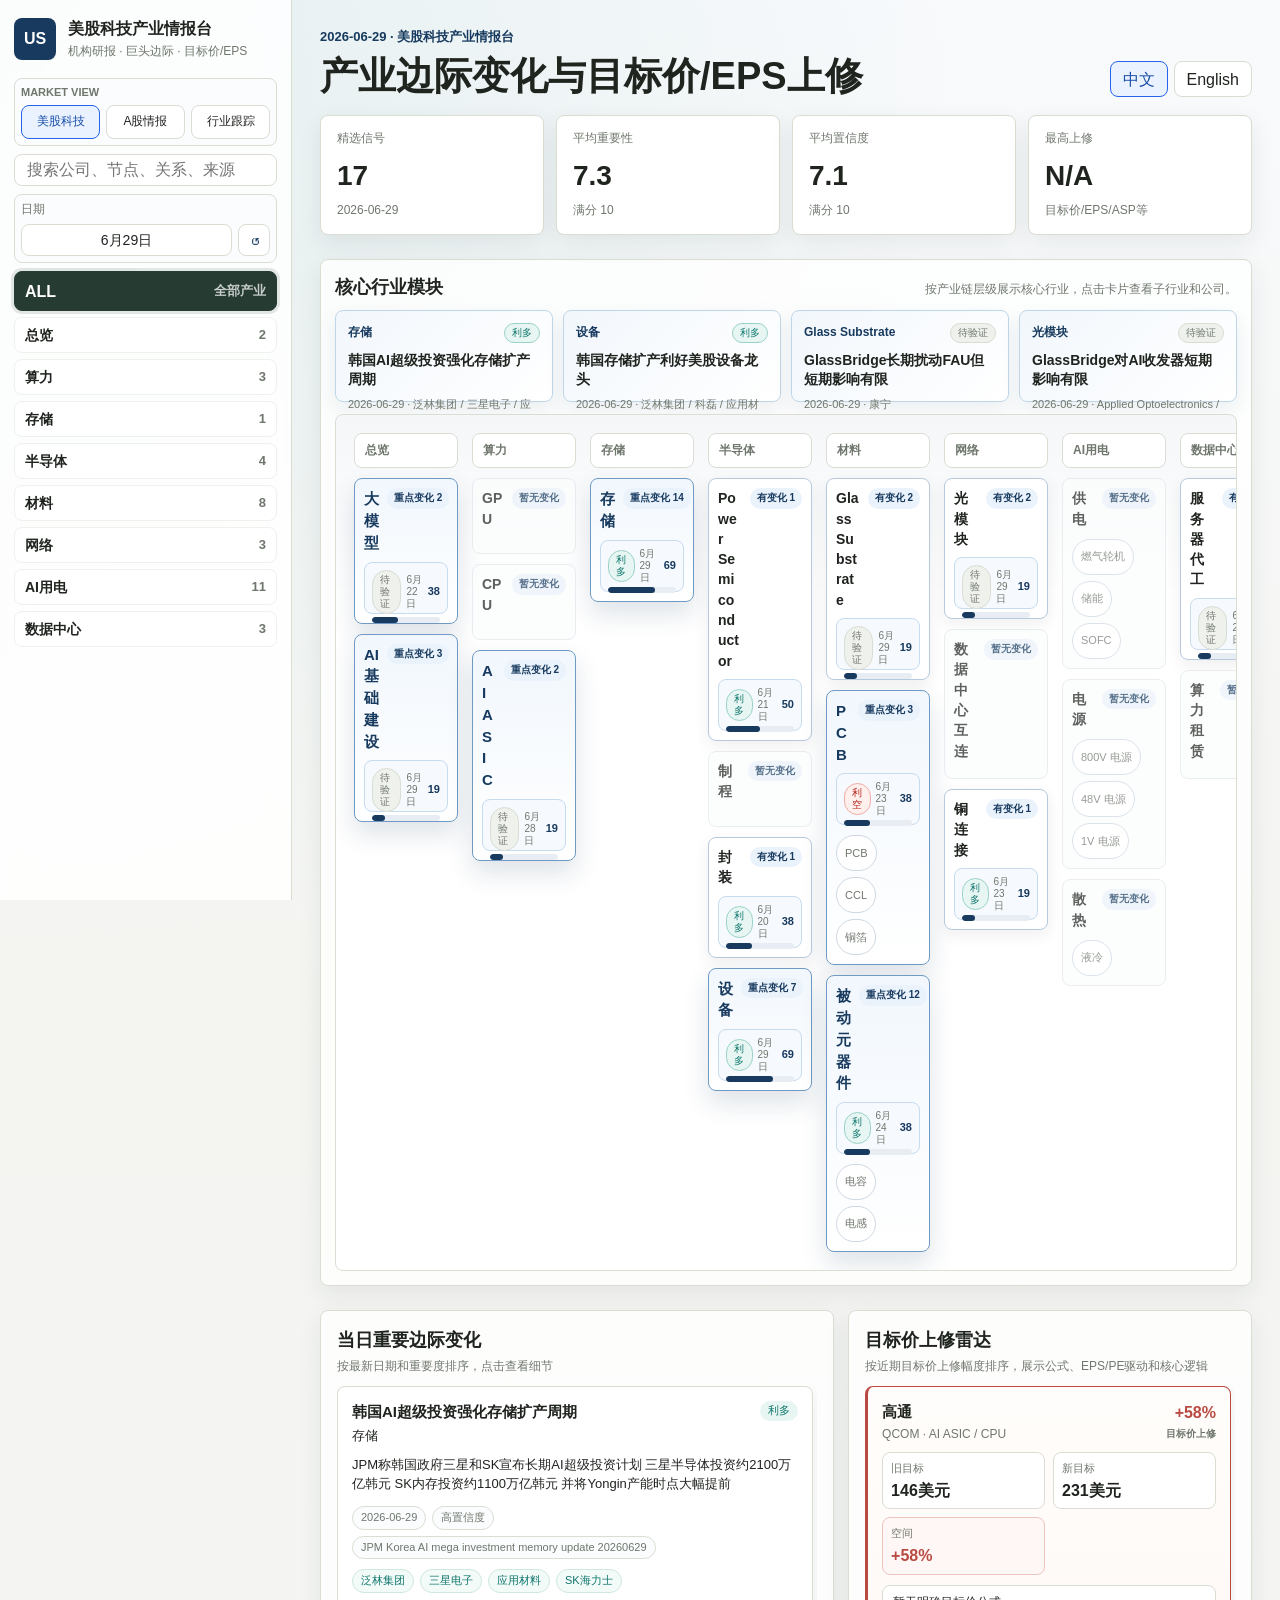
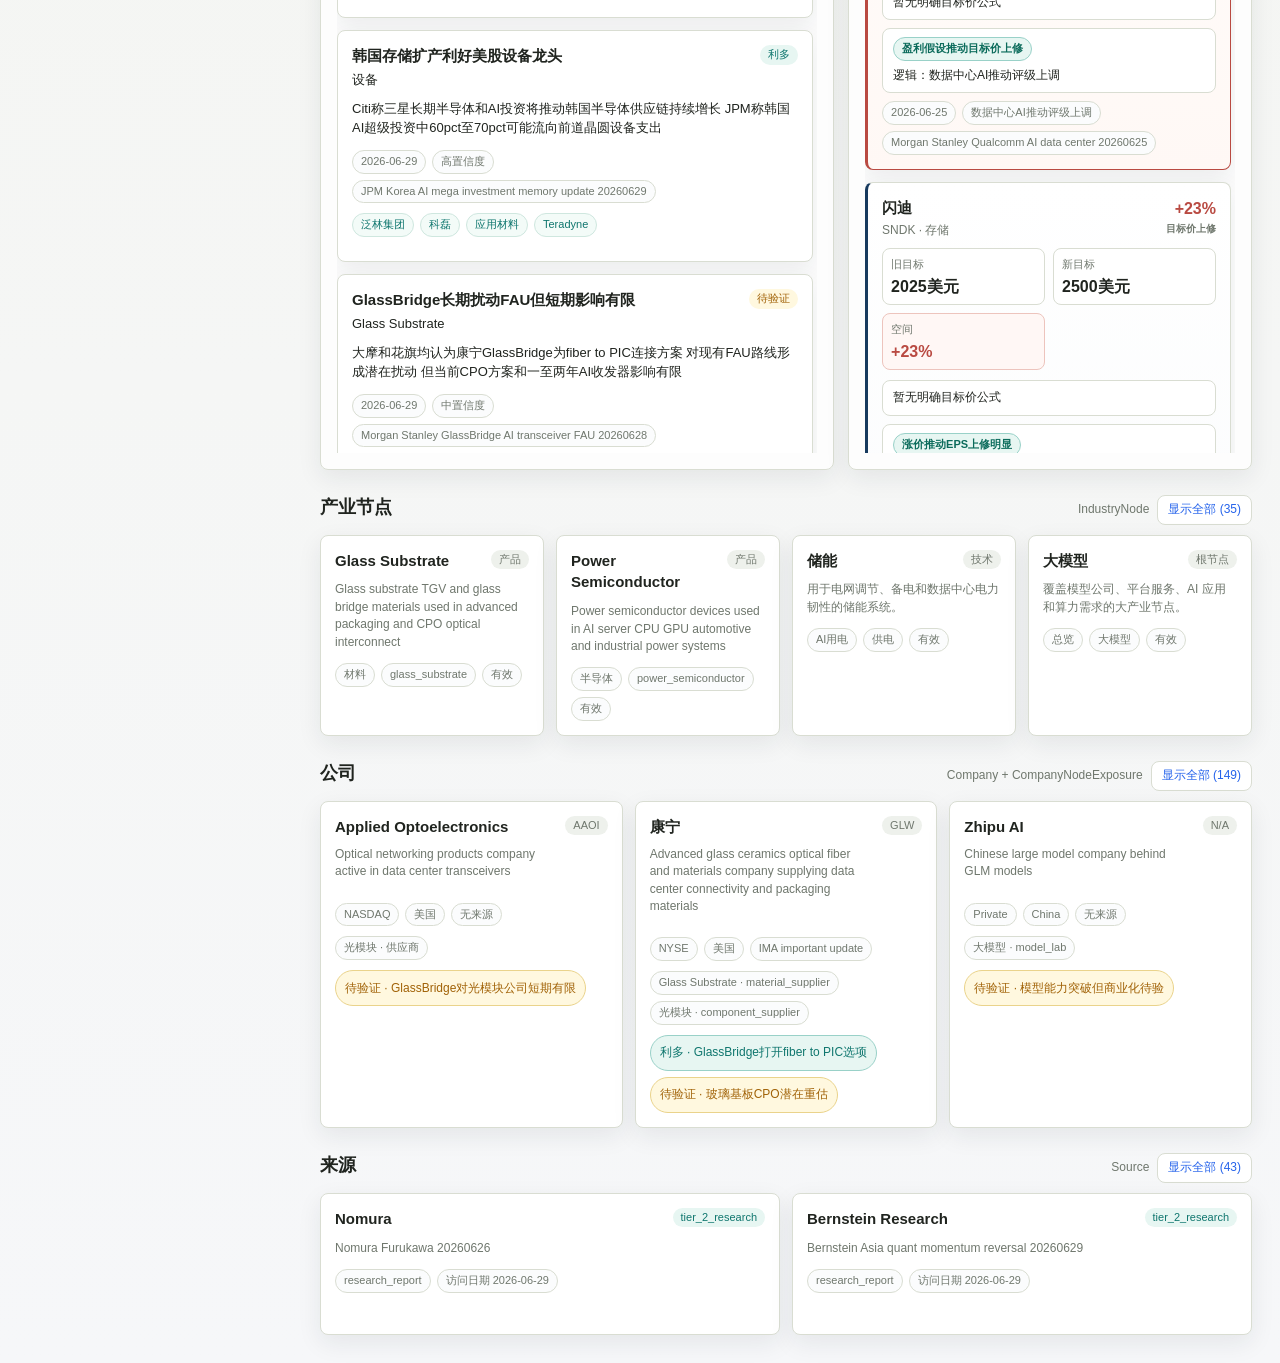
==== us-tech.html @ f002625e "Publish dashboard public build 2026-06-30" ====
<!doctype html>
<html lang="zh-CN">
<head>
  <meta charset="utf-8" />
  <meta name="viewport" content="width=device-width, initial-scale=1" />
  <title>美股科技产业情报台</title>
  <style>
    :root {
      color-scheme: light;
      --bg: #f4f5f1;
      --panel: #ffffff;
      --ink: #20241f;
      --muted: #6f776d;
      --line: #d9ddd2;
      --soft: #eef1ec;
      --accent: #2563eb;
      --deep-blue: #173a5e;
      --nav-dark: #263b32;
      --green: #0f766e;
      --amber: #a16207;
      --red: #b42318;
      --shadow: 0 8px 24px rgba(25, 35, 45, 0.08);
    }

    * {
      box-sizing: border-box;
    }

    body {
      margin: 0;
      background:
        radial-gradient(circle at top left, rgba(15, 118, 110, 0.09), transparent 30%),
        linear-gradient(180deg, #f8fafc 0%, var(--bg) 34%, #f6f7f9 100%);
      color: var(--ink);
      font-family: Inter, "PingFang SC", "Microsoft YaHei", Arial, sans-serif;
      line-height: 1.45;
    }

    .shell {
      display: grid;
      grid-template-columns: 292px minmax(0, 1fr);
      min-height: 100vh;
    }

    .sidebar {
      position: sticky;
      top: 0;
      height: 100vh;
      overflow: auto;
      padding: 18px 14px;
      border-right: 1px solid var(--line);
      background: rgba(255, 255, 255, 0.86);
      backdrop-filter: blur(16px);
    }

    .brand {
      display: grid;
      grid-template-columns: 42px minmax(0, 1fr);
      gap: 12px;
      align-items: center;
      margin-bottom: 18px;
    }

    .brand-mark {
      display: grid;
      place-items: center;
      width: 42px;
      height: 42px;
      border-radius: 8px;
      background: var(--deep-blue);
      color: #ffffff;
      font-weight: 760;
      letter-spacing: 0;
    }

    .brand-title {
      font-size: 16px;
      font-weight: 760;
      line-height: 1.25;
    }

    .brand-subtitle {
      margin-top: 4px;
      color: var(--muted);
      font-size: 12px;
      line-height: 1.35;
    }

    .sidebar-card {
      margin-bottom: 8px;
      padding: 6px;
      border: 1px solid var(--line);
      border-radius: 8px;
      background: #fbfcfd;
    }

    .sidebar-search {
      margin-bottom: 8px;
    }

    .sidebar-search input {
      width: 100%;
      height: 32px;
      border: 1px solid var(--line);
      border-radius: 8px;
      padding: 0 12px;
      background: var(--panel);
      color: var(--ink);
      outline: none;
    }

    .sidebar-search input:focus {
      border-color: var(--accent);
      box-shadow: 0 0 0 3px rgba(37, 99, 235, 0.12);
    }

    .sidebar-date-card {
      display: grid;
      grid-template-columns: 1fr 32px;
      gap: 6px;
      align-items: end;
    }

    .sidebar-label {
      margin-bottom: 4px;
      color: var(--muted);
      font-size: 11px;
      font-weight: 700;
      text-transform: uppercase;
    }

    .market-switch {
      display: grid;
      grid-template-columns: 1fr 1fr 1fr;
      gap: 6px;
    }

    .market-switch button,
    .market-switch a {
      display: grid;
      place-items: center;
      width: 100%;
      height: 34px;
      padding: 0 8px;
      font-size: 12px;
      border: 1px solid var(--line);
      border-radius: 8px;
      background: var(--panel);
      color: var(--ink);
      text-decoration: none;
    }

    .market-switch button[disabled] {
      cursor: not-allowed;
      opacity: 0.58;
    }

    .market-switch a:hover {
      border-color: var(--accent);
      color: var(--accent);
      background: #eef6ff;
    }

    .hidden-section {
      display: none !important;
    }

    .industry-nav {
      display: grid;
      gap: 6px;
    }

    .nav-group-title {
      display: none;
    }

    .nav-item {
      display: grid;
      grid-template-columns: minmax(0, 1fr) auto;
      gap: 8px;
      align-items: center;
      width: 100%;
      min-height: 36px;
      height: auto;
      padding: 0 10px;
      text-align: left;
      border: 1px solid var(--soft);
      border-radius: 8px;
      background: #ffffff;
      color: var(--ink);
      font-size: 14px;
      font-weight: 850;
      box-shadow: none;
    }

    .nav-item:hover,
    .nav-item:focus-visible {
      border-color: rgba(38, 59, 50, 0.18);
      background: #f7f8f4;
      outline: none;
    }

    .nav-item.active:not(.all-industries) {
      border-color: var(--soft);
      background: #eef3ec;
      color: var(--ink);
      box-shadow: none;
    }

    .nav-item.all-industries {
      min-height: 40px;
      background: var(--nav-dark);
      color: #ffffff;
      border-color: var(--nav-dark);
      box-shadow: 0 0 0 3px rgba(38, 59, 50, 0.12);
    }

    .nav-item.all-industries .nav-main {
      font-size: 16px;
      font-weight: 850;
    }

    .nav-item.all-industries .nav-meta {
      color: rgba(255, 255, 255, 0.74);
      font-size: 13px;
      font-weight: 760;
    }

    .nav-count {
      color: var(--muted);
      padding: 0;
      font-size: 13px;
      font-weight: 760;
      text-align: center;
    }

    .page {
      width: min(1360px, calc(100% - 32px));
      margin: 0 auto;
      padding: 28px 0 40px;
    }

    .main.page {
      width: auto;
      min-width: 0;
      margin: 0;
      padding: 28px;
    }

    header {
      display: grid;
      grid-template-columns: minmax(0, 1fr) auto;
      gap: 20px;
      align-items: end;
      margin-bottom: 18px;
    }

    .eyebrow {
      margin: 0 0 8px;
      color: var(--deep-blue);
      font-size: 13px;
      font-weight: 760;
    }

    h1 {
      margin: 0;
      font-size: clamp(26px, 3vw, 38px);
      font-weight: 850;
      letter-spacing: 0;
      color: var(--ink);
      line-height: 1.12;
    }

    .subtitle {
      display: none;
      color: var(--muted);
      font-size: 14px;
    }

    .source-path {
      display: none;
      color: var(--muted);
      font-size: 12px;
      text-align: right;
      white-space: nowrap;
    }

    .stats {
      display: grid;
      grid-template-columns: repeat(4, minmax(150px, 1fr));
      gap: 12px;
      margin: 18px 0 22px;
    }

    .stat {
      background: var(--panel);
      border: 1px solid var(--line);
      border-radius: 8px;
      padding: 14px 16px;
      box-shadow: var(--shadow);
      min-height: 86px;
    }

    .stat .label {
      color: var(--muted);
      font-size: 12px;
      margin-bottom: 8px;
    }

    .stat .value {
      font-size: 28px;
      font-weight: 720;
    }

    .stat-note {
      margin-top: 6px;
      color: var(--muted);
      font-size: 12px;
    }

    .date-picker {
      position: relative;
      display: grid;
      gap: 6px;
      justify-items: start;
    }

    .date-picker-button {
      width: 100%;
      min-width: 0;
      height: 32px;
      text-align: center;
      font-size: 14px;
      color: var(--ink);
    }

    .date-menu {
      position: absolute;
      right: 0;
      top: calc(100% + 8px);
      z-index: 12;
      display: none;
      grid-template-columns: 1fr;
      gap: 8px;
      width: min(180px, calc(100vw - 40px));
      padding: 10px;
      border: 1px solid var(--line);
      border-radius: 8px;
      background: #ffffff;
      box-shadow: 0 18px 42px rgba(18, 27, 38, 0.16);
    }

    .date-menu.open {
      display: grid;
    }

    .date-menu button {
      width: 100%;
    }

    .reset-button {
      width: 32px;
      height: 32px;
      border: 1px solid var(--line);
      border-radius: 8px;
      background: var(--panel);
      color: var(--deep-blue);
      font-size: 18px;
    }

    .reset-button:hover {
      border-color: var(--accent);
      background: #eef6ff;
    }

    .toolbar {
      display: none;
      grid-template-columns: minmax(220px, 360px) minmax(0, 1fr);
      gap: 12px;
      align-items: center;
      margin-bottom: 16px;
    }

    .control-row {
      display: none;
      grid-template-columns: minmax(220px, 1fr) minmax(260px, 1.4fr);
      gap: 12px;
      margin-bottom: 18px;
    }

    .control-group {
      display: flex;
      align-items: center;
      gap: 8px;
      flex-wrap: wrap;
      background: var(--panel);
      border: 1px solid var(--line);
      border-radius: 8px;
      padding: 10px;
      box-shadow: var(--shadow);
    }

    .control-label {
      color: var(--muted);
      font-size: 12px;
      margin-right: 2px;
    }

    input {
      width: 100%;
      height: 40px;
      border: 1px solid var(--line);
      border-radius: 8px;
      padding: 0 12px;
      color: var(--ink);
      background: var(--panel);
      font: inherit;
      outline: none;
    }

    input:focus {
      border-color: var(--accent);
      box-shadow: 0 0 0 3px rgba(37, 99, 235, 0.12);
    }

    .chips {
      display: flex;
      gap: 8px;
      flex-wrap: wrap;
      justify-content: flex-end;
    }

    button {
      border: 1px solid var(--line);
      border-radius: 8px;
      background: var(--panel);
      color: var(--ink);
      height: 36px;
      padding: 0 12px;
      font: inherit;
      cursor: pointer;
    }

    button.active {
      border-color: var(--accent);
      background: #eaf1ff;
      color: #174ea6;
    }

    .toggle-list-button {
      height: 30px;
      padding: 0 10px;
      font-size: 12px;
      color: var(--accent);
    }

    .header-tools {
      display: flex;
      flex-direction: row;
      align-items: flex-end;
      gap: 10px;
      flex-wrap: wrap;
      justify-content: flex-end;
    }

    .lang-toggle {
      display: flex;
      gap: 6px;
    }

    section {
      margin-top: 24px;
    }

    .section-head {
      display: flex;
      justify-content: space-between;
      align-items: baseline;
      gap: 16px;
      margin-bottom: 10px;
    }

    .section-actions {
      display: flex;
      align-items: center;
      gap: 8px;
      flex-wrap: wrap;
      justify-content: flex-end;
    }

    h2 {
      margin: 0;
      font-size: 18px;
      font-weight: 680;
    }

    .hint {
      color: var(--muted);
      font-size: 12px;
    }

    .grid {
      display: grid;
      grid-template-columns: repeat(4, minmax(0, 1fr));
      gap: 12px;
    }

    .grid.company-grid {
      grid-template-columns: repeat(3, minmax(0, 1fr));
    }

    .company-grid .card.clickable {
      cursor: pointer;
    }

    .grid.edge-grid,
    .grid.source-grid {
      grid-template-columns: repeat(2, minmax(0, 1fr));
    }

    .intelligence-layout {
      display: grid;
      grid-template-columns: minmax(0, 1.12fr) minmax(360px, 0.88fr);
      gap: 14px;
      align-items: stretch;
    }

    .intelligence-panel {
      min-width: 0;
      height: 760px;
      border: 1px solid var(--line);
      border-radius: 8px;
      padding: 16px;
      background: rgba(255, 255, 255, 0.82);
      box-shadow: var(--shadow);
      overflow: hidden;
      display: grid;
      grid-template-rows: auto minmax(0, 1fr);
    }

    .signal-list {
      display: flex;
      flex-direction: column;
      gap: 12px;
      min-height: 0;
      overflow-y: auto;
      padding-right: 4px;
      scrollbar-width: thin;
    }

    .signal-list > .card {
      flex: 0 0 auto;
      overflow: visible;
    }

    .signal-list::-webkit-scrollbar {
      width: 8px;
    }

    .signal-list::-webkit-scrollbar-thumb {
      background: #c6d3df;
      border-radius: 999px;
    }

    .card {
      background: var(--panel);
      border: 1px solid var(--line);
      border-radius: 8px;
      padding: 14px;
      min-height: 142px;
      box-shadow: var(--shadow);
    }

    .card-title {
      display: flex;
      justify-content: space-between;
      gap: 10px;
      align-items: flex-start;
      margin-bottom: 10px;
    }

    .name {
      font-weight: 680;
      font-size: 15px;
      overflow-wrap: anywhere;
    }

    .badge {
      flex: none;
      border-radius: 999px;
      padding: 3px 8px;
      font-size: 11px;
      line-height: 1.2;
      background: var(--soft);
      color: var(--muted);
      max-width: 140px;
      overflow: hidden;
      text-overflow: ellipsis;
      white-space: nowrap;
    }

    .badge.high {
      background: #e7f6f2;
      color: var(--green);
    }

    .badge.medium {
      background: #fff5d8;
      color: var(--amber);
    }

    .badge.positive {
      background: #e7f6f2;
      color: var(--green);
    }

    .badge.negative {
      background: #fff0ee;
      color: var(--red);
    }

    .badge.watch {
      background: #fff8df;
      color: var(--amber);
    }

    .desc {
      color: var(--muted);
      font-size: 12px;
      margin: 8px 0 12px;
    }

    .meta {
      display: flex;
      gap: 6px;
      flex-wrap: wrap;
    }

    .pill {
      border: 1px solid var(--line);
      border-radius: 999px;
      color: var(--muted);
      padding: 3px 8px;
      font-size: 11px;
      background: #fbfcfd;
    }

    .today-card {
      min-height: 232px;
    }

    .today-card .desc {
      font-size: 13px;
      color: var(--ink);
    }

    .analyst-card {
      min-height: 300px;
      border-left: 3px solid var(--deep-blue);
      background: linear-gradient(180deg, #ffffff 0%, #fbfcfd 100%);
      padding: 14px;
    }

    .analyst-card .desc {
      color: var(--ink);
      font-size: 13px;
    }

    .analyst-card.featured-revision {
      border-color: #b94a42;
      background: linear-gradient(180deg, #fffdfb 0%, #fff8f5 100%);
    }

    .company-target-card {
      min-height: 0;
      margin-top: 10px;
    }

    .analyst-head {
      display: grid;
      grid-template-columns: minmax(0, 1fr) auto;
      gap: 10px;
      align-items: start;
      margin-bottom: 10px;
    }

    .analyst-company {
      font-size: 15px;
      font-weight: 850;
      color: var(--ink);
    }

    .analyst-sub {
      margin-top: 3px;
      color: var(--muted);
      font-size: 12px;
      line-height: 1.35;
    }

    .revision-badge {
      display: grid;
      justify-items: end;
      gap: 2px;
      color: #b94a42;
      font-weight: 850;
      font-variant-numeric: tabular-nums;
      white-space: nowrap;
    }

    .revision-badge span {
      color: var(--muted);
      font-size: 10px;
      font-weight: 650;
    }

    .target-metrics {
      display: grid;
      grid-template-columns: repeat(auto-fit, minmax(112px, 1fr));
      gap: 8px;
      margin: 10px 0;
    }

    .target-metric {
      min-width: 0;
      border: 1px solid var(--line);
      border-radius: 8px;
      padding: 8px;
      background: #ffffff;
    }

    .target-metric.hot {
      border-color: #edc4bd;
      background: #fff7f5;
    }

    .target-metric .metric-label {
      color: var(--muted);
      font-size: 11px;
      margin-bottom: 4px;
    }

    .target-metric strong {
      display: block;
      color: var(--ink);
      font-size: 16px;
      line-height: 1.2;
      font-weight: 850;
      overflow-wrap: anywhere;
    }

    .target-metric.hot strong {
      color: #b94a42;
    }

    .formula-box,
    .driver-box {
      border: 1px solid var(--line);
      border-radius: 8px;
      background: #ffffff;
      padding: 8px 10px;
      margin-top: 8px;
      color: var(--ink);
      font-size: 12px;
      line-height: 1.45;
    }

    .formula-box {
      font-variant-numeric: tabular-nums;
    }

    .driver-box {
      display: grid;
      gap: 6px;
    }

    .driver-pill {
      width: fit-content;
      border-radius: 999px;
      padding: 3px 8px;
      color: #0b6b5b;
      background: #e7f6f2;
      border: 1px solid #99d1c8;
      font-size: 11px;
      font-weight: 760;
    }

    .driver-pill.pe {
      color: #8a4f00;
      background: #fff5d8;
      border-color: #e8ca75;
    }

    .driver-pill.mix {
      color: var(--deep-blue);
      background: #eaf2fb;
      border-color: #bfd6e8;
    }

    .analyst-card .meta {
      margin-top: 8px;
    }

    .related-company-row {
      display: flex;
      flex-wrap: wrap;
      gap: 6px;
      margin-top: 10px;
    }

    .related-company-pill {
      border: 1px solid #cfe7df;
      background: #f3fbf8;
      color: var(--green);
      border-radius: 999px;
      padding: 3px 8px;
      font-size: 11px;
      max-width: 180px;
      overflow: hidden;
      text-overflow: ellipsis;
      white-space: nowrap;
    }

    .layers {
      display: grid;
      grid-template-columns: repeat(8, minmax(92px, 1fr));
      gap: 8px;
      margin: 12px 0;
    }

    .layer {
      background: var(--panel);
      border: 1px solid var(--line);
      border-radius: 8px;
      padding: 10px;
      min-height: 78px;
    }

    .layer-name {
      font-size: 12px;
      color: var(--muted);
      margin-bottom: 8px;
      overflow-wrap: anywhere;
    }

    .bar {
      height: 6px;
      background: var(--soft);
      border-radius: 999px;
      overflow: hidden;
    }

    .bar span {
      display: block;
      height: 100%;
      background: var(--accent);
      border-radius: inherit;
    }

    section[data-section="map"] {
      border: 1px solid var(--line);
      border-radius: 8px;
      background: rgba(255, 255, 255, 0.82);
      box-shadow: var(--shadow);
      padding: 14px;
    }

    .map-wrap {
      position: relative;
      min-height: 500px;
      overflow: hidden;
      background:
        linear-gradient(180deg, rgba(23, 58, 94, 0.045), rgba(255, 255, 255, 0) 180px),
      var(--panel);
      border: 1px solid var(--line);
      border-radius: 8px;
      box-shadow: none;
    }

    .map-focus-strip {
      display: grid;
      grid-template-columns: repeat(4, minmax(0, 1fr));
      gap: 10px;
      margin-bottom: 12px;
    }

    .focus-card {
      min-height: 92px;
      border: 1px solid #bfd6e8;
      border-radius: 8px;
      padding: 12px;
      background: linear-gradient(135deg, #f2f7fc, #ffffff);
      color: var(--ink);
      text-align: left;
      box-shadow: 0 8px 20px rgba(23, 58, 94, 0.08);
    }

    .focus-card:hover,
    .focus-card:focus-visible {
      border-color: var(--deep-blue);
      outline: none;
      transform: translateY(-1px);
    }

    .focus-card-top {
      display: flex;
      justify-content: space-between;
      gap: 8px;
      align-items: center;
      margin-bottom: 8px;
    }

    .focus-node {
      color: var(--deep-blue);
      font-size: 12px;
      font-weight: 760;
    }

    .focus-title {
      font-size: 14px;
      font-weight: 850;
      line-height: 1.35;
      display: -webkit-box;
      -webkit-line-clamp: 2;
      -webkit-box-orient: vertical;
      overflow: hidden;
    }

    .focus-meta {
      margin-top: 8px;
      color: var(--muted);
      font-size: 11px;
    }

    .relation-svg {
      position: absolute;
      inset: 0;
      min-width: 1180px;
      width: 100%;
      height: 100%;
      pointer-events: none;
      z-index: 1;
      display: none;
    }

    .map-grid {
      position: relative;
      z-index: 2;
      display: grid;
      grid-template-columns: repeat(8, minmax(104px, 1fr));
      gap: 14px;
      min-width: 0;
      padding: 18px;
    }

    .map-column {
      display: flex;
      flex-direction: column;
      gap: 10px;
      min-height: 430px;
    }

    .map-layer-title {
      position: sticky;
      top: 0;
      z-index: 3;
      background: rgba(255, 255, 255, 0.92);
      border: 1px solid var(--line);
      border-radius: 8px;
      padding: 8px 10px;
      color: var(--muted);
      font-size: 12px;
      font-weight: 650;
      text-transform: none;
      overflow-wrap: anywhere;
    }

    .map-node {
      min-height: 76px;
      border: 1px solid #cfd8e3;
      border-radius: 8px;
      background: #fbfcfd;
      padding: 9px;
      box-shadow: 0 5px 16px rgba(25, 35, 45, 0.07);
    }

    .map-node.root {
      background: #eef6ff;
      border-color: #9dc4ff;
    }

    .map-node.no-signal {
      background: #fbfcfd;
      border-color: #e1e6eb;
      box-shadow: none;
      opacity: 0.72;
    }

    .map-node.has-signal {
      background: #ffffff;
      border-color: #b7cadd;
    }

    .map-node.hot-signal {
      background: linear-gradient(180deg, #f1f7fd, #ffffff);
      border-color: #6e9ac3;
      box-shadow: 0 12px 26px rgba(23, 58, 94, 0.14);
    }

    .map-node-name {
      display: flex;
      justify-content: space-between;
      gap: 8px;
      align-items: flex-start;
      font-weight: 700;
      font-size: 14px;
      margin-bottom: 8px;
      overflow-wrap: anywhere;
    }

    .map-node.hot-signal .map-node-name {
      color: var(--deep-blue);
      font-size: 15px;
      font-weight: 850;
    }

    .node-signal-pill {
      flex: none;
      border-radius: 999px;
      padding: 3px 7px;
      color: var(--deep-blue);
      background: #eaf2fb;
      font-size: 10px;
      font-weight: 760;
    }

    .map-node-desc {
      color: var(--muted);
      font-size: 11px;
      display: -webkit-box;
      -webkit-line-clamp: 3;
      -webkit-box-orient: vertical;
      overflow: hidden;
    }

    .map-change-box {
      border: 1px solid #c7dbee;
      border-radius: 8px;
      background: #f6f9fd;
      padding: 7px;
      margin-top: 8px;
    }

    .map-change-list {
      display: grid;
      gap: 7px;
    }

    .map-change-item {
      border: 0;
      background: transparent;
      color: inherit;
      cursor: pointer;
      display: block;
      padding: 0;
      text-align: left;
      width: 100%;
    }

    .map-change-head {
      align-items: center;
      display: flex;
      gap: 5px;
      justify-content: space-between;
      margin-bottom: 3px;
    }

    .map-signal-score {
      color: var(--deep-blue);
      font-size: 11px;
      font-weight: 780;
      font-variant-numeric: tabular-nums;
    }

    .map-change-date {
      color: var(--muted);
      font-size: 10px;
      line-height: 1.2;
    }

    .map-change-text {
      display: none;
    }

    .map-signal-meter {
      height: 6px;
      border-radius: 999px;
      background: #e7edf3;
      overflow: hidden;
    }

    .map-signal-meter span {
      display: block;
      height: 100%;
      width: var(--signal-width);
      border-radius: inherit;
      background: var(--deep-blue);
    }

    .map-change-tags {
      display: flex;
      flex-wrap: wrap;
      gap: 5px;
    }

    .map-change-tag {
      border-radius: 999px;
      padding: 3px 7px;
      font-size: 10px;
      line-height: 1.2;
      border: 1px solid var(--line);
      color: var(--muted);
      background: var(--soft);
    }

    .map-change-tag.positive {
      border-color: #99d1c8;
      background: #e7f6f2;
      color: var(--green);
    }

    .map-change-tag.negative {
      border-color: #f0aaa4;
      background: #fff0ee;
      color: var(--red);
    }

    .map-subnodes {
      display: flex;
      flex-wrap: wrap;
      gap: 6px;
      margin-top: 10px;
    }

    .map-subnode {
      border: 1px solid #cfd8e3;
      border-radius: 999px;
      background: #ffffff;
      color: var(--muted);
      padding: 4px 8px;
      font-size: 11px;
      line-height: 1.2;
      cursor: pointer;
    }

    .map-subnode:hover {
      border-color: var(--accent);
      color: var(--accent);
      background: #eef6ff;
    }

    .edge-label {
      fill: #33506c;
      font-size: 10px;
      paint-order: stroke;
      stroke: #ffffff;
      stroke-width: 4px;
      stroke-linejoin: round;
    }

    .edge-line {
      display: grid;
      grid-template-columns: minmax(0, 1fr) auto minmax(0, 1fr);
      gap: 10px;
      align-items: center;
      margin-bottom: 10px;
      font-size: 13px;
    }

    .arrow {
      color: var(--accent);
      font-weight: 700;
    }

    .company-links {
      display: flex;
      flex-wrap: wrap;
      gap: 6px;
      margin-top: 10px;
    }

    .empty {
      display: none;
      background: var(--panel);
      border: 1px dashed var(--line);
      border-radius: 8px;
      padding: 28px;
      color: var(--muted);
      text-align: center;
    }

    .clickable {
      cursor: pointer;
      transition: transform 0.16s ease, border-color 0.16s ease, box-shadow 0.16s ease;
    }

    .clickable:hover {
      transform: translateY(-2px);
      border-color: #9db7db;
      box-shadow: 0 12px 28px rgba(25, 35, 45, 0.12);
    }

    .modal-backdrop {
      position: fixed;
      inset: 0;
      z-index: 20;
      display: none;
      background: rgba(18, 27, 38, 0.34);
      padding: 22px;
    }

    .modal-backdrop.open {
      display: flex;
      align-items: stretch;
      justify-content: flex-end;
    }

    .modal {
      width: min(680px, 100%);
      background: var(--panel);
      border: 1px solid var(--line);
      border-radius: 8px;
      box-shadow: 0 24px 80px rgba(18, 27, 38, 0.24);
      overflow: hidden;
      display: flex;
      flex-direction: column;
    }

    .modal.detail {
      width: min(560px, 100%);
    }

    .modal.insight {
      width: min(620px, 100%);
    }

    .modal-head {
      display: flex;
      justify-content: space-between;
      align-items: flex-start;
      gap: 14px;
      border-bottom: 1px solid var(--line);
      padding: 16px 18px;
    }

    .modal-title {
      margin: 0 0 4px;
      font-size: 18px;
      font-weight: 720;
    }

    .modal-subtitle {
      color: var(--muted);
      font-size: 12px;
    }

    .icon-button {
      width: 34px;
      height: 34px;
      padding: 0;
      display: grid;
      place-items: center;
      font-size: 18px;
      line-height: 1;
    }

    .modal-body {
      padding: 16px 18px 20px;
      overflow: auto;
    }

    .detail-click-target {
      cursor: pointer;
      border-radius: 8px;
      transition: background 0.16s ease, box-shadow 0.16s ease;
    }

    .detail-click-target:hover {
      background: #f3fbfa;
      box-shadow: inset 0 0 0 1px #a7d9d3;
    }

    .change-summary-block.detail-click-target {
      padding: 10px;
      margin: 6px -10px 0;
    }

    .detail-points {
      display: grid;
      gap: 14px;
    }

    .detail-point-section {
      border: 1px solid var(--line);
      border-radius: 8px;
      background: #fbfcfd;
      padding: 14px 16px;
    }

    .detail-point-section h3 {
      margin: 0 0 10px;
      font-size: 15px;
      font-weight: 760;
    }

    .detail-point-section ul {
      margin: 0;
      padding-left: 18px;
      color: var(--muted);
      line-height: 1.65;
    }

    .company-module-list {
      display: grid;
      gap: 10px;
    }

    .subindustry-section {
      margin: 0 0 16px;
    }

    .subindustry-grid {
      display: grid;
      grid-template-columns: repeat(3, minmax(0, 1fr));
      gap: 10px;
      margin-top: 8px;
    }

    .subindustry-card {
      border: 1px solid var(--line);
      border-radius: 8px;
      padding: 12px;
      background: #ffffff;
      min-height: 118px;
      cursor: pointer;
    }

    .subindustry-card.active {
      border-color: var(--accent);
      background: #eaf1ff;
      box-shadow: 0 8px 20px rgba(37, 99, 235, 0.10);
    }

    .subindustry-card:hover {
      border-color: var(--accent);
      box-shadow: 0 8px 20px rgba(37, 99, 235, 0.10);
    }

    .modal-section-title {
      margin: 0;
      font-size: 14px;
      font-weight: 680;
    }

    .company-module-card {
      border: 1px solid var(--line);
      border-radius: 8px;
      padding: 12px;
      background: #fbfcfd;
    }

    .company-module-card.clickable {
      cursor: pointer;
    }

    .company-module-card.clickable:hover {
      border-color: var(--accent);
      box-shadow: 0 8px 20px rgba(37, 99, 235, 0.10);
    }

    .company-module-head {
      display: flex;
      justify-content: space-between;
      align-items: flex-start;
      gap: 12px;
      margin-bottom: 8px;
    }

    .company-summary-trigger {
      display: block;
      width: 100%;
    }

    [data-open-company-details]:hover .company-summary-trigger .name,
    [data-open-company-details]:focus-visible .company-summary-trigger .name {
      color: var(--accent);
    }

    .change-tags {
      display: flex;
      flex-wrap: wrap;
      gap: 6px;
      margin-top: 10px;
    }

    .change-tags:empty {
      display: none;
    }

    .change-tag {
      border: 1px solid var(--line);
      border-radius: 999px;
      padding: 5px 9px;
      font-size: 12px;
      cursor: pointer;
      background: #ffffff;
      color: var(--ink);
    }

    .change-tag.positive {
      border-color: #99d1c8;
      background: #e7f6f2;
      color: var(--green);
    }

    .change-tag.negative {
      border-color: #f0aaa4;
      background: #fff0ee;
      color: var(--red);
    }

    .change-tag.watch {
      border-color: #ead38b;
      background: #fff8df;
      color: var(--amber);
    }

    .timeline {
      display: grid;
      gap: 12px;
      margin-top: 14px;
      max-height: min(430px, 45vh);
      overflow-y: auto;
      padding-right: 6px;
    }

    .timeline-item {
      display: grid;
      grid-template-columns: 92px minmax(0, 1fr);
      gap: 12px;
      border-left: 2px solid var(--line);
      padding-left: 12px;
    }

    .timeline-date {
      color: var(--accent);
      font-weight: 700;
      font-size: 12px;
    }

    .timeline-title {
      font-weight: 680;
      margin-bottom: 4px;
    }

    .timeline-text {
      color: var(--muted);
      font-size: 12px;
    }

    @media (max-width: 1040px) {
      .shell {
        grid-template-columns: 1fr;
      }

      .sidebar {
        position: relative;
        height: auto;
        border-right: 0;
        border-bottom: 1px solid var(--line);
      }

      .industry-nav {
        grid-template-columns: repeat(4, minmax(0, 1fr));
      }

      .nav-group-title {
        grid-column: 1 / -1;
      }

      .stats,
      .map-focus-strip,
      .grid,
      .grid.company-grid,
      .grid.edge-grid,
      .grid.source-grid {
        grid-template-columns: repeat(2, minmax(0, 1fr));
      }

      .intelligence-layout {
        grid-template-columns: 1fr;
      }

      .intelligence-panel {
        height: 680px;
      }

      .layers {
        grid-template-columns: repeat(4, minmax(0, 1fr));
      }

      .map-wrap {
        min-height: 560px;
      }
    }

    @media (max-width: 680px) {
      .page {
        width: min(100% - 20px, 1360px);
        padding-top: 18px;
      }

      header,
      .toolbar,
      .control-row,
      .stats,
      .map-focus-strip,
      .intelligence-layout,
      .grid,
      .grid.company-grid,
      .grid.edge-grid,
      .grid.source-grid,
      .layers,
      .industry-nav {
        grid-template-columns: 1fr;
      }

      .main.page {
        padding: 18px 10px 32px;
      }

      .intelligence-panel {
        height: 620px;
      }

      .source-path,
      .chips {
        text-align: left;
        justify-content: flex-start;
      }

      .header-tools {
        align-items: flex-start;
        justify-content: flex-start;
      }

      .modal-backdrop {
        padding: 10px;
      }

      .timeline-item {
        grid-template-columns: 1fr;
        gap: 4px;
      }
    }
  </style>
</head>
<body>
  <div class="shell">
  <aside class="sidebar">
    <div class="brand">
      <div class="brand-mark">US</div>
      <div>
        <div class="brand-title">美股科技产业情报台</div>
        <div class="brand-subtitle">机构研报 · 巨头边际 · 目标价/EPS</div>
      </div>
    </div>
    <div class="sidebar-card">
      <div class="sidebar-label">Market view</div>
      <div class="market-switch">
        <button class="active" type="button">美股科技</button>
        <a href="./index.html" title="打开 A股产业情报台">A股情报</a>
        <a href="./industry.html" title="打开 行业跟踪台">行业跟踪</a>
      </div>
    </div>
    <div class="sidebar-search">
      <input id="sidebarSearch" type="search" placeholder="搜索公司、节点、关系、来源" />
    </div>
    <div class="sidebar-card sidebar-date-card">
      <div class="date-picker">
        <div class="control-label" id="dateControlTitle">日期</div>
        <button class="date-picker-button" id="datePickerButton" type="button" data-toggle-date-menu>选择日期</button>
        <div class="date-menu" id="dateControls"></div>
      </div>
      <button class="reset-button" id="resetView" type="button" title="重置筛选" aria-label="重置筛选">↺</button>
    </div>
    <nav class="industry-nav" id="industryNav" aria-label="产业导航"></nav>
  </aside>
  <main class="page main">
    <header>
      <div>
        <p class="eyebrow" id="pageEyebrow"></p>
        <h1 id="pageTitle">科技产业数据库 CSV 卡片视图</h1>
        <div class="subtitle" id="pageSubtitle">当前数据范围：AI 基础设施产业链、公司覆盖、关系与官方来源。</div>
      </div>
      <div class="header-tools">
        <div class="lang-toggle">
          <button data-lang="zh" class="active">中文</button>
          <button data-lang="en">English</button>
        </div>
        <div class="source-path">data/manual/*.csv</div>
      </div>
    </header>

    <div class="stats" id="stats"></div>

    <div class="toolbar">
      <input id="search" placeholder="搜索公司、节点、关系、来源" />
      <div class="chips" id="filters"></div>
    </div>

    <div class="control-row">
      <div class="control-group">
        <span class="control-label" id="sortControlTitle">产业节点排序</span>
        <div class="chips" id="nodeSortControls"></div>
      </div>
      <div class="control-group">
        <span class="control-label" id="marketControlTitle">公司市场筛选</span>
        <div class="chips" id="marketControls"></div>
      </div>
    </div>

    <section class="hidden-section" aria-hidden="true">
      <div class="section-head">
        <h2 id="layersTitle">产业层级分布</h2>
        <span class="hint" id="layersHint">按 IndustryNode.layer 汇总</span>
      </div>
      <div class="layers" id="layers"></div>
    </section>

    <section data-section="map">
      <div class="section-head">
        <h2 id="mapTitle">核心行业模块</h2>
        <span class="hint" id="mapHint">按产业链层级展示核心行业，点击卡片查看子行业和公司。</span>
      </div>
      <div class="map-focus-strip" id="mapFocusStrip"></div>
      <div class="map-wrap" id="mapWrap">
        <svg class="relation-svg" id="relationSvg"></svg>
        <div class="map-grid" id="relationMap"></div>
      </div>
    </section>

    <section data-section="today">
      <div class="intelligence-layout">
        <div class="intelligence-panel">
          <div class="section-head">
            <div>
              <h2 id="todayTitle">当日重要边际变化</h2>
              <span class="hint" id="todayHint">按最新日期和重要度排序</span>
            </div>
          </div>
          <div class="signal-list today-grid" id="todayChanges"></div>
        </div>
        <div class="intelligence-panel">
          <div class="section-head">
            <div>
              <h2 id="analystTitle">目标价上修雷达</h2>
              <span class="hint" id="analystHint">按近期目标价上修幅度排序，展示公式、EPS/PE驱动和核心逻辑</span>
            </div>
          </div>
          <div class="signal-list analyst-grid" id="analystActions"></div>
        </div>
      </div>
    </section>

    <section data-section="nodes">
      <div class="section-head">
        <h2 id="nodesTitle">产业节点</h2>
        <div class="section-actions">
          <span class="hint">IndustryNode</span>
          <button class="toggle-list-button" id="nodesToggle" data-toggle-list="nodes">显示全部</button>
        </div>
      </div>
      <div class="grid" id="nodes"></div>
    </section>

    <section data-section="companies">
      <div class="section-head">
        <h2 id="companiesTitle">公司</h2>
        <div class="section-actions">
          <span class="hint">Company + CompanyNodeExposure</span>
          <button class="toggle-list-button" id="companiesToggle" data-toggle-list="companies">显示全部</button>
        </div>
      </div>
      <div class="grid company-grid" id="companies"></div>
    </section>

    <section data-section="sources">
      <div class="section-head">
        <h2 id="sourcesTitle">来源</h2>
        <div class="section-actions">
          <span class="hint">Source</span>
          <button class="toggle-list-button" id="sourcesToggle" data-toggle-list="sources">显示全部</button>
        </div>
      </div>
      <div class="grid source-grid" id="sources"></div>
    </section>

    <div class="empty" id="empty">没有匹配的数据。</div>
  </main>
  </div>

  <div class="modal-backdrop" id="nodeModalBackdrop">
    <section class="modal" role="dialog" aria-modal="true" aria-labelledby="nodeModalTitle">
      <div class="modal-head">
        <div>
          <h2 class="modal-title" id="nodeModalTitle">产业节点</h2>
          <div class="modal-subtitle" id="nodeModalSubtitle">相关公司列表</div>
        </div>
        <button class="icon-button" data-close-modal="node" title="关闭">×</button>
      </div>
      <div class="modal-body" id="nodeModalBody"></div>
    </section>
  </div>

  <div class="modal-backdrop" id="changeModalBackdrop">
    <section class="modal detail" role="dialog" aria-modal="true" aria-labelledby="changeModalTitle">
      <div class="modal-head">
        <div>
          <h2 class="modal-title" id="changeModalTitle">公司近期变化</h2>
          <div class="modal-subtitle" id="changeModalSubtitle">重要变化节点</div>
        </div>
        <button class="icon-button" data-close-modal="change" title="关闭">×</button>
      </div>
      <div class="modal-body" id="changeModalBody"></div>
    </section>
  </div>

  <div class="modal-backdrop" id="detailModalBackdrop">
    <section class="modal insight" role="dialog" aria-modal="true" aria-labelledby="detailModalTitle">
      <div class="modal-head">
        <div>
          <h2 class="modal-title" id="detailModalTitle">详细要点</h2>
          <div class="modal-subtitle" id="detailModalSubtitle">核心增量 / 传导逻辑 / 跟踪变量</div>
        </div>
        <button class="icon-button" data-close-modal="detail" title="关闭">×</button>
      </div>
      <div class="modal-body" id="detailModalBody"></div>
    </section>
  </div>

  <script>
    const nodes = [
          {
                "id": "node-glass-substrate",
                "name": "Glass Substrate",
                "nodeType": "product",
                "layer": "materials",
                "category": "glass_substrate",
                "subCategory": "",
                "description": "Glass substrate TGV and glass bridge materials used in advanced packaging and CPO optical interconnect",
                "status": "active"
          },
          {
                "id": "node-power-semiconductor",
                "name": "Power Semiconductor",
                "nodeType": "product",
                "layer": "semiconductor",
                "category": "power_semiconductor",
                "subCategory": "",
                "description": "Power semiconductor devices used in AI server CPU GPU automotive and industrial power systems",
                "status": "active"
          },
          {
                "id": "node-storage",
                "name": "储能",
                "nodeType": "technology",
                "layer": "ai_power",
                "category": "power_supply",
                "subCategory": "",
                "description": "用于电网调节、备电和数据中心电力韧性的储能系统。",
                "status": "active"
          },
          {
                "id": "node-large-model",
                "name": "Large Model",
                "nodeType": "root",
                "layer": "root",
                "category": "foundation_model",
                "subCategory": "",
                "description": "Large model industry node covering model labs platform providers applications and compute demand",
                "status": "active"
          },
          {
                "id": "node-ai-infrastructure",
                "name": "AI Infrastructure",
                "nodeType": "root",
                "layer": "root",
                "category": "ai_infrastructure",
                "subCategory": "",
                "description": "AI infrastructure industry chain covering compute memory semiconductor networking servers AI power data centers and materials",
                "status": "active"
          },
          {
                "id": "node-memory-storage",
                "name": "存储",
                "nodeType": "industry_category",
                "layer": "memory",
                "category": "memory",
                "subCategory": "",
                "description": "覆盖DRAM、NAND、HBM、企业级硬盘和数据中心存储相关供应链。",
                "status": "active"
          },
          {
                "id": "node-gpu",
                "name": "GPU",
                "nodeType": "technology",
                "layer": "compute",
                "category": "accelerator",
                "subCategory": "",
                "description": "General purpose graphics processors used for AI training inference and accelerated computing",
                "status": "active"
          },
          {
                "id": "node-cpu",
                "name": "CPU",
                "nodeType": "technology",
                "layer": "compute",
                "category": "cpu",
                "subCategory": "",
                "description": "Central processing units used in servers edge devices and AI infrastructure control plane workloads",
                "status": "active"
          },
          {
                "id": "node-ai-asic",
                "name": "AI ASIC",
                "nodeType": "technology",
                "layer": "compute",
                "category": "accelerator",
                "subCategory": "",
                "description": "Custom accelerators optimized for AI workloads",
                "status": "active"
          },
          {
                "id": "node-process",
                "name": "Process",
                "nodeType": "technology",
                "layer": "semiconductor",
                "category": "process",
                "subCategory": "",
                "description": "Semiconductor process technology and wafer manufacturing for AI chips and related silicon including CoWoS related process dependencies",
                "status": "active"
          },
          {
                "id": "node-packaging",
                "name": "Packaging",
                "nodeType": "technology",
                "layer": "semiconductor",
                "category": "packaging",
                "subCategory": "",
                "description": "Semiconductor packaging including advanced packaging and OSAT services for AI chips",
                "status": "active"
          },
          {
                "id": "node-semiconductor-equipment",
                "name": "Semiconductor Equipment",
                "nodeType": "technology",
                "layer": "semiconductor",
                "category": "equipment",
                "subCategory": "",
                "description": "Semiconductor equipment used in process packaging inspection and assembly",
                "status": "active"
          },
          {
                "id": "node-optical-800g",
                "name": "Optical Module",
                "nodeType": "product",
                "layer": "networking",
                "category": "optical_module",
                "subCategory": "",
                "description": "Optical modules and related components used in AI data center networks",
                "status": "active"
          },
          {
                "id": "node-ethernet-switch",
                "name": "Data Center Interconnect",
                "nodeType": "product",
                "layer": "networking",
                "category": "data_center_interconnect",
                "subCategory": "",
                "description": "Data center interconnect systems platforms and networking equipment used for AI data center scale out and interconnection",
                "status": "active"
          },
          {
                "id": "node-copper-connect",
                "name": "Copper Connect",
                "nodeType": "product",
                "layer": "networking",
                "category": "copper_connect",
                "subCategory": "",
                "description": "Copper interconnect cables connectors and related high speed electrical links used in AI servers and data center networks",
                "status": "active"
          },
          {
                "id": "node-ai-server",
                "name": "Server ODM",
                "nodeType": "segment",
                "layer": "data_center",
                "category": "server_odm",
                "subCategory": "",
                "description": "Server ODM and AI server manufacturing industry covering system assembly and rack integration",
                "status": "active"
          },
          {
                "id": "node-ai-power",
                "name": "AI Power",
                "nodeType": "segment",
                "layer": "ai_power",
                "category": "ai_power",
                "subCategory": "",
                "description": "AI power industry chain covering power supply power conversion and thermal management for AI infrastructure",
                "status": "active"
          },
          {
                "id": "node-power-supply",
                "name": "Power Supply",
                "nodeType": "segment",
                "layer": "ai_power",
                "category": "power_supply",
                "subCategory": "",
                "description": "AI data center power supply including gas turbines energy storage and SOFC",
                "status": "active"
          },
          {
                "id": "node-power-conversion",
                "name": "Power",
                "nodeType": "segment",
                "layer": "ai_power",
                "category": "power",
                "subCategory": "",
                "description": "AI server and rack power architecture including 800V 48V and 1V power",
                "status": "active"
          },
          {
                "id": "node-thermal",
                "name": "Thermal",
                "nodeType": "segment",
                "layer": "ai_power",
                "category": "cooling",
                "subCategory": "",
                "description": "AI data center and server thermal management including liquid cooling",
                "status": "active"
          },
          {
                "id": "node-gas-turbine",
                "name": "Gas Turbine",
                "nodeType": "technology",
                "layer": "ai_power",
                "category": "power_supply",
                "subCategory": "",
                "description": "Gas turbine systems used for dispatchable power generation near large load centers",
                "status": "active"
          },
          {
                "id": "node-sofc",
                "name": "SOFC",
                "nodeType": "technology",
                "layer": "ai_power",
                "category": "power_supply",
                "subCategory": "",
                "description": "Solid oxide fuel cell systems for distributed and on site power generation",
                "status": "active"
          },
          {
                "id": "node-hvdc",
                "name": "800V Power",
                "nodeType": "technology",
                "layer": "ai_power",
                "category": "power",
                "subCategory": "",
                "description": "800V and high voltage direct current power architecture for high density AI data center power distribution",
                "status": "active"
          },
          {
                "id": "node-power-48v",
                "name": "48V Power",
                "nodeType": "technology",
                "layer": "ai_power",
                "category": "power",
                "subCategory": "",
                "description": "48V power architecture used in AI server racks and high current power distribution",
                "status": "active"
          },
          {
                "id": "node-power-1v",
                "name": "1V Power",
                "nodeType": "technology",
                "layer": "ai_power",
                "category": "power",
                "subCategory": "",
                "description": "Low voltage high current point of load power delivery for AI accelerators and processors",
                "status": "active"
          },
          {
                "id": "node-liquid-cooling",
                "name": "Liquid Cooling",
                "nodeType": "technology",
                "layer": "ai_power",
                "category": "cooling",
                "subCategory": "",
                "description": "Cooling technology used for high density AI racks and data centers",
                "status": "active"
          },
          {
                "id": "node-pcb",
                "name": "PCB",
                "nodeType": "segment",
                "layer": "materials",
                "category": "pcb",
                "subCategory": "",
                "description": "Printed circuit board industry chain for AI servers accelerators networking and high speed electronics",
                "status": "active"
          },
          {
                "id": "node-ccl",
                "name": "CCL",
                "nodeType": "product",
                "layer": "materials",
                "category": "ccl",
                "subCategory": "",
                "description": "Copper clad laminate and substrate materials used in PCB manufacturing",
                "status": "active"
          },
          {
                "id": "node-copper-foil",
                "name": "Copper Foil",
                "nodeType": "product",
                "layer": "materials",
                "category": "copper_foil",
                "subCategory": "",
                "description": "Electronic copper foil materials used in CCL and PCB manufacturing",
                "status": "active"
          },
          {
                "id": "node-passive-components",
                "name": "Passive Components",
                "nodeType": "segment",
                "layer": "materials",
                "category": "passive_components",
                "subCategory": "",
                "description": "Passive component industry chain including capacitors and inductors for AI servers power electronics and high speed electronics",
                "status": "active"
          },
          {
                "id": "node-capacitor",
                "name": "Capacitor",
                "nodeType": "product",
                "layer": "materials",
                "category": "capacitor",
                "subCategory": "",
                "description": "Capacitors including MLCC aluminum electrolytic and film capacitors used in electronics and power systems",
                "status": "active"
          },
          {
                "id": "node-mlcc",
                "name": "MLCC",
                "nodeType": "product",
                "layer": "materials",
                "category": "capacitor",
                "subCategory": "mlcc",
                "description": "Multilayer ceramic capacitors used in AI servers automotive electronics consumer electronics and power systems",
                "status": "active"
          },
          {
                "id": "node-inductor",
                "name": "Inductor",
                "nodeType": "product",
                "layer": "materials",
                "category": "inductor",
                "subCategory": "",
                "description": "Inductors used in power management filtering and high frequency electronic circuits",
                "status": "active"
          },
          {
                "id": "node-compute-rental",
                "name": "Compute Rental",
                "nodeType": "segment",
                "layer": "data_center",
                "category": "compute_rental",
                "subCategory": "",
                "description": "GPU cloud and AI compute rental providers offering training and inference capacity",
                "status": "active"
          },
          {
                "id": "node-data-center",
                "name": "Data Center",
                "nodeType": "market",
                "layer": "data_center",
                "category": "infrastructure",
                "subCategory": "",
                "description": "Facilities cloud infrastructure server ODM and compute rental that host AI training and inference workloads",
                "status": "active"
          }
    ];

    const edges = [
          {
                "id": "edge-packaging-glass-substrate",
                "sourceNodeId": "node-packaging",
                "targetNodeId": "node-glass-substrate",
                "relationType": "uses",
                "confidence": "medium",
                "description": "Advanced packaging may use glass substrate and glass bridge for CPO optical interconnect",
                "evidenceId": "src-ima-corning-glass-tech-20260625"
          },
          {
                "id": "edge-root-gpu",
                "sourceNodeId": "node-ai-infrastructure",
                "targetNodeId": "node-gpu",
                "relationType": "enables",
                "confidence": "high",
                "description": "AI infrastructure includes accelerator compute",
                "evidenceId": ""
          },
          {
                "id": "edge-root-cpu",
                "sourceNodeId": "node-ai-infrastructure",
                "targetNodeId": "node-cpu",
                "relationType": "enables",
                "confidence": "high",
                "description": "AI infrastructure includes CPU compute",
                "evidenceId": ""
          },
          {
                "id": "edge-root-process",
                "sourceNodeId": "node-ai-infrastructure",
                "targetNodeId": "node-process",
                "relationType": "enables",
                "confidence": "high",
                "description": "AI infrastructure includes semiconductor process technology",
                "evidenceId": ""
          },
          {
                "id": "edge-root-packaging",
                "sourceNodeId": "node-ai-infrastructure",
                "targetNodeId": "node-packaging",
                "relationType": "enables",
                "confidence": "high",
                "description": "AI infrastructure includes semiconductor packaging",
                "evidenceId": ""
          },
          {
                "id": "edge-root-semiconductor-equipment",
                "sourceNodeId": "node-ai-infrastructure",
                "targetNodeId": "node-semiconductor-equipment",
                "relationType": "enables",
                "confidence": "medium",
                "description": "AI infrastructure includes semiconductor equipment",
                "evidenceId": ""
          },
          {
                "id": "edge-gpu-process",
                "sourceNodeId": "node-gpu",
                "targetNodeId": "node-process",
                "relationType": "depends_on",
                "confidence": "high",
                "description": "High end AI accelerators depend on advanced semiconductor process and CoWoS related capacity",
                "evidenceId": ""
          },
          {
                "id": "edge-gpu-server",
                "sourceNodeId": "node-gpu",
                "targetNodeId": "node-ai-server",
                "relationType": "integrates_into",
                "confidence": "high",
                "description": "AI accelerators are integrated into AI servers",
                "evidenceId": ""
          },
          {
                "id": "edge-cpu-server",
                "sourceNodeId": "node-cpu",
                "targetNodeId": "node-ai-server",
                "relationType": "integrates_into",
                "confidence": "high",
                "description": "CPUs are integrated into AI servers",
                "evidenceId": ""
          },
          {
                "id": "edge-optical-dc",
                "sourceNodeId": "node-optical-800g",
                "targetNodeId": "node-data-center",
                "relationType": "supplies_to",
                "confidence": "medium",
                "description": "Optical modules support high bandwidth AI data center networking",
                "evidenceId": ""
          },
          {
                "id": "edge-dci-dc",
                "sourceNodeId": "node-ethernet-switch",
                "targetNodeId": "node-data-center",
                "relationType": "supplies_to",
                "confidence": "medium",
                "description": "Data center interconnect systems support AI cluster networking and data center scale out",
                "evidenceId": ""
          },
          {
                "id": "edge-copper-connect-server",
                "sourceNodeId": "node-copper-connect",
                "targetNodeId": "node-ai-server",
                "relationType": "supplies_to",
                "confidence": "medium",
                "description": "Copper interconnect supports high speed AI server and rack level connectivity",
                "evidenceId": ""
          },
          {
                "id": "edge-copper-connect-dc",
                "sourceNodeId": "node-copper-connect",
                "targetNodeId": "node-data-center",
                "relationType": "supplies_to",
                "confidence": "medium",
                "description": "Copper interconnect supports short reach data center networking",
                "evidenceId": ""
          },
          {
                "id": "edge-server-dc",
                "sourceNodeId": "node-ai-server",
                "targetNodeId": "node-data-center",
                "relationType": "integrates_into",
                "confidence": "high",
                "description": "AI servers are deployed into data centers",
                "evidenceId": ""
          },
          {
                "id": "edge-dc-server-odm",
                "sourceNodeId": "node-data-center",
                "targetNodeId": "node-ai-server",
                "relationType": "enables",
                "confidence": "high",
                "description": "Data center industry includes server ODM and AI server manufacturing",
                "evidenceId": ""
          },
          {
                "id": "edge-dc-compute-rental",
                "sourceNodeId": "node-data-center",
                "targetNodeId": "node-compute-rental",
                "relationType": "enables",
                "confidence": "high",
                "description": "Data center industry includes compute rental and GPU cloud capacity",
                "evidenceId": ""
          },
          {
                "id": "edge-root-ai-power",
                "sourceNodeId": "node-ai-infrastructure",
                "targetNodeId": "node-ai-power",
                "relationType": "enables",
                "confidence": "medium",
                "description": "AI infrastructure includes AI power",
                "evidenceId": ""
          },
          {
                "id": "edge-ai-power-supply",
                "sourceNodeId": "node-ai-power",
                "targetNodeId": "node-power-supply",
                "relationType": "enables",
                "confidence": "medium",
                "description": "AI power includes power supply for data centers",
                "evidenceId": ""
          },
          {
                "id": "edge-ai-power-conversion",
                "sourceNodeId": "node-ai-power",
                "targetNodeId": "node-power-conversion",
                "relationType": "enables",
                "confidence": "medium",
                "description": "AI power includes power conversion and server power delivery",
                "evidenceId": ""
          },
          {
                "id": "edge-ai-power-thermal",
                "sourceNodeId": "node-ai-power",
                "targetNodeId": "node-thermal",
                "relationType": "enables",
                "confidence": "medium",
                "description": "AI power includes thermal management",
                "evidenceId": ""
          },
          {
                "id": "edge-power-supply-gas-turbine",
                "sourceNodeId": "node-power-supply",
                "targetNodeId": "node-gas-turbine",
                "relationType": "enables",
                "confidence": "medium",
                "description": "Power supply includes gas turbines",
                "evidenceId": ""
          },
          {
                "id": "edge-power-supply-sofc",
                "sourceNodeId": "node-power-supply",
                "targetNodeId": "node-sofc",
                "relationType": "enables",
                "confidence": "medium",
                "description": "Power supply includes SOFC",
                "evidenceId": ""
          },
          {
                "id": "edge-power-800v",
                "sourceNodeId": "node-power-conversion",
                "targetNodeId": "node-hvdc",
                "relationType": "enables",
                "confidence": "medium",
                "description": "AI power includes 800V power architecture",
                "evidenceId": ""
          },
          {
                "id": "edge-power-48v",
                "sourceNodeId": "node-power-conversion",
                "targetNodeId": "node-power-48v",
                "relationType": "enables",
                "confidence": "medium",
                "description": "AI power includes 48V power architecture",
                "evidenceId": ""
          },
          {
                "id": "edge-power-1v",
                "sourceNodeId": "node-power-conversion",
                "targetNodeId": "node-power-1v",
                "relationType": "enables",
                "confidence": "medium",
                "description": "AI power includes 1V point of load power delivery",
                "evidenceId": ""
          },
          {
                "id": "edge-thermal-liquid",
                "sourceNodeId": "node-thermal",
                "targetNodeId": "node-liquid-cooling",
                "relationType": "enables",
                "confidence": "high",
                "description": "Thermal management includes liquid cooling",
                "evidenceId": ""
          },
          {
                "id": "edge-liquid-server",
                "sourceNodeId": "node-liquid-cooling",
                "targetNodeId": "node-ai-server",
                "relationType": "enables",
                "confidence": "medium",
                "description": "Liquid cooling enables higher density AI server and rack deployments",
                "evidenceId": ""
          },
          {
                "id": "edge-hvdc-dc",
                "sourceNodeId": "node-hvdc",
                "targetNodeId": "node-data-center",
                "relationType": "enables",
                "confidence": "medium",
                "description": "HVDC architecture can support high density data center power distribution",
                "evidenceId": ""
          },
          {
                "id": "edge-sofc-dc",
                "sourceNodeId": "node-sofc",
                "targetNodeId": "node-data-center",
                "relationType": "enables",
                "confidence": "low",
                "description": "SOFC systems can provide distributed power options for data center load growth",
                "evidenceId": ""
          },
          {
                "id": "edge-gas-turbine-dc",
                "sourceNodeId": "node-gas-turbine",
                "targetNodeId": "node-data-center",
                "relationType": "enables",
                "confidence": "low",
                "description": "Gas turbines can provide dispatchable generation for large AI data center power needs",
                "evidenceId": ""
          },
          {
                "id": "edge-root-pcb",
                "sourceNodeId": "node-ai-infrastructure",
                "targetNodeId": "node-pcb",
                "relationType": "enables",
                "confidence": "high",
                "description": "AI infrastructure includes PCB and high speed interconnect materials",
                "evidenceId": ""
          },
          {
                "id": "edge-root-passive",
                "sourceNodeId": "node-ai-infrastructure",
                "targetNodeId": "node-passive-components",
                "relationType": "enables",
                "confidence": "medium",
                "description": "AI infrastructure includes passive components used in servers power and high speed electronics",
                "evidenceId": ""
          },
          {
                "id": "edge-pcb-ccl",
                "sourceNodeId": "node-pcb",
                "targetNodeId": "node-ccl",
                "relationType": "enables",
                "confidence": "high",
                "description": "PCB segment includes copper clad laminate materials",
                "evidenceId": ""
          },
          {
                "id": "edge-pcb-copper-foil",
                "sourceNodeId": "node-pcb",
                "targetNodeId": "node-copper-foil",
                "relationType": "enables",
                "confidence": "high",
                "description": "PCB segment includes electronic copper foil materials",
                "evidenceId": ""
          },
          {
                "id": "edge-passive-capacitor",
                "sourceNodeId": "node-passive-components",
                "targetNodeId": "node-capacitor",
                "relationType": "enables",
                "confidence": "high",
                "description": "Passive components include capacitors",
                "evidenceId": ""
          },
          {
                "id": "edge-capacitor-mlcc",
                "sourceNodeId": "node-capacitor",
                "targetNodeId": "node-mlcc",
                "relationType": "enables",
                "confidence": "high",
                "description": "Capacitor segment includes multilayer ceramic capacitors",
                "evidenceId": ""
          },
          {
                "id": "edge-passive-inductor",
                "sourceNodeId": "node-passive-components",
                "targetNodeId": "node-inductor",
                "relationType": "enables",
                "confidence": "high",
                "description": "Passive components include inductors",
                "evidenceId": ""
          },
          {
                "id": "edge-copper-foil-ccl",
                "sourceNodeId": "node-copper-foil",
                "targetNodeId": "node-ccl",
                "relationType": "supplies_to",
                "confidence": "high",
                "description": "Copper foil is a core material input for CCL manufacturing",
                "evidenceId": ""
          },
          {
                "id": "edge-pcb-server",
                "sourceNodeId": "node-pcb",
                "targetNodeId": "node-ai-server",
                "relationType": "supplies_to",
                "confidence": "medium",
                "description": "High speed PCBs support AI server and accelerator platforms",
                "evidenceId": ""
          },
          {
                "id": "edge-capacitor-server",
                "sourceNodeId": "node-capacitor",
                "targetNodeId": "node-ai-server",
                "relationType": "supplies_to",
                "confidence": "medium",
                "description": "Capacitors are used in AI server power and electronic systems",
                "evidenceId": ""
          },
          {
                "id": "edge-mlcc-server",
                "sourceNodeId": "node-mlcc",
                "targetNodeId": "node-ai-server",
                "relationType": "supplies_to",
                "confidence": "high",
                "description": "High capacitance MLCC is used in AI server power modules and electronic systems",
                "evidenceId": ""
          },
          {
                "id": "edge-inductor-server",
                "sourceNodeId": "node-inductor",
                "targetNodeId": "node-ai-server",
                "relationType": "supplies_to",
                "confidence": "medium",
                "description": "Inductors are used in AI server power management and electronic systems",
                "evidenceId": ""
          },
          {
                "id": "edge-model-infra",
                "sourceNodeId": "node-large-model",
                "targetNodeId": "node-ai-infrastructure",
                "relationType": "depends_on",
                "confidence": "high",
                "description": "Large model training and inference depend on AI infrastructure",
                "evidenceId": ""
          },
          {
                "id": "edge-model-dc",
                "sourceNodeId": "node-large-model",
                "targetNodeId": "node-data-center",
                "relationType": "depends_on",
                "confidence": "high",
                "description": "Large model training and inference depend on data center infrastructure",
                "evidenceId": ""
          },
          {
                "id": "edge-root-storage",
                "sourceNodeId": "node-ai-infrastructure",
                "targetNodeId": "node-memory-storage",
                "relationType": "enables",
                "confidence": "high",
                "description": "AI基础设施包含存储需求",
                "evidenceId": "src-ima-bofa-memory-weekly-260613"
          },
          {
                "id": "edge-gpu-storage",
                "sourceNodeId": "node-gpu",
                "targetNodeId": "node-memory-storage",
                "relationType": "depends_on",
                "confidence": "high",
                "description": "高端AI加速器和服务器依赖高性能存储与高带宽内存",
                "evidenceId": "src-ima-bofa-memory-weekly-260613"
          },
          {
                "id": "edge-storage-server",
                "sourceNodeId": "node-memory-storage",
                "targetNodeId": "node-ai-server",
                "relationType": "integrates_into",
                "confidence": "high",
                "description": "存储器件和存储系统进入AI服务器与数据中心基础设施",
                "evidenceId": "src-ima-bofa-memory-weekly-260613"
          }
    ];

    const companies = [
          {
                "id": "co-aaoi",
                "name": "Applied Optoelectronics",
                "legalName": "Applied Optoelectronics Inc",
                "ticker": "AAOI",
                "exchange": "NASDAQ",
                "countryRegion": "United States",
                "website": "https://www.ao-inc.com",
                "description": "Optical networking products company active in data center transceivers",
                "primarySourceId": ""
          },
          {
                "id": "co-corning",
                "name": "康宁",
                "legalName": "Corning Incorporated",
                "ticker": "GLW",
                "exchange": "NYSE",
                "countryRegion": "United States",
                "website": "https://www.corning.com",
                "description": "Advanced glass ceramics optical fiber and materials company supplying data center connectivity and packaging materials",
                "primarySourceId": "src-ima-corning-glass-tech-20260625"
          },
          {
                "id": "co-zhipu",
                "name": "Zhipu AI",
                "legalName": "Beijing Zhipu Huazhang Technology Co Ltd",
                "ticker": "",
                "exchange": "Private",
                "countryRegion": "China",
                "website": "https://www.zhipuai.cn",
                "description": "Chinese large model company behind GLM models",
                "primarySourceId": ""
          },
          {
                "id": "co-infineon",
                "name": "Infineon",
                "legalName": "Infineon Technologies AG",
                "ticker": "IFX",
                "exchange": "XETRA",
                "countryRegion": "Germany",
                "website": "https://www.infineon.com",
                "description": "Power semiconductor and automotive semiconductor company",
                "primarySourceId": ""
          },
          {
                "id": "co-renesas",
                "name": "Renesas",
                "legalName": "Renesas Electronics Corporation",
                "ticker": "6723",
                "exchange": "TSE",
                "countryRegion": "Japan",
                "website": "https://www.renesas.com",
                "description": "Semiconductor company active in MCU analog power and embedded processing",
                "primarySourceId": ""
          },
          {
                "id": "co-nanya-tech",
                "name": "Nanya Technology",
                "legalName": "Nanya Technology Corporation",
                "ticker": "2408",
                "exchange": "TWSE",
                "countryRegion": "Taiwan",
                "website": "https://www.nanya.com",
                "description": "DRAM memory manufacturer",
                "primarySourceId": ""
          },
          {
                "id": "co-nvidia",
                "name": "NVIDIA",
                "legalName": "NVIDIA Corporation",
                "ticker": "NVDA",
                "exchange": "NASDAQ",
                "countryRegion": "United States",
                "website": "https://www.nvidia.com",
                "description": "Accelerated computing company supplying GPUs systems networking and software for AI infrastructure",
                "primarySourceId": "src-nvidia-ir"
          },
          {
                "id": "co-tsmc",
                "name": "台积电",
                "legalName": "Taiwan Semiconductor Manufacturing Company Limited",
                "ticker": "TSM",
                "exchange": "NYSE/TWSE",
                "countryRegion": "Taiwan",
                "website": "https://www.tsmc.com",
                "description": "Semiconductor foundry and advanced packaging provider",
                "primarySourceId": "src-tsmc-ir"
          },
          {
                "id": "co-skhynix",
                "name": "SK海力士",
                "legalName": "SK hynix Inc.",
                "ticker": "000660",
                "exchange": "KRX",
                "countryRegion": "South Korea",
                "website": "https://www.skhynix.com",
                "description": "存储半导体公司，覆盖DRAM、NAND和HBM。",
                "primarySourceId": "src-skhynix-ir"
          },
          {
                "id": "co-broadcom",
                "name": "Broadcom",
                "legalName": "Broadcom Inc.",
                "ticker": "AVGO",
                "exchange": "NASDAQ",
                "countryRegion": "United States",
                "website": "https://www.broadcom.com",
                "description": "Semiconductor and infrastructure software company active in networking custom silicon and connectivity",
                "primarySourceId": "src-broadcom-ir"
          },
          {
                "id": "co-amd",
                "name": "AMD",
                "legalName": "Advanced Micro Devices Inc.",
                "ticker": "AMD",
                "exchange": "NASDAQ",
                "countryRegion": "United States",
                "website": "https://www.amd.com",
                "description": "Semiconductor company supplying CPUs GPUs adaptive compute and AI accelerators",
                "primarySourceId": "src-amd-ir"
          },
          {
                "id": "co-arm",
                "name": "ARM",
                "legalName": "Arm Holdings plc",
                "ticker": "ARM",
                "exchange": "NASDAQ",
                "countryRegion": "United Kingdom",
                "website": "https://www.arm.com",
                "description": "CPU architecture and processor IP company",
                "primarySourceId": ""
          },
          {
                "id": "co-qualcomm",
                "name": "高通",
                "legalName": "Qualcomm Incorporated",
                "ticker": "QCOM",
                "exchange": "NASDAQ",
                "countryRegion": "United States",
                "website": "https://www.qualcomm.com",
                "description": "Semiconductor company active in CPUs mobile processors connectivity and edge AI",
                "primarySourceId": ""
          },
          {
                "id": "co-arista",
                "name": "Arista Networks",
                "legalName": "Arista Networks Inc.",
                "ticker": "ANET",
                "exchange": "NYSE",
                "countryRegion": "United States",
                "website": "https://www.arista.com",
                "description": "Cloud networking company supplying data center switching platforms",
                "primarySourceId": "src-arista-ir"
          },
          {
                "id": "co-intel",
                "name": "Intel",
                "legalName": "Intel Corporation",
                "ticker": "INTC",
                "exchange": "NASDAQ",
                "countryRegion": "United States",
                "website": "https://www.intel.com",
                "description": "Semiconductor company active in CPUs accelerators foundry and networking",
                "primarySourceId": ""
          },
          {
                "id": "co-marvell",
                "name": "Marvell Technology",
                "legalName": "Marvell Technology Inc.",
                "ticker": "MRVL",
                "exchange": "NASDAQ",
                "countryRegion": "United States",
                "website": "https://www.marvell.com",
                "description": "Semiconductor company active in data infrastructure custom silicon and connectivity",
                "primarySourceId": ""
          },
          {
                "id": "co-cambricon",
                "name": "寒武纪",
                "legalName": "Cambricon Technologies Corporation Limited",
                "ticker": "688256",
                "exchange": "SSE STAR",
                "countryRegion": "China",
                "website": "https://www.cambricon.com",
                "description": "AI chip company focused on intelligent processors and accelerator products",
                "primarySourceId": ""
          },
          {
                "id": "co-hygon",
                "name": "海光信息",
                "legalName": "Hygon Information Technology Co Ltd",
                "ticker": "688041",
                "exchange": "SSE STAR",
                "countryRegion": "China",
                "website": "https://www.hygon.cn",
                "description": "Chinese processor and accelerator company focused on compute chips",
                "primarySourceId": ""
          },
          {
                "id": "co-jingjia-micro",
                "name": "景嘉微",
                "legalName": "Changsha Jingjia Microelectronics Co Ltd",
                "ticker": "300474",
                "exchange": "SZSE",
                "countryRegion": "China",
                "website": "https://www.jingjiamicro.com",
                "description": "Chinese GPU and graphics chip company",
                "primarySourceId": ""
          },
          {
                "id": "co-samsung",
                "name": "三星电子",
                "legalName": "Samsung Electronics Co Ltd",
                "ticker": "005930",
                "exchange": "KRX",
                "countryRegion": "South Korea",
                "website": "https://www.samsung.com",
                "description": "半导体和电子公司，覆盖存储、晶圆制造和终端设备。",
                "primarySourceId": ""
          },
          {
                "id": "co-micron",
                "name": "美光",
                "legalName": "Micron Technology Inc.",
                "ticker": "MU",
                "exchange": "NASDAQ",
                "countryRegion": "United States",
                "website": "https://www.micron.com",
                "description": "存储芯片公司，覆盖DRAM、NAND和HBM。",
                "primarySourceId": ""
          },
          {
                "id": "co-lanqi",
                "name": "澜起科技",
                "legalName": "Montage Technology Co Ltd",
                "ticker": "688008",
                "exchange": "SSE STAR",
                "countryRegion": "China",
                "website": "https://www.montage-tech.com",
                "description": "Memory interface and data processing chip company",
                "primarySourceId": ""
          },
          {
                "id": "co-yak",
                "name": "雅克科技",
                "legalName": "Jiangsu Yoke Technology Co Ltd",
                "ticker": "002409",
                "exchange": "SZSE",
                "countryRegion": "China",
                "website": "https://www.yokechem.com",
                "description": "Electronic materials company serving semiconductor and display supply chains",
                "primarySourceId": ""
          },
          {
                "id": "co-huahai-chengke",
                "name": "华海诚科",
                "legalName": "Hubei Huarong Chemical Huahai Chengke New Materials Co Ltd",
                "ticker": "688535",
                "exchange": "SSE STAR",
                "countryRegion": "China",
                "website": "https://www.hhck-em.com",
                "description": "Electronic packaging materials company",
                "primarySourceId": ""
          },
          {
                "id": "co-ase",
                "name": "日月光投控",
                "legalName": "ASE Technology Holding Co Ltd",
                "ticker": "ASX/3711",
                "exchange": "NYSE/TWSE",
                "countryRegion": "Taiwan",
                "website": "https://www.aseglobal.com",
                "description": "Semiconductor assembly and test company",
                "primarySourceId": ""
          },
          {
                "id": "co-amkor",
                "name": "Amkor Technology",
                "legalName": "Amkor Technology Inc.",
                "ticker": "AMKR",
                "exchange": "NASDAQ",
                "countryRegion": "United States",
                "website": "https://www.amkor.com",
                "description": "Outsourced semiconductor packaging and test company",
                "primarySourceId": ""
          },
          {
                "id": "co-jcet",
                "name": "长电科技",
                "legalName": "Jiangsu Changjiang Electronics Technology Co Ltd",
                "ticker": "600584",
                "exchange": "SSE",
                "countryRegion": "China",
                "website": "https://www.jcetglobal.com",
                "description": "Semiconductor packaging and test company",
                "primarySourceId": ""
          },
          {
                "id": "co-tongfu",
                "name": "通富微电",
                "legalName": "Tongfu Microelectronics Co Ltd",
                "ticker": "002156",
                "exchange": "SZSE",
                "countryRegion": "China",
                "website": "https://www.tfme.com",
                "description": "Semiconductor packaging and test company",
                "primarySourceId": ""
          },
          {
                "id": "co-huatian",
                "name": "华天科技",
                "legalName": "Tianshui Huatian Technology Co Ltd",
                "ticker": "002185",
                "exchange": "SZSE",
                "countryRegion": "China",
                "website": "https://www.ht-tech.com",
                "description": "Semiconductor packaging and test company",
                "primarySourceId": ""
          },
          {
                "id": "co-asmpt",
                "name": "ASMPT",
                "legalName": "ASMPT Limited",
                "ticker": "0522",
                "exchange": "HKEX",
                "countryRegion": "Hong Kong",
                "website": "https://www.asmpt.com",
                "description": "Semiconductor and electronics assembly equipment company",
                "primarySourceId": ""
          },
          {
                "id": "co-coherent",
                "name": "Coherent",
                "legalName": "Coherent Corp.",
                "ticker": "COHR",
                "exchange": "NYSE",
                "countryRegion": "United States",
                "website": "https://www.coherent.com",
                "description": "Photonics and optical communications company",
                "primarySourceId": ""
          },
          {
                "id": "co-lumentum",
                "name": "Lumentum",
                "legalName": "Lumentum Holdings Inc.",
                "ticker": "LITE",
                "exchange": "NASDAQ",
                "countryRegion": "United States",
                "website": "https://www.lumentum.com",
                "description": "Optical and photonic products company",
                "primarySourceId": ""
          },
          {
                "id": "co-fabrinet",
                "name": "Fabrinet",
                "legalName": "Fabrinet",
                "ticker": "FN",
                "exchange": "NYSE",
                "countryRegion": "Thailand",
                "website": "https://www.fabrinet.com",
                "description": "Advanced optical packaging and manufacturing services company",
                "primarySourceId": ""
          },
          {
                "id": "co-zhongji-innolight",
                "name": "中际旭创",
                "legalName": "Zhongji Innolight Co Ltd",
                "ticker": "300308",
                "exchange": "SZSE",
                "countryRegion": "China",
                "website": "https://www.innolight.com",
                "description": "Optical module company focused on data center transceivers",
                "primarySourceId": ""
          },
          {
                "id": "co-eoptolink",
                "name": "新易盛",
                "legalName": "Eoptolink Technology Inc Ltd",
                "ticker": "300502",
                "exchange": "SZSE",
                "countryRegion": "China",
                "website": "https://www.eoptolink.com",
                "description": "Optical transceiver company",
                "primarySourceId": ""
          },
          {
                "id": "co-tfc",
                "name": "天孚通信",
                "legalName": "TFC Communication Co Ltd",
                "ticker": "300394",
                "exchange": "SZSE",
                "countryRegion": "China",
                "website": "https://www.tfcsz.com",
                "description": "Optical device and precision component supplier",
                "primarySourceId": ""
          },
          {
                "id": "co-cambridge-tech",
                "name": "剑桥科技",
                "legalName": "Shanghai Cambridge Technology Co Ltd",
                "ticker": "603083",
                "exchange": "SSE",
                "countryRegion": "China",
                "website": "https://www.cigtech.com",
                "description": "Optical communications and broadband equipment company",
                "primarySourceId": ""
          },
          {
                "id": "co-accelink",
                "name": "光迅科技",
                "legalName": "Accelink Technologies Co Ltd",
                "ticker": "002281",
                "exchange": "SZSE",
                "countryRegion": "China",
                "website": "https://www.accelink.com",
                "description": "Optical device and module company",
                "primarySourceId": ""
          },
          {
                "id": "co-cisco",
                "name": "Cisco",
                "legalName": "Cisco Systems Inc.",
                "ticker": "CSCO",
                "exchange": "NASDAQ",
                "countryRegion": "United States",
                "website": "https://www.cisco.com",
                "description": "Networking equipment and software company",
                "primarySourceId": ""
          },
          {
                "id": "co-centec",
                "name": "盛科通信",
                "legalName": "Suzhou Centec Communications Co Ltd",
                "ticker": "688702",
                "exchange": "SSE STAR",
                "countryRegion": "China",
                "website": "https://www.centec.com",
                "description": "Ethernet switching chip and network processor company",
                "primarySourceId": ""
          },
          {
                "id": "co-ruijie",
                "name": "锐捷网络",
                "legalName": "Ruijie Networks Co Ltd",
                "ticker": "301165",
                "exchange": "SZSE",
                "countryRegion": "China",
                "website": "https://www.ruijie.com.cn",
                "description": "Enterprise and data center networking company",
                "primarySourceId": ""
          },
          {
                "id": "co-dell",
                "name": "Dell Technologies",
                "legalName": "Dell Technologies Inc.",
                "ticker": "DELL",
                "exchange": "NYSE",
                "countryRegion": "United States",
                "website": "https://www.dell.com",
                "description": "IT infrastructure company active in servers storage and AI systems",
                "primarySourceId": ""
          },
          {
                "id": "co-hpe",
                "name": "HPE",
                "legalName": "Hewlett Packard Enterprise Company",
                "ticker": "HPE",
                "exchange": "NYSE",
                "countryRegion": "United States",
                "website": "https://www.hpe.com",
                "description": "Enterprise server storage and networking company",
                "primarySourceId": ""
          },
          {
                "id": "co-supermicro",
                "name": "Supermicro",
                "legalName": "Super Micro Computer Inc.",
                "ticker": "SMCI",
                "exchange": "NASDAQ",
                "countryRegion": "United States",
                "website": "https://www.supermicro.com",
                "description": "Server and storage systems company focused on high performance computing and AI servers",
                "primarySourceId": ""
          },
          {
                "id": "co-foxconn",
                "name": "鸿海精密",
                "legalName": "Hon Hai Precision Industry Co Ltd",
                "ticker": "2317",
                "exchange": "TWSE",
                "countryRegion": "Taiwan",
                "website": "https://www.foxconn.com",
                "description": "Electronics manufacturing services and AI server supply chain company",
                "primarySourceId": ""
          },
          {
                "id": "co-quanta",
                "name": "广达电脑",
                "legalName": "Quanta Computer Inc.",
                "ticker": "2382",
                "exchange": "TWSE",
                "countryRegion": "Taiwan",
                "website": "https://www.quantatw.com",
                "description": "ODM company active in cloud servers and AI server systems",
                "primarySourceId": ""
          },
          {
                "id": "co-wiwynn",
                "name": "纬颖",
                "legalName": "Wiwynn Corporation",
                "ticker": "6669",
                "exchange": "TWSE",
                "countryRegion": "Taiwan",
                "website": "https://www.wiwynn.com",
                "description": "Cloud and AI server ODM company",
                "primarySourceId": ""
          },
          {
                "id": "co-inspur",
                "name": "浪潮信息",
                "legalName": "Inspur Electronic Information Industry Co Ltd",
                "ticker": "000977",
                "exchange": "SZSE",
                "countryRegion": "China",
                "website": "https://www.inspur.com",
                "description": "Server and IT infrastructure company",
                "primarySourceId": ""
          },
          {
                "id": "co-lenovo",
                "name": "联想集团",
                "legalName": "Lenovo Group Limited",
                "ticker": "0992",
                "exchange": "HKEX",
                "countryRegion": "China",
                "website": "https://www.lenovo.com",
                "description": "PC server and IT infrastructure company",
                "primarySourceId": ""
          },
          {
                "id": "co-zte",
                "name": "中兴通讯",
                "legalName": "ZTE Corporation",
                "ticker": "000063/0763",
                "exchange": "SZSE/HKEX",
                "countryRegion": "China",
                "website": "https://www.zte.com.cn",
                "description": "Telecom and server infrastructure company",
                "primarySourceId": ""
          },
          {
                "id": "co-vertiv",
                "name": "Vertiv",
                "legalName": "Vertiv Holdings Co",
                "ticker": "VRT",
                "exchange": "NYSE",
                "countryRegion": "United States",
                "website": "https://www.vertiv.com",
                "description": "Power cooling and infrastructure solutions company for data centers",
                "primarySourceId": ""
          },
          {
                "id": "co-schneider",
                "name": "Schneider Electric",
                "legalName": "Schneider Electric SE",
                "ticker": "SU",
                "exchange": "Euronext",
                "countryRegion": "France",
                "website": "https://www.se.com",
                "description": "Energy management automation and data center infrastructure company",
                "primarySourceId": ""
          },
          {
                "id": "co-eaton",
                "name": "Eaton",
                "legalName": "Eaton Corporation plc",
                "ticker": "ETN",
                "exchange": "NYSE",
                "countryRegion": "Ireland",
                "website": "https://www.eaton.com",
                "description": "Power management company serving data centers and industrial markets",
                "primarySourceId": ""
          },
          {
                "id": "co-delta",
                "name": "台达电子",
                "legalName": "Delta Electronics Inc.",
                "ticker": "2308",
                "exchange": "TWSE",
                "countryRegion": "Taiwan",
                "website": "https://www.deltaww.com",
                "description": "Power electronics and thermal management company",
                "primarySourceId": ""
          },
          {
                "id": "co-huawei",
                "name": "华为",
                "legalName": "Huawei Technologies Co Ltd",
                "ticker": "",
                "exchange": "Private",
                "countryRegion": "China",
                "website": "https://www.huawei.com",
                "description": "ICT infrastructure and power systems company",
                "primarySourceId": ""
          },
          {
                "id": "co-envicool",
                "name": "英维克",
                "legalName": "Shenzhen Envicool Technology Co Ltd",
                "ticker": "002837",
                "exchange": "SZSE",
                "countryRegion": "China",
                "website": "https://www.envicool.com",
                "description": "Precision cooling and thermal management company",
                "primarySourceId": ""
          },
          {
                "id": "co-shenling",
                "name": "申菱环境",
                "legalName": "Shenling Environmental Systems Co Ltd",
                "ticker": "301018",
                "exchange": "SZSE",
                "countryRegion": "China",
                "website": "https://www.shenling.com",
                "description": "Industrial and data center cooling equipment company",
                "primarySourceId": ""
          },
          {
                "id": "co-goaland",
                "name": "高澜股份",
                "legalName": "Guangzhou Goaland Energy Conservation Tech Co Ltd",
                "ticker": "300499",
                "exchange": "SZSE",
                "countryRegion": "China",
                "website": "https://www.goaland.com.cn",
                "description": "Thermal management and cooling systems company",
                "primarySourceId": ""
          },
          {
                "id": "co-megmeet",
                "name": "麦格米特",
                "legalName": "Shenzhen Megmeet Electrical Co Ltd",
                "ticker": "002851",
                "exchange": "SZSE",
                "countryRegion": "China",
                "website": "https://www.megmeet.com",
                "description": "Power electronics and industrial power supply company",
                "primarySourceId": ""
          },
          {
                "id": "co-kstar",
                "name": "科士达",
                "legalName": "Shenzhen KSTAR Science and Technology Co Ltd",
                "ticker": "002518",
                "exchange": "SZSE",
                "countryRegion": "China",
                "website": "https://www.kstar.com",
                "description": "UPS data center power and energy storage company",
                "primarySourceId": ""
          },
          {
                "id": "co-kehua",
                "name": "科华数据",
                "legalName": "Kehua Data Co Ltd",
                "ticker": "002335",
                "exchange": "SZSE",
                "countryRegion": "China",
                "website": "https://www.kehua.com",
                "description": "UPS data center power and energy infrastructure company",
                "primarySourceId": ""
          },
          {
                "id": "co-amazon",
                "name": "Amazon",
                "legalName": "Amazon.com Inc.",
                "ticker": "AMZN",
                "exchange": "NASDAQ",
                "countryRegion": "United States",
                "website": "https://www.amazon.com",
                "description": "Cloud internet and AI infrastructure company",
                "primarySourceId": ""
          },
          {
                "id": "co-microsoft",
                "name": "Microsoft",
                "legalName": "Microsoft Corporation",
                "ticker": "MSFT",
                "exchange": "NASDAQ",
                "countryRegion": "United States",
                "website": "https://www.microsoft.com",
                "description": "Cloud software and AI platform company",
                "primarySourceId": ""
          },
          {
                "id": "co-alphabet",
                "name": "Alphabet",
                "legalName": "Alphabet Inc.",
                "ticker": "GOOGL",
                "exchange": "NASDAQ",
                "countryRegion": "United States",
                "website": "https://abc.xyz",
                "description": "Internet cloud and AI company",
                "primarySourceId": ""
          },
          {
                "id": "co-meta",
                "name": "Meta",
                "legalName": "Meta Platforms Inc.",
                "ticker": "META",
                "exchange": "NASDAQ",
                "countryRegion": "United States",
                "website": "https://about.meta.com",
                "description": "Social internet AI and data center infrastructure company",
                "primarySourceId": ""
          },
          {
                "id": "co-oracle",
                "name": "Oracle",
                "legalName": "Oracle Corporation",
                "ticker": "ORCL",
                "exchange": "NYSE",
                "countryRegion": "United States",
                "website": "https://www.oracle.com",
                "description": "Cloud database and enterprise software company",
                "primarySourceId": ""
          },
          {
                "id": "co-coreweave",
                "name": "CoreWeave",
                "legalName": "CoreWeave Inc.",
                "ticker": "CRWV",
                "exchange": "NASDAQ",
                "countryRegion": "United States",
                "website": "https://www.coreweave.com",
                "description": "GPU cloud and AI compute infrastructure provider",
                "primarySourceId": ""
          },
          {
                "id": "co-nebius",
                "name": "Nebius",
                "legalName": "Nebius Group N.V.",
                "ticker": "NBIS",
                "exchange": "NASDAQ",
                "countryRegion": "Netherlands",
                "website": "https://nebius.com",
                "description": "AI infrastructure and GPU cloud provider",
                "primarySourceId": ""
          },
          {
                "id": "co-alibaba",
                "name": "阿里巴巴",
                "legalName": "Alibaba Group Holding Limited",
                "ticker": "BABA/9988",
                "exchange": "NYSE/HKEX",
                "countryRegion": "China",
                "website": "https://www.alibabagroup.com",
                "description": "Cloud ecommerce and AI platform company",
                "primarySourceId": ""
          },
          {
                "id": "co-tencent",
                "name": "腾讯",
                "legalName": "Tencent Holdings Limited",
                "ticker": "0700",
                "exchange": "HKEX",
                "countryRegion": "China",
                "website": "https://www.tencent.com",
                "description": "Internet cloud gaming and AI company",
                "primarySourceId": ""
          },
          {
                "id": "co-baidu",
                "name": "百度",
                "legalName": "Baidu Inc.",
                "ticker": "BIDU/9888",
                "exchange": "NASDAQ/HKEX",
                "countryRegion": "China",
                "website": "https://www.baidu.com",
                "description": "Search cloud autonomous driving and AI company",
                "primarySourceId": ""
          },
          {
                "id": "co-gds",
                "name": "万国数据",
                "legalName": "GDS Holdings Limited",
                "ticker": "GDS/9698",
                "exchange": "NASDAQ/HKEX",
                "countryRegion": "China",
                "website": "https://www.gds-services.com",
                "description": "Data center operator",
                "primarySourceId": ""
          },
          {
                "id": "co-vnet",
                "name": "世纪互联",
                "legalName": "VNET Group Inc.",
                "ticker": "VNET",
                "exchange": "NASDAQ",
                "countryRegion": "China",
                "website": "https://www.vnet.com",
                "description": "Carrier neutral data center service provider",
                "primarySourceId": ""
          },
          {
                "id": "co-openai",
                "name": "OpenAI",
                "legalName": "OpenAI Global LLC",
                "ticker": "",
                "exchange": "Private",
                "countryRegion": "United States",
                "website": "https://openai.com",
                "description": "AI research and model platform company",
                "primarySourceId": ""
          },
          {
                "id": "co-anthropic",
                "name": "Anthropic",
                "legalName": "Anthropic PBC",
                "ticker": "",
                "exchange": "Private",
                "countryRegion": "United States",
                "website": "https://www.anthropic.com",
                "description": "AI model company",
                "primarySourceId": ""
          },
          {
                "id": "co-iflytek",
                "name": "科大讯飞",
                "legalName": "iFLYTEK Co Ltd",
                "ticker": "002230",
                "exchange": "SZSE",
                "countryRegion": "China",
                "website": "https://www.iflytek.com",
                "description": "AI speech and large model company",
                "primarySourceId": ""
          },
          {
                "id": "co-sensetime",
                "name": "商汤科技",
                "legalName": "SenseTime Group Inc.",
                "ticker": "0020",
                "exchange": "HKEX",
                "countryRegion": "China",
                "website": "https://www.sensetime.com",
                "description": "AI software and model company",
                "primarySourceId": ""
          },
          {
                "id": "co-kuaishou",
                "name": "快手",
                "legalName": "Kuaishou Technology",
                "ticker": "1024",
                "exchange": "HKEX",
                "countryRegion": "China",
                "website": "https://www.kuaishou.com",
                "description": "Short video platform and AI application company",
                "primarySourceId": ""
          },
          {
                "id": "co-victory-giant",
                "name": "胜宏科技",
                "legalName": "Victory Giant Technology HuiZhou Co Ltd",
                "ticker": "300476",
                "exchange": "SZSE",
                "countryRegion": "China",
                "website": "https://www.shpcb.com",
                "description": "PCB manufacturer serving high speed and server applications",
                "primarySourceId": ""
          },
          {
                "id": "co-shennan",
                "name": "深南电路",
                "legalName": "Shennan Circuits Co Ltd",
                "ticker": "002916",
                "exchange": "SZSE",
                "countryRegion": "China",
                "website": "https://www.scc.com.cn",
                "description": "PCB packaging substrate and electronic assembly company",
                "primarySourceId": ""
          },
          {
                "id": "co-wus",
                "name": "沪电股份",
                "legalName": "WUS Printed Circuit Kunshan Co Ltd",
                "ticker": "002463",
                "exchange": "SZSE",
                "countryRegion": "China",
                "website": "https://www.wuscn.com",
                "description": "PCB manufacturer focused on high speed and communication boards",
                "primarySourceId": ""
          },
          {
                "id": "co-shengyi-electronics",
                "name": "生益电子",
                "legalName": "Shengyi Electronics Co Ltd",
                "ticker": "688183",
                "exchange": "SSE STAR",
                "countryRegion": "China",
                "website": "https://www.sye.com.cn",
                "description": "PCB manufacturer",
                "primarySourceId": ""
          },
          {
                "id": "co-tripod",
                "name": "健鼎科技",
                "legalName": "Tripod Technology Corporation",
                "ticker": "3044",
                "exchange": "TWSE",
                "countryRegion": "Taiwan",
                "website": "https://www.tripod-tech.com",
                "description": "PCB manufacturer",
                "primarySourceId": ""
          },
          {
                "id": "co-unimicron",
                "name": "欣兴电子",
                "legalName": "Unimicron Technology Corporation",
                "ticker": "3037",
                "exchange": "TWSE",
                "countryRegion": "Taiwan",
                "website": "https://www.unimicron.com",
                "description": "PCB and IC substrate manufacturer",
                "primarySourceId": ""
          },
          {
                "id": "co-compeq",
                "name": "华通电脑",
                "legalName": "Compeq Manufacturing Co Ltd",
                "ticker": "2313",
                "exchange": "TWSE",
                "countryRegion": "Taiwan",
                "website": "https://www.compeq.com.tw",
                "description": "PCB manufacturer",
                "primarySourceId": ""
          },
          {
                "id": "co-ibiden",
                "name": "Ibiden",
                "legalName": "Ibiden Co Ltd",
                "ticker": "4062",
                "exchange": "TSE",
                "countryRegion": "Japan",
                "website": "https://www.ibiden.com",
                "description": "IC substrate and PCB materials company",
                "primarySourceId": ""
          },
          {
                "id": "co-ttm",
                "name": "TTM Technologies",
                "legalName": "TTM Technologies Inc.",
                "ticker": "TTMI",
                "exchange": "NASDAQ",
                "countryRegion": "United States",
                "website": "https://www.ttm.com",
                "description": "PCB and RF components manufacturer",
                "primarySourceId": ""
          },
          {
                "id": "co-ats",
                "name": "AT&S",
                "legalName": "AT&S Austria Technologie und Systemtechnik AG",
                "ticker": "ATS",
                "exchange": "Vienna",
                "countryRegion": "Austria",
                "website": "https://ats.net",
                "description": "High end PCB and IC substrate manufacturer",
                "primarySourceId": ""
          },
          {
                "id": "co-kinwong",
                "name": "景旺电子",
                "legalName": "Shenzhen Kinwong Electronic Co Ltd",
                "ticker": "603228",
                "exchange": "SSE",
                "countryRegion": "China",
                "website": "https://www.kinwong.com",
                "description": "PCB manufacturer",
                "primarySourceId": ""
          },
          {
                "id": "co-shengyi-tech",
                "name": "生益科技",
                "legalName": "Shengyi Technology Co Ltd",
                "ticker": "600183",
                "exchange": "SSE",
                "countryRegion": "China",
                "website": "https://www.syst.com.cn",
                "description": "CCL and electronic materials company",
                "primarySourceId": ""
          },
          {
                "id": "co-kingboard",
                "name": "建滔集团",
                "legalName": "Kingboard Holdings Limited",
                "ticker": "0148",
                "exchange": "HKEX",
                "countryRegion": "Hong Kong",
                "website": "https://www.kingboard.com",
                "description": "CCL、化工、PCB及电子材料集团公司。",
                "primarySourceId": ""
          },
          {
                "id": "co-kingboard-laminates",
                "name": "建滔积层板",
                "legalName": "Kingboard Laminates Holdings Limited",
                "ticker": "01888",
                "exchange": "HKEX",
                "countryRegion": "Hong Kong",
                "website": "https://www.kblaminates.com",
                "description": "CCL和覆铜板材料公司。",
                "primarySourceId": ""
          },
          {
                "id": "co-nanya-plastics",
                "name": "南亚塑胶",
                "legalName": "Nan Ya Plastics Corporation",
                "ticker": "1303",
                "exchange": "TWSE",
                "countryRegion": "Taiwan",
                "website": "https://www.npc.com.tw",
                "description": "Plastics chemicals CCL and electronic materials company",
                "primarySourceId": ""
          },
          {
                "id": "co-elite-material",
                "name": "台光电子",
                "legalName": "Elite Material Co Ltd",
                "ticker": "2383",
                "exchange": "TWSE",
                "countryRegion": "Taiwan",
                "website": "https://www.emctw.com",
                "description": "CCL materials company",
                "primarySourceId": ""
          },
          {
                "id": "co-rogers",
                "name": "Rogers",
                "legalName": "Rogers Corporation",
                "ticker": "ROG",
                "exchange": "NYSE",
                "countryRegion": "United States",
                "website": "https://www.rogerscorp.com",
                "description": "Engineered materials company serving high frequency circuits",
                "primarySourceId": ""
          },
          {
                "id": "co-nanya-new-material",
                "name": "南亚新材",
                "legalName": "Nanya New Material Technology Co Ltd",
                "ticker": "688519",
                "exchange": "SSE STAR",
                "countryRegion": "China",
                "website": "https://www.nanyaccl.com",
                "description": "CCL and electronic materials company",
                "primarySourceId": ""
          },
          {
                "id": "co-wazam",
                "name": "华正新材",
                "legalName": "Zhejiang Wazam New Materials Co Ltd",
                "ticker": "603186",
                "exchange": "SSE",
                "countryRegion": "China",
                "website": "https://www.wazam.com.cn",
                "description": "CCL and electronic materials company",
                "primarySourceId": ""
          },
          {
                "id": "co-norde",
                "name": "诺德股份",
                "legalName": "Nord Technology Co Ltd",
                "ticker": "600110",
                "exchange": "SSE",
                "countryRegion": "China",
                "website": "https://www.ndgf.net",
                "description": "Electronic copper foil company",
                "primarySourceId": ""
          },
          {
                "id": "co-jiayuan-tech",
                "name": "嘉元科技",
                "legalName": "Guangdong Jiayuan Technology Co Ltd",
                "ticker": "688388",
                "exchange": "SSE STAR",
                "countryRegion": "China",
                "website": "https://www.gdjiayuan.com",
                "description": "Electrolytic copper foil company",
                "primarySourceId": ""
          },
          {
                "id": "co-defu-tech",
                "name": "德福科技",
                "legalName": "Jiangxi Defu Technology Co Ltd",
                "ticker": "301511",
                "exchange": "SZSE",
                "countryRegion": "China",
                "website": "https://www.defu-tech.com",
                "description": "Copper foil company",
                "primarySourceId": ""
          },
          {
                "id": "co-tongguan-copper-foil",
                "name": "铜冠铜箔",
                "legalName": "Anhui Tongguan Copper Foil Group Co Ltd",
                "ticker": "301217",
                "exchange": "SZSE",
                "countryRegion": "China",
                "website": "https://www.tgcopperfoil.com",
                "description": "Electronic copper foil company",
                "primarySourceId": ""
          },
          {
                "id": "co-mitsui-mining",
                "name": "三井金属",
                "legalName": "Mitsui Mining and Smelting Co Ltd",
                "ticker": "5706",
                "exchange": "TSE",
                "countryRegion": "Japan",
                "website": "https://www.mitsui-kinzoku.com",
                "description": "Copper foil and advanced materials company",
                "primarySourceId": ""
          },
          {
                "id": "co-furukawa-electric",
                "name": "Furukawa Electric",
                "legalName": "Furukawa Electric Co Ltd",
                "ticker": "5801",
                "exchange": "TSE",
                "countryRegion": "Japan",
                "website": "https://www.furukawa.co.jp",
                "description": "Metals communications and electronic materials company",
                "primarySourceId": ""
          },
          {
                "id": "co-schmoll",
                "name": "Schmoll",
                "legalName": "Schmoll Maschinen GmbH",
                "ticker": "",
                "exchange": "Private",
                "countryRegion": "Germany",
                "website": "https://www.schmoll-maschinen.de",
                "description": "PCB drilling and routing equipment company",
                "primarySourceId": ""
          },
          {
                "id": "co-kla",
                "name": "科磊",
                "legalName": "KLA Corporation",
                "ticker": "KLAC",
                "exchange": "NASDAQ",
                "countryRegion": "United States",
                "website": "https://www.kla.com",
                "description": "半导体过程控制、检测和量测设备公司。",
                "primarySourceId": ""
          },
          {
                "id": "co-hans-cnc",
                "name": "大族数控",
                "legalName": "Shenzhen Han's CNC Technology Co Ltd",
                "ticker": "301200",
                "exchange": "SZSE",
                "countryRegion": "China",
                "website": "https://www.hanscnc.com",
                "description": "PCB drilling and laser processing equipment company",
                "primarySourceId": ""
          },
          {
                "id": "co-dongwei",
                "name": "东威科技",
                "legalName": "Kunshan Dongwei Technology Co Ltd",
                "ticker": "688700",
                "exchange": "SSE STAR",
                "countryRegion": "China",
                "website": "https://www.ksdwgroup.com",
                "description": "Electroplating equipment company serving PCB and battery materials",
                "primarySourceId": ""
          },
          {
                "id": "co-circuit-fabology",
                "name": "芯碁微装",
                "legalName": "Shenzhen Circuit Fabology Microelectronics Equipment Co Ltd",
                "ticker": "688630",
                "exchange": "SSE STAR",
                "countryRegion": "China",
                "website": "https://www.cfmee.com",
                "description": "Direct imaging and exposure equipment company",
                "primarySourceId": ""
          },
          {
                "id": "co-bloom-energy",
                "name": "Bloom Energy",
                "legalName": "Bloom Energy Corporation",
                "ticker": "BE",
                "exchange": "NYSE",
                "countryRegion": "United States",
                "website": "https://www.bloomenergy.com",
                "description": "SOFC distributed power and electrolyzer company",
                "primarySourceId": ""
          },
          {
                "id": "co-ceres-power",
                "name": "Ceres Power",
                "legalName": "Ceres Power Holdings plc",
                "ticker": "CWR",
                "exchange": "LSE",
                "countryRegion": "United Kingdom",
                "website": "https://www.ceres.tech",
                "description": "SOFC and electrolysis technology licensing company",
                "primarySourceId": ""
          },
          {
                "id": "co-fuelcell-energy",
                "name": "FuelCell Energy",
                "legalName": "FuelCell Energy Inc.",
                "ticker": "FCEL",
                "exchange": "NASDAQ",
                "countryRegion": "United States",
                "website": "https://www.fuelcellenergy.com",
                "description": "Fuel cell power platform company",
                "primarySourceId": ""
          },
          {
                "id": "co-kyocera",
                "name": "Kyocera",
                "legalName": "Kyocera Corporation",
                "ticker": "6971",
                "exchange": "TSE",
                "countryRegion": "Japan",
                "website": "https://www.kyocera.com",
                "description": "Ceramics electronics and fuel cell related technology company",
                "primarySourceId": ""
          },
          {
                "id": "co-bosch",
                "name": "Bosch",
                "legalName": "Robert Bosch GmbH",
                "ticker": "",
                "exchange": "Private",
                "countryRegion": "Germany",
                "website": "https://www.bosch.com",
                "description": "Industrial technology and energy systems company",
                "primarySourceId": ""
          },
          {
                "id": "co-miura",
                "name": "Miura",
                "legalName": "Miura Co Ltd",
                "ticker": "6005",
                "exchange": "TSE",
                "countryRegion": "Japan",
                "website": "https://www.miuraz.co.jp",
                "description": "Industrial boiler and energy equipment company",
                "primarySourceId": ""
          },
          {
                "id": "co-weichai",
                "name": "潍柴动力",
                "legalName": "Weichai Power Co Ltd",
                "ticker": "000338/2338",
                "exchange": "SZSE/HKEX",
                "countryRegion": "China",
                "website": "https://www.weichaipower.com",
                "description": "Powertrain and fuel cell related industrial company",
                "primarySourceId": ""
          },
          {
                "id": "co-dongfang-electric",
                "name": "东方电气",
                "legalName": "Dongfang Electric Corporation Limited",
                "ticker": "600875/1072",
                "exchange": "SSE/HKEX",
                "countryRegion": "China",
                "website": "https://www.dec-ltd.cn",
                "description": "Power generation equipment company",
                "primarySourceId": ""
          },
          {
                "id": "co-ge-vernova",
                "name": "GE Vernova",
                "legalName": "GE Vernova Inc.",
                "ticker": "GEV",
                "exchange": "NYSE",
                "countryRegion": "United States",
                "website": "https://www.gevernova.com",
                "description": "Energy equipment company active in gas power electrification and wind",
                "primarySourceId": ""
          },
          {
                "id": "co-siemens-energy",
                "name": "Siemens Energy",
                "legalName": "Siemens Energy AG",
                "ticker": "ENR",
                "exchange": "XETRA",
                "countryRegion": "Germany",
                "website": "https://www.siemens-energy.com",
                "description": "Energy technology company active in gas turbines grids and services",
                "primarySourceId": ""
          },
          {
                "id": "co-mitsubishi-heavy",
                "name": "Mitsubishi Heavy Industries",
                "legalName": "Mitsubishi Heavy Industries Ltd",
                "ticker": "7011",
                "exchange": "TSE",
                "countryRegion": "Japan",
                "website": "https://www.mhi.com",
                "description": "Industrial and power systems company active in gas turbines",
                "primarySourceId": ""
          },
          {
                "id": "co-caterpillar",
                "name": "Caterpillar",
                "legalName": "Caterpillar Inc.",
                "ticker": "CAT",
                "exchange": "NYSE",
                "countryRegion": "United States",
                "website": "https://www.caterpillar.com",
                "description": "Industrial equipment company with Solar Turbines gas turbine business",
                "primarySourceId": ""
          },
          {
                "id": "co-baker-hughes",
                "name": "Baker Hughes",
                "legalName": "Baker Hughes Company",
                "ticker": "BKR",
                "exchange": "NASDAQ",
                "countryRegion": "United States",
                "website": "https://www.bakerhughes.com",
                "description": "Energy technology company active in turbomachinery and services",
                "primarySourceId": ""
          },
          {
                "id": "co-doosan-enerbility",
                "name": "斗山能源",
                "legalName": "Doosan Enerbility Co Ltd",
                "ticker": "034020",
                "exchange": "KRX",
                "countryRegion": "South Korea",
                "website": "https://www.doosanenerbility.com",
                "description": "Power generation equipment and industrial company",
                "primarySourceId": ""
          },
          {
                "id": "co-shanghai-electric",
                "name": "上海电气",
                "legalName": "Shanghai Electric Group Co Ltd",
                "ticker": "601727/2727",
                "exchange": "SSE/HKEX",
                "countryRegion": "China",
                "website": "https://www.shanghai-electric.com",
                "description": "Power generation and industrial equipment company",
                "primarySourceId": ""
          },
          {
                "id": "co-hangzhou-steam-turbine",
                "name": "杭汽轮",
                "legalName": "Hangzhou Steam Turbine Power Group Co Ltd",
                "ticker": "200771",
                "exchange": "SZSE",
                "countryRegion": "China",
                "website": "https://www.htc.net.cn",
                "description": "Turbomachinery and industrial power equipment company",
                "primarySourceId": ""
          },
          {
                "id": "co-murata",
                "name": "村田制作所",
                "legalName": "Murata Manufacturing Co Ltd",
                "ticker": "6981",
                "exchange": "TSE",
                "countryRegion": "Japan",
                "website": "https://www.murata.com",
                "description": "Passive component company active in MLCC inductors and modules",
                "primarySourceId": ""
          },
          {
                "id": "co-dongshan-precision",
                "name": "东山精密",
                "legalName": "Suzhou Dongshan Precision Manufacturing Co Ltd",
                "ticker": "002384",
                "exchange": "SZSE",
                "countryRegion": "China",
                "website": "https://www.dsbj.com",
                "description": "Electronic manufacturing and optical communication related component company",
                "primarySourceId": ""
          },
          {
                "id": "co-tsem",
                "name": "TSEM",
                "legalName": "Tower Semiconductor Ltd",
                "ticker": "TSEM",
                "exchange": "NASDAQ/TASE",
                "countryRegion": "Israel",
                "website": "https://towersemi.com",
                "description": "Specialty semiconductor foundry company",
                "primarySourceId": ""
          },
          {
                "id": "co-ciena",
                "name": "Ciena",
                "legalName": "Ciena Corporation",
                "ticker": "CIEN",
                "exchange": "NYSE",
                "countryRegion": "United States",
                "website": "https://www.ciena.com",
                "description": "Networking systems software and optical transport company",
                "primarySourceId": ""
          },
          {
                "id": "co-nokia",
                "name": "Nokia",
                "legalName": "Nokia Oyj",
                "ticker": "NOK",
                "exchange": "NYSE/HEL",
                "countryRegion": "Finland",
                "website": "https://www.nokia.com",
                "description": "Network infrastructure and optical networking company",
                "primarySourceId": ""
          },
          {
                "id": "co-tdk",
                "name": "TDK",
                "legalName": "TDK Corporation",
                "ticker": "6762",
                "exchange": "TSE",
                "countryRegion": "Japan",
                "website": "https://www.tdk.com",
                "description": "Electronic components company active in passive components sensors and power products",
                "primarySourceId": ""
          },
          {
                "id": "co-samsung-electro-mechanics",
                "name": "三星电机",
                "legalName": "Samsung Electro-Mechanics Co Ltd",
                "ticker": "009150",
                "exchange": "KRX",
                "countryRegion": "South Korea",
                "website": "https://www.samsungsem.com",
                "description": "Electronic component company active in MLCC camera modules and substrates",
                "primarySourceId": ""
          },
          {
                "id": "co-taiyo-yuden",
                "name": "太阳诱电",
                "legalName": "Taiyo Yuden Co Ltd",
                "ticker": "6976",
                "exchange": "TSE",
                "countryRegion": "Japan",
                "website": "https://www.yuden.co.jp",
                "description": "Passive component company active in capacitors inductors and modules",
                "primarySourceId": ""
          },
          {
                "id": "co-yageo",
                "name": "国巨",
                "legalName": "Yageo Corporation",
                "ticker": "2327",
                "exchange": "TWSE",
                "countryRegion": "Taiwan",
                "website": "https://www.yageo.com",
                "description": "Passive component company active in capacitors resistors and inductors",
                "primarySourceId": ""
          },
          {
                "id": "co-fenghua",
                "name": "风华高科",
                "legalName": "Guangdong Fenghua Advanced Technology Holding Co Ltd",
                "ticker": "000636",
                "exchange": "SZSE",
                "countryRegion": "China",
                "website": "https://www.fenghua-advanced.com",
                "description": "Passive component company active in MLCC resistors and inductors",
                "primarySourceId": ""
          },
          {
                "id": "co-sunlord",
                "name": "顺络电子",
                "legalName": "Shenzhen Sunlord Electronics Co Ltd",
                "ticker": "002138",
                "exchange": "SZSE",
                "countryRegion": "China",
                "website": "https://www.sunlordinc.com",
                "description": "Passive component company active in inductors and electronic components",
                "primarySourceId": ""
          },
          {
                "id": "co-jianghai",
                "name": "江海股份",
                "legalName": "Nantong Jianghai Capacitor Co Ltd",
                "ticker": "002484",
                "exchange": "SZSE",
                "countryRegion": "China",
                "website": "https://www.jianghai.com",
                "description": "Capacitor company active in aluminum electrolytic and film capacitors",
                "primarySourceId": ""
          },
          {
                "id": "co-aihua",
                "name": "艾华集团",
                "legalName": "Hunan Aihua Group Co Ltd",
                "ticker": "603989",
                "exchange": "SSE",
                "countryRegion": "China",
                "website": "https://www.aihuaglobal.com",
                "description": "Capacitor company active in aluminum electrolytic capacitors",
                "primarySourceId": ""
          },
          {
                "id": "co-sandisk",
                "name": "闪迪",
                "legalName": "SanDisk Corporation",
                "ticker": "SNDK",
                "exchange": "NASDAQ",
                "countryRegion": "United States",
                "website": "https://www.sandisk.com",
                "description": "闪存和存储产品公司，覆盖NAND、SSD和消费级存储。",
                "primarySourceId": ""
          },
          {
                "id": "co-western-digital",
                "name": "西部数据",
                "legalName": "Western Digital Corporation",
                "ticker": "WDC",
                "exchange": "NASDAQ",
                "countryRegion": "United States",
                "website": "https://www.westerndigital.com",
                "description": "数据存储公司，覆盖HDD、SSD和数据中心存储产品。",
                "primarySourceId": ""
          },
          {
                "id": "co-seagate",
                "name": "希捷数据",
                "legalName": "Seagate Technology Holdings plc",
                "ticker": "STX",
                "exchange": "NASDAQ",
                "countryRegion": "United States",
                "website": "https://www.seagate.com",
                "description": "硬盘和数据存储公司，覆盖企业级HDD和数据中心存储。",
                "primarySourceId": ""
          },
          {
                "id": "co-kioxia",
                "name": "恺侠",
                "legalName": "Kioxia Holdings Corporation",
                "ticker": "285A",
                "exchange": "TSE",
                "countryRegion": "Japan",
                "website": "https://www.kioxia.com",
                "description": "NAND闪存和SSD公司，覆盖数据中心与消费级存储。",
                "primarySourceId": ""
          },
          {
                "id": "co-amat",
                "name": "应用材料",
                "legalName": "Applied Materials Inc.",
                "ticker": "AMAT",
                "exchange": "NASDAQ",
                "countryRegion": "United States",
                "website": "https://www.appliedmaterials.com",
                "description": "半导体材料工程和晶圆制造设备公司，覆盖制程设备、先进封装和显示设备。",
                "primarySourceId": ""
          },
          {
                "id": "co-lrcx",
                "name": "泛林集团",
                "legalName": "Lam Research Corporation",
                "ticker": "LRCX",
                "exchange": "NASDAQ",
                "countryRegion": "United States",
                "website": "https://www.lamresearch.com",
                "description": "半导体晶圆制造设备公司，重点覆盖刻蚀、沉积、清洗和存储设备。",
                "primarySourceId": ""
          },
          {
                "id": "co-besi",
                "name": "Besi",
                "legalName": "BE Semiconductor Industries NV",
                "ticker": "BESI",
                "exchange": "AMS",
                "countryRegion": "Netherlands",
                "website": "https://www.besi.com",
                "description": "半导体先进封装和键合设备公司，覆盖TCB和hybrid bonding设备。",
                "primarySourceId": ""
          },
          {
                "id": "co-disco",
                "name": "DISCO",
                "legalName": "DISCO Corporation",
                "ticker": "6146",
                "exchange": "TSE",
                "countryRegion": "Japan",
                "website": "https://www.disco.co.jp",
                "description": "半导体切割、研磨和精密加工设备公司，受益于先进封装和HBM工艺复杂度提升。",
                "primarySourceId": ""
          },
          {
                "id": "co-crdo",
                "name": "Credo Technology Group",
                "legalName": "Credo Technology Group Holding Ltd",
                "ticker": "CRDO",
                "exchange": "NASDAQ",
                "countryRegion": "United States",
                "website": "https://credosemi.com",
                "description": "High speed connectivity semiconductor company active in AEC optical DSP and AI data center links",
                "primarySourceId": "src-bofa-us-semis-state-union-20260623"
          },
          {
                "id": "co-astera-labs",
                "name": "Astera Labs",
                "legalName": "Astera Labs Inc",
                "ticker": "ALAB",
                "exchange": "NASDAQ",
                "countryRegion": "United States",
                "website": "https://www.asteralabs.com",
                "description": "Semiconductor connectivity company supplying PCIe CXL and AI data infrastructure chips",
                "primarySourceId": "src-bofa-us-semis-state-union-20260623"
          },
          {
                "id": "co-teradyne",
                "name": "Teradyne",
                "legalName": "Teradyne Inc",
                "ticker": "TER",
                "exchange": "NASDAQ",
                "countryRegion": "United States",
                "website": "https://www.teradyne.com",
                "description": "Semiconductor test equipment company active in ATE for AI ASIC memory and compute devices",
                "primarySourceId": "src-bofa-us-semis-state-union-20260623"
          },
          {
                "id": "co-three-circle",
                "name": "三环集团",
                "legalName": "Chaozhou Three-Circle Group Co Ltd",
                "ticker": "300408",
                "exchange": "SZSE",
                "countryRegion": "China",
                "website": "https://www.cctc.cc",
                "description": "Passive component and ceramic material company active in MLCC ceramic substrates and electronic components",
                "primarySourceId": "src-ima-mlcc-distributor-20260624"
          }
    ];

    const exposures = [
          {
                "id": "ex-aaoi-optical-800g",
                "companyId": "co-aaoi",
                "nodeId": "node-optical-800g",
                "role": "supplier",
                "confidence": "medium",
                "notes": "Applied Optoelectronics supplies data center optical networking products",
                "evidenceId": ""
          },
          {
                "id": "ex-corning-glass-substrate",
                "companyId": "co-corning",
                "nodeId": "node-glass-substrate",
                "role": "material_supplier",
                "confidence": "medium",
                "notes": "康宁提供TGV玻璃基板和Glass Bridge等CPO封装材料方案",
                "evidenceId": "src-ima-corning-glass-tech-20260625"
          },
          {
                "id": "ex-corning-optical",
                "companyId": "co-corning",
                "nodeId": "node-optical-800g",
                "role": "component_supplier",
                "confidence": "medium",
                "notes": "康宁在光纤和光连接材料中具备数据中心相关暴露",
                "evidenceId": "src-ima-corning-glass-tech-20260625"
          },
          {
                "id": "ex-zhipu-large-model",
                "companyId": "co-zhipu",
                "nodeId": "node-large-model",
                "role": "model_lab",
                "confidence": "medium",
                "notes": "Zhipu develops GLM large models",
                "evidenceId": "src-ima-jefferies-glm52-20260622"
          },
          {
                "id": "ex-infineon-power-semiconductor",
                "companyId": "co-infineon",
                "nodeId": "node-power-semiconductor",
                "role": "supplier",
                "confidence": "high",
                "notes": "Infineon is a leading power semiconductor supplier for AI server automotive and industrial power",
                "evidenceId": "src-ima-bernstein-power-semi-20260621"
          },
          {
                "id": "ex-renesas-power-semiconductor",
                "companyId": "co-renesas",
                "nodeId": "node-power-semiconductor",
                "role": "supplier",
                "confidence": "medium",
                "notes": "Renesas supplies power and analog semiconductor products for data center automotive and industrial demand",
                "evidenceId": "src-ima-bernstein-power-semi-20260621"
          },
          {
                "id": "ex-micron-ai-infrastructure",
                "companyId": "co-micron",
                "nodeId": "node-ai-infrastructure",
                "role": "platform_partner",
                "confidence": "medium",
                "notes": "Micron partners with Anthropic on AI infrastructure memory storage and supply agreement",
                "evidenceId": "src-ima-micron-anthropic-ai-infra-20260622"
          },
          {
                "id": "ex-anthropic-ai-infrastructure",
                "companyId": "co-anthropic",
                "nodeId": "node-ai-infrastructure",
                "role": "platform_owner",
                "confidence": "medium",
                "notes": "Anthropic partners with Micron on AI infrastructure architecture and supply assurance",
                "evidenceId": "src-ima-micron-anthropic-ai-infra-20260622"
          },
          {
                "id": "ex-nvidia-gpu",
                "companyId": "co-nvidia",
                "nodeId": "node-gpu",
                "role": "supplier",
                "confidence": "high",
                "notes": "NVIDIA supplies GPUs and accelerated computing platforms",
                "evidenceId": ""
          },
          {
                "id": "ex-nvidia-ai-server",
                "companyId": "co-nvidia",
                "nodeId": "node-ai-server",
                "role": "platform_supplier",
                "confidence": "medium",
                "notes": "NVIDIA supplies reference systems networking and platform components for AI servers",
                "evidenceId": ""
          },
          {
                "id": "ex-tsmc-cowos-process",
                "companyId": "co-tsmc",
                "nodeId": "node-process",
                "role": "supplier",
                "confidence": "high",
                "notes": "TSMC provides advanced process and CoWoS related manufacturing capacity",
                "evidenceId": ""
          },
          {
                "id": "ex-tsmc-gpu",
                "companyId": "co-tsmc",
                "nodeId": "node-gpu",
                "role": "foundry_partner",
                "confidence": "medium",
                "notes": "TSMC manufactures advanced chips for multiple accelerator vendors",
                "evidenceId": ""
          },
          {
                "id": "ex-broadcom-ai-asic",
                "companyId": "co-broadcom",
                "nodeId": "node-ai-asic",
                "role": "supplier",
                "confidence": "medium",
                "notes": "Broadcom participates in custom silicon and accelerator related infrastructure",
                "evidenceId": ""
          },
          {
                "id": "ex-broadcom-switch",
                "companyId": "co-broadcom",
                "nodeId": "node-ethernet-switch",
                "role": "supplier",
                "confidence": "medium",
                "notes": "Broadcom supplies networking silicon used in data center switching",
                "evidenceId": ""
          },
          {
                "id": "ex-amd-gpu",
                "companyId": "co-amd",
                "nodeId": "node-gpu",
                "role": "supplier",
                "confidence": "high",
                "notes": "AMD supplies data center GPUs and AI accelerators",
                "evidenceId": ""
          },
          {
                "id": "ex-intel-cpu",
                "companyId": "co-intel",
                "nodeId": "node-cpu",
                "role": "supplier",
                "confidence": "high",
                "notes": "Intel supplies data center CPUs and processor platforms",
                "evidenceId": ""
          },
          {
                "id": "ex-amd-cpu",
                "companyId": "co-amd",
                "nodeId": "node-cpu",
                "role": "supplier",
                "confidence": "high",
                "notes": "AMD supplies data center CPUs and processor platforms",
                "evidenceId": ""
          },
          {
                "id": "ex-arm-cpu",
                "companyId": "co-arm",
                "nodeId": "node-cpu",
                "role": "ip_supplier",
                "confidence": "high",
                "notes": "ARM supplies CPU architecture and processor IP",
                "evidenceId": ""
          },
          {
                "id": "ex-qualcomm-cpu",
                "companyId": "co-qualcomm",
                "nodeId": "node-cpu",
                "role": "supplier",
                "confidence": "medium",
                "notes": "Qualcomm supplies CPU and processor platforms for edge and AI workloads",
                "evidenceId": ""
          },
          {
                "id": "ex-hygon-cpu",
                "companyId": "co-hygon",
                "nodeId": "node-cpu",
                "role": "supplier",
                "confidence": "medium",
                "notes": "Hygon supplies domestic server CPUs and processor products",
                "evidenceId": ""
          },
          {
                "id": "ex-arista-switch",
                "companyId": "co-arista",
                "nodeId": "node-ethernet-switch",
                "role": "supplier",
                "confidence": "high",
                "notes": "Arista supplies cloud data center switching platforms",
                "evidenceId": ""
          },
          {
                "id": "ex-intel-gpu",
                "companyId": "co-intel",
                "nodeId": "node-gpu",
                "role": "supplier",
                "confidence": "medium",
                "notes": "Intel supplies data center accelerators and compute products",
                "evidenceId": ""
          },
          {
                "id": "ex-cambricon-gpu",
                "companyId": "co-cambricon",
                "nodeId": "node-gpu",
                "role": "supplier",
                "confidence": "medium",
                "notes": "Cambricon supplies AI accelerator products",
                "evidenceId": ""
          },
          {
                "id": "ex-hygon-gpu",
                "companyId": "co-hygon",
                "nodeId": "node-gpu",
                "role": "supplier",
                "confidence": "low",
                "notes": "Hygon participates in domestic compute processor ecosystem",
                "evidenceId": ""
          },
          {
                "id": "ex-jingjia-gpu",
                "companyId": "co-jingjia-micro",
                "nodeId": "node-gpu",
                "role": "supplier",
                "confidence": "low",
                "notes": "Jingjia Micro participates in domestic GPU ecosystem",
                "evidenceId": ""
          },
          {
                "id": "ex-marvell-ai-asic",
                "companyId": "co-marvell",
                "nodeId": "node-ai-asic",
                "role": "supplier",
                "confidence": "medium",
                "notes": "Marvell participates in custom silicon and data infrastructure chips",
                "evidenceId": ""
          },
          {
                "id": "ex-alphabet-ai-asic",
                "companyId": "co-alphabet",
                "nodeId": "node-ai-asic",
                "role": "platform_owner",
                "confidence": "medium",
                "notes": "Alphabet develops TPU and AI infrastructure platforms",
                "evidenceId": ""
          },
          {
                "id": "ex-cambricon-ai-asic",
                "companyId": "co-cambricon",
                "nodeId": "node-ai-asic",
                "role": "supplier",
                "confidence": "medium",
                "notes": "Cambricon supplies AI accelerator chips",
                "evidenceId": ""
          },
          {
                "id": "ex-hygon-ai-asic",
                "companyId": "co-hygon",
                "nodeId": "node-ai-asic",
                "role": "supplier",
                "confidence": "low",
                "notes": "Hygon participates in domestic accelerator ecosystem",
                "evidenceId": ""
          },
          {
                "id": "ex-alibaba-ai-asic",
                "companyId": "co-alibaba",
                "nodeId": "node-ai-asic",
                "role": "platform_owner",
                "confidence": "low",
                "notes": "Alibaba participates in cloud AI chip and accelerator ecosystem",
                "evidenceId": ""
          },
          {
                "id": "ex-baidu-ai-asic",
                "companyId": "co-baidu",
                "nodeId": "node-ai-asic",
                "role": "platform_owner",
                "confidence": "low",
                "notes": "Baidu participates in cloud AI accelerator ecosystem",
                "evidenceId": ""
          },
          {
                "id": "ex-tsmc-process",
                "companyId": "co-tsmc",
                "nodeId": "node-process",
                "role": "foundry_partner",
                "confidence": "high",
                "notes": "TSMC supplies semiconductor process and wafer manufacturing",
                "evidenceId": ""
          },
          {
                "id": "ex-samsung-process",
                "companyId": "co-samsung",
                "nodeId": "node-process",
                "role": "foundry_partner",
                "confidence": "medium",
                "notes": "Samsung participates in semiconductor process and foundry manufacturing",
                "evidenceId": ""
          },
          {
                "id": "ex-intel-process",
                "companyId": "co-intel",
                "nodeId": "node-process",
                "role": "foundry_partner",
                "confidence": "medium",
                "notes": "Intel participates in semiconductor process and foundry manufacturing",
                "evidenceId": ""
          },
          {
                "id": "ex-ase-packaging",
                "companyId": "co-ase",
                "nodeId": "node-packaging",
                "role": "packaging_supplier",
                "confidence": "high",
                "notes": "ASE supplies semiconductor packaging and test services",
                "evidenceId": ""
          },
          {
                "id": "ex-amkor-packaging",
                "companyId": "co-amkor",
                "nodeId": "node-packaging",
                "role": "packaging_supplier",
                "confidence": "high",
                "notes": "Amkor supplies semiconductor packaging and test services",
                "evidenceId": ""
          },
          {
                "id": "ex-jcet-packaging",
                "companyId": "co-jcet",
                "nodeId": "node-packaging",
                "role": "packaging_supplier",
                "confidence": "medium",
                "notes": "JCET supplies semiconductor packaging and test services",
                "evidenceId": ""
          },
          {
                "id": "ex-tongfu-packaging",
                "companyId": "co-tongfu",
                "nodeId": "node-packaging",
                "role": "packaging_supplier",
                "confidence": "medium",
                "notes": "Tongfu supplies semiconductor packaging and test services",
                "evidenceId": ""
          },
          {
                "id": "ex-huatian-packaging",
                "companyId": "co-huatian",
                "nodeId": "node-packaging",
                "role": "packaging_supplier",
                "confidence": "medium",
                "notes": "Huatian supplies semiconductor packaging and test services",
                "evidenceId": ""
          },
          {
                "id": "ex-asmpt-semiconductor-equipment",
                "companyId": "co-asmpt",
                "nodeId": "node-semiconductor-equipment",
                "role": "equipment_supplier",
                "confidence": "medium",
                "notes": "ASMPT supplies semiconductor assembly equipment",
                "evidenceId": ""
          },
          {
                "id": "ex-kla-semiconductor-equipment",
                "companyId": "co-kla",
                "nodeId": "node-semiconductor-equipment",
                "role": "equipment_supplier",
                "confidence": "high",
                "notes": "科磊供应过程控制、检测和量测设备，受益于AI驱动WFE和过程控制强度提升。",
                "evidenceId": "src-citi-us-semi-equipment-250b-20260617"
          },
          {
                "id": "ex-ase-advanced-packaging",
                "companyId": "co-ase",
                "nodeId": "node-packaging",
                "role": "packaging_supplier",
                "confidence": "medium",
                "notes": "ASE participates in advanced packaging and OSAT services",
                "evidenceId": ""
          },
          {
                "id": "ex-amkor-advanced-packaging",
                "companyId": "co-amkor",
                "nodeId": "node-packaging",
                "role": "packaging_supplier",
                "confidence": "medium",
                "notes": "Amkor participates in advanced packaging and OSAT services",
                "evidenceId": ""
          },
          {
                "id": "ex-jcet-advanced-packaging",
                "companyId": "co-jcet",
                "nodeId": "node-packaging",
                "role": "packaging_supplier",
                "confidence": "medium",
                "notes": "JCET participates in advanced packaging and OSAT services",
                "evidenceId": ""
          },
          {
                "id": "ex-tongfu-advanced-packaging",
                "companyId": "co-tongfu",
                "nodeId": "node-packaging",
                "role": "packaging_supplier",
                "confidence": "medium",
                "notes": "Tongfu participates in semiconductor packaging services",
                "evidenceId": ""
          },
          {
                "id": "ex-huatian-advanced-packaging",
                "companyId": "co-huatian",
                "nodeId": "node-packaging",
                "role": "packaging_supplier",
                "confidence": "low",
                "notes": "Huatian participates in semiconductor packaging services",
                "evidenceId": ""
          },
          {
                "id": "ex-asmpt-advanced-packaging-equipment",
                "companyId": "co-asmpt",
                "nodeId": "node-semiconductor-equipment",
                "role": "equipment_supplier",
                "confidence": "medium",
                "notes": "ASMPT supplies semiconductor and electronics assembly equipment",
                "evidenceId": ""
          },
          {
                "id": "ex-coherent-optical-800g",
                "companyId": "co-coherent",
                "nodeId": "node-optical-800g",
                "role": "supplier",
                "confidence": "medium",
                "notes": "Coherent supplies optical communications components",
                "evidenceId": ""
          },
          {
                "id": "ex-lumentum-optical-800g",
                "companyId": "co-lumentum",
                "nodeId": "node-optical-800g",
                "role": "supplier",
                "confidence": "medium",
                "notes": "Lumentum supplies optical and photonic products",
                "evidenceId": ""
          },
          {
                "id": "ex-fabrinet-optical-800g",
                "companyId": "co-fabrinet",
                "nodeId": "node-optical-800g",
                "role": "manufacturing_partner",
                "confidence": "medium",
                "notes": "Fabrinet provides optical manufacturing services",
                "evidenceId": ""
          },
          {
                "id": "ex-zhongji-optical-800g",
                "companyId": "co-zhongji-innolight",
                "nodeId": "node-optical-800g",
                "role": "supplier",
                "confidence": "high",
                "notes": "Zhongji Innolight supplies data center optical modules",
                "evidenceId": ""
          },
          {
                "id": "ex-eoptolink-optical-800g",
                "companyId": "co-eoptolink",
                "nodeId": "node-optical-800g",
                "role": "supplier",
                "confidence": "high",
                "notes": "Eoptolink supplies optical transceivers",
                "evidenceId": ""
          },
          {
                "id": "ex-tfc-optical-800g",
                "companyId": "co-tfc",
                "nodeId": "node-optical-800g",
                "role": "component_supplier",
                "confidence": "medium",
                "notes": "TFC supplies optical components",
                "evidenceId": ""
          },
          {
                "id": "ex-cambridge-optical-800g",
                "companyId": "co-cambridge-tech",
                "nodeId": "node-optical-800g",
                "role": "supplier",
                "confidence": "medium",
                "notes": "Cambridge Technology participates in optical communications",
                "evidenceId": ""
          },
          {
                "id": "ex-accelink-optical-800g",
                "companyId": "co-accelink",
                "nodeId": "node-optical-800g",
                "role": "supplier",
                "confidence": "medium",
                "notes": "Accelink supplies optical devices and modules",
                "evidenceId": ""
          },
          {
                "id": "ex-dongshan-optical",
                "companyId": "co-dongshan-precision",
                "nodeId": "node-optical-800g",
                "role": "component_supplier",
                "confidence": "medium",
                "notes": "Dongshan Precision participates in optical communication component ecosystem",
                "evidenceId": ""
          },
          {
                "id": "ex-tsem-optical",
                "companyId": "co-tsem",
                "nodeId": "node-optical-800g",
                "role": "ecosystem_participant",
                "confidence": "low",
                "notes": "TSEM is included by user request as optical module related company",
                "evidenceId": ""
          },
          {
                "id": "ex-marvell-switch",
                "companyId": "co-marvell",
                "nodeId": "node-ethernet-switch",
                "role": "supplier",
                "confidence": "medium",
                "notes": "Marvell supplies data infrastructure and networking chips",
                "evidenceId": ""
          },
          {
                "id": "ex-cisco-switch",
                "companyId": "co-cisco",
                "nodeId": "node-ethernet-switch",
                "role": "supplier",
                "confidence": "high",
                "notes": "Cisco supplies networking systems",
                "evidenceId": ""
          },
          {
                "id": "ex-ciena-dci",
                "companyId": "co-ciena",
                "nodeId": "node-ethernet-switch",
                "role": "supplier",
                "confidence": "high",
                "notes": "Ciena supplies data center interconnect and optical networking systems",
                "evidenceId": ""
          },
          {
                "id": "ex-nokia-dci",
                "companyId": "co-nokia",
                "nodeId": "node-ethernet-switch",
                "role": "supplier",
                "confidence": "medium",
                "notes": "Nokia supplies optical networking and data center interconnect infrastructure",
                "evidenceId": ""
          },
          {
                "id": "ex-dell-ai-server",
                "companyId": "co-dell",
                "nodeId": "node-ai-server",
                "role": "supplier",
                "confidence": "high",
                "notes": "Dell supplies AI server and infrastructure systems",
                "evidenceId": ""
          },
          {
                "id": "ex-hpe-ai-server",
                "companyId": "co-hpe",
                "nodeId": "node-ai-server",
                "role": "supplier",
                "confidence": "high",
                "notes": "HPE supplies enterprise servers and AI infrastructure",
                "evidenceId": ""
          },
          {
                "id": "ex-supermicro-ai-server",
                "companyId": "co-supermicro",
                "nodeId": "node-ai-server",
                "role": "supplier",
                "confidence": "high",
                "notes": "Supermicro supplies AI server systems",
                "evidenceId": ""
          },
          {
                "id": "ex-foxconn-ai-server",
                "companyId": "co-foxconn",
                "nodeId": "node-ai-server",
                "role": "manufacturing_partner",
                "confidence": "medium",
                "notes": "Foxconn participates in AI server manufacturing",
                "evidenceId": ""
          },
          {
                "id": "ex-quanta-ai-server",
                "companyId": "co-quanta",
                "nodeId": "node-ai-server",
                "role": "manufacturing_partner",
                "confidence": "medium",
                "notes": "Quanta participates in cloud and AI server ODM",
                "evidenceId": ""
          },
          {
                "id": "ex-wiwynn-ai-server",
                "companyId": "co-wiwynn",
                "nodeId": "node-ai-server",
                "role": "manufacturing_partner",
                "confidence": "medium",
                "notes": "Wiwynn supplies cloud and AI server systems",
                "evidenceId": ""
          },
          {
                "id": "ex-inspur-ai-server",
                "companyId": "co-inspur",
                "nodeId": "node-ai-server",
                "role": "supplier",
                "confidence": "high",
                "notes": "Inspur supplies AI server products",
                "evidenceId": ""
          },
          {
                "id": "ex-lenovo-ai-server",
                "companyId": "co-lenovo",
                "nodeId": "node-ai-server",
                "role": "supplier",
                "confidence": "medium",
                "notes": "Lenovo supplies server and AI infrastructure systems",
                "evidenceId": ""
          },
          {
                "id": "ex-zte-ai-server",
                "companyId": "co-zte",
                "nodeId": "node-ai-server",
                "role": "supplier",
                "confidence": "medium",
                "notes": "ZTE participates in server and ICT infrastructure",
                "evidenceId": ""
          },
          {
                "id": "ex-vertiv-liquid-cooling",
                "companyId": "co-vertiv",
                "nodeId": "node-liquid-cooling",
                "role": "supplier",
                "confidence": "high",
                "notes": "Vertiv supplies data center thermal management solutions",
                "evidenceId": ""
          },
          {
                "id": "ex-schneider-liquid-cooling",
                "companyId": "co-schneider",
                "nodeId": "node-liquid-cooling",
                "role": "supplier",
                "confidence": "medium",
                "notes": "Schneider Electric supplies data center cooling and infrastructure",
                "evidenceId": ""
          },
          {
                "id": "ex-delta-liquid-cooling",
                "companyId": "co-delta",
                "nodeId": "node-liquid-cooling",
                "role": "supplier",
                "confidence": "medium",
                "notes": "Delta participates in thermal management and power electronics",
                "evidenceId": ""
          },
          {
                "id": "ex-envicool-liquid-cooling",
                "companyId": "co-envicool",
                "nodeId": "node-liquid-cooling",
                "role": "supplier",
                "confidence": "high",
                "notes": "Envicool supplies precision cooling and liquid cooling solutions",
                "evidenceId": ""
          },
          {
                "id": "ex-shenling-liquid-cooling",
                "companyId": "co-shenling",
                "nodeId": "node-liquid-cooling",
                "role": "supplier",
                "confidence": "medium",
                "notes": "Shenling supplies industrial and data center cooling systems",
                "evidenceId": ""
          },
          {
                "id": "ex-goaland-liquid-cooling",
                "companyId": "co-goaland",
                "nodeId": "node-liquid-cooling",
                "role": "supplier",
                "confidence": "medium",
                "notes": "Goaland supplies thermal management systems",
                "evidenceId": ""
          },
          {
                "id": "ex-vertiv-hvdc",
                "companyId": "co-vertiv",
                "nodeId": "node-hvdc",
                "role": "supplier",
                "confidence": "medium",
                "notes": "Vertiv supplies data center power infrastructure",
                "evidenceId": ""
          },
          {
                "id": "ex-eaton-hvdc",
                "companyId": "co-eaton",
                "nodeId": "node-hvdc",
                "role": "supplier",
                "confidence": "medium",
                "notes": "Eaton supplies power management systems",
                "evidenceId": ""
          },
          {
                "id": "ex-schneider-hvdc",
                "companyId": "co-schneider",
                "nodeId": "node-hvdc",
                "role": "supplier",
                "confidence": "medium",
                "notes": "Schneider Electric supplies power distribution infrastructure",
                "evidenceId": ""
          },
          {
                "id": "ex-delta-hvdc",
                "companyId": "co-delta",
                "nodeId": "node-hvdc",
                "role": "supplier",
                "confidence": "medium",
                "notes": "Delta supplies power electronics systems",
                "evidenceId": ""
          },
          {
                "id": "ex-huawei-hvdc",
                "companyId": "co-huawei",
                "nodeId": "node-hvdc",
                "role": "supplier",
                "confidence": "medium",
                "notes": "Huawei supplies data center power systems",
                "evidenceId": ""
          },
          {
                "id": "ex-megmeet-hvdc",
                "companyId": "co-megmeet",
                "nodeId": "node-hvdc",
                "role": "supplier",
                "confidence": "medium",
                "notes": "Megmeet supplies power electronics products",
                "evidenceId": ""
          },
          {
                "id": "ex-kstar-hvdc",
                "companyId": "co-kstar",
                "nodeId": "node-hvdc",
                "role": "supplier",
                "confidence": "medium",
                "notes": "KSTAR supplies UPS and data center power products",
                "evidenceId": ""
          },
          {
                "id": "ex-kehua-hvdc",
                "companyId": "co-kehua",
                "nodeId": "node-hvdc",
                "role": "supplier",
                "confidence": "medium",
                "notes": "Kehua supplies UPS and data center power infrastructure",
                "evidenceId": ""
          },
          {
                "id": "ex-kstar-storage",
                "companyId": "co-kstar",
                "nodeId": "node-storage",
                "role": "supplier",
                "confidence": "medium",
                "notes": "KSTAR participates in energy storage and data center power products",
                "evidenceId": ""
          },
          {
                "id": "ex-kehua-storage",
                "companyId": "co-kehua",
                "nodeId": "node-storage",
                "role": "supplier",
                "confidence": "medium",
                "notes": "Kehua participates in energy storage and data center power infrastructure",
                "evidenceId": ""
          },
          {
                "id": "ex-delta-48v",
                "companyId": "co-delta",
                "nodeId": "node-power-48v",
                "role": "supplier",
                "confidence": "medium",
                "notes": "Delta supplies power electronics for high density power systems",
                "evidenceId": ""
          },
          {
                "id": "ex-vertiv-48v",
                "companyId": "co-vertiv",
                "nodeId": "node-power-48v",
                "role": "supplier",
                "confidence": "medium",
                "notes": "Vertiv supplies data center power infrastructure",
                "evidenceId": ""
          },
          {
                "id": "ex-megmeet-48v",
                "companyId": "co-megmeet",
                "nodeId": "node-power-48v",
                "role": "supplier",
                "confidence": "medium",
                "notes": "Megmeet supplies power electronics products",
                "evidenceId": ""
          },
          {
                "id": "ex-delta-1v",
                "companyId": "co-delta",
                "nodeId": "node-power-1v",
                "role": "supplier",
                "confidence": "low",
                "notes": "Delta participates in point of load power delivery ecosystem",
                "evidenceId": ""
          },
          {
                "id": "ex-megmeet-1v",
                "companyId": "co-megmeet",
                "nodeId": "node-power-1v",
                "role": "supplier",
                "confidence": "low",
                "notes": "Megmeet participates in point of load power delivery ecosystem",
                "evidenceId": ""
          },
          {
                "id": "ex-bloom-sofc",
                "companyId": "co-bloom-energy",
                "nodeId": "node-sofc",
                "role": "supplier",
                "confidence": "high",
                "notes": "Bloom Energy supplies SOFC distributed power systems",
                "evidenceId": ""
          },
          {
                "id": "ex-ceres-sofc",
                "companyId": "co-ceres-power",
                "nodeId": "node-sofc",
                "role": "technology_supplier",
                "confidence": "medium",
                "notes": "Ceres Power develops SOFC technology",
                "evidenceId": ""
          },
          {
                "id": "ex-fuelcell-sofc",
                "companyId": "co-fuelcell-energy",
                "nodeId": "node-sofc",
                "role": "supplier",
                "confidence": "medium",
                "notes": "FuelCell Energy participates in fuel cell power platforms",
                "evidenceId": ""
          },
          {
                "id": "ex-kyocera-sofc",
                "companyId": "co-kyocera",
                "nodeId": "node-sofc",
                "role": "supplier",
                "confidence": "medium",
                "notes": "Kyocera participates in ceramic and fuel cell technologies",
                "evidenceId": ""
          },
          {
                "id": "ex-bosch-sofc",
                "companyId": "co-bosch",
                "nodeId": "node-sofc",
                "role": "technology_supplier",
                "confidence": "medium",
                "notes": "Bosch participates in SOFC and industrial energy systems",
                "evidenceId": ""
          },
          {
                "id": "ex-miura-sofc",
                "companyId": "co-miura",
                "nodeId": "node-sofc",
                "role": "supplier",
                "confidence": "low",
                "notes": "Miura participates in industrial energy equipment",
                "evidenceId": ""
          },
          {
                "id": "ex-weichai-sofc",
                "companyId": "co-weichai",
                "nodeId": "node-sofc",
                "role": "ecosystem_participant",
                "confidence": "low",
                "notes": "Weichai participates in fuel cell and powertrain ecosystem",
                "evidenceId": ""
          },
          {
                "id": "ex-dongfang-sofc",
                "companyId": "co-dongfang-electric",
                "nodeId": "node-sofc",
                "role": "ecosystem_participant",
                "confidence": "low",
                "notes": "Dongfang Electric participates in power generation equipment ecosystem",
                "evidenceId": ""
          },
          {
                "id": "ex-ge-gas-turbine",
                "companyId": "co-ge-vernova",
                "nodeId": "node-gas-turbine",
                "role": "supplier",
                "confidence": "high",
                "notes": "GE Vernova supplies gas power technologies",
                "evidenceId": ""
          },
          {
                "id": "ex-siemens-gas-turbine",
                "companyId": "co-siemens-energy",
                "nodeId": "node-gas-turbine",
                "role": "supplier",
                "confidence": "high",
                "notes": "Siemens Energy supplies gas turbine technologies",
                "evidenceId": ""
          },
          {
                "id": "ex-mhi-gas-turbine",
                "companyId": "co-mitsubishi-heavy",
                "nodeId": "node-gas-turbine",
                "role": "supplier",
                "confidence": "high",
                "notes": "Mitsubishi Heavy Industries supplies gas turbine systems",
                "evidenceId": ""
          },
          {
                "id": "ex-caterpillar-gas-turbine",
                "companyId": "co-caterpillar",
                "nodeId": "node-gas-turbine",
                "role": "supplier",
                "confidence": "medium",
                "notes": "Caterpillar participates in gas turbine systems through Solar Turbines",
                "evidenceId": ""
          },
          {
                "id": "ex-baker-gas-turbine",
                "companyId": "co-baker-hughes",
                "nodeId": "node-gas-turbine",
                "role": "supplier",
                "confidence": "medium",
                "notes": "Baker Hughes supplies turbomachinery and energy technology",
                "evidenceId": ""
          },
          {
                "id": "ex-doosan-gas-turbine",
                "companyId": "co-doosan-enerbility",
                "nodeId": "node-gas-turbine",
                "role": "supplier",
                "confidence": "medium",
                "notes": "Doosan Enerbility participates in power generation equipment",
                "evidenceId": ""
          },
          {
                "id": "ex-shanghai-electric-gas-turbine",
                "companyId": "co-shanghai-electric",
                "nodeId": "node-gas-turbine",
                "role": "supplier",
                "confidence": "medium",
                "notes": "Shanghai Electric participates in power generation equipment",
                "evidenceId": ""
          },
          {
                "id": "ex-dongfang-gas-turbine",
                "companyId": "co-dongfang-electric",
                "nodeId": "node-gas-turbine",
                "role": "supplier",
                "confidence": "medium",
                "notes": "Dongfang Electric participates in gas turbine and power equipment",
                "evidenceId": ""
          },
          {
                "id": "ex-hangzhou-steam-gas-turbine",
                "companyId": "co-hangzhou-steam-turbine",
                "nodeId": "node-gas-turbine",
                "role": "equipment_supplier",
                "confidence": "low",
                "notes": "Hangzhou Steam Turbine participates in turbomachinery equipment",
                "evidenceId": ""
          },
          {
                "id": "ex-amazon-data-center",
                "companyId": "co-amazon",
                "nodeId": "node-data-center",
                "role": "operator",
                "confidence": "high",
                "notes": "Amazon operates cloud and AI data centers",
                "evidenceId": ""
          },
          {
                "id": "ex-microsoft-data-center",
                "companyId": "co-microsoft",
                "nodeId": "node-data-center",
                "role": "operator",
                "confidence": "high",
                "notes": "Microsoft operates cloud and AI data centers",
                "evidenceId": ""
          },
          {
                "id": "ex-alphabet-data-center",
                "companyId": "co-alphabet",
                "nodeId": "node-data-center",
                "role": "operator",
                "confidence": "high",
                "notes": "Alphabet operates cloud and AI data centers",
                "evidenceId": ""
          },
          {
                "id": "ex-meta-data-center",
                "companyId": "co-meta",
                "nodeId": "node-data-center",
                "role": "operator",
                "confidence": "high",
                "notes": "Meta operates large scale AI data centers",
                "evidenceId": ""
          },
          {
                "id": "ex-oracle-data-center",
                "companyId": "co-oracle",
                "nodeId": "node-data-center",
                "role": "operator",
                "confidence": "high",
                "notes": "Oracle operates cloud data centers",
                "evidenceId": ""
          },
          {
                "id": "ex-oracle-compute-rental",
                "companyId": "co-oracle",
                "nodeId": "node-compute-rental",
                "role": "operator",
                "confidence": "high",
                "notes": "Oracle provides cloud compute capacity and GPU cloud services",
                "evidenceId": ""
          },
          {
                "id": "ex-coreweave-compute-rental",
                "companyId": "co-coreweave",
                "nodeId": "node-compute-rental",
                "role": "operator",
                "confidence": "high",
                "notes": "CoreWeave provides GPU cloud and AI compute rental capacity",
                "evidenceId": ""
          },
          {
                "id": "ex-nebius-compute-rental",
                "companyId": "co-nebius",
                "nodeId": "node-compute-rental",
                "role": "operator",
                "confidence": "medium",
                "notes": "Nebius provides AI infrastructure and GPU cloud capacity",
                "evidenceId": ""
          },
          {
                "id": "ex-alibaba-data-center",
                "companyId": "co-alibaba",
                "nodeId": "node-data-center",
                "role": "operator",
                "confidence": "high",
                "notes": "Alibaba operates cloud and AI data centers",
                "evidenceId": ""
          },
          {
                "id": "ex-tencent-data-center",
                "companyId": "co-tencent",
                "nodeId": "node-data-center",
                "role": "operator",
                "confidence": "high",
                "notes": "Tencent operates cloud and AI data centers",
                "evidenceId": ""
          },
          {
                "id": "ex-baidu-data-center",
                "companyId": "co-baidu",
                "nodeId": "node-data-center",
                "role": "operator",
                "confidence": "medium",
                "notes": "Baidu operates AI cloud and data center infrastructure",
                "evidenceId": ""
          },
          {
                "id": "ex-gds-data-center",
                "companyId": "co-gds",
                "nodeId": "node-data-center",
                "role": "operator",
                "confidence": "high",
                "notes": "GDS operates data centers",
                "evidenceId": ""
          },
          {
                "id": "ex-vnet-data-center",
                "companyId": "co-vnet",
                "nodeId": "node-data-center",
                "role": "operator",
                "confidence": "medium",
                "notes": "VNET operates data center services",
                "evidenceId": ""
          },
          {
                "id": "ex-openai-large-model",
                "companyId": "co-openai",
                "nodeId": "node-large-model",
                "role": "model_lab",
                "confidence": "high",
                "notes": "OpenAI develops frontier AI models",
                "evidenceId": ""
          },
          {
                "id": "ex-anthropic-large-model",
                "companyId": "co-anthropic",
                "nodeId": "node-large-model",
                "role": "model_lab",
                "confidence": "high",
                "notes": "Anthropic develops frontier AI models",
                "evidenceId": ""
          },
          {
                "id": "ex-alphabet-large-model",
                "companyId": "co-alphabet",
                "nodeId": "node-large-model",
                "role": "model_lab",
                "confidence": "high",
                "notes": "Alphabet develops large models and AI platforms",
                "evidenceId": ""
          },
          {
                "id": "ex-meta-large-model",
                "companyId": "co-meta",
                "nodeId": "node-large-model",
                "role": "model_lab",
                "confidence": "high",
                "notes": "Meta develops large models and AI platforms",
                "evidenceId": ""
          },
          {
                "id": "ex-microsoft-large-model",
                "companyId": "co-microsoft",
                "nodeId": "node-large-model",
                "role": "platform_provider",
                "confidence": "medium",
                "notes": "Microsoft provides AI platforms and model services",
                "evidenceId": ""
          },
          {
                "id": "ex-amazon-large-model",
                "companyId": "co-amazon",
                "nodeId": "node-large-model",
                "role": "platform_provider",
                "confidence": "medium",
                "notes": "Amazon provides AI platforms and model services",
                "evidenceId": ""
          },
          {
                "id": "ex-alibaba-large-model",
                "companyId": "co-alibaba",
                "nodeId": "node-large-model",
                "role": "model_lab",
                "confidence": "high",
                "notes": "Alibaba develops large models and AI platforms",
                "evidenceId": ""
          },
          {
                "id": "ex-tencent-large-model",
                "companyId": "co-tencent",
                "nodeId": "node-large-model",
                "role": "model_lab",
                "confidence": "medium",
                "notes": "Tencent develops large models and AI applications",
                "evidenceId": ""
          },
          {
                "id": "ex-baidu-large-model",
                "companyId": "co-baidu",
                "nodeId": "node-large-model",
                "role": "model_lab",
                "confidence": "high",
                "notes": "Baidu develops large models and AI platforms",
                "evidenceId": ""
          },
          {
                "id": "ex-iflytek-large-model",
                "companyId": "co-iflytek",
                "nodeId": "node-large-model",
                "role": "model_lab",
                "confidence": "medium",
                "notes": "iFLYTEK develops large models and AI applications",
                "evidenceId": ""
          },
          {
                "id": "ex-sensetime-large-model",
                "companyId": "co-sensetime",
                "nodeId": "node-large-model",
                "role": "model_lab",
                "confidence": "medium",
                "notes": "SenseTime develops AI models and applications",
                "evidenceId": ""
          },
          {
                "id": "ex-kuaishou-large-model",
                "companyId": "co-kuaishou",
                "nodeId": "node-large-model",
                "role": "application_provider",
                "confidence": "low",
                "notes": "Kuaishou participates in AI applications and model ecosystem",
                "evidenceId": ""
          },
          {
                "id": "ex-victory-pcb",
                "companyId": "co-victory-giant",
                "nodeId": "node-pcb",
                "role": "ecosystem_participant",
                "confidence": "medium",
                "notes": "Victory Giant participates in PCB ecosystem",
                "evidenceId": ""
          },
          {
                "id": "ex-shennan-pcb",
                "companyId": "co-shennan",
                "nodeId": "node-pcb",
                "role": "ecosystem_participant",
                "confidence": "medium",
                "notes": "Shennan Circuits participates in PCB ecosystem",
                "evidenceId": ""
          },
          {
                "id": "ex-shengyi-tech-pcb",
                "companyId": "co-shengyi-tech",
                "nodeId": "node-pcb",
                "role": "ecosystem_participant",
                "confidence": "medium",
                "notes": "Shengyi Technology participates in PCB materials ecosystem",
                "evidenceId": ""
          },
          {
                "id": "ex-kingboard-pcb",
                "companyId": "co-kingboard",
                "nodeId": "node-pcb",
                "role": "ecosystem_participant",
                "confidence": "medium",
                "notes": "Kingboard participates in PCB materials ecosystem",
                "evidenceId": ""
          },
          {
                "id": "ex-kingboard-laminates-pcb",
                "companyId": "co-kingboard-laminates",
                "nodeId": "node-pcb",
                "role": "ecosystem_participant",
                "confidence": "medium",
                "notes": "Kingboard Laminates participates in PCB materials ecosystem",
                "evidenceId": ""
          },
          {
                "id": "ex-hans-pcb",
                "companyId": "co-hans-cnc",
                "nodeId": "node-pcb",
                "role": "ecosystem_participant",
                "confidence": "medium",
                "notes": "Hans CNC participates in PCB equipment ecosystem",
                "evidenceId": ""
          },
          {
                "id": "ex-mitsui-pcb",
                "companyId": "co-mitsui-mining",
                "nodeId": "node-pcb",
                "role": "ecosystem_participant",
                "confidence": "medium",
                "notes": "Mitsui Mining and Smelting participates in PCB copper foil materials ecosystem",
                "evidenceId": ""
          },
          {
                "id": "ex-defu-pcb",
                "companyId": "co-defu-tech",
                "nodeId": "node-pcb",
                "role": "ecosystem_participant",
                "confidence": "medium",
                "notes": "Defu Technology participates in PCB copper foil materials ecosystem",
                "evidenceId": ""
          },
          {
                "id": "ex-tongguan-pcb",
                "companyId": "co-tongguan-copper-foil",
                "nodeId": "node-pcb",
                "role": "ecosystem_participant",
                "confidence": "medium",
                "notes": "Tongguan Copper Foil participates in PCB copper foil materials ecosystem",
                "evidenceId": ""
          },
          {
                "id": "ex-wus-pcb",
                "companyId": "co-wus",
                "nodeId": "node-pcb",
                "role": "supplier",
                "confidence": "medium",
                "notes": "WUS manufactures high speed PCB boards",
                "evidenceId": ""
          },
          {
                "id": "ex-shengyi-electronics-pcb",
                "companyId": "co-shengyi-electronics",
                "nodeId": "node-pcb",
                "role": "supplier",
                "confidence": "medium",
                "notes": "Shengyi Electronics manufactures PCB boards",
                "evidenceId": ""
          },
          {
                "id": "ex-tripod-pcb",
                "companyId": "co-tripod",
                "nodeId": "node-pcb",
                "role": "supplier",
                "confidence": "medium",
                "notes": "Tripod manufactures PCB boards",
                "evidenceId": ""
          },
          {
                "id": "ex-unimicron-pcb",
                "companyId": "co-unimicron",
                "nodeId": "node-pcb",
                "role": "supplier",
                "confidence": "medium",
                "notes": "Unimicron manufactures PCB and substrates",
                "evidenceId": ""
          },
          {
                "id": "ex-compeq-pcb",
                "companyId": "co-compeq",
                "nodeId": "node-pcb",
                "role": "supplier",
                "confidence": "medium",
                "notes": "Compeq manufactures PCB boards",
                "evidenceId": ""
          },
          {
                "id": "ex-ibiden-pcb",
                "companyId": "co-ibiden",
                "nodeId": "node-pcb",
                "role": "supplier",
                "confidence": "medium",
                "notes": "Ibiden manufactures substrates and PCB related products",
                "evidenceId": ""
          },
          {
                "id": "ex-ttm-pcb",
                "companyId": "co-ttm",
                "nodeId": "node-pcb",
                "role": "supplier",
                "confidence": "medium",
                "notes": "TTM manufactures PCB boards",
                "evidenceId": ""
          },
          {
                "id": "ex-ats-pcb",
                "companyId": "co-ats",
                "nodeId": "node-pcb",
                "role": "supplier",
                "confidence": "medium",
                "notes": "AT&S manufactures high end PCB and substrates",
                "evidenceId": ""
          },
          {
                "id": "ex-kinwong-pcb",
                "companyId": "co-kinwong",
                "nodeId": "node-pcb",
                "role": "supplier",
                "confidence": "medium",
                "notes": "Kinwong manufactures PCB boards",
                "evidenceId": ""
          },
          {
                "id": "ex-shengyi-ccl",
                "companyId": "co-shengyi-tech",
                "nodeId": "node-ccl",
                "role": "supplier",
                "confidence": "medium",
                "notes": "Shengyi Technology supplies CCL materials",
                "evidenceId": ""
          },
          {
                "id": "ex-kingboard-ccl",
                "companyId": "co-kingboard",
                "nodeId": "node-ccl",
                "role": "supplier",
                "confidence": "medium",
                "notes": "Kingboard supplies CCL materials",
                "evidenceId": ""
          },
          {
                "id": "ex-kingboard-laminates-ccl",
                "companyId": "co-kingboard-laminates",
                "nodeId": "node-ccl",
                "role": "supplier",
                "confidence": "medium",
                "notes": "Kingboard Laminates supplies CCL materials",
                "evidenceId": ""
          },
          {
                "id": "ex-shennan-ccl",
                "companyId": "co-shennan",
                "nodeId": "node-ccl",
                "role": "supplier",
                "confidence": "low",
                "notes": "Shennan Circuits is included by user request as CCL related company",
                "evidenceId": ""
          },
          {
                "id": "ex-nanya-plastics-ccl",
                "companyId": "co-nanya-plastics",
                "nodeId": "node-ccl",
                "role": "supplier",
                "confidence": "medium",
                "notes": "Nan Ya Plastics supplies CCL and electronic materials",
                "evidenceId": ""
          },
          {
                "id": "ex-elite-material-ccl",
                "companyId": "co-elite-material",
                "nodeId": "node-ccl",
                "role": "supplier",
                "confidence": "medium",
                "notes": "Elite Material supplies CCL materials",
                "evidenceId": ""
          },
          {
                "id": "ex-rogers-ccl",
                "companyId": "co-rogers",
                "nodeId": "node-ccl",
                "role": "supplier",
                "confidence": "medium",
                "notes": "Rogers supplies engineered circuit materials",
                "evidenceId": ""
          },
          {
                "id": "ex-nanya-new-material-ccl",
                "companyId": "co-nanya-new-material",
                "nodeId": "node-ccl",
                "role": "supplier",
                "confidence": "medium",
                "notes": "Nanya New Material supplies CCL materials",
                "evidenceId": ""
          },
          {
                "id": "ex-wazam-ccl",
                "companyId": "co-wazam",
                "nodeId": "node-ccl",
                "role": "supplier",
                "confidence": "medium",
                "notes": "Wazam supplies CCL materials",
                "evidenceId": ""
          },
          {
                "id": "ex-kingboard-copper-foil",
                "companyId": "co-kingboard",
                "nodeId": "node-copper-foil",
                "role": "supplier",
                "confidence": "medium",
                "notes": "Kingboard participates in copper foil and materials ecosystem",
                "evidenceId": ""
          },
          {
                "id": "ex-nanya-plastics-copper-foil",
                "companyId": "co-nanya-plastics",
                "nodeId": "node-copper-foil",
                "role": "supplier",
                "confidence": "medium",
                "notes": "Nan Ya Plastics participates in electronic materials ecosystem",
                "evidenceId": ""
          },
          {
                "id": "ex-norde-copper-foil",
                "companyId": "co-norde",
                "nodeId": "node-copper-foil",
                "role": "supplier",
                "confidence": "medium",
                "notes": "Nord supplies electronic copper foil",
                "evidenceId": ""
          },
          {
                "id": "ex-jiayuan-copper-foil",
                "companyId": "co-jiayuan-tech",
                "nodeId": "node-copper-foil",
                "role": "supplier",
                "confidence": "medium",
                "notes": "Jiayuan Technology supplies copper foil",
                "evidenceId": ""
          },
          {
                "id": "ex-defu-copper-foil",
                "companyId": "co-defu-tech",
                "nodeId": "node-copper-foil",
                "role": "supplier",
                "confidence": "medium",
                "notes": "Defu Technology supplies copper foil",
                "evidenceId": ""
          },
          {
                "id": "ex-tongguan-copper-foil",
                "companyId": "co-tongguan-copper-foil",
                "nodeId": "node-copper-foil",
                "role": "supplier",
                "confidence": "medium",
                "notes": "Tongguan Copper Foil supplies electronic copper foil",
                "evidenceId": ""
          },
          {
                "id": "ex-mitsui-copper-foil",
                "companyId": "co-mitsui-mining",
                "nodeId": "node-copper-foil",
                "role": "supplier",
                "confidence": "medium",
                "notes": "Mitsui Mining and Smelting supplies copper foil and materials",
                "evidenceId": ""
          },
          {
                "id": "ex-furukawa-copper-foil",
                "companyId": "co-furukawa-electric",
                "nodeId": "node-copper-foil",
                "role": "supplier",
                "confidence": "medium",
                "notes": "Furukawa Electric participates in electronic materials ecosystem",
                "evidenceId": ""
          },
          {
                "id": "ex-murata-passive",
                "companyId": "co-murata",
                "nodeId": "node-passive-components",
                "role": "supplier",
                "confidence": "high",
                "notes": "Murata supplies passive components",
                "evidenceId": ""
          },
          {
                "id": "ex-tdk-passive",
                "companyId": "co-tdk",
                "nodeId": "node-passive-components",
                "role": "supplier",
                "confidence": "high",
                "notes": "TDK supplies passive components",
                "evidenceId": ""
          },
          {
                "id": "ex-taiyo-yuden-passive",
                "companyId": "co-taiyo-yuden",
                "nodeId": "node-passive-components",
                "role": "supplier",
                "confidence": "medium",
                "notes": "Taiyo Yuden supplies passive components",
                "evidenceId": ""
          },
          {
                "id": "ex-yageo-passive",
                "companyId": "co-yageo",
                "nodeId": "node-passive-components",
                "role": "supplier",
                "confidence": "medium",
                "notes": "Yageo supplies passive components",
                "evidenceId": ""
          },
          {
                "id": "ex-fenghua-passive",
                "companyId": "co-fenghua",
                "nodeId": "node-passive-components",
                "role": "supplier",
                "confidence": "medium",
                "notes": "Fenghua supplies passive components",
                "evidenceId": ""
          },
          {
                "id": "ex-sunlord-passive",
                "companyId": "co-sunlord",
                "nodeId": "node-passive-components",
                "role": "supplier",
                "confidence": "medium",
                "notes": "Sunlord supplies passive components",
                "evidenceId": ""
          },
          {
                "id": "ex-jianghai-passive",
                "companyId": "co-jianghai",
                "nodeId": "node-passive-components",
                "role": "supplier",
                "confidence": "medium",
                "notes": "Jianghai supplies capacitors",
                "evidenceId": ""
          },
          {
                "id": "ex-aihua-passive",
                "companyId": "co-aihua",
                "nodeId": "node-passive-components",
                "role": "supplier",
                "confidence": "medium",
                "notes": "Aihua supplies capacitors",
                "evidenceId": ""
          },
          {
                "id": "ex-murata-capacitor",
                "companyId": "co-murata",
                "nodeId": "node-capacitor",
                "role": "supplier",
                "confidence": "high",
                "notes": "Murata supplies MLCC and capacitors",
                "evidenceId": ""
          },
          {
                "id": "ex-tdk-capacitor",
                "companyId": "co-tdk",
                "nodeId": "node-capacitor",
                "role": "supplier",
                "confidence": "medium",
                "notes": "TDK supplies capacitors",
                "evidenceId": ""
          },
          {
                "id": "ex-samsung-electro-mechanics-capacitor",
                "companyId": "co-samsung-electro-mechanics",
                "nodeId": "node-capacitor",
                "role": "supplier",
                "confidence": "high",
                "notes": "Samsung Electro-Mechanics supplies MLCC and capacitors",
                "evidenceId": ""
          },
          {
                "id": "ex-taiyo-yuden-capacitor",
                "companyId": "co-taiyo-yuden",
                "nodeId": "node-capacitor",
                "role": "supplier",
                "confidence": "medium",
                "notes": "Taiyo Yuden supplies capacitors",
                "evidenceId": ""
          },
          {
                "id": "ex-yageo-capacitor",
                "companyId": "co-yageo",
                "nodeId": "node-capacitor",
                "role": "supplier",
                "confidence": "medium",
                "notes": "Yageo supplies capacitors",
                "evidenceId": ""
          },
          {
                "id": "ex-fenghua-capacitor",
                "companyId": "co-fenghua",
                "nodeId": "node-capacitor",
                "role": "supplier",
                "confidence": "medium",
                "notes": "Fenghua supplies MLCC and capacitors",
                "evidenceId": ""
          },
          {
                "id": "ex-jianghai-capacitor",
                "companyId": "co-jianghai",
                "nodeId": "node-capacitor",
                "role": "supplier",
                "confidence": "medium",
                "notes": "Jianghai supplies aluminum electrolytic and film capacitors",
                "evidenceId": ""
          },
          {
                "id": "ex-aihua-capacitor",
                "companyId": "co-aihua",
                "nodeId": "node-capacitor",
                "role": "supplier",
                "confidence": "medium",
                "notes": "Aihua supplies aluminum electrolytic capacitors",
                "evidenceId": ""
          },
          {
                "id": "ex-murata-mlcc",
                "companyId": "co-murata",
                "nodeId": "node-mlcc",
                "role": "supplier",
                "confidence": "high",
                "notes": "Murata is a leading MLCC supplier",
                "evidenceId": ""
          },
          {
                "id": "ex-tdk-mlcc",
                "companyId": "co-tdk",
                "nodeId": "node-mlcc",
                "role": "supplier",
                "confidence": "medium",
                "notes": "TDK supplies MLCC and related ceramic components",
                "evidenceId": ""
          },
          {
                "id": "ex-samsung-electro-mechanics-mlcc",
                "companyId": "co-samsung-electro-mechanics",
                "nodeId": "node-mlcc",
                "role": "supplier",
                "confidence": "high",
                "notes": "Samsung Electro-Mechanics is a major MLCC supplier",
                "evidenceId": ""
          },
          {
                "id": "ex-taiyo-yuden-mlcc",
                "companyId": "co-taiyo-yuden",
                "nodeId": "node-mlcc",
                "role": "supplier",
                "confidence": "high",
                "notes": "Taiyo Yuden supplies MLCC for server and electronics applications",
                "evidenceId": ""
          },
          {
                "id": "ex-yageo-mlcc",
                "companyId": "co-yageo",
                "nodeId": "node-mlcc",
                "role": "supplier",
                "confidence": "medium",
                "notes": "Yageo supplies MLCC and other passive components",
                "evidenceId": ""
          },
          {
                "id": "ex-fenghua-mlcc",
                "companyId": "co-fenghua",
                "nodeId": "node-mlcc",
                "role": "supplier",
                "confidence": "medium",
                "notes": "Fenghua supplies MLCC and other passive components",
                "evidenceId": ""
          },
          {
                "id": "ex-murata-inductor",
                "companyId": "co-murata",
                "nodeId": "node-inductor",
                "role": "supplier",
                "confidence": "medium",
                "notes": "Murata supplies inductors",
                "evidenceId": ""
          },
          {
                "id": "ex-tdk-inductor",
                "companyId": "co-tdk",
                "nodeId": "node-inductor",
                "role": "supplier",
                "confidence": "medium",
                "notes": "TDK supplies inductors",
                "evidenceId": ""
          },
          {
                "id": "ex-taiyo-yuden-inductor",
                "companyId": "co-taiyo-yuden",
                "nodeId": "node-inductor",
                "role": "supplier",
                "confidence": "medium",
                "notes": "Taiyo Yuden supplies inductors",
                "evidenceId": ""
          },
          {
                "id": "ex-yageo-inductor",
                "companyId": "co-yageo",
                "nodeId": "node-inductor",
                "role": "supplier",
                "confidence": "medium",
                "notes": "Yageo supplies inductors",
                "evidenceId": ""
          },
          {
                "id": "ex-fenghua-inductor",
                "companyId": "co-fenghua",
                "nodeId": "node-inductor",
                "role": "supplier",
                "confidence": "medium",
                "notes": "Fenghua supplies inductors",
                "evidenceId": ""
          },
          {
                "id": "ex-sunlord-inductor",
                "companyId": "co-sunlord",
                "nodeId": "node-inductor",
                "role": "supplier",
                "confidence": "medium",
                "notes": "Sunlord supplies inductors",
                "evidenceId": ""
          },
          {
                "id": "ex-micron-storage",
                "companyId": "co-micron",
                "nodeId": "node-memory-storage",
                "role": "supplier",
                "confidence": "high",
                "notes": "美光是核心存储芯片供应商，覆盖DRAM、NAND和HBM。",
                "evidenceId": "src-ima-bofa-memory-weekly-260613"
          },
          {
                "id": "ex-sandisk-storage",
                "companyId": "co-sandisk",
                "nodeId": "node-memory-storage",
                "role": "supplier",
                "confidence": "medium",
                "notes": "闪迪覆盖NAND、SSD和消费级存储产品。",
                "evidenceId": ""
          },
          {
                "id": "ex-western-digital-storage",
                "companyId": "co-western-digital",
                "nodeId": "node-memory-storage",
                "role": "supplier",
                "confidence": "high",
                "notes": "西部数据覆盖HDD、SSD和数据中心存储产品。",
                "evidenceId": ""
          },
          {
                "id": "ex-seagate-storage",
                "companyId": "co-seagate",
                "nodeId": "node-memory-storage",
                "role": "supplier",
                "confidence": "high",
                "notes": "希捷数据覆盖企业级HDD和数据中心存储产品。",
                "evidenceId": ""
          },
          {
                "id": "ex-kioxia-storage",
                "companyId": "co-kioxia",
                "nodeId": "node-memory-storage",
                "role": "supplier",
                "confidence": "high",
                "notes": "恺侠是NAND闪存和SSD供应商。",
                "evidenceId": ""
          },
          {
                "id": "ex-skhynix-storage",
                "companyId": "co-skhynix",
                "nodeId": "node-memory-storage",
                "role": "supplier",
                "confidence": "high",
                "notes": "SK海力士是核心存储芯片供应商，覆盖DRAM、NAND和HBM。",
                "evidenceId": "src-skhynix-ir"
          },
          {
                "id": "ex-samsung-storage",
                "companyId": "co-samsung",
                "nodeId": "node-memory-storage",
                "role": "supplier",
                "confidence": "high",
                "notes": "三星电子是核心存储芯片供应商，覆盖DRAM、NAND和HBM。",
                "evidenceId": "src-ima-bofa-memory-weekly-260613"
          },
          {
                "id": "ex-amat-semiconductor-equipment",
                "companyId": "co-amat",
                "nodeId": "node-semiconductor-equipment",
                "role": "equipment_supplier",
                "confidence": "high",
                "notes": "应用材料是半导体设备龙头，受益于WFE上行、GAA、先进封装和ICAPS。",
                "evidenceId": "src-citi-us-semi-equipment-250b-20260617"
          },
          {
                "id": "ex-lrcx-semiconductor-equipment",
                "companyId": "co-lrcx",
                "nodeId": "node-semiconductor-equipment",
                "role": "equipment_supplier",
                "confidence": "high",
                "notes": "泛林集团受益于刻蚀、沉积、清洗和NAND设备需求上行。",
                "evidenceId": "src-citi-us-semi-equipment-250b-20260617"
          },
          {
                "id": "ex-lrcx-storage",
                "companyId": "co-lrcx",
                "nodeId": "node-memory-storage",
                "role": "equipment_supplier",
                "confidence": "medium",
                "notes": "泛林集团对NAND设备敞口更高，受益于DRAM瓶颈推动NAND WFE。",
                "evidenceId": "src-citi-us-semi-equipment-250b-20260617"
          },
          {
                "id": "ex-besi-semiconductor-equipment",
                "companyId": "co-besi",
                "nodeId": "node-semiconductor-equipment",
                "role": "equipment_supplier",
                "confidence": "high",
                "notes": "Besi是HBM bonding和hybrid bonding设备核心供应商。",
                "evidenceId": "src-bernstein-hbm-bonding-20260620"
          },
          {
                "id": "ex-besi-packaging",
                "companyId": "co-besi",
                "nodeId": "node-packaging",
                "role": "equipment_supplier",
                "confidence": "high",
                "notes": "Besi受益于HBM从fluxless TCB向hybrid bonding迁移。",
                "evidenceId": "src-bernstein-hbm-bonding-20260620"
          },
          {
                "id": "ex-disco-semiconductor-equipment",
                "companyId": "co-disco",
                "nodeId": "node-semiconductor-equipment",
                "role": "equipment_supplier",
                "confidence": "medium",
                "notes": "DISCO受益于HBM和hybrid bonding带来的高洁净度及加工设备需求。",
                "evidenceId": "src-bernstein-hbm-bonding-20260620"
          },
          {
                "id": "ex-disco-packaging",
                "companyId": "co-disco",
                "nodeId": "node-packaging",
                "role": "equipment_supplier",
                "confidence": "medium",
                "notes": "DISCO先进封装设备需求跟随HBM4和hybrid bonding adoption提升。",
                "evidenceId": "src-bernstein-hbm-bonding-20260620"
          },
          {
                "id": "ex-crdo-copper-connect",
                "companyId": "co-crdo",
                "nodeId": "node-copper-connect",
                "role": "supplier",
                "confidence": "high",
                "notes": "Credo supplies active electrical cable and high speed connectivity for AI data centers",
                "evidenceId": "src-bofa-us-semis-state-union-20260623"
          },
          {
                "id": "ex-crdo-ethernet-switch",
                "companyId": "co-crdo",
                "nodeId": "node-ethernet-switch",
                "role": "supplier",
                "confidence": "medium",
                "notes": "Credo supplies optical DSPs PCIe retimers and AI data center connectivity chips",
                "evidenceId": "src-bofa-us-semis-state-union-20260623"
          },
          {
                "id": "ex-astera-copper-connect",
                "companyId": "co-astera-labs",
                "nodeId": "node-copper-connect",
                "role": "supplier",
                "confidence": "high",
                "notes": "Astera Labs supplies PCIe CXL and connectivity chips for AI infrastructure",
                "evidenceId": "src-bofa-us-semis-state-union-20260623"
          },
          {
                "id": "ex-teradyne-semiconductor-equipment",
                "companyId": "co-teradyne",
                "nodeId": "node-semiconductor-equipment",
                "role": "equipment_supplier",
                "confidence": "high",
                "notes": "Teradyne supplies semiconductor test equipment for AI ASIC GPU memory and compute devices",
                "evidenceId": "src-bofa-us-semis-state-union-20260623"
          },
          {
                "id": "ex-three-circle-mlcc",
                "companyId": "co-three-circle",
                "nodeId": "node-mlcc",
                "role": "supplier",
                "confidence": "high",
                "notes": "三环集团覆盖MLCC并在普通高容MLCC缺口中具备产能和材料受益弹性",
                "evidenceId": "src-ima-mlcc-distributor-20260624"
          },
          {
                "id": "ex-three-circle-passive-components",
                "companyId": "co-three-circle",
                "nodeId": "node-passive-components",
                "role": "material_supplier",
                "confidence": "high",
                "notes": "三环集团是被动元件上游陶瓷材料和陶瓷铝基板重要供应商",
                "evidenceId": "src-ima-mlcc-distributor-20260624"
          }
    ];

    const sources = [
          {
                "id": "src-nomura-furukawa-20260626",
                "title": "Nomura Furukawa 20260626",
                "publisher": "Nomura",
                "sourceType": "research_report",
                "url": "",
                "localPath": "data/raw/ima/2026-06-29-important/野村-古河-260626.pdf",
                "publishedAt": "2026-06-26",
                "accessedAt": "2026-06-29",
                "reliabilityTier": "tier_2_research",
                "notes": "IMA美股重要更新PDF 本地抽取正文不足 暂不生成事实卡"
          },
          {
                "id": "src-bernstein-asia-quant-momentum-20260629",
                "title": "Bernstein Asia quant momentum reversal 20260629",
                "publisher": "Bernstein Research",
                "sourceType": "research_report",
                "url": "",
                "localPath": "data/raw/ima/2026-06-29-important/伯恩斯坦-亚洲量化策略-台湾与韩国的动量反转高风险-260629.pdf",
                "publishedAt": "2026-06-29",
                "accessedAt": "2026-06-29",
                "reliabilityTier": "tier_2_research",
                "notes": "IMA美股重要更新PDF 已解析正文 核心为台湾韩国AI半导体动量交易拥挤和反转风险"
          },
          {
                "id": "src-ms-glassbridge-transceiver-20260628",
                "title": "Morgan Stanley GlassBridge AI transceiver FAU 20260628",
                "publisher": "Morgan Stanley Research",
                "sourceType": "research_report",
                "url": "",
                "localPath": "data/raw/ima/2026-06-29-important/大摩-玻璃桥对AI收发器和FAU的影响-260628.pdf",
                "publishedAt": "2026-06-28",
                "accessedAt": "2026-06-29",
                "reliabilityTier": "tier_2_research",
                "notes": "IMA美股重要更新PDF 已解析正文 核心为GlassBridge对FAU构成潜在扰动但对AI收发器一至两年影响有限"
          },
          {
                "id": "src-citi-glassbridge-20260628",
                "title": "Citi Corning GlassBridge implication 20260628",
                "publisher": "Citi Research",
                "sourceType": "research_report",
                "url": "",
                "localPath": "data/raw/ima/2026-06-29-important/花旗-玻璃桥影响-260628.pdf",
                "publishedAt": "2026-06-28",
                "accessedAt": "2026-06-29",
                "reliabilityTier": "tier_2_research",
                "notes": "IMA美股重要更新PDF 已解析正文 核心为GlassBridge短中期不影响既有CPO方案且长期可能改变iFAU"
          },
          {
                "id": "src-citi-korea-memory-capex-20260628",
                "title": "Citi Korea semiconductor mega investment 20260628",
                "publisher": "Citi Research",
                "sourceType": "research_report",
                "url": "",
                "localPath": "data/raw/ima/2026-06-29-important/花旗-韩国存储扩产-260628.pdf",
                "publishedAt": "2026-06-28",
                "accessedAt": "2026-06-29",
                "reliabilityTier": "tier_2_research",
                "notes": "IMA美股重要更新PDF 已解析正文 核心为三星长期半导体和AI投资利好全球设备需求"
          },
          {
                "id": "src-jpm-korea-ai-mega-investment-20260629",
                "title": "JPM Korea AI mega investment memory update 20260629",
                "publisher": "J.P. Morgan Research",
                "sourceType": "research_report",
                "url": "",
                "localPath": "data/raw/ima/2026-06-29-important/摩根大通-存储扩产点评-260629.pdf",
                "publishedAt": "2026-06-29",
                "accessedAt": "2026-06-29",
                "reliabilityTier": "tier_2_research",
                "notes": "IMA美股重要更新PDF 已解析正文 核心为韩国AI超级投资规划与存储供需紧张"
          },
          {
                "id": "src-bofa-global-memory-tech-20260628",
                "title": "Global Memory Tech 20260628",
                "publisher": "BofA Global Research",
                "sourceType": "research_report",
                "url": "",
                "localPath": "data/raw/ima/2026-06-28-important/Global Memory Tech.pdf",
                "publishedAt": "2026-06-28",
                "accessedAt": "2026-06-29",
                "reliabilityTier": "tier_2_research",
                "notes": "IMA美股重要更新PDF 已解析正文 核心为美光结果对全球存储和亚洲存储厂的启示"
          },
          {
                "id": "src-ima-ai-sentiment-interview-20260628",
                "title": "AI sentiment interview 20260628",
                "publisher": "IMA美股重要更新",
                "sourceType": "memo",
                "url": "",
                "localPath": "data/raw/ima/2026-06-28-important/AI情绪访谈-20260628.jpg",
                "publishedAt": "2026-06-28",
                "accessedAt": "2026-06-29",
                "reliabilityTier": "tier_3_channel",
                "notes": "IMA美股重要更新图片 已人工读取 核心为TMT买方情绪从mega cap和光学转向存储半导体设备HDD和模拟改善"
          },
          {
                "id": "src-ima-corning-glass-tech-20260625",
                "title": "Corning glass CPO technology 20260625",
                "publisher": "IMA important update",
                "sourceType": "memo",
                "url": "",
                "localPath": "data/raw/ima/2026-06-25-important/总结康宁新技术(1).docx",
                "publishedAt": "2026-06-25",
                "accessedAt": "2026-06-25",
                "reliabilityTier": "tier_3_channel",
                "notes": "IMA今日上传DOCX 已解析正文 核心为康宁TGV玻璃基板和Glass Bridge可能改变CPO封装范式"
          },
          {
                "id": "src-ima-csp-nasdaq-pressure-20260625",
                "title": "CSP pressure drags Nasdaq 20260625",
                "publisher": "IMA important update",
                "sourceType": "memo",
                "url": "",
                "localPath": "data/raw/ima/2026-06-25-important/CSP 的下跌拖累纳指.pdf",
                "publishedAt": "2026-06-25",
                "accessedAt": "2026-06-25",
                "reliabilityTier": "tier_3_channel",
                "notes": "IMA今日上传PDF 已解析正文 核心为资产管理人削减Nasdaq期货多头且hyperscaler反应偏弱"
          },
          {
                "id": "src-ms-micron-20260625",
                "title": "Morgan Stanley Micron 20260625",
                "publisher": "Morgan Stanley",
                "sourceType": "research_report",
                "url": "",
                "localPath": "data/raw/ima/2026-06-25-important/大摩-美光-260625.pdf",
                "publishedAt": "2026-06-25",
                "accessedAt": "2026-06-25",
                "reliabilityTier": "tier_2_research",
                "notes": "IMA今日上传PDF 已解析正文 美光目标价上调至1200美元且FY27 EPS上修"
          },
          {
                "id": "src-ms-qualcomm-ai-dc-20260625",
                "title": "Morgan Stanley Qualcomm AI data center 20260625",
                "publisher": "Morgan Stanley",
                "sourceType": "research_report",
                "url": "",
                "localPath": "data/raw/ima/2026-06-25-important/大摩-高通-260625.pdf",
                "publishedAt": "2026-06-25",
                "accessedAt": "2026-06-25",
                "reliabilityTier": "tier_2_research",
                "notes": "IMA今日上传PDF 已解析正文 高通评级从Underweight升至Equal-weight且目标价上调"
          },
          {
                "id": "src-jpm-micron-20260625",
                "title": "JPMorgan Micron 20260625",
                "publisher": "J.P. Morgan",
                "sourceType": "research_report",
                "url": "",
                "localPath": "data/raw/ima/2026-06-25-important/摩根大通-美光-260625.pdf",
                "publishedAt": "2026-06-25",
                "accessedAt": "2026-06-25",
                "reliabilityTier": "tier_2_research",
                "notes": "IMA今日上传PDF 已解析正文 美光目标价上调至1540美元且战略客户协议扩大"
          },
          {
                "id": "src-citi-sandisk-20260625",
                "title": "Citi SanDisk 20260625",
                "publisher": "Citi Research",
                "sourceType": "research_report",
                "url": "",
                "localPath": "data/raw/ima/2026-06-25-important/花旗-闪迪-260625.pdf",
                "publishedAt": "2026-06-25",
                "accessedAt": "2026-06-25",
                "reliabilityTier": "tier_2_research",
                "notes": "IMA今日上传PDF 已解析正文 闪迪目标价上调至2500美元且NAND紧张延续至CY28"
          },
          {
                "id": "src-ima-jefferies-glm52-20260622",
                "title": "GLM5.2 China AI milestone 260622",
                "publisher": "Jefferies via IMA important update",
                "sourceType": "research_report",
                "url": "",
                "localPath": "",
                "publishedAt": "2026-06-22",
                "accessedAt": "2026-06-22",
                "reliabilityTier": "tier_2_research",
                "notes": "Readable IMA PDF from today important update batch"
          },
          {
                "id": "src-ima-bernstein-power-semi-20260621",
                "title": "Bernstein power semiconductor CPU renaissance 260621",
                "publisher": "Bernstein Research via IMA important update",
                "sourceType": "research_report",
                "url": "",
                "localPath": "data/raw/ima/2026-06-22-important/02-Bernstein-Japan and EU Semiconductors：Infineon Renesas： CPU renaissance emerges as a second engine for power semi demand， set to outstrip supply-260621.pdf",
                "publishedAt": "2026-06-21",
                "accessedAt": "2026-06-22",
                "reliabilityTier": "tier_2_research",
                "notes": "Readable IMA PDF from today important update batch"
          },
          {
                "id": "src-ima-micron-anthropic-ai-infra-20260622",
                "title": "Micron Anthropic AI infrastructure agreement 260622",
                "publisher": "Micron via IMA important update",
                "sourceType": "news",
                "url": "",
                "localPath": "data/raw/ima/2026-06-22-important/03-美光-和Anthropic共建AI基础设施-260622.jpg",
                "publishedAt": "2026-06-22",
                "accessedAt": "2026-06-22",
                "reliabilityTier": "tier_1_official",
                "notes": "Readable IMA image of Micron announcement"
          },
          {
                "id": "src-ima-ms-yageo-20260622",
                "title": "Morgan Stanley Yageo MLCC upgrade 260622",
                "publisher": "Morgan Stanley via IMA important update",
                "sourceType": "research_report",
                "url": "",
                "localPath": "data/raw/ima/2026-06-22-important/04-大摩-国巨-260622.pdf",
                "publishedAt": "2026-06-22",
                "accessedAt": "2026-06-22",
                "reliabilityTier": "tier_2_research",
                "notes": "Readable IMA PDF from today important update batch"
          },
          {
                "id": "src-ima-ms-sandisk-20260622",
                "title": "Morgan Stanley SanDisk NAND update 260622",
                "publisher": "Morgan Stanley via IMA important update",
                "sourceType": "research_report",
                "url": "",
                "localPath": "data/raw/ima/2026-06-22-important/05-大摩-闪迪-260622.pdf",
                "publishedAt": "2026-06-22",
                "accessedAt": "2026-06-22",
                "reliabilityTier": "tier_2_research",
                "notes": "Readable IMA PDF from today important update batch"
          },
          {
                "id": "src-ima-jefferies-memory-price-20260621",
                "title": "Jefferies memory price outlook 260621",
                "publisher": "Jefferies via IMA important update",
                "sourceType": "research_report",
                "url": "",
                "localPath": "data/raw/ima/2026-06-22-important/06-杰富瑞-存储价格展望-260621.pdf",
                "publishedAt": "2026-06-21",
                "accessedAt": "2026-06-22",
                "reliabilityTier": "tier_2_research",
                "notes": "Readable IMA PDF from today important update batch"
          },
          {
                "id": "src-ima-ms-memory-wfe-20260622",
                "title": "Morgan Stanley memory WFE revision 260622",
                "publisher": "Morgan Stanley via IMA important update",
                "sourceType": "research_report",
                "url": "",
                "localPath": "data/raw/ima/2026-06-22-important/07-大摩-上调设备市场规模-260622.pdf",
                "publishedAt": "2026-06-22",
                "accessedAt": "2026-06-22",
                "reliabilityTier": "tier_2_research",
                "notes": "Readable IMA PDF from today important update batch"
          },
          {
                "id": "src-ima-bofa-memory-weekly-260613",
                "title": "美银存储周报-260613",
                "publisher": "IMA周末重要更新",
                "sourceType": "ima_pdf",
                "url": "",
                "localPath": "data/raw/ima/2026-06-12_2026-06-14/美银-存储周报-260613.pdf",
                "publishedAt": "2026-06-13",
                "accessedAt": "2026-06-14",
                "reliabilityTier": "tier_2_research",
                "notes": "已解析IMA周末更新，重点关注DRAM现货反弹、NAND稳定和存储价格信号"
          },
          {
                "id": "src-nvidia-ir",
                "title": "NVIDIA Investor Relations Financial Reports",
                "publisher": "NVIDIA",
                "sourceType": "company_ir",
                "url": "https://investor.nvidia.com/financial-info/financial-reports/default.aspx",
                "localPath": "",
                "publishedAt": "",
                "accessedAt": "2026-06-14",
                "reliabilityTier": "tier_1_official",
                "notes": "Official financial report landing page"
          },
          {
                "id": "src-tsmc-ir",
                "title": "TSMC Annual Reports",
                "publisher": "TSMC",
                "sourceType": "company_ir",
                "url": "https://investor.tsmc.com/english/annual-reports",
                "localPath": "",
                "publishedAt": "",
                "accessedAt": "2026-06-14",
                "reliabilityTier": "tier_1_official",
                "notes": "Official annual report landing page"
          },
          {
                "id": "src-skhynix-ir",
                "title": "SK hynix IR Reports",
                "publisher": "SK hynix",
                "sourceType": "company_ir",
                "url": "https://www.skhynix.com/ir/UI-FR-IR01",
                "localPath": "",
                "publishedAt": "",
                "accessedAt": "2026-06-14",
                "reliabilityTier": "tier_1_official",
                "notes": "Official investor relations landing page"
          },
          {
                "id": "src-broadcom-ir",
                "title": "Broadcom SEC Filings",
                "publisher": "Broadcom",
                "sourceType": "company_ir",
                "url": "https://investors.broadcom.com/financial-information/sec-filings",
                "localPath": "",
                "publishedAt": "",
                "accessedAt": "2026-06-14",
                "reliabilityTier": "tier_1_official",
                "notes": "Official SEC filings landing page"
          },
          {
                "id": "src-amd-ir",
                "title": "AMD Financial Information",
                "publisher": "AMD",
                "sourceType": "company_ir",
                "url": "https://ir.amd.com/financial-information",
                "localPath": "",
                "publishedAt": "",
                "accessedAt": "2026-06-14",
                "reliabilityTier": "tier_1_official",
                "notes": "Official investor relations landing page"
          },
          {
                "id": "src-arista-ir",
                "title": "Arista Networks Investor Relations",
                "publisher": "Arista Networks",
                "sourceType": "company_ir",
                "url": "https://investors.arista.com/financials/sec-filings/default.aspx",
                "localPath": "",
                "publishedAt": "",
                "accessedAt": "2026-06-14",
                "reliabilityTier": "tier_1_official",
                "notes": "Official SEC filings landing page"
          },
          {
                "id": "src-ima-mlcc-260530",
                "title": "MLCC交流-260530.pdf",
                "publisher": "IMA美股重要更新",
                "sourceType": "ima_pdf",
                "url": "",
                "localPath": "data/raw/ima/mlcc/mlcc-260530.pdf",
                "publishedAt": "2026-05-30",
                "accessedAt": "2026-06-15",
                "reliabilityTier": "tier_2_research",
                "notes": "IMA important update PDF extracted locally"
          },
          {
                "id": "src-ima-mlcc-jpm-260612",
                "title": "摩根大通-MLCC-260612.pdf",
                "publisher": "IMA美股重要更新",
                "sourceType": "ima_pdf",
                "url": "",
                "localPath": "data/raw/ima/mlcc/mlcc-jpm-260612.pdf",
                "publishedAt": "2026-06-12",
                "accessedAt": "2026-06-15",
                "reliabilityTier": "tier_2_research",
                "notes": "IMA important update PDF extracted locally"
          },
          {
                "id": "src-ima-mlcc-expert-260613",
                "title": "MLCC大厂专家交流-260613.pdf",
                "publisher": "IMA美股重要更新",
                "sourceType": "ima_pdf",
                "url": "",
                "localPath": "data/raw/ima/mlcc/mlcc-expert-260613.pdf",
                "publishedAt": "2026-06-13",
                "accessedAt": "2026-06-15",
                "reliabilityTier": "tier_2_research",
                "notes": "IMA important update PDF extracted locally"
          },
          {
                "id": "src-user-kingboard-laminates-ccl-20260616",
                "title": "手工录入-建滔积层板CCL涨价-20260616",
                "publisher": "用户提供机构更新",
                "sourceType": "memo",
                "url": "",
                "localPath": "",
                "publishedAt": "2026-06-16",
                "accessedAt": "2026-06-17",
                "reliabilityTier": "tier_3_channel",
                "notes": "用户手工录入的机构观点和渠道更新，核心为建滔积层板FR4及PP片涨价15%，集团减持资金反哺PCB扩产研发。"
          },
          {
                "id": "src-ms-hdd-next-leg-higher-20260615",
                "title": "大摩-北美IT硬件-HDD下一波上行-20260615",
                "publisher": "Morgan Stanley",
                "sourceType": "research_report",
                "url": "",
                "localPath": "",
                "publishedAt": "2026-06-15",
                "accessedAt": "2026-06-17",
                "reliabilityTier": "tier_2_research",
                "notes": "大摩上调HDD行业供需、价格、STX和WDC目标价及EPS预测。"
          },
          {
                "id": "src-citi-us-semi-equipment-250b-20260617",
                "title": "花旗-美国半导体设备-2500亿美元继续做多理由-20260617",
                "publisher": "Citi Research",
                "sourceType": "research_report",
                "url": "",
                "localPath": "",
                "publishedAt": "2026-06-17",
                "accessedAt": "2026-06-17",
                "reliabilityTier": "tier_2_research",
                "notes": "花旗上修2026至2028年WFE牛市情景至1450亿、2000亿、2500亿美元，并上调AMAT、LRCX、KLAC目标价。"
          },
          {
                "id": "src-bernstein-hbm-bonding-20260620",
                "title": "伯恩斯坦-先进封装第一部分-HBM bonding技术迁移-250620",
                "publisher": "Bernstein Research",
                "sourceType": "research_report",
                "url": "",
                "localPath": "data/raw/ima/2026-06-20_2026-06-21/伯恩斯他-先进封装第一部分-250620.pdf",
                "publishedAt": "2026-06-20",
                "accessedAt": "2026-06-21",
                "reliabilityTier": "tier_2_research",
                "notes": "IMA外资研报已解析。核心为HBM bonding从flux TCB转向fluxless TCB并在2027年开始部分导入hybrid bonding。同期IMA还命中CCL、PCB、铜箔、玻璃基板、AI电子元件等6.20-6.21材料但原文暂无法通过API读取，未作为高置信度事实入库。"
          },
          {
                "id": "src-funda-ai-google-downside-20260622",
                "title": "谷歌今日下跌原因分析-20260622",
                "publisher": "Funda AI",
                "sourceType": "other",
                "url": "",
                "localPath": "data/raw/funda-ai/google-downside-20260622.pdf",
                "publishedAt": "2026-06-22",
                "accessedAt": "2026-06-22",
                "reliabilityTier": "tier_3_channel",
                "notes": "自动生成下跌原因分析 覆盖融资稀释 回购暂停 AI capex FCF压力 Gemini人才流失 监管风险和TPU供应链扰动"
          },
          {
                "id": "src-xxpq-jason-google-open-source-20260622",
                "title": "Jason谷歌下跌中国开源模型冲击-20260622",
                "publisher": "Jason via xxpq",
                "sourceType": "forum",
                "url": "",
                "localPath": "data/raw/funda-ai/jason-google-open-source-20260622.jpg",
                "publishedAt": "2026-06-22",
                "accessedAt": "2026-06-22",
                "reliabilityTier": "tier_3_channel",
                "notes": "小红圈观点 将Freda关于中国开源模型的判断用于解释Google和中间地带模型公司的估值压力"
          },
          {
                "id": "src-jefferies-pcb-ccl-kyber-20260622",
                "title": "Jefferies PCB CCL Kyber backplane delay 20260622",
                "publisher": "Jefferies",
                "sourceType": "research_report",
                "url": "",
                "localPath": "data/raw/local/2026-06-23/jefferies-pcb-ccl-kyber-backplane-20260623.pdf",
                "publishedAt": "2026-06-22",
                "accessedAt": "2026-06-23",
                "reliabilityTier": "tier_2_research",
                "notes": "Local PDF provided by user. Rubin Ultra Kyber backplane delay lowers AI PCB and CCL TAM but extends copper cable lifecycle"
          },
          {
                "id": "src-ms-shawn-kim-mlcc-supercycle-20260623",
                "title": "Morgan Stanley Shawn Kim MLCC Super Cycle 20260623",
                "publisher": "Morgan Stanley",
                "sourceType": "research_report",
                "url": "",
                "localPath": "data/raw/local/2026-06-23/shawn-kim-mlcc-supercycle-20260623.pdf",
                "publishedAt": "2026-06-23",
                "accessedAt": "2026-06-23",
                "reliabilityTier": "tier_2_research",
                "notes": "Local PDF provided by user. AI server MLCC content drives structural shortage and SEMCO estimate upgrade"
          },
          {
                "id": "src-citi-tmt-semis-roundtable-20260623",
                "title": "Citi TMT Daily semis roundtable 20260623",
                "publisher": "Citi Markets",
                "sourceType": "memo",
                "url": "",
                "localPath": "data/raw/local/2026-06-23/micron-expectation-semi-sentiment-20260623.pdf",
                "publishedAt": "2026-06-23",
                "accessedAt": "2026-06-23",
                "reliabilityTier": "tier_3_channel",
                "notes": "Local PDF provided by user. Investor roundtable covers MU setup semi cap rotation analog semis and Ciena AI demand"
          },
          {
                "id": "src-bofa-us-semis-state-union-20260623",
                "title": "BofA US Semiconductors State of the Union 20260623",
                "publisher": "BofA Securities",
                "sourceType": "research_report",
                "url": "",
                "localPath": "data/raw/local/2026-06-23/us-semiconductors-20260623.pdf",
                "publishedAt": "2026-06-23",
                "accessedAt": "2026-06-23",
                "reliabilityTier": "tier_2_research",
                "notes": "Local PDF provided by user. Raises semiconductor TAM WFE memory forecasts and multiple company price objectives"
          },
          {
                "id": "src-user-korea-index-drop-view-20260623",
                "title": "Korea index drop view 20260623",
                "publisher": "User provided screenshot",
                "sourceType": "memo",
                "url": "",
                "localPath": "data/raw/local/2026-06-23/korea-index-drop-view-20260623.jpg",
                "publishedAt": "2026-06-23",
                "accessedAt": "2026-06-23",
                "reliabilityTier": "tier_3_channel",
                "notes": "Local screenshot provided by user. KOSPI drop is framed as technical institutional and profit taking pressure rather than fundamental collapse"
          },
          {
                "id": "src-ima-mlcc-distributor-20260624",
                "title": "MLCC经销商调研-260624",
                "publisher": "IMA美股重要更新",
                "sourceType": "expert_call",
                "url": "",
                "localPath": "data/raw/ima/2026-06-24-important/MLCC经销商调研-260624.pdf",
                "publishedAt": "2026-06-24",
                "accessedAt": "2026-06-24",
                "reliabilityTier": "tier_2_research",
                "notes": "IMA今日上传PDF 已解析正文 核心为MLCC一二级市场涨价 交期拉长 服务器产能挤占和三环集团受益"
          }
    ];

    const changeDetails = [
          {
                "changeId": "chg-korea-ai-mega-investment-memory-20260629",
                "date": "2026-06-29",
                "title": "韩国AI超级投资强化存储扩产周期",
                "subtitle": "韩国政策资本开支 / 存储供给周期 / 设备外溢",
                "sourceTitle": "JPM Korea AI mega investment memory update 20260629",
                "sections": [
                      {
                            "heading": "1/ 这里有什么核心增量信息？",
                            "bullets": [
                                  "韩国政府 三星和SK同时释放长期AI超级投资计划 这不是单一公司扩产 而是国家级AI半导体投资框架。",
                                  "三星电子2026至2040年半导体投资约2100万亿韩元 SK集团内存投资约1100万亿韩元 资本开支可见度被拉长。",
                                  "Yongin等关键产能时点被提前 说明韩国存储龙头希望在HBM 先进DRAM和NAND供给中维持战略位置。"
                            ]
                      },
                      {
                            "heading": "2/ 为什么它重要？",
                            "bullets": [
                                  "过去市场担心存储上行只是价格周期 这条信息强化了AI存储需求对应长期产能投资而不是短期补库存。",
                                  "投资规模足够大 会沿着先进DRAM HBM NAND 后道封装和前道设备形成多层传导。",
                                  "它也解释了为什么美股设备公司会被重新映射到韩国扩产周期中。"
                            ]
                      },
                      {
                            "heading": "3/ 后续跟踪什么？",
                            "bullets": [
                                  "跟踪Yongin Cheongju Cheonan Onyang等项目的实际设备订单节奏。",
                                  "跟踪HBM和先进DRAM扩产是否带来WFE订单外溢到AMAT LRCX KLA TER等美股设备公司。",
                                  "警惕远期供给过快释放导致2027年后价格预期松动。"
                            ]
                      },
                      {
                            "heading": "4/ 结论和美股映射？",
                            "bullets": [
                                  "结论 → 韩国和存储capex不是只利好本土厂商 会通过WFE传导到美股设备龙头。",
                                  "映射 → AMAT看广谱WFE LRCX看存储刻蚀沉积 KLA看过程控制 TER看HBM和存储测试强度。",
                                  "验证 → 从投资计划到订单仍有时滞 需要看设备商backlog 客户capex和2027-2028 WFE指引。"
                            ]
                      }
                ]
          },
          {
                "changeId": "chg-korea-memory-capex-us-equipment-20260629",
                "date": "2026-06-29",
                "title": "韩国存储扩产利好美股设备龙头",
                "subtitle": "前道晶圆设备 / 存储WFE / 美股映射",
                "sourceTitle": "JPM Korea AI mega investment memory update 20260629",
                "sections": [
                      {
                            "heading": "1/ 核心增量是什么？",
                            "bullets": [
                                  "JPM估算韩国AI超级投资中约60pct至70pct可能流向前道晶圆设备支出 这直接抬高SPE需求可见度。",
                                  "Citi同时对韩国SPE建设性 认为先进DRAM capex和商品存储短缺会支撑设备需求。",
                                  "这把韩国本土扩产映射到美股WFE龙头 而不是只停留在三星和SK海力士。"
                            ]
                      },
                      {
                            "heading": "2/ 传导路径是什么？",
                            "bullets": [
                                  "先进DRAM和HBM扩产增加刻蚀 沉积 过程控制 测试和后道设备强度。",
                                  "AMAT受益于广谱WFE LRCX受益于存储刻蚀沉积 KLA受益于过程控制 TER受益于HBM和存储测试强度。",
                                  "如果韩国扩产兑现 美股设备龙头的2027至2028年订单预期会更容易上修。"
                            ]
                      },
                      {
                            "heading": "3/ 风险和验证点？",
                            "bullets": [
                                  "长期计划不等于短期订单 需要验证设备采购节奏和资本开支落地。",
                                  "如果存储价格涨幅过快放缓 远期设备订单可能被重新折现。",
                                  "重点跟踪韩国厂商capex指引 设备商订单和管理层对存储WFE的表述。"
                            ]
                      },
                      {
                            "heading": "4/ 结论和美股映射？",
                            "bullets": [
                                  "结论 → 韩国和存储capex不是只利好本土厂商 会通过WFE传导到美股设备龙头。",
                                  "映射 → AMAT看广谱WFE LRCX看存储刻蚀沉积 KLA看过程控制 TER看HBM和存储测试强度。",
                                  "验证 → 从投资计划到订单仍有时滞 需要看设备商backlog 客户capex和2027-2028 WFE指引。"
                            ]
                      }
                ]
          },
          {
                "changeId": "chg-glassbridge-fau-disruption-20260629",
                "date": "2026-06-29",
                "title": "GlassBridge长期扰动FAU但短期影响有限",
                "subtitle": "fiber to PIC / FAU路线 / CPO中长期变量",
                "sourceTitle": "Morgan Stanley GlassBridge AI transceiver FAU 20260628",
                "sections": [
                      {
                            "heading": "1/ 核心增量是什么？",
                            "bullets": [
                                  "康宁GlassBridge被定义为fiber to PIC连接方案 通过晶圆级被动对准提高高纤芯密度和可扩展性。",
                                  "它可能改变传统FAU连接方式 是光学和玻璃材料之间新的中长期交叉变量。",
                                  "但大摩和花旗均强调当前CPO和AI收发器设计短期不太可能被立刻替代。"
                            ]
                      },
                      {
                            "heading": "2/ 对产业链意味着什么？",
                            "bullets": [
                                  "对康宁是正向可选项 因为GlassBridge强化其从玻璃材料向光子连接部件延伸的叙事。",
                                  "对现有光模块和AI transceiver公司更偏观察 因为短期订单和设计方案未被改变。",
                                  "对FAU和封装材料链是中长期路线竞争信号 不是立即的业绩冲击。"
                            ]
                      },
                      {
                            "heading": "3/ 需要跟踪什么？",
                            "bullets": [
                                  "跟踪GlassBridge是否进入NPO或CPO真实设计验证。",
                                  "跟踪可靠性测试 良率 爬坡成本和客户认证进度。",
                                  "跟踪现有FAU供应商和光模块厂商是否出现订单或设计份额变化。"
                            ]
                      },
                      {
                            "heading": "4/ 结论和验证怎么抓？",
                            "bullets": [
                                  "结论 → 短期不把GlassBridge直接当作光模块利空 中长期把它当作fiber to PIC和FAU路线变量。",
                                  "验证 → 看客户认证 良率 可靠性和是否进入NPO/CPO真实设计 而不是只看技术概念。",
                                  "交易含义 → 光学链需要新的订单或CPO节点修复预期差 否则仍容易被当作资金来源。"
                            ]
                      }
                ]
          },
          {
                "changeId": "chg-optical-glassbridge-limited-near-term-20260629",
                "date": "2026-06-29",
                "title": "GlassBridge对AI收发器短期影响有限",
                "subtitle": "CPO方案已定型 / NPO抵消 / 光模块观察",
                "sourceTitle": "Citi Corning GlassBridge implication 20260628",
                "sections": [
                      {
                            "heading": "1/ 核心判断是什么？",
                            "bullets": [
                                  "花旗认为Quantum和Spectrum等当前CPO方案已基本定型 Rubin Ultra Kyber 2H27方案不太可能被GlassBridge替代。",
                                  "大摩认为GlassBridge可用于CPO也可用于NPO NPO应用可能部分抵消对现有CPO路径的风险。",
                                  "因此短期对AI收发器和光模块链不是直接利空 而是中长期技术路线观察。"
                            ]
                      },
                      {
                            "heading": "2/ 哪些公司受影响？",
                            "bullets": [
                                  "Coherent Lumentum Ciena Nokia AAOI Fabrinet等光学链公司需要观察市场预期差变化。",
                                  "康宁受益于GlassBridge叙事 但商业化时点和客户采用仍未确认。",
                                  "光模块厂商短期基本面仍主要由AI收发器需求 CPO节奏和客户订单决定。"
                            ]
                      },
                      {
                            "heading": "3/ 后续验证点？",
                            "bullets": [
                                  "是否有云厂商或系统厂商导入GlassBridge相关设计。",
                                  "Rubin Ultra和后续平台是否改变既有CPO或NPO连接方案。",
                                  "OFC之后光学股预期过高的问题是否被新订单或新技术进度修复。"
                            ]
                      },
                      {
                            "heading": "4/ 结论和验证怎么抓？",
                            "bullets": [
                                  "结论 → 短期不把GlassBridge直接当作光模块利空 中长期把它当作fiber to PIC和FAU路线变量。",
                                  "验证 → 看客户认证 良率 可靠性和是否进入NPO/CPO真实设计 而不是只看技术概念。",
                                  "交易含义 → 光学链需要新的订单或CPO节点修复预期差 否则仍容易被当作资金来源。"
                            ]
                      }
                ]
          },
          {
                "changeId": "chg-asia-ai-momentum-reversal-risk-20260629",
                "date": "2026-06-29",
                "title": "台湾韩国AI半导体动量交易拥挤",
                "subtitle": "动量回撤 / 估值集中 / 风险折扣",
                "sourceTitle": "Bernstein Asia quant momentum reversal 20260629",
                "sections": [
                      {
                            "heading": "1/ 这里的新信息是什么？",
                            "bullets": [
                                  "Bernstein指出台湾和韩国高动量股票年内涨幅分别约86pct和58pct 上周韩国动量回撤约13pct。",
                                  "科技股集中度 估值和盈利预期处于极端水平 因此AI半导体交易更容易发生反转。",
                                  "这不是否定AI基本面 而是提示资金拥挤带来的交易层面风险。"
                            ]
                      },
                      {
                            "heading": "2/ 和基本面如何区分？",
                            "bullets": [
                                  "存储 HBM 设备等中长期逻辑仍然存在 但高动量资产需要承受更高波动。",
                                  "如果业绩继续超预期 可以消化拥挤风险 如果只是预期上修不足 容易出现估值压缩。",
                                  "韩国链条尤其需要区分三星 SK海力士的基本面改善和短线资金获利了结。"
                            ]
                      },
                      {
                            "heading": "3/ 应该跟踪什么？",
                            "bullets": [
                                  "跟踪动量因子是否继续反转 以及外资是否从韩国台湾AI链撤出。",
                                  "跟踪美光和亚洲存储公司业绩后市场对供需周期的确认程度。",
                                  "跟踪估值极端股票是否出现盈利上修跟不上股价的情况。"
                            ]
                      },
                      {
                            "heading": "4/ 结论和风险边界？",
                            "bullets": [
                                  "结论 → 这类信号是交易拥挤风险 不是直接否定AI存储基本面。",
                                  "边界 → 如果业绩和指引继续超预期 估值可以被盈利消化；如果上修放缓 则先出现资金撤退。",
                                  "跟踪 → 看外资流向 动量因子回撤和盈利上修是否继续覆盖股价涨幅。"
                            ]
                      }
                ]
          },
          {
                "changeId": "chg-memory-supercycle-bofa-20260628",
                "date": "2026-06-28",
                "title": "存储超级周期延续至2027甚至2030",
                "subtitle": "美光指引 / DRAM NAND / HBM TAM",
                "sourceTitle": "Global Memory Tech 20260628",
                "sections": [
                      {
                            "heading": "1/ 核心增量是什么？",
                            "bullets": [
                                  "BofA认为美光业绩和指引显示存储短缺可能延续至2027甚至2030。",
                                  "机构上调2026至2028年全球DRAM和NAND销售预测约2pct至4pct。",
                                  "美光May季度收入和Aug季度指引隐含存储需求远强于此前市场预期。"
                            ]
                      },
                      {
                            "heading": "2/ 为什么这不是普通周期？",
                            "bullets": [
                                  "HBM SOCAMM LPDDR5等高端需求提升 存储厂把产能转向利润更高的产品。",
                                  "长期协议和预付款提升收入可见度 降低传统价格战概率。",
                                  "如果供给扩张受建厂成本 水电和监管限制 价格和利润率周期可能被拉长。"
                            ]
                      },
                      {
                            "heading": "3/ 关键验证变量？",
                            "bullets": [
                                  "跟踪DRAM NAND合约价和现货价是否继续上涨。",
                                  "跟踪HBM4收入 产能爬坡和客户长期协议覆盖比例。",
                                  "跟踪存储厂capex上修是否反过来带动WFE设备订单。"
                            ]
                      },
                      {
                            "heading": "4/ 结论和估值含义？",
                            "bullets": [
                                  "结论 → 存储逻辑从短周期涨价转向长期协议 高端产能和HBM驱动的利润可见度。",
                                  "估值 → LTA和预付款抬高毛利率下限 周期性减弱后市场愿意给更高倍数。",
                                  "验证 → 看DRAM/NAND合约价 HBM出货 客户长期协议覆盖和capex是否过快释放。"
                            ]
                      }
                ]
          },
          {
                "changeId": "chg-memory-lta-less-cyclical-20260628",
                "date": "2026-06-28",
                "title": "长期协议降低存储价格竞争风险",
                "subtitle": "LTA / ASP锁定 / 周期性弱化",
                "sourceTitle": "Global Memory Tech 20260628",
                "sections": [
                      {
                            "heading": "1/ 核心增量是什么？",
                            "bullets": [
                                  "BofA认为美光和大型存储厂越来越多使用长期协议锁定ASP和供给。",
                                  "长期协议覆盖HBM DRAM NAND等产品 使存储厂收入可见度显著提升。",
                                  "这改变了过去存储行业供给过剩后快速价格战的传统叙事。"
                            ]
                      },
                      {
                            "heading": "2/ 财务含义是什么？",
                            "bullets": [
                                  "ASP锁定和预付款使毛利率下限抬升 自由现金流更稳定。",
                                  "产能向高端产品倾斜会强化利润结构 而不是单纯追求位元增长。",
                                  "市场可能给予存储龙头更高估值倍数 因为盈利波动被削弱。"
                            ]
                      },
                      {
                            "heading": "3/ 风险点是什么？",
                            "bullets": [
                                  "长期协议如果过度乐观 可能在需求低于预期时变成客户重新谈判风险。",
                                  "存储价格上涨过快会刺激更多供给和替代方案。",
                                  "需要跟踪合同覆盖比例 保底价 封顶价和实际出货兑现。"
                            ]
                      },
                      {
                            "heading": "4/ 结论和估值含义？",
                            "bullets": [
                                  "结论 → 存储逻辑从短周期涨价转向长期协议 高端产能和HBM驱动的利润可见度。",
                                  "估值 → LTA和预付款抬高毛利率下限 周期性减弱后市场愿意给更高倍数。",
                                  "验证 → 看DRAM/NAND合约价 HBM出货 客户长期协议覆盖和capex是否过快释放。"
                            ]
                      }
                ]
          },
          {
                "changeId": "chg-semi-cap-sentiment-recovery-20260628",
                "date": "2026-06-28",
                "title": "买方情绪重新转向半导体设备",
                "subtitle": "WFE上修 / 供应短缺 / 设备解决方案",
                "sourceTitle": "AI sentiment interview 20260628",
                "sections": [
                      {
                            "heading": "1/ 情绪发生了什么变化？",
                            "bullets": [
                                  "访谈显示半导体设备是二季度情绪变化最大的板块之一 投资者从获利了结转向重新关注WFE上行。",
                                  "AVGO等公司对2027供应短缺的表述 让市场重新把设备看作解决供给瓶颈的关键。",
                                  "买方开始把2027至2028年WFE年增25pct以上作为核心讨论变量。"
                            ]
                      },
                      {
                            "heading": "2/ 对公司怎么映射？",
                            "bullets": [
                                  "AMAT作为广谱设备龙头受益于先进逻辑 存储和封装多条线。",
                                  "LRCX在存储刻蚀沉积和NAND设备上弹性更高。",
                                  "KLA和TER分别受益于先进制程过程控制和测试强度提升。"
                            ]
                      },
                      {
                            "heading": "3/ 需要防范什么？",
                            "bullets": [
                                  "2026年收入和利润率上行空间有限 可能限制短期股价弹性。",
                                  "如果AI capex上修已经反映在估值中 需要新增订单或目标价上修来继续确认。",
                                  "跟踪设备商订单 出货周期和客户capex指引是否同步上行。"
                            ]
                      },
                      {
                            "heading": "4/ 结论和美股映射？",
                            "bullets": [
                                  "结论 → 韩国和存储capex不是只利好本土厂商 会通过WFE传导到美股设备龙头。",
                                  "映射 → AMAT看广谱WFE LRCX看存储刻蚀沉积 KLA看过程控制 TER看HBM和存储测试强度。",
                                  "验证 → 从投资计划到订单仍有时滞 需要看设备商backlog 客户capex和2027-2028 WFE指引。"
                            ]
                      }
                ]
          },
          {
                "changeId": "chg-optical-sentiment-cpo-uncertainty-20260628",
                "date": "2026-06-28",
                "title": "光学板块受CPO时点不确定压制",
                "subtitle": "OFC后预期过高 / CPO时点 / 资金来源",
                "sourceTitle": "AI sentiment interview 20260628",
                "sections": [
                      {
                            "heading": "1/ 核心变化是什么？",
                            "bullets": [
                                  "OFC后光学股曾领涨 但二季度因为CPO落地时点不确定和预期过高 转为资金来源。",
                                  "这更偏买方情绪变化 不是明确的基本面下修。",
                                  "光模块公司需要等待新的订单 规格升级或CPO节点来重建预期差。"
                            ]
                      },
                      {
                            "heading": "2/ 影响哪些公司？",
                            "bullets": [
                                  "Coherent Lumentum Ciena Nokia AAOI等光学链公司会受到估值和叙事压力。",
                                  "Fabrinet作为制造服务商也会受光模块订单节奏影响 但短期不是直接技术替代风险。",
                                  "康宁GlassBridge提供中长期新变量 但不能立即修复光模块短期预期差。"
                            ]
                      },
                      {
                            "heading": "3/ 跟踪什么？",
                            "bullets": [
                                  "跟踪CPO和NPO项目是否进入真实量产节奏。",
                                  "跟踪AI收发器订单 能见度和客户库存变化。",
                                  "跟踪光学股资金是否重新从卖出来源转为增量配置。"
                            ]
                      },
                      {
                            "heading": "4/ 结论和验证怎么抓？",
                            "bullets": [
                                  "结论 → 短期不把GlassBridge直接当作光模块利空 中长期把它当作fiber to PIC和FAU路线变量。",
                                  "验证 → 看客户认证 良率 可靠性和是否进入NPO/CPO真实设计 而不是只看技术概念。",
                                  "交易含义 → 光学链需要新的订单或CPO节点修复预期差 否则仍容易被当作资金来源。"
                            ]
                      }
                ]
          },
          {
                "changeId": "chg-compute-asic-competition-discount-20260628",
                "date": "2026-06-28",
                "title": "CPU和ASIC项目竞争折价开始出现",
                "subtitle": "客户分散项目 / 供应商评级下调 / 订单确定性",
                "sourceTitle": "AI sentiment interview 20260628",
                "sections": [
                      {
                            "heading": "1/ 新信息是什么？",
                            "bullets": [
                                  "半导体圆桌会上 投资者首次开始对CPU ASIC XPU项目进行折价。",
                                  "原因是客户把项目分散给更多竞争对手 使单一供应商的长期份额和盈利确定性下降。",
                                  "这对近期因数据中心AI叙事被重估的公司形成对冲。"
                            ]
                      },
                      {
                            "heading": "2/ 对公司有什么影响？",
                            "bullets": [
                                  "高通数据中心AI收入指引利多仍在 但市场开始要求更高订单确定性和客户集中度验证。",
                                  "ASIC和CPU相关供应商不能只讲TAM 需要证明自身份额和利润率。",
                                  "竞争折价可能让市场更偏好已经有明确订单和生态锁定的公司。"
                            ]
                      },
                      {
                            "heading": "3/ 跟踪变量？",
                            "bullets": [
                                  "跟踪客户是否公开项目分配和供应商份额。",
                                  "跟踪AI CPU ASIC XPU项目的量产时间 毛利率和持续订单。",
                                  "跟踪投资者是否继续下调供应商评级。"
                            ]
                      },
                      {
                            "heading": "4/ 结论和折价来源？",
                            "bullets": [
                                  "结论 → AI CPU/ASIC不是只看TAM 关键变成客户份额 量产节奏和毛利率确定性。",
                                  "折价来源 → 客户把项目拆给更多供应商 单一公司远期收入需要被更严格验证。",
                                  "跟踪 → 看客户名单 订单金额 量产时间和后续是否继续下调供应商评级。"
                            ]
                      }
                ]
          },
          {
                "changeId": "chg-hardware-parts-inflation-watch-20260628",
                "date": "2026-06-28",
                "title": "硬件情绪改善但零部件通胀担忧重现",
                "subtitle": "服务器硬件 / 存储涨价 / 成本传导",
                "sourceTitle": "AI sentiment interview 20260628",
                "sections": [
                      {
                            "heading": "1/ 核心变化是什么？",
                            "bullets": [
                                  "戴尔 HPE 思科等硬件业绩改善提升了硬件板块情绪。",
                                  "但美光长期协议和苹果涨价消息让市场重新担忧存储和零部件通胀。",
                                  "硬件公司能否把成本上涨传导给客户 成为下一阶段估值分化点。"
                            ]
                      },
                      {
                            "heading": "2/ 传导逻辑是什么？",
                            "bullets": [
                                  "存储价格上涨会抬高服务器 BOM 成本 尤其AI服务器对HBM DRAM NAND需求更强。",
                                  "如果硬件公司有议价权 可以维持毛利率 如果传导不足 则收入增长可能被利润率侵蚀。",
                                  "这使硬件链的判断从需求改善转向需求和成本传导并重。"
                            ]
                      },
                      {
                            "heading": "3/ 跟踪变量？",
                            "bullets": [
                                  "跟踪Dell HPE Cisco等公司毛利率和库存表述。",
                                  "跟踪存储合约价与服务器价格是否同步上调。",
                                  "跟踪客户是否接受更高报价以及订单是否延后。"
                            ]
                      },
                      {
                            "heading": "4/ 结论和传导压力？",
                            "bullets": [
                                  "结论 → 硬件需求改善仍成立 但存储和零部件涨价会重新考验毛利率。",
                                  "传导 → 若整机厂能涨价给客户 则收入和利润同向改善；若不能传导 则增长被成本吃掉。",
                                  "跟踪 → 看服务器报价 毛利率 库存和客户是否接受更高BOM成本。"
                            ]
                      }
                ]
          },
          {
                "changeId": "chg-amat-korea-memory-capex-20260629",
                "date": "2026-06-29",
                "title": "应用材料：韩国存储扩产映射美股设备",
                "subtitle": "广谱WFE龙头 / 韩国先进DRAM / 设备外溢",
                "sourceTitle": "JPM Korea AI mega investment memory update 20260629",
                "sections": [
                      {
                            "heading": "1/ 对AMAT的增量是什么？",
                            "bullets": [
                                  "韩国AI超级投资中大量资金可能流向前道设备 AMAT作为广谱WFE龙头最容易获得跨工艺映射。",
                                  "先进DRAM HBM相关扩产会拉动沉积 材料工程 先进封装等多条设备线。",
                                  "Citi对韩国SPE建设性观点与JPM资本开支框架相互印证。"
                            ]
                      },
                      {
                            "heading": "2/ 为什么重要？",
                            "bullets": [
                                  "AMAT不只受益于单一客户 而是受益于全球存储扩产的设备需求外溢。",
                                  "如果韩国capex兑现 市场可能继续上修2027至2028年WFE预期。",
                                  "这强化AMAT在存储和先进封装周期中的核心位置。"
                            ]
                      },
                      {
                            "heading": "3/ 跟踪什么？",
                            "bullets": [
                                  "跟踪AMAT订单和backlog中存储客户占比。",
                                  "跟踪韩国厂商资本开支是否转换为具体设备采购。",
                                  "跟踪毛利率是否受产品组合和交付节奏影响。"
                            ]
                      },
                      {
                            "heading": "4/ 结论和美股映射？",
                            "bullets": [
                                  "结论 → 韩国和存储capex不是只利好本土厂商 会通过WFE传导到美股设备龙头。",
                                  "映射 → AMAT看广谱WFE LRCX看存储刻蚀沉积 KLA看过程控制 TER看HBM和存储测试强度。",
                                  "验证 → 从投资计划到订单仍有时滞 需要看设备商backlog 客户capex和2027-2028 WFE指引。"
                            ]
                      }
                ]
          },
          {
                "changeId": "chg-lrcx-korea-memory-capex-20260629",
                "date": "2026-06-29",
                "title": "泛林集团：韩国存储扩产强化刻蚀沉积需求",
                "subtitle": "存储刻蚀沉积 / NAND设备 / 韩国扩产",
                "sourceTitle": "JPM Korea AI mega investment memory update 20260629",
                "sections": [
                      {
                            "heading": "1/ 对LRCX的增量是什么？",
                            "bullets": [
                                  "韩国先进DRAM和NAND扩产直接对应刻蚀 沉积和清洗需求 LRCX暴露较高。",
                                  "JPM和Citi共同强调韩国存储capex和商品存储短缺支撑设备需求。",
                                  "这让LRCX成为韩国扩产映射到美股设备链的重点标的。"
                            ]
                      },
                      {
                            "heading": "2/ 传导逻辑是什么？",
                            "bullets": [
                                  "存储价格和HBM需求提升 推动三星和SK海力士扩产。",
                                  "扩产进入设备采购阶段 刻蚀沉积设备强度上升。",
                                  "LRCX的收入和订单预期因此更容易随存储WFE上修。"
                            ]
                      },
                      {
                            "heading": "3/ 验证变量？",
                            "bullets": [
                                  "跟踪DRAM和NAND WFE增速是否持续上修。",
                                  "跟踪LRCX对存储客户订单的指引。",
                                  "跟踪NAND设备复苏是否从低基数走向持续周期。"
                            ]
                      },
                      {
                            "heading": "4/ 结论和美股映射？",
                            "bullets": [
                                  "结论 → 韩国和存储capex不是只利好本土厂商 会通过WFE传导到美股设备龙头。",
                                  "映射 → AMAT看广谱WFE LRCX看存储刻蚀沉积 KLA看过程控制 TER看HBM和存储测试强度。",
                                  "验证 → 从投资计划到订单仍有时滞 需要看设备商backlog 客户capex和2027-2028 WFE指引。"
                            ]
                      }
                ]
          },
          {
                "changeId": "chg-kla-korea-memory-capex-20260629",
                "date": "2026-06-29",
                "title": "KLA：先进DRAM扩产增加过程控制强度",
                "subtitle": "过程控制 / 量测 / 先进节点",
                "sourceTitle": "Citi Korea semiconductor mega investment 20260628",
                "sections": [
                      {
                            "heading": "1/ 对KLA的增量是什么？",
                            "bullets": [
                                  "Citi将韩国投资与先进DRAM capex和1cnm DRAM等先进节点联系起来。",
                                  "节点越先进 良率控制和量测要求越高 KLA的过程控制价值提升。",
                                  "相比广谱设备 KLA更受益于制程复杂度提升。"
                            ]
                      },
                      {
                            "heading": "2/ 为什么是中等置信度？",
                            "bullets": [
                                  "报告没有给出KLA单独订单或目标价变化 因此更偏产业映射。",
                                  "但先进DRAM和HBM扩产通常会提高过程控制强度 逻辑方向清晰。",
                                  "需要等待设备订单和公司指引确认。"
                            ]
                      },
                      {
                            "heading": "3/ 跟踪变量？",
                            "bullets": [
                                  "跟踪韩国先进DRAM项目节点和量产节奏。",
                                  "跟踪KLA来自存储客户的订单变化。",
                                  "跟踪良率爬坡是否带来额外量测需求。"
                            ]
                      },
                      {
                            "heading": "4/ 结论和美股映射？",
                            "bullets": [
                                  "结论 → 韩国和存储capex不是只利好本土厂商 会通过WFE传导到美股设备龙头。",
                                  "映射 → AMAT看广谱WFE LRCX看存储刻蚀沉积 KLA看过程控制 TER看HBM和存储测试强度。",
                                  "验证 → 从投资计划到订单仍有时滞 需要看设备商backlog 客户capex和2027-2028 WFE指引。"
                            ]
                      }
                ]
          },
          {
                "changeId": "chg-teradyne-korea-hbm-backend-20260629",
                "date": "2026-06-29",
                "title": "Teradyne：HBM后道和测试需求受益",
                "subtitle": "HBM测试 / 后道封装 / 存储测试强度",
                "sourceTitle": "JPM Korea AI mega investment memory update 20260629",
                "sections": [
                      {
                            "heading": "1/ 对TER的增量是什么？",
                            "bullets": [
                                  "JPM提到三星在Cheonan和Onyang有HBM后道封装投资。",
                                  "Citi也提到韩国后道SPE受益 这可映射到存储测试和后道设备需求。",
                                  "Teradyne作为美股测试设备公司 可受益于HBM和DRAM测试强度提升。"
                            ]
                      },
                      {
                            "heading": "2/ 传导逻辑是什么？",
                            "bullets": [
                                  "HBM层数提高和封装复杂度提升 会增加测试时长和测试价值量。",
                                  "韩国厂商扩充后道产线 会提升相关测试设备需求。",
                                  "如果HBM供给继续紧张 测试设备需求也更容易维持。"
                            ]
                      },
                      {
                            "heading": "3/ 跟踪变量？",
                            "bullets": [
                                  "跟踪HBM后道扩产项目的设备订单。",
                                  "跟踪TER对AI ASIC GPU HBM测试需求的表述。",
                                  "跟踪存储测试强度是否真正反映到营收指引。"
                            ]
                      },
                      {
                            "heading": "4/ 结论和美股映射？",
                            "bullets": [
                                  "结论 → 韩国和存储capex不是只利好本土厂商 会通过WFE传导到美股设备龙头。",
                                  "映射 → AMAT看广谱WFE LRCX看存储刻蚀沉积 KLA看过程控制 TER看HBM和存储测试强度。",
                                  "验证 → 从投资计划到订单仍有时滞 需要看设备商backlog 客户capex和2027-2028 WFE指引。"
                            ]
                      }
                ]
          },
          {
                "changeId": "chg-samsung-korea-mega-investment-20260629",
                "date": "2026-06-29",
                "title": "三星：韩国AI超级投资核心受益",
                "subtitle": "半导体投资 / HBM后道 / 长期供给能力",
                "sourceTitle": "JPM Korea AI mega investment memory update 20260629",
                "sections": [
                      {
                            "heading": "1/ 三星的核心增量是什么？",
                            "bullets": [
                                  "三星集团宣布在韩国投资约2655万亿韩元 三星电子2026至2040年投资约2450万亿韩元。",
                                  "其中半导体投资约2100万亿韩元 包括Yongin和Gwangju晶圆厂 HBM后道封装和Cheonan Onyang升级。",
                                  "这强化三星在存储 先进封装和AI半导体供给中的长期位置。"
                            ]
                      },
                      {
                            "heading": "2/ 为什么重要？",
                            "bullets": [
                                  "三星此前在HBM认证和份额上落后 资本开支和后道升级提供追赶条件。",
                                  "长期投资也会带动韩国供应链和美股设备链外溢需求。",
                                  "如果HBM客户认证改善 三星存储盈利弹性会被重新定价。"
                            ]
                      },
                      {
                            "heading": "3/ 风险和验证点？",
                            "bullets": [
                                  "跟踪HBM3E和HBM4客户认证进度。",
                                  "跟踪投资计划是否转化为实际设备订单和产能释放。",
                                  "警惕资本开支过快导致远期供给压力。"
                            ]
                      },
                      {
                            "heading": "4/ 结论和估值含义？",
                            "bullets": [
                                  "结论 → 存储逻辑从短周期涨价转向长期协议 高端产能和HBM驱动的利润可见度。",
                                  "估值 → LTA和预付款抬高毛利率下限 周期性减弱后市场愿意给更高倍数。",
                                  "验证 → 看DRAM/NAND合约价 HBM出货 客户长期协议覆盖和capex是否过快释放。"
                            ]
                      }
                ]
          },
          {
                "changeId": "chg-skhynix-sk-memory-investment-20260629",
                "date": "2026-06-29",
                "title": "SK海力士：SK集团1100万亿韩元内存投资",
                "subtitle": "Yongin / Cheongju NAND / AI存储领导权",
                "sourceTitle": "JPM Korea AI mega investment memory update 20260629",
                "sections": [
                      {
                            "heading": "1/ SK海力士的核心增量是什么？",
                            "bullets": [
                                  "SK集团宣布约2100万亿韩元投资 其中约1100万亿韩元投向内存。",
                                  "项目包括Yongin 600万亿韩元 Cheongju NAND 100万亿韩元和下一半导体集群400万亿韩元。",
                                  "这显示SK希望通过去瓶颈和新产能维持AI存储领导权。"
                            ]
                      },
                      {
                            "heading": "2/ 对投资逻辑的意义？",
                            "bullets": [
                                  "HBM需求强劲和价格坚挺为SK海力士扩产提供支撑。",
                                  "NAND投资说明韩国厂商不只押注HBM 也在布局更广义存储周期。",
                                  "对美股设备链也构成长期订单外溢。"
                            ]
                      },
                      {
                            "heading": "3/ 跟踪变量？",
                            "bullets": [
                                  "跟踪Yongin项目建设和设备采购节奏。",
                                  "跟踪HBM客户份额是否保持领先。",
                                  "跟踪NAND供需是否因新投资变得更宽松。"
                            ]
                      },
                      {
                            "heading": "4/ 结论和估值含义？",
                            "bullets": [
                                  "结论 → 存储逻辑从短周期涨价转向长期协议 高端产能和HBM驱动的利润可见度。",
                                  "估值 → LTA和预付款抬高毛利率下限 周期性减弱后市场愿意给更高倍数。",
                                  "验证 → 看DRAM/NAND合约价 HBM出货 客户长期协议覆盖和capex是否过快释放。"
                            ]
                      }
                ]
          },
          {
                "changeId": "chg-corning-glassbridge-20260629",
                "date": "2026-06-29",
                "title": "康宁：GlassBridge打开fiber to PIC选项",
                "subtitle": "玻璃材料 / 光子连接 / Photonics目标",
                "sourceTitle": "Morgan Stanley GlassBridge AI transceiver FAU 20260628",
                "sections": [
                      {
                            "heading": "1/ 康宁的核心增量是什么？",
                            "bullets": [
                                  "GlassBridge把光纤直接连接到PIC 通过晶圆级被动对准提高连接密度。",
                                  "花旗将其定位为NPO CPO和高密度光模块的潜在连接方案。",
                                  "该技术已被纳入康宁100亿美元Photonics目标的一部分。"
                            ]
                      },
                      {
                            "heading": "2/ 为什么值得关注？",
                            "bullets": [
                                  "康宁从传统玻璃材料向AI光子连接部件延伸 叙事边界扩大。",
                                  "如果技术跑通 可能改变FAU和fiber to PIC连接方式。",
                                  "但商业化时间仍不确定 短期不宜直接外推收入。"
                            ]
                      },
                      {
                            "heading": "3/ 验证变量？",
                            "bullets": [
                                  "客户认证 良率和可靠性测试进度。",
                                  "是否进入NPO或CPO真实设计。",
                                  "康宁Photonics业务目标是否披露更多订单和收入路径。"
                            ]
                      },
                      {
                            "heading": "4/ 结论和验证怎么抓？",
                            "bullets": [
                                  "结论 → 短期不把GlassBridge直接当作光模块利空 中长期把它当作fiber to PIC和FAU路线变量。",
                                  "验证 → 看客户认证 良率 可靠性和是否进入NPO/CPO真实设计 而不是只看技术概念。",
                                  "交易含义 → 光学链需要新的订单或CPO节点修复预期差 否则仍容易被当作资金来源。"
                            ]
                      }
                ]
          },
          {
                "changeId": "chg-fabrinet-glassbridge-limited-impact-20260629",
                "date": "2026-06-29",
                "title": "Fabrinet：AI收发器短期影响有限",
                "subtitle": "制造服务 / NPO抵消 / 观察而非利空",
                "sourceTitle": "Morgan Stanley GlassBridge AI transceiver FAU 20260628",
                "sections": [
                      {
                            "heading": "1/ 对Fabrinet的判断是什么？",
                            "bullets": [
                                  "大摩认为GlassBridge对AI transceiver companies未来一至两年影响有限。",
                                  "GlassBridge可用于CPO也可用于NPO NPO应用可能抵消部分CPO风险。",
                                  "Fabrinet作为AI光模块制造服务商 更适合标记为观察而非直接负面。"
                            ]
                      },
                      {
                            "heading": "2/ 为什么不是直接利空？",
                            "bullets": [
                                  "现有AI收发器订单和客户设计短期未被改变。",
                                  "GlassBridge仍需要资格认证 可靠性和良率爬坡。",
                                  "制造服务商收入更取决于客户量产节奏和订单分配。"
                            ]
                      },
                      {
                            "heading": "3/ 跟踪变量？",
                            "bullets": [
                                  "跟踪AI transceiver订单是否被CPO或新连接方案替代。",
                                  "跟踪NPO应用是否扩大。",
                                  "跟踪Fabrinet客户集中度和订单能见度。"
                            ]
                      },
                      {
                            "heading": "4/ 结论和验证怎么抓？",
                            "bullets": [
                                  "结论 → 短期不把GlassBridge直接当作光模块利空 中长期把它当作fiber to PIC和FAU路线变量。",
                                  "验证 → 看客户认证 良率 可靠性和是否进入NPO/CPO真实设计 而不是只看技术概念。",
                                  "交易含义 → 光学链需要新的订单或CPO节点修复预期差 否则仍容易被当作资金来源。"
                            ]
                      }
                ]
          },
          {
                "changeId": "chg-aaoi-glassbridge-limited-impact-20260629",
                "date": "2026-06-29",
                "title": "AAOI：GlassBridge对光模块公司短期有限",
                "subtitle": "光模块 / CPO设计定型 / 观察标签",
                "sourceTitle": "Citi Corning GlassBridge implication 20260628",
                "sections": [
                      {
                            "heading": "1/ 对AAOI的判断是什么？",
                            "bullets": [
                                  "花旗认为当前Quantum和Spectrum CPO方案已定型 GlassBridge一至两年不太可能冲击现有供应链。",
                                  "AAOI作为美股光模块相关公司 暂时更适合观察而非直接下修。",
                                  "短期核心仍是AI光模块订单和客户需求 而非GlassBridge替代。"
                            ]
                      },
                      {
                            "heading": "2/ 为什么仍需跟踪？",
                            "bullets": [
                                  "GlassBridge可能改变中长期fiber to PIC连接方式。",
                                  "如果客户未来平台改用新连接方案 光模块价值分配可能变化。",
                                  "光学股二季度资金流出说明预期差已经变脆弱。"
                            ]
                      },
                      {
                            "heading": "3/ 验证变量？",
                            "bullets": [
                                  "跟踪AAOI订单和客户平台进度。",
                                  "跟踪CPO NPO方案是否改变光模块需求。",
                                  "跟踪GlassBridge认证和量产时间。"
                            ]
                      },
                      {
                            "heading": "4/ 结论和验证怎么抓？",
                            "bullets": [
                                  "结论 → 短期不把GlassBridge直接当作光模块利空 中长期把它当作fiber to PIC和FAU路线变量。",
                                  "验证 → 看客户认证 良率 可靠性和是否进入NPO/CPO真实设计 而不是只看技术概念。",
                                  "交易含义 → 光学链需要新的订单或CPO节点修复预期差 否则仍容易被当作资金来源。"
                            ]
                      }
                ]
          },
          {
                "changeId": "chg-coherent-glassbridge-watch-20260629",
                "date": "2026-06-29",
                "title": "Coherent：GlassBridge对光学链偏中长期变量",
                "subtitle": "光学链 / FAU变量 / 短期不改主线",
                "sourceTitle": "Citi Corning GlassBridge implication 20260628",
                "sections": [
                      {
                            "heading": "1/ 对Coherent的核心判断？",
                            "bullets": [
                                  "GlassBridge短期不影响既有CPO和AI收发器设计。",
                                  "长期可能改变FAU和fiber to PIC连接方式 因此对Coherent是观察变量。",
                                  "当前更应关注AI光模块订单和CPO时点不确定对买方情绪的影响。"
                            ]
                      },
                      {
                            "heading": "2/ 投资含义？",
                            "bullets": [
                                  "不是直接利空 但会压制光学链过高的远期技术预期。",
                                  "如果GlassBridge成为标准路线 现有连接和组件价值链可能重新分配。",
                                  "需要等待客户验证而非只根据技术概念定价。"
                            ]
                      },
                      {
                            "heading": "3/ 跟踪变量？",
                            "bullets": [
                                  "Coherent AI光模块和CPO相关订单。",
                                  "GlassBridge是否进入客户平台。",
                                  "光学股资金是否重新形成增量配置。"
                            ]
                      },
                      {
                            "heading": "4/ 结论和验证怎么抓？",
                            "bullets": [
                                  "结论 → 短期不把GlassBridge直接当作光模块利空 中长期把它当作fiber to PIC和FAU路线变量。",
                                  "验证 → 看客户认证 良率 可靠性和是否进入NPO/CPO真实设计 而不是只看技术概念。",
                                  "交易含义 → 光学链需要新的订单或CPO节点修复预期差 否则仍容易被当作资金来源。"
                            ]
                      }
                ]
          },
          {
                "changeId": "chg-lumentum-glassbridge-watch-20260629",
                "date": "2026-06-29",
                "title": "Lumentum：GlassBridge短期不改AI收发器主线",
                "subtitle": "光学链 / 现有CPO定型 / 预期差观察",
                "sourceTitle": "Citi Corning GlassBridge implication 20260628",
                "sections": [
                      {
                            "heading": "1/ 对Lumentum的核心判断？",
                            "bullets": [
                                  "花旗认为当前CPO代际方案基本定型 GlassBridge转换成本高。",
                                  "短期对光模块和AI收发器链影响有限 Lumentum维持观察标签。",
                                  "二季度光学板块情绪承压 主要来自CPO时点和预期过高。"
                            ]
                      },
                      {
                            "heading": "2/ 为什么需要观察？",
                            "bullets": [
                                  "Lumentum受益于AI光学需求 但技术路线变化会影响估值叙事。",
                                  "GlassBridge如果中长期成功 可能改变连接方案和价值链分配。",
                                  "目前缺少直接订单下修证据。"
                            ]
                      },
                      {
                            "heading": "3/ 跟踪变量？",
                            "bullets": [
                                  "AI收发器订单和客户平台节奏。",
                                  "CPO NPO路径是否出现设计变化。",
                                  "GlassBridge认证 良率和商业化时间。"
                            ]
                      },
                      {
                            "heading": "4/ 结论和验证怎么抓？",
                            "bullets": [
                                  "结论 → 短期不把GlassBridge直接当作光模块利空 中长期把它当作fiber to PIC和FAU路线变量。",
                                  "验证 → 看客户认证 良率 可靠性和是否进入NPO/CPO真实设计 而不是只看技术概念。",
                                  "交易含义 → 光学链需要新的订单或CPO节点修复预期差 否则仍容易被当作资金来源。"
                            ]
                      }
                ]
          },
          {
                "changeId": "chg-samsung-sk-momentum-risk-20260629",
                "date": "2026-06-29",
                "title": "三星和SK：韩国AI半导体动量反转风险",
                "subtitle": "拥挤交易 / 动量回撤 / 基本面未否定",
                "sourceTitle": "Bernstein Asia quant momentum reversal 20260629",
                "sections": [
                      {
                            "heading": "1/ 核心风险是什么？",
                            "bullets": [
                                  "Bernstein指出韩国高动量股票年内涨幅约58pct 上周动量回撤约13pct。",
                                  "科技股集中度和盈利预期处于极端水平 因此短线交易更容易反转。",
                                  "该信号不否定中长期存储基本面 但提示需要加入风险折扣。"
                            ]
                      },
                      {
                            "heading": "2/ 对三星和SK海力士意味着什么？",
                            "bullets": [
                                  "HBM和存储周期仍强 但股价可能先反映了较多乐观预期。",
                                  "如果后续业绩或指引没有继续超预期 动量资金可能撤出。",
                                  "长期投资计划和短期交易拥挤需要分开评估。"
                            ]
                      },
                      {
                            "heading": "3/ 跟踪变量？",
                            "bullets": [
                                  "跟踪韩国AI半导体资金流和外资净买卖。",
                                  "跟踪美光和亚洲存储龙头业绩后市场确认程度。",
                                  "跟踪估值是否被盈利上修消化。"
                            ]
                      },
                      {
                            "heading": "4/ 结论和风险边界？",
                            "bullets": [
                                  "结论 → 这类信号是交易拥挤风险 不是直接否定AI存储基本面。",
                                  "边界 → 如果业绩和指引继续超预期 估值可以被盈利消化；如果上修放缓 则先出现资金撤退。",
                                  "跟踪 → 看外资流向 动量因子回撤和盈利上修是否继续覆盖股价涨幅。"
                            ]
                      }
                ]
          },
          {
                "changeId": "chg-micron-bofa-global-memory-20260628",
                "date": "2026-06-28",
                "title": "美光：指引验证存储超级周期",
                "subtitle": "收入指引 / HBM4 / 长期协议",
                "sourceTitle": "Global Memory Tech 20260628",
                "sections": [
                      {
                            "heading": "1/ 美光披露了什么增量？",
                            "bullets": [
                                  "BofA称美光May季度收入约410亿美元 Aug季度指引约500亿美元 年化收入约2000亿美元。",
                                  "这一年化收入隐含全球存储市场年化约1万亿美元 显著高于传统周期框架。",
                                  "美光HBM4已实现约10亿美元销售 且长期协议提高行业可见度。"
                            ]
                      },
                      {
                            "heading": "2/ 为什么重要？",
                            "bullets": [
                                  "美光从周期品供应商向高利润合约供应商转变的证据增强。",
                                  "长期协议和HBM需求提升毛利率下限 市场愿意给更高估值。",
                                  "存储短缺延续意味着美光盈利高点可能高于以往周期。"
                            ]
                      },
                      {
                            "heading": "3/ 跟踪变量？",
                            "bullets": [
                                  "跟踪HBM4收入爬坡和客户覆盖。",
                                  "跟踪长期协议中保底收入和预付款兑现。",
                                  "跟踪DRAM NAND现货与合约价是否继续上行。"
                            ]
                      },
                      {
                            "heading": "4/ 结论和估值含义？",
                            "bullets": [
                                  "结论 → 存储逻辑从短周期涨价转向长期协议 高端产能和HBM驱动的利润可见度。",
                                  "估值 → LTA和预付款抬高毛利率下限 周期性减弱后市场愿意给更高倍数。",
                                  "验证 → 看DRAM/NAND合约价 HBM出货 客户长期协议覆盖和capex是否过快释放。"
                            ]
                      }
                ]
          },
          {
                "changeId": "chg-skhynix-bofa-memory-cycle-20260628",
                "date": "2026-06-28",
                "title": "SK海力士：全球存储上修利好HBM龙头",
                "subtitle": "HBM需求 / 亚洲存储验证 / 高端产能",
                "sourceTitle": "Global Memory Tech 20260628",
                "sections": [
                      {
                            "heading": "1/ 对SK海力士的增量是什么？",
                            "bullets": [
                                  "BofA称主要亚洲存储厂认同美光的看多存储观点。",
                                  "HBM需求和价格仍强 对SK海力士的领先地位形成正向验证。",
                                  "HBM销售预计2026年768亿美元 2027年1346亿美元 高端产能仍是核心瓶颈。"
                            ]
                      },
                      {
                            "heading": "2/ 投资含义？",
                            "bullets": [
                                  "SK海力士作为HBM龙头 最直接受益于HBM TAM上修。",
                                  "如果高端产能和客户验证继续领先 盈利弹性强于普通DRAM厂。",
                                  "韩国长期投资计划进一步支撑其产能和供应能力。"
                            ]
                      },
                      {
                            "heading": "3/ 跟踪变量？",
                            "bullets": [
                                  "跟踪HBM客户份额和新一代产品认证。",
                                  "跟踪高端产能释放和良率。",
                                  "跟踪HBM价格是否保持强势。"
                            ]
                      },
                      {
                            "heading": "4/ 结论和估值含义？",
                            "bullets": [
                                  "结论 → 存储逻辑从短周期涨价转向长期协议 高端产能和HBM驱动的利润可见度。",
                                  "估值 → LTA和预付款抬高毛利率下限 周期性减弱后市场愿意给更高倍数。",
                                  "验证 → 看DRAM/NAND合约价 HBM出货 客户长期协议覆盖和capex是否过快释放。"
                            ]
                      }
                ]
          },
          {
                "changeId": "chg-samsung-bofa-memory-cycle-20260628",
                "date": "2026-06-28",
                "title": "三星：受益于DRAM和HBM价格正常化",
                "subtitle": "HBM价格正常化 / 传统DRAM / 盈利修复",
                "sourceTitle": "Global Memory Tech 20260628",
                "sections": [
                      {
                            "heading": "1/ 对三星的增量是什么？",
                            "bullets": [
                                  "BofA认为三星受益于HBM价格从2025低点正常化和传统DRAM高景气。",
                                  "面向英伟达二线客户和非美国数据中心需求 三星仍有上行空间。",
                                  "存储价格上行和HBM组合改善共同支撑三星盈利修复。"
                            ]
                      },
                      {
                            "heading": "2/ 为什么重要？",
                            "bullets": [
                                  "三星此前HBM份额和认证进度落后 市场预期较低。",
                                  "如果HBM价格正常化叠加传统DRAM上涨 盈利修复弹性会放大。",
                                  "韩国长期投资也支撑其先进产能追赶。"
                            ]
                      },
                      {
                            "heading": "3/ 跟踪变量？",
                            "bullets": [
                                  "跟踪英伟达和其他客户HBM认证。",
                                  "跟踪传统DRAM价格和库存。",
                                  "跟踪三星存储业务毛利率修复速度。"
                            ]
                      },
                      {
                            "heading": "4/ 结论和估值含义？",
                            "bullets": [
                                  "结论 → 存储逻辑从短周期涨价转向长期协议 高端产能和HBM驱动的利润可见度。",
                                  "估值 → LTA和预付款抬高毛利率下限 周期性减弱后市场愿意给更高倍数。",
                                  "验证 → 看DRAM/NAND合约价 HBM出货 客户长期协议覆盖和capex是否过快释放。"
                            ]
                      }
                ]
          },
          {
                "changeId": "chg-sandisk-memory-sentiment-20260628",
                "date": "2026-06-28",
                "title": "闪迪：NAND和eSSD景气继续支撑",
                "subtitle": "NAND收入 / eSSD需求 / 估值消化",
                "sourceTitle": "Global Memory Tech 20260628",
                "sections": [
                      {
                            "heading": "1/ 对闪迪的增量是什么？",
                            "bullets": [
                                  "BofA预计NAND收入2026年同比增长295pct 2027年继续增长29pct。",
                                  "长期eSSD需求仍是核心支撑 但短期NAND现货价格有软化。",
                                  "闪迪估值已强势上涨 后续更依赖合约价和eSSD持续性。"
                            ]
                      },
                      {
                            "heading": "2/ 投资含义？",
                            "bullets": [
                                  "NAND供需紧张仍支持闪迪盈利上修。",
                                  "但高涨幅意味着市场需要更多价格和订单验证。",
                                  "需要区分短期现货波动和长期eSSD需求。"
                            ]
                      },
                      {
                            "heading": "3/ 跟踪变量？",
                            "bullets": [
                                  "跟踪NAND合约价和现货价分化。",
                                  "跟踪eSSD订单和数据中心需求。",
                                  "跟踪闪迪估值是否被盈利上修消化。"
                            ]
                      },
                      {
                            "heading": "4/ 结论和估值含义？",
                            "bullets": [
                                  "结论 → 存储逻辑从短周期涨价转向长期协议 高端产能和HBM驱动的利润可见度。",
                                  "估值 → LTA和预付款抬高毛利率下限 周期性减弱后市场愿意给更高倍数。",
                                  "验证 → 看DRAM/NAND合约价 HBM出货 客户长期协议覆盖和capex是否过快释放。"
                            ]
                      }
                ]
          },
          {
                "changeId": "chg-amat-lrcx-semi-cap-sentiment-20260628",
                "date": "2026-06-28",
                "title": "应用材料：设备情绪受存储WFE和供应短缺驱动",
                "subtitle": "买方重新买入 / WFE增长 / 供应短缺解决方案",
                "sourceTitle": "AI sentiment interview 20260628",
                "sections": [
                      {
                            "heading": "1/ 情绪增量是什么？",
                            "bullets": [
                                  "访谈显示买方重新买入半导体设备股 关注2027至2028年WFE增长和供应短缺解决方案。",
                                  "应用材料作为设备龙头受益于情绪改善。",
                                  "但2026年销售和利润率上行空间有限 仍是短期约束。"
                            ]
                      },
                      {
                            "heading": "2/ 为什么映射到AMAT？",
                            "bullets": [
                                  "AMAT覆盖先进逻辑 存储和先进封装 是WFE总量上修的广谱受益者。",
                                  "存储超级周期和韩国capex进一步增强设备需求叙事。",
                                  "市场如果上修2027至2028年WFE AMAT会被优先重估。"
                            ]
                      },
                      {
                            "heading": "3/ 跟踪变量？",
                            "bullets": [
                                  "跟踪订单和backlog是否验证情绪改善。",
                                  "跟踪2026利润率约束是否缓解。",
                                  "跟踪WFE上修是否从预期转为客户采购。"
                            ]
                      },
                      {
                            "heading": "4/ 结论和美股映射？",
                            "bullets": [
                                  "结论 → 韩国和存储capex不是只利好本土厂商 会通过WFE传导到美股设备龙头。",
                                  "映射 → AMAT看广谱WFE LRCX看存储刻蚀沉积 KLA看过程控制 TER看HBM和存储测试强度。",
                                  "验证 → 从投资计划到订单仍有时滞 需要看设备商backlog 客户capex和2027-2028 WFE指引。"
                            ]
                      }
                ]
          },
          {
                "changeId": "chg-lrcx-memory-wfe-sentiment-20260628",
                "date": "2026-06-28",
                "title": "泛林集团：存储WFE扩张强化逻辑",
                "subtitle": "DRAM SPE / NAND SPE / 存储设备周期",
                "sourceTitle": "Global Memory Tech 20260628",
                "sections": [
                      {
                            "heading": "1/ 对LRCX的新信息是什么？",
                            "bullets": [
                                  "BofA称DRAM SPE资本开支2026年同比增长70pct 2027年继续增长21pct。",
                                  "NAND SPE也受低基数推动 2026年预计增长59pct。",
                                  "LRCX对存储设备 尤其NAND和刻蚀沉积清洗链条暴露较高。"
                            ]
                      },
                      {
                            "heading": "2/ 投资含义？",
                            "bullets": [
                                  "存储WFE周期延长直接强化LRCX订单弹性。",
                                  "NAND从低基数复苏 对LRCX的边际贡献可能更明显。",
                                  "韩国扩产和美光指引共同支撑存储设备周期。"
                            ]
                      },
                      {
                            "heading": "3/ 跟踪变量？",
                            "bullets": [
                                  "跟踪DRAM和NAND SPE增速是否兑现。",
                                  "跟踪LRCX存储客户订单和收入指引。",
                                  "跟踪NAND供需是否继续收紧。"
                            ]
                      },
                      {
                            "heading": "4/ 结论和美股映射？",
                            "bullets": [
                                  "结论 → 韩国和存储capex不是只利好本土厂商 会通过WFE传导到美股设备龙头。",
                                  "映射 → AMAT看广谱WFE LRCX看存储刻蚀沉积 KLA看过程控制 TER看HBM和存储测试强度。",
                                  "验证 → 从投资计划到订单仍有时滞 需要看设备商backlog 客户capex和2027-2028 WFE指引。"
                            ]
                      }
                ]
          },
          {
                "changeId": "chg-optical-names-cpo-sentiment-watch-20260628",
                "date": "2026-06-28",
                "title": "Coherent：CPO时点不确定压制光学情绪",
                "subtitle": "光学资金来源 / CPO时点 / 观察",
                "sourceTitle": "AI sentiment interview 20260628",
                "sections": [
                      {
                            "heading": "1/ 对光学公司的增量是什么？",
                            "bullets": [
                                  "AI情绪访谈称光学板块因CPO时点不确定和预期过高 在二季度转为资金来源。",
                                  "Coherent等光学链公司需要等待新的订单或技术节点来恢复预期差。",
                                  "该变化偏买方情绪而非基本面直接下修。"
                            ]
                      },
                      {
                            "heading": "2/ 为什么需要观察？",
                            "bullets": [
                                  "CPO仍是长期方向 但落地节奏不确定会压制估值。",
                                  "GlassBridge等新方案增加技术路线变量。",
                                  "光学股前期涨幅较大 对预期变化更敏感。"
                            ]
                      },
                      {
                            "heading": "3/ 跟踪变量？",
                            "bullets": [
                                  "跟踪AI光模块订单和客户平台节奏。",
                                  "跟踪CPO NPO量产时间。",
                                  "跟踪资金是否重新配置光学链。"
                            ]
                      },
                      {
                            "heading": "4/ 结论和验证怎么抓？",
                            "bullets": [
                                  "结论 → 短期不把GlassBridge直接当作光模块利空 中长期把它当作fiber to PIC和FAU路线变量。",
                                  "验证 → 看客户认证 良率 可靠性和是否进入NPO/CPO真实设计 而不是只看技术概念。",
                                  "交易含义 → 光学链需要新的订单或CPO节点修复预期差 否则仍容易被当作资金来源。"
                            ]
                      }
                ]
          },
          {
                "changeId": "chg-lumentum-cpo-sentiment-watch-20260628",
                "date": "2026-06-28",
                "title": "Lumentum：CPO时点不确定压制情绪",
                "subtitle": "买方情绪 / 光学预期差 / 观察",
                "sourceTitle": "AI sentiment interview 20260628",
                "sections": [
                      {
                            "heading": "1/ 核心变化是什么？",
                            "bullets": [
                                  "光学板块二季度因CPO时点和预期过高转为资金来源。",
                                  "Lumentum作为光学链公司 需要等待新的预期差或订单确认。",
                                  "当前更像估值和资金层面的冷却 而非明确业绩下修。"
                            ]
                      },
                      {
                            "heading": "2/ 跟踪什么？",
                            "bullets": [
                                  "AI收发器订单是否继续增长。",
                                  "CPO节点是否延后或被重新定价。",
                                  "GlassBridge等新技术是否影响客户设计。"
                            ]
                      },
                      {
                            "heading": "3/ 结论和验证怎么抓？",
                            "bullets": [
                                  "结论 → 短期不把GlassBridge直接当作光模块利空 中长期把它当作fiber to PIC和FAU路线变量。",
                                  "验证 → 看客户认证 良率 可靠性和是否进入NPO/CPO真实设计 而不是只看技术概念。",
                                  "交易含义 → 光学链需要新的订单或CPO节点修复预期差 否则仍容易被当作资金来源。"
                            ]
                      },
                      {
                            "heading": "4/ 结论和验证怎么抓？",
                            "bullets": [
                                  "结论 → 短期不把GlassBridge直接当作光模块利空 中长期把它当作fiber to PIC和FAU路线变量。",
                                  "验证 → 看客户认证 良率 可靠性和是否进入NPO/CPO真实设计 而不是只看技术概念。",
                                  "交易含义 → 光学链需要新的订单或CPO节点修复预期差 否则仍容易被当作资金来源。"
                            ]
                      }
                ]
          },
          {
                "changeId": "chg-nokia-cpo-sentiment-watch-20260628",
                "date": "2026-06-28",
                "title": "Nokia：CPO时点不确定影响光网络叙事",
                "subtitle": "光网络 / DCI / 情绪观察",
                "sourceTitle": "AI sentiment interview 20260628",
                "sections": [
                      {
                            "heading": "1/ 对Nokia的增量是什么？",
                            "bullets": [
                                  "光学板块预期降温会影响Nokia的光网络和数据中心互联叙事。",
                                  "这不是直接订单下修 而是市场对CPO和光学链节奏重新评估。",
                                  "Nokia需要用订单或项目进展证明AI网络相关需求。"
                            ]
                      },
                      {
                            "heading": "2/ 跟踪变量？",
                            "bullets": [
                                  "跟踪DCI和光传输订单。",
                                  "跟踪AI数据中心网络投资是否继续扩散。",
                                  "跟踪CPO不确定性是否继续压制光学估值。"
                            ]
                      },
                      {
                            "heading": "3/ 结论和验证怎么抓？",
                            "bullets": [
                                  "结论 → 短期不把GlassBridge直接当作光模块利空 中长期把它当作fiber to PIC和FAU路线变量。",
                                  "验证 → 看客户认证 良率 可靠性和是否进入NPO/CPO真实设计 而不是只看技术概念。",
                                  "交易含义 → 光学链需要新的订单或CPO节点修复预期差 否则仍容易被当作资金来源。"
                            ]
                      },
                      {
                            "heading": "4/ 结论和验证怎么抓？",
                            "bullets": [
                                  "结论 → 短期不把GlassBridge直接当作光模块利空 中长期把它当作fiber to PIC和FAU路线变量。",
                                  "验证 → 看客户认证 良率 可靠性和是否进入NPO/CPO真实设计 而不是只看技术概念。",
                                  "交易含义 → 光学链需要新的订单或CPO节点修复预期差 否则仍容易被当作资金来源。"
                            ]
                      }
                ]
          },
          {
                "changeId": "chg-ciena-cpo-sentiment-watch-20260628",
                "date": "2026-06-28",
                "title": "Ciena：光传输叙事等待新预期差",
                "subtitle": "DCI / 光传输 / CPO情绪",
                "sourceTitle": "AI sentiment interview 20260628",
                "sections": [
                      {
                            "heading": "1/ 对Ciena的增量是什么？",
                            "bullets": [
                                  "CPO时点不确定和光学板块预期过高 使Ciena的数据中心互联和光传输叙事承压。",
                                  "这更偏市场情绪变化 需要等待订单或需求扩散确认。",
                                  "如果AI数据中心网络继续升级 Ciena仍可能受益于DCI需求。"
                            ]
                      },
                      {
                            "heading": "2/ 跟踪变量？",
                            "bullets": [
                                  "跟踪云厂商DCI需求和光传输订单。",
                                  "跟踪AI网络投资是否从交换机扩散到传输层。",
                                  "跟踪光学资金流是否改善。"
                            ]
                      },
                      {
                            "heading": "3/ 结论和验证怎么抓？",
                            "bullets": [
                                  "结论 → 短期不把GlassBridge直接当作光模块利空 中长期把它当作fiber to PIC和FAU路线变量。",
                                  "验证 → 看客户认证 良率 可靠性和是否进入NPO/CPO真实设计 而不是只看技术概念。",
                                  "交易含义 → 光学链需要新的订单或CPO节点修复预期差 否则仍容易被当作资金来源。"
                            ]
                      },
                      {
                            "heading": "4/ 结论和验证怎么抓？",
                            "bullets": [
                                  "结论 → 短期不把GlassBridge直接当作光模块利空 中长期把它当作fiber to PIC和FAU路线变量。",
                                  "验证 → 看客户认证 良率 可靠性和是否进入NPO/CPO真实设计 而不是只看技术概念。",
                                  "交易含义 → 光学链需要新的订单或CPO节点修复预期差 否则仍容易被当作资金来源。"
                            ]
                      }
                ]
          },
          {
                "changeId": "chg-qualcomm-asic-competition-watch-20260628",
                "date": "2026-06-28",
                "title": "高通：CPU和ASIC竞争担忧压制叙事",
                "subtitle": "数据中心AI / 项目分散 / 订单验证",
                "sourceTitle": "AI sentiment interview 20260628",
                "sections": [
                      {
                            "heading": "1/ 对高通的增量是什么？",
                            "bullets": [
                                  "高通投资者日后 数据中心AI叙事达到阶段高点。",
                                  "随后半导体圆桌会上 投资者开始担心CPU ASIC XPU项目竞争加剧。",
                                  "这与高通数据中心AI收入指引利多形成对冲。"
                            ]
                      },
                      {
                            "heading": "2/ 需要验证什么？",
                            "bullets": [
                                  "客户集中度和项目份额是否足够稳定。",
                                  "AI CPU和ASIC项目能否按时量产并贡献收入。",
                                  "毛利率和长期订单是否支撑估值上修。"
                            ]
                      },
                      {
                            "heading": "3/ 结论和折价来源？",
                            "bullets": [
                                  "结论 → AI CPU/ASIC不是只看TAM 关键变成客户份额 量产节奏和毛利率确定性。",
                                  "折价来源 → 客户把项目拆给更多供应商 单一公司远期收入需要被更严格验证。",
                                  "跟踪 → 看客户名单 订单金额 量产时间和后续是否继续下调供应商评级。"
                            ]
                      },
                      {
                            "heading": "4/ 结论和折价来源？",
                            "bullets": [
                                  "结论 → AI CPU/ASIC不是只看TAM 关键变成客户份额 量产节奏和毛利率确定性。",
                                  "折价来源 → 客户把项目拆给更多供应商 单一公司远期收入需要被更严格验证。",
                                  "跟踪 → 看客户名单 订单金额 量产时间和后续是否继续下调供应商评级。"
                            ]
                      }
                ]
          },
          {
                "changeId": "chg-dell-hpe-cisco-hardware-sentiment-20260628",
                "date": "2026-06-28",
                "title": "Dell：硬件情绪改善但零部件通胀重估",
                "subtitle": "服务器硬件 / 存储涨价 / 成本传导",
                "sourceTitle": "AI sentiment interview 20260628",
                "sections": [
                      {
                            "heading": "1/ 对硬件链的增量是什么？",
                            "bullets": [
                                  "Dell HPE Cisco业绩改善增强硬件乐观情绪。",
                                  "美光长期协议和苹果涨价重新引发零部件通胀担忧。",
                                  "AI服务器硬件公司需要证明能把存储和零部件涨价传导给客户。"
                            ]
                      },
                      {
                            "heading": "2/ 跟踪变量？",
                            "bullets": [
                                  "跟踪服务器硬件毛利率。",
                                  "跟踪存储价格与整机价格同步性。",
                                  "跟踪客户是否接受更高报价而不推迟订单。"
                            ]
                      },
                      {
                            "heading": "3/ 结论和传导压力？",
                            "bullets": [
                                  "结论 → 硬件需求改善仍成立 但存储和零部件涨价会重新考验毛利率。",
                                  "传导 → 若整机厂能涨价给客户 则收入和利润同向改善；若不能传导 则增长被成本吃掉。",
                                  "跟踪 → 看服务器报价 毛利率 库存和客户是否接受更高BOM成本。"
                            ]
                      },
                      {
                            "heading": "4/ 结论和传导压力？",
                            "bullets": [
                                  "结论 → 硬件需求改善仍成立 但存储和零部件涨价会重新考验毛利率。",
                                  "传导 → 若整机厂能涨价给客户 则收入和利润同向改善；若不能传导 则增长被成本吃掉。",
                                  "跟踪 → 看服务器报价 毛利率 库存和客户是否接受更高BOM成本。"
                            ]
                      }
                ]
          }
    ];

    const companyChangesFromCsv = [
          {
                "id": "chg-amat-korea-memory-capex-20260629",
                "companyId": "co-amat",
                "nodeIds": [
                      "node-semiconductor-equipment",
                      "node-memory-storage"
                ],
                "date": "2026-06-29",
                "impact": "positive",
                "confidence": "high",
                "tag": "韩国存储扩产映射美股设备",
                "tagEn": "Korea memory capex maps to US equipment",
                "title": "JPM称韩国AI超级投资规模约4755万亿韩元 其中60pct至70pct可能用于前道晶圆设备支出 叠加Citi对韩国SPE的建设性观点",
                "titleEn": "JPM says Korea AI mega investment totals about KRW4755tn with 60pct to 70pct potentially allocated to front end wafer equipment spending combined with Citi constructive view on Korean SPE",
                "sourceId": "src-jpm-korea-ai-mega-investment-20260629",
                "sourceTitle": "JPM Korea AI mega investment memory update 20260629",
                "sourceAccess": "已解析PDF",
                "summary": "应用材料作为广谱WFE龙头 可受益于韩国先进DRAM和存储扩产的全球设备需求外溢",
                "summaryEn": "Applied Materials as a broad WFE leader can benefit from global equipment demand spillover from Korean advanced DRAM and memory expansion",
                "createdAt": "2026-06-29",
                "source": "JPM Korea AI mega investment memory update 20260629",
                "timeline": [
                      {
                            "date": "2026-06-29",
                            "title": "JPM称韩国AI超级投资规模约4755万亿韩元 其中60pct至70pct可能用于前道晶圆设备支出 叠加Citi对韩国SPE的建设性观点",
                            "text": "应用材料作为广谱WFE龙头 可受益于韩国先进DRAM和存储扩产的全球设备需求外溢"
                      }
                ]
          },
          {
                "id": "chg-lrcx-korea-memory-capex-20260629",
                "companyId": "co-lrcx",
                "nodeIds": [
                      "node-semiconductor-equipment",
                      "node-memory-storage"
                ],
                "date": "2026-06-29",
                "impact": "positive",
                "confidence": "high",
                "tag": "韩国存储扩产强化刻蚀沉积需求",
                "tagEn": "Korea memory capex supports etch deposition demand",
                "title": "JPM称三星和SK长期内存投资分别对应半导体和内存巨额资本开支 Citi称先进DRAM capex和商品存储短缺支撑设备需求",
                "titleEn": "JPM says Samsung and SK long term memory related investments imply large semiconductor and memory capex while Citi says advanced DRAM capex and commodity memory shortage support equipment demand",
                "sourceId": "src-jpm-korea-ai-mega-investment-20260629",
                "sourceTitle": "JPM Korea AI mega investment memory update 20260629",
                "sourceAccess": "已解析PDF",
                "summary": "泛林对存储刻蚀沉积和NAND设备敞口较高 是韩国扩产向美股设备链映射的重点标的",
                "summaryEn": "Lam has high exposure to memory etch deposition and NAND equipment making it a key US equipment mapping for Korea expansion",
                "createdAt": "2026-06-29",
                "source": "JPM Korea AI mega investment memory update 20260629",
                "timeline": [
                      {
                            "date": "2026-06-29",
                            "title": "JPM称三星和SK长期内存投资分别对应半导体和内存巨额资本开支 Citi称先进DRAM capex和商品存储短缺支撑设备需求",
                            "text": "泛林对存储刻蚀沉积和NAND设备敞口较高 是韩国扩产向美股设备链映射的重点标的"
                      }
                ]
          },
          {
                "id": "chg-kla-korea-memory-capex-20260629",
                "companyId": "co-kla",
                "nodeIds": [
                      "node-semiconductor-equipment"
                ],
                "date": "2026-06-29",
                "impact": "positive",
                "confidence": "medium",
                "tag": "先进DRAM扩产增加过程控制强度",
                "tagEn": "Advanced DRAM expansion raises process control intensity",
                "title": "Citi称韩国投资与先进DRAM capex上行和1cnm DRAM等先进节点相关 对过程控制和量测需求形成中长期支撑",
                "titleEn": "Citi links Korean investment with advanced DRAM capex upside and advanced nodes such as 1cnm DRAM creating medium long term support for process control and metrology demand",
                "sourceId": "src-citi-korea-memory-capex-20260628",
                "sourceTitle": "Citi Korea semiconductor mega investment 20260628",
                "sourceAccess": "已解析PDF",
                "summary": "KLA受益于先进制程复杂度和良率控制需求提升",
                "summaryEn": "KLA benefits from rising advanced process complexity and yield control needs",
                "createdAt": "2026-06-29",
                "source": "Citi Korea semiconductor mega investment 20260628",
                "timeline": [
                      {
                            "date": "2026-06-29",
                            "title": "Citi称韩国投资与先进DRAM capex上行和1cnm DRAM等先进节点相关 对过程控制和量测需求形成中长期支撑",
                            "text": "KLA受益于先进制程复杂度和良率控制需求提升"
                      }
                ]
          },
          {
                "id": "chg-teradyne-korea-hbm-backend-20260629",
                "companyId": "co-teradyne",
                "nodeIds": [
                      "node-semiconductor-equipment",
                      "node-packaging"
                ],
                "date": "2026-06-29",
                "impact": "positive",
                "confidence": "medium",
                "tag": "HBM后道和测试需求受益",
                "tagEn": "HBM backend and test demand benefits",
                "title": "JPM称三星在Cheonan和Onyang有HBM后道封装投资 Citi也提到韩国后道SPE受益 这对存储测试和后道设备需求形成映射",
                "titleEn": "JPM cites Samsung HBM backend packaging investment in Cheonan and Onyang while Citi notes Korean backend SPE beneficiaries which maps to memory test and backend equipment demand",
                "sourceId": "src-jpm-korea-ai-mega-investment-20260629",
                "sourceTitle": "JPM Korea AI mega investment memory update 20260629",
                "sourceAccess": "已解析PDF",
                "summary": "Teradyne作为美股测试设备公司 可作为HBM和存储测试强度提升的美股映射",
                "summaryEn": "Teradyne as a US test equipment company is a mapping for HBM and memory test intensity",
                "createdAt": "2026-06-29",
                "source": "JPM Korea AI mega investment memory update 20260629",
                "timeline": [
                      {
                            "date": "2026-06-29",
                            "title": "JPM称三星在Cheonan和Onyang有HBM后道封装投资 Citi也提到韩国后道SPE受益 这对存储测试和后道设备需求形成映射",
                            "text": "Teradyne作为美股测试设备公司 可作为HBM和存储测试强度提升的美股映射"
                      }
                ]
          },
          {
                "id": "chg-samsung-korea-mega-investment-20260629",
                "companyId": "co-samsung",
                "nodeIds": [
                      "node-memory-storage",
                      "node-process",
                      "node-packaging"
                ],
                "date": "2026-06-29",
                "impact": "positive",
                "confidence": "high",
                "tag": "韩国AI超级投资核心受益",
                "tagEn": "Samsung core beneficiary of Korea AI mega investment",
                "title": "JPM称三星集团宣布在韩国投资2655万亿韩元 其中三星电子2026至2040年投资2450万亿韩元 半导体约2100万亿韩元",
                "titleEn": "JPM says Samsung Group announced KRW2655tn investment in Korea with Samsung Electronics investing KRW2450tn over 2026 to 2040 and about KRW2100tn in semiconductors",
                "sourceId": "src-jpm-korea-ai-mega-investment-20260629",
                "sourceTitle": "JPM Korea AI mega investment memory update 20260629",
                "sourceAccess": "已解析PDF",
                "summary": "Yongin和Gwangju晶圆厂 HBM后道封装 Cheonan和Onyang产线升级共同强化其存储和先进封装长期供给能力",
                "summaryEn": "Yongin and Gwangju fabs HBM backend packaging and Cheonan Onyang upgrades strengthen long term memory and advanced packaging supply capability",
                "createdAt": "2026-06-29",
                "source": "JPM Korea AI mega investment memory update 20260629",
                "timeline": [
                      {
                            "date": "2026-06-29",
                            "title": "JPM称三星集团宣布在韩国投资2655万亿韩元 其中三星电子2026至2040年投资2450万亿韩元 半导体约2100万亿韩元",
                            "text": "Yongin和Gwangju晶圆厂 HBM后道封装 Cheonan和Onyang产线升级共同强化其存储和先进封装长期供给能力"
                      }
                ]
          },
          {
                "id": "chg-skhynix-sk-memory-investment-20260629",
                "companyId": "co-skhynix",
                "nodeIds": [
                      "node-memory-storage"
                ],
                "date": "2026-06-29",
                "impact": "positive",
                "confidence": "high",
                "tag": "SK集团1100万亿韩元内存投资",
                "tagEn": "SK Group KRW1100tn memory investment",
                "title": "JPM称SK集团宣布投资2100万亿韩元 其中1100万亿韩元投向内存 包括Yongin 600万亿韩元 Cheongju NAND 100万亿韩元和下一半导体集群400万亿韩元",
                "titleEn": "JPM says SK Group announced KRW2100tn investment with KRW1100tn for memory including KRW600tn in Yongin KRW100tn in Cheongju NAND and KRW400tn for the next semiconductor cluster",
                "sourceId": "src-jpm-korea-ai-mega-investment-20260629",
                "sourceTitle": "JPM Korea AI mega investment memory update 20260629",
                "sourceAccess": "已解析PDF",
                "summary": "JPM认为韩国大厂释放的是去瓶颈并维持AI存储领导权的长期信号 对存储和SPE为中长期利好",
                "summaryEn": "JPM reads this as a long term signal to debottleneck supply and maintain AI memory leadership which is positive for memory and SPE over the medium long term",
                "createdAt": "2026-06-29",
                "source": "JPM Korea AI mega investment memory update 20260629",
                "timeline": [
                      {
                            "date": "2026-06-29",
                            "title": "JPM称SK集团宣布投资2100万亿韩元 其中1100万亿韩元投向内存 包括Yongin 600万亿韩元 Cheongju NAND 100万亿韩元和下一半导体集群400万亿韩元",
                            "text": "JPM认为韩国大厂释放的是去瓶颈并维持AI存储领导权的长期信号 对存储和SPE为中长期利好"
                      }
                ]
          },
          {
                "id": "chg-corning-glassbridge-20260629",
                "companyId": "co-corning",
                "nodeIds": [
                      "node-glass-substrate",
                      "node-optical-800g"
                ],
                "date": "2026-06-29",
                "impact": "positive",
                "confidence": "medium",
                "tag": "GlassBridge打开fiber to PIC选项",
                "tagEn": "GlassBridge opens fiber to PIC option",
                "title": "大摩称康宁GlassBridge把光纤直接连接到PIC 以晶圆级被动对准方式提升高纤芯密度和可扩展性 花旗称其面向NPO CPO和高密度光模块",
                "titleEn": "MS says Corning GlassBridge brings fiber directly to PIC using wafer based passive alignment for higher density and scalability while Citi says it targets NPO CPO and high density photonic modules",
                "sourceId": "src-ms-glassbridge-transceiver-20260628",
                "sourceTitle": "Morgan Stanley GlassBridge AI transceiver FAU 20260628",
                "sourceAccess": "已解析PDF",
                "summary": "商业化时间仍不确定 但该技术已纳入康宁100亿美元Photonics目标的一部分",
                "summaryEn": "Commercial timing remains uncertain but the technology is part of Corning USD10bn Photonics target",
                "createdAt": "2026-06-29",
                "source": "Morgan Stanley GlassBridge AI transceiver FAU 20260628",
                "timeline": [
                      {
                            "date": "2026-06-29",
                            "title": "大摩称康宁GlassBridge把光纤直接连接到PIC 以晶圆级被动对准方式提升高纤芯密度和可扩展性 花旗称其面向NPO CPO和高密度光模块",
                            "text": "商业化时间仍不确定 但该技术已纳入康宁100亿美元Photonics目标的一部分"
                      }
                ]
          },
          {
                "id": "chg-fabrinet-glassbridge-limited-impact-20260629",
                "companyId": "co-fabrinet",
                "nodeIds": [
                      "node-optical-800g"
                ],
                "date": "2026-06-29",
                "impact": "watch",
                "confidence": "medium",
                "tag": "AI收发器短期影响有限",
                "tagEn": "Limited near term impact on AI transceiver makers",
                "title": "大摩认为GlassBridge对AI transceiver companies未来一至两年影响有限 因为其可同时用于CPO和NPO NPO应用可能抵消CPO风险",
                "titleEn": "MS expects very limited impact on AI transceiver companies in the coming one to two years because GlassBridge can be used in both CPO and NPO and wider NPO use may offset CPO risk",
                "sourceId": "src-ms-glassbridge-transceiver-20260628",
                "sourceTitle": "Morgan Stanley GlassBridge AI transceiver FAU 20260628",
                "sourceAccess": "已解析PDF",
                "summary": "Fabrinet作为AI光模块制造服务商更偏观察而非直接负面",
                "summaryEn": "Fabrinet as an AI optical manufacturing services company is more watch than direct negative",
                "createdAt": "2026-06-29",
                "source": "Morgan Stanley GlassBridge AI transceiver FAU 20260628",
                "timeline": [
                      {
                            "date": "2026-06-29",
                            "title": "大摩认为GlassBridge对AI transceiver companies未来一至两年影响有限 因为其可同时用于CPO和NPO NPO应用可能抵消CPO风险",
                            "text": "Fabrinet作为AI光模块制造服务商更偏观察而非直接负面"
                      }
                ]
          },
          {
                "id": "chg-aaoi-glassbridge-limited-impact-20260629",
                "companyId": "co-aaoi",
                "nodeIds": [
                      "node-optical-800g"
                ],
                "date": "2026-06-29",
                "impact": "watch",
                "confidence": "medium",
                "tag": "GlassBridge对光模块公司短期有限",
                "tagEn": "GlassBridge limited near term impact on optical module makers",
                "title": "花旗认为现有Quantum和Spectrum CPO方案已定型 且GlassBridge需要资格认证 可靠性测试和良率爬坡 一至两年不太可能冲击现有光模块供应链",
                "titleEn": "Citi says current Quantum and Spectrum CPO designs are finalized and GlassBridge still needs qualification reliability testing and yield ramp so it is unlikely to affect optical module supply chain in one to two years",
                "sourceId": "src-citi-glassbridge-20260628",
                "sourceTitle": "Citi Corning GlassBridge implication 20260628",
                "sourceAccess": "已解析PDF",
                "summary": "AAOI作为美股光模块相关公司暂标记为观察",
                "summaryEn": "AAOI as a US optical module related company is marked watch",
                "createdAt": "2026-06-29",
                "source": "Citi Corning GlassBridge implication 20260628",
                "timeline": [
                      {
                            "date": "2026-06-29",
                            "title": "花旗认为现有Quantum和Spectrum CPO方案已定型 且GlassBridge需要资格认证 可靠性测试和良率爬坡 一至两年不太可能冲击现有光模块供应链",
                            "text": "AAOI作为美股光模块相关公司暂标记为观察"
                      }
                ]
          },
          {
                "id": "chg-coherent-glassbridge-watch-20260629",
                "companyId": "co-coherent",
                "nodeIds": [
                      "node-optical-800g"
                ],
                "date": "2026-06-29",
                "impact": "watch",
                "confidence": "medium",
                "tag": "GlassBridge对光学链偏中长期变量",
                "tagEn": "GlassBridge is a medium long term optical variable",
                "title": "大摩和花旗均认为GlassBridge短期不影响既有CPO和AI收发器 但长期可能改变FAU和fiber to PIC连接方式",
                "titleEn": "MS and Citi both see limited near term impact on existing CPO and AI transceivers while GlassBridge may change FAU and fiber to PIC connectivity over the long term",
                "sourceId": "src-citi-glassbridge-20260628",
                "sourceTitle": "Citi Corning GlassBridge implication 20260628",
                "sourceAccess": "已解析PDF",
                "summary": "Coherent作为美股光学链公司保留观察标签",
                "summaryEn": "Coherent as a US optical chain company remains watch tagged",
                "createdAt": "2026-06-29",
                "source": "Citi Corning GlassBridge implication 20260628",
                "timeline": [
                      {
                            "date": "2026-06-29",
                            "title": "大摩和花旗均认为GlassBridge短期不影响既有CPO和AI收发器 但长期可能改变FAU和fiber to PIC连接方式",
                            "text": "Coherent作为美股光学链公司保留观察标签"
                      }
                ]
          },
          {
                "id": "chg-lumentum-glassbridge-watch-20260629",
                "companyId": "co-lumentum",
                "nodeIds": [
                      "node-optical-800g"
                ],
                "date": "2026-06-29",
                "impact": "watch",
                "confidence": "medium",
                "tag": "GlassBridge短期不改AI收发器主线",
                "tagEn": "GlassBridge does not change AI transceiver thesis near term",
                "title": "花旗称当前CPO代际方案已基本定型且GlassBridge转换成本高 短期对光模块和AI收发器链影响有限",
                "titleEn": "Citi says current CPO generation designs are largely finalized and GlassBridge switching costs are high implying limited near term impact on optical module and AI transceiver chains",
                "sourceId": "src-citi-glassbridge-20260628",
                "sourceTitle": "Citi Corning GlassBridge implication 20260628",
                "sourceAccess": "已解析PDF",
                "summary": "Lumentum作为美股光学链公司保留观察标签",
                "summaryEn": "Lumentum as a US optical chain company remains watch tagged",
                "createdAt": "2026-06-29",
                "source": "Citi Corning GlassBridge implication 20260628",
                "timeline": [
                      {
                            "date": "2026-06-29",
                            "title": "花旗称当前CPO代际方案已基本定型且GlassBridge转换成本高 短期对光模块和AI收发器链影响有限",
                            "text": "Lumentum作为美股光学链公司保留观察标签"
                      }
                ]
          },
          {
                "id": "chg-samsung-sk-momentum-risk-20260629",
                "companyId": "co-samsung",
                "nodeIds": [
                      "node-memory-storage",
                      "node-ai-infrastructure"
                ],
                "date": "2026-06-29",
                "impact": "watch",
                "confidence": "medium",
                "tag": "韩国AI半导体动量反转风险",
                "tagEn": "Korean AI semiconductor momentum reversal risk",
                "title": "Bernstein称韩国高动量股票年内涨幅58pct 上周动量下跌13pct 科技股集中度和盈利预期处于极端水平",
                "titleEn": "Bernstein says Korean high momentum stocks are up 58pct YTD and momentum fell 13pct last week while tech concentration and earnings expectations are extreme",
                "sourceId": "src-bernstein-asia-quant-momentum-20260629",
                "sourceTitle": "Bernstein Asia quant momentum reversal 20260629",
                "sourceAccess": "已解析PDF",
                "summary": "该信号不否定中长期存储基本面 但提示韩国AI半导体拥挤交易需要风险折扣",
                "summaryEn": "This does not negate medium long term memory fundamentals but suggests crowded Korean AI semiconductor trades need a risk discount",
                "createdAt": "2026-06-29",
                "source": "Bernstein Asia quant momentum reversal 20260629",
                "timeline": [
                      {
                            "date": "2026-06-29",
                            "title": "Bernstein称韩国高动量股票年内涨幅58pct 上周动量下跌13pct 科技股集中度和盈利预期处于极端水平",
                            "text": "该信号不否定中长期存储基本面 但提示韩国AI半导体拥挤交易需要风险折扣"
                      }
                ]
          },
          {
                "id": "chg-micron-bofa-global-memory-20260628",
                "companyId": "co-micron",
                "nodeIds": [
                      "node-memory-storage"
                ],
                "date": "2026-06-28",
                "impact": "positive",
                "confidence": "high",
                "tag": "美光指引验证存储超级周期",
                "tagEn": "Micron guide validates memory supercycle",
                "title": "BofA称美光May季度收入410亿美元且Aug季度指引500亿美元 年化收入约2000亿美元 隐含全球存储市场年化约1万亿美元",
                "titleEn": "BofA says Micron May quarter revenue was USD41bn and Aug quarter guide was USD50bn implying USD200bn annualized revenue and about USD1tn annualized global memory market",
                "sourceId": "src-bofa-global-memory-tech-20260628",
                "sourceTitle": "Global Memory Tech 20260628",
                "sourceAccess": "已解析PDF",
                "summary": "美光HBM4已实现10亿美元销售且长期协议提高行业可见度 进一步强化其从周期品向高利润合约供应商转变",
                "summaryEn": "Micron has shipped USD1bn HBM4 and LTAs improve visibility which further supports its move from cyclical commodity supplier toward high margin contracted supplier",
                "createdAt": "2026-06-29",
                "source": "Global Memory Tech 20260628",
                "timeline": [
                      {
                            "date": "2026-06-28",
                            "title": "BofA称美光May季度收入410亿美元且Aug季度指引500亿美元 年化收入约2000亿美元 隐含全球存储市场年化约1万亿美元",
                            "text": "美光HBM4已实现10亿美元销售且长期协议提高行业可见度 进一步强化其从周期品向高利润合约供应商转变"
                      }
                ]
          },
          {
                "id": "chg-skhynix-bofa-memory-cycle-20260628",
                "companyId": "co-skhynix",
                "nodeIds": [
                      "node-memory-storage"
                ],
                "date": "2026-06-28",
                "impact": "positive",
                "confidence": "high",
                "tag": "全球存储上修利好HBM龙头",
                "tagEn": "Global memory revision supports HBM leader",
                "title": "BofA称主要亚洲存储厂认同美光的看多存储观点 且HBM需求和价格仍强 对SK海力士形成正向验证",
                "titleEn": "BofA says major Asian memory makers agree with Micron bullish industry view and HBM demand plus pricing remain strong which validates SK hynix",
                "sourceId": "src-bofa-global-memory-tech-20260628",
                "sourceTitle": "Global Memory Tech 20260628",
                "sourceAccess": "已解析PDF",
                "summary": "HBM销售预计2026年768亿美元2027年1346亿美元 高端产能和客户验证仍是核心变量",
                "summaryEn": "HBM sales are forecast at USD76.8bn in 2026 and USD134.6bn in 2027 with high end capacity and customer qualification as key variables",
                "createdAt": "2026-06-29",
                "source": "Global Memory Tech 20260628",
                "timeline": [
                      {
                            "date": "2026-06-28",
                            "title": "BofA称主要亚洲存储厂认同美光的看多存储观点 且HBM需求和价格仍强 对SK海力士形成正向验证",
                            "text": "HBM销售预计2026年768亿美元2027年1346亿美元 高端产能和客户验证仍是核心变量"
                      }
                ]
          },
          {
                "id": "chg-samsung-bofa-memory-cycle-20260628",
                "companyId": "co-samsung",
                "nodeIds": [
                      "node-memory-storage"
                ],
                "date": "2026-06-28",
                "impact": "positive",
                "confidence": "high",
                "tag": "三星受益于DRAM和HBM价格正常化",
                "tagEn": "Samsung benefits from DRAM and HBM normalization",
                "title": "BofA认为三星在HBM价格从2025低点正常化和传统DRAM高景气中具备上行空间 尤其面向英伟达二线客户和非美国数据中心需求",
                "titleEn": "BofA sees Samsung upside from HBM price normalization versus the 2025 bottom and strong conventional DRAM especially for NVIDIA tier two customers and non US data center demand",
                "sourceId": "src-bofa-global-memory-tech-20260628",
                "sourceTitle": "Global Memory Tech 20260628",
                "sourceAccess": "已解析PDF",
                "summary": "存储价格上行和HBM组合改善共同支撑三星存储盈利修复",
                "summaryEn": "Memory price upside and HBM mix improvement support Samsung memory earnings recovery",
                "createdAt": "2026-06-29",
                "source": "Global Memory Tech 20260628",
                "timeline": [
                      {
                            "date": "2026-06-28",
                            "title": "BofA认为三星在HBM价格从2025低点正常化和传统DRAM高景气中具备上行空间 尤其面向英伟达二线客户和非美国数据中心需求",
                            "text": "存储价格上行和HBM组合改善共同支撑三星存储盈利修复"
                      }
                ]
          },
          {
                "id": "chg-sandisk-memory-sentiment-20260628",
                "companyId": "co-sandisk",
                "nodeIds": [
                      "node-memory-storage"
                ],
                "date": "2026-06-28",
                "impact": "positive",
                "confidence": "high",
                "tag": "NAND和eSSD景气继续支撑闪迪",
                "tagEn": "NAND and eSSD cycle continue to support SanDisk",
                "title": "BofA称NAND收入2026年预计同比增长295pct且2027年继续增长29pct 但现货价格短期软化 需要区分长期eSSD需求和短期价格波动",
                "titleEn": "BofA forecasts NAND revenue up 295pct YoY in 2026 and 29pct in 2027 while spot prices softened short term so long term eSSD demand should be separated from near term price volatility",
                "sourceId": "src-bofa-global-memory-tech-20260628",
                "sourceTitle": "Global Memory Tech 20260628",
                "sourceAccess": "已解析PDF",
                "summary": "存储估值表显示SanDisk FY27E PE约10倍且YTD涨幅极高 后续更依赖NAND合约价和eSSD持续性",
                "summaryEn": "Valuation table shows SanDisk FY27E PE near 10x and very strong YTD performance so future upside depends on NAND contract pricing and eSSD durability",
                "createdAt": "2026-06-29",
                "source": "Global Memory Tech 20260628",
                "timeline": [
                      {
                            "date": "2026-06-28",
                            "title": "BofA称NAND收入2026年预计同比增长295pct且2027年继续增长29pct 但现货价格短期软化 需要区分长期eSSD需求和短期价格波动",
                            "text": "存储估值表显示SanDisk FY27E PE约10倍且YTD涨幅极高 后续更依赖NAND合约价和eSSD持续性"
                      }
                ]
          },
          {
                "id": "chg-amat-lrcx-semi-cap-sentiment-20260628",
                "companyId": "co-amat",
                "nodeIds": [
                      "node-semiconductor-equipment"
                ],
                "date": "2026-06-28",
                "impact": "positive",
                "confidence": "medium",
                "tag": "设备情绪受存储WFE和供应短缺驱动",
                "tagEn": "Semi cap sentiment driven by memory WFE and shortages",
                "title": "AI情绪访谈显示买方重新买入半导体设备股 因2027至2028年WFE增长和AVGO提出2027供应短缺后市场转向设备解决方案",
                "titleEn": "AI sentiment interview says buyers are again buying semi cap stocks as 2027 to 2028 WFE growth and AVGO 2027 supply shortage comments shift attention toward equipment solutions",
                "sourceId": "src-ima-ai-sentiment-interview-20260628",
                "sourceTitle": "AI sentiment interview 20260628",
                "sourceAccess": "可读图片",
                "summary": "应用材料等设备龙头受益于情绪改善 但2026销售和利润率上行空间有限仍是约束",
                "summaryEn": "Equipment leaders such as Applied Materials benefit from better sentiment while limited 2026 sales and margin upside remains a constraint",
                "createdAt": "2026-06-29",
                "source": "AI sentiment interview 20260628",
                "timeline": [
                      {
                            "date": "2026-06-28",
                            "title": "AI情绪访谈显示买方重新买入半导体设备股 因2027至2028年WFE增长和AVGO提出2027供应短缺后市场转向设备解决方案",
                            "text": "应用材料等设备龙头受益于情绪改善 但2026销售和利润率上行空间有限仍是约束"
                      }
                ]
          },
          {
                "id": "chg-lrcx-memory-wfe-sentiment-20260628",
                "companyId": "co-lrcx",
                "nodeIds": [
                      "node-semiconductor-equipment",
                      "node-memory-storage"
                ],
                "date": "2026-06-28",
                "impact": "positive",
                "confidence": "medium",
                "tag": "存储WFE扩张强化泛林逻辑",
                "tagEn": "Memory WFE expansion strengthens Lam logic",
                "title": "BofA称DRAM SPE资本开支2026年同比增长70pct且2027年继续增长21pct NAND SPE也受低基数推动2026年增长59pct",
                "titleEn": "BofA says DRAM SPE capex grows 70pct YoY in 2026 and another 21pct in 2027 while NAND SPE grows 59pct in 2026 from a low base",
                "sourceId": "src-bofa-global-memory-tech-20260628",
                "sourceTitle": "Global Memory Tech 20260628",
                "sourceAccess": "已解析PDF",
                "summary": "泛林对存储设备尤其NAND和刻蚀沉积清洗链条的暴露使其受益于存储设备周期延长",
                "summaryEn": "Lam exposure to memory equipment especially NAND etch deposition and clean strengthens from longer memory equipment cycle",
                "createdAt": "2026-06-29",
                "source": "Global Memory Tech 20260628",
                "timeline": [
                      {
                            "date": "2026-06-28",
                            "title": "BofA称DRAM SPE资本开支2026年同比增长70pct且2027年继续增长21pct NAND SPE也受低基数推动2026年增长59pct",
                            "text": "泛林对存储设备尤其NAND和刻蚀沉积清洗链条的暴露使其受益于存储设备周期延长"
                      }
                ]
          },
          {
                "id": "chg-optical-names-cpo-sentiment-watch-20260628",
                "companyId": "co-coherent",
                "nodeIds": [
                      "node-optical-800g"
                ],
                "date": "2026-06-28",
                "impact": "watch",
                "confidence": "medium",
                "tag": "CPO时点不确定压制光学情绪",
                "tagEn": "CPO timing uncertainty pressures optical sentiment",
                "title": "AI情绪访谈称光学板块因CPO时点不确定和预期过高在二季度转为资金来源 相关光学公司需要等待新预期差",
                "titleEn": "AI sentiment interview says optical became source of funds in 2Q due to CPO timing uncertainty and high expectations so optical names need a new expectation gap",
                "sourceId": "src-ima-ai-sentiment-interview-20260628",
                "sourceTitle": "AI sentiment interview 20260628",
                "sourceAccess": "可读图片",
                "summary": "该变化更偏买方情绪而非基本面下修 因此标记为观察",
                "summaryEn": "This is more buy-side sentiment than fundamental downgrade so it is marked watch",
                "createdAt": "2026-06-29",
                "source": "AI sentiment interview 20260628",
                "timeline": [
                      {
                            "date": "2026-06-28",
                            "title": "AI情绪访谈称光学板块因CPO时点不确定和预期过高在二季度转为资金来源 相关光学公司需要等待新预期差",
                            "text": "该变化更偏买方情绪而非基本面下修 因此标记为观察"
                      }
                ]
          },
          {
                "id": "chg-lumentum-cpo-sentiment-watch-20260628",
                "companyId": "co-lumentum",
                "nodeIds": [
                      "node-optical-800g"
                ],
                "date": "2026-06-28",
                "impact": "watch",
                "confidence": "medium",
                "tag": "CPO时点不确定压制光学情绪",
                "tagEn": "CPO timing uncertainty pressures Lumentum sentiment",
                "title": "AI情绪访谈称光学板块因CPO时点不确定和预期过高在二季度转为资金来源 Lumentum作为光学链条公司需要等待新预期差",
                "titleEn": "AI sentiment interview says optical became source of funds in 2Q due to CPO timing uncertainty and high expectations so Lumentum needs a new expectation gap",
                "sourceId": "src-ima-ai-sentiment-interview-20260628",
                "sourceTitle": "AI sentiment interview 20260628",
                "sourceAccess": "可读图片",
                "summary": "该变化更偏买方情绪而非基本面下修 因此标记为观察",
                "summaryEn": "This is more buy-side sentiment than fundamental downgrade so it is marked watch",
                "createdAt": "2026-06-29",
                "source": "AI sentiment interview 20260628",
                "timeline": [
                      {
                            "date": "2026-06-28",
                            "title": "AI情绪访谈称光学板块因CPO时点不确定和预期过高在二季度转为资金来源 Lumentum作为光学链条公司需要等待新预期差",
                            "text": "该变化更偏买方情绪而非基本面下修 因此标记为观察"
                      }
                ]
          },
          {
                "id": "chg-nokia-cpo-sentiment-watch-20260628",
                "companyId": "co-nokia",
                "nodeIds": [
                      "node-optical-800g"
                ],
                "date": "2026-06-28",
                "impact": "watch",
                "confidence": "medium",
                "tag": "CPO时点不确定压制光学情绪",
                "tagEn": "CPO timing uncertainty pressures Nokia optical sentiment",
                "title": "AI情绪访谈称光学板块因CPO时点不确定和预期过高在二季度转为资金来源 Nokia的光网络和数据中心互联叙事也受情绪影响",
                "titleEn": "AI sentiment interview says optical became source of funds in 2Q due to CPO timing uncertainty and high expectations so Nokia optical networking and DCI narrative is affected by sentiment",
                "sourceId": "src-ima-ai-sentiment-interview-20260628",
                "sourceTitle": "AI sentiment interview 20260628",
                "sourceAccess": "可读图片",
                "summary": "该变化更偏买方情绪而非基本面下修 因此标记为观察",
                "summaryEn": "This is more buy-side sentiment than fundamental downgrade so it is marked watch",
                "createdAt": "2026-06-29",
                "source": "AI sentiment interview 20260628",
                "timeline": [
                      {
                            "date": "2026-06-28",
                            "title": "AI情绪访谈称光学板块因CPO时点不确定和预期过高在二季度转为资金来源 Nokia的光网络和数据中心互联叙事也受情绪影响",
                            "text": "该变化更偏买方情绪而非基本面下修 因此标记为观察"
                      }
                ]
          },
          {
                "id": "chg-ciena-cpo-sentiment-watch-20260628",
                "companyId": "co-ciena",
                "nodeIds": [
                      "node-optical-800g"
                ],
                "date": "2026-06-28",
                "impact": "watch",
                "confidence": "medium",
                "tag": "CPO时点不确定压制光学情绪",
                "tagEn": "CPO timing uncertainty pressures Ciena optical sentiment",
                "title": "AI情绪访谈称光学板块因CPO时点不确定和预期过高在二季度转为资金来源 Ciena的数据中心互联和光传输叙事也需等待新预期差",
                "titleEn": "AI sentiment interview says optical became source of funds in 2Q due to CPO timing uncertainty and high expectations so Ciena DCI and optical transport narrative needs a new expectation gap",
                "sourceId": "src-ima-ai-sentiment-interview-20260628",
                "sourceTitle": "AI sentiment interview 20260628",
                "sourceAccess": "可读图片",
                "summary": "该变化更偏买方情绪而非基本面下修 因此标记为观察",
                "summaryEn": "This is more buy-side sentiment than fundamental downgrade so it is marked watch",
                "createdAt": "2026-06-29",
                "source": "AI sentiment interview 20260628",
                "timeline": [
                      {
                            "date": "2026-06-28",
                            "title": "AI情绪访谈称光学板块因CPO时点不确定和预期过高在二季度转为资金来源 Ciena的数据中心互联和光传输叙事也需等待新预期差",
                            "text": "该变化更偏买方情绪而非基本面下修 因此标记为观察"
                      }
                ]
          },
          {
                "id": "chg-qualcomm-asic-competition-watch-20260628",
                "companyId": "co-qualcomm",
                "nodeIds": [
                      "node-ai-asic",
                      "node-cpu"
                ],
                "date": "2026-06-28",
                "impact": "watch",
                "confidence": "medium",
                "tag": "CPU和ASIC竞争担忧压制高通叙事",
                "tagEn": "CPU and ASIC competition concern pressures Qualcomm narrative",
                "title": "AI情绪访谈称上周高通投资者日达高潮后 半导体圆桌会上投资者开始担心CPU ASIC XPU项目竞争加剧并对供应商评级下调",
                "titleEn": "AI sentiment interview says after Qualcomm investor day peaked last week investors at semiconductor roundtables began worrying about CPU ASIC XPU competition and downgraded supplier ratings",
                "sourceId": "src-ima-ai-sentiment-interview-20260628",
                "sourceTitle": "AI sentiment interview 20260628",
                "sourceAccess": "可读图片",
                "summary": "这与高通数据中心AI收入指引利多形成对冲 后续需验证客户集中度和订单确定性",
                "summaryEn": "This offsets the positive Qualcomm data center AI guide and requires verification of customer concentration and order certainty",
                "createdAt": "2026-06-29",
                "source": "AI sentiment interview 20260628",
                "timeline": [
                      {
                            "date": "2026-06-28",
                            "title": "AI情绪访谈称上周高通投资者日达高潮后 半导体圆桌会上投资者开始担心CPU ASIC XPU项目竞争加剧并对供应商评级下调",
                            "text": "这与高通数据中心AI收入指引利多形成对冲 后续需验证客户集中度和订单确定性"
                      }
                ]
          },
          {
                "id": "chg-dell-hpe-cisco-hardware-sentiment-20260628",
                "companyId": "co-dell",
                "nodeIds": [
                      "node-ai-server"
                ],
                "date": "2026-06-28",
                "impact": "watch",
                "confidence": "medium",
                "tag": "硬件业绩改善但零部件通胀重估",
                "tagEn": "Dell hardware sentiment improves but parts inflation is repriced",
                "title": "AI情绪访谈称戴尔HPE和思科业绩进一步增强硬件乐观情绪 但美光长期供货协议和苹果涨价重新引发零部件通胀担忧",
                "titleEn": "AI sentiment interview says Dell HPE and Cisco results improved hardware sentiment but Micron LTAs and Apple price hikes revived parts inflation concerns",
                "sourceId": "src-ima-ai-sentiment-interview-20260628",
                "sourceTitle": "AI sentiment interview 20260628",
                "sourceAccess": "可读图片",
                "summary": "戴尔等AI服务器硬件公司需要验证是否能把存储和零部件涨价向客户传导",
                "summaryEn": "Dell and other AI server hardware companies need to prove they can pass memory and parts inflation to customers",
                "createdAt": "2026-06-29",
                "source": "AI sentiment interview 20260628",
                "timeline": [
                      {
                            "date": "2026-06-28",
                            "title": "AI情绪访谈称戴尔HPE和思科业绩进一步增强硬件乐观情绪 但美光长期供货协议和苹果涨价重新引发零部件通胀担忧",
                            "text": "戴尔等AI服务器硬件公司需要验证是否能把存储和零部件涨价向客户传导"
                      }
                ]
          },
          {
                "id": "chg-corning-glass-cpo-20260625",
                "companyId": "co-corning",
                "nodeIds": [
                      "node-glass-substrate",
                      "node-packaging"
                ],
                "date": "2026-06-25",
                "impact": "watch",
                "confidence": "medium",
                "tag": "玻璃基板CPO潜在重估",
                "tagEn": "Glass substrate CPO rerating",
                "title": "康宁TGV玻璃基板和Glass Bridge被视为CPO封装底层材料方案",
                "titleEn": "Corning TGV glass substrate and Glass Bridge are framed as lower layer CPO packaging material solutions",
                "sourceId": "src-ima-corning-glass-tech-20260625",
                "sourceTitle": "Corning glass CPO technology 20260625",
                "sourceAccess": "已解析DOCX",
                "summary": "若方案跑通则康宁从传统材料公司向AI算力上游材料和连接部件供应商重估 但仍需验证良率和客户落地",
                "summaryEn": "If the approach works Corning could rerate from traditional materials into AI compute upstream materials and connectivity components but yield and customer adoption need verification",
                "createdAt": "2026-06-25",
                "source": "Corning glass CPO technology 20260625",
                "timeline": [
                      {
                            "date": "2026-06-25",
                            "title": "康宁TGV玻璃基板和Glass Bridge被视为CPO封装底层材料方案",
                            "text": "若方案跑通则康宁从传统材料公司向AI算力上游材料和连接部件供应商重估 但仍需验证良率和客户落地"
                      }
                ]
          },
          {
                "id": "chg-micron-jpm-sca-pt1540-20260625",
                "companyId": "co-micron",
                "nodeIds": [
                      "node-memory-storage"
                ],
                "date": "2026-06-25",
                "impact": "positive",
                "confidence": "high",
                "tag": "SCA扩大和目标价上修",
                "tagEn": "SCA expansion and PT raise",
                "title": "JPMorgan维持美光Overweight并将Dec 2027目标价设为1540美元",
                "titleEn": "JPMorgan reiterates Overweight on Micron and establishes Dec 2027 PT of USD1540",
                "sourceId": "src-jpm-micron-20260625",
                "sourceTitle": "JPMorgan Micron 20260625",
                "sourceAccess": "已解析PDF",
                "summary": "美光16份SCA覆盖约20pct DRAM量和33pct NAND量 底价收入约1000亿美元且现金承诺220亿美元 供需紧张预期延至CY27后",
                "summaryEn": "Micron 16 SCAs cover about 20pct DRAM volume and 33pct NAND volume with about USD100bn floor revenue and USD22bn cash commitments while tightness extends beyond CY27",
                "createdAt": "2026-06-25",
                "source": "JPMorgan Micron 20260625",
                "timeline": [
                      {
                            "date": "2026-06-25",
                            "title": "JPMorgan维持美光Overweight并将Dec 2027目标价设为1540美元",
                            "text": "美光16份SCA覆盖约20pct DRAM量和33pct NAND量 底价收入约1000亿美元且现金承诺220亿美元 供需紧张预期延至CY27后"
                      }
                ]
          },
          {
                "id": "chg-micron-ms-pt1200-20260625",
                "companyId": "co-micron",
                "nodeIds": [
                      "node-memory-storage"
                ],
                "date": "2026-06-25",
                "impact": "positive",
                "confidence": "high",
                "tag": "大摩继续上修美光目标价",
                "tagEn": "Morgan Stanley raises Micron PT",
                "title": "Morgan Stanley维持美光Overweight并将目标价从1050美元上调至1200美元",
                "titleEn": "Morgan Stanley keeps Micron Overweight and raises PT from USD1050 to USD1200",
                "sourceId": "src-ms-micron-20260625",
                "sourceTitle": "Morgan Stanley Micron 20260625",
                "sourceAccess": "已解析PDF",
                "summary": "大摩将FY27 EPS上修约40pct至168美元并称供需能见度延伸至2027年后但提示涨价速度需要放缓",
                "summaryEn": "Morgan Stanley lifts FY27 EPS about 40pct to USD168 and says visibility extends beyond 2027 while price increases must decelerate",
                "createdAt": "2026-06-25",
                "source": "Morgan Stanley Micron 20260625",
                "timeline": [
                      {
                            "date": "2026-06-25",
                            "title": "Morgan Stanley维持美光Overweight并将目标价从1050美元上调至1200美元",
                            "text": "大摩将FY27 EPS上修约40pct至168美元并称供需能见度延伸至2027年后但提示涨价速度需要放缓"
                      }
                ]
          },
          {
                "id": "chg-sandisk-citi-pt2500-20260625",
                "companyId": "co-sandisk",
                "nodeIds": [
                      "node-memory-storage"
                ],
                "date": "2026-06-25",
                "impact": "positive",
                "confidence": "high",
                "tag": "Citi上调闪迪目标价",
                "tagEn": "Citi raises SanDisk PT",
                "title": "Citi维持闪迪Buy并将目标价从2025美元上调至2500美元",
                "titleEn": "Citi keeps SanDisk Buy and raises PT from USD2025 to USD2500",
                "sourceId": "src-citi-sandisk-20260625",
                "sourceTitle": "Citi SanDisk 20260625",
                "sourceAccess": "已解析PDF",
                "summary": "Citi认为NAND供需紧张延续至CY28且CY26 NAND ASP同比或涨186pct 闪迪估值使用11x CY27 EPS",
                "summaryEn": "Citi sees NAND undersupply through CY28 and CY26 NAND ASP up 186pct YoY with SNDK valued at 11x CY27 EPS",
                "createdAt": "2026-06-25",
                "source": "Citi SanDisk 20260625",
                "timeline": [
                      {
                            "date": "2026-06-25",
                            "title": "Citi维持闪迪Buy并将目标价从2025美元上调至2500美元",
                            "text": "Citi认为NAND供需紧张延续至CY28且CY26 NAND ASP同比或涨186pct 闪迪估值使用11x CY27 EPS"
                      }
                ]
          },
          {
                "id": "chg-qualcomm-ms-ai-dc-upgrade-20260625",
                "companyId": "co-qualcomm",
                "nodeIds": [
                      "node-ai-asic",
                      "node-cpu"
                ],
                "date": "2026-06-25",
                "impact": "positive",
                "confidence": "high",
                "tag": "数据中心AI推动评级上调",
                "tagEn": "Data center AI drives upgrade",
                "title": "Morgan Stanley将高通评级从Underweight上调至Equal-weight并将目标价从146美元上调至231美元",
                "titleEn": "Morgan Stanley upgrades Qualcomm from Underweight to Equal-weight and raises PT from USD146 to USD231",
                "sourceId": "src-ms-qualcomm-ai-dc-20260625",
                "sourceTitle": "Morgan Stanley Qualcomm AI data center 20260625",
                "sourceAccess": "已解析PDF",
                "summary": "高通FY27 AI收入指引50亿美元推动叙事转向 但服务器CPU时间点偏晚且长期大数仍需客户验证",
                "summaryEn": "Qualcomm FY27 AI revenue guide of USD5bn shifts the narrative while server CPU timing is late and long term large numbers need customer validation",
                "createdAt": "2026-06-25",
                "source": "Morgan Stanley Qualcomm AI data center 20260625",
                "timeline": [
                      {
                            "date": "2026-06-25",
                            "title": "Morgan Stanley将高通评级从Underweight上调至Equal-weight并将目标价从146美元上调至231美元",
                            "text": "高通FY27 AI收入指引50亿美元推动叙事转向 但服务器CPU时间点偏晚且长期大数仍需客户验证"
                      }
                ]
          },
          {
                "id": "chg-zhipu-glm52-20260622",
                "companyId": "co-zhipu",
                "nodeIds": [
                      "node-large-model"
                ],
                "date": "2026-06-22",
                "impact": "watch",
                "confidence": "high",
                "tag": "模型能力突破但商业化待验",
                "tagEn": "Model capability break through with monetization watch",
                "title": "智谱GLM5.2能力进入全球第一梯队",
                "titleEn": "Zhipu GLM5.2 enters top global model tier",
                "sourceId": "src-ima-jefferies-glm52-20260622",
                "sourceTitle": "GLM5.2 China AI milestone 260622",
                "sourceAccess": "已解析PDF",
                "summary": "GLM5.2为744B MoE模型且激活参数40B，支持100万token上下文，验证智谱编码能力但不直接等于收入增量",
                "summaryEn": "GLM5.2 is a 744B MoE with 40B active parameters and 1mn context. It validates coding capability but does not imply material revenue gain.",
                "createdAt": "2026-06-22",
                "source": "GLM5.2 China AI milestone 260622",
                "timeline": [
                      {
                            "date": "2026-06-22",
                            "title": "智谱GLM5.2能力进入全球第一梯队",
                            "text": "GLM5.2为744B MoE模型且激活参数40B，支持100万token上下文，验证智谱编码能力但不直接等于收入增量"
                      }
                ]
          },
          {
                "id": "chg-infineon-power-semi-20260621",
                "companyId": "co-infineon",
                "nodeIds": [
                      "node-power-semiconductor"
                ],
                "date": "2026-06-21",
                "impact": "positive",
                "confidence": "high",
                "tag": "AI电源半导体龙头受益",
                "tagEn": "AI power semi leader benefits",
                "title": "Bernstein将Infineon目标价由74欧元上调至102欧元",
                "titleEn": "Bernstein raises Infineon PT from EUR74 to EUR102",
                "sourceId": "src-ima-bernstein-power-semi-20260621",
                "sourceTitle": "Bernstein power semiconductor CPU renaissance 260621",
                "sourceAccess": "已解析PDF",
                "summary": "Infineon在AI服务器功率半导体份额超过40%，内部功率半导体产能预计2027年超过100万片每月，目标价由74欧元上调至102欧元",
                "summaryEn": "Infineon has above 40pct AI server power share and internal power capacity expected to exceed 1M wpm by 2027. PT rises from EUR74 to EUR102.",
                "createdAt": "2026-06-22",
                "source": "Bernstein power semiconductor CPU renaissance 260621",
                "timeline": [
                      {
                            "date": "2026-06-21",
                            "title": "Bernstein将Infineon目标价由74欧元上调至102欧元",
                            "text": "Infineon在AI服务器功率半导体份额超过40%，内部功率半导体产能预计2027年超过100万片每月，目标价由74欧元上调至102欧元"
                      }
                ]
          },
          {
                "id": "chg-renesas-power-semi-20260621",
                "companyId": "co-renesas",
                "nodeIds": [
                      "node-power-semiconductor"
                ],
                "date": "2026-06-21",
                "impact": "positive",
                "confidence": "high",
                "tag": "低预期功率半导体弹性",
                "tagEn": "Lower expectation power semi upside",
                "title": "Bernstein将Renesas目标价由4200日元上调至6300日元",
                "titleEn": "Bernstein raises Renesas PT from JPY4200 to JPY6300",
                "sourceId": "src-ima-bernstein-power-semi-20260621",
                "sourceTitle": "Bernstein power semiconductor CPU renaissance 260621",
                "sourceAccess": "已解析PDF",
                "summary": "Renesas受益于功率半导体涨价和AI数据中心结构增长，市场预期低于Infineon所以弹性更明显，目标价由4200日元上调至6300日元",
                "summaryEn": "Renesas benefits from pricing tailwinds and AI data center growth while investor expectations are lower than Infineon. PT rises from JPY4200 to JPY6300.",
                "createdAt": "2026-06-22",
                "source": "Bernstein power semiconductor CPU renaissance 260621",
                "timeline": [
                      {
                            "date": "2026-06-21",
                            "title": "Bernstein将Renesas目标价由4200日元上调至6300日元",
                            "text": "Renesas受益于功率半导体涨价和AI数据中心结构增长，市场预期低于Infineon所以弹性更明显，目标价由4200日元上调至6300日元"
                      }
                ]
          },
          {
                "id": "chg-yageo-ms-mlcc-20260622",
                "companyId": "co-yageo",
                "nodeIds": [
                      "node-mlcc"
                ],
                "date": "2026-06-22",
                "impact": "positive",
                "confidence": "high",
                "tag": "MLCC价格和目标价再上修",
                "tagEn": "MLCC pricing and PT raised again",
                "title": "大摩将国巨目标价由1355新台币上调至1515新台币",
                "titleEn": "Morgan Stanley raises Yageo PT from TWD1355 to TWD1515",
                "sourceId": "src-ima-ms-yageo-20260622",
                "sourceTitle": "Morgan Stanley Yageo MLCC upgrade 260622",
                "sourceAccess": "已解析PDF",
                "summary": "大摩预计国巨MLCC ASP在CY26和CY27分别上涨30%和67%，并将2026至2028年EPS预测上调13%，14%和12%，目标价由1355新台币上调至1515新台币",
                "summaryEn": "MS forecasts Yageo MLCC ASP up 30pct in CY26 and 67pct in CY27 with EPS estimates up 13pct 14pct and 12pct for 2026 to 2028. PT rises from TWD1355 to TWD1515.",
                "createdAt": "2026-06-22",
                "source": "Morgan Stanley Yageo MLCC upgrade 260622",
                "timeline": [
                      {
                            "date": "2026-06-22",
                            "title": "大摩将国巨目标价由1355新台币上调至1515新台币",
                            "text": "大摩预计国巨MLCC ASP在CY26和CY27分别上涨30%和67%，并将2026至2028年EPS预测上调13%，14%和12%，目标价由1355新台币上调至1515新台币"
                      }
                ]
          },
          {
                "id": "chg-sandisk-ms-nand-20260622",
                "companyId": "co-sandisk",
                "nodeIds": [
                      "node-memory-storage"
                ],
                "date": "2026-06-22",
                "impact": "positive",
                "confidence": "high",
                "tag": "NAND云需求强化盈利持续性",
                "tagEn": "NAND cloud demand supports margin durability",
                "title": "大摩维持闪迪OW且看好AI推理驱动NAND重定价",
                "titleEn": "Morgan Stanley stays OW on SanDisk as AI inference drives NAND repricing",
                "sourceId": "src-ima-ms-sandisk-20260622",
                "sourceTitle": "Morgan Stanley SanDisk NAND update 260622",
                "sourceAccess": "已解析PDF",
                "summary": "闪迪云业务Q1环比增长233%，前一季度环比增长64%，FY27超过三分之一bit已被NBM协议锁定",
                "summaryEn": "SanDisk cloud segment grew 233pct QoQ in Q1 after 64pct QoQ in Q4 and more than one third FY27 bits are locked under NBM agreements.",
                "createdAt": "2026-06-22",
                "source": "Morgan Stanley SanDisk NAND update 260622",
                "timeline": [
                      {
                            "date": "2026-06-22",
                            "title": "大摩维持闪迪OW且看好AI推理驱动NAND重定价",
                            "text": "闪迪云业务Q1环比增长233%，前一季度环比增长64%，FY27超过三分之一bit已被NBM协议锁定"
                      }
                ]
          },
          {
                "id": "chg-micron-anthropic-ai-infra-20260622",
                "companyId": "co-micron",
                "nodeIds": [
                      "node-memory-storage",
                      "node-ai-infrastructure"
                ],
                "date": "2026-06-22",
                "impact": "positive",
                "confidence": "medium",
                "tag": "与Anthropic共建AI基础设施",
                "tagEn": "AI infrastructure partnership with Anthropic",
                "title": "Micron与Anthropic达成AI基础设施战略合作",
                "titleEn": "Micron and Anthropic announce AI infrastructure strategic agreement",
                "sourceId": "src-ima-micron-anthropic-ai-infra-20260622",
                "sourceTitle": "Micron Anthropic AI infrastructure agreement 260622",
                "sourceAccess": "可读图片",
                "summary": "合作覆盖存储和内存，AI架构设计，供应协议，企业AI采用和战略AI投资，但截图未披露金额",
                "summaryEn": "Agreement covers memory storage AI architecture design supply agreement enterprise AI adoption and strategic AI investment. Financial size was not disclosed.",
                "createdAt": "2026-06-22",
                "source": "Micron Anthropic AI infrastructure agreement 260622",
                "timeline": [
                      {
                            "date": "2026-06-22",
                            "title": "Micron与Anthropic达成AI基础设施战略合作",
                            "text": "合作覆盖存储和内存，AI架构设计，供应协议，企业AI采用和战略AI投资，但截图未披露金额"
                      }
                ]
          },
          {
                "id": "chg-amat-ms-dram-wfe-20260622",
                "companyId": "co-amat",
                "nodeIds": [
                      "node-semiconductor-equipment"
                ],
                "date": "2026-06-22",
                "impact": "positive",
                "confidence": "medium",
                "tag": "DRAM设备拉动更直接",
                "tagEn": "DRAM WFE pull forward helps AMAT",
                "title": "大摩称2026年DRAM WFE上修对AMAT最直接",
                "titleEn": "Morgan Stanley says higher 2026 DRAM WFE benefits AMAT most",
                "sourceId": "src-ima-ms-memory-wfe-20260622",
                "sourceTitle": "Morgan Stanley memory WFE revision 260622",
                "sourceAccess": "已解析PDF",
                "summary": "DRAM WFE预测上修至2026年486亿美元和2027年625亿美元，客户正在尽力前置设备支出",
                "summaryEn": "DRAM WFE estimates rise to USD48.6bn and USD62.5bn for 2026 and 2027 with customers pulling forward spending.",
                "createdAt": "2026-06-22",
                "source": "Morgan Stanley memory WFE revision 260622",
                "timeline": [
                      {
                            "date": "2026-06-22",
                            "title": "大摩称2026年DRAM WFE上修对AMAT最直接",
                            "text": "DRAM WFE预测上修至2026年486亿美元和2027年625亿美元，客户正在尽力前置设备支出"
                      }
                ]
          },
          {
                "id": "chg-lrcx-ms-nand-wfe-20260622",
                "companyId": "co-lrcx",
                "nodeIds": [
                      "node-semiconductor-equipment",
                      "node-memory-storage"
                ],
                "date": "2026-06-22",
                "impact": "positive",
                "confidence": "high",
                "tag": "NAND WFE相对偏好延续",
                "tagEn": "NAND WFE relative preference remains",
                "title": "大摩维持LAM相对AMAT偏好",
                "titleEn": "Morgan Stanley keeps relative preference for LAM over AMAT",
                "sourceId": "src-ima-ms-memory-wfe-20260622",
                "sourceTitle": "Morgan Stanley memory WFE revision 260622",
                "sourceAccess": "已解析PDF",
                "summary": "2027年NAND WFE增速预计53%，显著高于DRAM WFE的29%，继续支撑LAM设备弹性",
                "summaryEn": "2027 NAND WFE growth is expected to far outpace DRAM WFE growth at 53pct versus 29pct supporting LAM leverage.",
                "createdAt": "2026-06-22",
                "source": "Morgan Stanley memory WFE revision 260622",
                "timeline": [
                      {
                            "date": "2026-06-22",
                            "title": "大摩维持LAM相对AMAT偏好",
                            "text": "2027年NAND WFE增速预计53%，显著高于DRAM WFE的29%，继续支撑LAM设备弹性"
                      }
                ]
          },
          {
                "id": "chg-samsung-memory-cycle-20260613",
                "companyId": "co-samsung",
                "nodeIds": [
                      "node-memory-storage"
                ],
                "date": "2026-06-13",
                "impact": "positive",
                "confidence": "high",
                "tag": "存储周期上行",
                "tagEn": "Memory upcycle",
                "title": "三星电子受益于存储价格走强",
                "titleEn": "Samsung benefits from firmer memory cycle signals",
                "sourceId": "src-ima-bofa-memory-weekly-260613",
                "sourceTitle": "美银存储周报-260613",
                "sourceAccess": "已解析PDF",
                "summary": "美银存储周报显示韩国半导体出口强劲且DRAM现货反弹，区域存储价格预计维持坚挺；三星电子作为存储核心公司对应DRAM、NAND和HBM敞口。",
                "summaryEn": "BofA memory weekly shows strong Korea semiconductor exports and DRAM spot rebound with regional memory prices expected to stay firm. Samsung maps to DRAM NAND and HBM exposure.",
                "createdAt": "2026-06-17",
                "source": "美银存储周报-260613",
                "timeline": [
                      {
                            "date": "2026-06-13",
                            "title": "三星电子受益于存储价格走强",
                            "text": "美银存储周报显示韩国半导体出口强劲且DRAM现货反弹，区域存储价格预计维持坚挺；三星电子作为存储核心公司对应DRAM、NAND和HBM敞口。"
                      }
                ]
          },
          {
                "id": "chg-skhynix-memory-cycle-20260613",
                "companyId": "co-skhynix",
                "nodeIds": [
                      "node-memory-storage"
                ],
                "date": "2026-06-13",
                "impact": "positive",
                "confidence": "high",
                "tag": "存储周期上行",
                "tagEn": "Memory upcycle",
                "title": "SK海力士受益于存储需求信号",
                "titleEn": "SK hynix benefits from stronger DRAM and HBM signals",
                "sourceId": "src-ima-bofa-memory-weekly-260613",
                "sourceTitle": "美银存储周报-260613",
                "sourceAccess": "已解析PDF",
                "summary": "美银存储周报显示韩国半导体出口强劲且DRAM现货反弹；SK海力士作为存储核心公司在DRAM、NAND和HBM上具备直接敞口。",
                "summaryEn": "BofA memory weekly shows strong Korea semiconductor exports and DRAM spot rebound. SK hynix has direct DRAM and HBM exposure.",
                "createdAt": "2026-06-17",
                "source": "美银存储周报-260613",
                "timeline": [
                      {
                            "date": "2026-06-13",
                            "title": "SK海力士受益于存储需求信号",
                            "text": "美银存储周报显示韩国半导体出口强劲且DRAM现货反弹；SK海力士作为存储核心公司在DRAM、NAND和HBM上具备直接敞口。"
                      }
                ]
          },
          {
                "id": "chg-micron-memory-cycle-20260613",
                "companyId": "co-micron",
                "nodeIds": [
                      "node-memory-storage"
                ],
                "date": "2026-06-13",
                "impact": "positive",
                "confidence": "high",
                "tag": "存储周期上行",
                "tagEn": "Memory upcycle",
                "title": "美光受益于存储周期走强",
                "titleEn": "Micron benefits from stronger DRAM spot and HBM demand",
                "sourceId": "src-ima-bofa-memory-weekly-260613",
                "sourceTitle": "美银存储周报-260613",
                "sourceAccess": "已解析PDF",
                "summary": "美银存储周报指出DRAM现货价格周环比上涨约3%-4%，存储价格维持坚挺；美光作为存储核心公司对应DRAM、NAND和HBM敞口。",
                "summaryEn": "BofA memory weekly points to DRAM spot prices up around 3pct to 4pct WoW and firm memory pricing. Micron maps to DRAM NAND and HBM exposure.",
                "createdAt": "2026-06-17",
                "source": "美银存储周报-260613",
                "timeline": [
                      {
                            "date": "2026-06-13",
                            "title": "美光受益于存储周期走强",
                            "text": "美银存储周报指出DRAM现货价格周环比上涨约3%-4%，存储价格维持坚挺；美光作为存储核心公司对应DRAM、NAND和HBM敞口。"
                      }
                ]
          },
          {
                "id": "chg-murata-mlcc-jpm-260612",
                "companyId": "co-murata",
                "nodeIds": [
                      "node-mlcc"
                ],
                "date": "2026-06-12",
                "impact": "positive",
                "confidence": "high",
                "tag": "大摩MLCC首选",
                "tagEn": "JPM top MLCC preference",
                "title": "大摩将村田列为日本MLCC首选并维持OW",
                "titleEn": "JPM ranks Murata as top Japan MLCC preference and keeps OW",
                "sourceId": "src-ima-mlcc-jpm-260612",
                "sourceTitle": "摩根大通-MLCC-260612.pdf",
                "sourceAccess": "已解析PDF",
                "summary": "大摩对亚洲主要MLCC厂商均为OW，并明确偏好日本和台湾厂商；日本排序为村田大于太阳诱电大于TDK。报告供需模型显示MLCC从2025年约10%供过于求转向2028年约6%短缺，村田作为高端MLCC龙头最直接受益。",
                "summaryEn": "JPM keeps OW on major Asian MLCC players and prefers Japan and Taiwan names with Japan ranked Murata over Taiyo Yuden over TDK. The supply demand model moves from about 10 percent oversupply in 2025 to about 6 percent shortage in 2028 making Murata a direct high end MLCC beneficiary.",
                "createdAt": "2026-06-15",
                "source": "摩根大通-MLCC-260612.pdf",
                "timeline": [
                      {
                            "date": "2026-06-12",
                            "title": "大摩将村田列为日本MLCC首选并维持OW",
                            "text": "大摩对亚洲主要MLCC厂商均为OW，并明确偏好日本和台湾厂商；日本排序为村田大于太阳诱电大于TDK。报告供需模型显示MLCC从2025年约10%供过于求转向2028年约6%短缺，村田作为高端MLCC龙头最直接受益。"
                      }
                ]
          },
          {
                "id": "chg-murata-mlcc-expert-260613",
                "companyId": "co-murata",
                "nodeIds": [
                      "node-mlcc"
                ],
                "date": "2026-06-13",
                "impact": "positive",
                "confidence": "high",
                "tag": "AI服务器占比提升",
                "tagEn": "AI server mix rising",
                "title": "村田AI服务器MLCC占比预计年底升至20%-25%",
                "titleEn": "Murata AI server MLCC mix expected to reach 20%-25% by year end",
                "sourceId": "src-ima-mlcc-expert-260613",
                "sourceTitle": "MLCC大厂专家交流-260613.pdf",
                "sourceAccess": "已解析PDF",
                "summary": "专家交流称村田AI服务器相关MLCC出货占比已从2025年的5%-6%提升至约15%，预计2026年底达到20%-25%；公司将产能向AI服务器直销客户和高端高容产品倾斜，并推进0402-47uF-4V和0603-100uF-4V等新料号。",
                "summaryEn": "Expert call says Murata AI server related MLCC shipment mix rose from 5%-6% in 2025 to about 15% and may reach 20%-25% by end 2026. Capacity is shifting toward direct AI server customers and high end high capacitance products including 0402-47uF-4V and 0603-100uF-4V.",
                "createdAt": "2026-06-15",
                "source": "MLCC大厂专家交流-260613.pdf",
                "timeline": [
                      {
                            "date": "2026-06-13",
                            "title": "村田AI服务器MLCC占比预计年底升至20%-25%",
                            "text": "专家交流称村田AI服务器相关MLCC出货占比已从2025年的5%-6%提升至约15%，预计2026年底达到20%-25%；公司将产能向AI服务器直销客户和高端高容产品倾斜，并推进0402-47uF-4V和0603-100uF-4V等新料号。"
                      }
                ]
          },
          {
                "id": "chg-taiyo-yuden-mlcc-jpm-260612",
                "companyId": "co-taiyo-yuden",
                "nodeIds": [
                      "node-mlcc"
                ],
                "date": "2026-06-12",
                "impact": "positive",
                "confidence": "high",
                "tag": "日系第二顺位",
                "tagEn": "Japan second preference",
                "title": "大摩将太阳诱电列为日系MLCC第二顺位并维持OW",
                "titleEn": "JPM ranks Taiyo Yuden second among Japan MLCC names and keeps OW",
                "sourceId": "src-ima-mlcc-jpm-260612",
                "sourceTitle": "摩根大通-MLCC-260612.pdf",
                "sourceAccess": "已解析PDF",
                "summary": "大摩报告维持太阳诱电OW，日系偏好排序中位列村田之后和TDK之前。行业供需缺口上修和AI服务器高容MLCC需求提升，将强化太阳诱电的服务器MLCC弹性。",
                "summaryEn": "JPM keeps Taiyo Yuden OW and ranks it after Murata and before TDK among Japan MLCC names. The upgraded supply demand gap and AI server high capacitance MLCC demand improve Taiyo Yuden server MLCC leverage.",
                "createdAt": "2026-06-15",
                "source": "摩根大通-MLCC-260612.pdf",
                "timeline": [
                      {
                            "date": "2026-06-12",
                            "title": "大摩将太阳诱电列为日系MLCC第二顺位并维持OW",
                            "text": "大摩报告维持太阳诱电OW，日系偏好排序中位列村田之后和TDK之前。行业供需缺口上修和AI服务器高容MLCC需求提升，将强化太阳诱电的服务器MLCC弹性。"
                      }
                ]
          },
          {
                "id": "chg-taiyo-yuden-mlcc-expert-260613",
                "companyId": "co-taiyo-yuden",
                "nodeIds": [
                      "node-mlcc"
                ],
                "date": "2026-06-13",
                "impact": "positive",
                "confidence": "high",
                "tag": "服务器订单增加",
                "tagEn": "Server orders rising",
                "title": "太阳诱电服务器MLCC订单显著增加但50%产能传闻偏夸大",
                "titleEn": "Taiyo Yuden server MLCC orders rise but 50% capacity rumor is exaggerated",
                "sourceId": "src-ima-mlcc-expert-260613",
                "sourceTitle": "MLCC大厂专家交流-260613.pdf",
                "sourceAccess": "已解析PDF",
                "summary": "专家交流称太阳诱电在全球服务器MLCC市场份额位列第二，仅次于村田，目前确实获得大量服务器订单，业务增量显著；但订单消耗50%总产能的传闻存在夸大成分。",
                "summaryEn": "Expert call says Taiyo Yuden ranks second globally in server MLCC after Murata and has received significant server orders. The rumor that orders consume 50% of total capacity is described as exaggerated.",
                "createdAt": "2026-06-15",
                "source": "MLCC大厂专家交流-260613.pdf",
                "timeline": [
                      {
                            "date": "2026-06-13",
                            "title": "太阳诱电服务器MLCC订单显著增加但50%产能传闻偏夸大",
                            "text": "专家交流称太阳诱电在全球服务器MLCC市场份额位列第二，仅次于村田，目前确实获得大量服务器订单，业务增量显著；但订单消耗50%总产能的传闻存在夸大成分。"
                      }
                ]
          },
          {
                "id": "chg-yageo-mlcc-jpm-260612",
                "companyId": "co-yageo",
                "nodeIds": [
                      "node-mlcc"
                ],
                "date": "2026-06-12",
                "impact": "positive",
                "confidence": "high",
                "tag": "台湾MLCC弹性",
                "tagEn": "Taiwan MLCC upside",
                "title": "大摩偏好台湾国巨并维持OW",
                "titleEn": "JPM prefers Taiwan Yageo and keeps OW",
                "sourceId": "src-ima-mlcc-jpm-260612",
                "sourceTitle": "摩根大通-MLCC-260612.pdf",
                "sourceAccess": "已解析PDF",
                "summary": "大摩认为日本和台湾MLCC厂商相对韩国厂商具备更大上行空间，国巨作为台湾被动元件龙头受益MLCC供需缺口上修；披露表显示国巨近期目标价路径从406元新台币上调至1000元新台币。",
                "summaryEn": "JPM says Japan and Taiwan MLCC players have greater upside than Korean peers. Yageo benefits from the MLCC supply demand upgrade and the disclosure table shows its recent price target path rising from NT$406 to NT$1000.",
                "createdAt": "2026-06-15",
                "source": "摩根大通-MLCC-260612.pdf",
                "timeline": [
                      {
                            "date": "2026-06-12",
                            "title": "大摩偏好台湾国巨并维持OW",
                            "text": "大摩认为日本和台湾MLCC厂商相对韩国厂商具备更大上行空间，国巨作为台湾被动元件龙头受益MLCC供需缺口上修；披露表显示国巨近期目标价路径从406元新台币上调至1000元新台币。"
                      }
                ]
          },
          {
                "id": "chg-samsung-electro-mechanics-mlcc-jpm-260612",
                "companyId": "co-samsung-electro-mechanics",
                "nodeIds": [
                      "node-mlcc"
                ],
                "date": "2026-06-12",
                "impact": "positive",
                "confidence": "medium",
                "tag": "维持OW但非首选",
                "tagEn": "OW but not preferred",
                "title": "大摩维持三星电机OW但偏好低于日台厂商",
                "titleEn": "JPM keeps Samsung Electro-Mechanics OW but prefers Japan and Taiwan peers",
                "sourceId": "src-ima-mlcc-jpm-260612",
                "sourceTitle": "摩根大通-MLCC-260612.pdf",
                "sourceAccess": "已解析PDF",
                "summary": "大摩覆盖三星电机并维持OW，但报告明确表示日本和台湾MLCC厂商相对韩国厂商更具吸引力。披露表显示三星电机近期目标价路径从98万韩元上调至145万韩元。",
                "summaryEn": "JPM keeps Samsung Electro-Mechanics OW but states that Japan and Taiwan MLCC peers are more attractive than Korean peers. The disclosure table shows Samsung Electro-Mechanics recent price target path rising from KRW980000 to KRW1450000.",
                "createdAt": "2026-06-15",
                "source": "摩根大通-MLCC-260612.pdf",
                "timeline": [
                      {
                            "date": "2026-06-12",
                            "title": "大摩维持三星电机OW但偏好低于日台厂商",
                            "text": "大摩覆盖三星电机并维持OW，但报告明确表示日本和台湾MLCC厂商相对韩国厂商更具吸引力。披露表显示三星电机近期目标价路径从98万韩元上调至145万韩元。"
                      }
                ]
          },
          {
                "id": "chg-tdk-mlcc-jpm-260612",
                "companyId": "co-tdk",
                "nodeIds": [
                      "node-mlcc"
                ],
                "date": "2026-06-12",
                "impact": "positive",
                "confidence": "medium",
                "tag": "维持OW但排序靠后",
                "tagEn": "OW but lower preference",
                "title": "大摩维持TDK OW但在日系MLCC排序中靠后",
                "titleEn": "JPM keeps TDK OW but ranks it lower among Japan MLCC names",
                "sourceId": "src-ima-mlcc-jpm-260612",
                "sourceTitle": "摩根大通-MLCC-260612.pdf",
                "sourceAccess": "已解析PDF",
                "summary": "大摩维持TDK OW，但在日系MLCC偏好排序中位于村田和太阳诱电之后。专家交流也指出TDK当前核心业务更聚焦汽车电子，与太阳诱电服务器订单弹性形成差异。",
                "summaryEn": "JPM keeps TDK OW but ranks it behind Murata and Taiyo Yuden among Japan MLCC names. The expert call also says TDK is more focused on automotive electronics which makes its server order leverage different from Taiyo Yuden.",
                "createdAt": "2026-06-15",
                "source": "摩根大通-MLCC-260612.pdf",
                "timeline": [
                      {
                            "date": "2026-06-12",
                            "title": "大摩维持TDK OW但在日系MLCC排序中靠后",
                            "text": "大摩维持TDK OW，但在日系MLCC偏好排序中位于村田和太阳诱电之后。专家交流也指出TDK当前核心业务更聚焦汽车电子，与太阳诱电服务器订单弹性形成差异。"
                      }
                ]
          },
          {
                "id": "chg-fenghua-mlcc-260530",
                "companyId": "co-fenghua",
                "nodeIds": [
                      "node-mlcc"
                ],
                "date": "2026-05-30",
                "impact": "watch",
                "confidence": "medium",
                "tag": "高端国产替代观察",
                "tagEn": "Domestic high end substitution watch",
                "title": "风华等国产MLCC仍受高端技术和渠道体系约束",
                "titleEn": "Fenghua and domestic MLCC peers remain constrained by high end technology and channel systems",
                "sourceId": "src-ima-mlcc-260530",
                "sourceTitle": "MLCC交流-260530.pdf",
                "sourceAccess": "已解析PDF",
                "summary": "交流资料显示国内MLCC产能与海外存在约两代技术差距，高端高容需求中海外厂商仍掌握主要定价权；专家交流还指出风华等国内厂商尚未建立类似村田的代理商管控体系。行业景气利多国产替代方向，但高端突破仍需继续跟踪。",
                "summaryEn": "Discussion material says domestic MLCC capability is about two generations behind overseas peers and overseas suppliers still control pricing in high end high capacitance demand. The expert call also notes Fenghua and domestic peers lack Murata-like channel control systems. The cycle is positive for localization but high end execution remains a watch item.",
                "createdAt": "2026-06-15",
                "source": "MLCC交流-260530.pdf",
                "timeline": [
                      {
                            "date": "2026-05-30",
                            "title": "风华等国产MLCC仍受高端技术和渠道体系约束",
                            "text": "交流资料显示国内MLCC产能与海外存在约两代技术差距，高端高容需求中海外厂商仍掌握主要定价权；专家交流还指出风华等国内厂商尚未建立类似村田的代理商管控体系。行业景气利多国产替代方向，但高端突破仍需继续跟踪。"
                      }
                ]
          },
          {
                "id": "chg-kingboard-laminates-ccl-price-hike-20260616",
                "companyId": "co-kingboard-laminates",
                "nodeIds": [
                      "node-ccl",
                      "node-pcb"
                ],
                "date": "2026-06-16",
                "impact": "positive",
                "confidence": "medium",
                "tag": "CCL涨价超预期",
                "tagEn": "CCL price hike exceeds expectations",
                "title": "建滔积层板涨价幅度与频度超预期",
                "titleEn": "Kingboard Laminates price hike pace and magnitude exceed expectations",
                "sourceId": "src-user-kingboard-laminates-ccl-20260616",
                "sourceTitle": "手工录入-建滔积层板CCL涨价-20260616",
                "sourceAccess": "用户手工录入",
                "summary": "建滔积层板时隔20天再次对FR4及PP片涨价15%，落实后价格达到270元每张并突破历史新高；纯CCL净利率达到20%。机构认为若后续再涨3次10%，2027年价格有望看到350元每张，利润有望摸到200亿以上，长江建材预测2027年总业绩150亿元，乐观按20倍PE看4000亿市值。集团0148大宗减持15亿美金形成情绪扰动，但资金用于PCB业务投资、扩产及研发，产业大周期下被视为合理反哺扩产。",
                "summaryEn": "Kingboard Laminates raised FR4 and PP sheet prices by 15pct after only 20 days. Price reaches RMB270 per sheet and CCL net margin reaches 20pct. If three more 10pct hikes occur price may reach RMB350 per sheet in 2027 with profit upside above RMB20bn. Sell down by parent 0148 creates sentiment noise but proceeds are expected to support PCB investment capacity and R and D.",
                "createdAt": "2026-06-17",
                "source": "手工录入-建滔积层板CCL涨价-20260616",
                "timeline": [
                      {
                            "date": "2026-06-16",
                            "title": "建滔积层板涨价幅度与频度超预期",
                            "text": "建滔积层板时隔20天再次对FR4及PP片涨价15%，落实后价格达到270元每张并突破历史新高；纯CCL净利率达到20%。机构认为若后续再涨3次10%，2027年价格有望看到350元每张，利润有望摸到200亿以上，长江建材预测2027年总业绩150亿元，乐观按20倍PE看4000亿市值。集团0148大宗减持15亿美金形成情绪扰动，但资金用于PCB业务投资、扩产及研发，产业大周期下被视为合理反哺扩产。"
                      }
                ]
          },
          {
                "id": "chg-kingboard-parent-sell-down-reinvestment-20260616",
                "companyId": "co-kingboard",
                "nodeIds": [
                      "node-pcb",
                      "node-ccl"
                ],
                "date": "2026-06-16",
                "impact": "watch",
                "confidence": "medium",
                "tag": "减持反哺扩产",
                "tagEn": "Sell down funds expansion",
                "title": "建滔集团减持建滔积层板用于PCB扩产研发",
                "titleEn": "Kingboard sell down funds PCB expansion and R and D",
                "sourceId": "src-user-kingboard-laminates-ccl-20260616",
                "sourceTitle": "手工录入-建滔积层板CCL涨价-20260616",
                "sourceAccess": "用户手工录入",
                "summary": "建滔集团0148大宗减持建滔积层板01888约15亿美金，资金用途为投资PCB业务、扩产及研发投入。该事件短期有情绪扰动，但在CCL和PCB产业大周期下被机构视为合理反哺扩产。",
                "summaryEn": "Kingboard Holdings sold down around USD1.5bn of Kingboard Laminates with proceeds used for PCB investment capacity expansion and R and D. This may create short term sentiment noise but can be viewed as reinvestment into the PCB cycle.",
                "createdAt": "2026-06-17",
                "source": "手工录入-建滔积层板CCL涨价-20260616",
                "timeline": [
                      {
                            "date": "2026-06-16",
                            "title": "建滔集团减持建滔积层板用于PCB扩产研发",
                            "text": "建滔集团0148大宗减持建滔积层板01888约15亿美金，资金用途为投资PCB业务、扩产及研发投入。该事件短期有情绪扰动，但在CCL和PCB产业大周期下被机构视为合理反哺扩产。"
                      }
                ]
          },
          {
                "id": "chg-seagate-ms-hdd-pt-up-20260615",
                "companyId": "co-seagate",
                "nodeIds": [
                      "node-memory-storage"
                ],
                "date": "2026-06-15",
                "impact": "positive",
                "confidence": "high",
                "tag": "HDD首选",
                "tagEn": "HDD top pick",
                "title": "大摩上调希捷目标价至1035美元",
                "titleEn": "Morgan Stanley raises Seagate PT to USD1035",
                "sourceId": "src-ms-hdd-next-leg-higher-20260615",
                "sourceTitle": "大摩-北美IT硬件-HDD下一波上行-20260615",
                "sourceAccess": "已解析PDF",
                "summary": "大摩维持STX为Top Pick，目标价由767美元上调至1035美元，牛市估值1446美元；FY2028 EPS上调至70.64美元，核心逻辑是HAMR重新定价、HDD价格上行和未来3-6个月毛利率扩张确定性更强。",
                "summaryEn": "Morgan Stanley keeps STX as Top Pick and raises price target from USD767 to USD1035 with bull case value of USD1446. FY2028 EPS rises to USD70.64 driven by HAMR repricing HDD pricing and stronger near term margin expansion.",
                "createdAt": "2026-06-17",
                "source": "大摩-北美IT硬件-HDD下一波上行-20260615",
                "timeline": [
                      {
                            "date": "2026-06-15",
                            "title": "大摩上调希捷目标价至1035美元",
                            "text": "大摩维持STX为Top Pick，目标价由767美元上调至1035美元，牛市估值1446美元；FY2028 EPS上调至70.64美元，核心逻辑是HAMR重新定价、HDD价格上行和未来3-6个月毛利率扩张确定性更强。"
                      }
                ]
          },
          {
                "id": "chg-western-digital-ms-hdd-pt-up-20260615",
                "companyId": "co-western-digital",
                "nodeIds": [
                      "node-memory-storage"
                ],
                "date": "2026-06-15",
                "impact": "positive",
                "confidence": "high",
                "tag": "HDD强弹性",
                "tagEn": "HDD upside",
                "title": "大摩上调西部数据目标价至650美元",
                "titleEn": "Morgan Stanley raises Western Digital PT to USD650",
                "sourceId": "src-ms-hdd-next-leg-higher-20260615",
                "sourceTitle": "大摩-北美IT硬件-HDD下一波上行-20260615",
                "sourceAccess": "已解析PDF",
                "summary": "大摩维持WDC Overweight，目标价由488美元上调至650美元，牛市估值920美元；FY2028 EPS上调至43.47美元，受益于高容量UltraSMR、HDD价格上行、较低杠杆和长期牛市情景弹性。",
                "summaryEn": "Morgan Stanley keeps WDC Overweight and raises price target from USD488 to USD650 with bull case value of USD920. FY2028 EPS rises to USD43.47 supported by UltraSMR high capacity share HDD pricing lower leverage and bull case upside.",
                "createdAt": "2026-06-17",
                "source": "大摩-北美IT硬件-HDD下一波上行-20260615",
                "timeline": [
                      {
                            "date": "2026-06-15",
                            "title": "大摩上调西部数据目标价至650美元",
                            "text": "大摩维持WDC Overweight，目标价由488美元上调至650美元，牛市估值920美元；FY2028 EPS上调至43.47美元，受益于高容量UltraSMR、HDD价格上行、较低杠杆和长期牛市情景弹性。"
                      }
                ]
          },
          {
                "id": "chg-amat-citi-pt-710-20260617",
                "companyId": "co-amat",
                "nodeIds": [
                      "node-semiconductor-equipment"
                ],
                "date": "2026-06-17",
                "impact": "positive",
                "confidence": "high",
                "tag": "WFE广谱受益",
                "tagEn": "Broad WFE beneficiary",
                "title": "花旗上调应用材料目标价至710美元",
                "titleEn": "Citi raises AMAT PT to USD710",
                "sourceId": "src-citi-us-semi-equipment-250b-20260617",
                "sourceTitle": "花旗-美国半导体设备-2500亿美元继续做多理由-20260617",
                "sourceAccess": "已解析PDF",
                "summary": "花旗维持AMAT Buy，目标价由550美元上调至710美元，计算公式为710美元 = CY2028 EPS 22.90美元 × 31x PE。公司受益于多年度WFE上行、GAA、先进封装和ICAPS，花旗预计CY2027和CY2028总收入增长30%和22%。",
                "summaryEn": "Citi keeps AMAT Buy and raises PT from USD550 to USD710 calculated as USD710 = CY2028 EPS USD22.90 x 31x PE. AMAT benefits from multi year WFE upcycle GAA advanced packaging and ICAPS.",
                "createdAt": "2026-06-17",
                "source": "花旗-美国半导体设备-2500亿美元继续做多理由-20260617",
                "timeline": [
                      {
                            "date": "2026-06-17",
                            "title": "花旗上调应用材料目标价至710美元",
                            "text": "花旗维持AMAT Buy，目标价由550美元上调至710美元，计算公式为710美元 = CY2028 EPS 22.90美元 × 31x PE。公司受益于多年度WFE上行、GAA、先进封装和ICAPS，花旗预计CY2027和CY2028总收入增长30%和22%。"
                      }
                ]
          },
          {
                "id": "chg-lrcx-citi-pt-450-20260617",
                "companyId": "co-lrcx",
                "nodeIds": [
                      "node-semiconductor-equipment",
                      "node-memory-storage"
                ],
                "date": "2026-06-17",
                "impact": "positive",
                "confidence": "high",
                "tag": "NAND设备弹性",
                "tagEn": "NAND equipment leverage",
                "title": "花旗上调泛林集团目标价至450美元",
                "titleEn": "Citi raises LRCX PT to USD450",
                "sourceId": "src-citi-us-semi-equipment-250b-20260617",
                "sourceTitle": "花旗-美国半导体设备-2500亿美元继续做多理由-20260617",
                "sourceAccess": "已解析PDF",
                "summary": "花旗维持LRCX Buy，目标价由315美元上调至450美元，计算公式为450美元 = CY2028 EPS 11.25美元 × 40x PE。公司受益于3D器件、刻蚀沉积设备需求和NAND WFE上修，花旗预计CY2027和CY2028总收入增长28%和22%。",
                "summaryEn": "Citi keeps LRCX Buy and raises PT from USD315 to USD450 calculated as USD450 = CY2028 EPS USD11.25 x 40x PE. LRCX benefits from 3D devices etch deposition and NAND WFE upside.",
                "createdAt": "2026-06-17",
                "source": "花旗-美国半导体设备-2500亿美元继续做多理由-20260617",
                "timeline": [
                      {
                            "date": "2026-06-17",
                            "title": "花旗上调泛林集团目标价至450美元",
                            "text": "花旗维持LRCX Buy，目标价由315美元上调至450美元，计算公式为450美元 = CY2028 EPS 11.25美元 × 40x PE。公司受益于3D器件、刻蚀沉积设备需求和NAND WFE上修，花旗预计CY2027和CY2028总收入增长28%和22%。"
                      }
                ]
          },
          {
                "id": "chg-klac-citi-pt-290-20260617",
                "companyId": "co-kla",
                "nodeIds": [
                      "node-semiconductor-equipment"
                ],
                "date": "2026-06-17",
                "impact": "positive",
                "confidence": "high",
                "tag": "过程控制强度提升",
                "tagEn": "Process control intensity",
                "title": "花旗上调科磊目标价至290美元",
                "titleEn": "Citi raises KLAC PT to USD290",
                "sourceId": "src-citi-us-semi-equipment-250b-20260617",
                "sourceTitle": "花旗-美国半导体设备-2500亿美元继续做多理由-20260617",
                "sourceAccess": "已解析PDF",
                "summary": "花旗维持KLAC Buy，目标价由206.4美元上调至290美元，计算公式为290美元 = CY2028 EPS 7.25美元 × 40x PE。公司受益于过程控制强度提升和AI驱动WFE多年度上行，花旗预计CY2027和CY2028总收入增长24%和22%。",
                "summaryEn": "Citi keeps KLAC Buy and raises PT from USD206.4 to USD290 calculated as USD290 = CY2028 EPS USD7.25 x 40x PE. KLAC benefits from process control intensity and AI driven multi year WFE upcycle.",
                "createdAt": "2026-06-17",
                "source": "花旗-美国半导体设备-2500亿美元继续做多理由-20260617",
                "timeline": [
                      {
                            "date": "2026-06-17",
                            "title": "花旗上调科磊目标价至290美元",
                            "text": "花旗维持KLAC Buy，目标价由206.4美元上调至290美元，计算公式为290美元 = CY2028 EPS 7.25美元 × 40x PE。公司受益于过程控制强度提升和AI驱动WFE多年度上行，花旗预计CY2027和CY2028总收入增长24%和22%。"
                      }
                ]
          },
          {
                "id": "chg-besi-hbm-bonding-20260620",
                "companyId": "co-besi",
                "nodeIds": [
                      "node-semiconductor-equipment",
                      "node-packaging"
                ],
                "date": "2026-06-20",
                "impact": "positive",
                "confidence": "high",
                "tag": "HBM bonding核心受益",
                "tagEn": "HBM bonding core beneficiary",
                "title": "伯恩斯坦看好Besi受益fluxless TCB和hybrid bonding",
                "titleEn": "Bernstein highlights Besi as core fluxless TCB and hybrid bonding beneficiary",
                "sourceId": "src-bernstein-hbm-bonding-20260620",
                "sourceTitle": "伯恩斯坦-先进封装第一部分-HBM bonding技术迁移-250620",
                "sourceAccess": "已解析PDF",
                "summary": "伯恩斯坦给予Besi Outperform，目标价167欧元 = forward Q5-Q8 EPS × 40x PE。报告预计Besi在美光fluxless TCB中获取份额，HBM bonder收入2026年1.29亿美元、2027年3.67亿美元，分别相当于2025年收入基数20%和56%；hybrid bonding领域Besi市占率约91%，与应用材料合作强化前道工艺能力。",
                "summaryEn": "Bernstein rates Besi Outperform with EUR167 PT based on forward Q5-Q8 EPS x 40x PE. Besi is expected to gain Micron fluxless TCB share. HBM bonder revenue is forecast at USD129mn in 2026 and USD367mn in 2027 equal to 20pct and 56pct of 2025 revenue base. Besi has about 91pct hybrid bonding share and benefits from Applied Materials collaboration.",
                "createdAt": "2026-06-21",
                "source": "伯恩斯坦-先进封装第一部分-HBM bonding技术迁移-250620",
                "timeline": [
                      {
                            "date": "2026-06-20",
                            "title": "伯恩斯坦看好Besi受益fluxless TCB和hybrid bonding",
                            "text": "伯恩斯坦给予Besi Outperform，目标价167欧元 = forward Q5-Q8 EPS × 40x PE。报告预计Besi在美光fluxless TCB中获取份额，HBM bonder收入2026年1.29亿美元、2027年3.67亿美元，分别相当于2025年收入基数20%和56%；hybrid bonding领域Besi市占率约91%，与应用材料合作强化前道工艺能力。"
                      }
                ]
          },
          {
                "id": "chg-asmpt-fluxless-tcb-20260620",
                "companyId": "co-asmpt",
                "nodeIds": [
                      "node-semiconductor-equipment",
                      "node-packaging"
                ],
                "date": "2026-06-20",
                "impact": "positive",
                "confidence": "medium",
                "tag": "SK海力士TCB份额机会",
                "tagEn": "SK hynix TCB share opportunity",
                "title": "ASMPT可能受益SK海力士fluxless TCB多供",
                "titleEn": "ASMPT may benefit from SK hynix fluxless TCB multi sourcing",
                "sourceId": "src-bernstein-hbm-bonding-20260620",
                "sourceTitle": "伯恩斯坦-先进封装第一部分-HBM bonding技术迁移-250620",
                "sourceAccess": "已解析PDF",
                "summary": "报告认为fluxless TCB阶段ASMPT和Besi最突出，ASMPT可能在SK海力士迁移中获得份额，原因是SK海力士已用ASMPT机器量产HBM4且部分flux TCB设备可现场升级至fluxless TCB。相对Besi，ASMPT精度和吞吐略弱，因此置信度设为中等。",
                "summaryEn": "Report says ASMPT and Besi stand out in fluxless TCB. ASMPT may gain SK hynix share because SK hynix appears to have produced HBM4 on ASMPT tools and some flux TCB tools can be upgraded on site. Confidence is medium because Besi has stronger alignment and throughput.",
                "createdAt": "2026-06-21",
                "source": "伯恩斯坦-先进封装第一部分-HBM bonding技术迁移-250620",
                "timeline": [
                      {
                            "date": "2026-06-20",
                            "title": "ASMPT可能受益SK海力士fluxless TCB多供",
                            "text": "报告认为fluxless TCB阶段ASMPT和Besi最突出，ASMPT可能在SK海力士迁移中获得份额，原因是SK海力士已用ASMPT机器量产HBM4且部分flux TCB设备可现场升级至fluxless TCB。相对Besi，ASMPT精度和吞吐略弱，因此置信度设为中等。"
                      }
                ]
          },
          {
                "id": "chg-disco-hybrid-bonding-20260620",
                "companyId": "co-disco",
                "nodeIds": [
                      "node-semiconductor-equipment",
                      "node-packaging"
                ],
                "date": "2026-06-20",
                "impact": "positive",
                "confidence": "high",
                "tag": "Hybrid bonding设备弹性",
                "tagEn": "Hybrid bonding equipment leverage",
                "title": "伯恩斯坦看好DISCO受益hybrid bonding adoption",
                "titleEn": "Bernstein sees DISCO benefiting from hybrid bonding adoption",
                "sourceId": "src-bernstein-hbm-bonding-20260620",
                "sourceTitle": "伯恩斯坦-先进封装第一部分-HBM bonding技术迁移-250620",
                "sourceAccess": "已解析PDF",
                "summary": "伯恩斯坦给予DISCO Outperform，目标价41300日元 = forward Q5-Q8 EPS 1376日元 × 30x PE。报告认为HBM4迁移因die size变大和良率下降间接受益DISCO，但更大上行来自2027年hybrid bonding导入后高洁净度规格系统需求提升。",
                "summaryEn": "Bernstein rates DISCO Outperform with JPY41300 PT calculated as forward Q5-Q8 EPS JPY1376 x 30x PE. HBM4 indirectly benefits DISCO through larger die size and lower yield while stronger upside comes from high cleanliness systems as hybrid bonding adoption starts in 2027.",
                "createdAt": "2026-06-21",
                "source": "伯恩斯坦-先进封装第一部分-HBM bonding技术迁移-250620",
                "timeline": [
                      {
                            "date": "2026-06-20",
                            "title": "伯恩斯坦看好DISCO受益hybrid bonding adoption",
                            "text": "伯恩斯坦给予DISCO Outperform，目标价41300日元 = forward Q5-Q8 EPS 1376日元 × 30x PE。报告认为HBM4迁移因die size变大和良率下降间接受益DISCO，但更大上行来自2027年hybrid bonding导入后高洁净度规格系统需求提升。"
                      }
                ]
          },
          {
                "id": "chg-amat-hybrid-bonding-collab-20260620",
                "companyId": "co-amat",
                "nodeIds": [
                      "node-semiconductor-equipment",
                      "node-packaging"
                ],
                "date": "2026-06-20",
                "impact": "positive",
                "confidence": "medium",
                "tag": "Hybrid bonding合作价值",
                "tagEn": "Hybrid bonding collaboration value",
                "title": "应用材料与Besi合作强化hybrid bonding生态",
                "titleEn": "Applied Materials collaboration strengthens Besi hybrid bonding ecosystem",
                "sourceId": "src-bernstein-hbm-bonding-20260620",
                "sourceTitle": "伯恩斯坦-先进封装第一部分-HBM bonding技术迁移-250620",
                "sourceAccess": "已解析PDF",
                "summary": "报告指出hybrid bonding需要前道清洗和表面平坦度等能力，Besi与应用材料合作且应用材料持有Besi约9%股权，是Besi相对后道设备竞争者领先的重要原因。该变化强化应用材料在先进封装设备生态中的战略位置，但报告未单独上调AMAT目标价，因此设为中等置信度。",
                "summaryEn": "Report says hybrid bonding requires front-end cleaning and surface flatness expertise. Besi collaboration with Applied Materials and AMAT roughly 9pct ownership in Besi are key reasons behind Besi advantage. This supports AMAT advanced packaging ecosystem position but no standalone AMAT PT revision is provided.",
                "createdAt": "2026-06-21",
                "source": "伯恩斯坦-先进封装第一部分-HBM bonding技术迁移-250620",
                "timeline": [
                      {
                            "date": "2026-06-20",
                            "title": "应用材料与Besi合作强化hybrid bonding生态",
                            "text": "报告指出hybrid bonding需要前道清洗和表面平坦度等能力，Besi与应用材料合作且应用材料持有Besi约9%股权，是Besi相对后道设备竞争者领先的重要原因。该变化强化应用材料在先进封装设备生态中的战略位置，但报告未单独上调AMAT目标价，因此设为中等置信度。"
                      }
                ]
          },
          {
                "id": "chg-skhynix-mr-muf-lead-20260620",
                "companyId": "co-skhynix",
                "nodeIds": [
                      "node-memory-storage",
                      "node-packaging"
                ],
                "date": "2026-06-20",
                "impact": "positive",
                "confidence": "high",
                "tag": "MR-MUF领先延续",
                "tagEn": "MR-MUF lead extends",
                "title": "SK海力士HBM封装路线仍处领先位置",
                "titleEn": "SK hynix remains ahead in HBM packaging route",
                "sourceId": "src-bernstein-hbm-bonding-20260620",
                "sourceTitle": "伯恩斯坦-先进封装第一部分-HBM bonding技术迁移-250620",
                "sourceAccess": "已解析PDF",
                "summary": "报告认为MR-MUF是SK海力士当前HBM领先的重要原因，SK海力士可能将Advanced MR-MUF寿命延长至HBM4 16-hi之后；其HBM3E 16-hi已通过Advanced MR-MUF改善warpage和散热，短中期仍保持HBM供应链优势。",
                "summaryEn": "Report says MR-MUF is an important reason behind SK hynix HBM leadership and SK hynix may extend Advanced MR-MUF beyond HBM4 16-hi. Its HBM3E 16-hi improvements in warpage and heat dissipation support short to medium term advantage.",
                "createdAt": "2026-06-21",
                "source": "伯恩斯坦-先进封装第一部分-HBM bonding技术迁移-250620",
                "timeline": [
                      {
                            "date": "2026-06-20",
                            "title": "SK海力士HBM封装路线仍处领先位置",
                            "text": "报告认为MR-MUF是SK海力士当前HBM领先的重要原因，SK海力士可能将Advanced MR-MUF寿命延长至HBM4 16-hi之后；其HBM3E 16-hi已通过Advanced MR-MUF改善warpage和散热，短中期仍保持HBM供应链优势。"
                      }
                ]
          },
          {
                "id": "chg-micron-fluxless-hybrid-20260620",
                "companyId": "co-micron",
                "nodeIds": [
                      "node-memory-storage",
                      "node-packaging"
                ],
                "date": "2026-06-20",
                "impact": "positive",
                "confidence": "high",
                "tag": "美光导入fluxless TCB",
                "tagEn": "Micron adopts fluxless TCB",
                "title": "美光可能从Besi采购fluxless TCB并于2027部分导入hybrid bonding",
                "titleEn": "Micron may source Besi fluxless TCB and partially adopt hybrid bonding in 2027",
                "sourceId": "src-bernstein-hbm-bonding-20260620",
                "sourceTitle": "伯恩斯坦-先进封装第一部分-HBM bonding技术迁移-250620",
                "sourceAccess": "已解析PDF",
                "summary": "报告称美光近期向Besi下单5台fluxless TC bonders，显示美光在HBM4 12-hi后可能让Besi取得份额；同时美光可能从2027年在高性能HBM4E 16-hi上部分导入hybrid bonding。该变化有助于美光缩小与SK海力士的HBM封装差距。",
                "summaryEn": "Report says Micron recently ordered 5 Besi fluxless TC bonders which may let Besi gain share from HBM4 12-hi. Micron may partially adopt hybrid bonding from 2027 for high performance HBM4E 16-hi and narrow the HBM packaging gap versus SK hynix.",
                "createdAt": "2026-06-21",
                "source": "伯恩斯坦-先进封装第一部分-HBM bonding技术迁移-250620",
                "timeline": [
                      {
                            "date": "2026-06-20",
                            "title": "美光可能从Besi采购fluxless TCB并于2027部分导入hybrid bonding",
                            "text": "报告称美光近期向Besi下单5台fluxless TC bonders，显示美光在HBM4 12-hi后可能让Besi取得份额；同时美光可能从2027年在高性能HBM4E 16-hi上部分导入hybrid bonding。该变化有助于美光缩小与SK海力士的HBM封装差距。"
                      }
                ]
          },
          {
                "id": "chg-samsung-hbm-packaging-watch-20260620",
                "companyId": "co-samsung",
                "nodeIds": [
                      "node-memory-storage",
                      "node-packaging"
                ],
                "date": "2026-06-20",
                "impact": "watch",
                "confidence": "high",
                "tag": "HBM追赶仍需验证",
                "tagEn": "HBM catch up needs verification",
                "title": "三星hybrid bonding经验利多但英伟达认证进度偏慢",
                "titleEn": "Samsung hybrid bonding experience helps but NVIDIA qualification tracks slowly",
                "sourceId": "src-bernstein-hbm-bonding-20260620",
                "sourceTitle": "伯恩斯坦-先进封装第一部分-HBM bonding技术迁移-250620",
                "sourceAccess": "已解析PDF",
                "summary": "伯恩斯坦给予三星Outperform，目标价82000韩元 = forward Q4 tangible BVPS 57971韩元 × 1.4x P/B。公司有foundry hybrid bonding经验，长期可能在HBM封装追赶；但报告也指出三星HBM3E 12-hi英伟达认证慢于原先2Q25预期，短期份额仍需验证。",
                "summaryEn": "Bernstein rates Samsung Outperform with KRW82000 PT based on forward Q4 tangible BVPS KRW57971 x 1.4x P/B. Samsung foundry hybrid bonding experience could help long term HBM catch up but HBM3E 12-hi NVIDIA qualification is tracking behind 2Q25 expectation.",
                "createdAt": "2026-06-21",
                "source": "伯恩斯坦-先进封装第一部分-HBM bonding技术迁移-250620",
                "timeline": [
                      {
                            "date": "2026-06-20",
                            "title": "三星hybrid bonding经验利多但英伟达认证进度偏慢",
                            "text": "伯恩斯坦给予三星Outperform，目标价82000韩元 = forward Q4 tangible BVPS 57971韩元 × 1.4x P/B。公司有foundry hybrid bonding经验，长期可能在HBM封装追赶；但报告也指出三星HBM3E 12-hi英伟达认证慢于原先2Q25预期，短期份额仍需验证。"
                      }
                ]
          },
          {
                "id": "chg-alphabet-equity-fcf-pressure-20260622",
                "companyId": "co-alphabet",
                "nodeIds": [
                      "node-ai-infrastructure",
                      "node-data-center"
                ],
                "date": "2026-06-22",
                "impact": "negative",
                "confidence": "medium",
                "tag": "融资稀释与FCF承压",
                "tagEn": "Equity raise and FCF pressure",
                "title": "Google融资和Capex使市场担心AI投资回报后置",
                "titleEn": "Google equity raise and capex raise concern on delayed AI returns",
                "sourceId": "src-funda-ai-google-downside-20260622",
                "sourceTitle": "谷歌今日下跌原因分析-20260622",
                "sourceAccess": "已解析PDF",
                "summary": "Funda AI称GOOGL日内下跌约5.2%，市场将84.75B美元股权融资解读为回购暂停和约1.8%新增稀释；同时2026年capex指引1800-1900亿美元且2027年显著高于2026年，FCF利润率可能从2025年约18%压缩至约5%。",
                "summaryEn": "Funda AI says GOOGL fell about 5.2pct intraday as market read USD84.75B equity raise as buyback pause and about 1.8pct dilution. 2026 capex guide is USD180bn to USD190bn and 2027 should be materially above 2026 while FCF margin may compress from about 18pct in 2025 to about 5pct.",
                "createdAt": "2026-06-22",
                "source": "谷歌今日下跌原因分析-20260622",
                "timeline": [
                      {
                            "date": "2026-06-22",
                            "title": "Google融资和Capex使市场担心AI投资回报后置",
                            "text": "Funda AI称GOOGL日内下跌约5.2%，市场将84.75B美元股权融资解读为回购暂停和约1.8%新增稀释；同时2026年capex指引1800-1900亿美元且2027年显著高于2026年，FCF利润率可能从2025年约18%压缩至约5%。"
                      }
                ]
          },
          {
                "id": "chg-alphabet-gemini-talent-loss-20260622",
                "companyId": "co-alphabet",
                "nodeIds": [
                      "node-large-model"
                ],
                "date": "2026-06-22",
                "impact": "negative",
                "confidence": "medium",
                "tag": "Gemini核心人才流失",
                "tagEn": "Gemini key talent loss",
                "title": "Noam Shazeer离职削弱Gemini领先叙事",
                "titleEn": "Noam Shazeer departure weakens Gemini lead narrative",
                "sourceId": "src-funda-ai-google-downside-20260622",
                "sourceTitle": "谷歌今日下跌原因分析-20260622",
                "sourceAccess": "已解析PDF",
                "summary": "Funda AI指出Gemini联合负责人和Attention Is All You Need共同作者Noam Shazeer在6月17至18日宣布离职加入OpenAI，距离Google以约27亿美元从Character.AI请回其团队不到两年，削弱Gemini领先估值支柱。",
                "summaryEn": "Funda AI says Gemini co lead and Attention Is All You Need co author Noam Shazeer left for OpenAI around June 17 to 18 less than two years after Google paid about USD2.7bn to bring the Character.AI team back weakening the Gemini lead valuation pillar.",
                "createdAt": "2026-06-22",
                "source": "谷歌今日下跌原因分析-20260622",
                "timeline": [
                      {
                            "date": "2026-06-22",
                            "title": "Noam Shazeer离职削弱Gemini领先叙事",
                            "text": "Funda AI指出Gemini联合负责人和Attention Is All You Need共同作者Noam Shazeer在6月17至18日宣布离职加入OpenAI，距离Google以约27亿美元从Character.AI请回其团队不到两年，削弱Gemini领先估值支柱。"
                      }
                ]
          },
          {
                "id": "chg-alphabet-antitrust-pressure-20260622",
                "companyId": "co-alphabet",
                "nodeIds": [
                      "node-large-model",
                      "node-ai-infrastructure"
                ],
                "date": "2026-06-22",
                "impact": "negative",
                "confidence": "medium",
                "tag": "搜索反垄断尾部风险",
                "tagEn": "Search antitrust tail risk",
                "title": "DOJ救济上诉让搜索流量和广告收入风险重燃",
                "titleEn": "DOJ remedy appeal revives search traffic and ad revenue risk",
                "sourceId": "src-funda-ai-google-downside-20260622",
                "sourceTitle": "谷歌今日下跌原因分析-20260622",
                "sourceAccess": "已解析PDF",
                "summary": "Funda AI提到DOJ与多州就反垄断救济措施上诉并寻求更严厉处罚，预计2026年底至2027年初开庭；卖方测算选择屏机制三年内可能造成搜索流量损失5-7%并影响150-250亿美元年广告收入。",
                "summaryEn": "Funda AI says DOJ and states appealed antitrust remedies seeking tougher penalties with trial expected around late 2026 to early 2027. Sell side estimates choice screen mechanism may cause 5pct to 7pct search traffic loss within three years and affect USD15bn to USD25bn annual ad revenue.",
                "createdAt": "2026-06-22",
                "source": "谷歌今日下跌原因分析-20260622",
                "timeline": [
                      {
                            "date": "2026-06-22",
                            "title": "DOJ救济上诉让搜索流量和广告收入风险重燃",
                            "text": "Funda AI提到DOJ与多州就反垄断救济措施上诉并寻求更严厉处罚，预计2026年底至2027年初开庭；卖方测算选择屏机制三年内可能造成搜索流量损失5-7%并影响150-250亿美元年广告收入。"
                      }
                ]
          },
          {
                "id": "chg-alphabet-tpu-multisource-watch-20260622",
                "companyId": "co-alphabet",
                "nodeIds": [
                      "node-ai-asic",
                      "node-ai-infrastructure"
                ],
                "date": "2026-06-22",
                "impact": "watch",
                "confidence": "medium",
                "tag": "TPU多供方与Capex疑虑",
                "tagEn": "TPU multisourcing and capex concern",
                "title": "TPU v8训练和推理拆分强化自研算力但也加剧资本开支担忧",
                "titleEn": "TPU v8 split supports custom compute but raises capex concern",
                "sourceId": "src-funda-ai-google-downside-20260622",
                "sourceTitle": "谷歌今日下跌原因分析-20260622",
                "sourceAccess": "已解析PDF",
                "summary": "Funda AI称Google可能将TPU v8拆成训练芯片8t交给博通 推理芯片8i交给联发科 并引入Marvell形成多供应商格局；该消息对Google本身偏中性但加剧市场对AI capex强度的担心。",
                "summaryEn": "Funda AI says Google may split TPU v8 into training chip 8t for Broadcom and inference chip 8i for MediaTek while adding Marvell for multi sourcing. It is neutral for Google strategically but adds concern over AI capex intensity.",
                "createdAt": "2026-06-22",
                "source": "谷歌今日下跌原因分析-20260622",
                "timeline": [
                      {
                            "date": "2026-06-22",
                            "title": "TPU v8训练和推理拆分强化自研算力但也加剧资本开支担忧",
                            "text": "Funda AI称Google可能将TPU v8拆成训练芯片8t交给博通 推理芯片8i交给联发科 并引入Marvell形成多供应商格局；该消息对Google本身偏中性但加剧市场对AI capex强度的担心。"
                      }
                ]
          },
          {
                "id": "chg-alphabet-open-source-squeeze-20260622",
                "companyId": "co-alphabet",
                "nodeIds": [
                      "node-large-model"
                ],
                "date": "2026-06-22",
                "impact": "watch",
                "confidence": "medium",
                "tag": "开源模型压缩中间带",
                "tagEn": "Open source models squeeze middle layer",
                "title": "中国开源模型冲击让市场重新审视Google模型商业化护城河",
                "titleEn": "China open source model pressure makes market reassess Google model monetization moat",
                "sourceId": "src-xxpq-jason-google-open-source-20260622",
                "sourceTitle": "Jason谷歌下跌中国开源模型冲击-20260622",
                "sourceAccess": "截图观点",
                "summary": "Jason引用Freda观点称模型公司要么最领先要么最便宜 中间地带都会被淘汰；这与今日GLM5.2里中国模型能力提升但商业化仍待验证的逻辑相连，对Google的含义是Gemini必须证明领先能力或低成本分发优势，否则AI估值溢价会被压缩。",
                "summaryEn": "Jason cites Freda view that model companies must be either the most advanced or the cheapest and the middle layer will be squeezed. This links to today's GLM5.2 logic where Chinese model capability improves while monetization still needs proof. For Google Gemini must prove leading capability or low cost distribution edge or AI valuation premium may compress.",
                "createdAt": "2026-06-22",
                "source": "Jason谷歌下跌中国开源模型冲击-20260622",
                "timeline": [
                      {
                            "date": "2026-06-22",
                            "title": "中国开源模型冲击让市场重新审视Google模型商业化护城河",
                            "text": "Jason引用Freda观点称模型公司要么最领先要么最便宜 中间地带都会被淘汰；这与今日GLM5.2里中国模型能力提升但商业化仍待验证的逻辑相连，对Google的含义是Gemini必须证明领先能力或低成本分发优势，否则AI估值溢价会被压缩。"
                      }
                ]
          },
          {
                "id": "chg-victory-giant-kyber-delay-20260623",
                "companyId": "co-victory-giant",
                "nodeIds": [
                      "node-pcb"
                ],
                "date": "2026-06-23",
                "impact": "negative",
                "confidence": "medium",
                "tag": "Kyber背板延后压制AI PCB预期",
                "tagEn": "Kyber backplane delay weighs on AI PCB",
                "title": "胜宏科技作为AI PCB链条相关公司 面临Rubin Ultra Kyber背板延后带来的2027年AI PCB TAM下修和情绪压力",
                "titleEn": "Victory Giant as an AI PCB related company faces 2027 AI PCB TAM downside and sentiment pressure from Rubin Ultra Kyber backplane delay",
                "sourceId": "src-jefferies-pcb-ccl-kyber-20260622",
                "sourceTitle": "Jefferies PCB CCL Kyber backplane delay 20260622",
                "sourceAccess": "Local PDF",
                "summary": "Jefferies估计2027年AI PCB TAM下修约5pct 若背板继续延后则2028年还有约11pct下行风险",
                "summaryEn": "Jefferies estimates about 5pct downside to 2027 AI PCB TAM and another about 11pct downside in 2028 if backplane delay persists",
                "createdAt": "2026-06-23",
                "source": "Jefferies PCB CCL Kyber backplane delay 20260622",
                "timeline": [
                      {
                            "date": "2026-06-23",
                            "title": "胜宏科技作为AI PCB链条相关公司 面临Rubin Ultra Kyber背板延后带来的2027年AI PCB TAM下修和情绪压力",
                            "text": "Jefferies估计2027年AI PCB TAM下修约5pct 若背板继续延后则2028年还有约11pct下行风险"
                      }
                ]
          },
          {
                "id": "chg-shengyi-electronics-kyber-delay-20260623",
                "companyId": "co-shengyi-electronics",
                "nodeIds": [
                      "node-pcb"
                ],
                "date": "2026-06-23",
                "impact": "negative",
                "confidence": "medium",
                "tag": "Kyber背板延后压制PCB订单能见度",
                "tagEn": "Kyber delay pressures PCB order visibility",
                "title": "生益电子作为AI PCB供应链相关公司 短期受Kyber背板缺席2027年的TAM下修和订单节奏变化影响",
                "titleEn": "Shengyi Electronics as an AI PCB supply chain company is affected by 2027 Kyber backplane absence and altered order cadence",
                "sourceId": "src-jefferies-pcb-ccl-kyber-20260622",
                "sourceTitle": "Jefferies PCB CCL Kyber backplane delay 20260622",
                "sourceAccess": "Local PDF",
                "summary": "报告认为2027年Rubin Ultra大概率继续使用Oberon和NVL72架构 因此背板PCB增量推迟",
                "summaryEn": "Report says 2027 Rubin Ultra likely remains on Oberon and NVL72 architecture delaying backplane PCB increment",
                "createdAt": "2026-06-23",
                "source": "Jefferies PCB CCL Kyber backplane delay 20260622",
                "timeline": [
                      {
                            "date": "2026-06-23",
                            "title": "生益电子作为AI PCB供应链相关公司 短期受Kyber背板缺席2027年的TAM下修和订单节奏变化影响",
                            "text": "报告认为2027年Rubin Ultra大概率继续使用Oberon和NVL72架构 因此背板PCB增量推迟"
                      }
                ]
          },
          {
                "id": "chg-shengyi-tech-ccl-price-offset-20260623",
                "companyId": "co-shengyi-tech",
                "nodeIds": [
                      "node-ccl"
                ],
                "date": "2026-06-23",
                "impact": "watch",
                "confidence": "medium",
                "tag": "AI CCL TAM下修但涨价支撑相对强度",
                "tagEn": "AI CCL TAM cut but pricing supports relative strength",
                "title": "生益科技处于CCL上游 Jefferies认为即使AI CCL TAM因Kyber延后下修 CCL和玻纤材料仍受价格上涨和供给偏紧支撑",
                "titleEn": "Shengyi Tech sits upstream in CCL. Jefferies sees CCL and fiberglass materials supported by price hikes and tight supply even as AI CCL TAM is cut by Kyber delay",
                "sourceId": "src-jefferies-pcb-ccl-kyber-20260622",
                "sourceTitle": "Jefferies PCB CCL Kyber backplane delay 20260622",
                "sourceAccess": "Local PDF",
                "summary": "2027年AI CCL TAM较原预测有约8pct下行 但上游材料可能相对强于下游PCB",
                "summaryEn": "2027 AI CCL TAM has about 8pct downside versus prior estimate but upstream materials may outperform downstream PCB",
                "createdAt": "2026-06-23",
                "source": "Jefferies PCB CCL Kyber backplane delay 20260622",
                "timeline": [
                      {
                            "date": "2026-06-23",
                            "title": "生益科技处于CCL上游 Jefferies认为即使AI CCL TAM因Kyber延后下修 CCL和玻纤材料仍受价格上涨和供给偏紧支撑",
                            "text": "2027年AI CCL TAM较原预测有约8pct下行 但上游材料可能相对强于下游PCB"
                      }
                ]
          },
          {
                "id": "chg-crdo-bofa-po-340-20260623",
                "companyId": "co-crdo",
                "nodeIds": [
                      "node-copper-connect",
                      "node-ethernet-switch"
                ],
                "date": "2026-06-23",
                "impact": "positive",
                "confidence": "high",
                "tag": "BofA将Credo目标价由252美元上调至340美元",
                "tagEn": "BofA lifts Credo target price from USD252 to USD340",
                "title": "BofA看好Credo在AEC 光DSP ZF optics active LED cable和PCIe retimer的AI数据中心机会 并上调FY27至FY28收入和EPS",
                "titleEn": "BofA likes Credo opportunities in AEC optical DSP ZF optics active LED cable and PCIe retimers for AI data centers and lifts FY27 to FY28 revenue and EPS",
                "sourceId": "src-bofa-us-semis-state-union-20260623",
                "sourceTitle": "BofA US Semiconductors State of the Union 20260623",
                "sourceAccess": "Local PDF",
                "summary": "BofA维持Buy并将目标价上调至340美元 CY28 EPS预期约9.98美元",
                "summaryEn": "BofA keeps Buy and lifts target price to USD340 with CY28 EPS around USD9.98",
                "createdAt": "2026-06-23",
                "source": "BofA US Semiconductors State of the Union 20260623",
                "timeline": [
                      {
                            "date": "2026-06-23",
                            "title": "BofA看好Credo在AEC 光DSP ZF optics active LED cable和PCIe retimer的AI数据中心机会 并上调FY27至FY28收入和EPS",
                            "text": "BofA维持Buy并将目标价上调至340美元 CY28 EPS预期约9.98美元"
                      }
                ]
          },
          {
                "id": "chg-semco-mlcc-supercycle-20260623",
                "companyId": "co-samsung-electro-mechanics",
                "nodeIds": [
                      "node-mlcc"
                ],
                "date": "2026-06-23",
                "impact": "positive",
                "confidence": "high",
                "tag": "MLCC超级周期推动三星电机估值上修",
                "tagEn": "MLCC super cycle drives SEMCO upgrade",
                "title": "Morgan Stanley认为AI MLCC缺口推动IT MLCC在2H26和2027年继续涨价 三星电机AI MLCC占比和利润率上移 EPS预测显著上修",
                "titleEn": "Morgan Stanley sees AI MLCC shortage driving IT MLCC price hikes in 2H26 and 2027. SEMCO AI MLCC mix and margin move higher with meaningful EPS upgrades",
                "sourceId": "src-ms-shawn-kim-mlcc-supercycle-20260623",
                "sourceTitle": "Morgan Stanley Shawn Kim MLCC Super Cycle 20260623",
                "sourceAccess": "Local PDF",
                "summary": "报告将三星电机目标价上调至256万韩元 并将2026至2028年EPS分别上调约20pct 71pct和84pct",
                "summaryEn": "Report lifts SEMCO target price to KRW2.56mn and raises 2026 to 2028 EPS by about 20pct 71pct and 84pct",
                "createdAt": "2026-06-23",
                "source": "Morgan Stanley Shawn Kim MLCC Super Cycle 20260623",
                "timeline": [
                      {
                            "date": "2026-06-23",
                            "title": "Morgan Stanley认为AI MLCC缺口推动IT MLCC在2H26和2027年继续涨价 三星电机AI MLCC占比和利润率上移 EPS预测显著上修",
                            "text": "报告将三星电机目标价上调至256万韩元 并将2026至2028年EPS分别上调约20pct 71pct和84pct"
                      }
                ]
          },
          {
                "id": "chg-murata-mlcc-capacity-tight-20260623",
                "companyId": "co-murata",
                "nodeIds": [
                      "node-mlcc"
                ],
                "date": "2026-06-23",
                "impact": "positive",
                "confidence": "high",
                "tag": "村田AI服务器MLCC订单显著高于产能",
                "tagEn": "Murata AI server MLCC orders run above capacity",
                "title": "Morgan Stanley称村田在AI服务器MLCC份额约45pct 当前AI服务器订单约为产能两倍 利用率90pct至95pct 显示高容产品紧缺",
                "titleEn": "Morgan Stanley says Murata has about 45pct AI server MLCC share and current AI server orders are roughly two times capacity with utilization at 90pct to 95pct",
                "sourceId": "src-ms-shawn-kim-mlcc-supercycle-20260623",
                "sourceTitle": "Morgan Stanley Shawn Kim MLCC Super Cycle 20260623",
                "sourceAccess": "Local PDF",
                "summary": "AI服务器高容MLCC供需缺口预计延续至2H26和2027年",
                "summaryEn": "High capacitance AI server MLCC tightness is expected to persist into 2H26 and 2027",
                "createdAt": "2026-06-23",
                "source": "Morgan Stanley Shawn Kim MLCC Super Cycle 20260623",
                "timeline": [
                      {
                            "date": "2026-06-23",
                            "title": "Morgan Stanley称村田在AI服务器MLCC份额约45pct 当前AI服务器订单约为产能两倍 利用率90pct至95pct 显示高容产品紧缺",
                            "text": "AI服务器高容MLCC供需缺口预计延续至2H26和2027年"
                      }
                ]
          },
          {
                "id": "chg-yageo-mlcc-scarcity-20260623",
                "companyId": "co-yageo",
                "nodeIds": [
                      "node-mlcc"
                ],
                "date": "2026-06-23",
                "impact": "positive",
                "confidence": "medium",
                "tag": "AI MLCC稀缺强化国巨受益逻辑",
                "tagEn": "AI MLCC scarcity supports Yageo logic",
                "title": "MS MLCC超级周期报告强化AI服务器MLCC用量提升和供给偏紧逻辑 与此前国巨MLCC上修方向一致",
                "titleEn": "MS MLCC super cycle report reinforces AI server MLCC content growth and tight supply which is consistent with earlier Yageo upgrade logic",
                "sourceId": "src-ms-shawn-kim-mlcc-supercycle-20260623",
                "sourceTitle": "Morgan Stanley Shawn Kim MLCC Super Cycle 20260623",
                "sourceAccess": "Local PDF",
                "summary": "AI服务器MLCC TAM预计2027年接近9亿美元 且高容MLCC占比继续上升",
                "summaryEn": "AI server MLCC TAM is expected near USD900mn by 2027 with rising high capacitance mix",
                "createdAt": "2026-06-23",
                "source": "Morgan Stanley Shawn Kim MLCC Super Cycle 20260623",
                "timeline": [
                      {
                            "date": "2026-06-23",
                            "title": "MS MLCC超级周期报告强化AI服务器MLCC用量提升和供给偏紧逻辑 与此前国巨MLCC上修方向一致",
                            "text": "AI服务器MLCC TAM预计2027年接近9亿美元 且高容MLCC占比继续上升"
                      }
                ]
          },
          {
                "id": "chg-micron-bofa-po-1500-20260623",
                "companyId": "co-micron",
                "nodeIds": [
                      "node-memory-storage"
                ],
                "date": "2026-06-23",
                "impact": "positive",
                "confidence": "high",
                "tag": "BofA将美光目标价由950美元上调至1500美元",
                "tagEn": "BofA lifts Micron target price from USD950 to USD1500",
                "title": "BofA认为DRAM NAND和HBM进入不同以往的盈利周期 美光可持续HBM业务支撑更高估值 并上修FY26至FY28收入和EPS",
                "titleEn": "BofA says DRAM NAND and HBM enter a structurally different profit cycle. Micron sustainable HBM business supports higher valuation and FY26 to FY28 revenue and EPS upgrades",
                "sourceId": "src-bofa-us-semis-state-union-20260623",
                "sourceTitle": "BofA US Semiconductors State of the Union 20260623",
                "sourceAccess": "Local PDF",
                "summary": "目标价由950美元上调至1500美元 估值由传统DRAM和NAND的P/B加HBM的31x PE构成",
                "summaryEn": "Target price rises from USD950 to USD1500 using traditional DRAM and NAND P/B plus HBM at 31x PE",
                "createdAt": "2026-06-23",
                "source": "BofA US Semiconductors State of the Union 20260623",
                "timeline": [
                      {
                            "date": "2026-06-23",
                            "title": "BofA认为DRAM NAND和HBM进入不同以往的盈利周期 美光可持续HBM业务支撑更高估值 并上修FY26至FY28收入和EPS",
                            "text": "目标价由950美元上调至1500美元 估值由传统DRAM和NAND的P/B加HBM的31x PE构成"
                      }
                ]
          },
          {
                "id": "chg-marvell-bofa-po-365-20260623",
                "companyId": "co-marvell",
                "nodeIds": [
                      "node-ai-asic",
                      "node-ethernet-switch"
                ],
                "date": "2026-06-23",
                "impact": "positive",
                "confidence": "high",
                "tag": "BofA将Marvell目标价由240美元上调至365美元",
                "tagEn": "BofA lifts Marvell target price from USD240 to USD365",
                "title": "BofA看好Marvell光DSP TIA driver Celestial AI CPO采用和AWS及微软定制XPU项目 并给出CY30 EPS超过15美元的路径",
                "titleEn": "BofA likes Marvell optical DSP TIA driver Celestial AI CPO adoption and AWS plus Microsoft custom XPU projects with a CY30 EPS path above USD15",
                "sourceId": "src-bofa-us-semis-state-union-20260623",
                "sourceTitle": "BofA US Semiconductors State of the Union 20260623",
                "sourceAccess": "Local PDF",
                "summary": "目标价由240美元上调至365美元 数据中心和定制硅是核心上修来源",
                "summaryEn": "Target price rises from USD240 to USD365 with data center and custom silicon as key upgrade drivers",
                "createdAt": "2026-06-23",
                "source": "BofA US Semiconductors State of the Union 20260623",
                "timeline": [
                      {
                            "date": "2026-06-23",
                            "title": "BofA看好Marvell光DSP TIA driver Celestial AI CPO采用和AWS及微软定制XPU项目 并给出CY30 EPS超过15美元的路径",
                            "text": "目标价由240美元上调至365美元 数据中心和定制硅是核心上修来源"
                      }
                ]
          },
          {
                "id": "chg-amat-bofa-po-720-20260623",
                "companyId": "co-amat",
                "nodeIds": [
                      "node-semiconductor-equipment"
                ],
                "date": "2026-06-23",
                "impact": "positive",
                "confidence": "high",
                "tag": "BofA将应用材料目标价由540美元上调至720美元",
                "tagEn": "BofA lifts AMAT target price from USD540 to USD720",
                "title": "BofA上修WFE和AI相关设备周期 将应用材料目标价上调至720美元 并认为CY28 EPS power约27美元",
                "titleEn": "BofA raises WFE and AI equipment cycle assumptions and lifts Applied Materials target price to USD720 with CY28 EPS power around USD27",
                "sourceId": "src-bofa-us-semis-state-union-20260623",
                "sourceTitle": "BofA US Semiconductors State of the Union 20260623",
                "sourceAccess": "Local PDF",
                "summary": "目标价由540美元上调至720美元 CY28 EPS power约26.62美元",
                "summaryEn": "Target price rises from USD540 to USD720 with CY28 EPS power around USD26.62",
                "createdAt": "2026-06-23",
                "source": "BofA US Semiconductors State of the Union 20260623",
                "timeline": [
                      {
                            "date": "2026-06-23",
                            "title": "BofA上修WFE和AI相关设备周期 将应用材料目标价上调至720美元 并认为CY28 EPS power约27美元",
                            "text": "目标价由540美元上调至720美元 CY28 EPS power约26.62美元"
                      }
                ]
          },
          {
                "id": "chg-lrcx-bofa-po-480-20260623",
                "companyId": "co-lrcx",
                "nodeIds": [
                      "node-semiconductor-equipment",
                      "node-memory-storage"
                ],
                "date": "2026-06-23",
                "impact": "positive",
                "confidence": "high",
                "tag": "BofA将泛林集团目标价由330美元上调至480美元",
                "tagEn": "BofA lifts Lam Research target price from USD330 to USD480",
                "title": "BofA认为存储WFE上行和AI驱动设备需求延长周期 泛林集团CY28 EPS power约15美元",
                "titleEn": "BofA sees memory WFE upside and AI driven equipment demand extending the cycle. Lam Research CY28 EPS power is around USD15",
                "sourceId": "src-bofa-us-semis-state-union-20260623",
                "sourceTitle": "BofA US Semiconductors State of the Union 20260623",
                "sourceAccess": "Local PDF",
                "summary": "目标价由330美元上调至480美元 CY28 EPS power约15.29美元",
                "summaryEn": "Target price rises from USD330 to USD480 with CY28 EPS power around USD15.29",
                "createdAt": "2026-06-23",
                "source": "BofA US Semiconductors State of the Union 20260623",
                "timeline": [
                      {
                            "date": "2026-06-23",
                            "title": "BofA认为存储WFE上行和AI驱动设备需求延长周期 泛林集团CY28 EPS power约15美元",
                            "text": "目标价由330美元上调至480美元 CY28 EPS power约15.29美元"
                      }
                ]
          },
          {
                "id": "chg-kla-bofa-po-317-20260623",
                "companyId": "co-kla",
                "nodeIds": [
                      "node-semiconductor-equipment"
                ],
                "date": "2026-06-23",
                "impact": "positive",
                "confidence": "high",
                "tag": "BofA将科磊目标价由210美元上调至317美元",
                "tagEn": "BofA lifts KLA target price from USD210 to USD317",
                "title": "BofA上修过程控制和量测设备受益于AI WFE扩张的长期盈利能力 科磊CY28 EPS power约9美元",
                "titleEn": "BofA raises long term earnings power for process control and metrology equipment benefiting from AI WFE expansion. KLA CY28 EPS power is about USD9",
                "sourceId": "src-bofa-us-semis-state-union-20260623",
                "sourceTitle": "BofA US Semiconductors State of the Union 20260623",
                "sourceAccess": "Local PDF",
                "summary": "目标价由210美元上调至317美元 CY28 EPS power约9.06美元",
                "summaryEn": "Target price rises from USD210 to USD317 with CY28 EPS power around USD9.06",
                "createdAt": "2026-06-23",
                "source": "BofA US Semiconductors State of the Union 20260623",
                "timeline": [
                      {
                            "date": "2026-06-23",
                            "title": "BofA上修过程控制和量测设备受益于AI WFE扩张的长期盈利能力 科磊CY28 EPS power约9美元",
                            "text": "目标价由210美元上调至317美元 CY28 EPS power约9.06美元"
                      }
                ]
          },
          {
                "id": "chg-arm-bofa-po-460-20260623",
                "companyId": "co-arm",
                "nodeIds": [
                      "node-cpu"
                ],
                "date": "2026-06-23",
                "impact": "positive",
                "confidence": "medium",
                "tag": "BofA将ARM目标价由335美元上调至460美元",
                "tagEn": "BofA lifts ARM target price from USD335 to USD460",
                "title": "BofA在AI延伸半导体能见度的框架下上调ARM目标价 但评级为Neutral 反映估值已经计入较多长期增长",
                "titleEn": "BofA lifts ARM target price within its AI visibility framework but keeps Neutral as valuation already embeds significant long term growth",
                "sourceId": "src-bofa-us-semis-state-union-20260623",
                "sourceTitle": "BofA US Semiconductors State of the Union 20260623",
                "sourceAccess": "Local PDF",
                "summary": "目标价由335美元上调至460美元 评级Neutral",
                "summaryEn": "Target price rises from USD335 to USD460 with Neutral rating",
                "createdAt": "2026-06-23",
                "source": "BofA US Semiconductors State of the Union 20260623",
                "timeline": [
                      {
                            "date": "2026-06-23",
                            "title": "BofA在AI延伸半导体能见度的框架下上调ARM目标价 但评级为Neutral 反映估值已经计入较多长期增长",
                            "text": "目标价由335美元上调至460美元 评级Neutral"
                      }
                ]
          },
          {
                "id": "chg-intel-bofa-po-160-20260623",
                "companyId": "co-intel",
                "nodeIds": [
                      "node-cpu",
                      "node-process"
                ],
                "date": "2026-06-23",
                "impact": "positive",
                "confidence": "medium",
                "tag": "BofA将英特尔目标价由135美元上调至160美元",
                "tagEn": "BofA lifts Intel target price from USD135 to USD160",
                "title": "BofA在半导体长期TAM和WFE上修中同步上调英特尔目标价 评级Buy 但上行仍依赖产品和制造执行",
                "titleEn": "BofA raises Intel target price alongside higher long term semiconductor TAM and WFE. Rating is Buy but upside still depends on product and manufacturing execution",
                "sourceId": "src-bofa-us-semis-state-union-20260623",
                "sourceTitle": "BofA US Semiconductors State of the Union 20260623",
                "sourceAccess": "Local PDF",
                "summary": "目标价由135美元上调至160美元 评级Buy",
                "summaryEn": "Target price rises from USD135 to USD160 with Buy rating",
                "createdAt": "2026-06-23",
                "source": "BofA US Semiconductors State of the Union 20260623",
                "timeline": [
                      {
                            "date": "2026-06-23",
                            "title": "BofA在半导体长期TAM和WFE上修中同步上调英特尔目标价 评级Buy 但上行仍依赖产品和制造执行",
                            "text": "目标价由135美元上调至160美元 评级Buy"
                      }
                ]
          },
          {
                "id": "chg-astera-bofa-po-450-20260623",
                "companyId": "co-astera-labs",
                "nodeIds": [
                      "node-copper-connect"
                ],
                "date": "2026-06-23",
                "impact": "positive",
                "confidence": "medium",
                "tag": "BofA将Astera Labs目标价由240美元上调至450美元",
                "tagEn": "BofA lifts Astera Labs target price from USD240 to USD450",
                "title": "BofA上调Astera Labs目标价 反映AI数据基础设施连接芯片需求延伸 但评级为Neutral",
                "titleEn": "BofA lifts Astera Labs target price reflecting extended AI data infrastructure connectivity demand but keeps Neutral",
                "sourceId": "src-bofa-us-semis-state-union-20260623",
                "sourceTitle": "BofA US Semiconductors State of the Union 20260623",
                "sourceAccess": "Local PDF",
                "summary": "目标价由240美元上调至450美元 评级Neutral",
                "summaryEn": "Target price rises from USD240 to USD450 with Neutral rating",
                "createdAt": "2026-06-23",
                "source": "BofA US Semiconductors State of the Union 20260623",
                "timeline": [
                      {
                            "date": "2026-06-23",
                            "title": "BofA上调Astera Labs目标价 反映AI数据基础设施连接芯片需求延伸 但评级为Neutral",
                            "text": "目标价由240美元上调至450美元 评级Neutral"
                      }
                ]
          },
          {
                "id": "chg-teradyne-bofa-po-525-20260623",
                "companyId": "co-teradyne",
                "nodeIds": [
                      "node-semiconductor-equipment"
                ],
                "date": "2026-06-23",
                "impact": "positive",
                "confidence": "high",
                "tag": "BofA将Teradyne目标价由365美元上调至525美元",
                "tagEn": "BofA lifts Teradyne target price from USD365 to USD525",
                "title": "BofA看好Teradyne受益于NVIDIA GPU测试份额 AI ASIC测试和HBM DRAM测试强度提升 并上调FY27至FY28 EPS",
                "titleEn": "BofA likes Teradyne exposure to NVIDIA GPU tester share AI ASIC test and higher HBM DRAM test intensity and raises FY27 to FY28 EPS",
                "sourceId": "src-bofa-us-semis-state-union-20260623",
                "sourceTitle": "BofA US Semiconductors State of the Union 20260623",
                "sourceAccess": "Local PDF",
                "summary": "目标价由365美元上调至525美元 FY28 EPS上调至12.84美元",
                "summaryEn": "Target price rises from USD365 to USD525 and FY28 EPS rises to USD12.84",
                "createdAt": "2026-06-23",
                "source": "BofA US Semiconductors State of the Union 20260623",
                "timeline": [
                      {
                            "date": "2026-06-23",
                            "title": "BofA看好Teradyne受益于NVIDIA GPU测试份额 AI ASIC测试和HBM DRAM测试强度提升 并上调FY27至FY28 EPS",
                            "text": "目标价由365美元上调至525美元 FY28 EPS上调至12.84美元"
                      }
                ]
          },
          {
                "id": "chg-ciena-citi-ai-demand-20260623",
                "companyId": "co-ciena",
                "nodeIds": [
                      "node-ethernet-switch"
                ],
                "date": "2026-06-23",
                "impact": "positive",
                "confidence": "medium",
                "tag": "Ciena AI需求支撑FY26收入指引",
                "tagEn": "Ciena AI demand supports FY26 guide",
                "title": "Citi路演记录称Ciena FY26收入指引中点约增长32pct EPS接近三倍 AI相关TAM到2029年有望翻倍至约500亿美元",
                "titleEn": "Citi notes Ciena FY26 revenue guide midpoint implies about 32pct growth and EPS nearly triples. AI related TAM may double to about USD50bn by 2029",
                "sourceId": "src-citi-tmt-semis-roundtable-20260623",
                "sourceTitle": "Citi TMT Daily semis roundtable 20260623",
                "sourceAccess": "Local PDF",
                "summary": "AI需求和毛利率回升是Ciena股价继续重估的关键变量",
                "summaryEn": "AI demand and gross margin recovery are key variables for Ciena rerating",
                "createdAt": "2026-06-23",
                "source": "Citi TMT Daily semis roundtable 20260623",
                "timeline": [
                      {
                            "date": "2026-06-23",
                            "title": "Citi路演记录称Ciena FY26收入指引中点约增长32pct EPS接近三倍 AI相关TAM到2029年有望翻倍至约500亿美元",
                            "text": "AI需求和毛利率回升是Ciena股价继续重估的关键变量"
                      }
                ]
          },
          {
                "id": "chg-amd-citi-gpu-constructive-20260623",
                "companyId": "co-amd",
                "nodeIds": [
                      "node-gpu"
                ],
                "date": "2026-06-23",
                "impact": "positive",
                "confidence": "medium",
                "tag": "Citi路演显示AMD GPU情绪改善",
                "tagEn": "Citi roundtable shows improving AMD GPU sentiment",
                "title": "Citi称约半数投资者把近期上调视为增持AMD的增量理由 GPU方向反馈建设性 但2027年EPS上行仍受供应约束",
                "titleEn": "Citi says about half of investors view recent upgrade as an incremental reason to buy AMD. GPU feedback is constructive while 2027 EPS upside remains supply constrained",
                "sourceId": "src-citi-tmt-semis-roundtable-20260623",
                "sourceTitle": "Citi TMT Daily semis roundtable 20260623",
                "sourceAccess": "Local PDF",
                "summary": "AMD短期情绪改善但仍需验证GPU供给和客户放量",
                "summaryEn": "AMD sentiment improves but GPU supply and customer ramp still need verification",
                "createdAt": "2026-06-23",
                "source": "Citi TMT Daily semis roundtable 20260623",
                "timeline": [
                      {
                            "date": "2026-06-23",
                            "title": "Citi称约半数投资者把近期上调视为增持AMD的增量理由 GPU方向反馈建设性 但2027年EPS上行仍受供应约束",
                            "text": "AMD短期情绪改善但仍需验证GPU供给和客户放量"
                      }
                ]
          },
          {
                "id": "chg-samsung-korea-profit-taking-20260623",
                "companyId": "co-samsung",
                "nodeIds": [
                      "node-memory-storage"
                ],
                "date": "2026-06-23",
                "impact": "watch",
                "confidence": "medium",
                "tag": "KOSPI暴跌中三星电子受获利了结冲击",
                "tagEn": "Samsung pressured by profit taking in KOSPI drop",
                "title": "用户截图观点认为韩国指数暴跌包含美光业绩前获利了结 三星电子和SK海力士短期承压 但长期AI基础设施逻辑未被推翻",
                "titleEn": "User screenshot says KOSPI selloff includes profit taking ahead of Micron earnings pressuring Samsung and SK hynix while long term AI infrastructure logic remains intact",
                "sourceId": "src-user-korea-index-drop-view-20260623",
                "sourceTitle": "Korea index drop view 20260623",
                "sourceAccess": "User screenshot",
                "summary": "需要观察美光业绩后存储情绪是否稳定",
                "summaryEn": "Watch whether Micron earnings stabilize memory sentiment",
                "createdAt": "2026-06-23",
                "source": "Korea index drop view 20260623",
                "timeline": [
                      {
                            "date": "2026-06-23",
                            "title": "用户截图观点认为韩国指数暴跌包含美光业绩前获利了结 三星电子和SK海力士短期承压 但长期AI基础设施逻辑未被推翻",
                            "text": "需要观察美光业绩后存储情绪是否稳定"
                      }
                ]
          },
          {
                "id": "chg-skhynix-korea-profit-taking-20260623",
                "companyId": "co-skhynix",
                "nodeIds": [
                      "node-memory-storage"
                ],
                "date": "2026-06-23",
                "impact": "watch",
                "confidence": "medium",
                "tag": "KOSPI暴跌中SK海力士受获利了结冲击",
                "tagEn": "SK hynix pressured by profit taking in KOSPI drop",
                "title": "用户截图观点认为韩国指数暴跌主要由单股杠杆ETF监管 养老金再平衡和美光业绩前获利了结触发 对SK海力士更偏短期拥挤交易风险",
                "titleEn": "User screenshot frames KOSPI selloff as leveraged ETF regulation pension rebalancing and profit taking ahead of Micron earnings creating short term crowded trade risk for SK hynix",
                "sourceId": "src-user-korea-index-drop-view-20260623",
                "sourceTitle": "Korea index drop view 20260623",
                "sourceAccess": "User screenshot",
                "summary": "长期AI存储需求仍是核心支撑 但短线需要等待情绪消化",
                "summaryEn": "Long term AI memory demand remains supportive but near term sentiment needs digestion",
                "createdAt": "2026-06-23",
                "source": "Korea index drop view 20260623",
                "timeline": [
                      {
                            "date": "2026-06-23",
                            "title": "用户截图观点认为韩国指数暴跌主要由单股杠杆ETF监管 养老金再平衡和美光业绩前获利了结触发 对SK海力士更偏短期拥挤交易风险",
                            "text": "长期AI存储需求仍是核心支撑 但短线需要等待情绪消化"
                      }
                ]
          },
          {
                "id": "chg-murata-mlcc-distributor-20260624",
                "companyId": "co-murata",
                "nodeIds": [
                      "node-mlcc"
                ],
                "date": "2026-06-24",
                "impact": "positive",
                "confidence": "high",
                "tag": "村田取消专案价并转向服务器MLCC",
                "tagEn": "Murata cancels special pricing and shifts to server MLCC",
                "title": "经销商调研称村田未直接涨价但自2026年4月起取消部分客户专案价 相当于15pct至20pct变相涨价 若服务器月产翻倍至300亿颗将挤出约375亿颗普通品月产能",
                "titleEn": "Distributor checks say Murata did not directly raise prices but has cancelled special project pricing for some customers since April 2026 implying a 15pct to 20pct effective hike. If server monthly output doubles to 30bn units it may crowd out about 37.5bn normal units per month",
                "sourceId": "src-ima-mlcc-distributor-20260624",
                "sourceTitle": "MLCC经销商调研-260624",
                "sourceAccess": "已解析PDF",
                "summary": "服务器MLCC单颗约占同规格普通品2.5倍产能且价格约为6倍 强化村田高端产能重分配的盈利弹性",
                "summaryEn": "Server MLCC consumes about 2.5 times same spec normal capacity and sells at about 6 times price which strengthens Murata earnings leverage from high end capacity reallocation",
                "createdAt": "2026-06-24",
                "source": "MLCC经销商调研-260624",
                "timeline": [
                      {
                            "date": "2026-06-24",
                            "title": "经销商调研称村田未直接涨价但自2026年4月起取消部分客户专案价 相当于15pct至20pct变相涨价 若服务器月产翻倍至300亿颗将挤出约375亿颗普通品月产能",
                            "text": "服务器MLCC单颗约占同规格普通品2.5倍产能且价格约为6倍 强化村田高端产能重分配的盈利弹性"
                      }
                ]
          },
          {
                "id": "chg-semco-mlcc-distributor-20260624",
                "companyId": "co-samsung-electro-mechanics",
                "nodeIds": [
                      "node-mlcc"
                ],
                "date": "2026-06-24",
                "impact": "positive",
                "confidence": "high",
                "tag": "三星电机普通高容MLCC涨价并扩服务器产能",
                "tagEn": "SEMCO raises normal high cap MLCC prices and expands server capacity",
                "title": "调研称三星电机已通过内部邮件通知部分代理商对常用普通高容MLCC涨价 2026年服务器MLCC月扩产可能超过100亿颗 并挤出200亿至300亿颗普通品月产能",
                "titleEn": "Checks say SEMCO notified some agents by internal email to raise prices for common normal high capacitance MLCC. 2026 server MLCC monthly expansion may exceed 10bn units and crowd out 20bn to 30bn normal units per month",
                "sourceId": "src-ima-mlcc-distributor-20260624",
                "sourceTitle": "MLCC经销商调研-260624",
                "sourceAccess": "已解析PDF",
                "summary": "该渠道验证与昨日AI MLCC超级周期和三星电机估值上修逻辑一致",
                "summaryEn": "This channel check is consistent with yesterday AI MLCC super cycle and SEMCO valuation upgrade logic",
                "createdAt": "2026-06-24",
                "source": "MLCC经销商调研-260624",
                "timeline": [
                      {
                            "date": "2026-06-24",
                            "title": "调研称三星电机已通过内部邮件通知部分代理商对常用普通高容MLCC涨价 2026年服务器MLCC月扩产可能超过100亿颗 并挤出200亿至300亿颗普通品月产能",
                            "text": "该渠道验证与昨日AI MLCC超级周期和三星电机估值上修逻辑一致"
                      }
                ]
          },
          {
                "id": "chg-taiyo-yuden-order-pause-20260624",
                "companyId": "co-taiyo-yuden",
                "nodeIds": [
                      "node-mlcc"
                ],
                "date": "2026-06-24",
                "impact": "positive",
                "confidence": "medium",
                "tag": "太阳诱电暂停部分高容型号接单",
                "tagEn": "Taiyo Yuden pauses some high cap orders",
                "title": "调研称太阳诱电本周通过内部邮件取消大部分发往代理商的在途订单 并对部分小尺寸高容型号暂停接单或暂停接收中国大陆客户订单",
                "titleEn": "Checks say Taiyo Yuden cancelled most in transit orders to agents by internal email this week and paused orders for some small size high capacitance models or mainland China customers",
                "sourceId": "src-ima-mlcc-distributor-20260624",
                "sourceTitle": "MLCC经销商调研-260624",
                "sourceAccess": "已解析PDF",
                "summary": "订单暂停强化高容MLCC供给紧张信号 但公司产能腾挪空间相对村田和三星有限",
                "summaryEn": "Order pause reinforces high capacitance MLCC tightness but capacity reallocation space is more limited than Murata and SEMCO",
                "createdAt": "2026-06-24",
                "source": "MLCC经销商调研-260624",
                "timeline": [
                      {
                            "date": "2026-06-24",
                            "title": "调研称太阳诱电本周通过内部邮件取消大部分发往代理商的在途订单 并对部分小尺寸高容型号暂停接单或暂停接收中国大陆客户订单",
                            "text": "订单暂停强化高容MLCC供给紧张信号 但公司产能腾挪空间相对村田和三星有限"
                      }
                ]
          },
          {
                "id": "chg-fenghua-mlcc-leadtime-20260624",
                "companyId": "co-fenghua",
                "nodeIds": [
                      "node-mlcc"
                ],
                "date": "2026-06-24",
                "impact": "positive",
                "confidence": "medium",
                "tag": "风华高科高容MLCC交期延长",
                "tagEn": "Fenghua high cap MLCC lead time extends",
                "title": "调研称风华高科于2026年5月22日通知代理商 将104 0.1uF及部分高容产品交期延长至12周以上",
                "titleEn": "Checks say Fenghua notified agents on 2026-05-22 that lead time for 104 0.1uF and some high capacitance products extends to more than 12 weeks",
                "sourceId": "src-ima-mlcc-distributor-20260624",
                "sourceTitle": "MLCC经销商调研-260624",
                "sourceAccess": "已解析PDF",
                "summary": "国产MLCC受益景气扩散 但高端服务器直接供货能力仍需继续验证",
                "summaryEn": "Domestic MLCC benefits from cycle diffusion while high end server direct supply capability still needs verification",
                "createdAt": "2026-06-24",
                "source": "MLCC经销商调研-260624",
                "timeline": [
                      {
                            "date": "2026-06-24",
                            "title": "调研称风华高科于2026年5月22日通知代理商 将104 0.1uF及部分高容产品交期延长至12周以上",
                            "text": "国产MLCC受益景气扩散 但高端服务器直接供货能力仍需继续验证"
                      }
                ]
          },
          {
                "id": "chg-three-circle-mlcc-beneficiary-20260624",
                "companyId": "co-three-circle",
                "nodeIds": [
                      "node-mlcc",
                      "node-passive-components"
                ],
                "date": "2026-06-24",
                "impact": "positive",
                "confidence": "high",
                "tag": "三环集团是普通高容MLCC缺口主要受益者",
                "tagEn": "Three Circle is key beneficiary of normal high cap MLCC shortage",
                "title": "调研明确称若普通高容MLCC出现缺口 三环集团将是最大受益者 同时其部分高容产品交期已延长至16周 并把更多资源投入MLCC业务",
                "titleEn": "Checks explicitly say Three Circle would be the biggest beneficiary if normal high capacitance MLCC shortage appears. Some high capacitance lead times have extended to 16 weeks and more resources are being allocated to MLCC",
                "sourceId": "src-ima-mlcc-distributor-20260624",
                "sourceTitle": "MLCC经销商调研-260624",
                "sourceAccess": "已解析PDF",
                "summary": "三环还是陶瓷铝基板重要供应商 电阻厂商产能瓶颈部分来自其陶瓷铝基板紧张",
                "summaryEn": "Three Circle is also a key ceramic aluminum substrate supplier and some resistor maker capacity bottlenecks come from tight supply of its ceramic aluminum substrates",
                "createdAt": "2026-06-24",
                "source": "MLCC经销商调研-260624",
                "timeline": [
                      {
                            "date": "2026-06-24",
                            "title": "调研明确称若普通高容MLCC出现缺口 三环集团将是最大受益者 同时其部分高容产品交期已延长至16周 并把更多资源投入MLCC业务",
                            "text": "三环还是陶瓷铝基板重要供应商 电阻厂商产能瓶颈部分来自其陶瓷铝基板紧张"
                      }
                ]
          }
    ];

    const companyChanges = [];

    const industryChanges = [
          {
                "id": "chg-korea-ai-mega-investment-memory-20260629",
                "nodeId": "node-memory-storage",
                "date": "2026-06-29",
                "impact": "positive",
                "confidence": "high",
                "title": "韩国AI超级投资强化存储扩产周期",
                "titleEn": "Korea AI mega investment reinforces memory capex cycle",
                "summary": "JPM称韩国政府三星和SK宣布长期AI超级投资计划 三星半导体投资约2100万亿韩元 SK内存投资约1100万亿韩元 并将Yongin产能时点大幅提前",
                "summaryEn": "JPM says Korea government Samsung and SK announced long term AI mega investment plans with Samsung semiconductor investment around KRW2100tn and SK memory investment around KRW1100tn while pulling forward Yongin capacity timing",
                "sourceId": "src-jpm-korea-ai-mega-investment-20260629",
                "sourceTitle": "JPM Korea AI mega investment memory update 20260629",
                "sourceAccess": "已解析PDF",
                "url": "",
                "createdAt": "2026-06-29"
          },
          {
                "id": "chg-korea-memory-capex-us-equipment-20260629",
                "nodeId": "node-semiconductor-equipment",
                "date": "2026-06-29",
                "impact": "positive",
                "confidence": "high",
                "title": "韩国存储扩产利好美股设备龙头",
                "titleEn": "Korea memory expansion supports US semi equipment leaders",
                "summary": "Citi称三星长期半导体和AI投资将推动韩国半导体供应链持续增长 JPM称韩国AI超级投资中60pct至70pct可能流向前道晶圆设备支出",
                "summaryEn": "Citi sees Samsung long term semiconductor and AI investment supporting the Korean semiconductor supply chain while JPM estimates 60pct to 70pct of Korea AI mega investment could go to front end wafer equipment spending",
                "sourceId": "src-jpm-korea-ai-mega-investment-20260629",
                "sourceTitle": "JPM Korea AI mega investment memory update 20260629",
                "sourceAccess": "已解析PDF",
                "url": "",
                "createdAt": "2026-06-29"
          },
          {
                "id": "chg-glassbridge-fau-disruption-20260629",
                "nodeId": "node-glass-substrate",
                "date": "2026-06-29",
                "impact": "watch",
                "confidence": "medium",
                "title": "GlassBridge长期扰动FAU但短期影响有限",
                "titleEn": "GlassBridge disrupts FAU long term but near term impact limited",
                "summary": "大摩和花旗均认为康宁GlassBridge为fiber to PIC连接方案 对现有FAU路线形成潜在扰动 但当前CPO方案和一至两年AI收发器影响有限",
                "summaryEn": "MS and Citi both frame Corning GlassBridge as a fiber to PIC connector approach that may disrupt FAU over time while current CPO designs and one to two year AI transceiver impact remain limited",
                "sourceId": "src-ms-glassbridge-transceiver-20260628",
                "sourceTitle": "Morgan Stanley GlassBridge AI transceiver FAU 20260628",
                "sourceAccess": "已解析PDF",
                "url": "",
                "createdAt": "2026-06-29"
          },
          {
                "id": "chg-optical-glassbridge-limited-near-term-20260629",
                "nodeId": "node-optical-800g",
                "date": "2026-06-29",
                "impact": "watch",
                "confidence": "medium",
                "title": "GlassBridge对AI收发器短期影响有限",
                "titleEn": "GlassBridge has limited near term impact on AI transceivers",
                "summary": "花旗认为Quantum和Spectrum等当前CPO方案已基本定型且Rubin Ultra Kyber的2H27方案不太可能被GlassBridge替代 大摩认为NPO应用可能部分抵消CPO风险",
                "summaryEn": "Citi sees current Quantum and Spectrum CPO designs largely finalized and 2H27 Rubin Ultra Kyber unlikely to be replaced by GlassBridge while MS says NPO use may offset part of CPO risk",
                "sourceId": "src-citi-glassbridge-20260628",
                "sourceTitle": "Citi Corning GlassBridge implication 20260628",
                "sourceAccess": "已解析PDF",
                "url": "",
                "createdAt": "2026-06-29"
          },
          {
                "id": "chg-asia-ai-momentum-reversal-risk-20260629",
                "nodeId": "node-ai-infrastructure",
                "date": "2026-06-29",
                "impact": "watch",
                "confidence": "medium",
                "title": "台湾韩国AI半导体动量交易拥挤",
                "titleEn": "Taiwan Korea AI semiconductor momentum trade is crowded",
                "summary": "Bernstein称台湾和韩国高动量股票年内分别上涨86pct和58pct 上周韩国和台湾动量分别回撤13pct和4pct 极端集中估值和盈利预期使AI半导体交易更易反转",
                "summaryEn": "Bernstein says high momentum stocks in Taiwan and Korea are up 86pct and 58pct YTD while Korea and Taiwan momentum fell 13pct and 4pct last week with concentration valuation and earnings expectations raising reversal risk",
                "sourceId": "src-bernstein-asia-quant-momentum-20260629",
                "sourceTitle": "Bernstein Asia quant momentum reversal 20260629",
                "sourceAccess": "已解析PDF",
                "url": "",
                "createdAt": "2026-06-29"
          },
          {
                "id": "chg-memory-supercycle-bofa-20260628",
                "nodeId": "node-memory-storage",
                "date": "2026-06-28",
                "impact": "positive",
                "confidence": "high",
                "title": "存储超级周期延续至2027甚至2030",
                "titleEn": "Memory supercycle extends into 2027 and possibly 2030",
                "summary": "BofA称美光业绩和指引显示存储短缺可能延续至2027甚至2030 并将2026至2028全球DRAM和NAND销售预测上调2pct至4pct",
                "summaryEn": "BofA says Micron results and guide imply memory shortage may continue into 2027 or even 2030 and raises 2026 to 2028 global DRAM and NAND sales forecasts by 2pct to 4pct",
                "sourceId": "src-bofa-global-memory-tech-20260628",
                "sourceTitle": "Global Memory Tech 20260628",
                "sourceAccess": "已解析PDF",
                "url": "",
                "createdAt": "2026-06-29"
          },
          {
                "id": "chg-memory-lta-less-cyclical-20260628",
                "nodeId": "node-memory-storage",
                "date": "2026-06-28",
                "impact": "positive",
                "confidence": "high",
                "title": "长期协议降低存储价格竞争风险",
                "titleEn": "LTAs reduce memory price competition risk",
                "summary": "BofA认为美光和大型存储厂越来越多使用长期协议锁定ASP且产能转向HBM SOCAMM LPDDR5等高端品 有望降低传统周期价格竞争",
                "summaryEn": "BofA argues Micron and large memory makers increasingly use LTAs to fix ASP while shifting output toward HBM SOCAMM and LPDDR5 which may reduce traditional cycle price competition",
                "sourceId": "src-bofa-global-memory-tech-20260628",
                "sourceTitle": "Global Memory Tech 20260628",
                "sourceAccess": "已解析PDF",
                "url": "",
                "createdAt": "2026-06-29"
          },
          {
                "id": "chg-semi-cap-sentiment-recovery-20260628",
                "nodeId": "node-semiconductor-equipment",
                "date": "2026-06-28",
                "impact": "positive",
                "confidence": "medium",
                "title": "买方情绪重新转向半导体设备",
                "titleEn": "Buy-side sentiment rotates back to semi cap",
                "summary": "AI情绪访谈称半导体设备是二季度情绪变化最大板块 投资者从4月和5月获利了结转为关注2027至2028年WFE年增25pct以上和供应短缺解决方案",
                "summaryEn": "AI sentiment interview says semi cap had the largest sentiment shift in 2Q as investors moved from April and May profit taking toward 2027 to 2028 WFE growth above 25pct per year and supply shortage solutions",
                "sourceId": "src-ima-ai-sentiment-interview-20260628",
                "sourceTitle": "AI sentiment interview 20260628",
                "sourceAccess": "可读图片",
                "url": "",
                "createdAt": "2026-06-29"
          },
          {
                "id": "chg-optical-sentiment-cpo-uncertainty-20260628",
                "nodeId": "node-optical-800g",
                "date": "2026-06-28",
                "impact": "watch",
                "confidence": "medium",
                "title": "光学板块受CPO时点不确定压制",
                "titleEn": "Optical sentiment pressured by CPO timing uncertainty",
                "summary": "AI情绪访谈称OFC后光学股曾领涨但二季度因CPO时点不确定和买方预期过高转为资金来源模式 需重新审视预期差",
                "summaryEn": "AI sentiment interview says optical led after OFC but in 2Q became a source of funds due to CPO timing uncertainty and overly high buy-side expectations",
                "sourceId": "src-ima-ai-sentiment-interview-20260628",
                "sourceTitle": "AI sentiment interview 20260628",
                "sourceAccess": "可读图片",
                "url": "",
                "createdAt": "2026-06-29"
          },
          {
                "id": "chg-compute-asic-competition-discount-20260628",
                "nodeId": "node-ai-asic",
                "date": "2026-06-28",
                "impact": "watch",
                "confidence": "medium",
                "title": "CPU和ASIC项目竞争折价开始出现",
                "titleEn": "CPU and ASIC competition discount emerges",
                "summary": "AI情绪访谈称半导体圆桌会上投资者首次开始对CPU ASIC XPU项目打折并下调供应商评级 因客户把项目分散给更多竞争对手",
                "summaryEn": "AI sentiment interview says investors started discounting CPU ASIC XPU projects and lowering supplier ratings as customers spread projects across more competitors",
                "sourceId": "src-ima-ai-sentiment-interview-20260628",
                "sourceTitle": "AI sentiment interview 20260628",
                "sourceAccess": "可读图片",
                "url": "",
                "createdAt": "2026-06-29"
          },
          {
                "id": "chg-hardware-parts-inflation-watch-20260628",
                "nodeId": "node-ai-server",
                "date": "2026-06-28",
                "impact": "watch",
                "confidence": "medium",
                "title": "硬件情绪改善但零部件通胀担忧重现",
                "titleEn": "Hardware sentiment improves but parts inflation risk returns",
                "summary": "AI情绪访谈称苹果戴尔HPE和思科业绩改善硬件情绪 但美光长期协议和苹果涨价消息重新引发市场对硬件公司如何穿越零部件通胀的担忧",
                "summaryEn": "AI sentiment interview says Apple Dell HPE and Cisco improved hardware sentiment while Micron LTAs and Apple price hikes revived concerns about parts inflation for hardware companies",
                "sourceId": "src-ima-ai-sentiment-interview-20260628",
                "sourceTitle": "AI sentiment interview 20260628",
                "sourceAccess": "可读图片",
                "url": "",
                "createdAt": "2026-06-29"
          },
          {
                "id": "chg-glass-substrate-cpo-20260625",
                "nodeId": "node-glass-substrate",
                "date": "2026-06-25",
                "impact": "watch",
                "confidence": "medium",
                "title": "康宁玻璃基板可能改变CPO封装范式",
                "titleEn": "Corning glass substrate may change CPO packaging",
                "summary": "IMA笔记认为康宁TGV玻璃基板和Glass Bridge若跑通将把CPO底层互连载板从有机基板或硅中介层迁移到玻璃方案",
                "summaryEn": "IMA note argues Corning TGV glass substrate and Glass Bridge could move CPO interconnect carriers from organic substrate or silicon interposer toward glass",
                "sourceId": "src-ima-corning-glass-tech-20260625",
                "sourceTitle": "Corning glass CPO technology 20260625",
                "sourceAccess": "已解析DOCX",
                "url": "",
                "createdAt": "2026-06-25"
          },
          {
                "id": "chg-memory-sca-tightness-20260625",
                "nodeId": "node-memory-storage",
                "date": "2026-06-25",
                "impact": "positive",
                "confidence": "high",
                "title": "美光SCA扩大延长存储景气能见度",
                "titleEn": "Micron SCAs extend memory cycle visibility",
                "summary": "JPMorgan称美光16份战略客户协议覆盖约20pct DRAM量和33pct NAND量并使供需紧张预期从CY26后延至CY27后",
                "summaryEn": "JPMorgan says Micron 16 SCAs cover about 20pct DRAM volume and 33pct NAND volume and extend tight supply demand visibility from beyond CY26 to beyond CY27",
                "sourceId": "src-jpm-micron-20260625",
                "sourceTitle": "JPMorgan Micron 20260625",
                "sourceAccess": "已解析PDF",
                "url": "",
                "createdAt": "2026-06-25"
          },
          {
                "id": "chg-nand-tight-through-cy28-20260625",
                "nodeId": "node-memory-storage",
                "date": "2026-06-25",
                "impact": "positive",
                "confidence": "high",
                "title": "Citi称NAND短缺可能延续至CY28",
                "titleEn": "Citi sees NAND tightness through CY28",
                "summary": "Citi称eSSD需求和有限洁净室空间约束NAND供给并预计CY26 NAND ASP同比上涨186pct且市场短缺延续至CY28",
                "summaryEn": "Citi cites eSSD demand and limited cleanroom capacity constraining NAND supply and expects CY26 NAND ASP up 186pct YoY with undersupply through CY28",
                "sourceId": "src-citi-sandisk-20260625",
                "sourceTitle": "Citi SanDisk 20260625",
                "sourceAccess": "已解析PDF",
                "url": "",
                "createdAt": "2026-06-25"
          },
          {
                "id": "chg-qualcomm-ai-dc-custom-chip-20260625",
                "nodeId": "node-ai-asic",
                "date": "2026-06-25",
                "impact": "watch",
                "confidence": "high",
                "title": "高通数据中心AI收入指引进入可跟踪阶段",
                "titleEn": "Qualcomm data center AI revenue becomes trackable",
                "summary": "Morgan Stanley称高通FY27 AI收入指引50亿美元使其进入AI受益者类别但三年爬坡仍需客户验证",
                "summaryEn": "Morgan Stanley says Qualcomm FY27 AI revenue guide of USD5bn moves it into AI beneficiary category while the three year ramp still needs customer validation",
                "sourceId": "src-ms-qualcomm-ai-dc-20260625",
                "sourceTitle": "Morgan Stanley Qualcomm AI data center 20260625",
                "sourceAccess": "已解析PDF",
                "url": "",
                "createdAt": "2026-06-25"
          },
          {
                "id": "chg-hyperscaler-nasdaq-positioning-pressure-20260625",
                "nodeId": "node-ai-infrastructure",
                "date": "2026-06-25",
                "impact": "watch",
                "confidence": "medium",
                "title": "CSP反应偏弱叠加Nasdaq期货减仓",
                "titleEn": "CSP reaction weakens as Nasdaq futures are cut",
                "summary": "IMA材料显示资产管理人在6月中旬大幅削减Nasdaq期货多头且6月16日至24日Nasdaq和hyperscalers同步回落 这是交易压力而非单一公司基本面变化",
                "summaryEn": "IMA material says asset managers cut Nasdaq futures heavily in mid June and Nasdaq plus hyperscalers fell together from Jun 16 to Jun 24. This is trading pressure rather than single company fundamentals",
                "sourceId": "src-ima-csp-nasdaq-pressure-20260625",
                "sourceTitle": "CSP pressure drags Nasdaq 20260625",
                "sourceAccess": "已解析PDF",
                "url": "",
                "createdAt": "2026-06-25"
          },
          {
                "id": "chg-glm52-china-ai-benchmark-20260622",
                "nodeId": "node-large-model",
                "date": "2026-06-22",
                "impact": "watch",
                "confidence": "high",
                "title": "GLM5.2进入全球第一梯队",
                "titleEn": "GLM5.2 enters top global model tier",
                "summary": "GLM5.2模型智能排名全球第3且中国第1，验证智谱编码能力，但推理算力短缺与价格竞争仍限制商业化兑现",
                "summaryEn": "GLM5.2 ranks global number 3 and China number 1 in model intelligence but compute shortage and price competition limit monetization",
                "sourceId": "src-ima-jefferies-glm52-20260622",
                "sourceTitle": "GLM5.2 China AI milestone 260622",
                "sourceAccess": "已解析PDF",
                "url": "",
                "createdAt": "2026-06-22"
          },
          {
                "id": "chg-power-semi-cpu-server-demand-20260621",
                "nodeId": "node-power-semiconductor",
                "date": "2026-06-21",
                "impact": "positive",
                "confidence": "high",
                "title": "CPU服务器成为功率半导体第二引擎",
                "titleEn": "CPU server becomes second power semi growth engine",
                "summary": "Bernstein预计CPU服务器功率半导体TAM从2025年12亿美元增至2030年60亿美元，数据中心功率半导体总TAM升至246亿美元",
                "summaryEn": "Bernstein sees CPU server power semi TAM rising from USD1.2bn in 2025 to USD6bn in 2030 and total data center power semi TAM rising to USD24.6bn",
                "sourceId": "src-ima-bernstein-power-semi-20260621",
                "sourceTitle": "Bernstein power semiconductor CPU renaissance 260621",
                "sourceAccess": "已解析PDF",
                "url": "",
                "createdAt": "2026-06-22"
          },
          {
                "id": "chg-mlcc-vr200-demand-up-20260622",
                "nodeId": "node-mlcc",
                "date": "2026-06-22",
                "impact": "positive",
                "confidence": "high",
                "title": "VR200带动高容MLCC用量上修",
                "titleEn": "VR200 lifts high cap MLCC demand",
                "summary": "大摩估算VR200 NVL72单柜MLCC约57万颗，高于GB300约32万颗，AI服务器MLCC市场有望2027年接近9亿美元",
                "summaryEn": "Morgan Stanley estimates VR200 NVL72 uses about 570k MLCCs versus 320k for GB300 and AI server MLCC TAM may reach about USD900mn by 2027",
                "sourceId": "src-ima-ms-yageo-20260622",
                "sourceTitle": "Morgan Stanley Yageo MLCC upgrade 260622",
                "sourceAccess": "已解析PDF",
                "url": "",
                "createdAt": "2026-06-22"
          },
          {
                "id": "chg-nand-ai-inference-repricing-20260622",
                "nodeId": "node-memory-storage",
                "date": "2026-06-22",
                "impact": "positive",
                "confidence": "high",
                "title": "NAND受AI推理重新定价",
                "titleEn": "NAND reprices on AI inference demand",
                "summary": "闪迪NDR强化NAND重定价逻辑，KV cache与云需求推动NAND上移至更高价值存储层级，FY27超过三分之一bit已进入NBM协议",
                "summaryEn": "SanDisk NDR reinforces NAND repricing as KV cache and cloud demand move NAND up the memory hierarchy with more than one third FY27 bits under NBM agreements",
                "sourceId": "src-ima-ms-sandisk-20260622",
                "sourceTitle": "Morgan Stanley SanDisk NAND update 260622",
                "sourceAccess": "已解析PDF",
                "url": "",
                "createdAt": "2026-06-22"
          },
          {
                "id": "chg-memory-price-hikes-20260621",
                "nodeId": "node-memory-storage",
                "date": "2026-06-21",
                "impact": "positive",
                "confidence": "high",
                "title": "存储涨价预期继续上修",
                "titleEn": "Memory price hike expectations rise",
                "summary": "杰富瑞专家预计2026年3季度存储价格环比上涨40%至50%，4季度再涨30%至40%，2027年同比涨幅或达40%至45%",
                "summaryEn": "Jefferies expert expects 3Q26 memory prices up 40pct to 50pct QoQ and 4Q26 up another 30pct to 40pct with 2027 hikes likely 40pct to 45pct YoY",
                "sourceId": "src-ima-jefferies-memory-price-20260621",
                "sourceTitle": "Jefferies memory price outlook 260621",
                "sourceAccess": "已解析PDF",
                "url": "",
                "createdAt": "2026-06-22"
          },
          {
                "id": "chg-memory-wfe-dram-revision-20260622",
                "nodeId": "node-semiconductor-equipment",
                "date": "2026-06-22",
                "impact": "positive",
                "confidence": "high",
                "title": "DRAM WFE上修带动设备预期",
                "titleEn": "DRAM WFE revision lifts equipment outlook",
                "summary": "大摩将2026与2027年DRAM WFE上修至486亿美元和625亿美元，并将总WFE上修至1530亿美元和1960亿美元，尚未计入Intel潜在上修",
                "summaryEn": "Morgan Stanley raises 2026 and 2027 DRAM WFE to USD48.6bn and USD62.5bn and total WFE to USD153bn and USD196bn before Intel upside",
                "sourceId": "src-ima-ms-memory-wfe-20260622",
                "sourceTitle": "Morgan Stanley memory WFE revision 260622",
                "sourceAccess": "已解析PDF",
                "url": "",
                "createdAt": "2026-06-22"
          },
          {
                "id": "chg-storage-20260613-bofa-memory-cycle",
                "nodeId": "node-memory-storage",
                "date": "2026-06-13",
                "impact": "positive",
                "confidence": "high",
                "title": "存储价格信号走强",
                "titleEn": "Storage pricing signals strengthen",
                "summary": "美银存储周报显示DRAM现货价格周环比上涨约3%-4%，NAND相对稳定，韩国半导体出口强劲；存储链条边际变化从细分DRAM、NAND、HBM合并为统一存储节点跟踪。",
                "summaryEn": "BofA memory weekly showed DRAM spot prices up around 3pct to 4pct WoW while NAND remained stable and Korea semiconductor exports were strong. Track the change under one storage node instead of separate DRAM NAND HBM nodes.",
                "sourceId": "src-ima-bofa-memory-weekly-260613",
                "sourceTitle": "美银存储周报-260613",
                "sourceAccess": "已解析PDF",
                "url": "",
                "createdAt": "2026-06-17"
          },
          {
                "id": "chg-mlcc-260530-structural-divergence",
                "nodeId": "node-mlcc",
                "date": "2026-05-30",
                "impact": "positive",
                "confidence": "medium",
                "title": "MLCC需求结构分化：AI算力与新能源车拉动高端高容",
                "titleEn": "MLCC demand diverges as AI compute and NEV drive high end high capacitance parts",
                "summary": "重要更新文件显示2026-2027年新能源车与AI算力是MLCC核心增长引擎；低端标准品仍供过于求且无涨价动力；0805 100uF等高端型号用于英伟达AI服务器电源模块。",
                "summaryEn": "Important update file indicates NEV and AI compute are core MLCC growth engines in 2026-2027 while low end standard parts remain oversupplied and lack pricing power. High end 0805 100uF parts are used in NVIDIA AI server power modules.",
                "sourceId": "src-ima-mlcc-260530",
                "sourceTitle": "MLCC交流-260530.pdf",
                "sourceAccess": "已解析PDF",
                "url": "",
                "createdAt": "2026-06-15"
          },
          {
                "id": "chg-mlcc-260530-capacity-bottleneck",
                "nodeId": "node-mlcc",
                "date": "2026-05-30",
                "impact": "positive",
                "confidence": "medium",
                "title": "高端MLCC扩产难且海外掌握定价权",
                "titleEn": "High end MLCC expansion remains difficult with overseas suppliers holding pricing power",
                "summary": "文件称国内MLCC与海外存在约两代技术差距，约40%高端高容需求由海外厂商主导定价；高端产线建设和调试周期长，单线投产到盈利需三年以上，行业扩产谨慎。",
                "summaryEn": "The file says domestic MLCC technology is about two generations behind overseas peers and overseas suppliers dominate pricing for about 40 percent of high end high capacitance demand. High end lines require long setup and tuning cycles and more than three years from launch to profitability.",
                "sourceId": "src-ima-mlcc-260530",
                "sourceTitle": "MLCC交流-260530.pdf",
                "sourceAccess": "已解析PDF",
                "url": "",
                "createdAt": "2026-06-15"
          },
          {
                "id": "chg-mlcc-260612-jpm-shortage-model",
                "nodeId": "node-mlcc",
                "date": "2026-06-12",
                "impact": "positive",
                "confidence": "high",
                "title": "大摩上修MLCC需求，预测供需转向短缺",
                "titleEn": "JPM raises MLCC demand view and forecasts supply shortage",
                "summary": "摩根大通报告建立MLCC供需模型，预计行业从2025年约10%供过于求转向2028年约6%短缺，并预计2026-2028年ASP累计高双位数增长；服务器算力需求和有效产能损耗是核心驱动。",
                "summaryEn": "JPM model expects MLCC supply demand to move from about 10 percent oversupply in 2025 to about 6 percent shortage in 2028 with high double digit cumulative ASP growth in 2026-2028. Server compute demand and effective capacity penalties are key drivers.",
                "sourceId": "src-ima-mlcc-jpm-260612",
                "sourceTitle": "摩根大通-MLCC-260612.pdf",
                "sourceAccess": "已解析PDF",
                "url": "",
                "createdAt": "2026-06-15"
          },
          {
                "id": "chg-mlcc-260612-ai-server-yield",
                "nodeId": "node-mlcc",
                "date": "2026-06-12",
                "impact": "positive",
                "confidence": "high",
                "title": "AI服务器级MLCC良率低约束有效供给",
                "titleEn": "AI server grade MLCC yield constraints limit effective supply",
                "summary": "JPM指出AI服务器高容MLCC是新SKU，装配良率通常比普通MLCC低3-6倍，能规模化供应的厂商有限；服务器和汽车大尺寸高规格产品导致名义产能向有效供给转换出现更高损耗。",
                "summaryEn": "JPM says AI server high capacitance MLCC is a new SKU with assembly yield typically 3-6x lower than normal MLCC and only a few suppliers can scale. Large size high spec server and auto products create higher conversion loss from nominal capacity to effective supply.",
                "sourceId": "src-ima-mlcc-jpm-260612",
                "sourceTitle": "摩根大通-MLCC-260612.pdf",
                "sourceAccess": "已解析PDF",
                "url": "",
                "createdAt": "2026-06-15"
          },
          {
                "id": "chg-mlcc-260613-price-leadtime",
                "nodeId": "node-mlcc",
                "date": "2026-06-13",
                "impact": "positive",
                "confidence": "high",
                "title": "MLCC现货涨价与交期拉长延续",
                "titleEn": "MLCC spot pricing rises and lead times extend",
                "summary": "专家交流称高端高容MLCC交期普遍超过16周，超高容规格约20周；0603 10uF-6.3V从约17元涨至30-40元，原厂6-7月开启新一轮调价，贸易商和终端备货推动价格继续上行。",
                "summaryEn": "Expert call says high end high capacitance MLCC lead times are generally above 16 weeks and ultra high capacitance specs average about 20 weeks. 0603 10uF 6.3V rose from about RMB17 to RMB30-40 while OEM price hikes and stocking continue to support price increases.",
                "sourceId": "src-ima-mlcc-expert-260613",
                "sourceTitle": "MLCC大厂专家交流-260613.pdf",
                "sourceAccess": "已解析PDF",
                "url": "",
                "createdAt": "2026-06-15"
          },
          {
                "id": "chg-mlcc-260613-murata-ai-mix",
                "nodeId": "node-mlcc",
                "date": "2026-06-13",
                "impact": "positive",
                "confidence": "high",
                "title": "村田AI服务器MLCC占比快速提升",
                "titleEn": "Murata AI server MLCC mix rises rapidly",
                "summary": "专家交流称村田AI服务器相关MLCC出货占比已从2025年的5%-6%提升至约15%，预计2026年底达到20%-25%；公司把产能向AI服务器直销客户和高端高容产品倾斜，并推进0402-47uF-4V、0603-100uF-4V等新料号。",
                "summaryEn": "Expert call says Murata AI server related MLCC shipment mix rose from 5-6 percent in 2025 to about 15 percent and is expected to reach 20-25 percent by end 2026. Capacity is shifting toward direct AI server customers and high end high capacitance products including 0402 47uF 4V and 0603 100uF 4V SKUs.",
                "sourceId": "src-ima-mlcc-expert-260613",
                "sourceTitle": "MLCC大厂专家交流-260613.pdf",
                "sourceAccess": "已解析PDF",
                "url": "",
                "createdAt": "2026-06-15"
          },
          {
                "id": "chg-ccl-kingboard-price-hike-20260616",
                "nodeId": "node-ccl",
                "date": "2026-06-16",
                "impact": "positive",
                "confidence": "medium",
                "title": "CCL涨价幅度与频度超预期",
                "titleEn": "CCL price hike pace and magnitude exceed expectations",
                "summary": "建滔积层板时隔20天再次发布涨价函，FR4及PP片涨价15%，为本轮历史最高涨幅和最短间隔；落实后价格达到270元每张并突破历史新高，纯CCL环节净利率已达到20%，显示CCL溢价传导增强。",
                "summaryEn": "Kingboard Laminates issued another price hike after 20 days raising FR4 and PP sheets by 15pct. Price reaches RMB270 per sheet and pure CCL net margin reaches 20pct indicating stronger CCL pricing pass through.",
                "sourceId": "src-user-kingboard-laminates-ccl-20260616",
                "sourceTitle": "手工录入-建滔积层板CCL涨价-20260616",
                "sourceAccess": "用户手工录入",
                "url": "",
                "createdAt": "2026-06-17"
          },
          {
                "id": "chg-hdd-shortage-cycle-20260615-ms",
                "nodeId": "node-memory-storage",
                "date": "2026-06-15",
                "impact": "positive",
                "confidence": "high",
                "title": "HDD缺货周期延长",
                "titleEn": "HDD shortage cycle extends",
                "summary": "大摩亚洲调研显示Nearline HDD供给短缺至少持续到CY2028，CY2026预计短缺约300EB，CY2027和CY2028各约400EB；需求年增40%-50%，供给EB年增约30%-35%。",
                "summaryEn": "Morgan Stanley Asia checks indicate nearline HDD shortages through at least CY2028 with about 300EB shortage in CY2026 and about 400EB in CY2027 and CY2028. Demand growth is 40pct to 50pct annually while supply EB grows 30pct to 35pct.",
                "sourceId": "src-ms-hdd-next-leg-higher-20260615",
                "sourceTitle": "大摩-北美IT硬件-HDD下一波上行-20260615",
                "sourceAccess": "已解析PDF",
                "url": "",
                "createdAt": "2026-06-17"
          },
          {
                "id": "chg-hdd-price-target-up-20260615-ms",
                "nodeId": "node-memory-storage",
                "date": "2026-06-15",
                "impact": "positive",
                "confidence": "high",
                "title": "HDD价格目标上移",
                "titleEn": "HDD price target moves higher",
                "summary": "当前Nearline HDD blended price/TB约14.3-14.9美元，大摩调研显示厂商目标在CY2027-CY2028推至25-30美元/TB；增量价格上行大部分可转化为利润。",
                "summaryEn": "Current nearline HDD blended price per TB is about USD14.3 to USD14.9. Morgan Stanley checks suggest vendors target USD25 to USD30 per TB in CY2027 to CY2028 with most incremental pricing flowing to profit.",
                "sourceId": "src-ms-hdd-next-leg-higher-20260615",
                "sourceTitle": "大摩-北美IT硬件-HDD下一波上行-20260615",
                "sourceAccess": "已解析PDF",
                "url": "",
                "createdAt": "2026-06-17"
          },
          {
                "id": "chg-wfe-bull-case-250b-20260617-citi",
                "nodeId": "node-semiconductor-equipment",
                "date": "2026-06-17",
                "impact": "positive",
                "confidence": "high",
                "title": "WFE牛市情景上修至2500亿美元",
                "titleEn": "WFE bull case lifted to USD250bn",
                "summary": "花旗将2026至2028年牛市WFE更新为1450亿、2000亿、2500亿美元，2028年仍隐含25%增长；AI资本开支、TSMC扩产、存储厂扩产以及Intel和Samsung foundry进展共同支撑设备周期延长。",
                "summaryEn": "Citi lifts bull case WFE to USD145bn USD200bn and USD250bn for 2026 2027 and 2028 with 25pct growth in 2028 supported by AI capex TSMC memory makers Intel and Samsung foundry progress.",
                "sourceId": "src-citi-us-semi-equipment-250b-20260617",
                "sourceTitle": "花旗-美国半导体设备-2500亿美元继续做多理由-20260617",
                "sourceAccess": "已解析PDF",
                "url": "",
                "createdAt": "2026-06-17"
          },
          {
                "id": "chg-nand-wfe-dram-bottleneck-20260617-citi",
                "nodeId": "node-memory-storage",
                "date": "2026-06-17",
                "impact": "positive",
                "confidence": "high",
                "title": "DRAM瓶颈拉动NAND设备需求",
                "titleEn": "DRAM bottleneck drives NAND equipment demand",
                "summary": "Agentic AI推理扩大KV cache占用，DRAM和HBM供给受限且成本高，推动KV cache offloading和NAND SSD成为主动推理存储层；花旗估算需要2至4座NAND新厂，对应200亿至400亿美元capex或150亿至300亿美元NAND WFE。",
                "summaryEn": "Agentic AI expands KV cache footprint while DRAM and HBM are constrained and expensive. KV cache offloading makes NAND SSD an active inference memory tier. Citi estimates 2 to 4 new NAND fabs implying USD20bn to USD40bn capex or USD15bn to USD30bn NAND WFE.",
                "sourceId": "src-citi-us-semi-equipment-250b-20260617",
                "sourceTitle": "花旗-美国半导体设备-2500亿美元继续做多理由-20260617",
                "sourceAccess": "已解析PDF",
                "url": "",
                "createdAt": "2026-06-17"
          },
          {
                "id": "chg-hbm-bonding-fluxless-tcb-20260620",
                "nodeId": "node-packaging",
                "date": "2026-06-20",
                "impact": "positive",
                "confidence": "high",
                "title": "HBM bonding转向fluxless TCB",
                "titleEn": "HBM bonding shifts to fluxless TCB",
                "summary": "伯恩斯坦认为HBM bonding将在2026年从flux TCB和MR-MUF快速转向fluxless TCB，驱动来自HBM4 12-hi的I/O数量从1024提升至2048。HBM bonder收入预计从2024年5.29亿美元增至2027年10.61亿美元，装机接近900台且70%为fluxless TCB。",
                "summaryEn": "Bernstein expects HBM bonding to shift from flux TCB and MR-MUF to fluxless TCB in 2026 as HBM4 12-hi I/O rises from 1024 to 2048. HBM bonder revenue is forecast to grow from USD529mn in 2024 to USD1061mn in 2027 with installed base near 900 units and 70pct fluxless TCB.",
                "sourceId": "src-bernstein-hbm-bonding-20260620",
                "sourceTitle": "伯恩斯坦-先进封装第一部分-HBM bonding技术迁移-250620",
                "sourceAccess": "已解析PDF",
                "url": "",
                "createdAt": "2026-06-21"
          },
          {
                "id": "chg-hybrid-bonding-adoption-20260620",
                "nodeId": "node-semiconductor-equipment",
                "date": "2026-06-20",
                "impact": "positive",
                "confidence": "high",
                "title": "Hybrid bonding从2027年部分导入",
                "titleEn": "Hybrid bonding partial adoption starts in 2027",
                "summary": "报告预计三星和美光可能从2027年在高性能HBM4E 16-hi上部分采用hybrid bonding，2027年底HBM hybrid bonding设备约45台，对应约1.34亿美元TAM；长期到HBM4E 20-hi多数高端HBM可能迁移至hybrid bonding。",
                "summaryEn": "Report expects Samsung and Micron may partially adopt hybrid bonding from 2027 for high performance HBM4E 16-hi. 2027 year-end HBM hybrid bonder count is estimated at 45 units implying USD134mn TAM. Most high end HBM may migrate to hybrid bonding by HBM4E 20-hi.",
                "sourceId": "src-bernstein-hbm-bonding-20260620",
                "sourceTitle": "伯恩斯坦-先进封装第一部分-HBM bonding技术迁移-250620",
                "sourceAccess": "已解析PDF",
                "url": "",
                "createdAt": "2026-06-21"
          },
          {
                "id": "chg-hbm-supplier-gap-may-narrow-20260620",
                "nodeId": "node-memory-storage",
                "date": "2026-06-20",
                "impact": "watch",
                "confidence": "high",
                "title": "HBM封装路线可能削弱存储厂差距",
                "titleEn": "HBM packaging route may narrow memory vendor gap",
                "summary": "报告认为SK海力士当前MR-MUF路线仍领先，三星和美光在TC-NCF上也已获得AMD或英伟达等客户验证；长期看封装并非像前道晶圆制造一样具备极强护城河，HBM供应格局可能比当前更均衡。",
                "summaryEn": "Report says SK hynix still leads with MR-MUF while Samsung and Micron TC-NCF has also secured AMD or NVIDIA related customer validation. Long term packaging is less defensible than front-end wafer production and HBM supply may become more balanced.",
                "sourceId": "src-bernstein-hbm-bonding-20260620",
                "sourceTitle": "伯恩斯坦-先进封装第一部分-HBM bonding技术迁移-250620",
                "sourceAccess": "已解析PDF",
                "url": "",
                "createdAt": "2026-06-21"
          },
          {
                "id": "chg-ai-capex-roi-pressure-20260622",
                "nodeId": "node-ai-infrastructure",
                "date": "2026-06-22",
                "impact": "negative",
                "confidence": "medium",
                "title": "AI Capex回报压力显性化",
                "titleEn": "AI capex ROI pressure becomes visible",
                "summary": "Funda AI认为Google下跌体现市场从AI受益者重新定价为资本强度高且回报后置的标的，84.75B美元股权融资 回购暂停 2026年1800-1900亿美元capex指引和FCF收益率压缩共同触发估值压力",
                "summaryEn": "Funda AI says Google is being repriced from AI beneficiary to capital intensive delayed return asset as USD84.75B equity raise buyback pause 2026 capex guide of USD180bn to USD190bn and FCF yield compression pressure valuation",
                "sourceId": "src-funda-ai-google-downside-20260622",
                "sourceTitle": "谷歌今日下跌原因分析-20260622",
                "sourceAccess": "已解析PDF",
                "url": "",
                "createdAt": "2026-06-22"
          },
          {
                "id": "chg-large-model-open-source-middle-squeeze-20260622",
                "nodeId": "node-large-model",
                "date": "2026-06-22",
                "impact": "watch",
                "confidence": "medium",
                "title": "开源模型挤压中间地带",
                "titleEn": "Open source models squeeze the middle layer",
                "summary": "Jason引用Freda关于中国开源模型的观点认为要么最领先要么最便宜 中间地带都会被淘汰 该逻辑与今日GLM5.2入库内容相关并强化模型商业化分化压力",
                "summaryEn": "Jason cites Freda view that model players need to be either the most advanced or the cheapest while the middle layer is squeezed. This links to today's GLM5.2 update and reinforces model monetization dispersion risk",
                "sourceId": "src-xxpq-jason-google-open-source-20260622",
                "sourceTitle": "Jason谷歌下跌中国开源模型冲击-20260622",
                "sourceAccess": "截图观点",
                "url": "",
                "createdAt": "2026-06-22"
          },
          {
                "id": "chg-pcb-kyber-delay-20260623",
                "nodeId": "node-pcb",
                "date": "2026-06-23",
                "impact": "negative",
                "confidence": "high",
                "title": "Kyber背板延后压低AI PCB TAM",
                "titleEn": "Kyber backplane delay lowers AI PCB TAM",
                "summary": "Jefferies认为Rubin Ultra的Kyber背板PCB可能从2027推迟到至少2028年 2027年AI PCB TAM较原预测有约5pct下行 若继续延后则2028年还有约11pct下行风险",
                "summaryEn": "Jefferies expects Rubin Ultra Kyber backplane PCB to slip from 2027 to at least 2028. AI PCB TAM has about 5pct downside in 2027 and another 11pct downside in 2028 if delay persists",
                "sourceId": "src-jefferies-pcb-ccl-kyber-20260622",
                "sourceTitle": "Jefferies PCB CCL Kyber backplane delay 20260622",
                "sourceAccess": "Local PDF",
                "url": "82",
                "createdAt": "2026-06-23"
          },
          {
                "id": "chg-ccl-kyber-delay-offset-20260623",
                "nodeId": "node-ccl",
                "date": "2026-06-23",
                "impact": "watch",
                "confidence": "high",
                "title": "AI CCL TAM下修但上游涨价对冲",
                "titleEn": "AI CCL TAM cut partly offset by upstream pricing",
                "summary": "Kyber延后使2027年AI CCL TAM较原预测有约8pct下行 但Jefferies认为上游CCL和玻纤材料仍可能因涨价和供给偏紧相对强于下游PCB",
                "summaryEn": "Kyber delay creates about 8pct downside to 2027 AI CCL TAM. Jefferies still sees upstream CCL and fiberglass materials outperforming downstream PCB due to price hikes and tight supply",
                "sourceId": "src-jefferies-pcb-ccl-kyber-20260622",
                "sourceTitle": "Jefferies PCB CCL Kyber backplane delay 20260622",
                "sourceAccess": "Local PDF",
                "url": "76",
                "createdAt": "2026-06-23"
          },
          {
                "id": "chg-copper-connect-oberon-extended-20260623",
                "nodeId": "node-copper-connect",
                "date": "2026-06-23",
                "impact": "positive",
                "confidence": "medium",
                "title": "Oberon生命周期延长利好铜连接",
                "titleEn": "Oberon extension supports copper links",
                "summary": "若2027年Rubin Ultra继续使用Oberon和NVL72架构 则PCB背板替代节奏放缓 铜缆和高速电连接方案生命周期被延长",
                "summaryEn": "If 2027 Rubin Ultra keeps Oberon and NVL72 architecture then PCB backplane replacement slows and copper cable or high speed electrical link lifecycle extends",
                "sourceId": "src-jefferies-pcb-ccl-kyber-20260622",
                "sourceTitle": "Jefferies PCB CCL Kyber backplane delay 20260622",
                "sourceAccess": "Local PDF",
                "url": "72",
                "createdAt": "2026-06-23"
          },
          {
                "id": "chg-mlcc-supercycle-ai-content-20260623",
                "nodeId": "node-mlcc",
                "date": "2026-06-23",
                "impact": "positive",
                "confidence": "high",
                "title": "AI服务器MLCC用量进入超级周期",
                "titleEn": "AI server MLCC content enters super cycle",
                "summary": "Morgan Stanley称单台AI服务器MLCC用量约为传统服务器10至15倍 GB300整柜约32万颗 Rubin和VR200约57万颗 47uF以上高容MLCC占比继续提升",
                "summaryEn": "Morgan Stanley says AI servers use roughly 10 to 15 times traditional server MLCC count. GB300 cabinet uses about 320k units while Rubin or VR200 uses about 570k units with higher 47uF plus mix",
                "sourceId": "src-ms-shawn-kim-mlcc-supercycle-20260623",
                "sourceTitle": "Morgan Stanley Shawn Kim MLCC Super Cycle 20260623",
                "sourceAccess": "Local PDF",
                "url": "90",
                "createdAt": "2026-06-23"
          },
          {
                "id": "chg-bofa-semi-tam-wfe-up-20260623",
                "nodeId": "node-semiconductor-equipment",
                "date": "2026-06-23",
                "impact": "positive",
                "confidence": "high",
                "title": "BofA上修WFE和半导体长期TAM",
                "titleEn": "BofA lifts WFE and long term semiconductor TAM",
                "summary": "BofA将CY30半导体TAM由2.3万亿美元上调至2.7万亿美元 并将CY28 WFE由2030亿美元上调至2500亿美元 AI能见度延伸到2028年",
                "summaryEn": "BofA lifts CY30 semiconductor TAM from USD2.3tn to USD2.7tn and CY28 WFE from USD203bn to USD250bn as AI visibility extends into 2028",
                "sourceId": "src-bofa-us-semis-state-union-20260623",
                "sourceTitle": "BofA US Semiconductors State of the Union 20260623",
                "sourceAccess": "Local PDF",
                "url": "88",
                "createdAt": "2026-06-23"
          },
          {
                "id": "chg-bofa-memory-hbm-tam-up-20260623",
                "nodeId": "node-memory-storage",
                "date": "2026-06-23",
                "impact": "positive",
                "confidence": "high",
                "title": "HBM和存储供需被进一步上修",
                "titleEn": "HBM and memory outlook moves higher",
                "summary": "BofA认为DRAM和NAND至CY28不会出现明显过剩 HBM TAM从CY25约350亿美元增至CY30约2460亿美元 HBM容量单机和价格假设同步上移",
                "summaryEn": "BofA sees no material DRAM or NAND oversupply through CY28. HBM TAM rises from about USD35bn in CY25 to about USD246bn in CY30 with higher content and pricing assumptions",
                "sourceId": "src-bofa-us-semis-state-union-20260623",
                "sourceTitle": "BofA US Semiconductors State of the Union 20260623",
                "sourceAccess": "Local PDF",
                "url": "91",
                "createdAt": "2026-06-23"
          },
          {
                "id": "chg-citi-semi-rotation-capex-watch-20260623",
                "nodeId": "node-semiconductor-equipment",
                "date": "2026-06-23",
                "impact": "watch",
                "confidence": "medium",
                "title": "半导体交易从光模块和存储转向设备",
                "titleEn": "Citi roundtable notes rotation toward semi cap",
                "summary": "Citi路演显示资金追逐从光模块 存储和CPU扩散到半导体设备 HDD和模拟 但投资者也开始讨论AI capex上行是否已经被设备股计入",
                "summaryEn": "Citi roundtable says investor chase has shifted from optics memory and CPU toward semi cap HDD and analog while debate grows over what AI capex upside is already priced into equipment",
                "sourceId": "src-citi-tmt-semis-roundtable-20260623",
                "sourceTitle": "Citi TMT Daily semis roundtable 20260623",
                "sourceAccess": "Local PDF",
                "url": "70",
                "createdAt": "2026-06-23"
          },
          {
                "id": "chg-korea-memory-profit-taking-20260623",
                "nodeId": "node-memory-storage",
                "date": "2026-06-23",
                "impact": "watch",
                "confidence": "medium",
                "title": "KOSPI暴跌更多是技术性获利了结",
                "titleEn": "KOSPI drop looks more technical than fundamental",
                "summary": "用户截图观点认为韩国指数下跌并非基本面崩塌 而是单股杠杆ETF监管 养老金再平衡和美光业绩前获利了结共同触发 需观察美光业绩能否稳定存储情绪",
                "summaryEn": "User screenshot frames the KOSPI drop as regulatory pressure on leveraged ETFs pension rebalancing and profit taking ahead of Micron earnings rather than a fundamental collapse. Micron earnings may stabilize memory sentiment",
                "sourceId": "src-user-korea-index-drop-view-20260623",
                "sourceTitle": "Korea index drop view 20260623",
                "sourceAccess": "User screenshot",
                "url": "68",
                "createdAt": "2026-06-23"
          },
          {
                "id": "chg-mlcc-channel-price-hike-20260624",
                "nodeId": "node-mlcc",
                "date": "2026-06-24",
                "impact": "positive",
                "confidence": "high",
                "title": "MLCC渠道涨价扩散到普通高容品",
                "titleEn": "MLCC channel price hikes broaden to normal high cap parts",
                "summary": "经销商调研显示普通高容MLCC一线市场年初以来已涨20pct至30pct 年底涨幅可能达50pct至60pct 二级市场近15天再涨15pct至20pct 年初以来累计接近50pct",
                "summaryEn": "Distributor checks show normal high capacitance MLCC primary market prices up 20pct to 30pct year to date and may reach 50pct to 60pct by year end. Secondary market rose another 15pct to 20pct in the latest 15 days and is near 50pct cumulative",
                "sourceId": "src-ima-mlcc-distributor-20260624",
                "sourceTitle": "MLCC经销商调研-260624",
                "sourceAccess": "已解析PDF",
                "url": "86",
                "createdAt": "2026-06-24"
          },
          {
                "id": "chg-mlcc-server-capacity-crowding-20260624",
                "nodeId": "node-mlcc",
                "date": "2026-06-24",
                "impact": "positive",
                "confidence": "high",
                "title": "服务器MLCC挤占普通品产能",
                "titleEn": "Server MLCC crowds out normal MLCC capacity",
                "summary": "调研称服务器高容MLCC主要差异在耐高温陶瓷粉末 单颗约占同规格普通品2.5倍产能且价格约为6倍 村田和三星转产可能每月减少普通品供应五六百亿颗",
                "summaryEn": "Checks say server high capacitance MLCC differs mainly in high temperature ceramic powder. One server part consumes about 2.5 times normal product capacity and sells at about 6 times price. Murata and Samsung shifts may reduce normal MLCC supply by 500bn to 600bn units per month",
                "sourceId": "src-ima-mlcc-distributor-20260624",
                "sourceTitle": "MLCC经销商调研-260624",
                "sourceAccess": "已解析PDF",
                "url": "90",
                "createdAt": "2026-06-24"
          },
          {
                "id": "chg-mlcc-inventory-risk-lower-20260624",
                "nodeId": "node-mlcc",
                "date": "2026-06-24",
                "impact": "watch",
                "confidence": "medium",
                "title": "本轮MLCC库存风险低于2018年",
                "titleEn": "This MLCC cycle has lower inventory risk than 2018",
                "summary": "调研认为本轮涨价由AI服务器高端需求驱动 服务器客户90pct以上由原厂直供 代理商参与度低 因此重现2018年渠道重复下单和一年库存累积的概率较低",
                "summaryEn": "Checks argue this cycle is driven by high end AI server demand. More than 90pct of server customers are directly supplied by original makers and agent participation is low. The probability of 2018 style duplicate channel orders and one year inventory buildup is lower",
                "sourceId": "src-ima-mlcc-distributor-20260624",
                "sourceTitle": "MLCC经销商调研-260624",
                "sourceAccess": "已解析PDF",
                "url": "72",
                "createdAt": "2026-06-24"
          },
          {
                "id": "chg-passive-components-price-spillover-20260624",
                "nodeId": "node-passive-components",
                "date": "2026-06-24",
                "impact": "watch",
                "confidence": "medium",
                "title": "电阻电感价格跟随但弹性弱于MLCC",
                "titleEn": "Resistor and inductor prices follow but with weaker beta",
                "summary": "调研显示电感已较早涨价但替代认证慢且二级炒作弱 电阻一线市场普遍涨20pct至30pct 二级市场约40pct 但更多是跟随MLCC情绪共振",
                "summaryEn": "Checks show inductors started price hikes earlier but substitution approval is slow and secondary speculation is weaker. Resistor primary market prices are generally up 20pct to 30pct and secondary market about 40pct mostly following MLCC sentiment",
                "sourceId": "src-ima-mlcc-distributor-20260624",
                "sourceTitle": "MLCC经销商调研-260624",
                "sourceAccess": "已解析PDF",
                "url": "62",
                "createdAt": "2026-06-24"
          }
    ];

    const nodeById = Object.fromEntries(nodes.map((node) => [node.id, node]));
    const companyById = Object.fromEntries(companies.map((company) => [company.id, company]));
    const sourceById = Object.fromEntries(sources.map((source) => [source.id, source]));
    const detailsByChangeId = Object.fromEntries(changeDetails.map((detail) => [detail.changeId, detail]));

    const state = {
      query: "",
      filter: "all",
      lang: "zh",
      nodeSort: "default",
      market: "all",
      selectedLayer: "all",
      selectedDate: "",
      dateMenuOpen: false,
      nodesExpanded: false,
      companiesExpanded: false,
      sourcesExpanded: false
    };

    const ui = {
      zh: {
        pageTitle: "美股科技产业情报台",
        pageSubtitle: "以机构研报、巨头公司边际变化、目标价/EPS 调整和产业链映射为核心的科技数据库视图。",
        searchPlaceholder: "搜索公司、节点、关系、来源",
        layersTitle: "产业层级分布",
        layersHint: "按产业层级汇总",
        mapTitle: "核心行业模块",
        mapHint: "按产业链层级展示核心行业，点击卡片查看子行业和公司。",
        nodesTitle: "产业节点",
        companiesTitle: "公司",
        sourcesTitle: "来源",
        todayTitle: "当日重要边际变化",
        todayHint: "按最新日期和重要度排序，点击查看细节",
        empty: "没有匹配的数据。",
        stats: ["产业节点", "产业关系", "公司", "公司映射", "官方来源"],
        filters: { all: "全部", today: "当日变化", map: "核心行业", nodes: "产业节点", companies: "公司", sources: "来源" },
        sortControlTitle: "产业节点排序",
        sortLabels: { default: "默认", positive: "近期利多", negative: "近期利空" },
        marketControlTitle: "公司市场筛选",
        marketLabels: { all: "全部", us: "美股", a: "A股", tw: "台股", jp: "日股", kr: "韩股" },
        accessed: "访问日期",
        noSource: "无来源",
        subIndustries: "子行业",
        relatedCompanies: "相关公司列表",
        industryChanges: "行业近期重要边际变化",
        industryChangesPlaceholder: "暂无数据，后续自动抓取行业变化更新。",
        industryPositive: "利多",
        showAll: "显示全部",
        collapse: "收起",
        noCompanies: "当前节点还没有公司映射。",
        noChanges: "暂无近期变化",
        recentChanges: "近期变化",
        impactPositive: "利多",
        impactNegative: "利空",
        impactWatch: "待验证",
        confidence: "置信度",
        source: "来源",
        sourceAccess: "可读状态",
        summary: "摘要",
        timeline: "重要变化节点"
      },
      en: {
        pageTitle: "US Tech Industry Intelligence Desk",
        pageSubtitle: "A research-led view of AI infrastructure, mega-cap changes, price target/EPS revisions, and supply-chain exposure.",
        searchPlaceholder: "Search companies, nodes, relationships, sources",
        layersTitle: "Industry Layer Distribution",
        layersHint: "Grouped by IndustryNode.layer",
        mapTitle: "Core Industry Modules",
        mapHint: "Core industry modules by value-chain layer. Open a card for sub-industries and companies.",
        nodesTitle: "Industry Nodes",
        companiesTitle: "Companies",
        sourcesTitle: "Sources",
        todayTitle: "Important Changes Today",
        todayHint: "Sorted by latest date and priority. Click for details.",
        empty: "No matching data.",
        stats: ["Nodes", "Edges", "Companies", "Company Links", "Official Sources"],
        filters: { all: "All", today: "Today", map: "Core modules", nodes: "Nodes", companies: "Companies", sources: "Sources" },
        sortControlTitle: "Node sort",
        sortLabels: { default: "Default", positive: "Recent positives", negative: "Recent negatives" },
        marketControlTitle: "Company market",
        marketLabels: { all: "All", us: "US", a: "A-share", tw: "Taiwan", jp: "Japan", kr: "Korea" },
        accessed: "accessed",
        noSource: "no source",
        subIndustries: "Sub-industries",
        relatedCompanies: "Related companies",
        industryChanges: "Recent important industry changes",
        industryChangesPlaceholder: "No data yet. Future runs will auto-fetch industry updates.",
        industryPositive: "Positive",
        showAll: "Show all",
        collapse: "Collapse",
        noCompanies: "No mapped companies for this node yet.",
        noChanges: "No recent changes",
        recentChanges: "Recent changes",
        impactPositive: "Positive",
        impactNegative: "Negative",
        impactWatch: "Watch",
        confidence: "Confidence",
        source: "Source",
        sourceAccess: "Access",
        summary: "Summary",
        timeline: "Important change timeline"
      }
    };

    const translations = {
      nodes: {
        "node-large-model": { name: "大模型", description: "覆盖模型公司、平台服务、AI 应用和算力需求的大产业节点。" },
        "node-ai-infrastructure": { name: "AI 基础建设", description: "覆盖算力、存储、半导体、网络、服务器、AI用电、数据中心和材料的 AI 基础建设产业链。" },
        "node-gpu": { name: "GPU", description: "用于 AI 训练、推理和加速计算的通用图形处理器。" },
        "node-cpu": { name: "CPU", description: "用于服务器、边缘设备和 AI 基础设施控制面的中央处理器。" },
        "node-ai-asic": { name: "AI ASIC", description: "面向 AI 工作负载优化的定制加速芯片。" },
        "node-process": { name: "制程", description: "面向 AI 芯片和相关硅片的半导体制程与晶圆制造，包含 CoWoS 相关制程依赖。" },
        "node-packaging": { name: "封装", description: "面向 AI 芯片的先进封装和 OSAT 服务。" },
        "node-semiconductor-equipment": { name: "设备", description: "用于制程、封装、检测和组装的半导体设备。" },
        "node-optical-800g": { name: "光模块", description: "用于 AI 数据中心网络的光模块及相关组件。" },
        "node-ethernet-switch": { name: "数据中心互连", description: "用于 AI 数据中心横向扩展和互连的数据中心互连系统、平台和网络设备。" },
        "node-copper-connect": { name: "铜连接", description: "用于 AI 服务器和数据中心网络的高速铜缆、连接器和短距电连接。" },
        "node-ai-server": { name: "服务器代工", description: "覆盖 AI 服务器整机代工、系统组装和机柜集成的产业环节。" },
        "node-ai-power": { name: "AI用电", description: "覆盖供电、电源和散热的 AI 基础建设用电产业链。" },
        "node-power-supply": { name: "供电", description: "覆盖燃气轮机、储能、SOFC 等 AI 数据中心供电环节。" },
        "node-power-conversion": { name: "电源", description: "覆盖 800V、48V、1V 等 AI 服务器与机柜电源架构。" },
        "node-thermal": { name: "散热", description: "覆盖 AI 数据中心和服务器热管理，当前以液冷为核心。" },
        "node-liquid-cooling": { name: "液冷", description: "用于高密度 AI 机柜和数据中心的散热技术。" },
        "node-hvdc": { name: "800V 电源", description: "面向高密度 AI 数据中心电力分配的 800V 和高压直流架构。" },
        "node-power-48v": { name: "48V 电源", description: "用于 AI 服务器机柜和高电流配电的 48V 电源架构。" },
        "node-power-1v": { name: "1V 电源", description: "面向 AI 加速器和处理器的低压大电流点负载供电。" },
        "node-storage": { name: "储能", description: "用于电网调节、备电和数据中心电力韧性的储能系统。" },
        "node-memory-storage": { name: "存储", description: "覆盖 DRAM、NAND、HBM、企业级硬盘和数据中心存储相关供应链。" },
        "node-sofc": { name: "SOFC", description: "用于分布式和现场发电的固体氧化物燃料电池系统。" },
        "node-gas-turbine": { name: "燃气轮机", description: "用于大型 AI 数据中心用电需求的可调度发电设备。" },
        "node-compute-rental": { name: "算力租赁", description: "提供 GPU 云、AI 训练和推理算力租赁的基础设施服务商。" },
        "node-data-center": { name: "数据中心", description: "覆盖云厂商、IDC、服务器代工和算力租赁的 AI 数据中心产业。" },
        "node-pcb": { name: "PCB", description: "面向 AI 服务器、加速卡、网络设备和高速电子系统的 PCB 大类。" },
        "node-ccl": { name: "CCL", description: "PCB 制造使用的覆铜板和基材环节。" },
        "node-copper-foil": { name: "铜箔", description: "用于 CCL 和 PCB 制造的电子铜箔材料。" },
        "node-passive-components": { name: "被动元器件", description: "覆盖 AI 服务器、电源电子和高速电子系统所需的电容、电感等被动元器件。" },
        "node-capacitor": { name: "电容", description: "包括 MLCC、铝电解、薄膜电容等电子和电力系统使用的电容产品。" },
        "node-mlcc": { name: "MLCC", description: "多层陶瓷电容，覆盖 AI 服务器、汽车电子、消费电子和电源系统中的高容与标准品。" },
        "node-inductor": { name: "电感", description: "用于电源管理、滤波和高频电子电路的电感产品。" }
      },
      companies: {
        "co-nvidia": { description: "提供 GPU、系统、网络和软件的加速计算公司。" },
        "co-tsmc": { description: "半导体晶圆代工和先进封装服务商。" },
        "co-skhynix": { description: "覆盖 DRAM、NAND 和 HBM 的存储半导体公司。" },
        "co-broadcom": { description: "参与网络、定制芯片、连接和基础设施软件的半导体公司。" },
        "co-amd": { description: "提供 CPU、GPU、自适应计算和 AI 加速器的半导体公司。" },
        "co-arista": { description: "为云数据中心提供交换平台的网络设备公司。" }
      },
      edges: {
        "edge-root-gpu": "AI 基础设施包含加速计算环节。",
        "edge-root-hbm": "AI 基础设施包含高带宽存储环节。",
        "edge-gpu-hbm": "高端 AI 加速器依赖高带宽存储。",
        "edge-gpu-process": "高端 AI 加速器依赖先进制程和 CoWoS 相关产能。",
        "edge-gpu-server": "AI 加速器集成进入服务器代工和系统集成环节。",
        "edge-hbm-server": "HBM 与加速器配套，并用于服务器代工和系统集成环节。",
        "edge-optical-dc": "光模块支撑 AI 数据中心高带宽网络。",
        "edge-dci-dc": "数据中心互联系统支撑 AI 集群网络和数据中心横向扩展。",
        "edge-copper-connect-server": "铜连接支撑 AI 服务器和机柜内高速连接。",
        "edge-copper-connect-dc": "铜连接支撑数据中心短距网络连接。",
        "edge-server-dc": "服务器代工和系统集成支撑数据中心部署。",
        "edge-dc-server-odm": "数据中心产业包含服务器代工和 AI 服务器制造。",
        "edge-dc-compute-rental": "数据中心产业包含算力租赁和 GPU 云容量。",
        "edge-liquid-server": "液冷支撑更高密度的服务器和机柜部署。",
        "edge-hvdc-dc": "高压直流架构可支撑高密度数据中心供电。",
        "edge-model-infra": "大模型训练和推理依赖 AI 基础建设。",
        "edge-model-dc": "大模型训练和推理依赖数据中心基础设施。"
      },
      sources: {
        "src-nvidia-ir": { title: "NVIDIA 投资者关系财报页面", notes: "官方财报入口页" },
        "src-tsmc-ir": { title: "台积电年度报告", notes: "官方年度报告入口页" },
        "src-skhynix-ir": { title: "SK hynix 投资者关系报告", notes: "官方投资者关系入口页" },
        "src-broadcom-ir": { title: "Broadcom SEC 文件", notes: "官方 SEC 文件入口页" },
        "src-amd-ir": { title: "AMD 财务信息", notes: "官方投资者关系入口页" },
        "src-arista-ir": { title: "Arista Networks 投资者关系", notes: "官方 SEC 文件入口页" }
      }
    };

    const dictionaries = {
      zh: {
        nodeType: { root: "根节点", segment: "产业大类", technology: "技术", product: "产品", market: "市场" },
        layer: { root: "总览", compute: "算力", memory: "存储", semiconductor: "半导体", materials: "材料", networking: "网络", ai_power: "AI用电", data_center: "数据中心" },
        category: { ai_infrastructure: "AI 基础建设", accelerator: "加速器", cpu: "CPU", high_bandwidth_memory: "高带宽存储", process: "制程", packaging: "封装", equipment: "设备", ai_power: "AI用电", pcb: "PCB", ccl: "CCL", copper_foil: "铜箔", passive_components: "被动元器件", capacitor: "电容", inductor: "电感", optical_module: "光模块", data_center_interconnect: "数据中心互连", copper_connect: "铜连接", server_odm: "服务器代工", compute_rental: "算力租赁", server: "服务器", cooling: "散热", power_supply: "供电", power: "电源", fuel_cell: "燃料电池", power_generation: "发电", infrastructure: "基础设施", foundation_model: "大模型" },
        relation: { enables: "使能", depends_on: "依赖", integrates_into: "集成进入", supplies_to: "供应给" },
        role: { supplier: "供应商", platform_supplier: "平台供应商", foundry_partner: "代工伙伴", ip_supplier: "IP 供应商", packaging_supplier: "封装供应商", equipment_supplier: "设备供应商", technology_supplier: "技术供应商", manufacturing_partner: "制造伙伴", operator: "运营商", ecosystem_participant: "生态参与者" },
        confidence: { high: "高置信度", medium: "中置信度", watch: "待验证" },
        sourceType: { company_ir: "公司 IR" },
        tier: { tier_1_official: "官方来源" },
        status: { active: "有效" },
        region: { "United States": "美国", Taiwan: "中国台湾", "South Korea": "韩国" }
      },
      en: {
        nodeType: {},
        layer: {},
        category: {},
        relation: {},
        role: {},
        confidence: {},
        sourceType: {},
        tier: {},
        status: {},
        region: {}
      }
    };

    const filters = [
      { id: "all", label: "全部" },
      { id: "today", label: "当日变化" },
      { id: "map", label: "关系图" }
    ];

    const nodeSortOptions = ["default", "positive", "negative"];
    const marketOptions = ["all", "us", "a", "tw", "jp", "kr"];
    const layerOrder = [
      "root",
      "compute",
      "memory",
      "semiconductor",
      "materials",
      "networking",
      "ai_power",
      "data_center"
    ];
    const materialTopNodeIds = new Set([
      "node-pcb",
      "node-passive-components",
      "node-process",
      "node-packaging",
      "node-semiconductor-equipment"
    ]);
    const materialChildNodeIds = new Set([
      "node-ccl",
      "node-copper-foil",
      "node-capacitor",
      "node-mlcc",
      "node-inductor",
      "node-ai-power",
      "node-gas-turbine",
      "node-storage",
      "node-sofc",
      "node-hvdc",
      "node-power-48v",
      "node-power-1v",
      "node-liquid-cooling",
      "node-data-center"
    ]);
    const subindustryGroups = {
      "node-pcb": ["node-pcb", "node-ccl", "node-copper-foil"],
      "node-passive-components": ["node-capacitor", "node-inductor"],
      "node-capacitor": ["node-mlcc"],
      "node-ai-power": ["node-power-supply", "node-power-conversion", "node-thermal"],
      "node-power-supply": ["node-gas-turbine", "node-storage", "node-sofc"],
      "node-power-conversion": ["node-hvdc", "node-power-48v", "node-power-1v"],
      "node-thermal": ["node-liquid-cooling"],
      "node-data-center": ["node-ai-server", "node-compute-rental"]
    };
    const subindustryParentById = Object.fromEntries(
      Object.entries(subindustryGroups).flatMap(([parentId, childIds]) =>
        childIds.map((childId) => [childId, parentId])
      )
    );

    function text(key) {
      return ui[state.lang][key];
    }

    function label(group, value) {
      return dictionaries[state.lang][group]?.[value] || value;
    }

    function nodeName(node) {
      return state.lang === "zh" ? (translations.nodes[node.id]?.name || node.name) : node.name;
    }

    function nodeDescription(node) {
      return state.lang === "zh" ? (translations.nodes[node.id]?.description || node.description) : node.description;
    }

    function companyDescription(company) {
      return state.lang === "zh" ? (translations.companies[company.id]?.description || company.description) : company.description;
    }

    function edgeDescription(edge) {
      return state.lang === "zh" ? (translations.edges[edge.id] || edge.description) : edge.description;
    }

    function relationLabel(value) {
      return label("relation", value);
    }

    function sourceTitle(source) {
      return state.lang === "zh" ? (translations.sources[source.id]?.title || source.title) : source.title;
    }

    function sourceNotes(source) {
      return state.lang === "zh" ? (translations.sources[source.id]?.notes || source.notes) : source.notes;
    }

    function materialMapNodeVisible(node) {
      if (materialTopNodeIds.has(node.id)) return true;
      if (state.query) return true;
      return !materialChildNodeIds.has(node.id);
    }

    function childNodesForNode(nodeId) {
      return (subindustryGroups[nodeId] || [])
        .map((id) => nodeById[id])
        .filter(Boolean);
    }

    function parentNodeIdForSubindustry(nodeId) {
      return subindustryParentById[nodeId] || nodeId;
    }

    function descendantNodeIds(nodeId, seen = new Set()) {
      if (seen.has(nodeId)) return seen;
      seen.add(nodeId);
      (subindustryGroups[nodeId] || []).forEach((childId) => descendantNodeIds(childId, seen));
      return seen;
    }

    function modalGroupNodeId(nodeId) {
      return subindustryGroups[nodeId] ? nodeId : parentNodeIdForSubindustry(nodeId);
    }

    function modalTitleForNode(nodeId, groupNodeId) {
      const node = nodeById[nodeId];
      const groupNode = nodeById[groupNodeId] || node;
      const parentNode = nodeById[parentNodeIdForSubindustry(groupNodeId)] || groupNode;
      const titleNodes = [];
      if (parentNode && groupNode && parentNode.id !== groupNode.id && parentNode.id !== node.id) {
        titleNodes.push(parentNode);
      }
      if (groupNode && groupNode.id !== node.id) titleNodes.push(groupNode);
      if (node) titleNodes.push(node);
      return titleNodes.map(nodeName).join(" · ");
    }

    function industryChangePriority(change) {
      const text = `${change.id} ${change.title} ${change.titleEn} ${change.sourceTitle}`.toLowerCase();
      const confidenceScore = change.confidence === "high" ? 30 : change.confidence === "medium" ? 15 : 5;
      const sourceScore = /jpm|摩根|大摩/.test(text) ? 25 : 0;
      const demandScore = /需求|上修|短缺|shortage|demand/.test(text) ? 10 : 0;
      return confidenceScore + sourceScore + demandScore;
    }

    function industryChangeTitle(change) {
      return state.lang === "en" ? (change.titleEn || change.title) : change.title;
    }

    function industryChangeSummary(change) {
      return state.lang === "en" ? (change.summaryEn || change.summary) : change.summary;
    }

    function industryChangesForNode(nodeId, impact) {
      const nodeIds = descendantNodeIds(nodeId);
      return industryChanges.filter((change) => {
        if (impact && change.impact !== impact) return false;
        return nodeIds.has(change.nodeId);
      }).sort((a, b) => compareBySelectedDate(a, b, industryChangePriority));
    }

    function industryChangeCountForNode(nodeId, impact) {
      return industryChangesForNode(nodeId, impact).length;
    }

    function nodeSignalProfile(nodeId) {
      const changes = industryChangesForNode(nodeId);
      const positive = changes.filter((change) => change.impact === "positive").length;
      const negative = changes.filter((change) => change.impact === "negative").length;
      const topChange = changes[0];
      const score = changes.reduce((sum, change) => sum + industryChangePriority(change), 0);
      const level = score >= 45 || positive >= 2 ? "hot-signal" : changes.length ? "has-signal" : "no-signal";
      return { changes, positive, negative, topChange, score, level };
    }

    function nodeSignalLabel(profile) {
      if (!profile.changes.length) return state.lang === "zh" ? "暂无变化" : "No signal";
      if (profile.level === "hot-signal") return state.lang === "zh" ? "重点变化" : "Key signal";
      return state.lang === "zh" ? "有变化" : "Signal";
    }

    function signalScoreForChange(change) {
      return Math.min(100, Math.max(12, Math.round(industryChangePriority(change) * 1.25)));
    }

    function renderMapFocusStrip() {
      const rows = todayImportantChanges().slice(0, 4);
      const target = document.getElementById("mapFocusStrip");
      if (!rows.length) {
        target.innerHTML = "";
        return;
      }
      target.innerHTML = rows.map((change) => {
        const node = nodeById[change.nodeId];
        const companies = relatedCompanyPillsForIndustryChange(change, 3);
        return `
          <button class="focus-card" type="button" data-open-industry-change="${change.id}">
            <div class="focus-card-top">
              <span class="focus-node">${node ? nodeName(node) : change.nodeId}</span>
              <span class="map-change-tag ${change.impact}">${impactLabel(change.impact)}</span>
            </div>
            <div class="focus-title">${industryChangeTitle(change)}</div>
            <div class="focus-meta">${change.date}${companies.length ? ` · ${companies.join(" / ")}` : ""}</div>
          </button>
        `;
      }).join("");
    }

    function mapChangeHtml(node) {
      const changes = industryChangesForNode(node.id).slice(0, 1);
      if (!changes.length) return "";
      return `
        <div class="map-change-box">
          <div class="map-change-list">
            ${changes.map((change) => `
              <button class="map-change-item" type="button" data-open-industry-change="${change.id}">
                <div class="map-change-head">
                  <span class="map-change-tag ${change.impact}">${impactLabel(change.impact)}</span>
                  <span class="map-change-date">${shortDateLabel(change.date)}</span>
                  <span class="map-signal-score">${signalScoreForChange(change)}</span>
                </div>
                <div class="map-signal-meter" aria-label="${industryChangeTitle(change)}">
                  <span style="--signal-width:${signalScoreForChange(change)}%"></span>
                </div>
              </button>
            `).join("")}
          </div>
        </div>
      `;
    }

    function latestChangeDate() {
      const dates = allSignalDates();
      return dates[0] || "";
    }

    function allSignalDates() {
      return Array.from(new Set(
        industryChanges
          .map((change) => change.date)
          .concat(allCompanyChanges().map((change) => change.date))
          .filter(Boolean)
      )).sort((a, b) => b.localeCompare(a));
    }

    function ensureSelectedDate() {
      if (!state.selectedDate) state.selectedDate = latestChangeDate();
      return state.selectedDate;
    }

    function dateValue(date) {
      const value = Date.parse(`${date}T00:00:00`);
      return Number.isFinite(value) ? value : 0;
    }

    function dateDistance(date, target = ensureSelectedDate()) {
      if (!date || !target) return 999999;
      return Math.abs(dateValue(date) - dateValue(target)) / 86400000;
    }

    function shortDateLabel(date) {
      const [, month, day] = (date || "").split("-");
      if (!month || !day) return date || "";
      return state.lang === "zh" ? `${Number(month)}月${Number(day)}日` : `${month}-${day}`;
    }

    function compareBySelectedDate(a, b, scoreFn = () => 0) {
      const distanceDiff = dateDistance(a.date) - dateDistance(b.date);
      if (distanceDiff !== 0) return distanceDiff;
      const scoreDiff = scoreFn(b) - scoreFn(a);
      if (scoreDiff !== 0) return scoreDiff;
      return (b.date || "").localeCompare(a.date || "");
    }

    function relatedCompanyChangesForIndustryChange(change) {
      const nodeIds = descendantNodeIds(change.nodeId);
      const compatibleImpact = (companyImpact) => {
        if (change.impact === "watch") return true;
        return companyImpact === change.impact || companyImpact === "watch";
      };
      return allCompanyChanges().filter((companyChange) => {
        if (!companyChange.nodeIds.some((id) => nodeIds.has(id))) return false;
        if (!compatibleImpact(companyChange.impact)) return false;
        return companyChange.date === change.date || companyChange.sourceId === change.sourceId;
      }).sort((a, b) => {
        const impactScore = (item) => item.impact === change.impact ? 2 : item.impact === "watch" ? 1 : 0;
        const impactDiff = impactScore(b) - impactScore(a);
        if (impactDiff !== 0) return impactDiff;
        return (companyById[a.companyId]?.name || "").localeCompare(companyById[b.companyId]?.name || "", state.lang === "zh" ? "zh-Hans" : "en");
      });
    }

    function relatedCompanyPillsForIndustryChange(change, limit = 5) {
      const directChanges = relatedCompanyChangesForIndustryChange(change);
      const names = directChanges
        .map((companyChange) => companyById[companyChange.companyId]?.name)
        .filter(Boolean);
      if (!names.length) {
        return companiesForNode(change.nodeId)
          .slice(0, limit)
          .map((row) => row.company.name);
      }
      return Array.from(new Set(names)).slice(0, limit);
    }

    function todayImportantChanges() {
      ensureSelectedDate();
      return industryChanges
        .filter(layerFilteredIndustryChange)
        .filter((change) => matchesQuery({
          ...change,
          nodeName: nodeById[change.nodeId]?.name || "",
          sourceName: change.sourceTitle || ""
        }, ["title", "titleEn", "summary", "summaryEn", "nodeName", "sourceName"]))
        .sort((a, b) => compareBySelectedDate(a, b, industryChangePriority))
        .slice(0, 6);
    }

    function mapSubindustryHtml(node) {
      const children = childNodesForNode(node.id);
      if (!children.length) return "";
      return `
        <div class="map-subnodes">
          ${children.map((child) => `
            <button class="map-subnode" type="button" data-open-node="${child.id}">${nodeName(child)}</button>
          `).join("")}
        </div>
      `;
    }

    function companyMarkets(company) {
      const exchange = company.exchange || "";
      const markets = new Set();
      if (/\bNASDAQ\b|\bNYSE\b|OTC|AMEX/.test(exchange)) markets.add("us");
      if (/SZSE|SSE|STAR/.test(exchange)) markets.add("a");
      if (/TWSE|TPEX/.test(exchange)) markets.add("tw");
      if (/\bTSE\b|Tokyo/.test(exchange)) markets.add("jp");
      if (/KRX/.test(exchange)) markets.add("kr");
      return markets;
    }

    function companyMatchesMarket(company) {
      if (state.market === "all") return true;
      return companyMarkets(company).has(state.market);
    }

    function nodeMatchesLayer(node) {
      return state.selectedLayer === "all" || node.layer === state.selectedLayer;
    }

    function nodeIdsForSelectedLayer() {
      if (state.selectedLayer === "all") return new Set(nodes.map((node) => node.id));
      return new Set(nodes.filter(nodeMatchesLayer).map((node) => node.id));
    }

    function companyMatchesLayer(company) {
      return true;
    }

    function layerFilteredIndustryChange(change) {
      return true;
    }

    function numberFromText(value) {
      const parsed = Number(String(value || "").replace(/,/g, ""));
      return Number.isFinite(parsed) ? parsed : null;
    }

    function formatPrice(value) {
      if (value === null || value === undefined || !Number.isFinite(value)) return "N/A";
      const fixed = value >= 100 ? Math.round(value) : Number(value.toFixed(2));
      return `${fixed}美元`;
    }

    function formatPercent(value) {
      if (value === null || value === undefined || !Number.isFinite(value)) return "N/A";
      return `+${Math.round(value)}%`;
    }

    function analystText(change) {
      return [
        change.title,
        change.titleEn,
        change.summary,
        change.summaryEn,
        change.tag,
        change.tagEn
      ].filter(Boolean).join(" ");
    }

    function extractTargetPair(text) {
      const explicitPair = text.match(/(?:price target|PT)[^.;，。]*?\bfrom\s*(?:[A-Z]{3}\s*)?([0-9,.]+)\s*(?:to|->|→)\s*(?:[A-Z]{3}\s*)?([0-9,.]+)/i)
        || text.match(/目标价(?:由|从)\s*([0-9,.]+)\s*(?:美元|美金|欧元|新台币|日元|韩元|港元)?\s*(?:上调|上修|提升|调升|拉升)\s*(?:至|到|为)\s*([0-9,.]+)/i);
      if (explicitPair) return { oldTarget: numberFromText(explicitPair[1]), newTarget: numberFromText(explicitPair[2]) };
      const patterns = [
        /(?:price target|PT)[^.;，。]*?\bfrom\s*(?:USD\s*)?([0-9,.]+)\s*(?:to|->|→)\s*(?:USD\s*)?([0-9,.]+)/i,
        /目标价(?:由|从)\s*([0-9,.]+)\s*(?:美元|美金|港元|新台币|日元|韩元)?\s*(?:上调|上修|提升|调升|拉升)\s*(?:至|到|为)\s*([0-9,.]+)/i
      ];
      for (const pattern of patterns) {
        const match = text.match(pattern);
        if (match) return { oldTarget: numberFromText(match[1]), newTarget: numberFromText(match[2]) };
      }
      const newOnly = text.match(/(?:目标价|price target|PT)[^0-9]{0,24}(?:至|到|为|to)\s*(?:USD\s*)?([0-9,.]+)/i);
      return { oldTarget: null, newTarget: newOnly ? numberFromText(newOnly[1]) : null };
    }

    function extractFormula(text) {
      const formula = text.match(/(?:USD\s*)?([0-9,.]+)\s*(?:美元|USD)?\s*=\s*((?:CY|FY)\s*\d{4})\s*EPS\s*(?:USD\s*)?([0-9,.]+)\s*(?:美元|USD)?\s*[x×]\s*([0-9,.]+)\s*x?\s*PE/i);
      if (!formula) return null;
      return {
        target: numberFromText(formula[1]),
        year: formula[2].replace(/\s+/g, ""),
        eps: numberFromText(formula[3]),
        pe: numberFromText(formula[4]),
        explicit: true
      };
    }

    function extractEps(text) {
      const match = text.match(/((?:CY|FY)\s*\d{4})\s*EPS[^0-9]{0,24}(?:USD\s*)?([0-9,.]+)/i);
      if (!match) return null;
      return {
        year: match[1].replace(/\s+/g, ""),
        eps: numberFromText(match[2])
      };
    }

    function extractAnalystLogic(change) {
      const text = analystText(change);
      const patterns = [
        /核心逻辑(?:是|为)?[：:]?\s*([^。；.;]+)/,
        /受益于\s*([^。；.;]+)/,
        /driven by\s+([^.]+)/i,
        /supported by\s+([^.]+)/i,
        /benefits from\s+([^.]+)/i
      ];
      for (const pattern of patterns) {
        const match = text.match(pattern);
        if (match) return match[1].trim();
      }
      return changeTag(change) || changeTitle(change);
    }

    function analystDriverProfile(change, formula) {
      const text = analystText(change);
      const hasPeRerate = /PE\s*(?:上调|上修|提升|扩张)|(?:上调|上修|提升|扩张)\s*PE|估值(?:上调|上修|提升|扩张|重估)|(?:multiple|valuation)\s+(?:expansion|upgrade|rerat|re-rating)|(?:rerat|re-rating)/i.test(text);
      const hasEps = /EPS|收入|营收|毛利|利润|ASP|price|pricing|margin|revenue|growth|WFE|HAMR|HDD|NAND|demand|供需|价格|需求|产能|利用率|订单/.test(text);
      if (hasPeRerate && hasEps) return { label: "盈利上修叠加PE重估", className: "mix" };
      if (hasPeRerate) return { label: "EPS无调整，PE上修明显", className: "pe" };
      if (/HDD|HAMR|price|pricing|ASP|价格|涨价/.test(text)) return { label: "涨价推动EPS上修明显", className: "eps" };
      if (/NAND|WFE|GAA|ICAPS|advanced packaging|先进封装|设备/.test(text)) return { label: "设备需求推动EPS上修明显", className: "eps" };
      if (/margin|毛利/.test(text)) return { label: "毛利率改善推动EPS上修", className: "eps" };
      if (formula?.pe || hasEps) return { label: "盈利假设推动目标价上修", className: "eps" };
      return { label: "目标价上修逻辑待拆分", className: "mix" };
    }

    function analystRevisionProfile(change) {
      const text = analystText(change);
      const pair = extractTargetPair(text);
      const formula = extractFormula(text);
      const eps = formula || extractEps(text);
      const newTarget = pair.newTarget || formula?.target || null;
      const oldTarget = pair.oldTarget;
      const revisionPct = oldTarget && newTarget ? ((newTarget - oldTarget) / oldTarget) * 100 : null;
      const impliedPe = !formula && newTarget && eps?.eps ? newTarget / eps.eps : null;
      const formulaText = formula
        ? `${formatPrice(formula.target)} = ${formula.year} EPS ${formula.eps}美元 × ${formula.pe}x PE`
        : (newTarget && eps?.eps
          ? `${formatPrice(newTarget)} = ${eps.year} EPS ${eps.eps}美元 × ${impliedPe.toFixed(1)}x PE（隐含）`
          : "暂无明确目标价公式");
      const driver = analystDriverProfile(change, formula);
      return {
        oldTarget,
        newTarget,
        revisionPct,
        formulaText,
        driver,
        logic: extractAnalystLogic(change)
      };
    }

    function analystRevisionRank(change) {
      const profile = analystRevisionProfile(change);
      return Number.isFinite(profile.revisionPct) ? profile.revisionPct : 0;
    }

    function renderIndustryNav() {
      const counts = nodes.reduce((acc, node) => {
        acc[node.layer] = (acc[node.layer] || 0) + 1;
        return acc;
      }, {});
      const navItems = [
        { id: "all", label: state.lang === "zh" ? "全部产业" : "All industries", count: nodes.length },
        ...layerOrder
          .filter((layer) => counts[layer])
          .map((layer) => ({ id: layer, label: label("layer", layer), count: counts[layer] }))
      ];
      document.getElementById("industryNav").innerHTML = `
        <div class="nav-group-title">${state.lang === "zh" ? "产业导航" : "Industry nav"}</div>
        ${navItems.map((item) => {
          const active = state.selectedLayer === item.id ? "active" : "";
          if (item.id === "all") {
            return `
              <button class="nav-item all-industries ${active}" type="button" data-layer-filter="${item.id}">
                <span class="nav-main">ALL</span>
                <span class="nav-meta">${state.lang === "zh" ? "全部产业" : "All industries"}</span>
              </button>
            `;
          }
          return `
            <button class="nav-item ${active}" type="button" data-layer-filter="${item.id}">
              <span>${item.label}</span>
              <span class="nav-count">${item.count}</span>
            </button>
          `;
        }).join("")}
      `;
    }

    function analystActionChanges() {
      const targetPattern = /目标价|PT|price target|target price|price objective|raises PT|raises target|lifts target|目标上调|目标价上调/i;
      const selectedDate = ensureSelectedDate();
      const targetWindowDays = 21;
      return allCompanyChanges()
        .filter((change) => {
          const company = companyById[change.companyId];
          if (!company || !companyMatchesMarket(company) || !companyMatchesLayer(company)) return false;
          const searchable = [
            change.title,
            change.titleEn,
            change.summary,
            change.summaryEn,
            change.tag,
            change.tagEn,
            change.source,
            change.sourceTitle,
            company.name,
            company.legalName,
            company.ticker
          ].filter(Boolean).join(" ");
          if (!targetPattern.test(searchable)) return false;
          if ((change.date || "") > selectedDate || dateDistance(change.date, selectedDate) > targetWindowDays) return false;
          const profile = analystRevisionProfile(change);
          if (!Number.isFinite(profile.revisionPct) || profile.revisionPct <= 0) return false;
          return matchesQuery({
            ...change,
            companyName: company.name,
            ticker: company.ticker,
            sourceName: change.source || change.sourceTitle || ""
          }, ["title", "titleEn", "summary", "summaryEn", "tag", "tagEn", "companyName", "ticker", "sourceName"]);
        })
        .sort((a, b) => {
          const dateDiff = (b.date || "").localeCompare(a.date || "");
          if (dateDiff !== 0) return dateDiff;
          const revisionDiff = analystRevisionRank(b) - analystRevisionRank(a);
          if (revisionDiff !== 0) return revisionDiff;
          const distanceDiff = dateDistance(a.date, selectedDate) - dateDistance(b.date, selectedDate);
          if (distanceDiff !== 0) return distanceDiff;
          return companySignalImportance(b) - companySignalImportance(a);
        })
        .slice(0, 6);
    }

    function confidenceScore(confidence) {
      if (confidence === "high") return 9;
      if (confidence === "medium") return 6;
      return 4;
    }

    function companySignalImportance(change) {
      const text = [change.title, change.summary, change.tag, change.source, change.titleEn, change.summaryEn].filter(Boolean).join(" ");
      const impactBoost = change.impact === "positive" ? 1 : change.impact === "negative" ? 0.5 : 0;
      const actionBoost = /目标价|EPS|评级|上调|上修|price target|PT|estimate|rating|buy|overweight/i.test(text) ? 1 : 0;
      const sourceBoost = /大摩|摩根|花旗|美银|JPM|Morgan|Citi|BofA|Bank of America/i.test(text) ? 1 : 0;
      return Math.min(10, confidenceScore(change.confidence) + impactBoost + actionBoost + sourceBoost);
    }

    function industrySignalImportance(change) {
      return Math.min(10, Math.max(1, industryChangePriority(change) / 7));
    }

    function signalRowsForStats() {
      ensureSelectedDate();
      const industryRows = industryChanges
        .filter(layerFilteredIndustryChange)
        .map((change) => ({
          date: change.date,
          confidence: change.confidence,
          importance: industrySignalImportance(change),
          text: [change.title, change.summary, change.titleEn, change.summaryEn].filter(Boolean).join(" ")
        }));
      const companyRows = allCompanyChanges()
        .filter((change) => {
          const company = companyById[change.companyId];
          if (!company || !companyMatchesMarket(company) || !companyMatchesLayer(company)) return false;
          return true;
        })
        .map((change) => ({
          date: change.date,
          confidence: change.confidence,
          importance: companySignalImportance(change),
          text: [change.title, change.summary, change.tag, change.titleEn, change.summaryEn].filter(Boolean).join(" ")
        }));
      const rows = industryRows.concat(companyRows);
      const dates = Array.from(new Set(rows.map((row) => row.date).filter(Boolean))).sort((a, b) => b.localeCompare(a));
      const selected = ensureSelectedDate();
      const effectiveDate = dates.find((date) => date <= selected) || dates[0] || selected;
      const exactRows = rows
        .filter((row) => row.date === effectiveDate)
        .sort((a, b) => (b.importance || 0) - (a.importance || 0));
      exactRows.effectiveDate = effectiveDate;
      return exactRows;
    }

    function average(rows, accessor) {
      if (!rows.length) return 0;
      return rows.reduce((sum, row) => sum + accessor(row), 0) / rows.length;
    }

    function parseNumber(value) {
      return Number(String(value).replace(/,/g, "").replace(/[^\d.]/g, ""));
    }

    function maxRevisionPercent(rows) {
      let max = 0;
      rows.forEach((row) => {
        const text = row.text || "";
        const percentMatches = text.match(/(\d+(?:\.\d+)?)\s*%/g) || [];
        percentMatches.forEach((match) => {
          max = Math.max(max, parseNumber(match));
        });
        const pairPattern = /(?:由|从)\s*([0-9,.]+)\s*(?:美元|日元|新台币|港元|元)?[^0-9]{0,16}(?:至|到)\s*([0-9,.]+)/g;
        let match;
        while ((match = pairPattern.exec(text))) {
          const from = parseNumber(match[1]);
          const to = parseNumber(match[2]);
          if (from > 0 && to > from) max = Math.max(max, ((to / from) - 1) * 100);
        }
      });
      return max;
    }

    function companyChangeCountForNode(nodeId, impact) {
      const nodeIds = descendantNodeIds(nodeId);
      const companyIds = new Set(companiesForNode(nodeId).map((row) => row.company.id));
      return allCompanyChanges().filter((change) => {
        if (impact && change.impact !== impact) return false;
        if (!companyIds.has(change.companyId)) return false;
        const company = companyById[change.companyId];
        if (!company || !companyMatchesMarket(company)) return false;
        if (nodeId === "node-ai-infrastructure") return true;
        return change.nodeIds.some((id) => nodeIds.has(id));
      }).length;
    }

    function nodeChangeScore(nodeId, impact) {
      return companyChangeCountForNode(nodeId, impact) + industryChangeCountForNode(nodeId, impact);
    }

    function sortNodes(list) {
      if (state.nodeSort === "default") return [...list];
      const impact = state.nodeSort === "negative" ? "negative" : "positive";
      return [...list].sort((a, b) => {
        const scoreDiff = nodeChangeScore(b.id, impact) - nodeChangeScore(a.id, impact);
        if (scoreDiff !== 0) return scoreDiff;
        return nodeName(a).localeCompare(nodeName(b), state.lang === "zh" ? "zh-Hans" : "en");
      });
    }

    function allCompanyChanges() {
      return companyChanges.concat(companyChangesFromCsv);
    }

    function detailForChange(changeId) {
      return detailsByChangeId[changeId] || null;
    }

    function detailClickAttrs(changeId, baseClass = "") {
      const classes = baseClass ? [baseClass] : [];
      if (!detailForChange(changeId)) return classes.length ? `class="${classes.join(" ")}"` : "";
      classes.push("detail-click-target");
      return `class="${classes.join(" ")}" data-open-detail="${changeId}" role="button" tabindex="0" title="查看详细要点"`;
    }

    function openDetailModal(changeId) {
      const detail = detailForChange(changeId);
      if (!detail) return;
      document.getElementById("detailModalTitle").textContent = detail.title || "详细要点";
      document.getElementById("detailModalSubtitle").textContent = detail.subtitle || detail.sourceTitle || "核心增量 / 传导逻辑 / 跟踪变量";
      document.getElementById("detailModalBody").innerHTML = `
        <div class="meta">
          ${detail.date ? `<span class="pill">${detail.date}</span>` : ""}
          ${detail.sourceTitle ? `<span class="pill">${detail.sourceTitle}</span>` : ""}
        </div>
        <div class="detail-points" style="margin-top:12px">
          ${(detail.sections || []).map((section) => `
            <section class="detail-point-section">
              <h3>${section.heading}</h3>
              <ul>
                ${(section.bullets || []).map((bullet) => `<li>${bullet}</li>`).join("")}
              </ul>
            </section>
          `).join("")}
        </div>
      `;
      document.getElementById("detailModalBackdrop").classList.add("open");
    }

    function matchesQuery(item, fields) {
      if (!state.query) return true;
      const extra = [];
      if (item.id && translations.nodes[item.id]) extra.push(translations.nodes[item.id].name, translations.nodes[item.id].description);
      if (item.id && translations.companies[item.id]) extra.push(translations.companies[item.id].description);
      if (item.id && translations.edges[item.id]) extra.push(translations.edges[item.id]);
      if (item.id && translations.sources[item.id]) extra.push(translations.sources[item.id].title, translations.sources[item.id].notes);
      if (item.nodeType) extra.push(label("nodeType", item.nodeType));
      if (item.layer) extra.push(label("layer", item.layer));
      if (item.category) extra.push(label("category", item.category));
      if (item.relationType) extra.push(label("relation", item.relationType));
      if (item.confidence) extra.push(label("confidence", item.confidence));
      if (item.sourceType) extra.push(label("sourceType", item.sourceType));
      if (item.reliabilityTier) extra.push(label("tier", item.reliabilityTier));
      const text = fields.map((field) => item[field] || "").concat(extra).join(" ").toLowerCase();
      return text.includes(state.query);
    }

    function visibleSection(name) {
      return state.filter === "all" || state.filter === name;
    }

    function card(html, extra = "", attrs = "") {
      return `<article class="card ${extra}" ${attrs}>${html}</article>`;
    }

    function renderUiText() {
      document.documentElement.lang = state.lang === "zh" ? "zh-CN" : "en";
      const selectedDate = ensureSelectedDate();
      document.getElementById("pageEyebrow").textContent = state.lang === "zh"
        ? `${selectedDate} · 美股科技产业情报台`
        : `${selectedDate} · US Tech Industry Intelligence Desk`;
      document.getElementById("pageTitle").textContent = state.lang === "zh"
        ? "产业边际变化与目标价/EPS上修"
        : "Industry Changes and PT/EPS Revisions";
      document.getElementById("pageSubtitle").textContent = text("pageSubtitle");
      document.getElementById("search").placeholder = text("searchPlaceholder");
      document.getElementById("sidebarSearch").placeholder = text("searchPlaceholder");
      document.getElementById("search").value = state.query;
      document.getElementById("sidebarSearch").value = state.query;
      document.getElementById("layersTitle").textContent = text("layersTitle");
      document.getElementById("layersHint").textContent = text("layersHint");
      document.getElementById("mapTitle").textContent = text("mapTitle");
      document.getElementById("mapHint").textContent = text("mapHint");
      document.getElementById("nodesTitle").textContent = text("nodesTitle");
      document.getElementById("companiesTitle").textContent = text("companiesTitle");
      document.getElementById("sourcesTitle").textContent = text("sourcesTitle");
      document.getElementById("todayTitle").textContent = text("todayTitle");
      document.getElementById("todayHint").textContent = text("todayHint");
      document.getElementById("analystTitle").textContent = state.lang === "zh" ? "目标价上修雷达" : "Price Target Revision Radar";
      document.getElementById("analystHint").textContent = state.lang === "zh" ? "按近期目标价上修幅度排序，展示公式、EPS/PE驱动和核心逻辑" : "Sorted by recent target revision size with formula, EPS/PE driver, and thesis.";
      document.getElementById("sortControlTitle").textContent = text("sortControlTitle");
      document.getElementById("marketControlTitle").textContent = text("marketControlTitle");
      document.getElementById("empty").textContent = text("empty");
      document.querySelectorAll("[data-lang]").forEach((button) => {
        button.classList.toggle("active", button.dataset.lang === state.lang);
      });
    }

    function renderStats() {
      const rows = signalRowsForStats();
      const maxRevision = maxRevisionPercent(rows);
      const effectiveDate = rows.effectiveDate || ensureSelectedDate();
      const stats = [
        {
          label: state.lang === "zh" ? "精选信号" : "Selected Signals",
          value: rows.length,
          note: effectiveDate
        },
        {
          label: state.lang === "zh" ? "平均重要性" : "Avg Importance",
          value: average(rows, (row) => row.importance).toFixed(1),
          note: state.lang === "zh" ? "满分 10" : "out of 10"
        },
        {
          label: state.lang === "zh" ? "平均置信度" : "Avg Confidence",
          value: average(rows, (row) => confidenceScore(row.confidence)).toFixed(1),
          note: state.lang === "zh" ? "满分 10" : "out of 10"
        },
        {
          label: state.lang === "zh" ? "最高上修" : "Top Revision",
          value: maxRevision > 0 ? `${Math.round(maxRevision)}%` : "N/A",
          note: state.lang === "zh" ? "目标价/EPS/ASP等" : "PT/EPS/ASP etc."
        }
      ];
      document.getElementById("stats").innerHTML = stats.map((item) => `
        <div class="stat">
          <div class="label">${item.label}</div>
          <div class="value">${item.value}</div>
          <div class="stat-note">${item.note}</div>
        </div>
      `).join("");
    }

    function renderDateControls() {
      ensureSelectedDate();
      const dates = allSignalDates().slice(0, 8);
      document.getElementById("dateControlTitle").textContent = state.lang === "zh" ? "日期" : "Date";
      document.getElementById("datePickerButton").textContent = state.selectedDate ? shortDateLabel(state.selectedDate) : (state.lang === "zh" ? "选择日期" : "Select date");
      document.getElementById("dateControls").innerHTML = dates.map((date) => `
        <button class="${state.selectedDate === date ? "active" : ""}" data-date-filter="${date}">${shortDateLabel(date)}</button>
      `).join("");
      document.getElementById("dateControls").classList.toggle("open", state.dateMenuOpen);
      document.querySelectorAll("[data-date-filter]").forEach((button) => {
        button.addEventListener("click", () => {
          state.selectedDate = button.dataset.dateFilter;
          state.dateMenuOpen = false;
          render();
        });
      });
    }

    function renderFilters() {
      document.getElementById("filters").innerHTML = filters.map((filter) => `
        <button class="${state.filter === filter.id ? "active" : ""}" data-filter="${filter.id}">${ui[state.lang].filters[filter.id]}</button>
      `).join("");
      document.querySelectorAll("[data-filter]").forEach((button) => {
        button.addEventListener("click", () => {
          state.filter = button.dataset.filter;
          render();
        });
      });
    }

    function renderNodeSortControls() {
      document.getElementById("nodeSortControls").innerHTML = nodeSortOptions.map((option) => `
        <button class="${state.nodeSort === option ? "active" : ""}" data-node-sort="${option}">${ui[state.lang].sortLabels[option]}</button>
      `).join("");
      document.querySelectorAll("[data-node-sort]").forEach((button) => {
        button.addEventListener("click", () => {
          state.nodeSort = button.dataset.nodeSort;
          render();
        });
      });
    }

    function renderMarketControls() {
      document.getElementById("marketControls").innerHTML = marketOptions.map((option) => `
        <button class="${state.market === option ? "active" : ""}" data-market="${option}">${ui[state.lang].marketLabels[option]}</button>
      `).join("");
      document.querySelectorAll("[data-market]").forEach((button) => {
        button.addEventListener("click", () => {
          state.market = button.dataset.market;
          render();
        });
      });
    }

    function renderLayers() {
      const counts = nodes.reduce((acc, node) => {
        acc[node.layer] = (acc[node.layer] || 0) + 1;
        return acc;
      }, {});
      const max = Math.max(...Object.values(counts));
      document.getElementById("layers").innerHTML = Object.entries(counts).map(([layer, count]) => `
        <div class="layer">
          <div class="layer-name">${label("layer", layer)}</div>
          <div class="name">${count}</div>
          <div class="bar"><span style="width:${(count / max) * 100}%"></span></div>
        </div>
      `).join("");
    }

    function relevantMapNodes() {
      if (!state.query) return nodes;
      const matchedNodes = new Set(
        nodes
          .filter((node) => matchesQuery(node, ["name", "nodeType", "layer", "category", "description"]))
          .map((node) => node.id)
      );
      edges.forEach((edge) => {
        const enriched = {
          ...edge,
          sourceName: nodeById[edge.sourceNodeId]?.name || edge.sourceNodeId,
          targetName: nodeById[edge.targetNodeId]?.name || edge.targetNodeId
        };
        if (matchesQuery(enriched, ["sourceName", "targetName", "relationType", "confidence", "description"])) {
          matchedNodes.add(edge.sourceNodeId);
          matchedNodes.add(edge.targetNodeId);
        }
      });
      return nodes.filter((node) => matchedNodes.has(node.id));
    }

    function renderRelationMap() {
      const layerOrder = [
        "root",
        "compute",
        "memory",
        "semiconductor",
        "materials",
        "networking",
        "ai_power",
        "data_center"
      ];
      const visibleNodes = relevantMapNodes().filter(materialMapNodeVisible);
      const visibleNodeIds = new Set(visibleNodes.map((node) => node.id));
      const visibleEdges = edges.filter((edge) => {
        if (!visibleNodeIds.has(edge.sourceNodeId) || !visibleNodeIds.has(edge.targetNodeId)) return false;
        if (!state.query) return true;
        const enriched = {
          ...edge,
          sourceName: nodeById[edge.sourceNodeId]?.name || edge.sourceNodeId,
          targetName: nodeById[edge.targetNodeId]?.name || edge.targetNodeId
        };
        return matchesQuery(enriched, ["sourceName", "targetName", "relationType", "confidence", "description"]) ||
          matchesQuery(nodeById[edge.sourceNodeId], ["name", "nodeType", "layer", "category", "description"]) ||
          matchesQuery(nodeById[edge.targetNodeId], ["name", "nodeType", "layer", "category", "description"]);
      });
      const grouped = layerOrder.map((layer) => ({
        layer,
        nodes: sortNodes(visibleNodes.filter((node) => node.layer === layer))
      })).filter((group) => group.nodes.length > 0);

      renderMapFocusStrip();
      document.getElementById("relationMap").innerHTML = grouped.map((group) => `
        <div class="map-column">
          <div class="map-layer-title">${label("layer", group.layer)}</div>
          ${group.nodes.map((node) => {
            const profile = nodeSignalProfile(node.id);
            return `
              <div class="map-node ${node.nodeType} ${profile.level} clickable" data-map-node="${node.id}" data-open-node="${node.id}">
                <div class="map-node-name">
                  <span>${nodeName(node)}</span>
                  <span class="node-signal-pill">${nodeSignalLabel(profile)}${profile.changes.length ? ` ${profile.changes.length}` : ""}</span>
                </div>
                ${mapChangeHtml(node)}
                ${mapSubindustryHtml(node)}
              </div>
            `;
          }).join("")}
        </div>
      `).join("");

      document.getElementById("relationSvg").innerHTML = "";
      return visibleNodes.length;
    }

    function drawRelationArrows(visibleEdges) {
      const wrap = document.getElementById("mapWrap");
      const svg = document.getElementById("relationSvg");
      const wrapBox = wrap.getBoundingClientRect();
      const width = Math.max(wrap.scrollWidth, wrap.clientWidth);
      const height = Math.max(wrap.scrollHeight, wrap.clientHeight);
      svg.setAttribute("viewBox", `0 0 ${width} ${height}`);
      svg.setAttribute("width", width);
      svg.setAttribute("height", height);

      const defs = `
        <defs>
          <marker id="arrowHigh" viewBox="0 0 10 10" refX="9" refY="5" markerWidth="7" markerHeight="7" orient="auto-start-reverse">
            <path d="M 0 0 L 10 5 L 0 10 z" fill="#2563eb"></path>
          </marker>
          <marker id="arrowMedium" viewBox="0 0 10 10" refX="9" refY="5" markerWidth="7" markerHeight="7" orient="auto-start-reverse">
            <path d="M 0 0 L 10 5 L 0 10 z" fill="#a16207"></path>
          </marker>
        </defs>
      `;

      const paths = visibleEdges.map((edge, index) => {
        const source = document.querySelector(`[data-map-node="${edge.sourceNodeId}"]`);
        const target = document.querySelector(`[data-map-node="${edge.targetNodeId}"]`);
        if (!source || !target) return "";
        const sourceBox = source.getBoundingClientRect();
        const targetBox = target.getBoundingClientRect();
        const scrollX = wrap.scrollLeft;
        const scrollY = wrap.scrollTop;
        const sourceCenterX = sourceBox.left - wrapBox.left + scrollX + sourceBox.width / 2;
        const targetCenterX = targetBox.left - wrapBox.left + scrollX + targetBox.width / 2;
        const forward = targetCenterX >= sourceCenterX;
        const x1 = (forward ? sourceBox.right : sourceBox.left) - wrapBox.left + scrollX;
        const y1 = sourceBox.top - wrapBox.top + scrollY + sourceBox.height / 2;
        const x2 = (forward ? targetBox.left : targetBox.right) - wrapBox.left + scrollX;
        const y2 = targetBox.top - wrapBox.top + scrollY + targetBox.height / 2;
        const sameColumn = Math.abs(x2 - x1) < 40;
        const bend = sameColumn ? 72 : Math.max(58, Math.abs(x2 - x1) * 0.38);
        const direction = forward ? 1 : -1;
        const c1x = sameColumn ? x1 + bend : x1 + bend * direction;
        const c1y = sameColumn ? y1 - 36 - index * 2 : y1;
        const c2x = sameColumn ? x2 + bend : x2 - bend * direction;
        const c2y = sameColumn ? y2 - 36 - index * 2 : y2;
        const color = edge.confidence === "high" ? "#2563eb" : "#a16207";
        const marker = edge.confidence === "high" ? "arrowHigh" : "arrowMedium";
        const labelX = sameColumn ? x1 + bend + 6 : (x1 + x2) / 2;
        const labelY = sameColumn ? (y1 + y2) / 2 - 38 : (y1 + y2) / 2 - 6;
        const endX = x2 - 6 * direction;
        const path = `M ${x1} ${y1} C ${c1x} ${c1y}, ${c2x} ${c2y}, ${endX} ${y2}`;
        return `
          <path d="${path}" fill="none" stroke="${color}" stroke-width="1.8" stroke-opacity="0.72" marker-end="url(#${marker})"></path>
          <text class="edge-label" x="${labelX}" y="${labelY}" text-anchor="middle">${relationLabel(edge.relationType)}</text>
        `;
      }).join("");
      svg.innerHTML = defs + paths;
    }

    function oneRowLimit(kind) {
      if (window.innerWidth <= 680) return 1;
      if (window.innerWidth <= 1100) return 2;
      if (kind === "sources") return 2;
      return kind === "companies" ? 3 : 4;
    }

    function visibleList(kind, list) {
      if (state.query) return list;
      const expanded = kind === "companies" ? state.companiesExpanded : kind === "sources" ? state.sourcesExpanded : state.nodesExpanded;
      return expanded ? list : list.slice(0, oneRowLimit(kind));
    }

    function updateListToggle(kind, total, shown) {
      const button = document.getElementById(`${kind}Toggle`);
      if (!button) return;
      const expanded = kind === "companies" ? state.companiesExpanded : kind === "sources" ? state.sourcesExpanded : state.nodesExpanded;
      button.style.display = total > shown || expanded ? "" : "none";
      button.textContent = expanded ? ui[state.lang].collapse : `${ui[state.lang].showAll} (${total})`;
    }

    function renderTodayChanges() {
      const list = todayImportantChanges();
      document.getElementById("todayChanges").innerHTML = list.map((change) => {
        const node = nodeById[change.nodeId];
        const companyNames = relatedCompanyPillsForIndustryChange(change);
        return card(`
          <div class="card-title">
            <div>
              <div class="name">${industryChangeTitle(change)}</div>
              <div class="desc" style="margin:4px 0 0">${node ? nodeName(node) : change.nodeId}</div>
            </div>
            <span class="badge ${change.impact}">${impactLabel(change.impact)}</span>
          </div>
          <div class="desc">${industryChangeSummary(change)}</div>
          <div class="meta">
            <span class="pill">${change.date}</span>
            <span class="pill">${label("confidence", change.confidence)}</span>
            <span class="pill">${change.sourceTitle}</span>
          </div>
          <div class="related-company-row">
            ${companyNames.map((name) => `<span class="related-company-pill">${name}</span>`).join("")}
          </div>
        `, "today-card clickable", `data-open-industry-change="${change.id}"`);
      }).join("");
      return list.length;
    }

    function renderAnalystActions() {
      const list = analystActionChanges();
      document.getElementById("analystActions").innerHTML = list.map((change) => {
        const company = companyById[change.companyId];
        const profile = analystRevisionProfile(change);
        const nodesText = (change.nodeIds || [])
          .map((id) => nodeById[id])
          .filter(Boolean)
          .slice(0, 3)
          .map(nodeName)
          .join(" / ");
        const cardClass = profile.revisionPct >= 35 ? "analyst-card featured-revision clickable" : "analyst-card clickable";
        return card(`
          <div class="analyst-head">
            <div>
              <div class="analyst-company">${company ? company.name : change.companyId}</div>
              <div class="analyst-sub">${company?.ticker || ""}${nodesText ? " · " + nodesText : ""}</div>
            </div>
            <div class="revision-badge">
              ${formatPercent(profile.revisionPct)}
              <span>目标价上修</span>
            </div>
          </div>
          <div class="target-metrics">
            <div class="target-metric">
              <div class="metric-label">旧目标</div>
              <strong>${formatPrice(profile.oldTarget)}</strong>
            </div>
            <div class="target-metric">
              <div class="metric-label">新目标</div>
              <strong>${formatPrice(profile.newTarget)}</strong>
            </div>
            <div class="target-metric hot">
              <div class="metric-label">空间</div>
              <strong>${formatPercent(profile.revisionPct)}</strong>
            </div>
          </div>
          <div class="formula-box">${profile.formulaText}</div>
          <div class="driver-box">
            <span class="driver-pill ${profile.driver.className}">${profile.driver.label}</span>
            <span>逻辑：${profile.logic}</span>
          </div>
          <div class="meta">
            <span class="pill">${change.date || ""}</span>
            <span class="pill">${changeTag(change)}</span>
            <span class="pill">${change.source || change.sourceTitle || ui[state.lang].noSource}</span>
          </div>
        `, cardClass, `data-open-change="${change.id}"`);
      }).join("");
      return list.length;
    }

    function renderTodaySection() {
      return renderTodayChanges() + renderAnalystActions();
    }

    function renderNodes() {
      const list = sortNodes(nodes.filter((node) => nodeMatchesLayer(node) && matchesQuery(node, ["name", "nodeType", "layer", "category", "description"])));
      const visible = visibleList("nodes", list);
      updateListToggle("nodes", list.length, visible.length);
      document.getElementById("nodes").innerHTML = visible.map((node) => card(`
        <div class="card-title">
          <div class="name">${nodeName(node)}</div>
          <span class="badge">${label("nodeType", node.nodeType)}</span>
        </div>
        <div class="desc">${nodeDescription(node)}</div>
        <div class="meta">
          <span class="pill">${label("layer", node.layer)}</span>
          <span class="pill">${label("category", node.category)}</span>
          <span class="pill">${label("status", node.status)}</span>
        </div>
      `, "clickable", `data-open-node="${node.id}"`)).join("");
      return visible.length;
    }

    function renderCompanies() {
      const list = companies.filter((company) => companyMatchesMarket(company) && companyMatchesLayer(company) && matchesQuery(company, ["name", "legalName", "ticker", "exchange", "countryRegion", "description"]));
      const visible = visibleList("companies", list);
      updateListToggle("companies", list.length, visible.length);
      document.getElementById("companies").innerHTML = visible.map((company) => {
        const links = exposures
          .filter((exposure) => exposure.companyId === company.id)
          .map((exposure) => {
            const node = nodeById[exposure.nodeId];
            return `<span class="pill">${node ? nodeName(node) : exposure.nodeId} · ${label("role", exposure.role)}</span>`;
          })
          .join("");
        const source = sourceById[company.primarySourceId];
        const changes = changesForCompany(company.id, "node-ai-infrastructure")
          .sort((a, b) => (b.date || "").localeCompare(a.date || ""));
        return card(`
          <div class="card-title">
            <div class="company-summary-trigger">
              <div class="name">${company.name}</div>
              <div class="desc">${companyDescription(company)}</div>
            </div>
            <span class="badge">${company.ticker || "N/A"}</span>
          </div>
          <div class="meta">
            <span class="pill">${company.exchange}</span>
            <span class="pill">${label("region", company.countryRegion)}</span>
            <span class="pill">${source?.publisher || ui[state.lang].noSource}</span>
          </div>
          <div class="company-links">${links}</div>
          <div class="change-tags">
            ${changes.map((change) => `
              <button class="change-tag ${change.impact}" data-open-change="${change.id}">
                ${impactLabel(change.impact)} &middot; ${changeTag(change)}
              </button>
            `).join("")}
          </div>
        `, "clickable", `data-open-company-details="${company.id}" role="button" tabindex="0" onclick="if (!event.target.closest('[data-open-change]')) window.openCompanyDetailsModal('${company.id}')"`);
      }).join("");
      return visible.length;
    }

    function renderEdges() {
      const enriched = edges.map((edge) => ({
        ...edge,
        sourceName: nodeById[edge.sourceNodeId]?.name || edge.sourceNodeId,
        targetName: nodeById[edge.targetNodeId]?.name || edge.targetNodeId
      }));
      const list = enriched.filter((edge) => matchesQuery(edge, ["sourceName", "targetName", "relationType", "confidence", "description"]));
      document.getElementById("edges").innerHTML = list.map((edge) => card(`
        <div class="edge-line">
          <strong>${edge.sourceName}</strong>
          <span class="arrow">-></span>
          <strong>${edge.targetName}</strong>
        </div>
        <div class="desc">${edge.description}</div>
        <div class="meta">
          <span class="pill">${edge.relationType}</span>
          <span class="badge ${edge.confidence}">${edge.confidence}</span>
        </div>
      `)).join("");
      return list.length;
    }

    function renderSources() {
      const list = sources.filter((source) => matchesQuery(source, ["title", "publisher", "sourceType", "reliabilityTier", "notes"]));
      const visible = visibleList("sources", list);
      updateListToggle("sources", list.length, visible.length);
      document.getElementById("sources").innerHTML = visible.map((source) => card(`
        <div class="card-title">
          <div class="name">${source.publisher}</div>
          <span class="badge high">${label("tier", source.reliabilityTier)}</span>
        </div>
        <div class="desc">${sourceTitle(source)}</div>
        <div class="meta">
          <span class="pill">${label("sourceType", source.sourceType)}</span>
          <span class="pill">${ui[state.lang].accessed} ${source.accessedAt}</span>
        </div>
      `)).join("");
      return visible.length;
    }

    function impactLabel(impact) {
      if (impact === "positive") return ui[state.lang].impactPositive;
      if (impact === "negative") return ui[state.lang].impactNegative;
      return ui[state.lang].impactWatch;
    }

    function changeTitle(change) {
      return state.lang === "en" ? (change.titleEn || change.title) : change.title;
    }

    function changeTag(change) {
      return state.lang === "en" ? (change.tagEn || change.tag) : change.tag;
    }

    function changesForCompany(companyId, nodeId) {
      const nodeIds = descendantNodeIds(nodeId);
      return allCompanyChanges().filter((change) => {
        if (change.companyId !== companyId) return false;
        if (nodeId === "node-ai-infrastructure") return true;
        return change.nodeIds.some((id) => nodeIds.has(id));
      });
    }

    function companiesForNode(nodeId) {
      if (nodeId === "node-ai-infrastructure") return companies.map((company) => ({
        company,
        exposures: exposures.filter((exposure) => exposure.companyId === company.id)
      })).filter((row) => companyMatchesMarket(row.company));
      const nodeIds = descendantNodeIds(nodeId);
      const rowsByCompany = new Map();
      exposures
        .filter((exposure) => nodeIds.has(exposure.nodeId))
        .forEach((exposure) => {
          const company = companyById[exposure.companyId];
          if (!company || !companyMatchesMarket(company)) return;
          if (!rowsByCompany.has(company.id)) rowsByCompany.set(company.id, { company, exposures: [] });
          rowsByCompany.get(company.id).exposures.push(exposure);
        });
      return Array.from(rowsByCompany.values());
    }

    function openNodeModal(nodeId) {
      const node = nodeById[nodeId];
      if (!node) return;
      const groupNodeId = modalGroupNodeId(nodeId);
      const groupNode = nodeById[groupNodeId] || node;
      const rows = companiesForNode(nodeId);
      const childNodes = childNodesForNode(groupNodeId);
      document.getElementById("nodeModalTitle").textContent = modalTitleForNode(nodeId, groupNodeId);
      document.getElementById("nodeModalSubtitle").textContent = `${childNodes.length ? ui[state.lang].subIndustries + " / " : ""}${ui[state.lang].relatedCompanies} · ${label("layer", groupNode.layer)} / ${label("category", groupNode.category)}`;
      const childHtml = childNodes.length ? `
        <section class="subindustry-section">
          <h2 class="modal-section-title">${ui[state.lang].subIndustries}</h2>
          <div class="subindustry-grid">
            ${childNodes.map((child) => `
              <article class="subindustry-card ${child.id === nodeId ? "active" : ""}" data-open-node="${child.id}">
                <div class="card-title">
                  <div class="name">${nodeName(child)}</div>
                  <span class="badge">${label("category", child.category)}</span>
                </div>
                <div class="desc">${nodeDescription(child)}</div>
              </article>
            `).join("")}
          </div>
        </section>
      ` : "";
      const companyHtml = rows.length ? `
        ${childNodes.length ? `<h2 class="modal-section-title" style="margin-bottom:8px">${ui[state.lang].relatedCompanies}</h2>` : ""}
        <div class="company-module-list">
          ${rows.map(({ company, exposures: companyExposures }) => {
            const changes = changesForCompany(company.id, nodeId);
            const roles = Array.from(new Set(companyExposures.map((exposure) => exposure.role)));
            return `
              <article class="company-module-card clickable" data-open-company-details="${company.id}" role="button" tabindex="0" onclick="if (!event.target.closest('[data-open-change]')) window.openCompanyDetailsModal('${company.id}')">
                <div class="company-module-head">
                  <div>
                    <div class="name">${company.name}</div>
                    <div class="desc">${companyDescription(company)}</div>
                  </div>
                  <span class="badge">${company.ticker || "N/A"}</span>
                </div>
                <div class="meta">
                  ${roles.map((role) => `<span class="pill">${label("role", role)}</span>`).join("")}
                  <span class="pill">${company.exchange}</span>
                  <span class="pill">${label("region", company.countryRegion)}</span>
                </div>
                <div class="change-tags">
                  ${changes.length ? changes.map((change) => `
                    <button class="change-tag ${change.impact}" data-open-change="${change.id}">
                      ${impactLabel(change.impact)} · ${changeTag(change)}
                    </button>
                  `).join("") : ""}
                </div>
              </article>
            `;
          }).join("")}
        </div>
      ` : `<div class="empty" style="display:block">${ui[state.lang].noCompanies}</div>`;
      document.getElementById("nodeModalBody").innerHTML = childHtml + companyHtml;
      document.getElementById("nodeModalBackdrop").classList.add("open");
    }

    function changesForCompanyTimeline(companyId) {
      return allCompanyChanges()
        .filter((change) => change.companyId === companyId)
        .sort((a, b) => {
          const dateDiff = (b.date || "").localeCompare(a.date || "");
          if (dateDiff !== 0) return dateDiff;
          return changeTitle(a).localeCompare(changeTitle(b), state.lang === "zh" ? "zh-Hans" : "en");
        });
    }

    function latestChangeForCompany(companyId) {
      return changesForCompanyTimeline(companyId)[0];
    }

    function latestAnalystTargetChangeForCompany(companyId) {
      const actionPattern = /目标价|EPS|评级|上调|上修|下调|PT|price target|estimate|estimates|rating|overweight|buy|neutral|equal-weight/i;
      return allCompanyChanges()
        .filter((change) => change.companyId === companyId && actionPattern.test(analystText(change)))
        .filter((change) => {
          const profile = analystRevisionProfile(change);
          return profile.oldTarget || profile.newTarget || !profile.formulaText.includes("暂无");
        })
        .sort((a, b) => {
          const dateDiff = (b.date || "").localeCompare(a.date || "");
          if (dateDiff !== 0) return dateDiff;
          return analystRevisionRank(b) - analystRevisionRank(a);
        })[0];
    }

    function companyChangeTimelineHtml(companyId) {
      const changes = changesForCompanyTimeline(companyId);
      if (!changes.length) return `<div class="empty" style="display:block">${ui[state.lang].noChanges}</div>`;
      return `
        <div class="timeline">
          ${changes.map((item) => `
            <div ${detailClickAttrs(item.id, "timeline-item")}>
              <div class="timeline-date">${item.date}</div>
              <div>
                <div class="timeline-title">${changeTitle(item)}</div>
                <div class="timeline-text">${item.summary}</div>
                <div class="meta">
                  <span class="badge ${item.impact}">${impactLabel(item.impact)}</span>
                  <span class="pill">${ui[state.lang].source}: ${item.source}</span>
                </div>
              </div>
            </div>
          `).join("")}
        </div>
      `;
    }

    function companyTargetCardHtml(companyId) {
      const change = latestAnalystTargetChangeForCompany(companyId);
      if (!change) return `<div class="empty" style="display:block">暂无</div>`;
      const company = companyById[companyId];
      const profile = analystRevisionProfile(change);
      const nodesText = (change.nodeIds || [])
        .map((id) => nodeById[id])
        .filter(Boolean)
        .slice(0, 3)
        .map(nodeName)
        .join(" / ");
      return `
        <article class="analyst-card company-target-card">
          <div class="analyst-head">
            <div>
              <div class="analyst-company">${company ? company.name : change.companyId}</div>
              <div class="analyst-sub">${company?.ticker || ""}${nodesText ? " 路 " + nodesText : ""}</div>
            </div>
            <div class="revision-badge">
              ${formatPercent(profile.revisionPct)}
              <span>目标价上修</span>
            </div>
          </div>
          <div class="target-metrics">
            <div class="target-metric">
              <div class="metric-label">旧目标</div>
              <strong>${formatPrice(profile.oldTarget)}</strong>
            </div>
            <div class="target-metric">
              <div class="metric-label">新目标</div>
              <strong>${formatPrice(profile.newTarget)}</strong>
            </div>
            <div class="target-metric hot">
              <div class="metric-label">空间</div>
              <strong>${formatPercent(profile.revisionPct)}</strong>
            </div>
          </div>
          <div class="formula-box">${profile.formulaText}</div>
          <div class="driver-box">
            <span class="driver-pill ${profile.driver.className}">${profile.driver.label}</span>
            <span>逻辑：${profile.logic}</span>
          </div>
          <div class="meta">
            <span class="pill">${change.date || ""}</span>
            <span class="pill">${changeTag(change)}</span>
            <span class="pill">${change.source || change.sourceTitle || ui[state.lang].noSource}</span>
          </div>
        </article>
      `;
    }

    function openCompanyChangesModal(companyId, focusChangeId = "") {
      const focusedChange = focusChangeId ? allCompanyChanges().find((item) => item.id === focusChangeId) : null;
      const change = focusedChange || latestChangeForCompany(companyId);
      if (!change) return;
      openChangeModal(change.id);
    }

    function openCompanyDetailsModal(companyId) {
      const company = companyById[companyId];
      if (!company) return;
      document.getElementById("changeModalTitle").textContent = company.name;
      document.getElementById("changeModalSubtitle").textContent = `${company.ticker || "N/A"} 路 ${company.exchange} 路 ${label("region", company.countryRegion)}`;
      document.getElementById("changeModalBody").innerHTML = `
        <section>
          <div class="section-head">
            <h2>公司最近目标价</h2>
          </div>
          ${companyTargetCardHtml(companyId)}
        </section>
        <section style="margin-top:18px">
          <div class="section-head">
            <h2>${ui[state.lang].timeline}</h2>
          </div>
          ${companyChangeTimelineHtml(companyId)}
        </section>
      `;
      document.getElementById("changeModalBackdrop").classList.add("open");
    }

    window.openCompanyDetailsModal = openCompanyDetailsModal;

    function openChangeModal(changeId) {
      const change = allCompanyChanges().find((item) => item.id === changeId);
      if (!change) return;
      const company = companyById[change.companyId];
      document.getElementById("changeModalTitle").textContent = company ? `${company.name} · ${changeTag(change)}` : changeTag(change);
      document.getElementById("changeModalSubtitle").textContent = `${impactLabel(change.impact)} · ${label("confidence", change.confidence)}`;
      document.getElementById("changeModalBody").innerHTML = `
        <div class="meta">
          <span class="badge ${change.impact}">${impactLabel(change.impact)}</span>
          <span class="pill">${ui[state.lang].confidence}: ${label("confidence", change.confidence)}</span>
          <span class="pill">${ui[state.lang].sourceAccess}: ${change.sourceAccess}</span>
        </div>
        <section ${detailClickAttrs(change.id, "change-summary-block")} style="margin-top:16px">
          <h2>${changeTitle(change)}</h2>
          <div class="desc">${change.summary}</div>
          <div class="meta">
            <span class="pill">${ui[state.lang].source}: ${change.source}</span>
          </div>
        </section>
        <section style="margin-top:18px">
          <div class="section-head">
            <h2>${ui[state.lang].timeline}</h2>
          </div>
          <div class="timeline">
            ${changesForCompanyTimeline(change.companyId).map((item) => `
              <div ${detailClickAttrs(item.id, "timeline-item")}>
                <div class="timeline-date">${item.date}</div>
                <div>
                  <div class="timeline-title">${changeTitle(item)}</div>
                  <div class="timeline-text">${item.summary}</div>
                  <div class="meta">
                    <span class="badge ${item.impact}">${impactLabel(item.impact)}</span>
                    <span class="pill">${ui[state.lang].source}: ${item.source}</span>
                  </div>
                </div>
              </div>
            `).join("")}
          </div>
        </section>
      `;
      document.getElementById("changeModalBackdrop").classList.add("open");
    }

    function openIndustryChangeModal(changeId) {
      const change = industryChanges.find((item) => item.id === changeId);
      if (!change) return;
      const node = nodeById[change.nodeId];
      const source = sourceById[change.sourceId];
      const relatedChanges = relatedCompanyChangesForIndustryChange(change);
      const fallbackCompanies = relatedChanges.length ? [] : companiesForNode(change.nodeId).slice(0, 8);
      document.getElementById("changeModalTitle").textContent = node ? `${nodeName(node)} · ${impactLabel(change.impact)}` : impactLabel(change.impact);
      document.getElementById("changeModalSubtitle").textContent = `${change.date} · ${label("confidence", change.confidence)}`;
      document.getElementById("changeModalBody").innerHTML = `
        <div class="meta">
          <span class="badge ${change.impact}">${impactLabel(change.impact)}</span>
          <span class="pill">${ui[state.lang].confidence}: ${label("confidence", change.confidence)}</span>
          <span class="pill">${ui[state.lang].sourceAccess}: ${change.sourceAccess}</span>
        </div>
        <section ${detailClickAttrs(change.id, "change-summary-block")} style="margin-top:16px">
          <h2>${industryChangeTitle(change)}</h2>
          <div class="desc">${industryChangeSummary(change)}</div>
          <div class="meta">
            <span class="pill">${ui[state.lang].source}: ${source ? sourceTitle(source) : change.sourceTitle}</span>
          </div>
        </section>
        <section style="margin-top:18px">
          <div class="section-head">
            <h2>${ui[state.lang].relatedCompanies}</h2>
          </div>
          <div class="company-module-list">
            ${relatedChanges.length ? relatedChanges.map((companyChange) => {
              const company = companyById[companyChange.companyId];
              return `
                <article class="company-module-card clickable" data-open-company-details="${companyChange.companyId}" role="button" tabindex="0" onclick="if (!event.target.closest('[data-open-change]')) window.openCompanyDetailsModal('${companyChange.companyId}')">
                  <div class="company-module-head">
                    <div>
                      <div class="name">${company?.name || companyChange.companyId}</div>
                      <div class="desc">${changeTitle(companyChange)}</div>
                    </div>
                    <span class="badge ${companyChange.impact}">${impactLabel(companyChange.impact)}</span>
                  </div>
                  <div class="desc">${companyChange.summary}</div>
                  <div class="change-tags">
                    <button class="change-tag ${companyChange.impact}" data-open-change="${companyChange.id}">
                      ${impactLabel(companyChange.impact)} · ${changeTag(companyChange)}
                    </button>
                  </div>
                </article>
              `;
            }).join("") : fallbackCompanies.map(({ company, exposures: companyExposures }) => `
              <article class="company-module-card clickable" data-open-company-details="${company.id}" role="button" tabindex="0" onclick="window.openCompanyDetailsModal('${company.id}')">
                <div class="company-module-head">
                  <div>
                    <div class="name">${company.name}</div>
                    <div class="desc">${companyDescription(company)}</div>
                  </div>
                  <span class="badge">${company.ticker || "N/A"}</span>
                </div>
                <div class="meta">
                  ${companyExposures.map((exposure) => `<span class="pill">${label("role", exposure.role)}</span>`).join("")}
                </div>
              </article>
            `).join("")}
          </div>
        </section>
      `;
      document.getElementById("changeModalBackdrop").classList.add("open");
    }

    function closeModal(kind) {
      const id = kind === "change" ? "changeModalBackdrop" : kind === "detail" ? "detailModalBackdrop" : "nodeModalBackdrop";
      document.getElementById(id).classList.remove("open");
    }

    function render() {
      renderUiText();
      renderStats();
      renderDateControls();
      renderFilters();
      renderNodeSortControls();
      renderMarketControls();
      renderIndustryNav();
      let count = 0;
      const sections = {
        today: renderTodaySection,
        map: renderRelationMap,
        nodes: renderNodes,
        companies: renderCompanies,
        sources: renderSources
      };
      Object.entries(sections).forEach(([name, fn]) => {
        const section = document.querySelector(`[data-section="${name}"]`);
        if (!section) return;
        const show = visibleSection(name);
        section.style.display = show ? "" : "none";
        if (show) count += fn();
      });
      document.getElementById("empty").style.display = count === 0 ? "block" : "none";
    }

    function handleSearchInput(event) {
      state.query = event.target.value.trim().toLowerCase();
      render();
    }

    document.getElementById("search").addEventListener("input", handleSearchInput);
    document.getElementById("sidebarSearch").addEventListener("input", handleSearchInput);

    document.getElementById("resetView").addEventListener("click", () => {
      state.query = "";
      state.filter = "all";
      state.market = "all";
      state.selectedLayer = "all";
      state.selectedDate = allSignalDates()[0] || "";
      state.dateMenuOpen = false;
      state.nodeSort = "default";
      state.nodesExpanded = false;
      state.companiesExpanded = false;
      state.sourcesExpanded = false;
      render();
    });

    document.querySelectorAll("[data-lang]").forEach((button) => {
      button.addEventListener("click", () => {
        state.lang = button.dataset.lang;
        render();
      });
    });

    document.addEventListener("click", (event) => {
      const dateMenuButton = event.target.closest("[data-toggle-date-menu]");
      if (dateMenuButton) {
        state.dateMenuOpen = !state.dateMenuOpen;
        render();
        return;
      }

      const layerButton = event.target.closest("[data-layer-filter]");
      if (layerButton) {
        state.selectedLayer = layerButton.dataset.layerFilter;
        state.nodesExpanded = false;
        state.companiesExpanded = false;
        render();
        return;
      }

      const toggleButton = event.target.closest("[data-toggle-list]");
      if (toggleButton) {
        const kind = toggleButton.dataset.toggleList;
        if (kind === "nodes") state.nodesExpanded = !state.nodesExpanded;
        if (kind === "companies") state.companiesExpanded = !state.companiesExpanded;
        if (kind === "sources") state.sourcesExpanded = !state.sourcesExpanded;
        render();
        return;
      }

      const detailButton = event.target.closest("[data-open-detail]");
      if (detailButton) {
        event.stopPropagation();
        openDetailModal(detailButton.dataset.openDetail);
        return;
      }

      const changeButton = event.target.closest("[data-open-change]");
      if (changeButton) {
        event.stopPropagation();
        openChangeModal(changeButton.dataset.openChange);
        return;
      }

      const companyChangesButton = event.target.closest("[data-open-company-changes]");
      if (companyChangesButton) {
        event.stopPropagation();
        openCompanyChangesModal(companyChangesButton.dataset.openCompanyChanges);
        return;
      }

      const companyDetailsButton = event.target.closest("[data-open-company-details]");
      if (companyDetailsButton) {
        event.stopPropagation();
        openCompanyDetailsModal(companyDetailsButton.dataset.openCompanyDetails);
        return;
      }

      const industryChangeButton = event.target.closest("[data-open-industry-change]");
      if (industryChangeButton) {
        event.stopPropagation();
        openIndustryChangeModal(industryChangeButton.dataset.openIndustryChange);
        return;
      }

      const nodeCard = event.target.closest("[data-open-node]");
      if (nodeCard) {
        openNodeModal(nodeCard.dataset.openNode);
        return;
      }

      const closeButton = event.target.closest("[data-close-modal]");
      if (closeButton) {
        closeModal(closeButton.dataset.closeModal);
        return;
      }

      if (state.dateMenuOpen && !event.target.closest(".date-picker")) {
        state.dateMenuOpen = false;
        render();
      }
    });

    document.getElementById("nodeModalBackdrop").addEventListener("click", (event) => {
      if (event.target.id === "nodeModalBackdrop") closeModal("node");
    });

    document.getElementById("changeModalBackdrop").addEventListener("click", (event) => {
      if (event.target.id === "changeModalBackdrop") closeModal("change");
    });

    document.getElementById("detailModalBackdrop").addEventListener("click", (event) => {
      if (event.target.id === "detailModalBackdrop") closeModal("detail");
    });

    document.addEventListener("keydown", (event) => {
      if (event.key !== "Enter" && event.key !== " ") return;
      const detailButton = event.target.closest("[data-open-detail]");
      if (detailButton) {
        event.preventDefault();
        openDetailModal(detailButton.dataset.openDetail);
        return;
      }
      const companyDetailsButton = event.target.closest("[data-open-company-details]");
      if (!companyDetailsButton) return;
      event.preventDefault();
      openCompanyDetailsModal(companyDetailsButton.dataset.openCompanyDetails);
    });

    window.addEventListener("resize", () => {
      if (!state.nodesExpanded || !state.companiesExpanded || !state.sourcesExpanded) render();
    });

    render();
  </script>
</body>
</html>
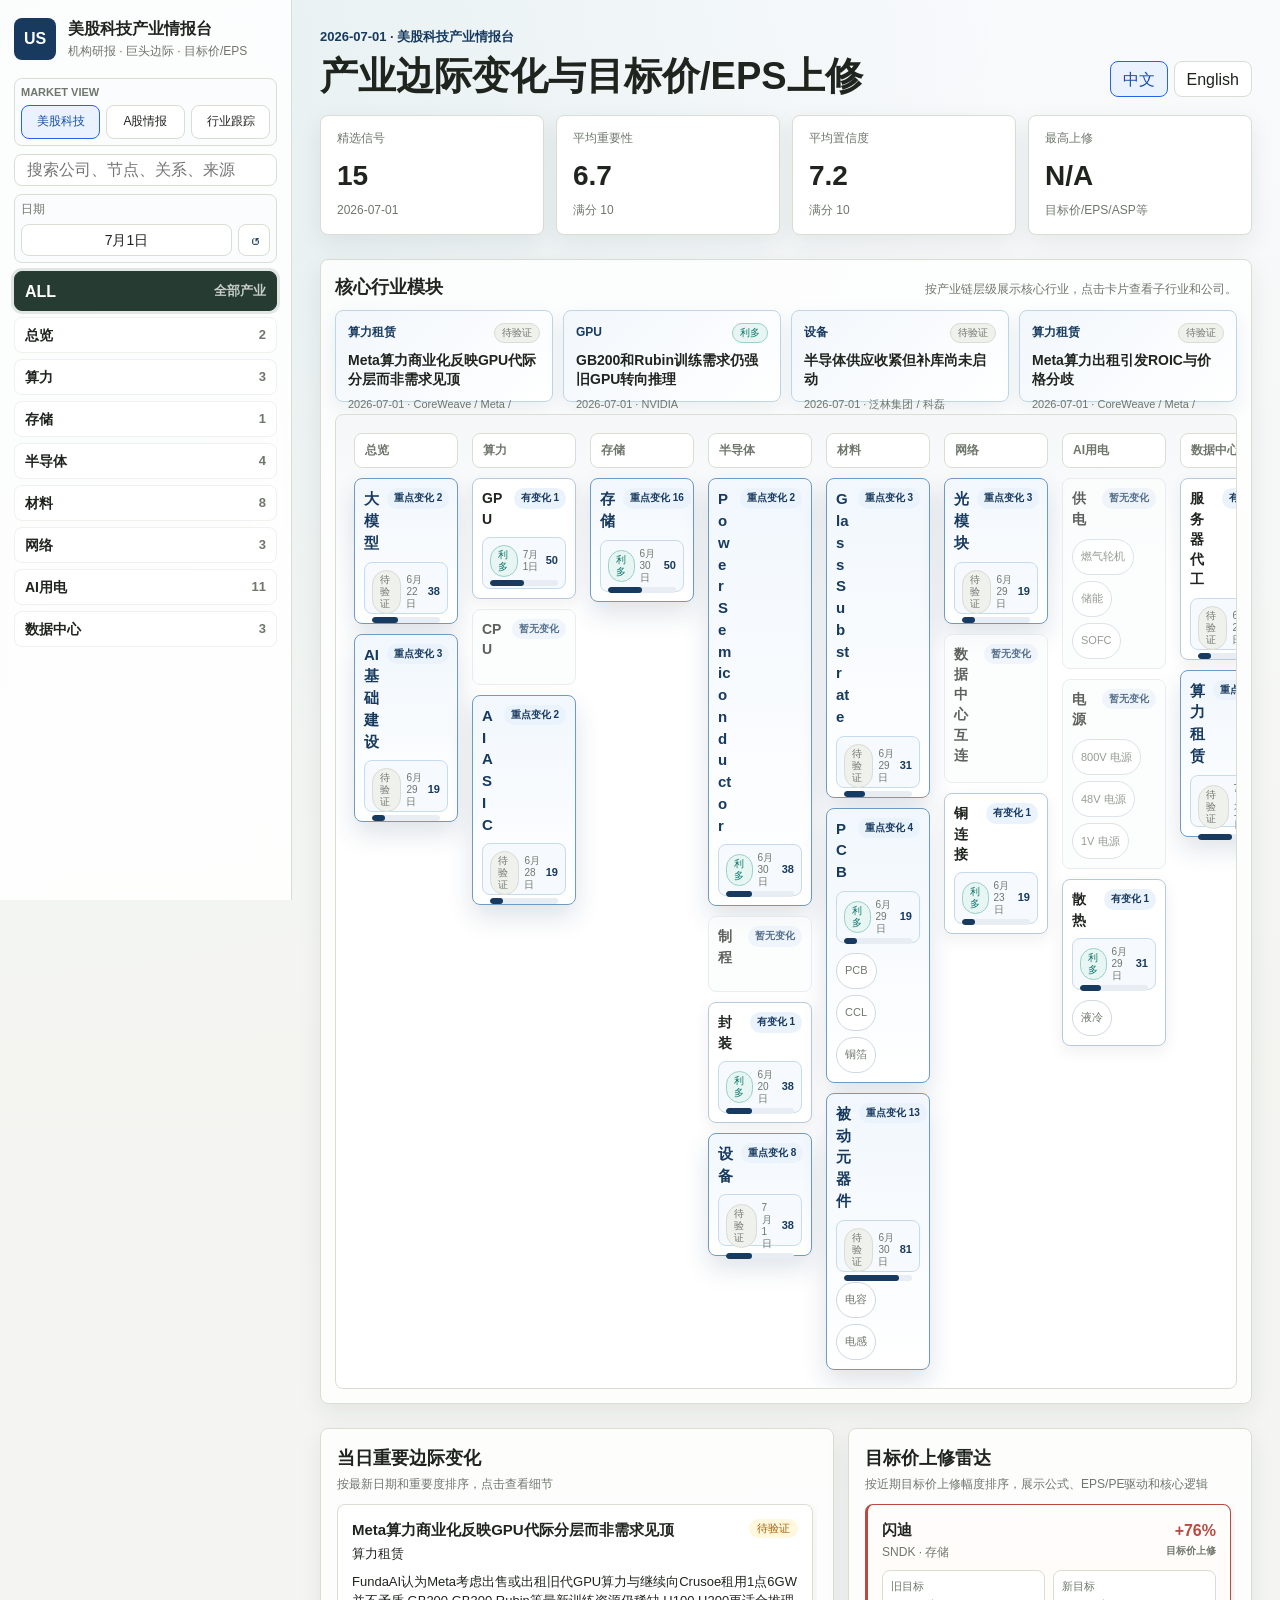
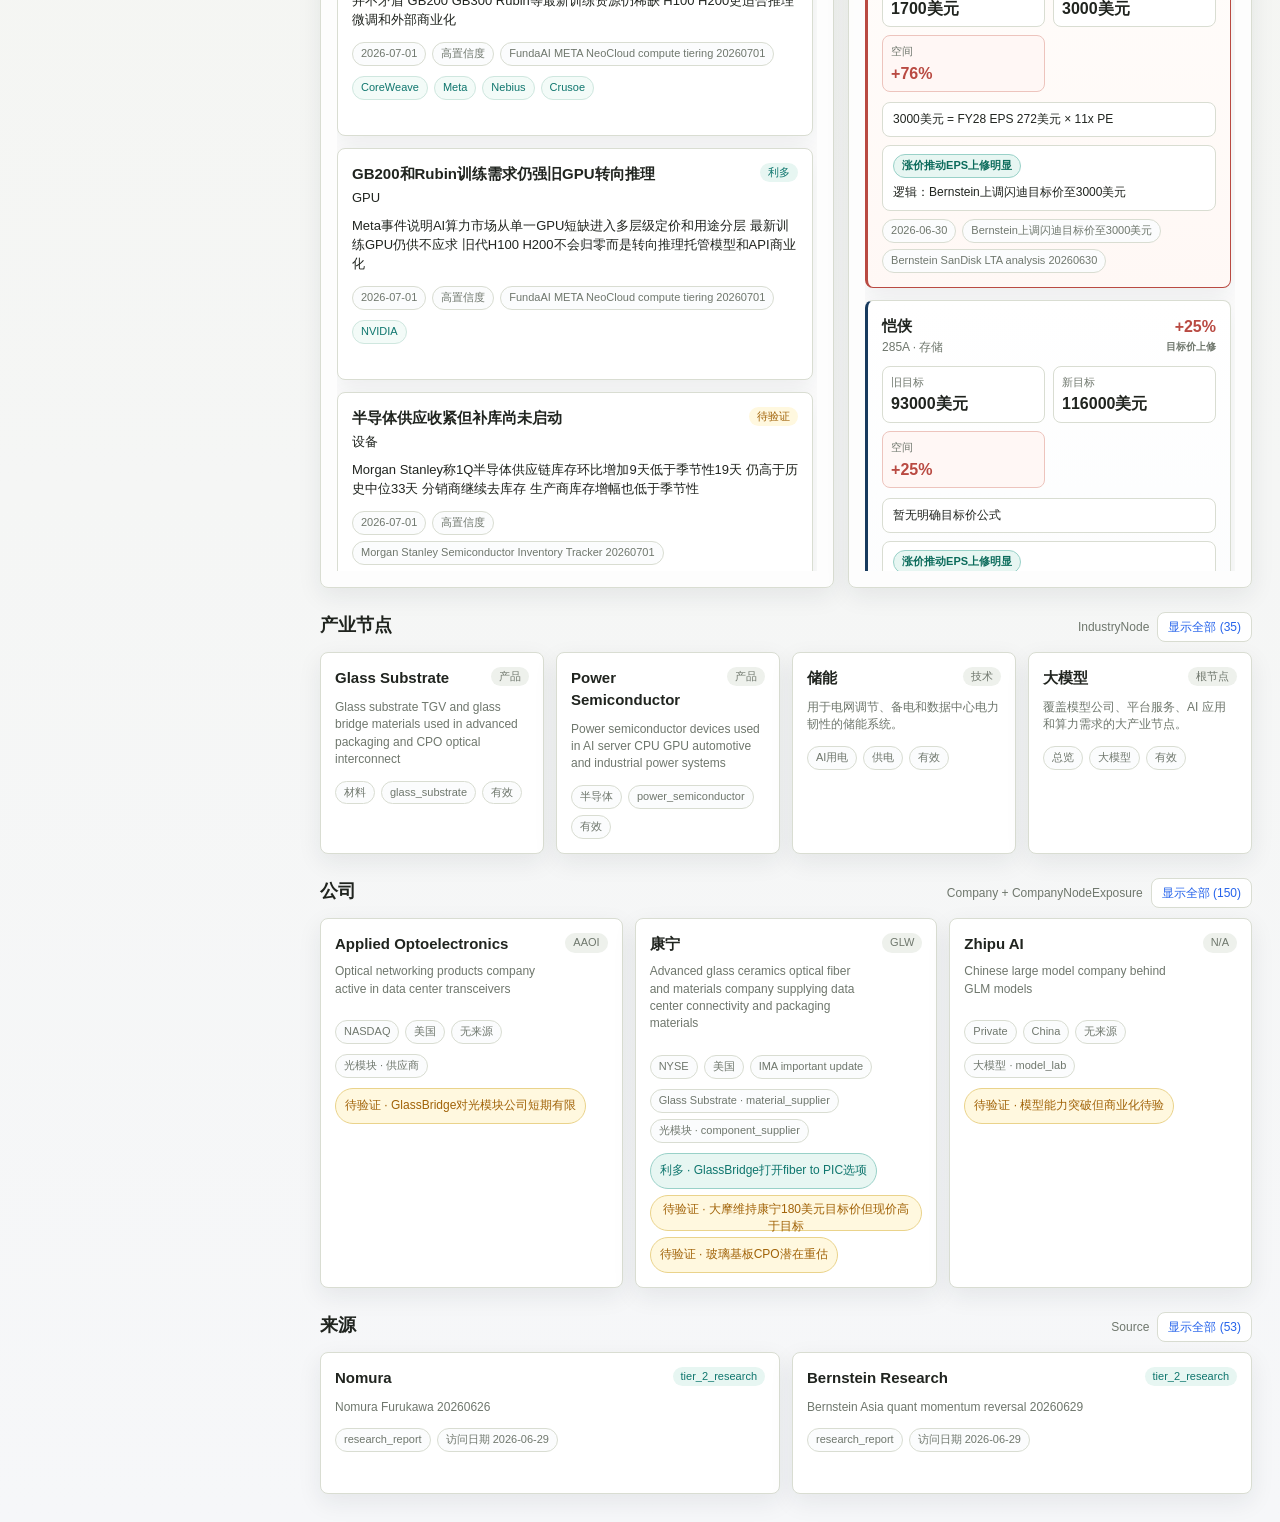
==== commit b8ee833e: "Publish dashboard public build 2026-07-01" ====
--- a/us-tech.html
+++ b/us-tech.html
@@ -4167,6 +4167,17 @@
                 "website": "https://www.cctc.cc",
                 "description": "Passive component and ceramic material company active in MLCC ceramic substrates and electronic components",
                 "primarySourceId": "src-ima-mlcc-distributor-20260624"
+          },
+          {
+                "id": "co-crusoe",
+                "name": "Crusoe",
+                "legalName": "Crusoe Energy Systems LLC",
+                "ticker": "",
+                "exchange": "Private",
+                "countryRegion": "United States",
+                "website": "https://www.crusoe.ai",
+                "description": "AI infrastructure and data center company providing compute capacity",
+                "primarySourceId": ""
           }
     ];
 
@@ -6114,6 +6125,24 @@
                 "confidence": "high",
                 "notes": "三环集团是被动元件上游陶瓷材料和陶瓷铝基板重要供应商",
                 "evidenceId": "src-ima-mlcc-distributor-20260624"
+          },
+          {
+                "id": "ex-crusoe-compute-rental",
+                "companyId": "co-crusoe",
+                "nodeId": "node-compute-rental",
+                "role": "operator",
+                "confidence": "high",
+                "notes": "Crusoe provides AI compute capacity and data center infrastructure",
+                "evidenceId": "src-funda-meta-neocloud-20260701"
+          },
+          {
+                "id": "ex-crusoe-data-center",
+                "companyId": "co-crusoe",
+                "nodeId": "node-data-center",
+                "role": "operator",
+                "confidence": "high",
+                "notes": "Crusoe operates AI data center capacity including large power backed sites",
+                "evidenceId": "src-funda-meta-neocloud-20260701"
           }
     ];
 
@@ -6633,10 +6662,1949 @@
                 "accessedAt": "2026-06-24",
                 "reliabilityTier": "tier_2_research",
                 "notes": "IMA今日上传PDF 已解析正文 核心为MLCC一二级市场涨价 交期拉长 服务器产能挤占和三环集团受益"
+          },
+          {
+                "id": "src-ms-infineon-structural-breakout-20260630",
+                "title": "Morgan Stanley Infineon structural breakout 20260630",
+                "publisher": "Morgan Stanley Research",
+                "sourceType": "research_report",
+                "url": "",
+                "localPath": "data/raw/ima/2026-06-30-important/infineon-structural-breakout-20260630.pdf",
+                "publishedAt": "2026-06-30",
+                "accessedAt": "2026-06-30",
+                "reliabilityTier": "tier_2_research",
+                "notes": "IMA美股重要更新PDF 已解析正文 核心为Infineon数据中心功率半导体长期受益和SOTP目标价公式"
+          },
+          {
+                "id": "src-gs-kioxia-nand-tp-20260630",
+                "title": "Goldman Sachs Kioxia NAND TP 20260630",
+                "publisher": "Goldman Sachs Research",
+                "sourceType": "research_report",
+                "url": "",
+                "localPath": "data/raw/ima/2026-06-30-important/kioxia-gs-nand-tp-20260630.pdf",
+                "publishedAt": "2026-06-30",
+                "accessedAt": "2026-06-30",
+                "reliabilityTier": "tier_2_research",
+                "notes": "IMA美股重要更新PDF 已解析正文 核心为NAND供需紧张和恺侠目标价上修公式"
+          },
+          {
+                "id": "src-jpm-electronic-components-20260630",
+                "title": "JPM Electronic Components 20260630",
+                "publisher": "J.P. Morgan Research",
+                "sourceType": "research_report",
+                "url": "",
+                "localPath": "data/raw/ima/2026-06-30-important/jpm-electronic-component-20260630.pdf",
+                "publishedAt": "2026-06-30",
+                "accessedAt": "2026-06-30",
+                "reliabilityTier": "tier_2_research",
+                "notes": "IMA美股重要更新PDF 已解析正文 核心为MLCC拥挤交易和AI服务器需求验证"
+          },
+          {
+                "id": "src-ms-corning-20260629",
+                "title": "Morgan Stanley Corning 20260629",
+                "publisher": "Morgan Stanley Research",
+                "sourceType": "research_report",
+                "url": "",
+                "localPath": "data/raw/ima/2026-06-30-important/ms-corning-20260629.pdf",
+                "publishedAt": "2026-06-29",
+                "accessedAt": "2026-06-30",
+                "reliabilityTier": "tier_2_research",
+                "notes": "IMA美股重要更新PDF 已解析正文 核心为康宁AI光纤和GlassBridge叙事但目标价低于现价"
+          },
+          {
+                "id": "src-bernstein-sandisk-lta-20260630",
+                "title": "Bernstein SanDisk LTA analysis 20260630",
+                "publisher": "Bernstein Research",
+                "sourceType": "research_report",
+                "url": "",
+                "localPath": "data/raw/ima/2026-06-30-important/bernstein-sandisk-lta-20260630.pdf",
+                "publishedAt": "2026-06-30",
+                "accessedAt": "2026-06-30",
+                "reliabilityTier": "tier_2_research",
+                "notes": "IMA美股重要更新PDF 已解析正文 核心为SanDisk NBM和LTA下行保护以及目标价上修公式"
+          },
+          {
+                "id": "src-ms-glass-substrate-20260629",
+                "title": "Morgan Stanley glass substrate advanced packaging 20260629",
+                "publisher": "Morgan Stanley Research",
+                "sourceType": "research_report",
+                "url": "",
+                "localPath": "data/raw/ima/2026-06-30-important/ms-glass-substrate-20260629.pdf",
+                "publishedAt": "2026-06-29",
+                "accessedAt": "2026-06-30",
+                "reliabilityTier": "tier_2_research",
+                "notes": "IMA美股重要更新PDF 已解析正文 核心为玻璃基板先进封装和面板公司目标价上修"
+          },
+          {
+                "id": "src-funda-meta-neocloud-20260701",
+                "title": "FundaAI META NeoCloud compute tiering 20260701",
+                "publisher": "Funda AI",
+                "sourceType": "memo",
+                "url": "",
+                "localPath": "data/raw/ima/2026-07-01-important/meta-neocloud-fundaai-20260701.pdf",
+                "publishedAt": "2026-07-01",
+                "accessedAt": "2026-07-01",
+                "reliabilityTier": "tier_3_channel",
+                "notes": "IMA美股重要更新PDF 图片型已人工读取 核心为Meta构建NeoCloud并继续租用Crusoe算力并不矛盾"
+          },
+          {
+                "id": "src-ms-semiconductor-inventory-20260701",
+                "title": "Morgan Stanley Semiconductor Inventory Tracker 20260701",
+                "publisher": "Morgan Stanley Research",
+                "sourceType": "research_report",
+                "url": "",
+                "localPath": "data/raw/ima/2026-07-01-important/ms-semiconductor-inventory-tracker-20260701.pdf",
+                "publishedAt": "2026-07-01",
+                "accessedAt": "2026-07-01",
+                "reliabilityTier": "tier_2_research",
+                "notes": "IMA美股重要更新PDF 已解析正文 核心为半导体供应链库存低于季节性但尚未进入广泛补库"
+          },
+          {
+                "id": "src-bofa-ai-materials-china-20260629",
+                "title": "BofA AI Infrastructure China materials 20260629",
+                "publisher": "BofA Securities",
+                "sourceType": "research_report",
+                "url": "",
+                "localPath": "data/raw/ima/2026-07-01-important/bofa-ai-materials-china-20260629.pdf",
+                "publishedAt": "2026-06-29",
+                "accessedAt": "2026-07-01",
+                "reliabilityTier": "tier_2_research",
+                "notes": "IMA美股重要更新PDF 已解析正文 核心为AI材料中铜箔玻纤光纤液冷和钨铜需求"
+          },
+          {
+                "id": "src-meta-investor-feedback-20260701",
+                "title": "Meta investor feedback on compute rental 20260701",
+                "publisher": "180K investor feedback",
+                "sourceType": "memo",
+                "url": "",
+                "localPath": "data/raw/ima/2026-07-01-important/meta-investor-feedback-20260701.jpg",
+                "publishedAt": "2026-07-01",
+                "accessedAt": "2026-07-02",
+                "reliabilityTier": "tier_3_channel",
+                "notes": "投资者反馈图片 核心为Meta算力出租的看涨看跌分歧和对NVDA及基础设施链的影响"
           }
     ];
 
     const changeDetails = [
+          {
+                "changeId": "chg-coreweave-meta-investor-feedback-pricing-risk-20260701",
+                "date": "2026-07-01",
+                "title": "Meta算力出租增加GPU云定价压力",
+                "subtitle": "CoreWeave / GPU云价格 / 新增供给",
+                "sourceTitle": "Meta investor feedback on compute rental 20260701",
+                "sections": [
+                      {
+                            "heading": "1/ 这里有什么核心增量信息？",
+                            "bullets": [
+                                  "Meta被报道考虑将多余AI算力商业化 → 盘前上涨近6pct 但AI compute和NeoCloud相关股票最初承压。",
+                                  "FundaAI判断市场反应过度简单化：Meta自建NeoCloud和继续外租算力并不矛盾。",
+                                  "关键数字 → Meta仍从Crusoe锁定约1点6GW算力 且此前计划从NeoClouds购买约3GW算力。"
+                            ]
+                      },
+                      {
+                            "heading": "2/ 为什么不等于AI算力需求见顶？",
+                            "bullets": [
+                                  "这不是需求见顶 而是GPU代际用途分层。",
+                                  "GB200 GB300 Rubin等最新训练资源仍应保留给下一代前沿模型训练。",
+                                  "H100 H200训练经济性相对下降 → 更适合推理 微调 企业AI 托管模型和API商业化。"
+                            ]
+                      },
+                      {
+                            "heading": "3/ 传导逻辑是什么？",
+                            "bullets": [
+                                  "前沿训练模型参数上到3T以上 → 瓶颈从单芯片FLOPS转向HBM容量带宽 GPU通信 网络扩展和checkpoint等集群效率。",
+                                  "同样训练任务上 H100相对GB200 GB300成本和时间劣势扩大 → 新一代GPU仍稀缺。",
+                                  "旧代GPU不会归零 → 通过推理和外部租赁变成可货币化资产。"
+                            ]
+                      },
+                      {
+                            "heading": "4/ 对NeoCloud意味着什么？",
+                            "bullets": [
+                                  "市场担心Meta进入NeoCloud会压垮所有第三方云算力 这个结论过度悲观。",
+                                  "更准确的框架 → 第一层是最新训练算力 第二层是旧代高端GPU推理和微调 第三层是通用GPU云和长尾企业负载。",
+                                  "CoreWeave Nebius Oracle等仍能服务前沿训练和客户锁量 但中低层GPU价格需跟踪。"
+                            ]
+                      },
+                      {
+                            "heading": "5/ 结论和验证变量？",
+                            "bullets": [
+                                  "结论 → 对AI基础设施不是明显利空 而是算力资产金融化和商业化的信号。",
+                                  "验证 → 观察GB200 GB300 Rubin租赁价格 交付节奏和NeoCloud利用率。",
+                                  "风险 → 如果H100 H200外部商业化大量释放 导致中低端GPU云价格快速下行 则NeoCloud利润率会承压。"
+                            ]
+                      },
+                      {
+                            "heading": "6/ 投资者反馈如何分歧？",
+                            "bullets": [
+                                  "看涨解读 → 出租未充分利用算力可以创造收入流 减少ROIC争议 并为Meta AI基础设施自筹资金。",
+                                  "看跌解读 → 如果内部AI产品回报不足 出租算力会放大ROI 折旧摊销和资本密集度担忧。",
+                                  "对NVDA和基础设施链 → 多位投资者认为市场反应过度 因为事件验证的是算力稀缺而不是需求削弱。",
+                                  "对NeoCloud → Meta若大规模支持外部客户 可能增加旧代GPU供给 并压制中低层GPU云租赁价格。"
+                            ]
+                      }
+                ]
+          },
+          {
+                "changeId": "chg-coreweave-neocloud-fear-overdone-20260701",
+                "date": "2026-07-01",
+                "title": "Meta进入NeoCloud对第三方算力冲击被高估",
+                "subtitle": "CoreWeave / NeoCloud / GPU云价格",
+                "sourceTitle": "FundaAI META NeoCloud compute tiering 20260701",
+                "sections": [
+                      {
+                            "heading": "1/ 这里有什么核心增量信息？",
+                            "bullets": [
+                                  "Meta被报道考虑将多余AI算力商业化 → 盘前上涨近6pct 但AI compute和NeoCloud相关股票最初承压。",
+                                  "FundaAI判断市场反应过度简单化：Meta自建NeoCloud和继续外租算力并不矛盾。",
+                                  "关键数字 → Meta仍从Crusoe锁定约1点6GW算力 且此前计划从NeoClouds购买约3GW算力。"
+                            ]
+                      },
+                      {
+                            "heading": "2/ 为什么不等于AI算力需求见顶？",
+                            "bullets": [
+                                  "这不是需求见顶 而是GPU代际用途分层。",
+                                  "GB200 GB300 Rubin等最新训练资源仍应保留给下一代前沿模型训练。",
+                                  "H100 H200训练经济性相对下降 → 更适合推理 微调 企业AI 托管模型和API商业化。"
+                            ]
+                      },
+                      {
+                            "heading": "3/ 传导逻辑是什么？",
+                            "bullets": [
+                                  "前沿训练模型参数上到3T以上 → 瓶颈从单芯片FLOPS转向HBM容量带宽 GPU通信 网络扩展和checkpoint等集群效率。",
+                                  "同样训练任务上 H100相对GB200 GB300成本和时间劣势扩大 → 新一代GPU仍稀缺。",
+                                  "旧代GPU不会归零 → 通过推理和外部租赁变成可货币化资产。"
+                            ]
+                      },
+                      {
+                            "heading": "4/ 对NeoCloud意味着什么？",
+                            "bullets": [
+                                  "市场担心Meta进入NeoCloud会压垮所有第三方云算力 这个结论过度悲观。",
+                                  "更准确的框架 → 第一层是最新训练算力 第二层是旧代高端GPU推理和微调 第三层是通用GPU云和长尾企业负载。",
+                                  "CoreWeave Nebius Oracle等仍能服务前沿训练和客户锁量 但中低层GPU价格需跟踪。"
+                            ]
+                      },
+                      {
+                            "heading": "5/ 结论和验证变量？",
+                            "bullets": [
+                                  "结论 → 对AI基础设施不是明显利空 而是算力资产金融化和商业化的信号。",
+                                  "验证 → 观察GB200 GB300 Rubin租赁价格 交付节奏和NeoCloud利用率。",
+                                  "风险 → 如果H100 H200外部商业化大量释放 导致中低端GPU云价格快速下行 则NeoCloud利润率会承压。"
+                            ]
+                      },
+                      {
+                            "heading": "6/ 投资者反馈如何分歧？",
+                            "bullets": [
+                                  "看涨解读 → 出租未充分利用算力可以创造收入流 减少ROIC争议 并为Meta AI基础设施自筹资金。",
+                                  "看跌解读 → 如果内部AI产品回报不足 出租算力会放大ROI 折旧摊销和资本密集度担忧。",
+                                  "对NVDA和基础设施链 → 多位投资者认为市场反应过度 因为事件验证的是算力稀缺而不是需求削弱。",
+                                  "对NeoCloud → Meta若大规模支持外部客户 可能增加旧代GPU供给 并压制中低层GPU云租赁价格。"
+                            ]
+                      }
+                ]
+          },
+          {
+                "changeId": "chg-crusoe-meta-16gw-capacity-20260701",
+                "date": "2026-07-01",
+                "title": "Meta继续向Crusoe锁定1点6GW算力",
+                "subtitle": "Crusoe / 数据中心 / 外部算力采购",
+                "sourceTitle": "FundaAI META NeoCloud compute tiering 20260701",
+                "sections": [
+                      {
+                            "heading": "1/ 这里有什么核心增量信息？",
+                            "bullets": [
+                                  "Meta被报道考虑将多余AI算力商业化 → 盘前上涨近6pct 但AI compute和NeoCloud相关股票最初承压。",
+                                  "FundaAI判断市场反应过度简单化：Meta自建NeoCloud和继续外租算力并不矛盾。",
+                                  "关键数字 → Meta仍从Crusoe锁定约1点6GW算力 且此前计划从NeoClouds购买约3GW算力。"
+                            ]
+                      },
+                      {
+                            "heading": "2/ 为什么不等于AI算力需求见顶？",
+                            "bullets": [
+                                  "这不是需求见顶 而是GPU代际用途分层。",
+                                  "GB200 GB300 Rubin等最新训练资源仍应保留给下一代前沿模型训练。",
+                                  "H100 H200训练经济性相对下降 → 更适合推理 微调 企业AI 托管模型和API商业化。"
+                            ]
+                      },
+                      {
+                            "heading": "3/ 传导逻辑是什么？",
+                            "bullets": [
+                                  "前沿训练模型参数上到3T以上 → 瓶颈从单芯片FLOPS转向HBM容量带宽 GPU通信 网络扩展和checkpoint等集群效率。",
+                                  "同样训练任务上 H100相对GB200 GB300成本和时间劣势扩大 → 新一代GPU仍稀缺。",
+                                  "旧代GPU不会归零 → 通过推理和外部租赁变成可货币化资产。"
+                            ]
+                      },
+                      {
+                            "heading": "4/ 对NeoCloud意味着什么？",
+                            "bullets": [
+                                  "市场担心Meta进入NeoCloud会压垮所有第三方云算力 这个结论过度悲观。",
+                                  "更准确的框架 → 第一层是最新训练算力 第二层是旧代高端GPU推理和微调 第三层是通用GPU云和长尾企业负载。",
+                                  "CoreWeave Nebius Oracle等仍能服务前沿训练和客户锁量 但中低层GPU价格需跟踪。"
+                            ]
+                      },
+                      {
+                            "heading": "5/ 结论和验证变量？",
+                            "bullets": [
+                                  "结论 → 对AI基础设施不是明显利空 而是算力资产金融化和商业化的信号。",
+                                  "验证 → 观察GB200 GB300 Rubin租赁价格 交付节奏和NeoCloud利用率。",
+                                  "风险 → 如果H100 H200外部商业化大量释放 导致中低端GPU云价格快速下行 则NeoCloud利润率会承压。"
+                            ]
+                      },
+                      {
+                            "heading": "6/ 投资者反馈如何分歧？",
+                            "bullets": [
+                                  "看涨解读 → 出租未充分利用算力可以创造收入流 减少ROIC争议 并为Meta AI基础设施自筹资金。",
+                                  "看跌解读 → 如果内部AI产品回报不足 出租算力会放大ROI 折旧摊销和资本密集度担忧。",
+                                  "对NVDA和基础设施链 → 多位投资者认为市场反应过度 因为事件验证的是算力稀缺而不是需求削弱。",
+                                  "对NeoCloud → Meta若大规模支持外部客户 可能增加旧代GPU供给 并压制中低层GPU云租赁价格。"
+                            ]
+                      }
+                ]
+          },
+          {
+                "changeId": "chg-frontier-gpu-demand-meta-tiering-20260701",
+                "date": "2026-07-01",
+                "title": "GB200和Rubin训练需求仍强旧GPU转向推理",
+                "subtitle": "NVIDIA GPU / 前沿训练 / 推理商业化",
+                "sourceTitle": "FundaAI META NeoCloud compute tiering 20260701",
+                "sections": [
+                      {
+                            "heading": "1/ 这里有什么核心增量信息？",
+                            "bullets": [
+                                  "Meta被报道考虑将多余AI算力商业化 → 盘前上涨近6pct 但AI compute和NeoCloud相关股票最初承压。",
+                                  "FundaAI判断市场反应过度简单化：Meta自建NeoCloud和继续外租算力并不矛盾。",
+                                  "关键数字 → Meta仍从Crusoe锁定约1点6GW算力 且此前计划从NeoClouds购买约3GW算力。"
+                            ]
+                      },
+                      {
+                            "heading": "2/ 为什么不等于AI算力需求见顶？",
+                            "bullets": [
+                                  "这不是需求见顶 而是GPU代际用途分层。",
+                                  "GB200 GB300 Rubin等最新训练资源仍应保留给下一代前沿模型训练。",
+                                  "H100 H200训练经济性相对下降 → 更适合推理 微调 企业AI 托管模型和API商业化。"
+                            ]
+                      },
+                      {
+                            "heading": "3/ 传导逻辑是什么？",
+                            "bullets": [
+                                  "前沿训练模型参数上到3T以上 → 瓶颈从单芯片FLOPS转向HBM容量带宽 GPU通信 网络扩展和checkpoint等集群效率。",
+                                  "同样训练任务上 H100相对GB200 GB300成本和时间劣势扩大 → 新一代GPU仍稀缺。",
+                                  "旧代GPU不会归零 → 通过推理和外部租赁变成可货币化资产。"
+                            ]
+                      },
+                      {
+                            "heading": "4/ 对NeoCloud意味着什么？",
+                            "bullets": [
+                                  "市场担心Meta进入NeoCloud会压垮所有第三方云算力 这个结论过度悲观。",
+                                  "更准确的框架 → 第一层是最新训练算力 第二层是旧代高端GPU推理和微调 第三层是通用GPU云和长尾企业负载。",
+                                  "CoreWeave Nebius Oracle等仍能服务前沿训练和客户锁量 但中低层GPU价格需跟踪。"
+                            ]
+                      },
+                      {
+                            "heading": "5/ 结论和验证变量？",
+                            "bullets": [
+                                  "结论 → 对AI基础设施不是明显利空 而是算力资产金融化和商业化的信号。",
+                                  "验证 → 观察GB200 GB300 Rubin租赁价格 交付节奏和NeoCloud利用率。",
+                                  "风险 → 如果H100 H200外部商业化大量释放 导致中低端GPU云价格快速下行 则NeoCloud利润率会承压。"
+                            ]
+                      },
+                      {
+                            "heading": "6/ 投资者反馈如何分歧？",
+                            "bullets": [
+                                  "看涨解读 → 出租未充分利用算力可以创造收入流 减少ROIC争议 并为Meta AI基础设施自筹资金。",
+                                  "看跌解读 → 如果内部AI产品回报不足 出租算力会放大ROI 折旧摊销和资本密集度担忧。",
+                                  "对NVDA和基础设施链 → 多位投资者认为市场反应过度 因为事件验证的是算力稀缺而不是需求削弱。",
+                                  "对NeoCloud → Meta若大规模支持外部客户 可能增加旧代GPU供给 并压制中低层GPU云租赁价格。"
+                            ]
+                      }
+                ]
+          },
+          {
+                "changeId": "chg-kla-lrcx-inventory-tight-no-restock-20260701",
+                "date": "2026-07-01",
+                "title": "半导体库存未补库但设备链供需风险更可控",
+                "subtitle": "KLA / LRCX / 库存纪律",
+                "sourceTitle": "Morgan Stanley Semiconductor Inventory Tracker 20260701",
+                "sections": [
+                      {
+                            "heading": "1/ 这里有什么核心增量信息？",
+                            "bullets": [
+                                  "Morgan Stanley半导体库存跟踪显示1Q供应链DOI环比增加9天 低于季节性19天。",
+                                  "库存仍高于历史中位33天 → 说明尚未进入干净补库周期。",
+                                  "分销商继续去库存 生产商库存增幅也低于季节性 → 供应正在收紧但需求侧还未全面补库。"
+                            ]
+                      },
+                      {
+                            "heading": "2/ 为什么重要？",
+                            "bullets": [
+                                  "这解释了为何部分半导体股有供需改善预期 但传统周期股还没全面进入补库交易。",
+                                  "市场更偏好库存风险可防御的方向 → premium analog compute networking memory semicap。",
+                                  "补库未启动意味着短期财报仍需看订单而非只看库存下降。"
+                            ]
+                      },
+                      {
+                            "heading": "3/ 公司映射是什么？",
+                            "bullets": [
+                                  "报告偏好NVDA AVGO等计算和网络公司 以及MU SNDK等存储公司。",
+                                  "设备链偏好MKSI KLAC LRCX ONTO → 本交易台映射到KLA和LRCX。",
+                                  "ADI NXP被归入高端模拟偏好 但本次不新增公司卡 只保留行业观察。"
+                            ]
+                      },
+                      {
+                            "heading": "4/ 验证变量？",
+                            "bullets": [
+                                  "跟踪2Q和3Q分销商DOI是否继续下降。",
+                                  "跟踪客户库存是否从持平转为补库。",
+                                  "若DOI下降同时订单回升 → 半导体周期扩散会从AI链扩展到更广泛芯片。"
+                            ]
+                      }
+                ]
+          },
+          {
+                "changeId": "chg-lrcx-inventory-tight-no-restock-20260701",
+                "date": "2026-07-01",
+                "title": "补库未至但供应收紧利于设备链观察",
+                "subtitle": "LRCX / 设备链 / 补库验证",
+                "sourceTitle": "Morgan Stanley Semiconductor Inventory Tracker 20260701",
+                "sections": [
+                      {
+                            "heading": "1/ 这里有什么核心增量信息？",
+                            "bullets": [
+                                  "Morgan Stanley半导体库存跟踪显示1Q供应链DOI环比增加9天 低于季节性19天。",
+                                  "库存仍高于历史中位33天 → 说明尚未进入干净补库周期。",
+                                  "分销商继续去库存 生产商库存增幅也低于季节性 → 供应正在收紧但需求侧还未全面补库。"
+                            ]
+                      },
+                      {
+                            "heading": "2/ 为什么重要？",
+                            "bullets": [
+                                  "这解释了为何部分半导体股有供需改善预期 但传统周期股还没全面进入补库交易。",
+                                  "市场更偏好库存风险可防御的方向 → premium analog compute networking memory semicap。",
+                                  "补库未启动意味着短期财报仍需看订单而非只看库存下降。"
+                            ]
+                      },
+                      {
+                            "heading": "3/ 公司映射是什么？",
+                            "bullets": [
+                                  "报告偏好NVDA AVGO等计算和网络公司 以及MU SNDK等存储公司。",
+                                  "设备链偏好MKSI KLAC LRCX ONTO → 本交易台映射到KLA和LRCX。",
+                                  "ADI NXP被归入高端模拟偏好 但本次不新增公司卡 只保留行业观察。"
+                            ]
+                      },
+                      {
+                            "heading": "4/ 验证变量？",
+                            "bullets": [
+                                  "跟踪2Q和3Q分销商DOI是否继续下降。",
+                                  "跟踪客户库存是否从持平转为补库。",
+                                  "若DOI下降同时订单回升 → 半导体周期扩散会从AI链扩展到更广泛芯片。"
+                            ]
+                      }
+                ]
+          },
+          {
+                "changeId": "chg-meta-investor-feedback-compute-roic-20260701",
+                "date": "2026-07-01",
+                "title": "Meta算力出租引发ROIC与价格分歧",
+                "subtitle": "投资者反馈 / ROIC / GPU云价格",
+                "sourceTitle": "Meta investor feedback on compute rental 20260701",
+                "sections": [
+                      {
+                            "heading": "1/ 这里有什么核心增量信息？",
+                            "bullets": [
+                                  "Meta被报道考虑将多余AI算力商业化 → 盘前上涨近6pct 但AI compute和NeoCloud相关股票最初承压。",
+                                  "FundaAI判断市场反应过度简单化：Meta自建NeoCloud和继续外租算力并不矛盾。",
+                                  "关键数字 → Meta仍从Crusoe锁定约1点6GW算力 且此前计划从NeoClouds购买约3GW算力。"
+                            ]
+                      },
+                      {
+                            "heading": "2/ 为什么不等于AI算力需求见顶？",
+                            "bullets": [
+                                  "这不是需求见顶 而是GPU代际用途分层。",
+                                  "GB200 GB300 Rubin等最新训练资源仍应保留给下一代前沿模型训练。",
+                                  "H100 H200训练经济性相对下降 → 更适合推理 微调 企业AI 托管模型和API商业化。"
+                            ]
+                      },
+                      {
+                            "heading": "3/ 传导逻辑是什么？",
+                            "bullets": [
+                                  "前沿训练模型参数上到3T以上 → 瓶颈从单芯片FLOPS转向HBM容量带宽 GPU通信 网络扩展和checkpoint等集群效率。",
+                                  "同样训练任务上 H100相对GB200 GB300成本和时间劣势扩大 → 新一代GPU仍稀缺。",
+                                  "旧代GPU不会归零 → 通过推理和外部租赁变成可货币化资产。"
+                            ]
+                      },
+                      {
+                            "heading": "4/ 对NeoCloud意味着什么？",
+                            "bullets": [
+                                  "市场担心Meta进入NeoCloud会压垮所有第三方云算力 这个结论过度悲观。",
+                                  "更准确的框架 → 第一层是最新训练算力 第二层是旧代高端GPU推理和微调 第三层是通用GPU云和长尾企业负载。",
+                                  "CoreWeave Nebius Oracle等仍能服务前沿训练和客户锁量 但中低层GPU价格需跟踪。"
+                            ]
+                      },
+                      {
+                            "heading": "5/ 结论和验证变量？",
+                            "bullets": [
+                                  "结论 → 对AI基础设施不是明显利空 而是算力资产金融化和商业化的信号。",
+                                  "验证 → 观察GB200 GB300 Rubin租赁价格 交付节奏和NeoCloud利用率。",
+                                  "风险 → 如果H100 H200外部商业化大量释放 导致中低端GPU云价格快速下行 则NeoCloud利润率会承压。"
+                            ]
+                      },
+                      {
+                            "heading": "6/ 投资者反馈如何分歧？",
+                            "bullets": [
+                                  "看涨解读 → 出租未充分利用算力可以创造收入流 减少ROIC争议 并为Meta AI基础设施自筹资金。",
+                                  "看跌解读 → 如果内部AI产品回报不足 出租算力会放大ROI 折旧摊销和资本密集度担忧。",
+                                  "对NVDA和基础设施链 → 多位投资者认为市场反应过度 因为事件验证的是算力稀缺而不是需求削弱。",
+                                  "对NeoCloud → Meta若大规模支持外部客户 可能增加旧代GPU供给 并压制中低层GPU云租赁价格。"
+                            ]
+                      }
+                ]
+          },
+          {
+                "changeId": "chg-meta-investor-feedback-roic-debate-20260701",
+                "date": "2026-07-01",
+                "title": "多空分歧围绕算力出租ROIC",
+                "subtitle": "Meta / ROIC / FCF / Capex",
+                "sourceTitle": "Meta investor feedback on compute rental 20260701",
+                "sections": [
+                      {
+                            "heading": "1/ 这里有什么核心增量信息？",
+                            "bullets": [
+                                  "Meta被报道考虑将多余AI算力商业化 → 盘前上涨近6pct 但AI compute和NeoCloud相关股票最初承压。",
+                                  "FundaAI判断市场反应过度简单化：Meta自建NeoCloud和继续外租算力并不矛盾。",
+                                  "关键数字 → Meta仍从Crusoe锁定约1点6GW算力 且此前计划从NeoClouds购买约3GW算力。"
+                            ]
+                      },
+                      {
+                            "heading": "2/ 为什么不等于AI算力需求见顶？",
+                            "bullets": [
+                                  "这不是需求见顶 而是GPU代际用途分层。",
+                                  "GB200 GB300 Rubin等最新训练资源仍应保留给下一代前沿模型训练。",
+                                  "H100 H200训练经济性相对下降 → 更适合推理 微调 企业AI 托管模型和API商业化。"
+                            ]
+                      },
+                      {
+                            "heading": "3/ 传导逻辑是什么？",
+                            "bullets": [
+                                  "前沿训练模型参数上到3T以上 → 瓶颈从单芯片FLOPS转向HBM容量带宽 GPU通信 网络扩展和checkpoint等集群效率。",
+                                  "同样训练任务上 H100相对GB200 GB300成本和时间劣势扩大 → 新一代GPU仍稀缺。",
+                                  "旧代GPU不会归零 → 通过推理和外部租赁变成可货币化资产。"
+                            ]
+                      },
+                      {
+                            "heading": "4/ 对NeoCloud意味着什么？",
+                            "bullets": [
+                                  "市场担心Meta进入NeoCloud会压垮所有第三方云算力 这个结论过度悲观。",
+                                  "更准确的框架 → 第一层是最新训练算力 第二层是旧代高端GPU推理和微调 第三层是通用GPU云和长尾企业负载。",
+                                  "CoreWeave Nebius Oracle等仍能服务前沿训练和客户锁量 但中低层GPU价格需跟踪。"
+                            ]
+                      },
+                      {
+                            "heading": "5/ 结论和验证变量？",
+                            "bullets": [
+                                  "结论 → 对AI基础设施不是明显利空 而是算力资产金融化和商业化的信号。",
+                                  "验证 → 观察GB200 GB300 Rubin租赁价格 交付节奏和NeoCloud利用率。",
+                                  "风险 → 如果H100 H200外部商业化大量释放 导致中低端GPU云价格快速下行 则NeoCloud利润率会承压。"
+                            ]
+                      },
+                      {
+                            "heading": "6/ 投资者反馈如何分歧？",
+                            "bullets": [
+                                  "看涨解读 → 出租未充分利用算力可以创造收入流 减少ROIC争议 并为Meta AI基础设施自筹资金。",
+                                  "看跌解读 → 如果内部AI产品回报不足 出租算力会放大ROI 折旧摊销和资本密集度担忧。",
+                                  "对NVDA和基础设施链 → 多位投资者认为市场反应过度 因为事件验证的是算力稀缺而不是需求削弱。",
+                                  "对NeoCloud → Meta若大规模支持外部客户 可能增加旧代GPU供给 并压制中低层GPU云租赁价格。"
+                            ]
+                      }
+                ]
+          },
+          {
+                "changeId": "chg-meta-neocloud-asset-allocation-20260701",
+                "date": "2026-07-01",
+                "title": "Meta算力分层缓解需求见顶担忧",
+                "subtitle": "Meta / Crusoe 1点6GW / NeoCloud",
+                "sourceTitle": "FundaAI META NeoCloud compute tiering 20260701",
+                "sections": [
+                      {
+                            "heading": "1/ 这里有什么核心增量信息？",
+                            "bullets": [
+                                  "Meta被报道考虑将多余AI算力商业化 → 盘前上涨近6pct 但AI compute和NeoCloud相关股票最初承压。",
+                                  "FundaAI判断市场反应过度简单化：Meta自建NeoCloud和继续外租算力并不矛盾。",
+                                  "关键数字 → Meta仍从Crusoe锁定约1点6GW算力 且此前计划从NeoClouds购买约3GW算力。"
+                            ]
+                      },
+                      {
+                            "heading": "2/ 为什么不等于AI算力需求见顶？",
+                            "bullets": [
+                                  "这不是需求见顶 而是GPU代际用途分层。",
+                                  "GB200 GB300 Rubin等最新训练资源仍应保留给下一代前沿模型训练。",
+                                  "H100 H200训练经济性相对下降 → 更适合推理 微调 企业AI 托管模型和API商业化。"
+                            ]
+                      },
+                      {
+                            "heading": "3/ 传导逻辑是什么？",
+                            "bullets": [
+                                  "前沿训练模型参数上到3T以上 → 瓶颈从单芯片FLOPS转向HBM容量带宽 GPU通信 网络扩展和checkpoint等集群效率。",
+                                  "同样训练任务上 H100相对GB200 GB300成本和时间劣势扩大 → 新一代GPU仍稀缺。",
+                                  "旧代GPU不会归零 → 通过推理和外部租赁变成可货币化资产。"
+                            ]
+                      },
+                      {
+                            "heading": "4/ 对NeoCloud意味着什么？",
+                            "bullets": [
+                                  "市场担心Meta进入NeoCloud会压垮所有第三方云算力 这个结论过度悲观。",
+                                  "更准确的框架 → 第一层是最新训练算力 第二层是旧代高端GPU推理和微调 第三层是通用GPU云和长尾企业负载。",
+                                  "CoreWeave Nebius Oracle等仍能服务前沿训练和客户锁量 但中低层GPU价格需跟踪。"
+                            ]
+                      },
+                      {
+                            "heading": "5/ 结论和验证变量？",
+                            "bullets": [
+                                  "结论 → 对AI基础设施不是明显利空 而是算力资产金融化和商业化的信号。",
+                                  "验证 → 观察GB200 GB300 Rubin租赁价格 交付节奏和NeoCloud利用率。",
+                                  "风险 → 如果H100 H200外部商业化大量释放 导致中低端GPU云价格快速下行 则NeoCloud利润率会承压。"
+                            ]
+                      },
+                      {
+                            "heading": "6/ 投资者反馈如何分歧？",
+                            "bullets": [
+                                  "看涨解读 → 出租未充分利用算力可以创造收入流 减少ROIC争议 并为Meta AI基础设施自筹资金。",
+                                  "看跌解读 → 如果内部AI产品回报不足 出租算力会放大ROI 折旧摊销和资本密集度担忧。",
+                                  "对NVDA和基础设施链 → 多位投资者认为市场反应过度 因为事件验证的是算力稀缺而不是需求削弱。",
+                                  "对NeoCloud → Meta若大规模支持外部客户 可能增加旧代GPU供给 并压制中低层GPU云租赁价格。"
+                            ]
+                      }
+                ]
+          },
+          {
+                "changeId": "chg-meta-neocloud-compute-tiering-20260701",
+                "date": "2026-07-01",
+                "title": "Meta算力商业化反映GPU代际分层而非需求见顶",
+                "subtitle": "Meta事件 / NeoCloud / GPU代际分层",
+                "sourceTitle": "FundaAI META NeoCloud compute tiering 20260701",
+                "sections": [
+                      {
+                            "heading": "1/ 这里有什么核心增量信息？",
+                            "bullets": [
+                                  "Meta被报道考虑将多余AI算力商业化 → 盘前上涨近6pct 但AI compute和NeoCloud相关股票最初承压。",
+                                  "FundaAI判断市场反应过度简单化：Meta自建NeoCloud和继续外租算力并不矛盾。",
+                                  "关键数字 → Meta仍从Crusoe锁定约1点6GW算力 且此前计划从NeoClouds购买约3GW算力。"
+                            ]
+                      },
+                      {
+                            "heading": "2/ 为什么不等于AI算力需求见顶？",
+                            "bullets": [
+                                  "这不是需求见顶 而是GPU代际用途分层。",
+                                  "GB200 GB300 Rubin等最新训练资源仍应保留给下一代前沿模型训练。",
+                                  "H100 H200训练经济性相对下降 → 更适合推理 微调 企业AI 托管模型和API商业化。"
+                            ]
+                      },
+                      {
+                            "heading": "3/ 传导逻辑是什么？",
+                            "bullets": [
+                                  "前沿训练模型参数上到3T以上 → 瓶颈从单芯片FLOPS转向HBM容量带宽 GPU通信 网络扩展和checkpoint等集群效率。",
+                                  "同样训练任务上 H100相对GB200 GB300成本和时间劣势扩大 → 新一代GPU仍稀缺。",
+                                  "旧代GPU不会归零 → 通过推理和外部租赁变成可货币化资产。"
+                            ]
+                      },
+                      {
+                            "heading": "4/ 对NeoCloud意味着什么？",
+                            "bullets": [
+                                  "市场担心Meta进入NeoCloud会压垮所有第三方云算力 这个结论过度悲观。",
+                                  "更准确的框架 → 第一层是最新训练算力 第二层是旧代高端GPU推理和微调 第三层是通用GPU云和长尾企业负载。",
+                                  "CoreWeave Nebius Oracle等仍能服务前沿训练和客户锁量 但中低层GPU价格需跟踪。"
+                            ]
+                      },
+                      {
+                            "heading": "5/ 结论和验证变量？",
+                            "bullets": [
+                                  "结论 → 对AI基础设施不是明显利空 而是算力资产金融化和商业化的信号。",
+                                  "验证 → 观察GB200 GB300 Rubin租赁价格 交付节奏和NeoCloud利用率。",
+                                  "风险 → 如果H100 H200外部商业化大量释放 导致中低端GPU云价格快速下行 则NeoCloud利润率会承压。"
+                            ]
+                      },
+                      {
+                            "heading": "6/ 投资者反馈如何分歧？",
+                            "bullets": [
+                                  "看涨解读 → 出租未充分利用算力可以创造收入流 减少ROIC争议 并为Meta AI基础设施自筹资金。",
+                                  "看跌解读 → 如果内部AI产品回报不足 出租算力会放大ROI 折旧摊销和资本密集度担忧。",
+                                  "对NVDA和基础设施链 → 多位投资者认为市场反应过度 因为事件验证的是算力稀缺而不是需求削弱。",
+                                  "对NeoCloud → Meta若大规模支持外部客户 可能增加旧代GPU供给 并压制中低层GPU云租赁价格。"
+                            ]
+                      }
+                ]
+          },
+          {
+                "changeId": "chg-nebius-meta-investor-feedback-pricing-risk-20260701",
+                "date": "2026-07-01",
+                "title": "Meta外部算力供给压制中低层GPU云",
+                "subtitle": "Nebius / 中低层GPU云 / 客户锁量",
+                "sourceTitle": "Meta investor feedback on compute rental 20260701",
+                "sections": [
+                      {
+                            "heading": "1/ 这里有什么核心增量信息？",
+                            "bullets": [
+                                  "Meta被报道考虑将多余AI算力商业化 → 盘前上涨近6pct 但AI compute和NeoCloud相关股票最初承压。",
+                                  "FundaAI判断市场反应过度简单化：Meta自建NeoCloud和继续外租算力并不矛盾。",
+                                  "关键数字 → Meta仍从Crusoe锁定约1点6GW算力 且此前计划从NeoClouds购买约3GW算力。"
+                            ]
+                      },
+                      {
+                            "heading": "2/ 为什么不等于AI算力需求见顶？",
+                            "bullets": [
+                                  "这不是需求见顶 而是GPU代际用途分层。",
+                                  "GB200 GB300 Rubin等最新训练资源仍应保留给下一代前沿模型训练。",
+                                  "H100 H200训练经济性相对下降 → 更适合推理 微调 企业AI 托管模型和API商业化。"
+                            ]
+                      },
+                      {
+                            "heading": "3/ 传导逻辑是什么？",
+                            "bullets": [
+                                  "前沿训练模型参数上到3T以上 → 瓶颈从单芯片FLOPS转向HBM容量带宽 GPU通信 网络扩展和checkpoint等集群效率。",
+                                  "同样训练任务上 H100相对GB200 GB300成本和时间劣势扩大 → 新一代GPU仍稀缺。",
+                                  "旧代GPU不会归零 → 通过推理和外部租赁变成可货币化资产。"
+                            ]
+                      },
+                      {
+                            "heading": "4/ 对NeoCloud意味着什么？",
+                            "bullets": [
+                                  "市场担心Meta进入NeoCloud会压垮所有第三方云算力 这个结论过度悲观。",
+                                  "更准确的框架 → 第一层是最新训练算力 第二层是旧代高端GPU推理和微调 第三层是通用GPU云和长尾企业负载。",
+                                  "CoreWeave Nebius Oracle等仍能服务前沿训练和客户锁量 但中低层GPU价格需跟踪。"
+                            ]
+                      },
+                      {
+                            "heading": "5/ 结论和验证变量？",
+                            "bullets": [
+                                  "结论 → 对AI基础设施不是明显利空 而是算力资产金融化和商业化的信号。",
+                                  "验证 → 观察GB200 GB300 Rubin租赁价格 交付节奏和NeoCloud利用率。",
+                                  "风险 → 如果H100 H200外部商业化大量释放 导致中低端GPU云价格快速下行 则NeoCloud利润率会承压。"
+                            ]
+                      },
+                      {
+                            "heading": "6/ 投资者反馈如何分歧？",
+                            "bullets": [
+                                  "看涨解读 → 出租未充分利用算力可以创造收入流 减少ROIC争议 并为Meta AI基础设施自筹资金。",
+                                  "看跌解读 → 如果内部AI产品回报不足 出租算力会放大ROI 折旧摊销和资本密集度担忧。",
+                                  "对NVDA和基础设施链 → 多位投资者认为市场反应过度 因为事件验证的是算力稀缺而不是需求削弱。",
+                                  "对NeoCloud → Meta若大规模支持外部客户 可能增加旧代GPU供给 并压制中低层GPU云租赁价格。"
+                            ]
+                      }
+                ]
+          },
+          {
+                "changeId": "chg-nebius-neocloud-fear-overdone-20260701",
+                "date": "2026-07-01",
+                "title": "NeoCloud需求未因Meta事件终结",
+                "subtitle": "Nebius / NeoCloud / 算力分层",
+                "sourceTitle": "FundaAI META NeoCloud compute tiering 20260701",
+                "sections": [
+                      {
+                            "heading": "1/ 这里有什么核心增量信息？",
+                            "bullets": [
+                                  "Meta被报道考虑将多余AI算力商业化 → 盘前上涨近6pct 但AI compute和NeoCloud相关股票最初承压。",
+                                  "FundaAI判断市场反应过度简单化：Meta自建NeoCloud和继续外租算力并不矛盾。",
+                                  "关键数字 → Meta仍从Crusoe锁定约1点6GW算力 且此前计划从NeoClouds购买约3GW算力。"
+                            ]
+                      },
+                      {
+                            "heading": "2/ 为什么不等于AI算力需求见顶？",
+                            "bullets": [
+                                  "这不是需求见顶 而是GPU代际用途分层。",
+                                  "GB200 GB300 Rubin等最新训练资源仍应保留给下一代前沿模型训练。",
+                                  "H100 H200训练经济性相对下降 → 更适合推理 微调 企业AI 托管模型和API商业化。"
+                            ]
+                      },
+                      {
+                            "heading": "3/ 传导逻辑是什么？",
+                            "bullets": [
+                                  "前沿训练模型参数上到3T以上 → 瓶颈从单芯片FLOPS转向HBM容量带宽 GPU通信 网络扩展和checkpoint等集群效率。",
+                                  "同样训练任务上 H100相对GB200 GB300成本和时间劣势扩大 → 新一代GPU仍稀缺。",
+                                  "旧代GPU不会归零 → 通过推理和外部租赁变成可货币化资产。"
+                            ]
+                      },
+                      {
+                            "heading": "4/ 对NeoCloud意味着什么？",
+                            "bullets": [
+                                  "市场担心Meta进入NeoCloud会压垮所有第三方云算力 这个结论过度悲观。",
+                                  "更准确的框架 → 第一层是最新训练算力 第二层是旧代高端GPU推理和微调 第三层是通用GPU云和长尾企业负载。",
+                                  "CoreWeave Nebius Oracle等仍能服务前沿训练和客户锁量 但中低层GPU价格需跟踪。"
+                            ]
+                      },
+                      {
+                            "heading": "5/ 结论和验证变量？",
+                            "bullets": [
+                                  "结论 → 对AI基础设施不是明显利空 而是算力资产金融化和商业化的信号。",
+                                  "验证 → 观察GB200 GB300 Rubin租赁价格 交付节奏和NeoCloud利用率。",
+                                  "风险 → 如果H100 H200外部商业化大量释放 导致中低端GPU云价格快速下行 则NeoCloud利润率会承压。"
+                            ]
+                      },
+                      {
+                            "heading": "6/ 投资者反馈如何分歧？",
+                            "bullets": [
+                                  "看涨解读 → 出租未充分利用算力可以创造收入流 减少ROIC争议 并为Meta AI基础设施自筹资金。",
+                                  "看跌解读 → 如果内部AI产品回报不足 出租算力会放大ROI 折旧摊销和资本密集度担忧。",
+                                  "对NVDA和基础设施链 → 多位投资者认为市场反应过度 因为事件验证的是算力稀缺而不是需求削弱。",
+                                  "对NeoCloud → Meta若大规模支持外部客户 可能增加旧代GPU供给 并压制中低层GPU云租赁价格。"
+                            ]
+                      }
+                ]
+          },
+          {
+                "changeId": "chg-nvidia-meta-investor-feedback-scarcity-20260701",
+                "date": "2026-07-01",
+                "title": "投资者认为Meta反馈验证算力稀缺",
+                "subtitle": "NVDA / 算力稀缺 / 基础设施反应过度",
+                "sourceTitle": "Meta investor feedback on compute rental 20260701",
+                "sections": [
+                      {
+                            "heading": "1/ 这里有什么核心增量信息？",
+                            "bullets": [
+                                  "Meta被报道考虑将多余AI算力商业化 → 盘前上涨近6pct 但AI compute和NeoCloud相关股票最初承压。",
+                                  "FundaAI判断市场反应过度简单化：Meta自建NeoCloud和继续外租算力并不矛盾。",
+                                  "关键数字 → Meta仍从Crusoe锁定约1点6GW算力 且此前计划从NeoClouds购买约3GW算力。"
+                            ]
+                      },
+                      {
+                            "heading": "2/ 为什么不等于AI算力需求见顶？",
+                            "bullets": [
+                                  "这不是需求见顶 而是GPU代际用途分层。",
+                                  "GB200 GB300 Rubin等最新训练资源仍应保留给下一代前沿模型训练。",
+                                  "H100 H200训练经济性相对下降 → 更适合推理 微调 企业AI 托管模型和API商业化。"
+                            ]
+                      },
+                      {
+                            "heading": "3/ 传导逻辑是什么？",
+                            "bullets": [
+                                  "前沿训练模型参数上到3T以上 → 瓶颈从单芯片FLOPS转向HBM容量带宽 GPU通信 网络扩展和checkpoint等集群效率。",
+                                  "同样训练任务上 H100相对GB200 GB300成本和时间劣势扩大 → 新一代GPU仍稀缺。",
+                                  "旧代GPU不会归零 → 通过推理和外部租赁变成可货币化资产。"
+                            ]
+                      },
+                      {
+                            "heading": "4/ 对NeoCloud意味着什么？",
+                            "bullets": [
+                                  "市场担心Meta进入NeoCloud会压垮所有第三方云算力 这个结论过度悲观。",
+                                  "更准确的框架 → 第一层是最新训练算力 第二层是旧代高端GPU推理和微调 第三层是通用GPU云和长尾企业负载。",
+                                  "CoreWeave Nebius Oracle等仍能服务前沿训练和客户锁量 但中低层GPU价格需跟踪。"
+                            ]
+                      },
+                      {
+                            "heading": "5/ 结论和验证变量？",
+                            "bullets": [
+                                  "结论 → 对AI基础设施不是明显利空 而是算力资产金融化和商业化的信号。",
+                                  "验证 → 观察GB200 GB300 Rubin租赁价格 交付节奏和NeoCloud利用率。",
+                                  "风险 → 如果H100 H200外部商业化大量释放 导致中低端GPU云价格快速下行 则NeoCloud利润率会承压。"
+                            ]
+                      },
+                      {
+                            "heading": "6/ 投资者反馈如何分歧？",
+                            "bullets": [
+                                  "看涨解读 → 出租未充分利用算力可以创造收入流 减少ROIC争议 并为Meta AI基础设施自筹资金。",
+                                  "看跌解读 → 如果内部AI产品回报不足 出租算力会放大ROI 折旧摊销和资本密集度担忧。",
+                                  "对NVDA和基础设施链 → 多位投资者认为市场反应过度 因为事件验证的是算力稀缺而不是需求削弱。",
+                                  "对NeoCloud → Meta若大规模支持外部客户 可能增加旧代GPU供给 并压制中低层GPU云租赁价格。"
+                            ]
+                      }
+                ]
+          },
+          {
+                "changeId": "chg-nvidia-meta-tiered-gpu-demand-20260701",
+                "date": "2026-07-01",
+                "title": "Meta事件验证GPU需求进入代际分层",
+                "subtitle": "NVDA / GB200 GB300 Rubin / H100 H200",
+                "sourceTitle": "FundaAI META NeoCloud compute tiering 20260701",
+                "sections": [
+                      {
+                            "heading": "1/ 这里有什么核心增量信息？",
+                            "bullets": [
+                                  "Meta被报道考虑将多余AI算力商业化 → 盘前上涨近6pct 但AI compute和NeoCloud相关股票最初承压。",
+                                  "FundaAI判断市场反应过度简单化：Meta自建NeoCloud和继续外租算力并不矛盾。",
+                                  "关键数字 → Meta仍从Crusoe锁定约1点6GW算力 且此前计划从NeoClouds购买约3GW算力。"
+                            ]
+                      },
+                      {
+                            "heading": "2/ 为什么不等于AI算力需求见顶？",
+                            "bullets": [
+                                  "这不是需求见顶 而是GPU代际用途分层。",
+                                  "GB200 GB300 Rubin等最新训练资源仍应保留给下一代前沿模型训练。",
+                                  "H100 H200训练经济性相对下降 → 更适合推理 微调 企业AI 托管模型和API商业化。"
+                            ]
+                      },
+                      {
+                            "heading": "3/ 传导逻辑是什么？",
+                            "bullets": [
+                                  "前沿训练模型参数上到3T以上 → 瓶颈从单芯片FLOPS转向HBM容量带宽 GPU通信 网络扩展和checkpoint等集群效率。",
+                                  "同样训练任务上 H100相对GB200 GB300成本和时间劣势扩大 → 新一代GPU仍稀缺。",
+                                  "旧代GPU不会归零 → 通过推理和外部租赁变成可货币化资产。"
+                            ]
+                      },
+                      {
+                            "heading": "4/ 对NeoCloud意味着什么？",
+                            "bullets": [
+                                  "市场担心Meta进入NeoCloud会压垮所有第三方云算力 这个结论过度悲观。",
+                                  "更准确的框架 → 第一层是最新训练算力 第二层是旧代高端GPU推理和微调 第三层是通用GPU云和长尾企业负载。",
+                                  "CoreWeave Nebius Oracle等仍能服务前沿训练和客户锁量 但中低层GPU价格需跟踪。"
+                            ]
+                      },
+                      {
+                            "heading": "5/ 结论和验证变量？",
+                            "bullets": [
+                                  "结论 → 对AI基础设施不是明显利空 而是算力资产金融化和商业化的信号。",
+                                  "验证 → 观察GB200 GB300 Rubin租赁价格 交付节奏和NeoCloud利用率。",
+                                  "风险 → 如果H100 H200外部商业化大量释放 导致中低端GPU云价格快速下行 则NeoCloud利润率会承压。"
+                            ]
+                      },
+                      {
+                            "heading": "6/ 投资者反馈如何分歧？",
+                            "bullets": [
+                                  "看涨解读 → 出租未充分利用算力可以创造收入流 减少ROIC争议 并为Meta AI基础设施自筹资金。",
+                                  "看跌解读 → 如果内部AI产品回报不足 出租算力会放大ROI 折旧摊销和资本密集度担忧。",
+                                  "对NVDA和基础设施链 → 多位投资者认为市场反应过度 因为事件验证的是算力稀缺而不是需求削弱。",
+                                  "对NeoCloud → Meta若大规模支持外部客户 可能增加旧代GPU供给 并压制中低层GPU云租赁价格。"
+                            ]
+                      }
+                ]
+          },
+          {
+                "changeId": "chg-semi-inventory-tight-no-restock-20260701",
+                "date": "2026-07-01",
+                "title": "半导体供应收紧但补库尚未启动",
+                "subtitle": "库存DOI / 补库周期 / 设备链",
+                "sourceTitle": "Morgan Stanley Semiconductor Inventory Tracker 20260701",
+                "sections": [
+                      {
+                            "heading": "1/ 这里有什么核心增量信息？",
+                            "bullets": [
+                                  "Morgan Stanley半导体库存跟踪显示1Q供应链DOI环比增加9天 低于季节性19天。",
+                                  "库存仍高于历史中位33天 → 说明尚未进入干净补库周期。",
+                                  "分销商继续去库存 生产商库存增幅也低于季节性 → 供应正在收紧但需求侧还未全面补库。"
+                            ]
+                      },
+                      {
+                            "heading": "2/ 为什么重要？",
+                            "bullets": [
+                                  "这解释了为何部分半导体股有供需改善预期 但传统周期股还没全面进入补库交易。",
+                                  "市场更偏好库存风险可防御的方向 → premium analog compute networking memory semicap。",
+                                  "补库未启动意味着短期财报仍需看订单而非只看库存下降。"
+                            ]
+                      },
+                      {
+                            "heading": "3/ 公司映射是什么？",
+                            "bullets": [
+                                  "报告偏好NVDA AVGO等计算和网络公司 以及MU SNDK等存储公司。",
+                                  "设备链偏好MKSI KLAC LRCX ONTO → 本交易台映射到KLA和LRCX。",
+                                  "ADI NXP被归入高端模拟偏好 但本次不新增公司卡 只保留行业观察。"
+                            ]
+                      },
+                      {
+                            "heading": "4/ 验证变量？",
+                            "bullets": [
+                                  "跟踪2Q和3Q分销商DOI是否继续下降。",
+                                  "跟踪客户库存是否从持平转为补库。",
+                                  "若DOI下降同时订单回升 → 半导体周期扩散会从AI链扩展到更广泛芯片。"
+                            ]
+                      }
+                ]
+          },
+          {
+                "changeId": "chg-ibiden-jpm-ai-server-substrate-20260630",
+                "date": "2026-06-30",
+                "title": "MLCC交易拥挤但AI服务器需求仍在验证",
+                "subtitle": "MLCC / 交易拥挤 / AI服务器",
+                "sourceTitle": "JPM Electronic Components 20260630",
+                "sections": [
+                      {
+                            "heading": "1/ 路演反馈是什么？",
+                            "bullets": [
+                                  "JPM在香港和新加坡路演中 投资者最集中问的是MLCC和被动元件。",
+                                  "关注公司包括村田 TDK 太阳诱电 Nichicon Nippon Chemi-Con。",
+                                  "问题核心从需求有没有变成估值还能否支撑。"
+                            ]
+                      },
+                      {
+                            "heading": "2/ 为什么不是单纯利多？",
+                            "bullets": [
+                                  "3月底至6月中 村田约涨3点6倍 太阳诱电约涨5点6倍 → 估值明显脱离历史区间。",
+                                  "部分投资者认为AI服务器需求创造新常态 另一部分认为已经进入拥挤交易。",
+                                  "财报前后若利润兑现不足 可能出现回撤买点而不是继续无脑追高。"
+                            ]
+                      },
+                      {
+                            "heading": "3/ 需求验证点是什么？",
+                            "bullets": [
+                                  "高端和尖端MLCC需求可能在10月至12月围绕AI服务器开始更清楚浮现。",
+                                  "2027年谈判推进后 供应链可能更明确看到MLCC紧张并引发提价。",
+                                  "800V HVDC会拉动长L MLCC和电容需求 → Nichicon和Nippon Chemi-Con也被关注。"
+                            ]
+                      },
+                      {
+                            "heading": "4/ 美股映射？",
+                            "bullets": [
+                                  "美股直接映射有限 但MLCC紧张会影响AI服务器BOM和电源架构成本。",
+                                  "对美股情报台来说 它更适合作为材料和电源链热度观察节点。",
+                                  "后续验证 → NVIDIA平台用量变化 服务器客户认证节奏 高容MLCC交期和价格。"
+                            ]
+                      }
+                ]
+          },
+          {
+                "changeId": "chg-infineon-ms-dc-power-sotp-20260630",
+                "date": "2026-06-30",
+                "title": "Infineon数据中心功率半导体结构突破继续兑现",
+                "subtitle": "数据中心功率 / GaN / SOTP估值",
+                "sourceTitle": "Morgan Stanley Infineon structural breakout 20260630",
+                "sections": [
+                      {
+                            "heading": "1/ 核心增量是什么？",
+                            "bullets": [
+                                  "大摩继续把Infineon视为欧洲模拟和功率半导体里最清晰的数据中心受益者。",
+                                  "AI数据中心电源需求仍超过可用供给 → 订单积压约250亿欧元 → FY27收入能见度被拉长。",
+                                  "站点日更可能验证GaN 产能和产品路线 而不是立刻上调短期指引。"
+                            ]
+                      },
+                      {
+                            "heading": "2/ 为什么短期不是纯催化？",
+                            "bullets": [
+                                  "上季度公司已经上调过FY26收入和利润率指引 → 这次再给指引惊喜的概率较低。",
+                                  "汽车和工业仍处于周期修复阶段 高压EV驱动业务还有价格和盈利压力。",
+                                  "因此短期更像确认长期叙事 而不是财报数字跳变。"
+                            ]
+                      },
+                      {
+                            "heading": "3/ 目标价公式怎么保留？",
+                            "bullets": [
+                                  "大摩目标价91欧元 → 采用SOTP。",
+                                  "服务器机架相关贡献使用50x PE → 反映结构增长溢价。",
+                                  "其余周期业务使用24x → 再叠加10pct WACC框架得到91欧元。"
+                            ]
+                      },
+                      {
+                            "heading": "4/ 美股交易台映射？",
+                            "bullets": [
+                                  "直接标的为Infineon 但对美股映射在AI电源和功率半导体链。",
+                                  "验证方向 → 数据中心电源架构 GaN SiC MOSFET 48V和高压直流需求是否继续被服务器放量拉动。",
+                                  "若订单和产能持续超预期 → 会强化AI Power节点和功率半导体估值。"
+                            ]
+                      }
+                ]
+          },
+          {
+                "changeId": "chg-kioxia-gs-tp-116000-20260630",
+                "date": "2026-06-30",
+                "title": "NAND供给紧张推动恺侠盈利和目标价上修",
+                "subtitle": "NAND ASP / DRAM优先投资 / 目标P/B",
+                "sourceTitle": "Goldman Sachs Kioxia NAND TP 20260630",
+                "sections": [
+                      {
+                            "heading": "1/ 核心增量是什么？",
+                            "bullets": [
+                                  "高盛上调Kioxia FY3至27到FY3至29营业利润预测9pct 19pct 29pct。",
+                                  "EPS同步上调10pct 19pct 29pct → 盈利修复不只是价格弹性 还包括利息负担下降。",
+                                  "NAND ASP假设上修 → CY26同比4点5倍 CY27同比38pct。"
+                            ]
+                      },
+                      {
+                            "heading": "2/ 供需逻辑是什么？",
+                            "bullets": [
+                                  "AI需求驱动下 大厂仍优先投DRAM和HBM → NAND新厂供给到CY28前释放有限。",
+                                  "Kioxia管理层强调价格和利润率优先 不急于被长期协议约束。",
+                                  "供给慢 + 需求稳 → NAND价格可能至少上行到CY27中。"
+                            ]
+                      },
+                      {
+                            "heading": "3/ 目标价公式怎么保留？",
+                            "bullets": [
+                                  "目标价从93000日元上调至116000日元。",
+                                  "公式 → 目标P/B基于FY3至27和FY3至28平均ROE计算。",
+                                  "交叉验证 → 新目标价隐含FY3至28 PE约8x 报告认为不算过度拉伸。"
+                            ]
+                      },
+                      {
+                            "heading": "4/ 美股映射？",
+                            "bullets": [
+                                  "Kioxia不是美股 但它验证NAND行业紧张 → 对SanDisk Western Digital和存储设备链有参考。",
+                                  "若NAND供给继续被DRAM和HBM挤出 → eSSD和数据中心NAND价格韧性更强。",
+                                  "关注点 → NAND ASP 合约价 Kioxia和SanDisk毛利率是否持续高位。"
+                            ]
+                      }
+                ]
+          },
+          {
+                "changeId": "chg-mlcc-investor-crowding-jpm-20260630",
+                "date": "2026-06-30",
+                "title": "MLCC交易拥挤但AI服务器需求仍在验证",
+                "subtitle": "MLCC / 交易拥挤 / AI服务器",
+                "sourceTitle": "JPM Electronic Components 20260630",
+                "sections": [
+                      {
+                            "heading": "1/ 路演反馈是什么？",
+                            "bullets": [
+                                  "JPM在香港和新加坡路演中 投资者最集中问的是MLCC和被动元件。",
+                                  "关注公司包括村田 TDK 太阳诱电 Nichicon Nippon Chemi-Con。",
+                                  "问题核心从需求有没有变成估值还能否支撑。"
+                            ]
+                      },
+                      {
+                            "heading": "2/ 为什么不是单纯利多？",
+                            "bullets": [
+                                  "3月底至6月中 村田约涨3点6倍 太阳诱电约涨5点6倍 → 估值明显脱离历史区间。",
+                                  "部分投资者认为AI服务器需求创造新常态 另一部分认为已经进入拥挤交易。",
+                                  "财报前后若利润兑现不足 可能出现回撤买点而不是继续无脑追高。"
+                            ]
+                      },
+                      {
+                            "heading": "3/ 需求验证点是什么？",
+                            "bullets": [
+                                  "高端和尖端MLCC需求可能在10月至12月围绕AI服务器开始更清楚浮现。",
+                                  "2027年谈判推进后 供应链可能更明确看到MLCC紧张并引发提价。",
+                                  "800V HVDC会拉动长L MLCC和电容需求 → Nichicon和Nippon Chemi-Con也被关注。"
+                            ]
+                      },
+                      {
+                            "heading": "4/ 美股映射？",
+                            "bullets": [
+                                  "美股直接映射有限 但MLCC紧张会影响AI服务器BOM和电源架构成本。",
+                                  "对美股情报台来说 它更适合作为材料和电源链热度观察节点。",
+                                  "后续验证 → NVIDIA平台用量变化 服务器客户认证节奏 高容MLCC交期和价格。"
+                            ]
+                      }
+                ]
+          },
+          {
+                "changeId": "chg-murata-jpm-mlcc-crowding-20260630",
+                "date": "2026-06-30",
+                "title": "MLCC交易拥挤但AI服务器需求仍在验证",
+                "subtitle": "MLCC / 交易拥挤 / AI服务器",
+                "sourceTitle": "JPM Electronic Components 20260630",
+                "sections": [
+                      {
+                            "heading": "1/ 路演反馈是什么？",
+                            "bullets": [
+                                  "JPM在香港和新加坡路演中 投资者最集中问的是MLCC和被动元件。",
+                                  "关注公司包括村田 TDK 太阳诱电 Nichicon Nippon Chemi-Con。",
+                                  "问题核心从需求有没有变成估值还能否支撑。"
+                            ]
+                      },
+                      {
+                            "heading": "2/ 为什么不是单纯利多？",
+                            "bullets": [
+                                  "3月底至6月中 村田约涨3点6倍 太阳诱电约涨5点6倍 → 估值明显脱离历史区间。",
+                                  "部分投资者认为AI服务器需求创造新常态 另一部分认为已经进入拥挤交易。",
+                                  "财报前后若利润兑现不足 可能出现回撤买点而不是继续无脑追高。"
+                            ]
+                      },
+                      {
+                            "heading": "3/ 需求验证点是什么？",
+                            "bullets": [
+                                  "高端和尖端MLCC需求可能在10月至12月围绕AI服务器开始更清楚浮现。",
+                                  "2027年谈判推进后 供应链可能更明确看到MLCC紧张并引发提价。",
+                                  "800V HVDC会拉动长L MLCC和电容需求 → Nichicon和Nippon Chemi-Con也被关注。"
+                            ]
+                      },
+                      {
+                            "heading": "4/ 美股映射？",
+                            "bullets": [
+                                  "美股直接映射有限 但MLCC紧张会影响AI服务器BOM和电源架构成本。",
+                                  "对美股情报台来说 它更适合作为材料和电源链热度观察节点。",
+                                  "后续验证 → NVIDIA平台用量变化 服务器客户认证节奏 高容MLCC交期和价格。"
+                            ]
+                      }
+                ]
+          },
+          {
+                "changeId": "chg-nand-supply-tightness-gs-kioxia-20260630",
+                "date": "2026-06-30",
+                "title": "NAND供给紧张推动恺侠盈利和目标价上修",
+                "subtitle": "NAND ASP / DRAM优先投资 / 目标P/B",
+                "sourceTitle": "Goldman Sachs Kioxia NAND TP 20260630",
+                "sections": [
+                      {
+                            "heading": "1/ 核心增量是什么？",
+                            "bullets": [
+                                  "高盛上调Kioxia FY3至27到FY3至29营业利润预测9pct 19pct 29pct。",
+                                  "EPS同步上调10pct 19pct 29pct → 盈利修复不只是价格弹性 还包括利息负担下降。",
+                                  "NAND ASP假设上修 → CY26同比4点5倍 CY27同比38pct。"
+                            ]
+                      },
+                      {
+                            "heading": "2/ 供需逻辑是什么？",
+                            "bullets": [
+                                  "AI需求驱动下 大厂仍优先投DRAM和HBM → NAND新厂供给到CY28前释放有限。",
+                                  "Kioxia管理层强调价格和利润率优先 不急于被长期协议约束。",
+                                  "供给慢 + 需求稳 → NAND价格可能至少上行到CY27中。"
+                            ]
+                      },
+                      {
+                            "heading": "3/ 目标价公式怎么保留？",
+                            "bullets": [
+                                  "目标价从93000日元上调至116000日元。",
+                                  "公式 → 目标P/B基于FY3至27和FY3至28平均ROE计算。",
+                                  "交叉验证 → 新目标价隐含FY3至28 PE约8x 报告认为不算过度拉伸。"
+                            ]
+                      },
+                      {
+                            "heading": "4/ 美股映射？",
+                            "bullets": [
+                                  "Kioxia不是美股 但它验证NAND行业紧张 → 对SanDisk Western Digital和存储设备链有参考。",
+                                  "若NAND供给继续被DRAM和HBM挤出 → eSSD和数据中心NAND价格韧性更强。",
+                                  "关注点 → NAND ASP 合约价 Kioxia和SanDisk毛利率是否持续高位。"
+                            ]
+                      }
+                ]
+          },
+          {
+                "changeId": "chg-power-semi-infineon-dc-breakout-20260630",
+                "date": "2026-06-30",
+                "title": "Infineon数据中心功率半导体结构突破继续兑现",
+                "subtitle": "数据中心功率 / GaN / SOTP估值",
+                "sourceTitle": "Morgan Stanley Infineon structural breakout 20260630",
+                "sections": [
+                      {
+                            "heading": "1/ 核心增量是什么？",
+                            "bullets": [
+                                  "大摩继续把Infineon视为欧洲模拟和功率半导体里最清晰的数据中心受益者。",
+                                  "AI数据中心电源需求仍超过可用供给 → 订单积压约250亿欧元 → FY27收入能见度被拉长。",
+                                  "站点日更可能验证GaN 产能和产品路线 而不是立刻上调短期指引。"
+                            ]
+                      },
+                      {
+                            "heading": "2/ 为什么短期不是纯催化？",
+                            "bullets": [
+                                  "上季度公司已经上调过FY26收入和利润率指引 → 这次再给指引惊喜的概率较低。",
+                                  "汽车和工业仍处于周期修复阶段 高压EV驱动业务还有价格和盈利压力。",
+                                  "因此短期更像确认长期叙事 而不是财报数字跳变。"
+                            ]
+                      },
+                      {
+                            "heading": "3/ 目标价公式怎么保留？",
+                            "bullets": [
+                                  "大摩目标价91欧元 → 采用SOTP。",
+                                  "服务器机架相关贡献使用50x PE → 反映结构增长溢价。",
+                                  "其余周期业务使用24x → 再叠加10pct WACC框架得到91欧元。"
+                            ]
+                      },
+                      {
+                            "heading": "4/ 美股交易台映射？",
+                            "bullets": [
+                                  "直接标的为Infineon 但对美股映射在AI电源和功率半导体链。",
+                                  "验证方向 → 数据中心电源架构 GaN SiC MOSFET 48V和高压直流需求是否继续被服务器放量拉动。",
+                                  "若订单和产能持续超预期 → 会强化AI Power节点和功率半导体估值。"
+                            ]
+                      }
+                ]
+          },
+          {
+                "changeId": "chg-sandisk-bernstein-pt3000-20260630",
+                "date": "2026-06-30",
+                "title": "SanDisk长期协议强化NAND下行保护",
+                "subtitle": "NBM / LTA / 估值公式",
+                "sourceTitle": "Bernstein SanDisk LTA analysis 20260630",
+                "sections": [
+                      {
+                            "heading": "1/ 这次最重要的变化是什么？",
+                            "bullets": [
+                                  "Bernstein把SanDisk目标价从1700美元上调至3000美元。",
+                                  "核心不是简单涨价 而是NBM和长期协议改变了NAND下行周期里的利润保护。",
+                                  "公司披露的合约结构使收入和价格底部更可计算 → 周期股估值开始向确定性溢价迁移。"
+                            ]
+                      },
+                      {
+                            "heading": "2/ 目标价公式怎么保留？",
+                            "bullets": [
+                                  "3000美元 = 11x FY28 EPS 272美元。",
+                                  "同一目标也等于14x FY26至FY30周期平均EPS 213美元。",
+                                  "报告还给出牛市交叉验证 → 3000美元约等于7点5x FY28牛市EPS 400美元。"
+                            ]
+                      },
+                      {
+                            "heading": "3/ 协议保护在哪里？",
+                            "bullets": [
+                                  "SanDisk NBM底价估算约0点29美元每GB → 接近2026年6月基准情景价格。",
+                                  "担保金额超过110亿美元 → 约覆盖69B美元估算RPO的16pct。",
+                                  "合同期限更分散 1年 2年 3年 5年混合 → 避免集中续约悬崖。"
+                            ]
+                      },
+                      {
+                            "heading": "4/ 与美光SCA有何不同？",
+                            "bullets": [
+                                  "Micron大SCA更像5年期现金保护 现金和信用承诺合计约220亿美元。",
+                                  "SanDisk现金预付较少 但第三方账户担保更多 → 结构不同但同样增强底部保护。",
+                                  "结论 → MU更像锁定长周期现金流 SNDK更像把NAND底价和盈利弹性定价出来。"
+                            ]
+                      },
+                      {
+                            "heading": "5/ 交易含义？",
+                            "bullets": [
+                                  "闪迪涨幅巨大后估值不再便宜 但目标价公式把上涨从纯情绪转向EPS和周期平均盈利。",
+                                  "需要跟踪NBM实际价格条款 RPO确认节奏和NAND现货合约价。",
+                                  "若NAND价格没有明显回落 → 目标价上修会继续支撑存储雷达。"
+                            ]
+                      }
+                ]
+          },
+          {
+                "changeId": "chg-sandisk-lta-downcycle-protection-20260630",
+                "date": "2026-06-30",
+                "title": "SanDisk长期协议强化NAND下行保护",
+                "subtitle": "NBM / LTA / 估值公式",
+                "sourceTitle": "Bernstein SanDisk LTA analysis 20260630",
+                "sections": [
+                      {
+                            "heading": "1/ 这次最重要的变化是什么？",
+                            "bullets": [
+                                  "Bernstein把SanDisk目标价从1700美元上调至3000美元。",
+                                  "核心不是简单涨价 而是NBM和长期协议改变了NAND下行周期里的利润保护。",
+                                  "公司披露的合约结构使收入和价格底部更可计算 → 周期股估值开始向确定性溢价迁移。"
+                            ]
+                      },
+                      {
+                            "heading": "2/ 目标价公式怎么保留？",
+                            "bullets": [
+                                  "3000美元 = 11x FY28 EPS 272美元。",
+                                  "同一目标也等于14x FY26至FY30周期平均EPS 213美元。",
+                                  "报告还给出牛市交叉验证 → 3000美元约等于7点5x FY28牛市EPS 400美元。"
+                            ]
+                      },
+                      {
+                            "heading": "3/ 协议保护在哪里？",
+                            "bullets": [
+                                  "SanDisk NBM底价估算约0点29美元每GB → 接近2026年6月基准情景价格。",
+                                  "担保金额超过110亿美元 → 约覆盖69B美元估算RPO的16pct。",
+                                  "合同期限更分散 1年 2年 3年 5年混合 → 避免集中续约悬崖。"
+                            ]
+                      },
+                      {
+                            "heading": "4/ 与美光SCA有何不同？",
+                            "bullets": [
+                                  "Micron大SCA更像5年期现金保护 现金和信用承诺合计约220亿美元。",
+                                  "SanDisk现金预付较少 但第三方账户担保更多 → 结构不同但同样增强底部保护。",
+                                  "结论 → MU更像锁定长周期现金流 SNDK更像把NAND底价和盈利弹性定价出来。"
+                            ]
+                      },
+                      {
+                            "heading": "5/ 交易含义？",
+                            "bullets": [
+                                  "闪迪涨幅巨大后估值不再便宜 但目标价公式把上涨从纯情绪转向EPS和周期平均盈利。",
+                                  "需要跟踪NBM实际价格条款 RPO确认节奏和NAND现货合约价。",
+                                  "若NAND价格没有明显回落 → 目标价上修会继续支撑存储雷达。"
+                            ]
+                      }
+                ]
+          },
+          {
+                "changeId": "chg-taiyo-yuden-jpm-mlcc-crowding-20260630",
+                "date": "2026-06-30",
+                "title": "MLCC交易拥挤但AI服务器需求仍在验证",
+                "subtitle": "MLCC / 交易拥挤 / AI服务器",
+                "sourceTitle": "JPM Electronic Components 20260630",
+                "sections": [
+                      {
+                            "heading": "1/ 路演反馈是什么？",
+                            "bullets": [
+                                  "JPM在香港和新加坡路演中 投资者最集中问的是MLCC和被动元件。",
+                                  "关注公司包括村田 TDK 太阳诱电 Nichicon Nippon Chemi-Con。",
+                                  "问题核心从需求有没有变成估值还能否支撑。"
+                            ]
+                      },
+                      {
+                            "heading": "2/ 为什么不是单纯利多？",
+                            "bullets": [
+                                  "3月底至6月中 村田约涨3点6倍 太阳诱电约涨5点6倍 → 估值明显脱离历史区间。",
+                                  "部分投资者认为AI服务器需求创造新常态 另一部分认为已经进入拥挤交易。",
+                                  "财报前后若利润兑现不足 可能出现回撤买点而不是继续无脑追高。"
+                            ]
+                      },
+                      {
+                            "heading": "3/ 需求验证点是什么？",
+                            "bullets": [
+                                  "高端和尖端MLCC需求可能在10月至12月围绕AI服务器开始更清楚浮现。",
+                                  "2027年谈判推进后 供应链可能更明确看到MLCC紧张并引发提价。",
+                                  "800V HVDC会拉动长L MLCC和电容需求 → Nichicon和Nippon Chemi-Con也被关注。"
+                            ]
+                      },
+                      {
+                            "heading": "4/ 美股映射？",
+                            "bullets": [
+                                  "美股直接映射有限 但MLCC紧张会影响AI服务器BOM和电源架构成本。",
+                                  "对美股情报台来说 它更适合作为材料和电源链热度观察节点。",
+                                  "后续验证 → NVIDIA平台用量变化 服务器客户认证节奏 高容MLCC交期和价格。"
+                            ]
+                      }
+                ]
+          },
+          {
+                "changeId": "chg-tdk-jpm-mlcc-catchup-20260630",
+                "date": "2026-06-30",
+                "title": "MLCC交易拥挤但AI服务器需求仍在验证",
+                "subtitle": "MLCC / 交易拥挤 / AI服务器",
+                "sourceTitle": "JPM Electronic Components 20260630",
+                "sections": [
+                      {
+                            "heading": "1/ 路演反馈是什么？",
+                            "bullets": [
+                                  "JPM在香港和新加坡路演中 投资者最集中问的是MLCC和被动元件。",
+                                  "关注公司包括村田 TDK 太阳诱电 Nichicon Nippon Chemi-Con。",
+                                  "问题核心从需求有没有变成估值还能否支撑。"
+                            ]
+                      },
+                      {
+                            "heading": "2/ 为什么不是单纯利多？",
+                            "bullets": [
+                                  "3月底至6月中 村田约涨3点6倍 太阳诱电约涨5点6倍 → 估值明显脱离历史区间。",
+                                  "部分投资者认为AI服务器需求创造新常态 另一部分认为已经进入拥挤交易。",
+                                  "财报前后若利润兑现不足 可能出现回撤买点而不是继续无脑追高。"
+                            ]
+                      },
+                      {
+                            "heading": "3/ 需求验证点是什么？",
+                            "bullets": [
+                                  "高端和尖端MLCC需求可能在10月至12月围绕AI服务器开始更清楚浮现。",
+                                  "2027年谈判推进后 供应链可能更明确看到MLCC紧张并引发提价。",
+                                  "800V HVDC会拉动长L MLCC和电容需求 → Nichicon和Nippon Chemi-Con也被关注。"
+                            ]
+                      },
+                      {
+                            "heading": "4/ 美股映射？",
+                            "bullets": [
+                                  "美股直接映射有限 但MLCC紧张会影响AI服务器BOM和电源架构成本。",
+                                  "对美股情报台来说 它更适合作为材料和电源链热度观察节点。",
+                                  "后续验证 → NVIDIA平台用量变化 服务器客户认证节奏 高容MLCC交期和价格。"
+                            ]
+                      }
+                ]
+          },
+          {
+                "changeId": "chg-aaoi-glassbridge-limited-impact-20260629",
+                "date": "2026-06-29",
+                "title": "AAOI：GlassBridge对光模块公司短期有限",
+                "subtitle": "光模块 / CPO设计定型 / 观察标签",
+                "sourceTitle": "Citi Corning GlassBridge implication 20260628",
+                "sections": [
+                      {
+                            "heading": "1/ 对AAOI的判断是什么？",
+                            "bullets": [
+                                  "花旗认为当前Quantum和Spectrum CPO方案已定型 GlassBridge一至两年不太可能冲击现有供应链。",
+                                  "AAOI作为美股光模块相关公司 暂时更适合观察而非直接下修。",
+                                  "短期核心仍是AI光模块订单和客户需求 而非GlassBridge替代。"
+                            ]
+                      },
+                      {
+                            "heading": "2/ 为什么仍需跟踪？",
+                            "bullets": [
+                                  "GlassBridge可能改变中长期fiber to PIC连接方式。",
+                                  "如果客户未来平台改用新连接方案 光模块价值分配可能变化。",
+                                  "光学股二季度资金流出说明预期差已经变脆弱。"
+                            ]
+                      },
+                      {
+                            "heading": "3/ 验证变量？",
+                            "bullets": [
+                                  "跟踪AAOI订单和客户平台进度。",
+                                  "跟踪CPO NPO方案是否改变光模块需求。",
+                                  "跟踪GlassBridge认证和量产时间。"
+                            ]
+                      },
+                      {
+                            "heading": "4/ 结论和验证怎么抓？",
+                            "bullets": [
+                                  "结论 → 短期不把GlassBridge直接当作光模块利空 中长期把它当作fiber to PIC和FAU路线变量。",
+                                  "验证 → 看客户认证 良率 可靠性和是否进入NPO/CPO真实设计 而不是只看技术概念。",
+                                  "交易含义 → 光学链需要新的订单或CPO节点修复预期差 否则仍容易被当作资金来源。"
+                            ]
+                      }
+                ]
+          },
+          {
+                "changeId": "chg-ai-materials-liquid-cooling-fiber-20260629",
+                "date": "2026-06-29",
+                "title": "AI材料中液冷和光纤需求继续扩张",
+                "subtitle": "液冷 / 光纤 / AIDC",
+                "sourceTitle": "BofA AI Infrastructure China materials 20260629",
+                "sections": [
+                      {
+                            "heading": "1/ 这里有什么核心增量信息？",
+                            "bullets": [
+                                  "BofA中国AI基础设施会议显示AIDC年内新增超2GW。",
+                                  "AIDC开支拆分约为硬件50pct 网络20pct 电力20pct 液冷10pct。",
+                                  "AI基础设施从GPU服务器扩散到材料 电力 光纤 液冷和PCB上游。"
+                            ]
+                      },
+                      {
+                            "heading": "2/ 材料侧变化是什么？",
+                            "bullets": [
+                                  "高端PCB铜箔可能紧张到2028 → HVLP出货从当前约2kt每年提升到2026年底5kt和2027年10kt。",
+                                  "玻纤高端供给紧张推动标准品收紧 7月涨价约1元每米且2H26涨价延续。",
+                                  "AI相关PCB需求带来钨需求约2点9kt 即每年3pct至4pct增量。"
+                            ]
+                      },
+                      {
+                            "heading": "3/ 液冷和光纤怎么看？",
+                            "bullets": [
+                                  "液冷渗透率随AI负载提升 东南亚约80pct 中国约30pct。",
+                                  "供应商是否进入NVIDIA白名单成为价值捕获关键。",
+                                  "光纤需求由数据中心驱动 中国约50mn fiber-km 海外约150至200mn且2027年继续强。"
+                            ]
+                      },
+                      {
+                            "heading": "4/ 美股映射和验证？",
+                            "bullets": [
+                                  "美股直接映射以Vertiv为主 → 数据中心热管理和电力基础设施。",
+                                  "材料链更多是亚洲和中国公司 交易台中作为AI基础设施成本和供应约束信号保留。",
+                                  "验证 → 液冷订单 供应商认证 高端铜箔和玻纤价格是否继续上涨。"
+                            ]
+                      }
+                ]
+          },
+          {
+                "changeId": "chg-ai-pcb-copper-foil-glass-fiber-tight-20260629",
+                "date": "2026-06-29",
+                "title": "AI PCB铜箔和玻纤材料维持紧张",
+                "subtitle": "铜箔 / 玻纤 / AI PCB",
+                "sourceTitle": "BofA AI Infrastructure China materials 20260629",
+                "sections": [
+                      {
+                            "heading": "1/ 这里有什么核心增量信息？",
+                            "bullets": [
+                                  "BofA中国AI基础设施会议显示AIDC年内新增超2GW。",
+                                  "AIDC开支拆分约为硬件50pct 网络20pct 电力20pct 液冷10pct。",
+                                  "AI基础设施从GPU服务器扩散到材料 电力 光纤 液冷和PCB上游。"
+                            ]
+                      },
+                      {
+                            "heading": "2/ 材料侧变化是什么？",
+                            "bullets": [
+                                  "高端PCB铜箔可能紧张到2028 → HVLP出货从当前约2kt每年提升到2026年底5kt和2027年10kt。",
+                                  "玻纤高端供给紧张推动标准品收紧 7月涨价约1元每米且2H26涨价延续。",
+                                  "AI相关PCB需求带来钨需求约2点9kt 即每年3pct至4pct增量。"
+                            ]
+                      },
+                      {
+                            "heading": "3/ 液冷和光纤怎么看？",
+                            "bullets": [
+                                  "液冷渗透率随AI负载提升 东南亚约80pct 中国约30pct。",
+                                  "供应商是否进入NVIDIA白名单成为价值捕获关键。",
+                                  "光纤需求由数据中心驱动 中国约50mn fiber-km 海外约150至200mn且2027年继续强。"
+                            ]
+                      },
+                      {
+                            "heading": "4/ 美股映射和验证？",
+                            "bullets": [
+                                  "美股直接映射以Vertiv为主 → 数据中心热管理和电力基础设施。",
+                                  "材料链更多是亚洲和中国公司 交易台中作为AI基础设施成本和供应约束信号保留。",
+                                  "验证 → 液冷订单 供应商认证 高端铜箔和玻纤价格是否继续上涨。"
+                            ]
+                      }
+                ]
+          },
+          {
+                "changeId": "chg-amat-korea-memory-capex-20260629",
+                "date": "2026-06-29",
+                "title": "应用材料：韩国存储扩产映射美股设备",
+                "subtitle": "广谱WFE龙头 / 韩国先进DRAM / 设备外溢",
+                "sourceTitle": "JPM Korea AI mega investment memory update 20260629",
+                "sections": [
+                      {
+                            "heading": "1/ 对AMAT的增量是什么？",
+                            "bullets": [
+                                  "韩国AI超级投资中大量资金可能流向前道设备 AMAT作为广谱WFE龙头最容易获得跨工艺映射。",
+                                  "先进DRAM HBM相关扩产会拉动沉积 材料工程 先进封装等多条设备线。",
+                                  "Citi对韩国SPE建设性观点与JPM资本开支框架相互印证。"
+                            ]
+                      },
+                      {
+                            "heading": "2/ 为什么重要？",
+                            "bullets": [
+                                  "AMAT不只受益于单一客户 而是受益于全球存储扩产的设备需求外溢。",
+                                  "如果韩国capex兑现 市场可能继续上修2027至2028年WFE预期。",
+                                  "这强化AMAT在存储和先进封装周期中的核心位置。"
+                            ]
+                      },
+                      {
+                            "heading": "3/ 跟踪什么？",
+                            "bullets": [
+                                  "跟踪AMAT订单和backlog中存储客户占比。",
+                                  "跟踪韩国厂商资本开支是否转换为具体设备采购。",
+                                  "跟踪毛利率是否受产品组合和交付节奏影响。"
+                            ]
+                      },
+                      {
+                            "heading": "4/ 结论和美股映射？",
+                            "bullets": [
+                                  "结论 → 韩国和存储capex不是只利好本土厂商 会通过WFE传导到美股设备龙头。",
+                                  "映射 → AMAT看广谱WFE LRCX看存储刻蚀沉积 KLA看过程控制 TER看HBM和存储测试强度。",
+                                  "验证 → 从投资计划到订单仍有时滞 需要看设备商backlog 客户capex和2027-2028 WFE指引。"
+                            ]
+                      }
+                ]
+          },
+          {
+                "changeId": "chg-asia-ai-momentum-reversal-risk-20260629",
+                "date": "2026-06-29",
+                "title": "台湾韩国AI半导体动量交易拥挤",
+                "subtitle": "动量回撤 / 估值集中 / 风险折扣",
+                "sourceTitle": "Bernstein Asia quant momentum reversal 20260629",
+                "sections": [
+                      {
+                            "heading": "1/ 这里的新信息是什么？",
+                            "bullets": [
+                                  "Bernstein指出台湾和韩国高动量股票年内涨幅分别约86pct和58pct 上周韩国动量回撤约13pct。",
+                                  "科技股集中度 估值和盈利预期处于极端水平 因此AI半导体交易更容易发生反转。",
+                                  "这不是否定AI基本面 而是提示资金拥挤带来的交易层面风险。"
+                            ]
+                      },
+                      {
+                            "heading": "2/ 和基本面如何区分？",
+                            "bullets": [
+                                  "存储 HBM 设备等中长期逻辑仍然存在 但高动量资产需要承受更高波动。",
+                                  "如果业绩继续超预期 可以消化拥挤风险 如果只是预期上修不足 容易出现估值压缩。",
+                                  "韩国链条尤其需要区分三星 SK海力士的基本面改善和短线资金获利了结。"
+                            ]
+                      },
+                      {
+                            "heading": "3/ 应该跟踪什么？",
+                            "bullets": [
+                                  "跟踪动量因子是否继续反转 以及外资是否从韩国台湾AI链撤出。",
+                                  "跟踪美光和亚洲存储公司业绩后市场对供需周期的确认程度。",
+                                  "跟踪估值极端股票是否出现盈利上修跟不上股价的情况。"
+                            ]
+                      },
+                      {
+                            "heading": "4/ 结论和风险边界？",
+                            "bullets": [
+                                  "结论 → 这类信号是交易拥挤风险 不是直接否定AI存储基本面。",
+                                  "边界 → 如果业绩和指引继续超预期 估值可以被盈利消化；如果上修放缓 则先出现资金撤退。",
+                                  "跟踪 → 看外资流向 动量因子回撤和盈利上修是否继续覆盖股价涨幅。"
+                            ]
+                      }
+                ]
+          },
+          {
+                "changeId": "chg-coherent-glassbridge-watch-20260629",
+                "date": "2026-06-29",
+                "title": "Coherent：GlassBridge对光学链偏中长期变量",
+                "subtitle": "光学链 / FAU变量 / 短期不改主线",
+                "sourceTitle": "Citi Corning GlassBridge implication 20260628",
+                "sections": [
+                      {
+                            "heading": "1/ 对Coherent的核心判断？",
+                            "bullets": [
+                                  "GlassBridge短期不影响既有CPO和AI收发器设计。",
+                                  "长期可能改变FAU和fiber to PIC连接方式 因此对Coherent是观察变量。",
+                                  "当前更应关注AI光模块订单和CPO时点不确定对买方情绪的影响。"
+                            ]
+                      },
+                      {
+                            "heading": "2/ 投资含义？",
+                            "bullets": [
+                                  "不是直接利空 但会压制光学链过高的远期技术预期。",
+                                  "如果GlassBridge成为标准路线 现有连接和组件价值链可能重新分配。",
+                                  "需要等待客户验证而非只根据技术概念定价。"
+                            ]
+                      },
+                      {
+                            "heading": "3/ 跟踪变量？",
+                            "bullets": [
+                                  "Coherent AI光模块和CPO相关订单。",
+                                  "GlassBridge是否进入客户平台。",
+                                  "光学股资金是否重新形成增量配置。"
+                            ]
+                      },
+                      {
+                            "heading": "4/ 结论和验证怎么抓？",
+                            "bullets": [
+                                  "结论 → 短期不把GlassBridge直接当作光模块利空 中长期把它当作fiber to PIC和FAU路线变量。",
+                                  "验证 → 看客户认证 良率 可靠性和是否进入NPO/CPO真实设计 而不是只看技术概念。",
+                                  "交易含义 → 光学链需要新的订单或CPO节点修复预期差 否则仍容易被当作资金来源。"
+                            ]
+                      }
+                ]
+          },
+          {
+                "changeId": "chg-corning-ai-fiber-cpo-short-cover-20260629",
+                "date": "2026-06-29",
+                "title": "康宁AI光纤和CPO预期推动但目标价约束明显",
+                "subtitle": "GLW / AI光纤 / CPO / 35x EPS",
+                "sourceTitle": "Morgan Stanley Corning 20260629",
+                "sections": [
+                      {
+                            "heading": "1/ 股价为什么强？",
+                            "bullets": [
+                                  "大摩认为AI capex相关光纤需求 CPO预期和空头回补共同推动康宁近期表现。",
+                                  "Lumen等光纤网络加固若更快确认收入 会被市场视为增量。",
+                                  "GlassBridge和CPO叙事提高了康宁从传统材料到AI连接材料的想象空间。"
+                            ]
+                      },
+                      {
+                            "heading": "2/ 目标价公式是什么？",
+                            "bullets": [
+                                  "大摩维持Equal-weight和180美元目标价。",
+                                  "公式 → 约35x FY28基本情景EPS 5点1美元。",
+                                  "35x高于康宁过去10年传统区间 反映AI megatrend溢价 但现价已经高于目标。"
+                            ]
+                      },
+                      {
+                            "heading": "3/ 为什么仍是观察？",
+                            "bullets": [
+                                  "短期供应约束限制AI光纤收入释放。",
+                                  "CPO采用时点和商业化节奏仍不确定。",
+                                  "目标价低于现价 → 股价已经提前反映不少乐观预期。"
+                            ]
+                      },
+                      {
+                            "heading": "4/ 交易台怎么用？",
+                            "bullets": [
+                                  "保留为光学和玻璃基板链的观察信号 而不是新增强利多。",
+                                  "若后续CPO客户验证或AI光纤收入加速 → 才能把观察转为正面确认。",
+                                  "反向验证 → 若供应约束或CPO推迟 则高估值容易回吐。"
+                            ]
+                      }
+                ]
+          },
+          {
+                "changeId": "chg-corning-glassbridge-20260629",
+                "date": "2026-06-29",
+                "title": "康宁：GlassBridge打开fiber to PIC选项",
+                "subtitle": "玻璃材料 / 光子连接 / Photonics目标",
+                "sourceTitle": "Morgan Stanley GlassBridge AI transceiver FAU 20260628",
+                "sections": [
+                      {
+                            "heading": "1/ 康宁的核心增量是什么？",
+                            "bullets": [
+                                  "GlassBridge把光纤直接连接到PIC 通过晶圆级被动对准提高连接密度。",
+                                  "花旗将其定位为NPO CPO和高密度光模块的潜在连接方案。",
+                                  "该技术已被纳入康宁100亿美元Photonics目标的一部分。"
+                            ]
+                      },
+                      {
+                            "heading": "2/ 为什么值得关注？",
+                            "bullets": [
+                                  "康宁从传统玻璃材料向AI光子连接部件延伸 叙事边界扩大。",
+                                  "如果技术跑通 可能改变FAU和fiber to PIC连接方式。",
+                                  "但商业化时间仍不确定 短期不宜直接外推收入。"
+                            ]
+                      },
+                      {
+                            "heading": "3/ 验证变量？",
+                            "bullets": [
+                                  "客户认证 良率和可靠性测试进度。",
+                                  "是否进入NPO或CPO真实设计。",
+                                  "康宁Photonics业务目标是否披露更多订单和收入路径。"
+                            ]
+                      },
+                      {
+                            "heading": "4/ 结论和验证怎么抓？",
+                            "bullets": [
+                                  "结论 → 短期不把GlassBridge直接当作光模块利空 中长期把它当作fiber to PIC和FAU路线变量。",
+                                  "验证 → 看客户认证 良率 可靠性和是否进入NPO/CPO真实设计 而不是只看技术概念。",
+                                  "交易含义 → 光学链需要新的订单或CPO节点修复预期差 否则仍容易被当作资金来源。"
+                            ]
+                      }
+                ]
+          },
+          {
+                "changeId": "chg-corning-ms-pt180-20260629",
+                "date": "2026-06-29",
+                "title": "康宁AI光纤和CPO预期推动但目标价约束明显",
+                "subtitle": "GLW / AI光纤 / CPO / 35x EPS",
+                "sourceTitle": "Morgan Stanley Corning 20260629",
+                "sections": [
+                      {
+                            "heading": "1/ 股价为什么强？",
+                            "bullets": [
+                                  "大摩认为AI capex相关光纤需求 CPO预期和空头回补共同推动康宁近期表现。",
+                                  "Lumen等光纤网络加固若更快确认收入 会被市场视为增量。",
+                                  "GlassBridge和CPO叙事提高了康宁从传统材料到AI连接材料的想象空间。"
+                            ]
+                      },
+                      {
+                            "heading": "2/ 目标价公式是什么？",
+                            "bullets": [
+                                  "大摩维持Equal-weight和180美元目标价。",
+                                  "公式 → 约35x FY28基本情景EPS 5点1美元。",
+                                  "35x高于康宁过去10年传统区间 反映AI megatrend溢价 但现价已经高于目标。"
+                            ]
+                      },
+                      {
+                            "heading": "3/ 为什么仍是观察？",
+                            "bullets": [
+                                  "短期供应约束限制AI光纤收入释放。",
+                                  "CPO采用时点和商业化节奏仍不确定。",
+                                  "目标价低于现价 → 股价已经提前反映不少乐观预期。"
+                            ]
+                      },
+                      {
+                            "heading": "4/ 交易台怎么用？",
+                            "bullets": [
+                                  "保留为光学和玻璃基板链的观察信号 而不是新增强利多。",
+                                  "若后续CPO客户验证或AI光纤收入加速 → 才能把观察转为正面确认。",
+                                  "反向验证 → 若供应约束或CPO推迟 则高估值容易回吐。"
+                            ]
+                      }
+                ]
+          },
+          {
+                "changeId": "chg-fabrinet-glassbridge-limited-impact-20260629",
+                "date": "2026-06-29",
+                "title": "Fabrinet：AI收发器短期影响有限",
+                "subtitle": "制造服务 / NPO抵消 / 观察而非利空",
+                "sourceTitle": "Morgan Stanley GlassBridge AI transceiver FAU 20260628",
+                "sections": [
+                      {
+                            "heading": "1/ 对Fabrinet的判断是什么？",
+                            "bullets": [
+                                  "大摩认为GlassBridge对AI transceiver companies未来一至两年影响有限。",
+                                  "GlassBridge可用于CPO也可用于NPO NPO应用可能抵消部分CPO风险。",
+                                  "Fabrinet作为AI光模块制造服务商 更适合标记为观察而非直接负面。"
+                            ]
+                      },
+                      {
+                            "heading": "2/ 为什么不是直接利空？",
+                            "bullets": [
+                                  "现有AI收发器订单和客户设计短期未被改变。",
+                                  "GlassBridge仍需要资格认证 可靠性和良率爬坡。",
+                                  "制造服务商收入更取决于客户量产节奏和订单分配。"
+                            ]
+                      },
+                      {
+                            "heading": "3/ 跟踪变量？",
+                            "bullets": [
+                                  "跟踪AI transceiver订单是否被CPO或新连接方案替代。",
+                                  "跟踪NPO应用是否扩大。",
+                                  "跟踪Fabrinet客户集中度和订单能见度。"
+                            ]
+                      },
+                      {
+                            "heading": "4/ 结论和验证怎么抓？",
+                            "bullets": [
+                                  "结论 → 短期不把GlassBridge直接当作光模块利空 中长期把它当作fiber to PIC和FAU路线变量。",
+                                  "验证 → 看客户认证 良率 可靠性和是否进入NPO/CPO真实设计 而不是只看技术概念。",
+                                  "交易含义 → 光学链需要新的订单或CPO节点修复预期差 否则仍容易被当作资金来源。"
+                            ]
+                      }
+                ]
+          },
+          {
+                "changeId": "chg-glass-substrate-panel-pt-revision-20260629",
+                "date": "2026-06-29",
+                "title": "玻璃基板先进封装热度推动面板公司目标价上修",
+                "subtitle": "玻璃基板 / 面板 / 先进封装",
+                "sourceTitle": "Morgan Stanley glass substrate advanced packaging 20260629",
+                "sections": [
+                      {
+                            "heading": "1/ 这份报告的核心是什么？",
+                            "bullets": [
+                                  "大摩认为随着封装尺寸变大 玻璃面板在半导体先进封装中有潜力。",
+                                  "优势包括大尺寸成本 信号损耗更低 CTE不匹配更小 抗翘曲和机械强度更好。",
+                                  "但HPC更现实的采用时间在2028至2029年 → 不是短期收入爆发。"
+                            ]
+                      },
+                      {
+                            "heading": "2/ 目标价变化怎么保留？",
+                            "bullets": [
+                                  "Innolux目标价从19点5新台币上调至60新台币。",
+                                  "AUO目标价从14新台币上调至27新台币。",
+                                  "BOE目标价从5点2人民币上调至9点3人民币。"
+                            ]
+                      },
+                      {
+                            "heading": "3/ 技术路径怎么看？",
+                            "bullets": [
+                                  "Innolux可能负责510mm乘515mm玻璃面板上的TGV工艺 再送到Ibiden做基板流程。",
+                                  "挑战在TGV成孔和后续铜电镀 这不是常规显示面板流程。",
+                                  "初始capex可能约200亿至300亿新台币 量产最早也要到2028。"
+                            ]
+                      },
+                      {
+                            "heading": "4/ 美股映射？",
+                            "bullets": [
+                                  "直接受益公司多在亚洲 但对美股的意义是验证玻璃基板和先进封装材料路线。",
+                                  "康宁 Coherent 光学链和封装材料叙事会受到情绪映射。",
+                                  "验证点 → 真实客户导入 良率 设备采购和是否替代有机基板。"
+                            ]
+                      }
+                ]
+          },
+          {
+                "changeId": "chg-glassbridge-fau-disruption-20260629",
+                "date": "2026-06-29",
+                "title": "GlassBridge长期扰动FAU但短期影响有限",
+                "subtitle": "fiber to PIC / FAU路线 / CPO中长期变量",
+                "sourceTitle": "Morgan Stanley GlassBridge AI transceiver FAU 20260628",
+                "sections": [
+                      {
+                            "heading": "1/ 核心增量是什么？",
+                            "bullets": [
+                                  "康宁GlassBridge被定义为fiber to PIC连接方案 通过晶圆级被动对准提高高纤芯密度和可扩展性。",
+                                  "它可能改变传统FAU连接方式 是光学和玻璃材料之间新的中长期交叉变量。",
+                                  "但大摩和花旗均强调当前CPO和AI收发器设计短期不太可能被立刻替代。"
+                            ]
+                      },
+                      {
+                            "heading": "2/ 对产业链意味着什么？",
+                            "bullets": [
+                                  "对康宁是正向可选项 因为GlassBridge强化其从玻璃材料向光子连接部件延伸的叙事。",
+                                  "对现有光模块和AI transceiver公司更偏观察 因为短期订单和设计方案未被改变。",
+                                  "对FAU和封装材料链是中长期路线竞争信号 不是立即的业绩冲击。"
+                            ]
+                      },
+                      {
+                            "heading": "3/ 需要跟踪什么？",
+                            "bullets": [
+                                  "跟踪GlassBridge是否进入NPO或CPO真实设计验证。",
+                                  "跟踪可靠性测试 良率 爬坡成本和客户认证进度。",
+                                  "跟踪现有FAU供应商和光模块厂商是否出现订单或设计份额变化。"
+                            ]
+                      },
+                      {
+                            "heading": "4/ 结论和验证怎么抓？",
+                            "bullets": [
+                                  "结论 → 短期不把GlassBridge直接当作光模块利空 中长期把它当作fiber to PIC和FAU路线变量。",
+                                  "验证 → 看客户认证 良率 可靠性和是否进入NPO/CPO真实设计 而不是只看技术概念。",
+                                  "交易含义 → 光学链需要新的订单或CPO节点修复预期差 否则仍容易被当作资金来源。"
+                            ]
+                      }
+                ]
+          },
+          {
+                "changeId": "chg-kla-korea-memory-capex-20260629",
+                "date": "2026-06-29",
+                "title": "KLA：先进DRAM扩产增加过程控制强度",
+                "subtitle": "过程控制 / 量测 / 先进节点",
+                "sourceTitle": "Citi Korea semiconductor mega investment 20260628",
+                "sections": [
+                      {
+                            "heading": "1/ 对KLA的增量是什么？",
+                            "bullets": [
+                                  "Citi将韩国投资与先进DRAM capex和1cnm DRAM等先进节点联系起来。",
+                                  "节点越先进 良率控制和量测要求越高 KLA的过程控制价值提升。",
+                                  "相比广谱设备 KLA更受益于制程复杂度提升。"
+                            ]
+                      },
+                      {
+                            "heading": "2/ 为什么是中等置信度？",
+                            "bullets": [
+                                  "报告没有给出KLA单独订单或目标价变化 因此更偏产业映射。",
+                                  "但先进DRAM和HBM扩产通常会提高过程控制强度 逻辑方向清晰。",
+                                  "需要等待设备订单和公司指引确认。"
+                            ]
+                      },
+                      {
+                            "heading": "3/ 跟踪变量？",
+                            "bullets": [
+                                  "跟踪韩国先进DRAM项目节点和量产节奏。",
+                                  "跟踪KLA来自存储客户的订单变化。",
+                                  "跟踪良率爬坡是否带来额外量测需求。"
+                            ]
+                      },
+                      {
+                            "heading": "4/ 结论和美股映射？",
+                            "bullets": [
+                                  "结论 → 韩国和存储capex不是只利好本土厂商 会通过WFE传导到美股设备龙头。",
+                                  "映射 → AMAT看广谱WFE LRCX看存储刻蚀沉积 KLA看过程控制 TER看HBM和存储测试强度。",
+                                  "验证 → 从投资计划到订单仍有时滞 需要看设备商backlog 客户capex和2027-2028 WFE指引。"
+                            ]
+                      }
+                ]
+          },
           {
                 "changeId": "chg-korea-ai-mega-investment-memory-20260629",
                 "date": "2026-06-29",
@@ -6720,34 +8688,75 @@
                 ]
           },
           {
-                "changeId": "chg-glassbridge-fau-disruption-20260629",
+                "changeId": "chg-lrcx-korea-memory-capex-20260629",
                 "date": "2026-06-29",
-                "title": "GlassBridge长期扰动FAU但短期影响有限",
-                "subtitle": "fiber to PIC / FAU路线 / CPO中长期变量",
-                "sourceTitle": "Morgan Stanley GlassBridge AI transceiver FAU 20260628",
+                "title": "泛林集团：韩国存储扩产强化刻蚀沉积需求",
+                "subtitle": "存储刻蚀沉积 / NAND设备 / 韩国扩产",
+                "sourceTitle": "JPM Korea AI mega investment memory update 20260629",
                 "sections": [
                       {
-                            "heading": "1/ 核心增量是什么？",
-                            "bullets": [
-                                  "康宁GlassBridge被定义为fiber to PIC连接方案 通过晶圆级被动对准提高高纤芯密度和可扩展性。",
-                                  "它可能改变传统FAU连接方式 是光学和玻璃材料之间新的中长期交叉变量。",
-                                  "但大摩和花旗均强调当前CPO和AI收发器设计短期不太可能被立刻替代。"
-                            ]
-                      },
-                      {
-                            "heading": "2/ 对产业链意味着什么？",
-                            "bullets": [
-                                  "对康宁是正向可选项 因为GlassBridge强化其从玻璃材料向光子连接部件延伸的叙事。",
-                                  "对现有光模块和AI transceiver公司更偏观察 因为短期订单和设计方案未被改变。",
-                                  "对FAU和封装材料链是中长期路线竞争信号 不是立即的业绩冲击。"
-                            ]
-                      },
-                      {
-                            "heading": "3/ 需要跟踪什么？",
-                            "bullets": [
-                                  "跟踪GlassBridge是否进入NPO或CPO真实设计验证。",
-                                  "跟踪可靠性测试 良率 爬坡成本和客户认证进度。",
-                                  "跟踪现有FAU供应商和光模块厂商是否出现订单或设计份额变化。"
+                            "heading": "1/ 对LRCX的增量是什么？",
+                            "bullets": [
+                                  "韩国先进DRAM和NAND扩产直接对应刻蚀 沉积和清洗需求 LRCX暴露较高。",
+                                  "JPM和Citi共同强调韩国存储capex和商品存储短缺支撑设备需求。",
+                                  "这让LRCX成为韩国扩产映射到美股设备链的重点标的。"
+                            ]
+                      },
+                      {
+                            "heading": "2/ 传导逻辑是什么？",
+                            "bullets": [
+                                  "存储价格和HBM需求提升 推动三星和SK海力士扩产。",
+                                  "扩产进入设备采购阶段 刻蚀沉积设备强度上升。",
+                                  "LRCX的收入和订单预期因此更容易随存储WFE上修。"
+                            ]
+                      },
+                      {
+                            "heading": "3/ 验证变量？",
+                            "bullets": [
+                                  "跟踪DRAM和NAND WFE增速是否持续上修。",
+                                  "跟踪LRCX对存储客户订单的指引。",
+                                  "跟踪NAND设备复苏是否从低基数走向持续周期。"
+                            ]
+                      },
+                      {
+                            "heading": "4/ 结论和美股映射？",
+                            "bullets": [
+                                  "结论 → 韩国和存储capex不是只利好本土厂商 会通过WFE传导到美股设备龙头。",
+                                  "映射 → AMAT看广谱WFE LRCX看存储刻蚀沉积 KLA看过程控制 TER看HBM和存储测试强度。",
+                                  "验证 → 从投资计划到订单仍有时滞 需要看设备商backlog 客户capex和2027-2028 WFE指引。"
+                            ]
+                      }
+                ]
+          },
+          {
+                "changeId": "chg-lumentum-glassbridge-watch-20260629",
+                "date": "2026-06-29",
+                "title": "Lumentum：GlassBridge短期不改AI收发器主线",
+                "subtitle": "光学链 / 现有CPO定型 / 预期差观察",
+                "sourceTitle": "Citi Corning GlassBridge implication 20260628",
+                "sections": [
+                      {
+                            "heading": "1/ 对Lumentum的核心判断？",
+                            "bullets": [
+                                  "花旗认为当前CPO代际方案基本定型 GlassBridge转换成本高。",
+                                  "短期对光模块和AI收发器链影响有限 Lumentum维持观察标签。",
+                                  "二季度光学板块情绪承压 主要来自CPO时点和预期过高。"
+                            ]
+                      },
+                      {
+                            "heading": "2/ 为什么需要观察？",
+                            "bullets": [
+                                  "Lumentum受益于AI光学需求 但技术路线变化会影响估值叙事。",
+                                  "GlassBridge如果中长期成功 可能改变连接方案和价值链分配。",
+                                  "目前缺少直接订单下修证据。"
+                            ]
+                      },
+                      {
+                            "heading": "3/ 跟踪变量？",
+                            "bullets": [
+                                  "AI收发器订单和客户平台节奏。",
+                                  "CPO NPO路径是否出现设计变化。",
+                                  "GlassBridge认证 良率和商业化时间。"
                             ]
                       },
                       {
@@ -6802,34 +8811,75 @@
                 ]
           },
           {
-                "changeId": "chg-asia-ai-momentum-reversal-risk-20260629",
+                "changeId": "chg-samsung-korea-mega-investment-20260629",
                 "date": "2026-06-29",
-                "title": "台湾韩国AI半导体动量交易拥挤",
-                "subtitle": "动量回撤 / 估值集中 / 风险折扣",
+                "title": "三星：韩国AI超级投资核心受益",
+                "subtitle": "半导体投资 / HBM后道 / 长期供给能力",
+                "sourceTitle": "JPM Korea AI mega investment memory update 20260629",
+                "sections": [
+                      {
+                            "heading": "1/ 三星的核心增量是什么？",
+                            "bullets": [
+                                  "三星集团宣布在韩国投资约2655万亿韩元 三星电子2026至2040年投资约2450万亿韩元。",
+                                  "其中半导体投资约2100万亿韩元 包括Yongin和Gwangju晶圆厂 HBM后道封装和Cheonan Onyang升级。",
+                                  "这强化三星在存储 先进封装和AI半导体供给中的长期位置。"
+                            ]
+                      },
+                      {
+                            "heading": "2/ 为什么重要？",
+                            "bullets": [
+                                  "三星此前在HBM认证和份额上落后 资本开支和后道升级提供追赶条件。",
+                                  "长期投资也会带动韩国供应链和美股设备链外溢需求。",
+                                  "如果HBM客户认证改善 三星存储盈利弹性会被重新定价。"
+                            ]
+                      },
+                      {
+                            "heading": "3/ 风险和验证点？",
+                            "bullets": [
+                                  "跟踪HBM3E和HBM4客户认证进度。",
+                                  "跟踪投资计划是否转化为实际设备订单和产能释放。",
+                                  "警惕资本开支过快导致远期供给压力。"
+                            ]
+                      },
+                      {
+                            "heading": "4/ 结论和估值含义？",
+                            "bullets": [
+                                  "结论 → 存储逻辑从短周期涨价转向长期协议 高端产能和HBM驱动的利润可见度。",
+                                  "估值 → LTA和预付款抬高毛利率下限 周期性减弱后市场愿意给更高倍数。",
+                                  "验证 → 看DRAM/NAND合约价 HBM出货 客户长期协议覆盖和capex是否过快释放。"
+                            ]
+                      }
+                ]
+          },
+          {
+                "changeId": "chg-samsung-sk-momentum-risk-20260629",
+                "date": "2026-06-29",
+                "title": "三星和SK：韩国AI半导体动量反转风险",
+                "subtitle": "拥挤交易 / 动量回撤 / 基本面未否定",
                 "sourceTitle": "Bernstein Asia quant momentum reversal 20260629",
                 "sections": [
                       {
-                            "heading": "1/ 这里的新信息是什么？",
-                            "bullets": [
-                                  "Bernstein指出台湾和韩国高动量股票年内涨幅分别约86pct和58pct 上周韩国动量回撤约13pct。",
-                                  "科技股集中度 估值和盈利预期处于极端水平 因此AI半导体交易更容易发生反转。",
-                                  "这不是否定AI基本面 而是提示资金拥挤带来的交易层面风险。"
-                            ]
-                      },
-                      {
-                            "heading": "2/ 和基本面如何区分？",
-                            "bullets": [
-                                  "存储 HBM 设备等中长期逻辑仍然存在 但高动量资产需要承受更高波动。",
-                                  "如果业绩继续超预期 可以消化拥挤风险 如果只是预期上修不足 容易出现估值压缩。",
-                                  "韩国链条尤其需要区分三星 SK海力士的基本面改善和短线资金获利了结。"
-                            ]
-                      },
-                      {
-                            "heading": "3/ 应该跟踪什么？",
-                            "bullets": [
-                                  "跟踪动量因子是否继续反转 以及外资是否从韩国台湾AI链撤出。",
-                                  "跟踪美光和亚洲存储公司业绩后市场对供需周期的确认程度。",
-                                  "跟踪估值极端股票是否出现盈利上修跟不上股价的情况。"
+                            "heading": "1/ 核心风险是什么？",
+                            "bullets": [
+                                  "Bernstein指出韩国高动量股票年内涨幅约58pct 上周动量回撤约13pct。",
+                                  "科技股集中度和盈利预期处于极端水平 因此短线交易更容易反转。",
+                                  "该信号不否定中长期存储基本面 但提示需要加入风险折扣。"
+                            ]
+                      },
+                      {
+                            "heading": "2/ 对三星和SK海力士意味着什么？",
+                            "bullets": [
+                                  "HBM和存储周期仍强 但股价可能先反映了较多乐观预期。",
+                                  "如果后续业绩或指引没有继续超预期 动量资金可能撤出。",
+                                  "长期投资计划和短期交易拥挤需要分开评估。"
+                            ]
+                      },
+                      {
+                            "heading": "3/ 跟踪变量？",
+                            "bullets": [
+                                  "跟踪韩国AI半导体资金流和外资净买卖。",
+                                  "跟踪美光和亚洲存储龙头业绩后市场确认程度。",
+                                  "跟踪估值是否被盈利上修消化。"
                             ]
                       },
                       {
@@ -6838,6 +8888,457 @@
                                   "结论 → 这类信号是交易拥挤风险 不是直接否定AI存储基本面。",
                                   "边界 → 如果业绩和指引继续超预期 估值可以被盈利消化；如果上修放缓 则先出现资金撤退。",
                                   "跟踪 → 看外资流向 动量因子回撤和盈利上修是否继续覆盖股价涨幅。"
+                            ]
+                      }
+                ]
+          },
+          {
+                "changeId": "chg-skhynix-sk-memory-investment-20260629",
+                "date": "2026-06-29",
+                "title": "SK海力士：SK集团1100万亿韩元内存投资",
+                "subtitle": "Yongin / Cheongju NAND / AI存储领导权",
+                "sourceTitle": "JPM Korea AI mega investment memory update 20260629",
+                "sections": [
+                      {
+                            "heading": "1/ SK海力士的核心增量是什么？",
+                            "bullets": [
+                                  "SK集团宣布约2100万亿韩元投资 其中约1100万亿韩元投向内存。",
+                                  "项目包括Yongin 600万亿韩元 Cheongju NAND 100万亿韩元和下一半导体集群400万亿韩元。",
+                                  "这显示SK希望通过去瓶颈和新产能维持AI存储领导权。"
+                            ]
+                      },
+                      {
+                            "heading": "2/ 对投资逻辑的意义？",
+                            "bullets": [
+                                  "HBM需求强劲和价格坚挺为SK海力士扩产提供支撑。",
+                                  "NAND投资说明韩国厂商不只押注HBM 也在布局更广义存储周期。",
+                                  "对美股设备链也构成长期订单外溢。"
+                            ]
+                      },
+                      {
+                            "heading": "3/ 跟踪变量？",
+                            "bullets": [
+                                  "跟踪Yongin项目建设和设备采购节奏。",
+                                  "跟踪HBM客户份额是否保持领先。",
+                                  "跟踪NAND供需是否因新投资变得更宽松。"
+                            ]
+                      },
+                      {
+                            "heading": "4/ 结论和估值含义？",
+                            "bullets": [
+                                  "结论 → 存储逻辑从短周期涨价转向长期协议 高端产能和HBM驱动的利润可见度。",
+                                  "估值 → LTA和预付款抬高毛利率下限 周期性减弱后市场愿意给更高倍数。",
+                                  "验证 → 看DRAM/NAND合约价 HBM出货 客户长期协议覆盖和capex是否过快释放。"
+                            ]
+                      }
+                ]
+          },
+          {
+                "changeId": "chg-teradyne-korea-hbm-backend-20260629",
+                "date": "2026-06-29",
+                "title": "Teradyne：HBM后道和测试需求受益",
+                "subtitle": "HBM测试 / 后道封装 / 存储测试强度",
+                "sourceTitle": "JPM Korea AI mega investment memory update 20260629",
+                "sections": [
+                      {
+                            "heading": "1/ 对TER的增量是什么？",
+                            "bullets": [
+                                  "JPM提到三星在Cheonan和Onyang有HBM后道封装投资。",
+                                  "Citi也提到韩国后道SPE受益 这可映射到存储测试和后道设备需求。",
+                                  "Teradyne作为美股测试设备公司 可受益于HBM和DRAM测试强度提升。"
+                            ]
+                      },
+                      {
+                            "heading": "2/ 传导逻辑是什么？",
+                            "bullets": [
+                                  "HBM层数提高和封装复杂度提升 会增加测试时长和测试价值量。",
+                                  "韩国厂商扩充后道产线 会提升相关测试设备需求。",
+                                  "如果HBM供给继续紧张 测试设备需求也更容易维持。"
+                            ]
+                      },
+                      {
+                            "heading": "3/ 跟踪变量？",
+                            "bullets": [
+                                  "跟踪HBM后道扩产项目的设备订单。",
+                                  "跟踪TER对AI ASIC GPU HBM测试需求的表述。",
+                                  "跟踪存储测试强度是否真正反映到营收指引。"
+                            ]
+                      },
+                      {
+                            "heading": "4/ 结论和美股映射？",
+                            "bullets": [
+                                  "结论 → 韩国和存储capex不是只利好本土厂商 会通过WFE传导到美股设备龙头。",
+                                  "映射 → AMAT看广谱WFE LRCX看存储刻蚀沉积 KLA看过程控制 TER看HBM和存储测试强度。",
+                                  "验证 → 从投资计划到订单仍有时滞 需要看设备商backlog 客户capex和2027-2028 WFE指引。"
+                            ]
+                      }
+                ]
+          },
+          {
+                "changeId": "chg-vertiv-ai-liquid-cooling-demand-20260629",
+                "date": "2026-06-29",
+                "title": "AI液冷渗透率提升支撑数据中心热管理",
+                "subtitle": "Vertiv / 液冷 / NVIDIA白名单",
+                "sourceTitle": "BofA AI Infrastructure China materials 20260629",
+                "sections": [
+                      {
+                            "heading": "1/ 这里有什么核心增量信息？",
+                            "bullets": [
+                                  "BofA中国AI基础设施会议显示AIDC年内新增超2GW。",
+                                  "AIDC开支拆分约为硬件50pct 网络20pct 电力20pct 液冷10pct。",
+                                  "AI基础设施从GPU服务器扩散到材料 电力 光纤 液冷和PCB上游。"
+                            ]
+                      },
+                      {
+                            "heading": "2/ 材料侧变化是什么？",
+                            "bullets": [
+                                  "高端PCB铜箔可能紧张到2028 → HVLP出货从当前约2kt每年提升到2026年底5kt和2027年10kt。",
+                                  "玻纤高端供给紧张推动标准品收紧 7月涨价约1元每米且2H26涨价延续。",
+                                  "AI相关PCB需求带来钨需求约2点9kt 即每年3pct至4pct增量。"
+                            ]
+                      },
+                      {
+                            "heading": "3/ 液冷和光纤怎么看？",
+                            "bullets": [
+                                  "液冷渗透率随AI负载提升 东南亚约80pct 中国约30pct。",
+                                  "供应商是否进入NVIDIA白名单成为价值捕获关键。",
+                                  "光纤需求由数据中心驱动 中国约50mn fiber-km 海外约150至200mn且2027年继续强。"
+                            ]
+                      },
+                      {
+                            "heading": "4/ 美股映射和验证？",
+                            "bullets": [
+                                  "美股直接映射以Vertiv为主 → 数据中心热管理和电力基础设施。",
+                                  "材料链更多是亚洲和中国公司 交易台中作为AI基础设施成本和供应约束信号保留。",
+                                  "验证 → 液冷订单 供应商认证 高端铜箔和玻纤价格是否继续上涨。"
+                            ]
+                      }
+                ]
+          },
+          {
+                "changeId": "chg-amat-lrcx-semi-cap-sentiment-20260628",
+                "date": "2026-06-28",
+                "title": "应用材料：设备情绪受存储WFE和供应短缺驱动",
+                "subtitle": "买方重新买入 / WFE增长 / 供应短缺解决方案",
+                "sourceTitle": "AI sentiment interview 20260628",
+                "sections": [
+                      {
+                            "heading": "1/ 情绪增量是什么？",
+                            "bullets": [
+                                  "访谈显示买方重新买入半导体设备股 关注2027至2028年WFE增长和供应短缺解决方案。",
+                                  "应用材料作为设备龙头受益于情绪改善。",
+                                  "但2026年销售和利润率上行空间有限 仍是短期约束。"
+                            ]
+                      },
+                      {
+                            "heading": "2/ 为什么映射到AMAT？",
+                            "bullets": [
+                                  "AMAT覆盖先进逻辑 存储和先进封装 是WFE总量上修的广谱受益者。",
+                                  "存储超级周期和韩国capex进一步增强设备需求叙事。",
+                                  "市场如果上修2027至2028年WFE AMAT会被优先重估。"
+                            ]
+                      },
+                      {
+                            "heading": "3/ 跟踪变量？",
+                            "bullets": [
+                                  "跟踪订单和backlog是否验证情绪改善。",
+                                  "跟踪2026利润率约束是否缓解。",
+                                  "跟踪WFE上修是否从预期转为客户采购。"
+                            ]
+                      },
+                      {
+                            "heading": "4/ 结论和美股映射？",
+                            "bullets": [
+                                  "结论 → 韩国和存储capex不是只利好本土厂商 会通过WFE传导到美股设备龙头。",
+                                  "映射 → AMAT看广谱WFE LRCX看存储刻蚀沉积 KLA看过程控制 TER看HBM和存储测试强度。",
+                                  "验证 → 从投资计划到订单仍有时滞 需要看设备商backlog 客户capex和2027-2028 WFE指引。"
+                            ]
+                      }
+                ]
+          },
+          {
+                "changeId": "chg-ciena-cpo-sentiment-watch-20260628",
+                "date": "2026-06-28",
+                "title": "Ciena：光传输叙事等待新预期差",
+                "subtitle": "DCI / 光传输 / CPO情绪",
+                "sourceTitle": "AI sentiment interview 20260628",
+                "sections": [
+                      {
+                            "heading": "1/ 对Ciena的增量是什么？",
+                            "bullets": [
+                                  "CPO时点不确定和光学板块预期过高 使Ciena的数据中心互联和光传输叙事承压。",
+                                  "这更偏市场情绪变化 需要等待订单或需求扩散确认。",
+                                  "如果AI数据中心网络继续升级 Ciena仍可能受益于DCI需求。"
+                            ]
+                      },
+                      {
+                            "heading": "2/ 跟踪变量？",
+                            "bullets": [
+                                  "跟踪云厂商DCI需求和光传输订单。",
+                                  "跟踪AI网络投资是否从交换机扩散到传输层。",
+                                  "跟踪光学资金流是否改善。"
+                            ]
+                      },
+                      {
+                            "heading": "3/ 结论和验证怎么抓？",
+                            "bullets": [
+                                  "结论 → 短期不把GlassBridge直接当作光模块利空 中长期把它当作fiber to PIC和FAU路线变量。",
+                                  "验证 → 看客户认证 良率 可靠性和是否进入NPO/CPO真实设计 而不是只看技术概念。",
+                                  "交易含义 → 光学链需要新的订单或CPO节点修复预期差 否则仍容易被当作资金来源。"
+                            ]
+                      },
+                      {
+                            "heading": "4/ 结论和验证怎么抓？",
+                            "bullets": [
+                                  "结论 → 短期不把GlassBridge直接当作光模块利空 中长期把它当作fiber to PIC和FAU路线变量。",
+                                  "验证 → 看客户认证 良率 可靠性和是否进入NPO/CPO真实设计 而不是只看技术概念。",
+                                  "交易含义 → 光学链需要新的订单或CPO节点修复预期差 否则仍容易被当作资金来源。"
+                            ]
+                      }
+                ]
+          },
+          {
+                "changeId": "chg-compute-asic-competition-discount-20260628",
+                "date": "2026-06-28",
+                "title": "CPU和ASIC项目竞争折价开始出现",
+                "subtitle": "客户分散项目 / 供应商评级下调 / 订单确定性",
+                "sourceTitle": "AI sentiment interview 20260628",
+                "sections": [
+                      {
+                            "heading": "1/ 新信息是什么？",
+                            "bullets": [
+                                  "半导体圆桌会上 投资者首次开始对CPU ASIC XPU项目进行折价。",
+                                  "原因是客户把项目分散给更多竞争对手 使单一供应商的长期份额和盈利确定性下降。",
+                                  "这对近期因数据中心AI叙事被重估的公司形成对冲。"
+                            ]
+                      },
+                      {
+                            "heading": "2/ 对公司有什么影响？",
+                            "bullets": [
+                                  "高通数据中心AI收入指引利多仍在 但市场开始要求更高订单确定性和客户集中度验证。",
+                                  "ASIC和CPU相关供应商不能只讲TAM 需要证明自身份额和利润率。",
+                                  "竞争折价可能让市场更偏好已经有明确订单和生态锁定的公司。"
+                            ]
+                      },
+                      {
+                            "heading": "3/ 跟踪变量？",
+                            "bullets": [
+                                  "跟踪客户是否公开项目分配和供应商份额。",
+                                  "跟踪AI CPU ASIC XPU项目的量产时间 毛利率和持续订单。",
+                                  "跟踪投资者是否继续下调供应商评级。"
+                            ]
+                      },
+                      {
+                            "heading": "4/ 结论和折价来源？",
+                            "bullets": [
+                                  "结论 → AI CPU/ASIC不是只看TAM 关键变成客户份额 量产节奏和毛利率确定性。",
+                                  "折价来源 → 客户把项目拆给更多供应商 单一公司远期收入需要被更严格验证。",
+                                  "跟踪 → 看客户名单 订单金额 量产时间和后续是否继续下调供应商评级。"
+                            ]
+                      }
+                ]
+          },
+          {
+                "changeId": "chg-dell-hpe-cisco-hardware-sentiment-20260628",
+                "date": "2026-06-28",
+                "title": "Dell：硬件情绪改善但零部件通胀重估",
+                "subtitle": "服务器硬件 / 存储涨价 / 成本传导",
+                "sourceTitle": "AI sentiment interview 20260628",
+                "sections": [
+                      {
+                            "heading": "1/ 对硬件链的增量是什么？",
+                            "bullets": [
+                                  "Dell HPE Cisco业绩改善增强硬件乐观情绪。",
+                                  "美光长期协议和苹果涨价重新引发零部件通胀担忧。",
+                                  "AI服务器硬件公司需要证明能把存储和零部件涨价传导给客户。"
+                            ]
+                      },
+                      {
+                            "heading": "2/ 跟踪变量？",
+                            "bullets": [
+                                  "跟踪服务器硬件毛利率。",
+                                  "跟踪存储价格与整机价格同步性。",
+                                  "跟踪客户是否接受更高报价而不推迟订单。"
+                            ]
+                      },
+                      {
+                            "heading": "3/ 结论和传导压力？",
+                            "bullets": [
+                                  "结论 → 硬件需求改善仍成立 但存储和零部件涨价会重新考验毛利率。",
+                                  "传导 → 若整机厂能涨价给客户 则收入和利润同向改善；若不能传导 则增长被成本吃掉。",
+                                  "跟踪 → 看服务器报价 毛利率 库存和客户是否接受更高BOM成本。"
+                            ]
+                      },
+                      {
+                            "heading": "4/ 结论和传导压力？",
+                            "bullets": [
+                                  "结论 → 硬件需求改善仍成立 但存储和零部件涨价会重新考验毛利率。",
+                                  "传导 → 若整机厂能涨价给客户 则收入和利润同向改善；若不能传导 则增长被成本吃掉。",
+                                  "跟踪 → 看服务器报价 毛利率 库存和客户是否接受更高BOM成本。"
+                            ]
+                      }
+                ]
+          },
+          {
+                "changeId": "chg-hardware-parts-inflation-watch-20260628",
+                "date": "2026-06-28",
+                "title": "硬件情绪改善但零部件通胀担忧重现",
+                "subtitle": "服务器硬件 / 存储涨价 / 成本传导",
+                "sourceTitle": "AI sentiment interview 20260628",
+                "sections": [
+                      {
+                            "heading": "1/ 核心变化是什么？",
+                            "bullets": [
+                                  "戴尔 HPE 思科等硬件业绩改善提升了硬件板块情绪。",
+                                  "但美光长期协议和苹果涨价消息让市场重新担忧存储和零部件通胀。",
+                                  "硬件公司能否把成本上涨传导给客户 成为下一阶段估值分化点。"
+                            ]
+                      },
+                      {
+                            "heading": "2/ 传导逻辑是什么？",
+                            "bullets": [
+                                  "存储价格上涨会抬高服务器 BOM 成本 尤其AI服务器对HBM DRAM NAND需求更强。",
+                                  "如果硬件公司有议价权 可以维持毛利率 如果传导不足 则收入增长可能被利润率侵蚀。",
+                                  "这使硬件链的判断从需求改善转向需求和成本传导并重。"
+                            ]
+                      },
+                      {
+                            "heading": "3/ 跟踪变量？",
+                            "bullets": [
+                                  "跟踪Dell HPE Cisco等公司毛利率和库存表述。",
+                                  "跟踪存储合约价与服务器价格是否同步上调。",
+                                  "跟踪客户是否接受更高报价以及订单是否延后。"
+                            ]
+                      },
+                      {
+                            "heading": "4/ 结论和传导压力？",
+                            "bullets": [
+                                  "结论 → 硬件需求改善仍成立 但存储和零部件涨价会重新考验毛利率。",
+                                  "传导 → 若整机厂能涨价给客户 则收入和利润同向改善；若不能传导 则增长被成本吃掉。",
+                                  "跟踪 → 看服务器报价 毛利率 库存和客户是否接受更高BOM成本。"
+                            ]
+                      }
+                ]
+          },
+          {
+                "changeId": "chg-lrcx-memory-wfe-sentiment-20260628",
+                "date": "2026-06-28",
+                "title": "泛林集团：存储WFE扩张强化逻辑",
+                "subtitle": "DRAM SPE / NAND SPE / 存储设备周期",
+                "sourceTitle": "Global Memory Tech 20260628",
+                "sections": [
+                      {
+                            "heading": "1/ 对LRCX的新信息是什么？",
+                            "bullets": [
+                                  "BofA称DRAM SPE资本开支2026年同比增长70pct 2027年继续增长21pct。",
+                                  "NAND SPE也受低基数推动 2026年预计增长59pct。",
+                                  "LRCX对存储设备 尤其NAND和刻蚀沉积清洗链条暴露较高。"
+                            ]
+                      },
+                      {
+                            "heading": "2/ 投资含义？",
+                            "bullets": [
+                                  "存储WFE周期延长直接强化LRCX订单弹性。",
+                                  "NAND从低基数复苏 对LRCX的边际贡献可能更明显。",
+                                  "韩国扩产和美光指引共同支撑存储设备周期。"
+                            ]
+                      },
+                      {
+                            "heading": "3/ 跟踪变量？",
+                            "bullets": [
+                                  "跟踪DRAM和NAND SPE增速是否兑现。",
+                                  "跟踪LRCX存储客户订单和收入指引。",
+                                  "跟踪NAND供需是否继续收紧。"
+                            ]
+                      },
+                      {
+                            "heading": "4/ 结论和美股映射？",
+                            "bullets": [
+                                  "结论 → 韩国和存储capex不是只利好本土厂商 会通过WFE传导到美股设备龙头。",
+                                  "映射 → AMAT看广谱WFE LRCX看存储刻蚀沉积 KLA看过程控制 TER看HBM和存储测试强度。",
+                                  "验证 → 从投资计划到订单仍有时滞 需要看设备商backlog 客户capex和2027-2028 WFE指引。"
+                            ]
+                      }
+                ]
+          },
+          {
+                "changeId": "chg-lumentum-cpo-sentiment-watch-20260628",
+                "date": "2026-06-28",
+                "title": "Lumentum：CPO时点不确定压制情绪",
+                "subtitle": "买方情绪 / 光学预期差 / 观察",
+                "sourceTitle": "AI sentiment interview 20260628",
+                "sections": [
+                      {
+                            "heading": "1/ 核心变化是什么？",
+                            "bullets": [
+                                  "光学板块二季度因CPO时点和预期过高转为资金来源。",
+                                  "Lumentum作为光学链公司 需要等待新的预期差或订单确认。",
+                                  "当前更像估值和资金层面的冷却 而非明确业绩下修。"
+                            ]
+                      },
+                      {
+                            "heading": "2/ 跟踪什么？",
+                            "bullets": [
+                                  "AI收发器订单是否继续增长。",
+                                  "CPO节点是否延后或被重新定价。",
+                                  "GlassBridge等新技术是否影响客户设计。"
+                            ]
+                      },
+                      {
+                            "heading": "3/ 结论和验证怎么抓？",
+                            "bullets": [
+                                  "结论 → 短期不把GlassBridge直接当作光模块利空 中长期把它当作fiber to PIC和FAU路线变量。",
+                                  "验证 → 看客户认证 良率 可靠性和是否进入NPO/CPO真实设计 而不是只看技术概念。",
+                                  "交易含义 → 光学链需要新的订单或CPO节点修复预期差 否则仍容易被当作资金来源。"
+                            ]
+                      },
+                      {
+                            "heading": "4/ 结论和验证怎么抓？",
+                            "bullets": [
+                                  "结论 → 短期不把GlassBridge直接当作光模块利空 中长期把它当作fiber to PIC和FAU路线变量。",
+                                  "验证 → 看客户认证 良率 可靠性和是否进入NPO/CPO真实设计 而不是只看技术概念。",
+                                  "交易含义 → 光学链需要新的订单或CPO节点修复预期差 否则仍容易被当作资金来源。"
+                            ]
+                      }
+                ]
+          },
+          {
+                "changeId": "chg-memory-lta-less-cyclical-20260628",
+                "date": "2026-06-28",
+                "title": "长期协议降低存储价格竞争风险",
+                "subtitle": "LTA / ASP锁定 / 周期性弱化",
+                "sourceTitle": "Global Memory Tech 20260628",
+                "sections": [
+                      {
+                            "heading": "1/ 核心增量是什么？",
+                            "bullets": [
+                                  "BofA认为美光和大型存储厂越来越多使用长期协议锁定ASP和供给。",
+                                  "长期协议覆盖HBM DRAM NAND等产品 使存储厂收入可见度显著提升。",
+                                  "这改变了过去存储行业供给过剩后快速价格战的传统叙事。"
+                            ]
+                      },
+                      {
+                            "heading": "2/ 财务含义是什么？",
+                            "bullets": [
+                                  "ASP锁定和预付款使毛利率下限抬升 自由现金流更稳定。",
+                                  "产能向高端产品倾斜会强化利润结构 而不是单纯追求位元增长。",
+                                  "市场可能给予存储龙头更高估值倍数 因为盈利波动被削弱。"
+                            ]
+                      },
+                      {
+                            "heading": "3/ 风险点是什么？",
+                            "bullets": [
+                                  "长期协议如果过度乐观 可能在需求低于预期时变成客户重新谈判风险。",
+                                  "存储价格上涨过快会刺激更多供给和替代方案。",
+                                  "需要跟踪合同覆盖比例 保底价 封顶价和实际出货兑现。"
+                            ]
+                      },
+                      {
+                            "heading": "4/ 结论和估值含义？",
+                            "bullets": [
+                                  "结论 → 存储逻辑从短周期涨价转向长期协议 高端产能和HBM驱动的利润可见度。",
+                                  "估值 → LTA和预付款抬高毛利率下限 周期性减弱后市场愿意给更高倍数。",
+                                  "验证 → 看DRAM/NAND合约价 HBM出货 客户长期协议覆盖和capex是否过快释放。"
                             ]
                       }
                 ]
@@ -6884,34 +9385,280 @@
                 ]
           },
           {
-                "changeId": "chg-memory-lta-less-cyclical-20260628",
+                "changeId": "chg-micron-bofa-global-memory-20260628",
                 "date": "2026-06-28",
-                "title": "长期协议降低存储价格竞争风险",
-                "subtitle": "LTA / ASP锁定 / 周期性弱化",
+                "title": "美光：指引验证存储超级周期",
+                "subtitle": "收入指引 / HBM4 / 长期协议",
                 "sourceTitle": "Global Memory Tech 20260628",
                 "sections": [
                       {
-                            "heading": "1/ 核心增量是什么？",
-                            "bullets": [
-                                  "BofA认为美光和大型存储厂越来越多使用长期协议锁定ASP和供给。",
-                                  "长期协议覆盖HBM DRAM NAND等产品 使存储厂收入可见度显著提升。",
-                                  "这改变了过去存储行业供给过剩后快速价格战的传统叙事。"
-                            ]
-                      },
-                      {
-                            "heading": "2/ 财务含义是什么？",
-                            "bullets": [
-                                  "ASP锁定和预付款使毛利率下限抬升 自由现金流更稳定。",
-                                  "产能向高端产品倾斜会强化利润结构 而不是单纯追求位元增长。",
-                                  "市场可能给予存储龙头更高估值倍数 因为盈利波动被削弱。"
-                            ]
-                      },
-                      {
-                            "heading": "3/ 风险点是什么？",
-                            "bullets": [
-                                  "长期协议如果过度乐观 可能在需求低于预期时变成客户重新谈判风险。",
-                                  "存储价格上涨过快会刺激更多供给和替代方案。",
-                                  "需要跟踪合同覆盖比例 保底价 封顶价和实际出货兑现。"
+                            "heading": "1/ 美光披露了什么增量？",
+                            "bullets": [
+                                  "BofA称美光May季度收入约410亿美元 Aug季度指引约500亿美元 年化收入约2000亿美元。",
+                                  "这一年化收入隐含全球存储市场年化约1万亿美元 显著高于传统周期框架。",
+                                  "美光HBM4已实现约10亿美元销售 且长期协议提高行业可见度。"
+                            ]
+                      },
+                      {
+                            "heading": "2/ 为什么重要？",
+                            "bullets": [
+                                  "美光从周期品供应商向高利润合约供应商转变的证据增强。",
+                                  "长期协议和HBM需求提升毛利率下限 市场愿意给更高估值。",
+                                  "存储短缺延续意味着美光盈利高点可能高于以往周期。"
+                            ]
+                      },
+                      {
+                            "heading": "3/ 跟踪变量？",
+                            "bullets": [
+                                  "跟踪HBM4收入爬坡和客户覆盖。",
+                                  "跟踪长期协议中保底收入和预付款兑现。",
+                                  "跟踪DRAM NAND现货与合约价是否继续上行。"
+                            ]
+                      },
+                      {
+                            "heading": "4/ 结论和估值含义？",
+                            "bullets": [
+                                  "结论 → 存储逻辑从短周期涨价转向长期协议 高端产能和HBM驱动的利润可见度。",
+                                  "估值 → LTA和预付款抬高毛利率下限 周期性减弱后市场愿意给更高倍数。",
+                                  "验证 → 看DRAM/NAND合约价 HBM出货 客户长期协议覆盖和capex是否过快释放。"
+                            ]
+                      }
+                ]
+          },
+          {
+                "changeId": "chg-nokia-cpo-sentiment-watch-20260628",
+                "date": "2026-06-28",
+                "title": "Nokia：CPO时点不确定影响光网络叙事",
+                "subtitle": "光网络 / DCI / 情绪观察",
+                "sourceTitle": "AI sentiment interview 20260628",
+                "sections": [
+                      {
+                            "heading": "1/ 对Nokia的增量是什么？",
+                            "bullets": [
+                                  "光学板块预期降温会影响Nokia的光网络和数据中心互联叙事。",
+                                  "这不是直接订单下修 而是市场对CPO和光学链节奏重新评估。",
+                                  "Nokia需要用订单或项目进展证明AI网络相关需求。"
+                            ]
+                      },
+                      {
+                            "heading": "2/ 跟踪变量？",
+                            "bullets": [
+                                  "跟踪DCI和光传输订单。",
+                                  "跟踪AI数据中心网络投资是否继续扩散。",
+                                  "跟踪CPO不确定性是否继续压制光学估值。"
+                            ]
+                      },
+                      {
+                            "heading": "3/ 结论和验证怎么抓？",
+                            "bullets": [
+                                  "结论 → 短期不把GlassBridge直接当作光模块利空 中长期把它当作fiber to PIC和FAU路线变量。",
+                                  "验证 → 看客户认证 良率 可靠性和是否进入NPO/CPO真实设计 而不是只看技术概念。",
+                                  "交易含义 → 光学链需要新的订单或CPO节点修复预期差 否则仍容易被当作资金来源。"
+                            ]
+                      },
+                      {
+                            "heading": "4/ 结论和验证怎么抓？",
+                            "bullets": [
+                                  "结论 → 短期不把GlassBridge直接当作光模块利空 中长期把它当作fiber to PIC和FAU路线变量。",
+                                  "验证 → 看客户认证 良率 可靠性和是否进入NPO/CPO真实设计 而不是只看技术概念。",
+                                  "交易含义 → 光学链需要新的订单或CPO节点修复预期差 否则仍容易被当作资金来源。"
+                            ]
+                      }
+                ]
+          },
+          {
+                "changeId": "chg-optical-names-cpo-sentiment-watch-20260628",
+                "date": "2026-06-28",
+                "title": "Coherent：CPO时点不确定压制光学情绪",
+                "subtitle": "光学资金来源 / CPO时点 / 观察",
+                "sourceTitle": "AI sentiment interview 20260628",
+                "sections": [
+                      {
+                            "heading": "1/ 对光学公司的增量是什么？",
+                            "bullets": [
+                                  "AI情绪访谈称光学板块因CPO时点不确定和预期过高 在二季度转为资金来源。",
+                                  "Coherent等光学链公司需要等待新的订单或技术节点来恢复预期差。",
+                                  "该变化偏买方情绪而非基本面直接下修。"
+                            ]
+                      },
+                      {
+                            "heading": "2/ 为什么需要观察？",
+                            "bullets": [
+                                  "CPO仍是长期方向 但落地节奏不确定会压制估值。",
+                                  "GlassBridge等新方案增加技术路线变量。",
+                                  "光学股前期涨幅较大 对预期变化更敏感。"
+                            ]
+                      },
+                      {
+                            "heading": "3/ 跟踪变量？",
+                            "bullets": [
+                                  "跟踪AI光模块订单和客户平台节奏。",
+                                  "跟踪CPO NPO量产时间。",
+                                  "跟踪资金是否重新配置光学链。"
+                            ]
+                      },
+                      {
+                            "heading": "4/ 结论和验证怎么抓？",
+                            "bullets": [
+                                  "结论 → 短期不把GlassBridge直接当作光模块利空 中长期把它当作fiber to PIC和FAU路线变量。",
+                                  "验证 → 看客户认证 良率 可靠性和是否进入NPO/CPO真实设计 而不是只看技术概念。",
+                                  "交易含义 → 光学链需要新的订单或CPO节点修复预期差 否则仍容易被当作资金来源。"
+                            ]
+                      }
+                ]
+          },
+          {
+                "changeId": "chg-optical-sentiment-cpo-uncertainty-20260628",
+                "date": "2026-06-28",
+                "title": "光学板块受CPO时点不确定压制",
+                "subtitle": "OFC后预期过高 / CPO时点 / 资金来源",
+                "sourceTitle": "AI sentiment interview 20260628",
+                "sections": [
+                      {
+                            "heading": "1/ 核心变化是什么？",
+                            "bullets": [
+                                  "OFC后光学股曾领涨 但二季度因为CPO落地时点不确定和预期过高 转为资金来源。",
+                                  "这更偏买方情绪变化 不是明确的基本面下修。",
+                                  "光模块公司需要等待新的订单 规格升级或CPO节点来重建预期差。"
+                            ]
+                      },
+                      {
+                            "heading": "2/ 影响哪些公司？",
+                            "bullets": [
+                                  "Coherent Lumentum Ciena Nokia AAOI等光学链公司会受到估值和叙事压力。",
+                                  "Fabrinet作为制造服务商也会受光模块订单节奏影响 但短期不是直接技术替代风险。",
+                                  "康宁GlassBridge提供中长期新变量 但不能立即修复光模块短期预期差。"
+                            ]
+                      },
+                      {
+                            "heading": "3/ 跟踪什么？",
+                            "bullets": [
+                                  "跟踪CPO和NPO项目是否进入真实量产节奏。",
+                                  "跟踪AI收发器订单 能见度和客户库存变化。",
+                                  "跟踪光学股资金是否重新从卖出来源转为增量配置。"
+                            ]
+                      },
+                      {
+                            "heading": "4/ 结论和验证怎么抓？",
+                            "bullets": [
+                                  "结论 → 短期不把GlassBridge直接当作光模块利空 中长期把它当作fiber to PIC和FAU路线变量。",
+                                  "验证 → 看客户认证 良率 可靠性和是否进入NPO/CPO真实设计 而不是只看技术概念。",
+                                  "交易含义 → 光学链需要新的订单或CPO节点修复预期差 否则仍容易被当作资金来源。"
+                            ]
+                      }
+                ]
+          },
+          {
+                "changeId": "chg-qualcomm-asic-competition-watch-20260628",
+                "date": "2026-06-28",
+                "title": "高通：CPU和ASIC竞争担忧压制叙事",
+                "subtitle": "数据中心AI / 项目分散 / 订单验证",
+                "sourceTitle": "AI sentiment interview 20260628",
+                "sections": [
+                      {
+                            "heading": "1/ 对高通的增量是什么？",
+                            "bullets": [
+                                  "高通投资者日后 数据中心AI叙事达到阶段高点。",
+                                  "随后半导体圆桌会上 投资者开始担心CPU ASIC XPU项目竞争加剧。",
+                                  "这与高通数据中心AI收入指引利多形成对冲。"
+                            ]
+                      },
+                      {
+                            "heading": "2/ 需要验证什么？",
+                            "bullets": [
+                                  "客户集中度和项目份额是否足够稳定。",
+                                  "AI CPU和ASIC项目能否按时量产并贡献收入。",
+                                  "毛利率和长期订单是否支撑估值上修。"
+                            ]
+                      },
+                      {
+                            "heading": "3/ 结论和折价来源？",
+                            "bullets": [
+                                  "结论 → AI CPU/ASIC不是只看TAM 关键变成客户份额 量产节奏和毛利率确定性。",
+                                  "折价来源 → 客户把项目拆给更多供应商 单一公司远期收入需要被更严格验证。",
+                                  "跟踪 → 看客户名单 订单金额 量产时间和后续是否继续下调供应商评级。"
+                            ]
+                      },
+                      {
+                            "heading": "4/ 结论和折价来源？",
+                            "bullets": [
+                                  "结论 → AI CPU/ASIC不是只看TAM 关键变成客户份额 量产节奏和毛利率确定性。",
+                                  "折价来源 → 客户把项目拆给更多供应商 单一公司远期收入需要被更严格验证。",
+                                  "跟踪 → 看客户名单 订单金额 量产时间和后续是否继续下调供应商评级。"
+                            ]
+                      }
+                ]
+          },
+          {
+                "changeId": "chg-samsung-bofa-memory-cycle-20260628",
+                "date": "2026-06-28",
+                "title": "三星：受益于DRAM和HBM价格正常化",
+                "subtitle": "HBM价格正常化 / 传统DRAM / 盈利修复",
+                "sourceTitle": "Global Memory Tech 20260628",
+                "sections": [
+                      {
+                            "heading": "1/ 对三星的增量是什么？",
+                            "bullets": [
+                                  "BofA认为三星受益于HBM价格从2025低点正常化和传统DRAM高景气。",
+                                  "面向英伟达二线客户和非美国数据中心需求 三星仍有上行空间。",
+                                  "存储价格上行和HBM组合改善共同支撑三星盈利修复。"
+                            ]
+                      },
+                      {
+                            "heading": "2/ 为什么重要？",
+                            "bullets": [
+                                  "三星此前HBM份额和认证进度落后 市场预期较低。",
+                                  "如果HBM价格正常化叠加传统DRAM上涨 盈利修复弹性会放大。",
+                                  "韩国长期投资也支撑其先进产能追赶。"
+                            ]
+                      },
+                      {
+                            "heading": "3/ 跟踪变量？",
+                            "bullets": [
+                                  "跟踪英伟达和其他客户HBM认证。",
+                                  "跟踪传统DRAM价格和库存。",
+                                  "跟踪三星存储业务毛利率修复速度。"
+                            ]
+                      },
+                      {
+                            "heading": "4/ 结论和估值含义？",
+                            "bullets": [
+                                  "结论 → 存储逻辑从短周期涨价转向长期协议 高端产能和HBM驱动的利润可见度。",
+                                  "估值 → LTA和预付款抬高毛利率下限 周期性减弱后市场愿意给更高倍数。",
+                                  "验证 → 看DRAM/NAND合约价 HBM出货 客户长期协议覆盖和capex是否过快释放。"
+                            ]
+                      }
+                ]
+          },
+          {
+                "changeId": "chg-sandisk-memory-sentiment-20260628",
+                "date": "2026-06-28",
+                "title": "闪迪：NAND和eSSD景气继续支撑",
+                "subtitle": "NAND收入 / eSSD需求 / 估值消化",
+                "sourceTitle": "Global Memory Tech 20260628",
+                "sections": [
+                      {
+                            "heading": "1/ 对闪迪的增量是什么？",
+                            "bullets": [
+                                  "BofA预计NAND收入2026年同比增长295pct 2027年继续增长29pct。",
+                                  "长期eSSD需求仍是核心支撑 但短期NAND现货价格有软化。",
+                                  "闪迪估值已强势上涨 后续更依赖合约价和eSSD持续性。"
+                            ]
+                      },
+                      {
+                            "heading": "2/ 投资含义？",
+                            "bullets": [
+                                  "NAND供需紧张仍支持闪迪盈利上修。",
+                                  "但高涨幅意味着市场需要更多价格和订单验证。",
+                                  "需要区分短期现货波动和长期eSSD需求。"
+                            ]
+                      },
+                      {
+                            "heading": "3/ 跟踪变量？",
+                            "bullets": [
+                                  "跟踪NAND合约价和现货价分化。",
+                                  "跟踪eSSD订单和数据中心需求。",
+                                  "跟踪闪迪估值是否被盈利上修消化。"
                             ]
                       },
                       {
@@ -6966,662 +9713,6 @@
                 ]
           },
           {
-                "changeId": "chg-optical-sentiment-cpo-uncertainty-20260628",
-                "date": "2026-06-28",
-                "title": "光学板块受CPO时点不确定压制",
-                "subtitle": "OFC后预期过高 / CPO时点 / 资金来源",
-                "sourceTitle": "AI sentiment interview 20260628",
-                "sections": [
-                      {
-                            "heading": "1/ 核心变化是什么？",
-                            "bullets": [
-                                  "OFC后光学股曾领涨 但二季度因为CPO落地时点不确定和预期过高 转为资金来源。",
-                                  "这更偏买方情绪变化 不是明确的基本面下修。",
-                                  "光模块公司需要等待新的订单 规格升级或CPO节点来重建预期差。"
-                            ]
-                      },
-                      {
-                            "heading": "2/ 影响哪些公司？",
-                            "bullets": [
-                                  "Coherent Lumentum Ciena Nokia AAOI等光学链公司会受到估值和叙事压力。",
-                                  "Fabrinet作为制造服务商也会受光模块订单节奏影响 但短期不是直接技术替代风险。",
-                                  "康宁GlassBridge提供中长期新变量 但不能立即修复光模块短期预期差。"
-                            ]
-                      },
-                      {
-                            "heading": "3/ 跟踪什么？",
-                            "bullets": [
-                                  "跟踪CPO和NPO项目是否进入真实量产节奏。",
-                                  "跟踪AI收发器订单 能见度和客户库存变化。",
-                                  "跟踪光学股资金是否重新从卖出来源转为增量配置。"
-                            ]
-                      },
-                      {
-                            "heading": "4/ 结论和验证怎么抓？",
-                            "bullets": [
-                                  "结论 → 短期不把GlassBridge直接当作光模块利空 中长期把它当作fiber to PIC和FAU路线变量。",
-                                  "验证 → 看客户认证 良率 可靠性和是否进入NPO/CPO真实设计 而不是只看技术概念。",
-                                  "交易含义 → 光学链需要新的订单或CPO节点修复预期差 否则仍容易被当作资金来源。"
-                            ]
-                      }
-                ]
-          },
-          {
-                "changeId": "chg-compute-asic-competition-discount-20260628",
-                "date": "2026-06-28",
-                "title": "CPU和ASIC项目竞争折价开始出现",
-                "subtitle": "客户分散项目 / 供应商评级下调 / 订单确定性",
-                "sourceTitle": "AI sentiment interview 20260628",
-                "sections": [
-                      {
-                            "heading": "1/ 新信息是什么？",
-                            "bullets": [
-                                  "半导体圆桌会上 投资者首次开始对CPU ASIC XPU项目进行折价。",
-                                  "原因是客户把项目分散给更多竞争对手 使单一供应商的长期份额和盈利确定性下降。",
-                                  "这对近期因数据中心AI叙事被重估的公司形成对冲。"
-                            ]
-                      },
-                      {
-                            "heading": "2/ 对公司有什么影响？",
-                            "bullets": [
-                                  "高通数据中心AI收入指引利多仍在 但市场开始要求更高订单确定性和客户集中度验证。",
-                                  "ASIC和CPU相关供应商不能只讲TAM 需要证明自身份额和利润率。",
-                                  "竞争折价可能让市场更偏好已经有明确订单和生态锁定的公司。"
-                            ]
-                      },
-                      {
-                            "heading": "3/ 跟踪变量？",
-                            "bullets": [
-                                  "跟踪客户是否公开项目分配和供应商份额。",
-                                  "跟踪AI CPU ASIC XPU项目的量产时间 毛利率和持续订单。",
-                                  "跟踪投资者是否继续下调供应商评级。"
-                            ]
-                      },
-                      {
-                            "heading": "4/ 结论和折价来源？",
-                            "bullets": [
-                                  "结论 → AI CPU/ASIC不是只看TAM 关键变成客户份额 量产节奏和毛利率确定性。",
-                                  "折价来源 → 客户把项目拆给更多供应商 单一公司远期收入需要被更严格验证。",
-                                  "跟踪 → 看客户名单 订单金额 量产时间和后续是否继续下调供应商评级。"
-                            ]
-                      }
-                ]
-          },
-          {
-                "changeId": "chg-hardware-parts-inflation-watch-20260628",
-                "date": "2026-06-28",
-                "title": "硬件情绪改善但零部件通胀担忧重现",
-                "subtitle": "服务器硬件 / 存储涨价 / 成本传导",
-                "sourceTitle": "AI sentiment interview 20260628",
-                "sections": [
-                      {
-                            "heading": "1/ 核心变化是什么？",
-                            "bullets": [
-                                  "戴尔 HPE 思科等硬件业绩改善提升了硬件板块情绪。",
-                                  "但美光长期协议和苹果涨价消息让市场重新担忧存储和零部件通胀。",
-                                  "硬件公司能否把成本上涨传导给客户 成为下一阶段估值分化点。"
-                            ]
-                      },
-                      {
-                            "heading": "2/ 传导逻辑是什么？",
-                            "bullets": [
-                                  "存储价格上涨会抬高服务器 BOM 成本 尤其AI服务器对HBM DRAM NAND需求更强。",
-                                  "如果硬件公司有议价权 可以维持毛利率 如果传导不足 则收入增长可能被利润率侵蚀。",
-                                  "这使硬件链的判断从需求改善转向需求和成本传导并重。"
-                            ]
-                      },
-                      {
-                            "heading": "3/ 跟踪变量？",
-                            "bullets": [
-                                  "跟踪Dell HPE Cisco等公司毛利率和库存表述。",
-                                  "跟踪存储合约价与服务器价格是否同步上调。",
-                                  "跟踪客户是否接受更高报价以及订单是否延后。"
-                            ]
-                      },
-                      {
-                            "heading": "4/ 结论和传导压力？",
-                            "bullets": [
-                                  "结论 → 硬件需求改善仍成立 但存储和零部件涨价会重新考验毛利率。",
-                                  "传导 → 若整机厂能涨价给客户 则收入和利润同向改善；若不能传导 则增长被成本吃掉。",
-                                  "跟踪 → 看服务器报价 毛利率 库存和客户是否接受更高BOM成本。"
-                            ]
-                      }
-                ]
-          },
-          {
-                "changeId": "chg-amat-korea-memory-capex-20260629",
-                "date": "2026-06-29",
-                "title": "应用材料：韩国存储扩产映射美股设备",
-                "subtitle": "广谱WFE龙头 / 韩国先进DRAM / 设备外溢",
-                "sourceTitle": "JPM Korea AI mega investment memory update 20260629",
-                "sections": [
-                      {
-                            "heading": "1/ 对AMAT的增量是什么？",
-                            "bullets": [
-                                  "韩国AI超级投资中大量资金可能流向前道设备 AMAT作为广谱WFE龙头最容易获得跨工艺映射。",
-                                  "先进DRAM HBM相关扩产会拉动沉积 材料工程 先进封装等多条设备线。",
-                                  "Citi对韩国SPE建设性观点与JPM资本开支框架相互印证。"
-                            ]
-                      },
-                      {
-                            "heading": "2/ 为什么重要？",
-                            "bullets": [
-                                  "AMAT不只受益于单一客户 而是受益于全球存储扩产的设备需求外溢。",
-                                  "如果韩国capex兑现 市场可能继续上修2027至2028年WFE预期。",
-                                  "这强化AMAT在存储和先进封装周期中的核心位置。"
-                            ]
-                      },
-                      {
-                            "heading": "3/ 跟踪什么？",
-                            "bullets": [
-                                  "跟踪AMAT订单和backlog中存储客户占比。",
-                                  "跟踪韩国厂商资本开支是否转换为具体设备采购。",
-                                  "跟踪毛利率是否受产品组合和交付节奏影响。"
-                            ]
-                      },
-                      {
-                            "heading": "4/ 结论和美股映射？",
-                            "bullets": [
-                                  "结论 → 韩国和存储capex不是只利好本土厂商 会通过WFE传导到美股设备龙头。",
-                                  "映射 → AMAT看广谱WFE LRCX看存储刻蚀沉积 KLA看过程控制 TER看HBM和存储测试强度。",
-                                  "验证 → 从投资计划到订单仍有时滞 需要看设备商backlog 客户capex和2027-2028 WFE指引。"
-                            ]
-                      }
-                ]
-          },
-          {
-                "changeId": "chg-lrcx-korea-memory-capex-20260629",
-                "date": "2026-06-29",
-                "title": "泛林集团：韩国存储扩产强化刻蚀沉积需求",
-                "subtitle": "存储刻蚀沉积 / NAND设备 / 韩国扩产",
-                "sourceTitle": "JPM Korea AI mega investment memory update 20260629",
-                "sections": [
-                      {
-                            "heading": "1/ 对LRCX的增量是什么？",
-                            "bullets": [
-                                  "韩国先进DRAM和NAND扩产直接对应刻蚀 沉积和清洗需求 LRCX暴露较高。",
-                                  "JPM和Citi共同强调韩国存储capex和商品存储短缺支撑设备需求。",
-                                  "这让LRCX成为韩国扩产映射到美股设备链的重点标的。"
-                            ]
-                      },
-                      {
-                            "heading": "2/ 传导逻辑是什么？",
-                            "bullets": [
-                                  "存储价格和HBM需求提升 推动三星和SK海力士扩产。",
-                                  "扩产进入设备采购阶段 刻蚀沉积设备强度上升。",
-                                  "LRCX的收入和订单预期因此更容易随存储WFE上修。"
-                            ]
-                      },
-                      {
-                            "heading": "3/ 验证变量？",
-                            "bullets": [
-                                  "跟踪DRAM和NAND WFE增速是否持续上修。",
-                                  "跟踪LRCX对存储客户订单的指引。",
-                                  "跟踪NAND设备复苏是否从低基数走向持续周期。"
-                            ]
-                      },
-                      {
-                            "heading": "4/ 结论和美股映射？",
-                            "bullets": [
-                                  "结论 → 韩国和存储capex不是只利好本土厂商 会通过WFE传导到美股设备龙头。",
-                                  "映射 → AMAT看广谱WFE LRCX看存储刻蚀沉积 KLA看过程控制 TER看HBM和存储测试强度。",
-                                  "验证 → 从投资计划到订单仍有时滞 需要看设备商backlog 客户capex和2027-2028 WFE指引。"
-                            ]
-                      }
-                ]
-          },
-          {
-                "changeId": "chg-kla-korea-memory-capex-20260629",
-                "date": "2026-06-29",
-                "title": "KLA：先进DRAM扩产增加过程控制强度",
-                "subtitle": "过程控制 / 量测 / 先进节点",
-                "sourceTitle": "Citi Korea semiconductor mega investment 20260628",
-                "sections": [
-                      {
-                            "heading": "1/ 对KLA的增量是什么？",
-                            "bullets": [
-                                  "Citi将韩国投资与先进DRAM capex和1cnm DRAM等先进节点联系起来。",
-                                  "节点越先进 良率控制和量测要求越高 KLA的过程控制价值提升。",
-                                  "相比广谱设备 KLA更受益于制程复杂度提升。"
-                            ]
-                      },
-                      {
-                            "heading": "2/ 为什么是中等置信度？",
-                            "bullets": [
-                                  "报告没有给出KLA单独订单或目标价变化 因此更偏产业映射。",
-                                  "但先进DRAM和HBM扩产通常会提高过程控制强度 逻辑方向清晰。",
-                                  "需要等待设备订单和公司指引确认。"
-                            ]
-                      },
-                      {
-                            "heading": "3/ 跟踪变量？",
-                            "bullets": [
-                                  "跟踪韩国先进DRAM项目节点和量产节奏。",
-                                  "跟踪KLA来自存储客户的订单变化。",
-                                  "跟踪良率爬坡是否带来额外量测需求。"
-                            ]
-                      },
-                      {
-                            "heading": "4/ 结论和美股映射？",
-                            "bullets": [
-                                  "结论 → 韩国和存储capex不是只利好本土厂商 会通过WFE传导到美股设备龙头。",
-                                  "映射 → AMAT看广谱WFE LRCX看存储刻蚀沉积 KLA看过程控制 TER看HBM和存储测试强度。",
-                                  "验证 → 从投资计划到订单仍有时滞 需要看设备商backlog 客户capex和2027-2028 WFE指引。"
-                            ]
-                      }
-                ]
-          },
-          {
-                "changeId": "chg-teradyne-korea-hbm-backend-20260629",
-                "date": "2026-06-29",
-                "title": "Teradyne：HBM后道和测试需求受益",
-                "subtitle": "HBM测试 / 后道封装 / 存储测试强度",
-                "sourceTitle": "JPM Korea AI mega investment memory update 20260629",
-                "sections": [
-                      {
-                            "heading": "1/ 对TER的增量是什么？",
-                            "bullets": [
-                                  "JPM提到三星在Cheonan和Onyang有HBM后道封装投资。",
-                                  "Citi也提到韩国后道SPE受益 这可映射到存储测试和后道设备需求。",
-                                  "Teradyne作为美股测试设备公司 可受益于HBM和DRAM测试强度提升。"
-                            ]
-                      },
-                      {
-                            "heading": "2/ 传导逻辑是什么？",
-                            "bullets": [
-                                  "HBM层数提高和封装复杂度提升 会增加测试时长和测试价值量。",
-                                  "韩国厂商扩充后道产线 会提升相关测试设备需求。",
-                                  "如果HBM供给继续紧张 测试设备需求也更容易维持。"
-                            ]
-                      },
-                      {
-                            "heading": "3/ 跟踪变量？",
-                            "bullets": [
-                                  "跟踪HBM后道扩产项目的设备订单。",
-                                  "跟踪TER对AI ASIC GPU HBM测试需求的表述。",
-                                  "跟踪存储测试强度是否真正反映到营收指引。"
-                            ]
-                      },
-                      {
-                            "heading": "4/ 结论和美股映射？",
-                            "bullets": [
-                                  "结论 → 韩国和存储capex不是只利好本土厂商 会通过WFE传导到美股设备龙头。",
-                                  "映射 → AMAT看广谱WFE LRCX看存储刻蚀沉积 KLA看过程控制 TER看HBM和存储测试强度。",
-                                  "验证 → 从投资计划到订单仍有时滞 需要看设备商backlog 客户capex和2027-2028 WFE指引。"
-                            ]
-                      }
-                ]
-          },
-          {
-                "changeId": "chg-samsung-korea-mega-investment-20260629",
-                "date": "2026-06-29",
-                "title": "三星：韩国AI超级投资核心受益",
-                "subtitle": "半导体投资 / HBM后道 / 长期供给能力",
-                "sourceTitle": "JPM Korea AI mega investment memory update 20260629",
-                "sections": [
-                      {
-                            "heading": "1/ 三星的核心增量是什么？",
-                            "bullets": [
-                                  "三星集团宣布在韩国投资约2655万亿韩元 三星电子2026至2040年投资约2450万亿韩元。",
-                                  "其中半导体投资约2100万亿韩元 包括Yongin和Gwangju晶圆厂 HBM后道封装和Cheonan Onyang升级。",
-                                  "这强化三星在存储 先进封装和AI半导体供给中的长期位置。"
-                            ]
-                      },
-                      {
-                            "heading": "2/ 为什么重要？",
-                            "bullets": [
-                                  "三星此前在HBM认证和份额上落后 资本开支和后道升级提供追赶条件。",
-                                  "长期投资也会带动韩国供应链和美股设备链外溢需求。",
-                                  "如果HBM客户认证改善 三星存储盈利弹性会被重新定价。"
-                            ]
-                      },
-                      {
-                            "heading": "3/ 风险和验证点？",
-                            "bullets": [
-                                  "跟踪HBM3E和HBM4客户认证进度。",
-                                  "跟踪投资计划是否转化为实际设备订单和产能释放。",
-                                  "警惕资本开支过快导致远期供给压力。"
-                            ]
-                      },
-                      {
-                            "heading": "4/ 结论和估值含义？",
-                            "bullets": [
-                                  "结论 → 存储逻辑从短周期涨价转向长期协议 高端产能和HBM驱动的利润可见度。",
-                                  "估值 → LTA和预付款抬高毛利率下限 周期性减弱后市场愿意给更高倍数。",
-                                  "验证 → 看DRAM/NAND合约价 HBM出货 客户长期协议覆盖和capex是否过快释放。"
-                            ]
-                      }
-                ]
-          },
-          {
-                "changeId": "chg-skhynix-sk-memory-investment-20260629",
-                "date": "2026-06-29",
-                "title": "SK海力士：SK集团1100万亿韩元内存投资",
-                "subtitle": "Yongin / Cheongju NAND / AI存储领导权",
-                "sourceTitle": "JPM Korea AI mega investment memory update 20260629",
-                "sections": [
-                      {
-                            "heading": "1/ SK海力士的核心增量是什么？",
-                            "bullets": [
-                                  "SK集团宣布约2100万亿韩元投资 其中约1100万亿韩元投向内存。",
-                                  "项目包括Yongin 600万亿韩元 Cheongju NAND 100万亿韩元和下一半导体集群400万亿韩元。",
-                                  "这显示SK希望通过去瓶颈和新产能维持AI存储领导权。"
-                            ]
-                      },
-                      {
-                            "heading": "2/ 对投资逻辑的意义？",
-                            "bullets": [
-                                  "HBM需求强劲和价格坚挺为SK海力士扩产提供支撑。",
-                                  "NAND投资说明韩国厂商不只押注HBM 也在布局更广义存储周期。",
-                                  "对美股设备链也构成长期订单外溢。"
-                            ]
-                      },
-                      {
-                            "heading": "3/ 跟踪变量？",
-                            "bullets": [
-                                  "跟踪Yongin项目建设和设备采购节奏。",
-                                  "跟踪HBM客户份额是否保持领先。",
-                                  "跟踪NAND供需是否因新投资变得更宽松。"
-                            ]
-                      },
-                      {
-                            "heading": "4/ 结论和估值含义？",
-                            "bullets": [
-                                  "结论 → 存储逻辑从短周期涨价转向长期协议 高端产能和HBM驱动的利润可见度。",
-                                  "估值 → LTA和预付款抬高毛利率下限 周期性减弱后市场愿意给更高倍数。",
-                                  "验证 → 看DRAM/NAND合约价 HBM出货 客户长期协议覆盖和capex是否过快释放。"
-                            ]
-                      }
-                ]
-          },
-          {
-                "changeId": "chg-corning-glassbridge-20260629",
-                "date": "2026-06-29",
-                "title": "康宁：GlassBridge打开fiber to PIC选项",
-                "subtitle": "玻璃材料 / 光子连接 / Photonics目标",
-                "sourceTitle": "Morgan Stanley GlassBridge AI transceiver FAU 20260628",
-                "sections": [
-                      {
-                            "heading": "1/ 康宁的核心增量是什么？",
-                            "bullets": [
-                                  "GlassBridge把光纤直接连接到PIC 通过晶圆级被动对准提高连接密度。",
-                                  "花旗将其定位为NPO CPO和高密度光模块的潜在连接方案。",
-                                  "该技术已被纳入康宁100亿美元Photonics目标的一部分。"
-                            ]
-                      },
-                      {
-                            "heading": "2/ 为什么值得关注？",
-                            "bullets": [
-                                  "康宁从传统玻璃材料向AI光子连接部件延伸 叙事边界扩大。",
-                                  "如果技术跑通 可能改变FAU和fiber to PIC连接方式。",
-                                  "但商业化时间仍不确定 短期不宜直接外推收入。"
-                            ]
-                      },
-                      {
-                            "heading": "3/ 验证变量？",
-                            "bullets": [
-                                  "客户认证 良率和可靠性测试进度。",
-                                  "是否进入NPO或CPO真实设计。",
-                                  "康宁Photonics业务目标是否披露更多订单和收入路径。"
-                            ]
-                      },
-                      {
-                            "heading": "4/ 结论和验证怎么抓？",
-                            "bullets": [
-                                  "结论 → 短期不把GlassBridge直接当作光模块利空 中长期把它当作fiber to PIC和FAU路线变量。",
-                                  "验证 → 看客户认证 良率 可靠性和是否进入NPO/CPO真实设计 而不是只看技术概念。",
-                                  "交易含义 → 光学链需要新的订单或CPO节点修复预期差 否则仍容易被当作资金来源。"
-                            ]
-                      }
-                ]
-          },
-          {
-                "changeId": "chg-fabrinet-glassbridge-limited-impact-20260629",
-                "date": "2026-06-29",
-                "title": "Fabrinet：AI收发器短期影响有限",
-                "subtitle": "制造服务 / NPO抵消 / 观察而非利空",
-                "sourceTitle": "Morgan Stanley GlassBridge AI transceiver FAU 20260628",
-                "sections": [
-                      {
-                            "heading": "1/ 对Fabrinet的判断是什么？",
-                            "bullets": [
-                                  "大摩认为GlassBridge对AI transceiver companies未来一至两年影响有限。",
-                                  "GlassBridge可用于CPO也可用于NPO NPO应用可能抵消部分CPO风险。",
-                                  "Fabrinet作为AI光模块制造服务商 更适合标记为观察而非直接负面。"
-                            ]
-                      },
-                      {
-                            "heading": "2/ 为什么不是直接利空？",
-                            "bullets": [
-                                  "现有AI收发器订单和客户设计短期未被改变。",
-                                  "GlassBridge仍需要资格认证 可靠性和良率爬坡。",
-                                  "制造服务商收入更取决于客户量产节奏和订单分配。"
-                            ]
-                      },
-                      {
-                            "heading": "3/ 跟踪变量？",
-                            "bullets": [
-                                  "跟踪AI transceiver订单是否被CPO或新连接方案替代。",
-                                  "跟踪NPO应用是否扩大。",
-                                  "跟踪Fabrinet客户集中度和订单能见度。"
-                            ]
-                      },
-                      {
-                            "heading": "4/ 结论和验证怎么抓？",
-                            "bullets": [
-                                  "结论 → 短期不把GlassBridge直接当作光模块利空 中长期把它当作fiber to PIC和FAU路线变量。",
-                                  "验证 → 看客户认证 良率 可靠性和是否进入NPO/CPO真实设计 而不是只看技术概念。",
-                                  "交易含义 → 光学链需要新的订单或CPO节点修复预期差 否则仍容易被当作资金来源。"
-                            ]
-                      }
-                ]
-          },
-          {
-                "changeId": "chg-aaoi-glassbridge-limited-impact-20260629",
-                "date": "2026-06-29",
-                "title": "AAOI：GlassBridge对光模块公司短期有限",
-                "subtitle": "光模块 / CPO设计定型 / 观察标签",
-                "sourceTitle": "Citi Corning GlassBridge implication 20260628",
-                "sections": [
-                      {
-                            "heading": "1/ 对AAOI的判断是什么？",
-                            "bullets": [
-                                  "花旗认为当前Quantum和Spectrum CPO方案已定型 GlassBridge一至两年不太可能冲击现有供应链。",
-                                  "AAOI作为美股光模块相关公司 暂时更适合观察而非直接下修。",
-                                  "短期核心仍是AI光模块订单和客户需求 而非GlassBridge替代。"
-                            ]
-                      },
-                      {
-                            "heading": "2/ 为什么仍需跟踪？",
-                            "bullets": [
-                                  "GlassBridge可能改变中长期fiber to PIC连接方式。",
-                                  "如果客户未来平台改用新连接方案 光模块价值分配可能变化。",
-                                  "光学股二季度资金流出说明预期差已经变脆弱。"
-                            ]
-                      },
-                      {
-                            "heading": "3/ 验证变量？",
-                            "bullets": [
-                                  "跟踪AAOI订单和客户平台进度。",
-                                  "跟踪CPO NPO方案是否改变光模块需求。",
-                                  "跟踪GlassBridge认证和量产时间。"
-                            ]
-                      },
-                      {
-                            "heading": "4/ 结论和验证怎么抓？",
-                            "bullets": [
-                                  "结论 → 短期不把GlassBridge直接当作光模块利空 中长期把它当作fiber to PIC和FAU路线变量。",
-                                  "验证 → 看客户认证 良率 可靠性和是否进入NPO/CPO真实设计 而不是只看技术概念。",
-                                  "交易含义 → 光学链需要新的订单或CPO节点修复预期差 否则仍容易被当作资金来源。"
-                            ]
-                      }
-                ]
-          },
-          {
-                "changeId": "chg-coherent-glassbridge-watch-20260629",
-                "date": "2026-06-29",
-                "title": "Coherent：GlassBridge对光学链偏中长期变量",
-                "subtitle": "光学链 / FAU变量 / 短期不改主线",
-                "sourceTitle": "Citi Corning GlassBridge implication 20260628",
-                "sections": [
-                      {
-                            "heading": "1/ 对Coherent的核心判断？",
-                            "bullets": [
-                                  "GlassBridge短期不影响既有CPO和AI收发器设计。",
-                                  "长期可能改变FAU和fiber to PIC连接方式 因此对Coherent是观察变量。",
-                                  "当前更应关注AI光模块订单和CPO时点不确定对买方情绪的影响。"
-                            ]
-                      },
-                      {
-                            "heading": "2/ 投资含义？",
-                            "bullets": [
-                                  "不是直接利空 但会压制光学链过高的远期技术预期。",
-                                  "如果GlassBridge成为标准路线 现有连接和组件价值链可能重新分配。",
-                                  "需要等待客户验证而非只根据技术概念定价。"
-                            ]
-                      },
-                      {
-                            "heading": "3/ 跟踪变量？",
-                            "bullets": [
-                                  "Coherent AI光模块和CPO相关订单。",
-                                  "GlassBridge是否进入客户平台。",
-                                  "光学股资金是否重新形成增量配置。"
-                            ]
-                      },
-                      {
-                            "heading": "4/ 结论和验证怎么抓？",
-                            "bullets": [
-                                  "结论 → 短期不把GlassBridge直接当作光模块利空 中长期把它当作fiber to PIC和FAU路线变量。",
-                                  "验证 → 看客户认证 良率 可靠性和是否进入NPO/CPO真实设计 而不是只看技术概念。",
-                                  "交易含义 → 光学链需要新的订单或CPO节点修复预期差 否则仍容易被当作资金来源。"
-                            ]
-                      }
-                ]
-          },
-          {
-                "changeId": "chg-lumentum-glassbridge-watch-20260629",
-                "date": "2026-06-29",
-                "title": "Lumentum：GlassBridge短期不改AI收发器主线",
-                "subtitle": "光学链 / 现有CPO定型 / 预期差观察",
-                "sourceTitle": "Citi Corning GlassBridge implication 20260628",
-                "sections": [
-                      {
-                            "heading": "1/ 对Lumentum的核心判断？",
-                            "bullets": [
-                                  "花旗认为当前CPO代际方案基本定型 GlassBridge转换成本高。",
-                                  "短期对光模块和AI收发器链影响有限 Lumentum维持观察标签。",
-                                  "二季度光学板块情绪承压 主要来自CPO时点和预期过高。"
-                            ]
-                      },
-                      {
-                            "heading": "2/ 为什么需要观察？",
-                            "bullets": [
-                                  "Lumentum受益于AI光学需求 但技术路线变化会影响估值叙事。",
-                                  "GlassBridge如果中长期成功 可能改变连接方案和价值链分配。",
-                                  "目前缺少直接订单下修证据。"
-                            ]
-                      },
-                      {
-                            "heading": "3/ 跟踪变量？",
-                            "bullets": [
-                                  "AI收发器订单和客户平台节奏。",
-                                  "CPO NPO路径是否出现设计变化。",
-                                  "GlassBridge认证 良率和商业化时间。"
-                            ]
-                      },
-                      {
-                            "heading": "4/ 结论和验证怎么抓？",
-                            "bullets": [
-                                  "结论 → 短期不把GlassBridge直接当作光模块利空 中长期把它当作fiber to PIC和FAU路线变量。",
-                                  "验证 → 看客户认证 良率 可靠性和是否进入NPO/CPO真实设计 而不是只看技术概念。",
-                                  "交易含义 → 光学链需要新的订单或CPO节点修复预期差 否则仍容易被当作资金来源。"
-                            ]
-                      }
-                ]
-          },
-          {
-                "changeId": "chg-samsung-sk-momentum-risk-20260629",
-                "date": "2026-06-29",
-                "title": "三星和SK：韩国AI半导体动量反转风险",
-                "subtitle": "拥挤交易 / 动量回撤 / 基本面未否定",
-                "sourceTitle": "Bernstein Asia quant momentum reversal 20260629",
-                "sections": [
-                      {
-                            "heading": "1/ 核心风险是什么？",
-                            "bullets": [
-                                  "Bernstein指出韩国高动量股票年内涨幅约58pct 上周动量回撤约13pct。",
-                                  "科技股集中度和盈利预期处于极端水平 因此短线交易更容易反转。",
-                                  "该信号不否定中长期存储基本面 但提示需要加入风险折扣。"
-                            ]
-                      },
-                      {
-                            "heading": "2/ 对三星和SK海力士意味着什么？",
-                            "bullets": [
-                                  "HBM和存储周期仍强 但股价可能先反映了较多乐观预期。",
-                                  "如果后续业绩或指引没有继续超预期 动量资金可能撤出。",
-                                  "长期投资计划和短期交易拥挤需要分开评估。"
-                            ]
-                      },
-                      {
-                            "heading": "3/ 跟踪变量？",
-                            "bullets": [
-                                  "跟踪韩国AI半导体资金流和外资净买卖。",
-                                  "跟踪美光和亚洲存储龙头业绩后市场确认程度。",
-                                  "跟踪估值是否被盈利上修消化。"
-                            ]
-                      },
-                      {
-                            "heading": "4/ 结论和风险边界？",
-                            "bullets": [
-                                  "结论 → 这类信号是交易拥挤风险 不是直接否定AI存储基本面。",
-                                  "边界 → 如果业绩和指引继续超预期 估值可以被盈利消化；如果上修放缓 则先出现资金撤退。",
-                                  "跟踪 → 看外资流向 动量因子回撤和盈利上修是否继续覆盖股价涨幅。"
-                            ]
-                      }
-                ]
-          },
-          {
-                "changeId": "chg-micron-bofa-global-memory-20260628",
-                "date": "2026-06-28",
-                "title": "美光：指引验证存储超级周期",
-                "subtitle": "收入指引 / HBM4 / 长期协议",
-                "sourceTitle": "Global Memory Tech 20260628",
-                "sections": [
-                      {
-                            "heading": "1/ 美光披露了什么增量？",
-                            "bullets": [
-                                  "BofA称美光May季度收入约410亿美元 Aug季度指引约500亿美元 年化收入约2000亿美元。",
-                                  "这一年化收入隐含全球存储市场年化约1万亿美元 显著高于传统周期框架。",
-                                  "美光HBM4已实现约10亿美元销售 且长期协议提高行业可见度。"
-                            ]
-                      },
-                      {
-                            "heading": "2/ 为什么重要？",
-                            "bullets": [
-                                  "美光从周期品供应商向高利润合约供应商转变的证据增强。",
-                                  "长期协议和HBM需求提升毛利率下限 市场愿意给更高估值。",
-                                  "存储短缺延续意味着美光盈利高点可能高于以往周期。"
-                            ]
-                      },
-                      {
-                            "heading": "3/ 跟踪变量？",
-                            "bullets": [
-                                  "跟踪HBM4收入爬坡和客户覆盖。",
-                                  "跟踪长期协议中保底收入和预付款兑现。",
-                                  "跟踪DRAM NAND现货与合约价是否继续上行。"
-                            ]
-                      },
-                      {
-                            "heading": "4/ 结论和估值含义？",
-                            "bullets": [
-                                  "结论 → 存储逻辑从短周期涨价转向长期协议 高端产能和HBM驱动的利润可见度。",
-                                  "估值 → LTA和预付款抬高毛利率下限 周期性减弱后市场愿意给更高倍数。",
-                                  "验证 → 看DRAM/NAND合约价 HBM出货 客户长期协议覆盖和capex是否过快释放。"
-                            ]
-                      }
-                ]
-          },
-          {
                 "changeId": "chg-skhynix-bofa-memory-cycle-20260628",
                 "date": "2026-06-28",
                 "title": "SK海力士：全球存储上修利好HBM龙头",
@@ -7658,416 +9749,6 @@
                                   "结论 → 存储逻辑从短周期涨价转向长期协议 高端产能和HBM驱动的利润可见度。",
                                   "估值 → LTA和预付款抬高毛利率下限 周期性减弱后市场愿意给更高倍数。",
                                   "验证 → 看DRAM/NAND合约价 HBM出货 客户长期协议覆盖和capex是否过快释放。"
-                            ]
-                      }
-                ]
-          },
-          {
-                "changeId": "chg-samsung-bofa-memory-cycle-20260628",
-                "date": "2026-06-28",
-                "title": "三星：受益于DRAM和HBM价格正常化",
-                "subtitle": "HBM价格正常化 / 传统DRAM / 盈利修复",
-                "sourceTitle": "Global Memory Tech 20260628",
-                "sections": [
-                      {
-                            "heading": "1/ 对三星的增量是什么？",
-                            "bullets": [
-                                  "BofA认为三星受益于HBM价格从2025低点正常化和传统DRAM高景气。",
-                                  "面向英伟达二线客户和非美国数据中心需求 三星仍有上行空间。",
-                                  "存储价格上行和HBM组合改善共同支撑三星盈利修复。"
-                            ]
-                      },
-                      {
-                            "heading": "2/ 为什么重要？",
-                            "bullets": [
-                                  "三星此前HBM份额和认证进度落后 市场预期较低。",
-                                  "如果HBM价格正常化叠加传统DRAM上涨 盈利修复弹性会放大。",
-                                  "韩国长期投资也支撑其先进产能追赶。"
-                            ]
-                      },
-                      {
-                            "heading": "3/ 跟踪变量？",
-                            "bullets": [
-                                  "跟踪英伟达和其他客户HBM认证。",
-                                  "跟踪传统DRAM价格和库存。",
-                                  "跟踪三星存储业务毛利率修复速度。"
-                            ]
-                      },
-                      {
-                            "heading": "4/ 结论和估值含义？",
-                            "bullets": [
-                                  "结论 → 存储逻辑从短周期涨价转向长期协议 高端产能和HBM驱动的利润可见度。",
-                                  "估值 → LTA和预付款抬高毛利率下限 周期性减弱后市场愿意给更高倍数。",
-                                  "验证 → 看DRAM/NAND合约价 HBM出货 客户长期协议覆盖和capex是否过快释放。"
-                            ]
-                      }
-                ]
-          },
-          {
-                "changeId": "chg-sandisk-memory-sentiment-20260628",
-                "date": "2026-06-28",
-                "title": "闪迪：NAND和eSSD景气继续支撑",
-                "subtitle": "NAND收入 / eSSD需求 / 估值消化",
-                "sourceTitle": "Global Memory Tech 20260628",
-                "sections": [
-                      {
-                            "heading": "1/ 对闪迪的增量是什么？",
-                            "bullets": [
-                                  "BofA预计NAND收入2026年同比增长295pct 2027年继续增长29pct。",
-                                  "长期eSSD需求仍是核心支撑 但短期NAND现货价格有软化。",
-                                  "闪迪估值已强势上涨 后续更依赖合约价和eSSD持续性。"
-                            ]
-                      },
-                      {
-                            "heading": "2/ 投资含义？",
-                            "bullets": [
-                                  "NAND供需紧张仍支持闪迪盈利上修。",
-                                  "但高涨幅意味着市场需要更多价格和订单验证。",
-                                  "需要区分短期现货波动和长期eSSD需求。"
-                            ]
-                      },
-                      {
-                            "heading": "3/ 跟踪变量？",
-                            "bullets": [
-                                  "跟踪NAND合约价和现货价分化。",
-                                  "跟踪eSSD订单和数据中心需求。",
-                                  "跟踪闪迪估值是否被盈利上修消化。"
-                            ]
-                      },
-                      {
-                            "heading": "4/ 结论和估值含义？",
-                            "bullets": [
-                                  "结论 → 存储逻辑从短周期涨价转向长期协议 高端产能和HBM驱动的利润可见度。",
-                                  "估值 → LTA和预付款抬高毛利率下限 周期性减弱后市场愿意给更高倍数。",
-                                  "验证 → 看DRAM/NAND合约价 HBM出货 客户长期协议覆盖和capex是否过快释放。"
-                            ]
-                      }
-                ]
-          },
-          {
-                "changeId": "chg-amat-lrcx-semi-cap-sentiment-20260628",
-                "date": "2026-06-28",
-                "title": "应用材料：设备情绪受存储WFE和供应短缺驱动",
-                "subtitle": "买方重新买入 / WFE增长 / 供应短缺解决方案",
-                "sourceTitle": "AI sentiment interview 20260628",
-                "sections": [
-                      {
-                            "heading": "1/ 情绪增量是什么？",
-                            "bullets": [
-                                  "访谈显示买方重新买入半导体设备股 关注2027至2028年WFE增长和供应短缺解决方案。",
-                                  "应用材料作为设备龙头受益于情绪改善。",
-                                  "但2026年销售和利润率上行空间有限 仍是短期约束。"
-                            ]
-                      },
-                      {
-                            "heading": "2/ 为什么映射到AMAT？",
-                            "bullets": [
-                                  "AMAT覆盖先进逻辑 存储和先进封装 是WFE总量上修的广谱受益者。",
-                                  "存储超级周期和韩国capex进一步增强设备需求叙事。",
-                                  "市场如果上修2027至2028年WFE AMAT会被优先重估。"
-                            ]
-                      },
-                      {
-                            "heading": "3/ 跟踪变量？",
-                            "bullets": [
-                                  "跟踪订单和backlog是否验证情绪改善。",
-                                  "跟踪2026利润率约束是否缓解。",
-                                  "跟踪WFE上修是否从预期转为客户采购。"
-                            ]
-                      },
-                      {
-                            "heading": "4/ 结论和美股映射？",
-                            "bullets": [
-                                  "结论 → 韩国和存储capex不是只利好本土厂商 会通过WFE传导到美股设备龙头。",
-                                  "映射 → AMAT看广谱WFE LRCX看存储刻蚀沉积 KLA看过程控制 TER看HBM和存储测试强度。",
-                                  "验证 → 从投资计划到订单仍有时滞 需要看设备商backlog 客户capex和2027-2028 WFE指引。"
-                            ]
-                      }
-                ]
-          },
-          {
-                "changeId": "chg-lrcx-memory-wfe-sentiment-20260628",
-                "date": "2026-06-28",
-                "title": "泛林集团：存储WFE扩张强化逻辑",
-                "subtitle": "DRAM SPE / NAND SPE / 存储设备周期",
-                "sourceTitle": "Global Memory Tech 20260628",
-                "sections": [
-                      {
-                            "heading": "1/ 对LRCX的新信息是什么？",
-                            "bullets": [
-                                  "BofA称DRAM SPE资本开支2026年同比增长70pct 2027年继续增长21pct。",
-                                  "NAND SPE也受低基数推动 2026年预计增长59pct。",
-                                  "LRCX对存储设备 尤其NAND和刻蚀沉积清洗链条暴露较高。"
-                            ]
-                      },
-                      {
-                            "heading": "2/ 投资含义？",
-                            "bullets": [
-                                  "存储WFE周期延长直接强化LRCX订单弹性。",
-                                  "NAND从低基数复苏 对LRCX的边际贡献可能更明显。",
-                                  "韩国扩产和美光指引共同支撑存储设备周期。"
-                            ]
-                      },
-                      {
-                            "heading": "3/ 跟踪变量？",
-                            "bullets": [
-                                  "跟踪DRAM和NAND SPE增速是否兑现。",
-                                  "跟踪LRCX存储客户订单和收入指引。",
-                                  "跟踪NAND供需是否继续收紧。"
-                            ]
-                      },
-                      {
-                            "heading": "4/ 结论和美股映射？",
-                            "bullets": [
-                                  "结论 → 韩国和存储capex不是只利好本土厂商 会通过WFE传导到美股设备龙头。",
-                                  "映射 → AMAT看广谱WFE LRCX看存储刻蚀沉积 KLA看过程控制 TER看HBM和存储测试强度。",
-                                  "验证 → 从投资计划到订单仍有时滞 需要看设备商backlog 客户capex和2027-2028 WFE指引。"
-                            ]
-                      }
-                ]
-          },
-          {
-                "changeId": "chg-optical-names-cpo-sentiment-watch-20260628",
-                "date": "2026-06-28",
-                "title": "Coherent：CPO时点不确定压制光学情绪",
-                "subtitle": "光学资金来源 / CPO时点 / 观察",
-                "sourceTitle": "AI sentiment interview 20260628",
-                "sections": [
-                      {
-                            "heading": "1/ 对光学公司的增量是什么？",
-                            "bullets": [
-                                  "AI情绪访谈称光学板块因CPO时点不确定和预期过高 在二季度转为资金来源。",
-                                  "Coherent等光学链公司需要等待新的订单或技术节点来恢复预期差。",
-                                  "该变化偏买方情绪而非基本面直接下修。"
-                            ]
-                      },
-                      {
-                            "heading": "2/ 为什么需要观察？",
-                            "bullets": [
-                                  "CPO仍是长期方向 但落地节奏不确定会压制估值。",
-                                  "GlassBridge等新方案增加技术路线变量。",
-                                  "光学股前期涨幅较大 对预期变化更敏感。"
-                            ]
-                      },
-                      {
-                            "heading": "3/ 跟踪变量？",
-                            "bullets": [
-                                  "跟踪AI光模块订单和客户平台节奏。",
-                                  "跟踪CPO NPO量产时间。",
-                                  "跟踪资金是否重新配置光学链。"
-                            ]
-                      },
-                      {
-                            "heading": "4/ 结论和验证怎么抓？",
-                            "bullets": [
-                                  "结论 → 短期不把GlassBridge直接当作光模块利空 中长期把它当作fiber to PIC和FAU路线变量。",
-                                  "验证 → 看客户认证 良率 可靠性和是否进入NPO/CPO真实设计 而不是只看技术概念。",
-                                  "交易含义 → 光学链需要新的订单或CPO节点修复预期差 否则仍容易被当作资金来源。"
-                            ]
-                      }
-                ]
-          },
-          {
-                "changeId": "chg-lumentum-cpo-sentiment-watch-20260628",
-                "date": "2026-06-28",
-                "title": "Lumentum：CPO时点不确定压制情绪",
-                "subtitle": "买方情绪 / 光学预期差 / 观察",
-                "sourceTitle": "AI sentiment interview 20260628",
-                "sections": [
-                      {
-                            "heading": "1/ 核心变化是什么？",
-                            "bullets": [
-                                  "光学板块二季度因CPO时点和预期过高转为资金来源。",
-                                  "Lumentum作为光学链公司 需要等待新的预期差或订单确认。",
-                                  "当前更像估值和资金层面的冷却 而非明确业绩下修。"
-                            ]
-                      },
-                      {
-                            "heading": "2/ 跟踪什么？",
-                            "bullets": [
-                                  "AI收发器订单是否继续增长。",
-                                  "CPO节点是否延后或被重新定价。",
-                                  "GlassBridge等新技术是否影响客户设计。"
-                            ]
-                      },
-                      {
-                            "heading": "3/ 结论和验证怎么抓？",
-                            "bullets": [
-                                  "结论 → 短期不把GlassBridge直接当作光模块利空 中长期把它当作fiber to PIC和FAU路线变量。",
-                                  "验证 → 看客户认证 良率 可靠性和是否进入NPO/CPO真实设计 而不是只看技术概念。",
-                                  "交易含义 → 光学链需要新的订单或CPO节点修复预期差 否则仍容易被当作资金来源。"
-                            ]
-                      },
-                      {
-                            "heading": "4/ 结论和验证怎么抓？",
-                            "bullets": [
-                                  "结论 → 短期不把GlassBridge直接当作光模块利空 中长期把它当作fiber to PIC和FAU路线变量。",
-                                  "验证 → 看客户认证 良率 可靠性和是否进入NPO/CPO真实设计 而不是只看技术概念。",
-                                  "交易含义 → 光学链需要新的订单或CPO节点修复预期差 否则仍容易被当作资金来源。"
-                            ]
-                      }
-                ]
-          },
-          {
-                "changeId": "chg-nokia-cpo-sentiment-watch-20260628",
-                "date": "2026-06-28",
-                "title": "Nokia：CPO时点不确定影响光网络叙事",
-                "subtitle": "光网络 / DCI / 情绪观察",
-                "sourceTitle": "AI sentiment interview 20260628",
-                "sections": [
-                      {
-                            "heading": "1/ 对Nokia的增量是什么？",
-                            "bullets": [
-                                  "光学板块预期降温会影响Nokia的光网络和数据中心互联叙事。",
-                                  "这不是直接订单下修 而是市场对CPO和光学链节奏重新评估。",
-                                  "Nokia需要用订单或项目进展证明AI网络相关需求。"
-                            ]
-                      },
-                      {
-                            "heading": "2/ 跟踪变量？",
-                            "bullets": [
-                                  "跟踪DCI和光传输订单。",
-                                  "跟踪AI数据中心网络投资是否继续扩散。",
-                                  "跟踪CPO不确定性是否继续压制光学估值。"
-                            ]
-                      },
-                      {
-                            "heading": "3/ 结论和验证怎么抓？",
-                            "bullets": [
-                                  "结论 → 短期不把GlassBridge直接当作光模块利空 中长期把它当作fiber to PIC和FAU路线变量。",
-                                  "验证 → 看客户认证 良率 可靠性和是否进入NPO/CPO真实设计 而不是只看技术概念。",
-                                  "交易含义 → 光学链需要新的订单或CPO节点修复预期差 否则仍容易被当作资金来源。"
-                            ]
-                      },
-                      {
-                            "heading": "4/ 结论和验证怎么抓？",
-                            "bullets": [
-                                  "结论 → 短期不把GlassBridge直接当作光模块利空 中长期把它当作fiber to PIC和FAU路线变量。",
-                                  "验证 → 看客户认证 良率 可靠性和是否进入NPO/CPO真实设计 而不是只看技术概念。",
-                                  "交易含义 → 光学链需要新的订单或CPO节点修复预期差 否则仍容易被当作资金来源。"
-                            ]
-                      }
-                ]
-          },
-          {
-                "changeId": "chg-ciena-cpo-sentiment-watch-20260628",
-                "date": "2026-06-28",
-                "title": "Ciena：光传输叙事等待新预期差",
-                "subtitle": "DCI / 光传输 / CPO情绪",
-                "sourceTitle": "AI sentiment interview 20260628",
-                "sections": [
-                      {
-                            "heading": "1/ 对Ciena的增量是什么？",
-                            "bullets": [
-                                  "CPO时点不确定和光学板块预期过高 使Ciena的数据中心互联和光传输叙事承压。",
-                                  "这更偏市场情绪变化 需要等待订单或需求扩散确认。",
-                                  "如果AI数据中心网络继续升级 Ciena仍可能受益于DCI需求。"
-                            ]
-                      },
-                      {
-                            "heading": "2/ 跟踪变量？",
-                            "bullets": [
-                                  "跟踪云厂商DCI需求和光传输订单。",
-                                  "跟踪AI网络投资是否从交换机扩散到传输层。",
-                                  "跟踪光学资金流是否改善。"
-                            ]
-                      },
-                      {
-                            "heading": "3/ 结论和验证怎么抓？",
-                            "bullets": [
-                                  "结论 → 短期不把GlassBridge直接当作光模块利空 中长期把它当作fiber to PIC和FAU路线变量。",
-                                  "验证 → 看客户认证 良率 可靠性和是否进入NPO/CPO真实设计 而不是只看技术概念。",
-                                  "交易含义 → 光学链需要新的订单或CPO节点修复预期差 否则仍容易被当作资金来源。"
-                            ]
-                      },
-                      {
-                            "heading": "4/ 结论和验证怎么抓？",
-                            "bullets": [
-                                  "结论 → 短期不把GlassBridge直接当作光模块利空 中长期把它当作fiber to PIC和FAU路线变量。",
-                                  "验证 → 看客户认证 良率 可靠性和是否进入NPO/CPO真实设计 而不是只看技术概念。",
-                                  "交易含义 → 光学链需要新的订单或CPO节点修复预期差 否则仍容易被当作资金来源。"
-                            ]
-                      }
-                ]
-          },
-          {
-                "changeId": "chg-qualcomm-asic-competition-watch-20260628",
-                "date": "2026-06-28",
-                "title": "高通：CPU和ASIC竞争担忧压制叙事",
-                "subtitle": "数据中心AI / 项目分散 / 订单验证",
-                "sourceTitle": "AI sentiment interview 20260628",
-                "sections": [
-                      {
-                            "heading": "1/ 对高通的增量是什么？",
-                            "bullets": [
-                                  "高通投资者日后 数据中心AI叙事达到阶段高点。",
-                                  "随后半导体圆桌会上 投资者开始担心CPU ASIC XPU项目竞争加剧。",
-                                  "这与高通数据中心AI收入指引利多形成对冲。"
-                            ]
-                      },
-                      {
-                            "heading": "2/ 需要验证什么？",
-                            "bullets": [
-                                  "客户集中度和项目份额是否足够稳定。",
-                                  "AI CPU和ASIC项目能否按时量产并贡献收入。",
-                                  "毛利率和长期订单是否支撑估值上修。"
-                            ]
-                      },
-                      {
-                            "heading": "3/ 结论和折价来源？",
-                            "bullets": [
-                                  "结论 → AI CPU/ASIC不是只看TAM 关键变成客户份额 量产节奏和毛利率确定性。",
-                                  "折价来源 → 客户把项目拆给更多供应商 单一公司远期收入需要被更严格验证。",
-                                  "跟踪 → 看客户名单 订单金额 量产时间和后续是否继续下调供应商评级。"
-                            ]
-                      },
-                      {
-                            "heading": "4/ 结论和折价来源？",
-                            "bullets": [
-                                  "结论 → AI CPU/ASIC不是只看TAM 关键变成客户份额 量产节奏和毛利率确定性。",
-                                  "折价来源 → 客户把项目拆给更多供应商 单一公司远期收入需要被更严格验证。",
-                                  "跟踪 → 看客户名单 订单金额 量产时间和后续是否继续下调供应商评级。"
-                            ]
-                      }
-                ]
-          },
-          {
-                "changeId": "chg-dell-hpe-cisco-hardware-sentiment-20260628",
-                "date": "2026-06-28",
-                "title": "Dell：硬件情绪改善但零部件通胀重估",
-                "subtitle": "服务器硬件 / 存储涨价 / 成本传导",
-                "sourceTitle": "AI sentiment interview 20260628",
-                "sections": [
-                      {
-                            "heading": "1/ 对硬件链的增量是什么？",
-                            "bullets": [
-                                  "Dell HPE Cisco业绩改善增强硬件乐观情绪。",
-                                  "美光长期协议和苹果涨价重新引发零部件通胀担忧。",
-                                  "AI服务器硬件公司需要证明能把存储和零部件涨价传导给客户。"
-                            ]
-                      },
-                      {
-                            "heading": "2/ 跟踪变量？",
-                            "bullets": [
-                                  "跟踪服务器硬件毛利率。",
-                                  "跟踪存储价格与整机价格同步性。",
-                                  "跟踪客户是否接受更高报价而不推迟订单。"
-                            ]
-                      },
-                      {
-                            "heading": "3/ 结论和传导压力？",
-                            "bullets": [
-                                  "结论 → 硬件需求改善仍成立 但存储和零部件涨价会重新考验毛利率。",
-                                  "传导 → 若整机厂能涨价给客户 则收入和利润同向改善；若不能传导 则增长被成本吃掉。",
-                                  "跟踪 → 看服务器报价 毛利率 库存和客户是否接受更高BOM成本。"
-                            ]
-                      },
-                      {
-                            "heading": "4/ 结论和传导压力？",
-                            "bullets": [
-                                  "结论 → 硬件需求改善仍成立 但存储和零部件涨价会重新考验毛利率。",
-                                  "传导 → 若整机厂能涨价给客户 则收入和利润同向改善；若不能传导 则增长被成本吃掉。",
-                                  "跟踪 → 看服务器报价 毛利率 库存和客户是否接受更高BOM成本。"
                             ]
                       }
                 ]
@@ -10681,6 +12362,581 @@
                             "text": "三环还是陶瓷铝基板重要供应商 电阻厂商产能瓶颈部分来自其陶瓷铝基板紧张"
                       }
                 ]
+          },
+          {
+                "id": "chg-infineon-ms-dc-power-sotp-20260630",
+                "companyId": "co-infineon",
+                "nodeIds": [
+                      "node-power-semiconductor",
+                      "node-ai-power"
+                ],
+                "date": "2026-06-30",
+                "impact": "positive",
+                "confidence": "high",
+                "tag": "大摩维持OW和91欧元SOTP目标价",
+                "tagEn": "MS keeps OW and EUR91 SOTP PT",
+                "title": "Morgan Stanley维持Infineon Overweight和91欧元目标价 公式为服务器机架贡献50x PE加周期业务24x并使用10pct WACC的SOTP",
+                "titleEn": "MS keeps Infineon Overweight and EUR91 PT using 50x PE on server rack contribution plus 24x on cyclical business and 10pct WACC SOTP",
+                "sourceId": "src-ms-infineon-structural-breakout-20260630",
+                "sourceTitle": "Morgan Stanley Infineon structural breakout 20260630",
+                "sourceAccess": "已解析PDF",
+                "summary": "Infineon短期站点日可能缺少指引上修惊喜 但AI数据中心功率需求超可用供给 订单积压约250亿欧元 支撑FY27可见度",
+                "summaryEn": "Near term site visit may lack a guidance raise but AI data center power demand exceeds supply and backlog near EUR25bn supports FY27 visibility",
+                "createdAt": "2026-06-30",
+                "source": "Morgan Stanley Infineon structural breakout 20260630",
+                "timeline": [
+                      {
+                            "date": "2026-06-30",
+                            "title": "Morgan Stanley维持Infineon Overweight和91欧元目标价 公式为服务器机架贡献50x PE加周期业务24x并使用10pct WACC的SOTP",
+                            "text": "Infineon短期站点日可能缺少指引上修惊喜 但AI数据中心功率需求超可用供给 订单积压约250亿欧元 支撑FY27可见度"
+                      }
+                ]
+          },
+          {
+                "id": "chg-kioxia-gs-tp-116000-20260630",
+                "companyId": "co-kioxia",
+                "nodeIds": [
+                      "node-memory-storage"
+                ],
+                "date": "2026-06-30",
+                "impact": "positive",
+                "confidence": "high",
+                "tag": "GS上调恺侠目标价至116000日元",
+                "tagEn": "GS raises Kioxia PT to JPY116000",
+                "title": "Goldman Sachs将Kioxia 12个月目标价从93000日元上调至116000日元 公式为目标P/B基于FY3至27和FY3至28平均ROE 隐含FY3至28 PE约8x",
+                "titleEn": "Goldman Sachs raises Kioxia 12m PT from JPY93000 to JPY116000 based on target P/B from average FY3 27 to FY3 28 ROE implying FY3 28 PE near 8x",
+                "sourceId": "src-gs-kioxia-nand-tp-20260630",
+                "sourceTitle": "Goldman Sachs Kioxia NAND TP 20260630",
+                "sourceAccess": "已解析PDF",
+                "summary": "GS将FY3至27至FY3至29 EPS上调10pct 19pct和29pct 并预计CY26 NAND ASP同比4点5倍 CY27同比38pct 供给到CY28前仍受限",
+                "summaryEn": "GS raises FY3 27 to FY3 29 EPS by 10pct 19pct and 29pct and forecasts CY26 NAND ASP up 4.5x YoY and CY27 up 38pct with supply limited until CY28",
+                "createdAt": "2026-06-30",
+                "source": "Goldman Sachs Kioxia NAND TP 20260630",
+                "timeline": [
+                      {
+                            "date": "2026-06-30",
+                            "title": "Goldman Sachs将Kioxia 12个月目标价从93000日元上调至116000日元 公式为目标P/B基于FY3至27和FY3至28平均ROE 隐含FY3至28 PE约8x",
+                            "text": "GS将FY3至27至FY3至29 EPS上调10pct 19pct和29pct 并预计CY26 NAND ASP同比4点5倍 CY27同比38pct 供给到CY28前仍受限"
+                      }
+                ]
+          },
+          {
+                "id": "chg-sandisk-bernstein-pt3000-20260630",
+                "companyId": "co-sandisk",
+                "nodeIds": [
+                      "node-memory-storage"
+                ],
+                "date": "2026-06-30",
+                "impact": "positive",
+                "confidence": "high",
+                "tag": "Bernstein上调闪迪目标价至3000美元",
+                "tagEn": "Bernstein raises SanDisk PT to USD3000",
+                "title": "Bernstein将SanDisk目标价从1700美元上调至3000美元 3000美元=11x FY28 EPS 272美元 或14x FY26至30周期平均EPS 213美元",
+                "titleEn": "Bernstein raises SanDisk PT from USD1700 to USD3000 equal to 11x FY28 EPS of USD272 or 14x FY26 to FY30 through cycle EPS of USD213",
+                "sourceId": "src-bernstein-sandisk-lta-20260630",
+                "sourceTitle": "Bernstein SanDisk LTA analysis 20260630",
+                "sourceAccess": "已解析PDF",
+                "summary": "Bernstein估算SanDisk NBM底价约0点29美元每GB 接近2026年6月基准情景价格 且11B美元以上担保覆盖约69B美元估算RPO的16pct",
+                "summaryEn": "Bernstein estimates SanDisk NBM floor near USD0.29 per GB around June 2026 base case price and more than USD11B guarantees cover about 16pct of USD69B estimated RPO",
+                "createdAt": "2026-06-30",
+                "source": "Bernstein SanDisk LTA analysis 20260630",
+                "timeline": [
+                      {
+                            "date": "2026-06-30",
+                            "title": "Bernstein将SanDisk目标价从1700美元上调至3000美元 3000美元=11x FY28 EPS 272美元 或14x FY26至30周期平均EPS 213美元",
+                            "text": "Bernstein估算SanDisk NBM底价约0点29美元每GB 接近2026年6月基准情景价格 且11B美元以上担保覆盖约69B美元估算RPO的16pct"
+                      }
+                ]
+          },
+          {
+                "id": "chg-corning-ms-pt180-20260629",
+                "companyId": "co-corning",
+                "nodeIds": [
+                      "node-glass-substrate",
+                      "node-optical-800g"
+                ],
+                "date": "2026-06-29",
+                "impact": "watch",
+                "confidence": "medium",
+                "tag": "大摩维持康宁180美元目标价但现价高于目标",
+                "tagEn": "MS keeps Corning USD180 PT but price above target",
+                "title": "Morgan Stanley维持Corning Equal-weight和180美元目标价 公式约为35x FY28基本情景EPS 5点1美元 给予AI趋势溢价但当前价格已高于目标",
+                "titleEn": "MS keeps Corning Equal weight and USD180 PT based on about 35x FY28 base case EPS of USD5.1 with AI premium while current price exceeds target",
+                "sourceId": "src-ms-corning-20260629",
+                "sourceTitle": "Morgan Stanley Corning 20260629",
+                "sourceAccess": "已解析PDF",
+                "summary": "AI capex光纤需求 CPO叙事和空头回补解释近期强势 但供应约束 CPO时间点和估值已反映预期使短期风险收益转为观察",
+                "summaryEn": "AI capex fiber demand CPO narrative and short covering explain recent strength but supply limits CPO timing and valuation make near term risk reward a watch",
+                "createdAt": "2026-06-30",
+                "source": "Morgan Stanley Corning 20260629",
+                "timeline": [
+                      {
+                            "date": "2026-06-29",
+                            "title": "Morgan Stanley维持Corning Equal-weight和180美元目标价 公式约为35x FY28基本情景EPS 5点1美元 给予AI趋势溢价但当前价格已高于目标",
+                            "text": "AI capex光纤需求 CPO叙事和空头回补解释近期强势 但供应约束 CPO时间点和估值已反映预期使短期风险收益转为观察"
+                      }
+                ]
+          },
+          {
+                "id": "chg-murata-jpm-mlcc-crowding-20260630",
+                "companyId": "co-murata",
+                "nodeIds": [
+                      "node-mlcc",
+                      "node-passive-components"
+                ],
+                "date": "2026-06-30",
+                "impact": "watch",
+                "confidence": "high",
+                "tag": "JPM路演显示村田仍是MLCC多头核心持仓",
+                "tagEn": "JPM roadshow shows Murata remains core MLCC long",
+                "title": "JPM称村田3月底至6月中股价约3点6倍 投资者仍愿意持有 但板块估值显著高于历史 区分AI服务器新常态和拥挤交易是关键",
+                "titleEn": "JPM says Murata rose about 3.6x from late March to mid June and remains widely held but valuations are above history making AI server new normal versus crowding key",
+                "sourceId": "src-jpm-electronic-components-20260630",
+                "sourceTitle": "JPM Electronic Components 20260630",
+                "sourceAccess": "已解析PDF",
+                "summary": "多头偏好村田胜过太阳诱电或TDK 主要因为服务器MLCC紧张更清晰 但追高资金已经开始关注财报后回撤买点",
+                "summaryEn": "Long investors prefer Murata over Taiyo Yuden or TDK because server MLCC tightness is clearer though many now wait for post earnings pullbacks",
+                "createdAt": "2026-06-30",
+                "source": "JPM Electronic Components 20260630",
+                "timeline": [
+                      {
+                            "date": "2026-06-30",
+                            "title": "JPM称村田3月底至6月中股价约3点6倍 投资者仍愿意持有 但板块估值显著高于历史 区分AI服务器新常态和拥挤交易是关键",
+                            "text": "多头偏好村田胜过太阳诱电或TDK 主要因为服务器MLCC紧张更清晰 但追高资金已经开始关注财报后回撤买点"
+                      }
+                ]
+          },
+          {
+                "id": "chg-taiyo-yuden-jpm-mlcc-crowding-20260630",
+                "companyId": "co-taiyo-yuden",
+                "nodeIds": [
+                      "node-mlcc",
+                      "node-passive-components"
+                ],
+                "date": "2026-06-30",
+                "impact": "watch",
+                "confidence": "medium",
+                "tag": "太阳诱电涨幅更极致使获利了结增加",
+                "tagEn": "Taiyo Yuden rally creates more profit taking",
+                "title": "JPM称太阳诱电3月底至6月中股价约5点6倍 一些早期资金转向获利了结或做多村田做空太阳诱电 并等待15万至16万日元区间再切入",
+                "titleEn": "JPM says Taiyo Yuden rose about 5.6x from late March to mid June and some early investors take profit or run long Murata short Taiyo Yuden while waiting to reenter at JPY150k to JPY160k",
+                "sourceId": "src-jpm-electronic-components-20260630",
+                "sourceTitle": "JPM Electronic Components 20260630",
+                "sourceAccess": "已解析PDF",
+                "summary": "公司仍受益高容MLCC紧张 但季度利润基数低且市场担心财报后下行风险 因此标记为观察而非单纯利多",
+                "summaryEn": "Company still benefits from high cap MLCC tightness but low quarterly profit base and post earnings downside risk make it watch rather than pure positive",
+                "createdAt": "2026-06-30",
+                "source": "JPM Electronic Components 20260630",
+                "timeline": [
+                      {
+                            "date": "2026-06-30",
+                            "title": "JPM称太阳诱电3月底至6月中股价约5点6倍 一些早期资金转向获利了结或做多村田做空太阳诱电 并等待15万至16万日元区间再切入",
+                            "text": "公司仍受益高容MLCC紧张 但季度利润基数低且市场担心财报后下行风险 因此标记为观察而非单纯利多"
+                      }
+                ]
+          },
+          {
+                "id": "chg-ibiden-jpm-ai-server-substrate-20260630",
+                "companyId": "co-ibiden",
+                "nodeIds": [
+                      "node-pcb",
+                      "node-packaging"
+                ],
+                "date": "2026-06-30",
+                "impact": "positive",
+                "confidence": "medium",
+                "tag": "JPM路演显示Ibiden受AI服务器GPU和ASIC需求推动",
+                "tagEn": "JPM roadshow shows Ibiden benefits from AI GPU and ASIC demand",
+                "title": "JPM称投资者看好Ibiden不仅因为AI服务器GPU需求扩张 也因为ASIC和通用服务器CPU需求可能高于预期 下一轮扩产公告后股价仍有上行期待",
+                "titleEn": "JPM says investors like Ibiden not only for AI server GPU demand but also higher than expected ASIC and general server CPU demand with upside expected after capacity announcements",
+                "sourceId": "src-jpm-electronic-components-20260630",
+                "sourceTitle": "JPM Electronic Components 20260630",
+                "sourceAccess": "已解析PDF",
+                "summary": "风险在于很多人已把FY2030营业利润3000亿日元上行空间计入估值 市场开始追问估值框架还能外推多远",
+                "summaryEn": "Risk is that much upside to FY2030 OP target of JPY300bn is already priced and investors now ask how far the valuation horizon can extend",
+                "createdAt": "2026-06-30",
+                "source": "JPM Electronic Components 20260630",
+                "timeline": [
+                      {
+                            "date": "2026-06-30",
+                            "title": "JPM称投资者看好Ibiden不仅因为AI服务器GPU需求扩张 也因为ASIC和通用服务器CPU需求可能高于预期 下一轮扩产公告后股价仍有上行期待",
+                            "text": "风险在于很多人已把FY2030营业利润3000亿日元上行空间计入估值 市场开始追问估值框架还能外推多远"
+                      }
+                ]
+          },
+          {
+                "id": "chg-tdk-jpm-mlcc-catchup-20260630",
+                "companyId": "co-tdk",
+                "nodeIds": [
+                      "node-mlcc",
+                      "node-inductor"
+                ],
+                "date": "2026-06-30",
+                "impact": "watch",
+                "confidence": "medium",
+                "tag": "TDK成为追不上MLCC龙头后的低位备选",
+                "tagEn": "TDK becomes lower crowded MLCC catch up option",
+                "title": "JPM称部分长线投资者觉得难以追逐村田和太阳诱电动量 转而希望买入TDK 逻辑是AI服务器MLCC供需趋紧和AI服务器电感扩张",
+                "titleEn": "JPM says some long only investors find Murata and Taiyo Yuden hard to chase and prefer TDK as a catch up on AI server MLCC tightness and power inductor growth",
+                "sourceId": "src-jpm-electronic-components-20260630",
+                "sourceTitle": "JPM Electronic Components 20260630",
+                "sourceAccess": "已解析PDF",
+                "summary": "TDK是AI服务器MLCC后发者 但可受益供需紧张 LFP备电电池和HDD磁头份额提升也被投资者关注",
+                "summaryEn": "TDK is a latecomer in AI server MLCC but may benefit from tight supply while LFP BBU and HDD head share are also watched",
+                "createdAt": "2026-06-30",
+                "source": "JPM Electronic Components 20260630",
+                "timeline": [
+                      {
+                            "date": "2026-06-30",
+                            "title": "JPM称部分长线投资者觉得难以追逐村田和太阳诱电动量 转而希望买入TDK 逻辑是AI服务器MLCC供需趋紧和AI服务器电感扩张",
+                            "text": "TDK是AI服务器MLCC后发者 但可受益供需紧张 LFP备电电池和HDD磁头份额提升也被投资者关注"
+                      }
+                ]
+          },
+          {
+                "id": "chg-meta-neocloud-asset-allocation-20260701",
+                "companyId": "co-meta",
+                "nodeIds": [
+                      "node-data-center",
+                      "node-compute-rental",
+                      "node-large-model"
+                ],
+                "date": "2026-07-01",
+                "impact": "watch",
+                "confidence": "high",
+                "tag": "Meta算力分层缓解需求见顶担忧",
+                "tagEn": "Meta compute tiering eases demand peak fear",
+                "title": "Meta据称考虑将多余AI算力商业化且盘前上涨近6pct FundaAI认为这不是AI需求见顶 而是旧代H100 H200转向推理和外部商业化 最新GB200 GB300 Rubin仍留给前沿训练",
+                "titleEn": "Meta reportedly considers commercializing surplus AI compute and rose nearly 6pct pre market. FundaAI says this is not AI demand peaking but H100 H200 moving to inference and external monetization while GB200 GB300 Rubin remain for frontier training",
+                "sourceId": "src-funda-meta-neocloud-20260701",
+                "sourceTitle": "FundaAI META NeoCloud compute tiering 20260701",
+                "sourceAccess": "已人工读图",
+                "summary": "Meta继续从Crusoe锁定约1点6GW算力 且此前计划从NeoClouds购买约3GW算力 说明构建NeoCloud和外部租用可以并存",
+                "summaryEn": "Meta keeps about 1.6GW Crusoe capacity and previously sought about 3GW from NeoClouds showing internal NeoCloud build and external rental can coexist",
+                "createdAt": "2026-07-01",
+                "source": "FundaAI META NeoCloud compute tiering 20260701",
+                "timeline": [
+                      {
+                            "date": "2026-07-01",
+                            "title": "Meta据称考虑将多余AI算力商业化且盘前上涨近6pct FundaAI认为这不是AI需求见顶 而是旧代H100 H200转向推理和外部商业化 最新GB200 GB300 Rubin仍留给前沿训练",
+                            "text": "Meta继续从Crusoe锁定约1点6GW算力 且此前计划从NeoClouds购买约3GW算力 说明构建NeoCloud和外部租用可以并存"
+                      }
+                ]
+          },
+          {
+                "id": "chg-nvidia-meta-tiered-gpu-demand-20260701",
+                "companyId": "co-nvidia",
+                "nodeIds": [
+                      "node-gpu",
+                      "node-ai-infrastructure"
+                ],
+                "date": "2026-07-01",
+                "impact": "positive",
+                "confidence": "high",
+                "tag": "Meta事件验证GPU需求进入代际分层",
+                "tagEn": "Meta event validates generational GPU demand tiering",
+                "title": "FundaAI称GB200 GB300 Rubin等下一代训练GPU仍稀缺 H100 H200训练经济性下降但不会废弃 会转向推理微调企业AI托管模型和API商业化",
+                "titleEn": "FundaAI says next generation training GPUs such as GB200 GB300 Rubin remain scarce while H100 H200 training economics decline but shift to inference fine tuning enterprise AI hosted models and API monetization",
+                "sourceId": "src-funda-meta-neocloud-20260701",
+                "sourceTitle": "FundaAI META NeoCloud compute tiering 20260701",
+                "sourceAccess": "已人工读图",
+                "summary": "对NVIDIA含义不是GPU需求塌陷 而是不同GPU代际进入不同价格层级 最新训练资源仍供给紧张",
+                "summaryEn": "For NVIDIA this is not demand collapse but different GPU generations entering different price tiers while frontier training supply remains tight",
+                "createdAt": "2026-07-01",
+                "source": "FundaAI META NeoCloud compute tiering 20260701",
+                "timeline": [
+                      {
+                            "date": "2026-07-01",
+                            "title": "FundaAI称GB200 GB300 Rubin等下一代训练GPU仍稀缺 H100 H200训练经济性下降但不会废弃 会转向推理微调企业AI托管模型和API商业化",
+                            "text": "对NVIDIA含义不是GPU需求塌陷 而是不同GPU代际进入不同价格层级 最新训练资源仍供给紧张"
+                      }
+                ]
+          },
+          {
+                "id": "chg-crusoe-meta-16gw-capacity-20260701",
+                "companyId": "co-crusoe",
+                "nodeIds": [
+                      "node-compute-rental",
+                      "node-data-center"
+                ],
+                "date": "2026-07-01",
+                "impact": "positive",
+                "confidence": "high",
+                "tag": "Meta继续向Crusoe锁定1点6GW算力",
+                "tagEn": "Meta keeps 1.6GW Crusoe compute lock in",
+                "title": "FundaAI引用新闻称Meta与Crusoe签署AI算力协议 涉及Childress Texas和Warrenton Missouri两个数据中心合计约1点6GW容量",
+                "titleEn": "FundaAI cites news that Meta signed an AI compute capacity agreement with Crusoe covering about 1.6GW across Childress Texas and Warrenton Missouri data centers",
+                "sourceId": "src-funda-meta-neocloud-20260701",
+                "sourceTitle": "FundaAI META NeoCloud compute tiering 20260701",
+                "sourceAccess": "已人工读图",
+                "summary": "这说明Meta短期外部算力采购仍在推进 并非因自建NeoCloud而停止租用第三方容量",
+                "summaryEn": "This shows Meta external compute procurement continues and internal NeoCloud does not stop third party rental",
+                "createdAt": "2026-07-01",
+                "source": "FundaAI META NeoCloud compute tiering 20260701",
+                "timeline": [
+                      {
+                            "date": "2026-07-01",
+                            "title": "FundaAI引用新闻称Meta与Crusoe签署AI算力协议 涉及Childress Texas和Warrenton Missouri两个数据中心合计约1点6GW容量",
+                            "text": "这说明Meta短期外部算力采购仍在推进 并非因自建NeoCloud而停止租用第三方容量"
+                      }
+                ]
+          },
+          {
+                "id": "chg-coreweave-neocloud-fear-overdone-20260701",
+                "companyId": "co-coreweave",
+                "nodeIds": [
+                      "node-compute-rental"
+                ],
+                "date": "2026-07-01",
+                "impact": "watch",
+                "confidence": "medium",
+                "tag": "Meta进入NeoCloud对第三方算力冲击被高估",
+                "tagEn": "Meta NeoCloud fear for third party compute is overdone",
+                "title": "FundaAI认为市场担心Meta商业化算力会压垮NeoCloud过度简单化 算力需求正在分层 最新训练容量仍需要CoreWeave等供应商锁定",
+                "titleEn": "FundaAI argues fear that Meta compute commercialization crushes NeoClouds is oversimplified as compute demand is tiering and frontier training capacity still needs suppliers such as CoreWeave",
+                "sourceId": "src-funda-meta-neocloud-20260701",
+                "sourceTitle": "FundaAI META NeoCloud compute tiering 20260701",
+                "sourceAccess": "已人工读图",
+                "summary": "短期仍需验证云GPU价格和利用率 旧代H100 H200商业化可能压低中低层算力价格",
+                "summaryEn": "Need verify GPU cloud pricing and utilization because H100 H200 monetization may pressure mid low tier compute pricing",
+                "createdAt": "2026-07-01",
+                "source": "FundaAI META NeoCloud compute tiering 20260701",
+                "timeline": [
+                      {
+                            "date": "2026-07-01",
+                            "title": "FundaAI认为市场担心Meta商业化算力会压垮NeoCloud过度简单化 算力需求正在分层 最新训练容量仍需要CoreWeave等供应商锁定",
+                            "text": "短期仍需验证云GPU价格和利用率 旧代H100 H200商业化可能压低中低层算力价格"
+                      }
+                ]
+          },
+          {
+                "id": "chg-nebius-neocloud-fear-overdone-20260701",
+                "companyId": "co-nebius",
+                "nodeIds": [
+                      "node-compute-rental"
+                ],
+                "date": "2026-07-01",
+                "impact": "watch",
+                "confidence": "medium",
+                "tag": "NeoCloud需求未因Meta事件终结",
+                "tagEn": "NeoCloud demand not ended by Meta event",
+                "title": "FundaAI认为AI算力市场从单一短缺转向多层级定价 低端和旧代GPU可能承压 但前沿训练容量仍稀缺 支撑Nebius等NeoCloud长期需求逻辑",
+                "titleEn": "FundaAI sees AI compute moving to tiered pricing where older GPU tiers may see pressure but frontier training remains scarce supporting long term demand for NeoClouds such as Nebius",
+                "sourceId": "src-funda-meta-neocloud-20260701",
+                "sourceTitle": "FundaAI META NeoCloud compute tiering 20260701",
+                "sourceAccess": "已人工读图",
+                "summary": "风险是客户把部分H100 H200推理任务转向Meta等自有云或商业化旧GPU容量",
+                "summaryEn": "Risk is customers shift some H100 H200 inference workloads to Meta or other monetized old GPU capacity",
+                "createdAt": "2026-07-01",
+                "source": "FundaAI META NeoCloud compute tiering 20260701",
+                "timeline": [
+                      {
+                            "date": "2026-07-01",
+                            "title": "FundaAI认为AI算力市场从单一短缺转向多层级定价 低端和旧代GPU可能承压 但前沿训练容量仍稀缺 支撑Nebius等NeoCloud长期需求逻辑",
+                            "text": "风险是客户把部分H100 H200推理任务转向Meta等自有云或商业化旧GPU容量"
+                      }
+                ]
+          },
+          {
+                "id": "chg-vertiv-ai-liquid-cooling-demand-20260629",
+                "companyId": "co-vertiv",
+                "nodeIds": [
+                      "node-liquid-cooling",
+                      "node-data-center"
+                ],
+                "date": "2026-06-29",
+                "impact": "positive",
+                "confidence": "medium",
+                "tag": "AI液冷渗透率提升支撑数据中心热管理",
+                "tagEn": "AI liquid cooling penetration supports data center thermal management",
+                "title": "BofA称AI负载推动液冷渗透率提升 东南亚约80pct 中国约30pct 供应商需要进入NVIDIA白名单才能捕获价值",
+                "titleEn": "BofA says AI workloads lift liquid cooling penetration with SEA near 80pct and China near 30pct while NVIDIA whitelist qualification is key to value capture",
+                "sourceId": "src-bofa-ai-materials-china-20260629",
+                "sourceTitle": "BofA AI Infrastructure China materials 20260629",
+                "sourceAccess": "已解析PDF",
+                "summary": "Vertiv作为美股数据中心热管理供应商 保留为AI液冷渗透率提升的美股映射",
+                "summaryEn": "Vertiv as a US data center thermal management supplier remains a mapping for rising AI liquid cooling penetration",
+                "createdAt": "2026-07-01",
+                "source": "BofA AI Infrastructure China materials 20260629",
+                "timeline": [
+                      {
+                            "date": "2026-06-29",
+                            "title": "BofA称AI负载推动液冷渗透率提升 东南亚约80pct 中国约30pct 供应商需要进入NVIDIA白名单才能捕获价值",
+                            "text": "Vertiv作为美股数据中心热管理供应商 保留为AI液冷渗透率提升的美股映射"
+                      }
+                ]
+          },
+          {
+                "id": "chg-kla-lrcx-inventory-tight-no-restock-20260701",
+                "companyId": "co-kla",
+                "nodeIds": [
+                      "node-semiconductor-equipment"
+                ],
+                "date": "2026-07-01",
+                "impact": "watch",
+                "confidence": "medium",
+                "tag": "半导体库存未补库但设备链供需风险更可控",
+                "tagEn": "Semi inventory not restocking but equipment risk more defensible",
+                "title": "Morgan Stanley称库存尚未广泛补库但供应正在收紧 并偏好库存风险更可防御的semicap名称包括KLAC LRCX MKSI和ONTO",
+                "titleEn": "MS says broad restocking has not begun but supply is tightening and it prefers more defensible semicap names including KLAC LRCX MKSI and ONTO",
+                "sourceId": "src-ms-semiconductor-inventory-20260701",
+                "sourceTitle": "Morgan Stanley Semiconductor Inventory Tracker 20260701",
+                "sourceAccess": "已解析PDF",
+                "summary": "KLA映射为过程控制中库存风险较低且受供需收紧支撑的设备公司",
+                "summaryEn": "KLA maps to process control equipment with more defensible inventory risk and tightening supply support",
+                "createdAt": "2026-07-01",
+                "source": "Morgan Stanley Semiconductor Inventory Tracker 20260701",
+                "timeline": [
+                      {
+                            "date": "2026-07-01",
+                            "title": "Morgan Stanley称库存尚未广泛补库但供应正在收紧 并偏好库存风险更可防御的semicap名称包括KLAC LRCX MKSI和ONTO",
+                            "text": "KLA映射为过程控制中库存风险较低且受供需收紧支撑的设备公司"
+                      }
+                ]
+          },
+          {
+                "id": "chg-lrcx-inventory-tight-no-restock-20260701",
+                "companyId": "co-lrcx",
+                "nodeIds": [
+                      "node-semiconductor-equipment",
+                      "node-memory-storage"
+                ],
+                "date": "2026-07-01",
+                "impact": "watch",
+                "confidence": "medium",
+                "tag": "补库未至但供应收紧利于设备链观察",
+                "tagEn": "No restocking yet but tightening supply supports equipment watch",
+                "title": "Morgan Stanley称半导体供应链库存仍高于历史中位但分销商继续去库存 生产商库存低于季节性 设备链中LRCX被列为偏好名称之一",
+                "titleEn": "MS says supply chain inventory remains above median but distributors lean out and producer builds are below seasonal with LRCX listed among preferred semicap names",
+                "sourceId": "src-ms-semiconductor-inventory-20260701",
+                "sourceTitle": "Morgan Stanley Semiconductor Inventory Tracker 20260701",
+                "sourceAccess": "已解析PDF",
+                "summary": "LRCX仍需等待更明确补库和晶圆厂订单 但库存纪律降低下行风险",
+                "summaryEn": "LRCX still needs clearer restocking and fab orders but inventory discipline lowers downside risk",
+                "createdAt": "2026-07-01",
+                "source": "Morgan Stanley Semiconductor Inventory Tracker 20260701",
+                "timeline": [
+                      {
+                            "date": "2026-07-01",
+                            "title": "Morgan Stanley称半导体供应链库存仍高于历史中位但分销商继续去库存 生产商库存低于季节性 设备链中LRCX被列为偏好名称之一",
+                            "text": "LRCX仍需等待更明确补库和晶圆厂订单 但库存纪律降低下行风险"
+                      }
+                ]
+          },
+          {
+                "id": "chg-meta-investor-feedback-roic-debate-20260701",
+                "companyId": "co-meta",
+                "nodeIds": [
+                      "node-compute-rental",
+                      "node-data-center",
+                      "node-large-model"
+                ],
+                "date": "2026-07-01",
+                "impact": "watch",
+                "confidence": "medium",
+                "tag": "多空分歧围绕算力出租ROIC",
+                "tagEn": "Investor debate centers on compute rental ROIC",
+                "title": "投资者反馈中看涨方认为出租闲置或低利用算力可形成收入流 减少ROIC争论并为AI基础设施自筹资金 看跌方担心内部AI产品回报不足时出租会放大ROI折旧摊销和资本密度压力",
+                "titleEn": "Investor feedback shows bulls think renting underused compute creates revenue reduces ROIC debate and self funds AI infrastructure while bears worry weak internal AI ROI would amplify D and A burden and capital intensity pressure",
+                "sourceId": "src-meta-investor-feedback-20260701",
+                "sourceTitle": "Meta investor feedback on compute rental 20260701",
+                "sourceAccess": "已读图片",
+                "summary": "对Meta方向判断为中性偏观察 利多是算力资产可货币化和FCF改善 利空是过度建设和客户付费意愿仍未验证",
+                "summaryEn": "For Meta this is watch because monetization and FCF support are offset by overbuild and customer willingness risk",
+                "createdAt": "2026-07-02",
+                "source": "Meta investor feedback on compute rental 20260701",
+                "timeline": [
+                      {
+                            "date": "2026-07-01",
+                            "title": "投资者反馈中看涨方认为出租闲置或低利用算力可形成收入流 减少ROIC争论并为AI基础设施自筹资金 看跌方担心内部AI产品回报不足时出租会放大ROI折旧摊销和资本密度压力",
+                            "text": "对Meta方向判断为中性偏观察 利多是算力资产可货币化和FCF改善 利空是过度建设和客户付费意愿仍未验证"
+                      }
+                ]
+          },
+          {
+                "id": "chg-nvidia-meta-investor-feedback-scarcity-20260701",
+                "companyId": "co-nvidia",
+                "nodeIds": [
+                      "node-gpu",
+                      "node-ai-infrastructure"
+                ],
+                "date": "2026-07-01",
+                "impact": "positive",
+                "confidence": "medium",
+                "tag": "投资者认为Meta反馈验证算力稀缺",
+                "tagEn": "Investors see Meta feedback validating compute scarcity",
+                "title": "投资者反馈称部分人认为市场对NVDA和基础设施股票反应过度 Meta出租算力证明算力仍稀缺且有价值 而不是AI需求被削弱",
+                "titleEn": "Investor feedback says some investors view the reaction in NVDA and infrastructure names as overdone because Meta renting compute validates compute scarcity and value rather than weakening demand",
+                "sourceId": "src-meta-investor-feedback-20260701",
+                "sourceTitle": "Meta investor feedback on compute rental 20260701",
+                "sourceAccess": "已读图片",
+                "summary": "对NVDA偏利多 因为最新训练算力仍稀缺 旧代GPU商业化也延长GPU资产现金流生命周期",
+                "summaryEn": "Positive for NVDA because frontier training supply remains scarce and older GPU monetization extends GPU asset cash flow life",
+                "createdAt": "2026-07-02",
+                "source": "Meta investor feedback on compute rental 20260701",
+                "timeline": [
+                      {
+                            "date": "2026-07-01",
+                            "title": "投资者反馈称部分人认为市场对NVDA和基础设施股票反应过度 Meta出租算力证明算力仍稀缺且有价值 而不是AI需求被削弱",
+                            "text": "对NVDA偏利多 因为最新训练算力仍稀缺 旧代GPU商业化也延长GPU资产现金流生命周期"
+                      }
+                ]
+          },
+          {
+                "id": "chg-coreweave-meta-investor-feedback-pricing-risk-20260701",
+                "companyId": "co-coreweave",
+                "nodeIds": [
+                      "node-compute-rental"
+                ],
+                "date": "2026-07-01",
+                "impact": "negative",
+                "confidence": "medium",
+                "tag": "Meta算力出租增加GPU云定价压力",
+                "tagEn": "Meta compute rental adds GPU cloud pricing pressure",
+                "title": "投资者反馈中看跌方担心Meta若大规模支持外部算力客户 可能增加而非减少未来资本需求 并对中低层GPU云价格和第三方NeoCloud利用率形成压力",
+                "titleEn": "Bearish investor feedback worries that if Meta supports external compute customers at scale it may add rather than reduce future capex and pressure mid low tier GPU cloud pricing and third party NeoCloud utilization",
+                "sourceId": "src-meta-investor-feedback-20260701",
+                "sourceTitle": "Meta investor feedback on compute rental 20260701",
+                "sourceAccess": "已读图片",
+                "summary": "对CoreWeave偏利空 因Meta可能成为增量供给和潜在竞争者 但前沿训练算力仍紧张所以维持中等置信度",
+                "summaryEn": "Negative for CoreWeave because Meta may become incremental supply and competitor though frontier training remains tight so confidence is medium",
+                "createdAt": "2026-07-02",
+                "source": "Meta investor feedback on compute rental 20260701",
+                "timeline": [
+                      {
+                            "date": "2026-07-01",
+                            "title": "投资者反馈中看跌方担心Meta若大规模支持外部算力客户 可能增加而非减少未来资本需求 并对中低层GPU云价格和第三方NeoCloud利用率形成压力",
+                            "text": "对CoreWeave偏利空 因Meta可能成为增量供给和潜在竞争者 但前沿训练算力仍紧张所以维持中等置信度"
+                      }
+                ]
+          },
+          {
+                "id": "chg-nebius-meta-investor-feedback-pricing-risk-20260701",
+                "companyId": "co-nebius",
+                "nodeIds": [
+                      "node-compute-rental"
+                ],
+                "date": "2026-07-01",
+                "impact": "negative",
+                "confidence": "medium",
+                "tag": "Meta外部算力供给压制中低层GPU云",
+                "tagEn": "Meta external compute supply pressures mid low GPU cloud",
+                "title": "投资者反馈指出客户是否愿意为与Llama或Meta基础设施绑定的算力支付溢价仍未验证 若Meta释放较多旧代GPU供给 第三方NeoCloud在中低端推理和微调层可能面临价格压力",
+                "titleEn": "Investor feedback notes customer willingness to pay premium for Llama or Meta tied infrastructure is unproven and more old GPU supply from Meta could pressure third party NeoCloud pricing in inference and fine tuning tiers",
+                "sourceId": "src-meta-investor-feedback-20260701",
+                "sourceTitle": "Meta investor feedback on compute rental 20260701",
+                "sourceAccess": "已读图片",
+                "summary": "对Nebius偏利空 因其更需证明客户锁量和租赁价格能抵消新增供给冲击",
+                "summaryEn": "Negative for Nebius because it needs to prove customer commitments and rental pricing can offset incremental supply shock",
+                "createdAt": "2026-07-02",
+                "source": "Meta investor feedback on compute rental 20260701",
+                "timeline": [
+                      {
+                            "date": "2026-07-01",
+                            "title": "投资者反馈指出客户是否愿意为与Llama或Meta基础设施绑定的算力支付溢价仍未验证 若Meta释放较多旧代GPU供给 第三方NeoCloud在中低端推理和微调层可能面临价格压力",
+                            "text": "对Nebius偏利空 因其更需证明客户锁量和租赁价格能抵消新增供给冲击"
+                      }
+                ]
           }
     ];
 
@@ -11502,6 +13758,198 @@
                 "sourceAccess": "已解析PDF",
                 "url": "62",
                 "createdAt": "2026-06-24"
+          },
+          {
+                "id": "chg-power-semi-infineon-dc-breakout-20260630",
+                "nodeId": "node-power-semiconductor",
+                "date": "2026-06-30",
+                "impact": "positive",
+                "confidence": "high",
+                "title": "Infineon数据中心功率半导体结构突破继续兑现",
+                "titleEn": "Infineon data center power semi breakout continues",
+                "summary": "Morgan Stanley认为Infineon仍是欧洲模拟和功率半导体中最清晰的数据中心受益者 站点日短期难给指引惊喜 但GaN和AI数据中心功率需求强化长期盈利弹性",
+                "summaryEn": "MS sees Infineon as the clearest European analog and power semi data center beneficiary with limited near term guide surprise but long term GaN and AI data center power upside",
+                "sourceId": "src-ms-infineon-structural-breakout-20260630",
+                "sourceTitle": "Morgan Stanley Infineon structural breakout 20260630",
+                "sourceAccess": "已解析PDF",
+                "url": "",
+                "createdAt": "2026-06-30"
+          },
+          {
+                "id": "chg-nand-supply-tightness-gs-kioxia-20260630",
+                "nodeId": "node-memory-storage",
+                "date": "2026-06-30",
+                "impact": "positive",
+                "confidence": "high",
+                "title": "NAND供给紧张推动恺侠盈利和目标价上修",
+                "titleEn": "NAND tightness lifts Kioxia earnings and TP",
+                "summary": "Goldman Sachs上调Kioxia FY3至27至FY3至29营业利润和EPS 认为AI需求下DRAM优先投资使NAND新厂供给到CY28前有限 NAND ASP到CY27中仍可能上行",
+                "summaryEn": "Goldman Sachs raises Kioxia FY3 27 to FY3 29 OP and EPS as AI demand keeps DRAM investment prioritized and new NAND fab supply limited until CY28",
+                "sourceId": "src-gs-kioxia-nand-tp-20260630",
+                "sourceTitle": "Goldman Sachs Kioxia NAND TP 20260630",
+                "sourceAccess": "已解析PDF",
+                "url": "",
+                "createdAt": "2026-06-30"
+          },
+          {
+                "id": "chg-sandisk-lta-downcycle-protection-20260630",
+                "nodeId": "node-memory-storage",
+                "date": "2026-06-30",
+                "impact": "positive",
+                "confidence": "high",
+                "title": "SanDisk长期协议强化NAND下行保护",
+                "titleEn": "SanDisk LTAs improve NAND downside protection",
+                "summary": "Bernstein认为SanDisk新业务模式和长期协议提升盈利可见度 目标价由1700美元上调至3000美元 3000美元=11x FY28 EPS 272美元或14x FY26至30平均EPS 213美元",
+                "summaryEn": "Bernstein sees SanDisk NBMs and LTAs improving earnings visibility and raises PT from USD1700 to USD3000 equal to 11x FY28 EPS of USD272 or 14x FY26 to FY30 average EPS of USD213",
+                "sourceId": "src-bernstein-sandisk-lta-20260630",
+                "sourceTitle": "Bernstein SanDisk LTA analysis 20260630",
+                "sourceAccess": "已解析PDF",
+                "url": "",
+                "createdAt": "2026-06-30"
+          },
+          {
+                "id": "chg-mlcc-investor-crowding-jpm-20260630",
+                "nodeId": "node-mlcc",
+                "date": "2026-06-30",
+                "impact": "watch",
+                "confidence": "high",
+                "title": "MLCC交易拥挤但AI服务器需求仍在验证",
+                "titleEn": "MLCC trade crowded while AI server demand validates",
+                "summary": "JPM香港和新加坡路演显示投资者集中关注村田 太阳诱电 TDK等MLCC厂商 股价已显著高于历史估值 区分AI服务器结构新常态和估值拥挤成为核心",
+                "summaryEn": "JPM investor meetings show focus on Murata Taiyo Yuden TDK and MLCC names with valuations above history making AI server structural demand versus crowding the key debate",
+                "sourceId": "src-jpm-electronic-components-20260630",
+                "sourceTitle": "JPM Electronic Components 20260630",
+                "sourceAccess": "已解析PDF",
+                "url": "",
+                "createdAt": "2026-06-30"
+          },
+          {
+                "id": "chg-corning-ai-fiber-cpo-short-cover-20260629",
+                "nodeId": "node-optical-800g",
+                "date": "2026-06-29",
+                "impact": "watch",
+                "confidence": "medium",
+                "title": "康宁AI光纤和CPO预期推动但目标价约束明显",
+                "titleEn": "Corning AI fiber and CPO narrative supports but PT caps upside",
+                "summary": "Morgan Stanley称AI capex光纤需求和CPO预期推动康宁交易 但当前股价高于180美元目标价 估值公式约35x FY28 EPS 5点1美元 短期供应约束和CPO时点仍限制弹性",
+                "summaryEn": "MS says AI capex fiber demand and CPO expectations support Corning but current price exceeds USD180 PT based on about 35x FY28 EPS of USD5.1 with supply and timing limits",
+                "sourceId": "src-ms-corning-20260629",
+                "sourceTitle": "Morgan Stanley Corning 20260629",
+                "sourceAccess": "已解析PDF",
+                "url": "",
+                "createdAt": "2026-06-30"
+          },
+          {
+                "id": "chg-glass-substrate-panel-pt-revision-20260629",
+                "nodeId": "node-glass-substrate",
+                "date": "2026-06-29",
+                "impact": "watch",
+                "confidence": "medium",
+                "title": "玻璃基板先进封装热度推动面板公司目标价上修",
+                "titleEn": "Glass substrate advanced packaging lifts panel PTs",
+                "summary": "Morgan Stanley认为玻璃面板在先进封装中有潜力 但HPC更现实采用时间在2028至2029年 同时上调Innolux目标价19点5至60新台币 AUO目标价14至27新台币 BOE目标价5点2至9点3人民币",
+                "summaryEn": "MS sees glass panels potential in advanced packaging but realistic HPC adoption in 2028 to 2029 while lifting Innolux PT from NT19.5 to NT60 AUO from NT14 to NT27 and BOE from RMB5.2 to RMB9.3",
+                "sourceId": "src-ms-glass-substrate-20260629",
+                "sourceTitle": "Morgan Stanley glass substrate advanced packaging 20260629",
+                "sourceAccess": "已解析PDF",
+                "url": "",
+                "createdAt": "2026-06-30"
+          },
+          {
+                "id": "chg-meta-neocloud-compute-tiering-20260701",
+                "nodeId": "node-compute-rental",
+                "date": "2026-07-01",
+                "impact": "watch",
+                "confidence": "high",
+                "title": "Meta算力商业化反映GPU代际分层而非需求见顶",
+                "titleEn": "Meta compute commercialization reflects GPU tiering not demand peak",
+                "summary": "FundaAI认为Meta考虑出售或出租旧代GPU算力与继续向Crusoe租用1点6GW并不矛盾 GB200 GB300 Rubin等最新训练资源仍稀缺 H100 H200更适合推理微调和外部商业化",
+                "summaryEn": "FundaAI argues Meta monetizing older GPU capacity does not contradict renting 1.6GW from Crusoe because frontier GB200 GB300 Rubin compute remains scarce while H100 H200 shifts to inference and external monetization",
+                "sourceId": "src-funda-meta-neocloud-20260701",
+                "sourceTitle": "FundaAI META NeoCloud compute tiering 20260701",
+                "sourceAccess": "已人工读图",
+                "url": "",
+                "createdAt": "2026-07-01"
+          },
+          {
+                "id": "chg-frontier-gpu-demand-meta-tiering-20260701",
+                "nodeId": "node-gpu",
+                "date": "2026-07-01",
+                "impact": "positive",
+                "confidence": "high",
+                "title": "GB200和Rubin训练需求仍强旧GPU转向推理",
+                "titleEn": "GB200 and Rubin training demand remains strong while old GPUs shift to inference",
+                "summary": "Meta事件说明AI算力市场从单一GPU短缺进入多层级定价和用途分层 最新训练GPU仍供不应求 旧代H100 H200不会归零而是转向推理托管模型和API商业化",
+                "summaryEn": "Meta event suggests AI compute is shifting from single GPU shortage to tiered pricing and usage with frontier GPUs still tight and H100 H200 moving to inference hosted models and API monetization",
+                "sourceId": "src-funda-meta-neocloud-20260701",
+                "sourceTitle": "FundaAI META NeoCloud compute tiering 20260701",
+                "sourceAccess": "已人工读图",
+                "url": "",
+                "createdAt": "2026-07-01"
+          },
+          {
+                "id": "chg-semi-inventory-tight-no-restock-20260701",
+                "nodeId": "node-semiconductor-equipment",
+                "date": "2026-07-01",
+                "impact": "watch",
+                "confidence": "high",
+                "title": "半导体供应收紧但补库尚未启动",
+                "titleEn": "Semi supply tightens but restocking not yet started",
+                "summary": "Morgan Stanley称1Q半导体供应链库存环比增加9天低于季节性19天 仍高于历史中位33天 分销商继续去库存 生产商库存增幅也低于季节性",
+                "summaryEn": "MS says 1Q semiconductor supply chain DOI rose 9 days versus seasonal 19 days and remains 33 days above median while distributors continue leaning out and producer builds are below seasonal",
+                "sourceId": "src-ms-semiconductor-inventory-20260701",
+                "sourceTitle": "Morgan Stanley Semiconductor Inventory Tracker 20260701",
+                "sourceAccess": "已解析PDF",
+                "url": "",
+                "createdAt": "2026-07-01"
+          },
+          {
+                "id": "chg-ai-materials-liquid-cooling-fiber-20260629",
+                "nodeId": "node-liquid-cooling",
+                "date": "2026-06-29",
+                "impact": "positive",
+                "confidence": "medium",
+                "title": "AI材料中液冷和光纤需求继续扩张",
+                "titleEn": "AI materials show liquid cooling and fiber demand growth",
+                "summary": "BofA中国AI基础设施会议显示AIDC年内新增超2GW 容量开支中硬件50pct 网络20pct 电力20pct 液冷10pct 东南亚液冷渗透率约80pct高于中国约30pct",
+                "summaryEn": "BofA China AI infrastructure conference shows over 2GW AIDC capacity added YTD with spend split hardware 50pct networking 20pct power 20pct liquid cooling 10pct and SEA liquid cooling penetration near 80pct versus China near 30pct",
+                "sourceId": "src-bofa-ai-materials-china-20260629",
+                "sourceTitle": "BofA AI Infrastructure China materials 20260629",
+                "sourceAccess": "已解析PDF",
+                "url": "",
+                "createdAt": "2026-07-01"
+          },
+          {
+                "id": "chg-ai-pcb-copper-foil-glass-fiber-tight-20260629",
+                "nodeId": "node-copper-foil",
+                "date": "2026-06-29",
+                "impact": "positive",
+                "confidence": "medium",
+                "title": "AI PCB铜箔和玻纤材料维持紧张",
+                "titleEn": "AI PCB copper foil and glass fiber remain tight",
+                "summary": "BofA会议纪要显示高端PCB铜箔可能紧张到2028 玻纤高端供给紧张推动低端产能升级和标准品收紧 钨受AI PCB需求拉动年增约2点9千吨",
+                "summaryEn": "BofA notes high end PCB copper foil may stay tight until 2028 while high end glass fiber tightness tightens standard products and AI PCB adds about 2.9kt annual tungsten demand",
+                "sourceId": "src-bofa-ai-materials-china-20260629",
+                "sourceTitle": "BofA AI Infrastructure China materials 20260629",
+                "sourceAccess": "已解析PDF",
+                "url": "",
+                "createdAt": "2026-07-01"
+          },
+          {
+                "id": "chg-meta-investor-feedback-compute-roic-20260701",
+                "nodeId": "node-compute-rental",
+                "date": "2026-07-01",
+                "impact": "watch",
+                "confidence": "medium",
+                "title": "Meta算力出租引发ROIC与价格分歧",
+                "titleEn": "Meta compute rental creates ROIC and pricing debate",
+                "summary": "投资者反馈显示看涨方认为出租未充分利用算力能创造收入流并降低ROIC争议 看跌方担心容量建设快于内部AI需求吸收且外部客户未必愿意为Llama或Meta基础设施绑定算力支付溢价",
+                "summaryEn": "Investor feedback shows bulls see monetizing underused compute as revenue and ROIC support while bears worry buildout may outrun internal AI absorption and external customers may not pay premium for Llama or Meta tied infrastructure",
+                "sourceId": "src-meta-investor-feedback-20260701",
+                "sourceTitle": "Meta investor feedback on compute rental 20260701",
+                "sourceAccess": "已读图片",
+                "url": "",
+                "createdAt": "2026-07-02"
           }
     ];
 
@@ -12113,12 +14561,22 @@
 
     function extractFormula(text) {
       const formula = text.match(/(?:USD\s*)?([0-9,.]+)\s*(?:美元|USD)?\s*=\s*((?:CY|FY)\s*\d{4})\s*EPS\s*(?:USD\s*)?([0-9,.]+)\s*(?:美元|USD)?\s*[x×]\s*([0-9,.]+)\s*x?\s*PE/i);
-      if (!formula) return null;
+      if (formula) {
+        return {
+          target: numberFromText(formula[1]),
+          year: formula[2].replace(/\s+/g, ""),
+          eps: numberFromText(formula[3]),
+          pe: numberFromText(formula[4]),
+          explicit: true
+        };
+      }
+      const multipleFirst = text.match(/(?:USD\s*)?([0-9,.]+)\s*(?:美元|USD)?\s*(?:=|等于)\s*([0-9,.]+)\s*[x×]\s*((?:CY|FY)\s*\d{2,4})\s*EPS\s*(?:USD\s*)?([0-9,.]+)\s*(?:美元|USD)?/i);
+      if (!multipleFirst) return null;
       return {
-        target: numberFromText(formula[1]),
-        year: formula[2].replace(/\s+/g, ""),
-        eps: numberFromText(formula[3]),
-        pe: numberFromText(formula[4]),
+        target: numberFromText(multipleFirst[1]),
+        year: multipleFirst[3].replace(/\s+/g, ""),
+        eps: numberFromText(multipleFirst[4]),
+        pe: numberFromText(multipleFirst[2]),
         explicit: true
       };
     }
